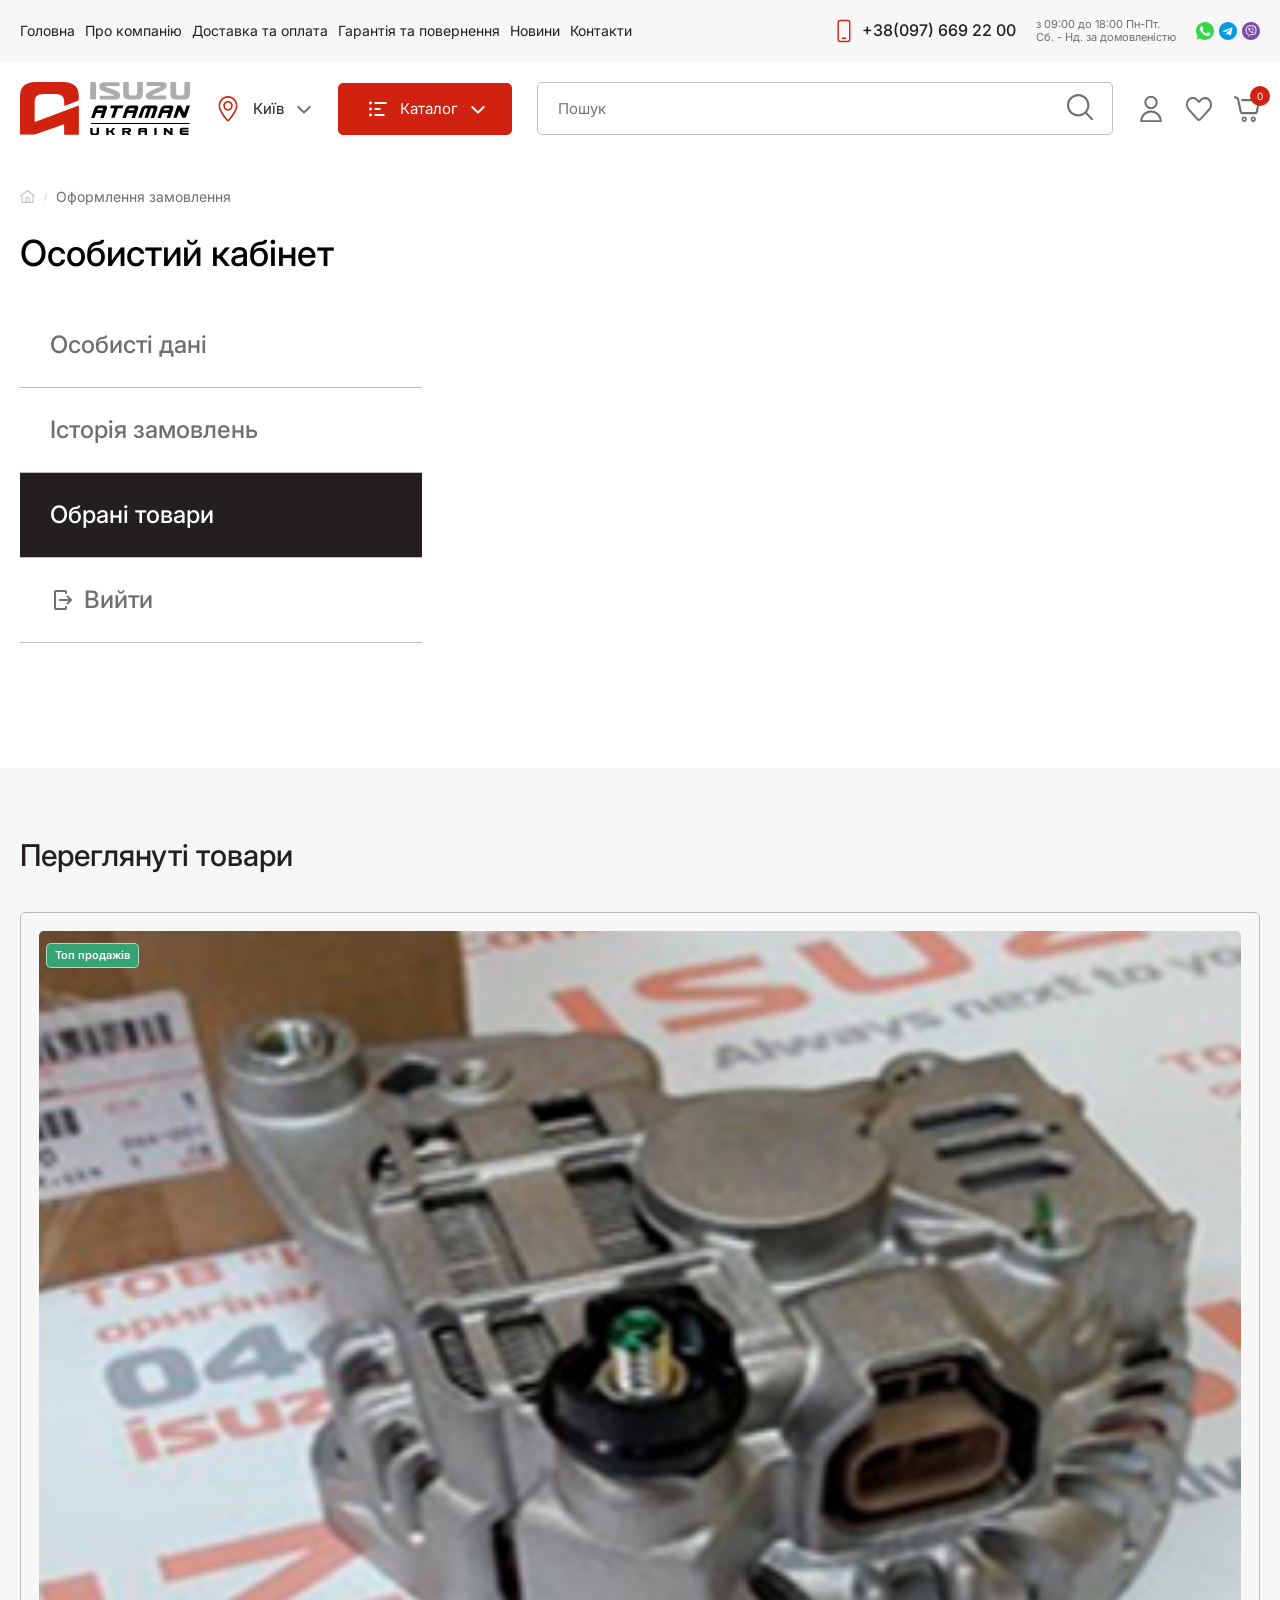
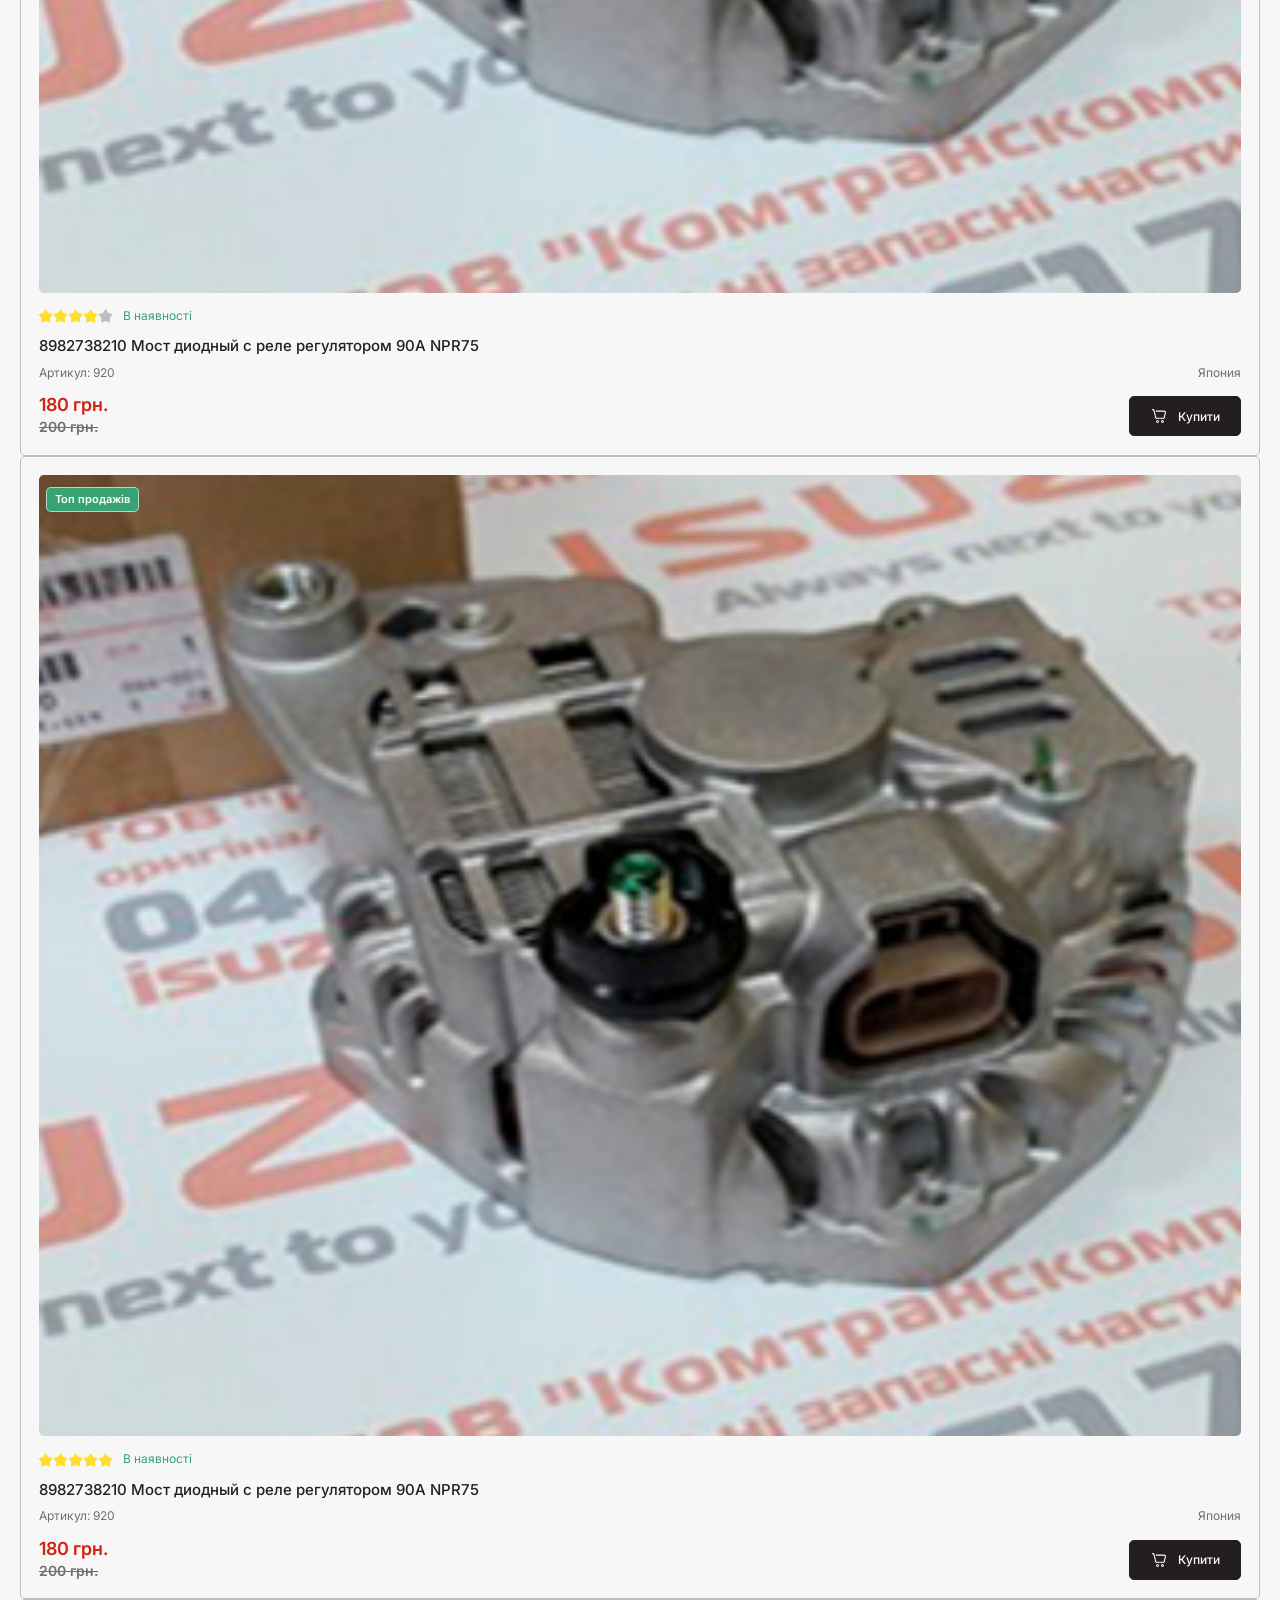
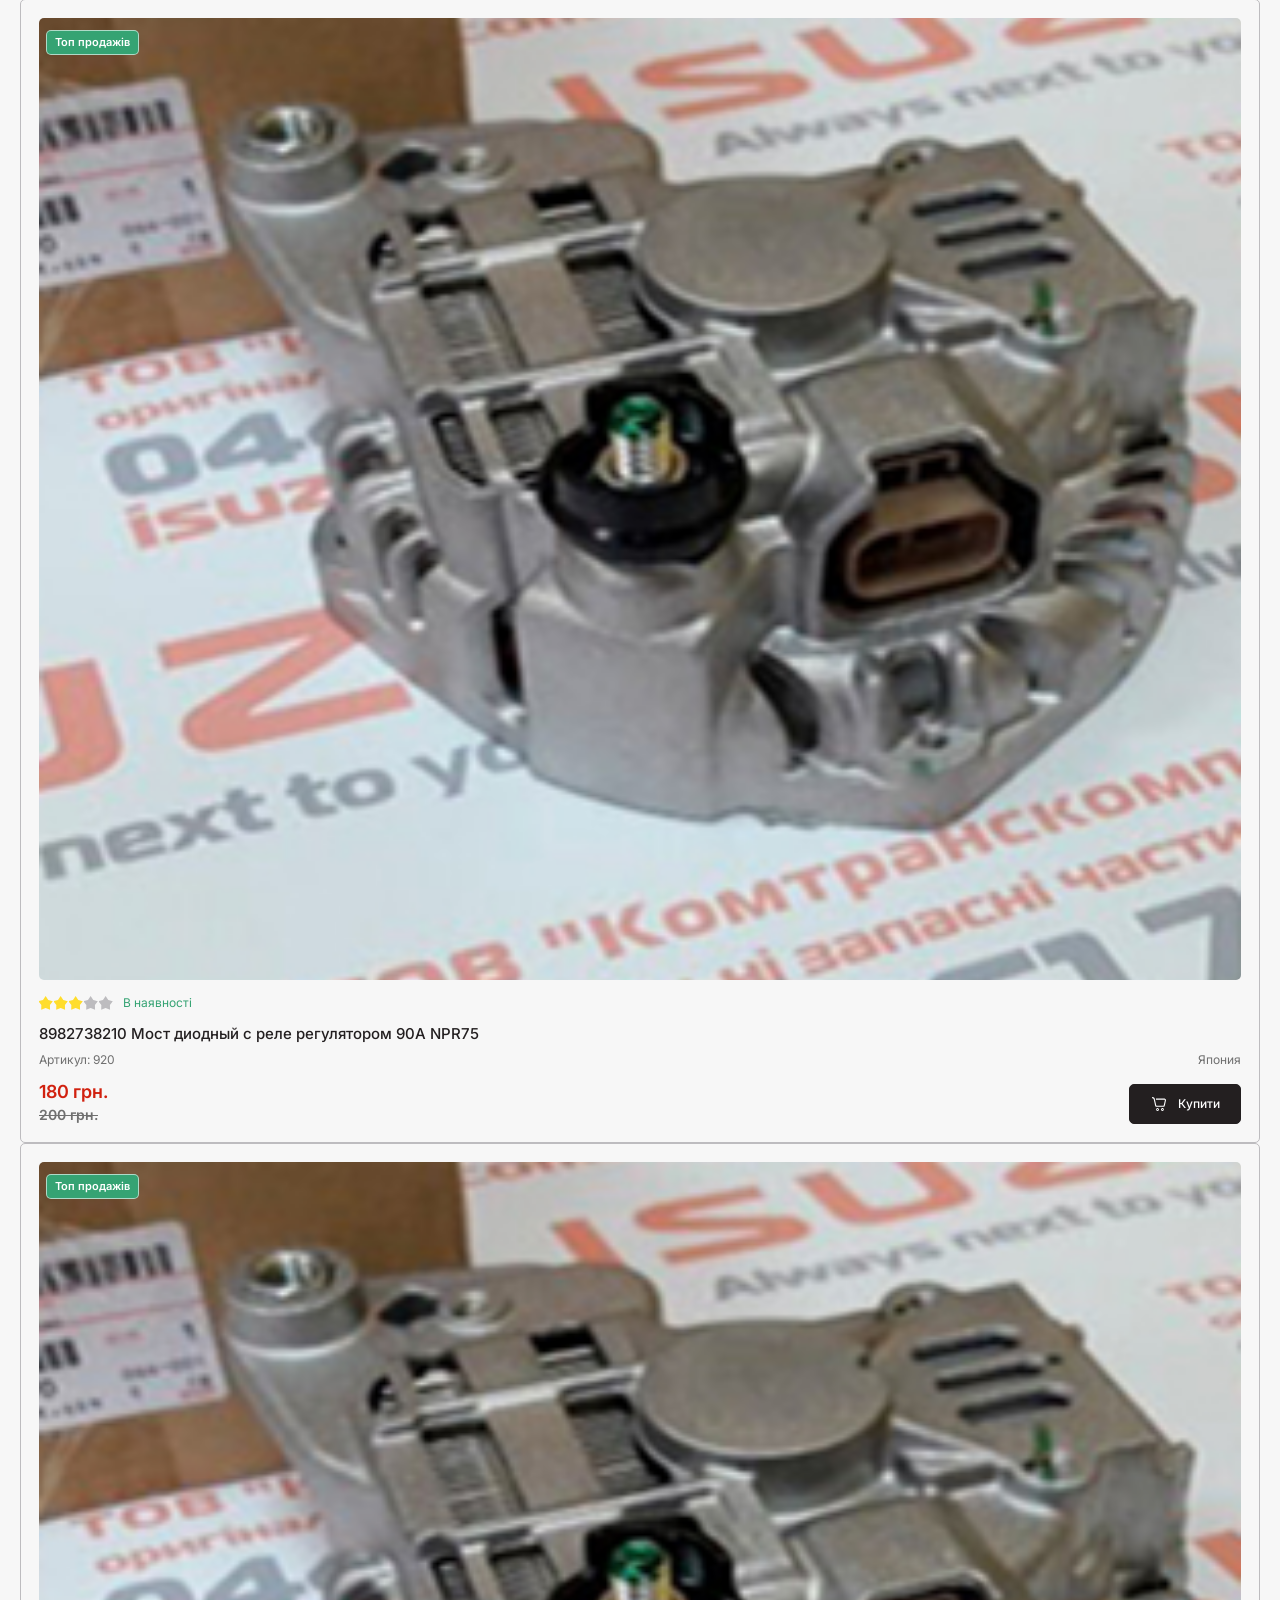
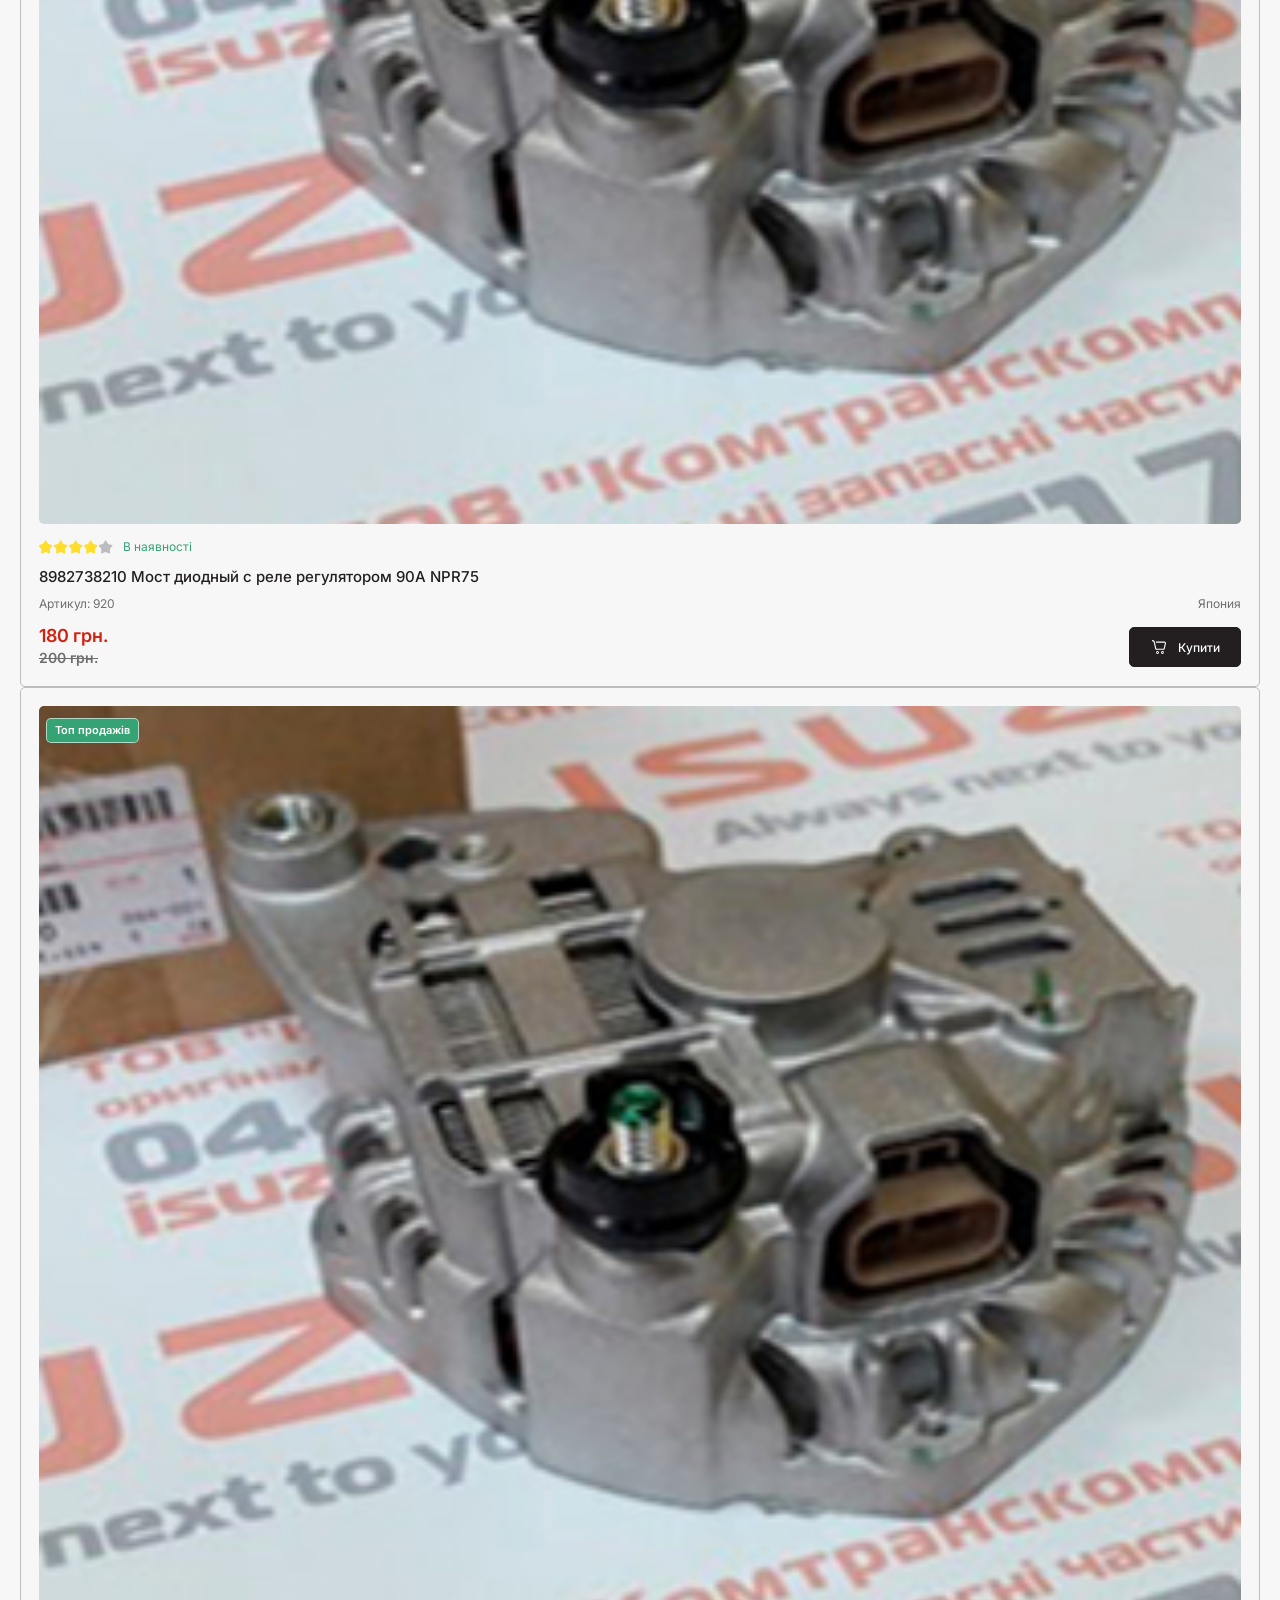
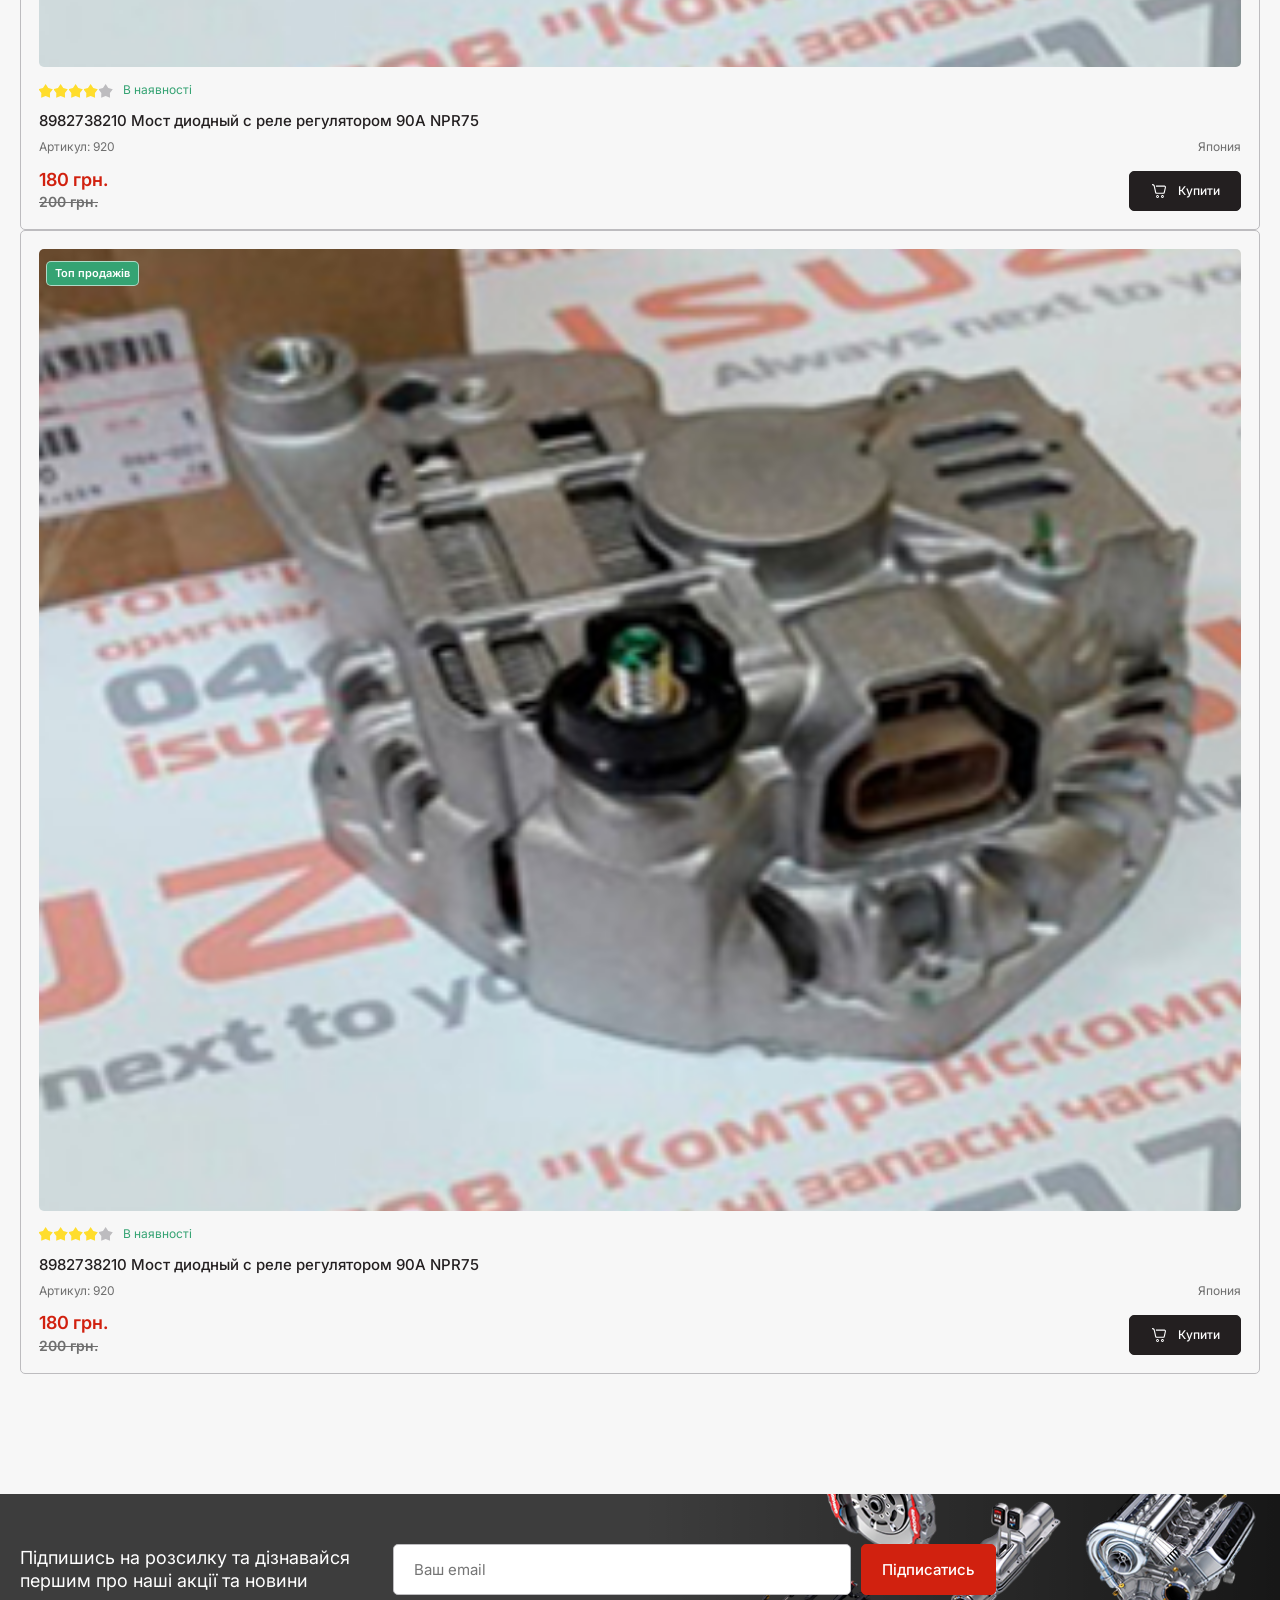
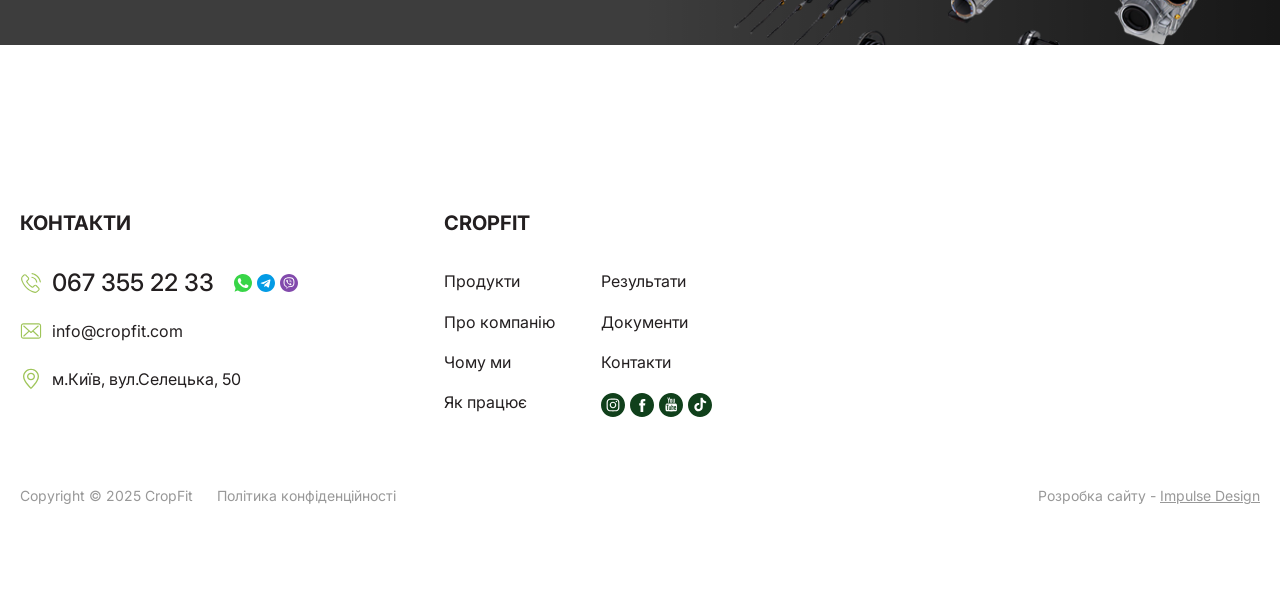
==== account.html @ 27a7417e "commit" ====
<!DOCTYPE html>
<html lang="uk">

<head>
    <meta charset="UTF-8" />
    <meta name="viewport" content="width=device-width, initial-scale=1.0" />
    <link rel="shortcut icon" href="./assets/favicon.png" type="image/png" />
    <link rel="preconnect" href="https://fonts.googleapis.com">
    <link rel="preconnect" href="https://fonts.gstatic.com" crossorigin>
    <link
        href="https://fonts.googleapis.com/css2?family=Inter:ital,opsz,wght@0,14..32,100..900;1,14..32,100..900&display=swap"
        rel="stylesheet">
    <link rel="stylesheet" href="https://cdn.jsdelivr.net/npm/swiper@12/swiper-bundle.min.css" />
    <link rel="stylesheet" href="./css/main.min.css" />

    <title>Isuzu</title>
</head>

<body class="home">
    <header class="header">
        <div class="header__wrapper">
            <div class="header__top">
                <div class="container">
                    <div class="header__top-wrapper">

                        <div class="header__menu">
                            <ul>
                                <li>
                                    <a href="./index.html">Головна</a>
                                </li>
                                <li>
                                    <a href="./about.html">Про компанію</a>
                                </li>
                                <li>
                                    <a href="./delivery.html">Доставка та оплата</a>
                                </li>
                                <li>
                                    <a href="./delivery.html">Гарантія та повернення</a>
                                </li>
                                <li>
                                    <a href="./blog.html">Новини</a>
                                </li>
                                <li>
                                    <a href="./contacts.html">Контакти</a>
                                </li>
                            </ul>

                            <div class="header__catalog _mob">
                                <div class="header__catalog-icon">
                                    <svg width="24" height="24" viewBox="0 0 24 24" fill="none"
                                        xmlns="http://www.w3.org/2000/svg">
                                        <path
                                            d="M10.4961 19H20.4961V17H10.4961V19ZM10.4961 13H16.4961V11H10.4961V13ZM10.4961 5V7H22.4961V5H10.4961ZM6.49609 4.5C6.29905 4.50007 6.10394 4.53894 5.92192 4.61441C5.73989 4.68988 5.57451 4.80046 5.43523 4.93984C5.29594 5.07922 5.18547 5.24467 5.11012 5.42675C5.03477 5.60882 4.99603 5.80395 4.99609 6.001C4.99616 6.19805 5.03504 6.39315 5.1105 6.57518C5.18597 6.7572 5.29655 6.92258 5.43593 7.06187C5.57531 7.20116 5.74077 7.31163 5.92284 7.38697C6.10491 7.46232 6.30005 7.50107 6.49709 7.501C6.89505 7.50087 7.27666 7.34265 7.55796 7.06116C7.83927 6.77967 7.99723 6.39796 7.99709 6C7.99696 5.60204 7.83875 5.22044 7.55725 4.93913C7.27576 4.65783 6.89405 4.49987 6.49609 4.5ZM6.49609 10.5C6.29905 10.5001 6.10394 10.5389 5.92192 10.6144C5.73989 10.6899 5.57451 10.8005 5.43523 10.9398C5.29594 11.0792 5.18547 11.2447 5.11012 11.4267C5.03477 11.6088 4.99603 11.804 4.99609 12.001C4.99616 12.198 5.03504 12.3932 5.1105 12.5752C5.18597 12.7572 5.29655 12.9226 5.43593 13.0619C5.57531 13.2012 5.74077 13.3116 5.92284 13.387C6.10491 13.4623 6.30005 13.5011 6.49709 13.501C6.89505 13.5009 7.27666 13.3427 7.55796 13.0612C7.83927 12.7797 7.99723 12.398 7.99709 12C7.99696 11.602 7.83875 11.2204 7.55725 10.9391C7.27576 10.6578 6.89405 10.4999 6.49609 10.5ZM6.49609 16.5C6.29905 16.5001 6.10394 16.5389 5.92192 16.6144C5.73989 16.6899 5.57451 16.8005 5.43523 16.9398C5.29594 17.0792 5.18547 17.2447 5.11012 17.4267C5.03477 17.6088 4.99603 17.804 4.99609 18.001C4.99616 18.198 5.03504 18.3932 5.1105 18.5752C5.18597 18.7572 5.29655 18.9226 5.43593 19.0619C5.57531 19.2012 5.74077 19.3116 5.92284 19.387C6.10491 19.4623 6.30005 19.5011 6.49709 19.501C6.89505 19.5009 7.27666 19.3427 7.55796 19.0612C7.83927 18.7797 7.99723 18.398 7.99709 18C7.99696 17.602 7.83875 17.2204 7.55725 16.9391C7.27576 16.6578 6.89405 16.4999 6.49609 16.5Z"
                                            fill="white" />
                                    </svg>

                                </div>
                                <div class="header__catalog-text">Каталог</div>
                            </div>

                            <div class="header__menu-close">
                                <svg width="36px" height="36px" viewBox="0 0 24 24" fill="none"
                                    xmlns="http://www.w3.org/2000/svg">
                                    <g id="SVGRepo_bgCarrier" stroke-width="0"></g>
                                    <g id="SVGRepo_tracerCarrier" stroke-linecap="round" stroke-linejoin="round">
                                    </g>
                                    <g id="SVGRepo_iconCarrier">
                                        <path
                                            d="M20.7457 3.32851C20.3552 2.93798 19.722 2.93798 19.3315 3.32851L12.0371 10.6229L4.74275 3.32851C4.35223 2.93798 3.71906 2.93798 3.32854 3.32851C2.93801 3.71903 2.93801 4.3522 3.32854 4.74272L10.6229 12.0371L3.32856 19.3314C2.93803 19.722 2.93803 20.3551 3.32856 20.7457C3.71908 21.1362 4.35225 21.1362 4.74277 20.7457L12.0371 13.4513L19.3315 20.7457C19.722 21.1362 20.3552 21.1362 20.7457 20.7457C21.1362 20.3551 21.1362 19.722 20.7457 19.3315L13.4513 12.0371L20.7457 4.74272C21.1362 4.3522 21.1362 3.71903 20.7457 3.32851Z"
                                            fill="#231F20"></path>
                                    </g>
                                </svg>
                            </div>
                        </div>

                        <div class="header__contacts">
                            <a href="tel:+38(097) 669 22 00" class="header__phone">
                                <svg width="26" height="26" viewBox="0 0 26 26" fill="none"
                                    xmlns="http://www.w3.org/2000/svg">
                                    <path
                                        d="M9.05357 1.85714C8.37632 1.85714 7.72681 2.12618 7.24792 2.60507C6.76904 3.08395 6.5 3.73346 6.5 4.41071V21.5893C6.5 22.2665 6.76904 22.916 7.24792 23.3949C7.72681 23.8738 8.37632 24.1429 9.05357 24.1429H16.9464C17.6237 24.1429 18.2732 23.8738 18.7521 23.3949C19.231 22.916 19.5 22.2665 19.5 21.5893V4.41071C19.5 3.73346 19.231 3.08395 18.7521 2.60507C18.2732 2.12618 17.6237 1.85714 16.9464 1.85714H9.05357ZM7.89286 4.41071C7.89286 3.77 8.41286 3.25 9.05357 3.25H16.9464C17.5871 3.25 18.1071 3.77 18.1071 4.41071V21.5893C18.1071 22.23 17.5871 22.75 16.9464 22.75H9.05357C8.41286 22.75 7.89286 22.23 7.89286 21.5893V4.41071ZM11.375 19.5C11.1903 19.5 11.0132 19.5734 10.8826 19.704C10.7519 19.8346 10.6786 20.0117 10.6786 20.1964C10.6786 20.3811 10.7519 20.5583 10.8826 20.6889C11.0132 20.8195 11.1903 20.8929 11.375 20.8929H14.625C14.8097 20.8929 14.9868 20.8195 15.1174 20.6889C15.2481 20.5583 15.3214 20.3811 15.3214 20.1964C15.3214 20.0117 15.2481 19.8346 15.1174 19.704C14.9868 19.5734 14.8097 19.5 14.625 19.5H11.375Z"
                                        fill="#D1210F" />
                                </svg>
                                <span>+38(097) 669 22 00</span>
                            </a>

                            <div class="header__schedule">
                                з 09:00 до 18:00 Пн-Пт. <br />
                                Сб. - Нд. за домовленістю
                            </div>

                            <div class="header__messengers">
                                <a href="whatsapp://send?phone=380976692200" rel="nofollow">
                                    <svg width="18" height="18" viewBox="0 0 18 18" fill="none"
                                        xmlns="http://www.w3.org/2000/svg">
                                        <g clip-path="url(#clip0_2018_1492)">
                                            <path
                                                d="M0.593601 17.6273C0.85557 16.8479 1.04379 16.1354 1.33315 15.4671C1.66887 14.6926 1.5888 14.0807 1.14914 13.3167C-1.81539 8.17047 1.24255 1.43867 7.05152 0.206264C12.0331 -0.850987 16.7893 2.26309 17.8224 7.25812C18.8324 12.142 15.4345 17.0766 10.5259 17.8714C8.30096 18.2316 6.22698 17.8405 4.30471 16.6651C4.11297 16.5476 3.95425 16.5413 3.75198 16.6081C2.7336 16.9436 1.71101 17.2686 0.594303 17.628L0.593601 17.6273ZM3.7899 6.6581C3.80044 6.79597 3.79973 7.00419 3.84117 7.21381C4.03642 8.1972 4.58072 8.99629 5.15663 9.78202C6.58026 11.7256 8.36488 13.1669 10.7254 13.8127C11.2564 13.9583 11.7887 14.1172 12.3436 13.9934C13.7967 13.6699 14.4007 12.9137 14.4084 11.6967C14.4098 11.5096 14.3424 11.3858 14.1752 11.3056C13.5017 10.9835 12.8296 10.6585 12.156 10.3356C11.8547 10.1914 11.6153 10.273 11.4221 10.5361C11.2423 10.7816 11.0625 11.0271 10.875 11.2663C10.6074 11.6081 10.4283 11.6595 10.0231 11.497C8.51026 10.8899 7.39636 9.82563 6.55848 8.44762C6.43768 8.24925 6.45313 8.0748 6.60414 7.90387C6.79025 7.69354 6.9841 7.48885 7.15476 7.26656C7.29523 7.08297 7.43991 6.89164 7.32824 6.62715C7.02272 5.90684 6.72423 5.18372 6.42223 4.462C6.36605 4.32835 6.28668 4.18837 6.142 4.16867C5.58927 4.092 5.04637 4.06738 4.60882 4.52601C4.05679 5.10493 3.78007 5.78796 3.7892 6.6588L3.7899 6.6581Z"
                                                fill="#38D547" />
                                        </g>
                                        <defs>
                                            <clipPath id="clip0_2018_1492">
                                                <rect width="18" height="18" fill="white" />
                                            </clipPath>
                                        </defs>
                                    </svg>
                                </a>
                                <a href="#" rel="nofollow">
                                    <svg width="18" height="18" viewBox="0 0 18 18" fill="none"
                                        xmlns="http://www.w3.org/2000/svg">
                                        <g clip-path="url(#clip0_2018_1494)">
                                            <path
                                                d="M9.00211 18C4.02859 18 0 13.9735 0 9.00141C0 4.01172 4.02859 -0.0028108 9.03304 1.47665e-06C13.9904 0.00281376 18.0028 4.04476 18 9.03305C17.9972 13.9756 13.9588 18 9.00211 18ZM11.7364 6.93438C11.7033 7.05461 11.6154 7.11577 11.5395 7.18397C10.2697 8.33068 9.00211 9.47879 7.72674 10.6185C7.57558 10.7535 7.48981 10.8927 7.47926 11.0937C7.44903 11.6548 7.40755 12.2158 7.37732 12.7769C7.37239 12.8739 7.3042 13.0047 7.4188 13.0652C7.53972 13.1284 7.64378 13.0321 7.72744 12.9527C8.05086 12.6468 8.37638 12.3424 8.68503 12.0218C8.82986 11.8706 8.92969 11.8713 9.09492 11.9972C9.71854 12.4732 10.3527 12.9351 10.9862 13.3977C11.5135 13.783 11.8179 13.6691 11.9536 13.0377C12.1772 11.9979 12.3972 10.9573 12.6194 9.91751C12.8831 8.68292 13.1502 7.44973 13.4061 6.21374C13.4554 5.9761 13.5004 5.71385 13.2831 5.52262C13.0546 5.32154 12.8219 5.45372 12.5934 5.5416C11.787 5.85236 10.9791 6.16101 10.172 6.47176C8.16616 7.24514 6.1596 8.01781 4.15514 8.79471C3.95196 8.87345 3.67846 8.94587 3.68268 9.20319C3.6869 9.47457 3.97586 9.49637 4.18186 9.56246C4.76049 9.74877 5.34404 9.91821 5.91774 10.1172C6.15257 10.198 6.32763 10.1608 6.53293 10.0293C8.10218 9.02953 9.67776 8.04031 11.254 7.0518C11.3918 6.96532 11.5268 6.82541 11.7356 6.93368L11.7364 6.93438Z"
                                                fill="#039BE5" />
                                        </g>
                                        <defs>
                                            <clipPath id="clip0_2018_1494">
                                                <rect width="18" height="18" fill="white" />
                                            </clipPath>
                                        </defs>
                                    </svg>
                                </a>
                                <a href="viber://chat?number=%2B380976692200" rel="nofollow">
                                    <svg width="18" height="18" viewBox="0 0 18 18" fill="none"
                                        xmlns="http://www.w3.org/2000/svg">
                                        <g clip-path="url(#clip0_2018_1496)">
                                            <path
                                                d="M8.98313 18C4.02086 17.9986 -0.000702978 13.9616 9.21717e-08 8.98172C0.000703162 4.00539 4.04054 -0.0028108 9.05273 1.47898e-06C13.9827 0.00281376 18.0042 4.05601 17.9993 9.01617C17.9951 13.9827 13.9623 18.0007 8.98242 17.9993L8.98313 18ZM14.4228 8.34123C14.446 7.6944 14.3757 7.05531 14.266 6.41903C14.0389 5.10359 12.8795 3.87603 11.5782 3.62081C9.8711 3.28615 8.14647 3.251 6.44997 3.62784C5.05297 3.9386 4.1214 4.84205 3.78181 6.26084C3.50129 7.43497 3.53715 8.62738 3.66651 9.82259C3.79517 11.0122 4.38716 11.8967 5.35669 12.5639C5.62245 12.7467 6.05203 12.7586 6.16452 13.0469C6.27982 13.3422 6.19475 13.7162 6.19475 14.0558C6.19475 14.3004 6.28334 14.491 6.51957 14.5866C6.75299 14.6808 6.92383 14.5669 7.07851 14.4059C7.40333 14.0684 7.73447 13.7366 8.05437 13.3942C8.16686 13.274 8.28006 13.2163 8.4502 13.2248C9.36489 13.2697 10.2733 13.2058 11.1809 13.0806C12.7199 12.8683 14.0023 11.697 14.2618 10.2269C14.3722 9.60324 14.4439 8.9761 14.4214 8.34123H14.4228Z"
                                                fill="#824AAC" />
                                            <path
                                                d="M13.4725 8.27513C13.4577 8.95922 13.4085 9.60112 13.2728 10.2325C13.0935 11.0691 12.1331 11.9466 11.2585 12.0886C10.4711 12.2165 9.67871 12.2883 8.88143 12.2805C8.67332 12.2784 8.53411 12.3494 8.39491 12.4957C7.90205 13.0131 7.39866 13.52 6.89666 14.0284C6.83479 14.0909 6.78066 14.2013 6.67098 14.157C6.55989 14.112 6.59997 13.9946 6.59997 13.9074C6.59645 13.3801 6.59856 12.8535 6.59786 12.3262C6.59786 12.199 6.61122 12.0837 6.44248 12.0183C5.24093 11.5528 4.67004 10.6417 4.57934 9.38106C4.51326 8.46637 4.50271 7.55589 4.67988 6.65245C4.90065 5.52965 5.69512 4.72674 6.82495 4.52918C8.2782 4.27537 9.73988 4.27607 11.1931 4.5334C12.3426 4.73729 13.1589 5.60628 13.3466 6.77619C13.4282 7.28591 13.4549 7.79986 13.4718 8.27584L13.4725 8.27513ZM9.31241 9.70869C9.3321 9.71151 9.27023 9.71221 9.2168 9.69182C8.44201 9.40075 7.94635 8.8404 7.67496 8.07195C7.60747 7.88141 7.69113 7.73025 7.85003 7.61706C7.96533 7.5348 8.07149 7.44551 8.1193 7.30349C8.22125 7.00047 7.46264 5.86501 7.13993 5.8397C6.64918 5.80103 6.07126 6.58566 6.24281 7.05742C6.92619 8.94164 8.18258 10.2796 10.0387 11.0502C10.6722 11.3131 11.1235 11.1437 11.4399 10.5221C11.5517 10.3021 11.5404 10.1165 11.3373 9.96531C11.0659 9.76213 10.791 9.56386 10.5147 9.3663C10.2355 9.16663 9.99088 9.20389 9.78839 9.48301C9.68855 9.62081 9.58239 9.74103 9.31241 9.7094V9.70869ZM11.6797 8.19428C11.6564 7.53058 11.4512 6.93438 11.0019 6.43661C10.4844 5.8636 9.83761 5.55285 9.06001 5.53597C8.95314 5.53386 8.79636 5.4973 8.79425 5.67377C8.79214 5.83829 8.93979 5.82423 9.05368 5.83478C9.10009 5.839 9.14719 5.83829 9.19359 5.84321C10.3305 5.95992 11.1538 6.72908 11.3429 7.85751C11.3738 8.04101 11.3766 8.22873 11.4005 8.41364C11.4111 8.49941 11.4547 8.57042 11.5566 8.57042C11.6691 8.57042 11.6846 8.48746 11.6881 8.40309C11.6909 8.33349 11.6825 8.26318 11.6789 8.19287L11.6797 8.19428ZM10.9843 8.00445C10.959 7.07991 10.2573 6.32622 9.36303 6.25521C9.23859 6.24537 9.04173 6.16381 9.02556 6.37684C9.0122 6.55261 9.19641 6.52379 9.31874 6.54347C10.1547 6.67987 10.611 7.17413 10.6883 8.02484C10.6989 8.13944 10.6806 8.29271 10.8458 8.28498C11.0448 8.27654 10.9646 8.09937 10.9843 8.00445ZM10.2995 7.82025C10.3115 7.40192 9.87487 6.94563 9.42772 6.9611C9.32718 6.96461 9.23367 6.97867 9.22242 7.09749C9.21258 7.19944 9.28921 7.23881 9.3771 7.24865C9.77222 7.29505 9.9733 7.51722 10.007 7.91165C10.0148 8.00305 10.0752 8.09726 10.1948 8.06984C10.2918 8.04804 10.2974 7.95735 10.2988 7.82025H10.2995Z"
                                                fill="#824AAC" />
                                        </g>
                                        <defs>
                                            <clipPath id="clip0_2018_1496">
                                                <rect width="18" height="18" fill="white" />
                                            </clipPath>
                                        </defs>
                                    </svg>
                                </a>
                            </div>
                        </div>

                    </div>
                </div>
            </div>
            <div class="header__bottom">
                <div class="container">
                    <div class="header__bottom-wrapper">
                        <div class="header__logo">
                            <a href="./index.html">
                                <img src="./assets/logo.svg" alt="">
                            </a>
                        </div>

                        <div class="header__location">
                            <div class="header__location-icon">
                                <svg width="26" height="26" viewBox="0 0 26 26" fill="none"
                                    xmlns="http://www.w3.org/2000/svg">
                                    <g clip-path="url(#clip0_2011_2686)">
                                        <path
                                            d="M6.48097 14.5275C7.30094 16.2533 8.41196 17.9725 9.54801 19.5163C10.6257 20.9716 11.778 22.3657 13 23.6925C14.222 22.3657 15.3743 20.9717 16.452 19.5163C17.5881 17.9725 18.6991 16.2533 19.519 14.5275C20.3484 12.7839 20.8241 11.1508 20.8241 9.75C20.8241 7.59512 19.9998 5.52849 18.5325 4.00476C17.0652 2.48102 15.0751 1.625 13 1.625C10.9249 1.625 8.93484 2.48102 7.46754 4.00476C6.00023 5.52849 5.17591 7.59512 5.17591 9.75C5.17591 11.1508 5.65318 12.7839 6.48097 14.5275ZM13 26C13 26 3.61109 16.7603 3.61109 9.75C3.61109 7.16414 4.60028 4.68419 6.36104 2.85571C8.12181 1.02723 10.5099 0 13 0C15.4901 0 17.8782 1.02723 19.639 2.85571C21.3997 4.68419 22.3889 7.16414 22.3889 9.75C22.3889 16.7603 13 26 13 26Z"
                                            fill="#D1210F" />
                                        <path
                                            d="M13.0004 13.0006C13.8304 13.0006 14.6264 12.6581 15.2134 12.0487C15.8003 11.4392 16.13 10.6125 16.13 9.75056C16.13 8.8886 15.8003 8.06195 15.2134 7.45246C14.6264 6.84297 13.8304 6.50056 13.0004 6.50056C12.1703 6.50056 11.3743 6.84297 10.7874 7.45246C10.2005 8.06195 9.87073 8.8886 9.87073 9.75056C9.87073 10.6125 10.2005 11.4392 10.7874 12.0487C11.3743 12.6581 12.1703 13.0006 13.0004 13.0006ZM13.0004 14.6256C11.7553 14.6256 10.5613 14.1119 9.68089 13.1977C8.80051 12.2835 8.30591 11.0435 8.30591 9.75056C8.30591 8.45763 8.80051 7.21765 9.68089 6.30341C10.5613 5.38917 11.7553 4.87556 13.0004 4.87556C14.2454 4.87556 15.4395 5.38917 16.3198 6.30341C17.2002 7.21765 17.6948 8.45763 17.6948 9.75056C17.6948 11.0435 17.2002 12.2835 16.3198 13.1977C15.4395 14.1119 14.2454 14.6256 13.0004 14.6256Z"
                                            fill="#D1210F" />
                                    </g>
                                    <defs>
                                        <clipPath id="clip0_2011_2686">
                                            <rect width="26" height="26" fill="white" />
                                        </clipPath>
                                    </defs>
                                </svg>
                            </div>
                            <div class="header__location-city">Київ</div>
                            <div class="header__location-arrow">
                                <svg width="16" height="16" viewBox="0 0 16 16" fill="none"
                                    xmlns="http://www.w3.org/2000/svg">
                                    <path
                                        d="M1.63556 5.293C1.82309 5.10553 2.0774 5.00021 2.34256 5.00021C2.60772 5.00021 2.86203 5.10553 3.04956 5.293L7.99956 10.243L12.9496 5.293C13.1382 5.11084 13.3908 5.01005 13.653 5.01233C13.9152 5.0146 14.166 5.11977 14.3514 5.30518C14.5368 5.49059 14.642 5.7414 14.6442 6.0036C14.6465 6.2658 14.5457 6.5184 14.3636 6.707L8.70656 12.364C8.51903 12.5515 8.26472 12.6568 7.99956 12.6568C7.7344 12.6568 7.48009 12.5515 7.29256 12.364L1.63556 6.707C1.44809 6.51947 1.34277 6.26516 1.34277 6C1.34277 5.73484 1.44809 5.48053 1.63556 5.293Z"
                                        fill="#6F6F6F" />
                                </svg>

                            </div>
                            <div class="header__location-list">
                                <div class="header__location-item">Львів</div>
                                <div class="header__location-item">Дніпро</div>
                                <div class="header__location-item">Одеса</li>
                                </div>
                            </div>
                        </div>

                        <div class="header__catalog _desk">
                            <div class="header__catalog-icon">
                                <svg width="24" height="24" viewBox="0 0 24 24" fill="white"
                                    xmlns="http://www.w3.org/2000/svg">
                                    <path
                                        d="M10.4961 19H20.4961V17H10.4961V19ZM10.4961 13H16.4961V11H10.4961V13ZM10.4961 5V7H22.4961V5H10.4961ZM6.49609 4.5C6.29905 4.50007 6.10394 4.53894 5.92192 4.61441C5.73989 4.68988 5.57451 4.80046 5.43523 4.93984C5.29594 5.07922 5.18547 5.24467 5.11012 5.42675C5.03477 5.60882 4.99603 5.80395 4.99609 6.001C4.99616 6.19805 5.03504 6.39315 5.1105 6.57518C5.18597 6.7572 5.29655 6.92258 5.43593 7.06187C5.57531 7.20116 5.74077 7.31163 5.92284 7.38697C6.10491 7.46232 6.30005 7.50107 6.49709 7.501C6.89505 7.50087 7.27666 7.34265 7.55796 7.06116C7.83927 6.77967 7.99723 6.39796 7.99709 6C7.99696 5.60204 7.83875 5.22044 7.55725 4.93913C7.27576 4.65783 6.89405 4.49987 6.49609 4.5ZM6.49609 10.5C6.29905 10.5001 6.10394 10.5389 5.92192 10.6144C5.73989 10.6899 5.57451 10.8005 5.43523 10.9398C5.29594 11.0792 5.18547 11.2447 5.11012 11.4267C5.03477 11.6088 4.99603 11.804 4.99609 12.001C4.99616 12.198 5.03504 12.3932 5.1105 12.5752C5.18597 12.7572 5.29655 12.9226 5.43593 13.0619C5.57531 13.2012 5.74077 13.3116 5.92284 13.387C6.10491 13.4623 6.30005 13.5011 6.49709 13.501C6.89505 13.5009 7.27666 13.3427 7.55796 13.0612C7.83927 12.7797 7.99723 12.398 7.99709 12C7.99696 11.602 7.83875 11.2204 7.55725 10.9391C7.27576 10.6578 6.89405 10.4999 6.49609 10.5ZM6.49609 16.5C6.29905 16.5001 6.10394 16.5389 5.92192 16.6144C5.73989 16.6899 5.57451 16.8005 5.43523 16.9398C5.29594 17.0792 5.18547 17.2447 5.11012 17.4267C5.03477 17.6088 4.99603 17.804 4.99609 18.001C4.99616 18.198 5.03504 18.3932 5.1105 18.5752C5.18597 18.7572 5.29655 18.9226 5.43593 19.0619C5.57531 19.2012 5.74077 19.3116 5.92284 19.387C6.10491 19.4623 6.30005 19.5011 6.49709 19.501C6.89505 19.5009 7.27666 19.3427 7.55796 19.0612C7.83927 18.7797 7.99723 18.398 7.99709 18C7.99696 17.602 7.83875 17.2204 7.55725 16.9391C7.27576 16.6578 6.89405 16.4999 6.49609 16.5Z"
                                        fill="inherit" />
                                </svg>

                            </div>
                            <div class="header__catalog-text">Каталог</div>
                            <div class="header__catalog-arrow">
                                <svg width="16" height="16" viewBox="0 0 16 16" fill="white"
                                    xmlns="http://www.w3.org/2000/svg">
                                    <path
                                        d="M1.63556 5.293C1.82309 5.10553 2.0774 5.00021 2.34256 5.00021C2.60772 5.00021 2.86203 5.10553 3.04956 5.293L7.99956 10.243L12.9496 5.293C13.1382 5.11084 13.3908 5.01005 13.653 5.01233C13.9152 5.0146 14.166 5.11977 14.3514 5.30518C14.5368 5.49059 14.642 5.7414 14.6442 6.0036C14.6465 6.2658 14.5457 6.5184 14.3636 6.707L8.70656 12.364C8.51903 12.5515 8.26472 12.6568 7.99956 12.6568C7.7344 12.6568 7.48009 12.5515 7.29256 12.364L1.63556 6.707C1.44809 6.51947 1.34277 6.26516 1.34277 6C1.34277 5.73484 1.44809 5.48053 1.63556 5.293Z"
                                        fill="inherit" />
                                </svg>
                            </div>
                        </div>

                        <div class="header__search">
                            <input type="text" placeholder="Пошук">
                            <svg width="26" height="26" viewBox="0 0 26 26" fill="#6F6F6F"
                                xmlns="http://www.w3.org/2000/svg">
                                <g clip-path="url(#clip0_2011_2705)">
                                    <path
                                        d="M25.675 24.1583L19.8467 18.33C21.45 16.38 22.4467 13.9317 22.4467 11.2233C22.4683 5.04834 17.42 7.62939e-06 11.2233 7.62939e-06C5.02667 7.62939e-06 0 5.04834 0 11.2233C0 17.3983 5.04833 22.4467 11.2233 22.4467C13.9317 22.4467 16.38 21.45 18.33 19.8467L24.1583 25.675C24.375 25.8917 24.6567 26 24.9167 26C25.1767 26 25.48 25.8917 25.675 25.675C26.1083 25.2633 26.1083 24.57 25.675 24.1583ZM2.16667 11.2233C2.16667 6.24001 6.24 2.16667 11.2233 2.16667C16.2067 2.16667 20.28 6.24001 20.28 11.2233C20.28 16.2067 16.2067 20.28 11.2233 20.28C6.24 20.28 2.16667 16.2283 2.16667 11.2233Z"
                                        fill="inherit" />
                                </g>
                                <defs>
                                    <clipPath id="clip0_2011_2705">
                                        <rect width="26" height="26" fill="white" />
                                    </clipPath>
                                </defs>
                            </svg>
                        </div>

                        <div class="header__buttons">
                            <a href="./cabinet.html" class="header__buttons-item cabinet">
                                <svg width="26" height="26" viewBox="0 0 26 26" fill="none" stroke="#6F6F6F"
                                    xmlns="http://www.w3.org/2000/svg">
                                    <g clip-path="url(#clip0_2011_2660)">
                                        <path
                                            d="M13 12.1875C16.1411 12.1875 18.6875 9.64112 18.6875 6.5C18.6875 3.35888 16.1411 0.8125 13 0.8125C9.85888 0.8125 7.3125 3.35888 7.3125 6.5C7.3125 9.64112 9.85888 12.1875 13 12.1875Z"
                                            stroke="inherit" stroke-width="2" stroke-linecap="round"
                                            stroke-linejoin="round" />
                                        <path
                                            d="M22.75 25.1875C22.75 22.6016 21.7228 20.1217 19.8943 18.2932C18.0658 16.4647 15.5859 15.4375 13 15.4375C10.4141 15.4375 7.93419 16.4647 6.10571 18.2932C4.27723 20.1217 3.25 22.6016 3.25 25.1875H22.75Z"
                                            stroke="inherit" stroke-width="2" stroke-linecap="round"
                                            stroke-linejoin="round" />
                                    </g>
                                    <defs>
                                        <clipPath id="clip0_2011_2660">
                                            <rect width="26" height="26" fill="white" />
                                        </clipPath>
                                    </defs>
                                </svg>
                            </a>
                            <a href="./cabinet.html" class="header__buttons-item favorite">
                                <svg width="26" height="26" viewBox="0 0 26 26" fill="#6F6F6F"
                                    xmlns="http://www.w3.org/2000/svg">
                                    <path fill-rule="evenodd" clip-rule="evenodd"
                                        d="M5.61145 1.07024C4.16758 1.37302 2.88449 2.12808 1.90584 3.25088C1.14465 4.12415 0.655899 5.01342 0.333815 6.11097C-0.218288 7.99228 -0.0790657 10.2302 0.703402 12.0511C1.25562 13.3362 1.26888 13.3524 6.37068 19.0089C8.97364 21.8948 11.2414 24.3579 11.4101 24.4823C12.2863 25.1288 13.4616 25.1739 14.339 24.5946C14.5885 24.4299 15.9419 22.9747 19.4806 19.0664C22.1222 16.1488 24.4318 13.546 24.613 13.2823C26.1791 11.0035 26.4445 7.79674 25.2789 5.23682C23.534 1.40489 19.3831 -0.045234 15.8074 1.92801C15.0445 2.34899 14.5045 2.79516 13.681 3.68462L12.9149 4.51204L12.1018 3.60345C10.892 2.25151 9.91263 1.58545 8.55494 1.19131C8.08003 1.05347 7.83462 1.02383 7.0103 1.00489C6.33949 0.989525 5.89814 1.01012 5.61145 1.07024ZM8.03616 3.2067C8.61241 3.36972 9.18308 3.63769 9.60859 3.94506C9.79658 4.08086 10.5081 4.80002 11.1898 5.54316C12.9961 7.51227 12.8519 7.50678 14.5335 5.66927C15.1835 4.95903 15.832 4.29106 15.9747 4.18491C16.5821 3.73313 17.4315 3.35066 18.1327 3.21333C18.6366 3.11464 19.6625 3.13172 20.1711 3.24731C21.9739 3.65707 23.4365 5.21431 23.9383 7.25858C24.117 7.98642 24.117 9.336 23.9383 10.0638C23.7819 10.7011 23.4853 11.3994 23.1516 11.9167C22.8542 12.3776 13.701 22.5837 13.4015 22.7885C13.1357 22.9702 12.7061 22.9727 12.4469 22.7941C12.3421 22.7219 10.1927 20.3732 7.67043 17.5747C4.22292 13.7496 3.01633 12.3719 2.81 12.0245C2.44566 11.4114 2.21409 10.8331 2.03809 10.0964C1.8396 9.266 1.83003 7.90341 2.01722 7.13107C2.409 5.51454 3.37133 4.23151 4.69426 3.56176C5.76116 3.02168 6.93939 2.89653 8.03616 3.2067Z"
                                        fill="inherit" />
                                </svg>

                            </a>
                            <a href="#" class="header__buttons-item open-cart">
                                <svg width="26" height="26" viewBox="0 0 26 26" fill="#6F6F6F"
                                    xmlns="http://www.w3.org/2000/svg">
                                    <g clip-path="url(#clip0_2011_2673)">
                                        <path fill-rule="evenodd" clip-rule="evenodd"
                                            d="M0.695943 0.0561662C0.301662 0.21209 0 0.664817 0 1.10047C0 1.37063 0.14182 1.70913 0.336887 1.9045C0.417883 1.98558 1.01404 2.31373 1.6617 2.63362C2.30937 2.95351 2.89021 3.26875 2.95242 3.33413C3.04755 3.43403 3.28562 4.47954 4.44425 9.88551C5.39577 14.3252 5.86388 16.41 5.95532 16.6149C6.25161 17.2788 6.78873 17.808 7.46067 18.0981L7.75434 18.2248L14.6406 18.2417C19.7214 18.2542 21.6006 18.242 21.8084 18.1952C22.2681 18.0916 22.7064 17.8363 23.0925 17.447C23.704 16.8306 23.6573 16.9896 24.8829 11.3586C25.4757 8.63544 25.9743 6.24247 25.9909 6.04097C26.1012 4.70172 25.1982 3.38561 23.9539 3.07223C23.669 3.00045 22.5995 2.98951 15.8037 2.9888C7.23001 2.98792 7.78916 2.9667 7.45539 3.30546C7.2379 3.52622 7.14968 3.74763 7.14585 4.08218C7.14113 4.49114 7.31147 4.81519 7.6479 5.03737L7.89985 5.20374L15.7543 5.2311L23.6087 5.25845L23.7581 5.43714C23.8671 5.56746 23.9075 5.67151 23.9075 5.82169C23.9075 6.11855 21.8323 15.6062 21.7314 15.7709C21.544 16.0764 21.8426 16.0637 14.8198 16.0637C7.8894 16.0637 8.14268 16.0734 7.91388 15.799C7.84332 15.7144 7.4492 13.9647 6.44545 9.28036C5.52756 4.99666 5.02919 2.77417 4.9398 2.56551C4.75041 2.12345 4.44604 1.72434 4.10536 1.47136C3.7013 1.17132 1.39306 0.0396437 1.11511 0.00528567C0.985779 -0.0106897 0.811498 0.0104832 0.695943 0.0561662ZM9.75109 20.4498C8.72287 20.6579 7.84046 21.6479 7.66991 22.785C7.51442 23.822 7.97245 24.9266 8.80391 25.5199C9.59585 26.085 10.5819 26.1504 11.4406 25.6946C12.8397 24.9522 13.3061 23.0447 12.4309 21.6442C11.8499 20.7144 10.7864 20.2404 9.75109 20.4498ZM18.8132 20.4498C18.3881 20.5358 17.839 20.8525 17.5157 21.1979C17.0481 21.6976 16.821 22.1832 16.7438 22.8478C16.5722 24.3262 17.4733 25.6455 18.8608 25.947C20.5697 26.3184 22.1777 24.6799 21.9273 22.8225C21.7133 21.2349 20.2906 20.151 18.8132 20.4498ZM10.6875 22.2949C10.9222 22.4229 11.0299 22.5471 11.1315 22.807C11.2356 23.0734 11.2294 23.3725 11.1139 23.6411C11.0021 23.9014 10.8879 24.018 10.6341 24.1314C10.3017 24.2798 9.86623 24.2044 9.60671 23.9536C9.23239 23.5918 9.23137 22.8072 9.60486 22.458C9.90264 22.1794 10.3518 22.1118 10.6875 22.2949ZM19.9004 22.3901C20.1872 22.6349 20.2814 22.864 20.2603 23.2652C20.2386 23.6793 20.063 23.9567 19.7199 24.1188C18.8445 24.5326 18.023 23.4818 18.553 22.626C18.838 22.1658 19.5017 22.0496 19.9004 22.3901Z"
                                            fill="inherit" />
                                    </g>
                                    <defs>
                                        <clipPath id="clip0_2011_2673">
                                            <rect width="26" height="26" fill="white" />
                                        </clipPath>
                                    </defs>
                                </svg>
                                <span>0</span>
                            </a>
                        </div>

                        <div class="header__burger">
                            <svg width="36px" height="36px" viewBox="0 0 15 15" fill="none"
                                xmlns="http://www.w3.org/2000/svg">
                                <g id="SVGRepo_bgCarrier" stroke-width="0"></g>
                                <g id="SVGRepo_tracerCarrier" stroke-linecap="round" stroke-linejoin="round"></g>
                                <g id="SVGRepo_iconCarrier">
                                    <path fill-rule="evenodd" clip-rule="evenodd"
                                        d="M1.5 3C1.22386 3 1 3.22386 1 3.5C1 3.77614 1.22386 4 1.5 4H13.5C13.7761 4 14 3.77614 14 3.5C14 3.22386 13.7761 3 13.5 3H1.5ZM1 7.5C1 7.22386 1.22386 7 1.5 7H13.5C13.7761 7 14 7.22386 14 7.5C14 7.77614 13.7761 8 13.5 8H1.5C1.22386 8 1 7.77614 1 7.5ZM1 11.5C1 11.2239 1.22386 11 1.5 11H13.5C13.7761 11 14 11.2239 14 11.5C14 11.7761 13.7761 12 13.5 12H1.5C1.22386 12 1 11.7761 1 11.5Z"
                                        fill="#231F20"></path>
                                </g>
                            </svg>
                        </div>
                    </div>
                </div>

                <div class="header__catalog-list">
                    <div class="header__catalog-list--wrapper">
                        <a href="./category.html" class="header__catalog-item categoryCard">
                            <img src="./assets/category.png" alt="">
                            <span>Назва підкатегорії 1</span>
                        </a>
                        <a href="./category.html" class="header__catalog-item categoryCard">
                            <img src="./assets/category.png" alt="">
                            <span>Назва підкатегорії 2</span>
                        </a>
                        <a href="./category.html" class="header__catalog-item categoryCard">
                            <img src="./assets/category.png" alt="">
                            <span>Назва підкатегорії 3</span>
                        </a>
                        <a href="./category.html" class="header__catalog-item categoryCard">
                            <img src="./assets/category.png" alt="">
                            <span>Назва підкатегорії 4</span>
                        </a>
                        <a href="./category.html" class="header__catalog-item categoryCard">
                            <img src="./assets/category.png" alt="">
                            <span>Назва підкатегорії 5</span>
                        </a>

                    </div>
                </div>
            </div>
        </div>
    </header>



    <section class="account">

        <div class="container">
            <nav class="catalog-breadcrumbs">

                <ol class="catalog-breadcrumbs__list">

                    <li class="catalog-breadcrumbs__item">

                        <a href="/" class="catalog-breadcrumbs__link">

                            <img src="./assets/home-icon.svg" alt="home icon" class="catalog-breadcrumbs__icon">

                        </a>

                    </li>
                    <li class="catalog-breadcrumbs__item">

                        <span class="catalog-breadcrumbs__current">
                            Оформлення замовлення
                        </span>

                    </li>

                </ol>

            </nav>

            <h1 class="account__title">Особистий кабінет</h1>

            <div class="account__inner">
                <!-- sidebar -->
                <aside class="account-sidebar">

                    <nav class="account-sidebar__nav">

                        <button class="account-sidebar__link " type="button">
                            Особисті дані
                        </button>

                        <button class="account-sidebar__link " type="button">
                            Історія замовлень
                        </button>

                        <button class="account-sidebar__link active" type="button">
                            Обрані товари
                        </button>

                        <button class="account-sidebar__logout" type="button">
                            Вийти
                        </button>

                    </nav>

                </aside>

                <!-- content -->
                <div class="account-content">
                    <!-- personal data -->
                    <div class="account-panel">

                        <div class="account-grid">
                            <label class="account-field account-field--full">
                                <span class="account-field__label">
                                    ПІБ <span>*</span>
                                </span>

                                <input type="text" class="account-field__input" placeholder="Ваше ім’я">
                            </label>

                            <label class="account-field ">
                                <span class="account-field__label">
                                    Телефон <span>*</span>
                                </span>

                                <input type="tel" class="account-field__input" placeholder="Номер телефону">
                            </label>

                            <label class="account-field">
                                <span class="account-field__label">
                                    Email
                                </span>

                                <input type="email" class="account-field__input" placeholder="Електронна пошта">
                            </label>

                            <label class="account-field account-field--full">
                                <span class="account-field__label">
                                    Адреса <span>*</span>
                                </span>

                                <input type="text" class="account-field__input" placeholder="Ваша адреса">
                            </label>

                            <button class="account-save-btn" type="submit">Зберегти</button>
                        </div>

                    </div>

                    <div class="account-panel ">



                        <div class="orders">

                            <div class="orders__table">

                                <div class="orders__head">
                                    <span>№ замовлення</span>
                                    <span>Дата</span>
                                    <span class="orders__head-center">Товари</span>
                                    <span>Сума</span>
                                    <span>Статус</span>
                                </div>

                                <div class="orders__row" data-order="1">
                                    <div class="orders__summary">
                                        <span class="orders__num">125488741</span>
                                        <span class="orders__date">15.02.2026</span>
                                        <div class="orders__thumbs">
                                            <img src="./assets/product.jpg" alt="" class="orders__thumb">
                                            <img src="./assets/product.jpg" alt="" class="orders__thumb">
                                            <img src="./assets/product.jpg" alt="" class="orders__thumb">
                                            <span class="orders__thumbs-extra">+ 2</span>
                                        </div>
                                        <span class="orders__total">1 500 грн</span>
                                        <div class="orders__status-col">
                                            <span class="orders__status orders__status--sent">Відправлено</span>
                                            <button class="orders__toggle" type="button" aria-expanded="false"
                                                aria-label="Розгорнути замовлення">
                                                <svg width="16" height="16" viewBox="0 0 16 16" fill="none">
                                                    <path d="M3 6l5 5 5-5" stroke="currentColor" stroke-width="1.5"
                                                        stroke-linecap="round" stroke-linejoin="round" />
                                                </svg>
                                            </button>
                                        </div>
                                    </div>
                                    <div class="orders__details"></div>
                                </div>

                                <div class="orders__row active" data-order="2">
                                    <div class="orders__summary">
                                        <span class="orders__num">125488741</span>
                                        <span class="orders__date">15.02.2026</span>
                                        <div class="orders__thumbs">
                                            <img src="./assets/product.jpg" alt="" class="orders__thumb">
                                            <img src="./assets/product.jpg" alt="" class="orders__thumb">
                                        </div>
                                        <span class="orders__total">12 457 грн</span>
                                        <div class="orders__status-col">
                                            <span class="orders__status orders__status--processing">Обробляється</span>
                                            <button class="orders__toggle" type="button" aria-expanded="true"
                                                aria-label="Згорнути замовлення">
                                                <svg width="16" height="16" viewBox="0 0 16 16" fill="none">
                                                    <path d="M13 10l-5-5-5 5" stroke="currentColor" stroke-width="1.5"
                                                        stroke-linecap="round" stroke-linejoin="round" />
                                                </svg>
                                            </button>
                                        </div>
                                    </div>

                                    <div class="orders__details">
                                        <div class="orders__details-inner">

                                            <div class="orders__left">

                                                <div class="orders__items">

                                                    <div class="orders__item">
                                                        <img src="./assets/product.jpg" alt=""
                                                            class="orders__item-img">
                                                        <div class="orders__item-desc">
                                                            <span class="orders__item-code">8982738210</span>
                                                            <span class="orders__item-name">Міст діодний з реле
                                                                регулятором 90A NPR75</span>
                                                            <span class="orders__item-qty">5 954 грн x 1 шт.</span>
                                                        </div>
                                                        <span class="orders__item-price">5 954 грн</span>
                                                    </div>

                                                    <div class="orders__item">
                                                        <img src="./assets/product.jpg" alt=""
                                                            class="orders__item-img">
                                                        <div class="orders__item-desc">
                                                            <span class="orders__item-code">8982738210</span>
                                                            <span class="orders__item-name">Міст діодний з реле
                                                                регулятором 90A NPR75</span>
                                                            <span class="orders__item-qty">5 954 грн x 1 шт.</span>
                                                        </div>
                                                        <span class="orders__item-price">5 954 грн</span>
                                                    </div>

                                                </div>

                                                <div class="orders__payment">
                                                    <div class="orders__payment-row">
                                                        <span>Спосіб оплати</span>
                                                        <span>Накладеним платежем</span>
                                                    </div>
                                                    <div class="orders__payment-row">
                                                        <span>Доставка</span>
                                                        <span>35 грн.</span>
                                                    </div>
                                                    <div class="orders__payment-row orders__payment-row--total">
                                                        <span>Всього:</span>
                                                        <span>12 457 грн.</span>
                                                    </div>
                                                </div>

                                            </div>

                                            <div class="orders__right">

                                                <div class="orders__actions">
                                                    <button class="orders__btn orders__btn--primary"
                                                        type="button">Відстежити замовлення</button>
                                                    <button class="orders__btn orders__btn--secondary"
                                                        type="button">Повторити замовлення</button>
                                                </div>

                                                <div class="orders__meta">
                                                    <p class="orders__meta-label">Адреса доставки:</p>
                                                    <p class="orders__meta-bold">Нова пошта</p>
                                                    <p class="orders__meta-text">Відділення №6: вул. Шевченко, 100</p>
                                                </div>

                                                <div class="orders__meta">
                                                    <p class="orders__meta-label">Отримувач замовлення:</p>
                                                    <p class="orders__meta-bold">Михайло Іванов</p>
                                                    <p class="orders__meta-text">+38 (067) 233-45-56</p>
                                                    <p class="orders__meta-text">ivanov@gmail.com</p>
                                                </div>

                                            </div>

                                        </div>
                                    </div>
                                </div>

                                <div class="orders__row" data-order="3">
                                    <div class="orders__summary">
                                        <span class="orders__num">125488741</span>
                                        <span class="orders__date">15.02.2026</span>
                                        <div class="orders__thumbs">
                                            <img src="./assets/product.jpg" alt="" class="orders__thumb">
                                            <img src="./assets/product.jpg" alt="" class="orders__thumb">
                                            <img src="./assets/product.jpg" alt="" class="orders__thumb">
                                        </div>
                                        <span class="orders__total">1 500 грн</span>
                                        <div class="orders__status-col">
                                            <span class="orders__status orders__status--delivered">Доставлено</span>
                                            <button class="orders__toggle" type="button" aria-expanded="false"
                                                aria-label="Розгорнути замовлення">
                                                <svg width="16" height="16" viewBox="0 0 16 16" fill="none">
                                                    <path d="M3 6l5 5 5-5" stroke="currentColor" stroke-width="1.5"
                                                        stroke-linecap="round" stroke-linejoin="round" />
                                                </svg>
                                            </button>
                                        </div>
                                    </div>
                                    <div class="orders__details"></div>
                                </div>

                                <div class="orders__row" data-order="4">
                                    <div class="orders__summary">
                                        <span class="orders__num">125488741</span>
                                        <span class="orders__date">15.02.2026</span>
                                        <div class="orders__thumbs">
                                            <img src="./assets/product.jpg" alt="" class="orders__thumb">
                                            <img src="./assets/product.jpg" alt="" class="orders__thumb">
                                        </div>
                                        <span class="orders__total">1 500 грн</span>
                                        <div class="orders__status-col">
                                            <span class="orders__status orders__status--delivered">Доставлено</span>
                                            <button class="orders__toggle" type="button" aria-expanded="false"
                                                aria-label="Розгорнути замовлення">
                                                <svg width="16" height="16" viewBox="0 0 16 16" fill="none">
                                                    <path d="M3 6l5 5 5-5" stroke="currentColor" stroke-width="1.5"
                                                        stroke-linecap="round" stroke-linejoin="round" />
                                                </svg>
                                            </button>
                                        </div>
                                    </div>
                                    <div class="orders__details"></div>
                                </div>

                                <div class="orders__row" data-order="5">
                                    <div class="orders__summary">
                                        <span class="orders__num">125488741</span>
                                        <span class="orders__date">15.02.2026</span>
                                        <div class="orders__thumbs">
                                            <img src="./assets/product.jpg" alt="" class="orders__thumb">
                                            <img src="./assets/product.jpg" alt="" class="orders__thumb">
                                        </div>
                                        <span class="orders__total">1 500 грн</span>
                                        <div class="orders__status-col">
                                            <span class="orders__status orders__status--delivered">Доставлено</span>
                                            <button class="orders__toggle" type="button" aria-expanded="false"
                                                aria-label="Розгорнути замовлення">
                                                <svg width="16" height="16" viewBox="0 0 16 16" fill="none">
                                                    <path d="M3 6l5 5 5-5" stroke="currentColor" stroke-width="1.5"
                                                        stroke-linecap="round" stroke-linejoin="round" />
                                                </svg>
                                            </button>
                                        </div>
                                    </div>
                                    <div class="orders__details"></div>
                                </div>

                            </div>

                            <button class="orders__load-more" type="button">
                                <svg width="18" height="18" viewBox="0 0 18 18" fill="none" aria-hidden="true">
                                    <path d="M9 3.75v10.5M4.5 12l4.5 4.5 4.5-4.5" stroke="currentColor"
                                        stroke-width="1.5" stroke-linecap="round" stroke-linejoin="round" />
                                </svg>
                                Завантажити ще
                            </button>

                        </div>
                    </div>

                    <div class="account-panel active">

                        

                    </div>

                </div>

            </div>

        </div>

    </section>


    <section class="related grey-bg">
        <div class="container">
            <div class="related__wrapper">
                <h2 class="related__title h2">Переглянуті товари</h3>
                    <div class="related__slider active">
                        <div class="swiper">
                            <div class="swiper-wrapper">
                                <div class="swiper-slide related__item productCard">
                                    <div class="productCard__labels">
                                        <div class="productCard__labels-item green">Топ продажів</div>
                                    </div>
                                    <a href="./product.html" class="productCard__image">
                                        <img src="./assets/product.jpg" alt="">
                                    </a>
                                    <div class="productCard__rating">
                                        <div class="productCard__rating-stars rating-stars" data-rating="4">
                                            <span></span>
                                            <span></span>
                                            <span></span>
                                            <span></span>
                                            <span></span>
                                        </div>
                                        <div class="productCard__status in-stock">В наявності</div>
                                        <!-- <div class="productCard__status out-of-stock">Не в наявності</div> -->
                                    </div>
                                    <a href="./product.html" class="productCard__title">8982738210 Мост диодный с реле
                                        регулятором 90А NPR75</a>
                                    <div class="productCard__details">
                                        <span>Артикул: 920</span>
                                        <span>Япония</span>
                                    </div>
                                    <div class="productCard__bottom">
                                        <div class="productCard__price">
                                            180 грн.
                                            <span>200 грн.</span>
                                        </div>
                                        <div class="productCard__btn btn btn-3">
                                            <div class="productCard__btn-cart"></div>
                                            <span>Купити</span>
                                        </div>
                                    </div>
                                </div>
                                <div class="swiper-slide related__item productCard">
                                    <div class="productCard__labels">
                                        <div class="productCard__labels-item green">Топ продажів</div>
                                    </div>
                                    <a href="./product.html" class="productCard__image">
                                        <img src="./assets/product.jpg" alt="">
                                    </a>
                                    <div class="productCard__rating">
                                        <div class="productCard__rating-stars rating-stars" data-rating="5">
                                            <span></span>
                                            <span></span>
                                            <span></span>
                                            <span></span>
                                            <span></span>
                                        </div>
                                        <div class="productCard__status in-stock">В наявності</div>
                                        <!-- <div class="productCard__status out-of-stock">Не в наявності</div> -->
                                    </div>
                                    <a href="./product.html" class="productCard__title">8982738210 Мост диодный с реле
                                        регулятором 90А NPR75</a>
                                    <div class="productCard__details">
                                        <span>Артикул: 920</span>
                                        <span>Япония</span>
                                    </div>
                                    <div class="productCard__bottom">
                                        <div class="productCard__price">
                                            180 грн.
                                            <span>200 грн.</span>
                                        </div>
                                        <div class="productCard__btn btn btn-3">
                                            <div class="productCard__btn-cart"></div>
                                            <span>Купити</span>
                                        </div>
                                    </div>
                                </div>
                                <div class="swiper-slide related__item productCard">
                                    <div class="productCard__labels">
                                        <div class="productCard__labels-item green">Топ продажів</div>
                                    </div>
                                    <a href="./product.html" class="productCard__image">
                                        <img src="./assets/product.jpg" alt="">
                                    </a>
                                    <div class="productCard__rating">
                                        <div class="productCard__rating-stars rating-stars" data-rating="3">
                                            <span></span>
                                            <span></span>
                                            <span></span>
                                            <span></span>
                                            <span></span>
                                        </div>
                                        <div class="productCard__status in-stock">В наявності</div>
                                        <!-- <div class="productCard__status out-of-stock">Не в наявності</div> -->
                                    </div>
                                    <a href="./product.html" class="productCard__title">8982738210 Мост диодный с реле
                                        регулятором 90А NPR75</a>
                                    <div class="productCard__details">
                                        <span>Артикул: 920</span>
                                        <span>Япония</span>
                                    </div>
                                    <div class="productCard__bottom">
                                        <div class="productCard__price">
                                            180 грн.
                                            <span>200 грн.</span>
                                        </div>
                                        <div class="productCard__btn btn btn-3">
                                            <div class="productCard__btn-cart"></div>
                                            <span>Купити</span>
                                        </div>
                                    </div>
                                </div>
                                <div class="swiper-slide related__item productCard">
                                    <div class="productCard__labels">
                                        <div class="productCard__labels-item green">Топ продажів</div>
                                    </div>
                                    <a href="./product.html" class="productCard__image">
                                        <img src="./assets/product.jpg" alt="">
                                    </a>
                                    <div class="productCard__rating">
                                        <div class="productCard__rating-stars rating-stars" data-rating="4">
                                            <span></span>
                                            <span></span>
                                            <span></span>
                                            <span></span>
                                            <span></span>
                                        </div>
                                        <div class="productCard__status in-stock">В наявності</div>
                                        <!-- <div class="productCard__status out-of-stock">Не в наявності</div> -->
                                    </div>
                                    <a href="./product.html" class="productCard__title">8982738210 Мост диодный с реле
                                        регулятором 90А NPR75</a>
                                    <div class="productCard__details">
                                        <span>Артикул: 920</span>
                                        <span>Япония</span>
                                    </div>
                                    <div class="productCard__bottom">
                                        <div class="productCard__price">
                                            180 грн.
                                            <span>200 грн.</span>
                                        </div>
                                        <div class="productCard__btn btn btn-3">
                                            <div class="productCard__btn-cart"></div>
                                            <span>Купити</span>
                                        </div>
                                    </div>
                                </div>
                                <div class="swiper-slide related__item productCard">
                                    <div class="productCard__labels">
                                        <div class="productCard__labels-item green">Топ продажів</div>
                                    </div>
                                    <a href="./product.html" class="productCard__image">
                                        <img src="./assets/product.jpg" alt="">
                                    </a>
                                    <div class="productCard__rating">
                                        <div class="productCard__rating-stars rating-stars" data-rating="4">
                                            <span></span>
                                            <span></span>
                                            <span></span>
                                            <span></span>
                                            <span></span>
                                        </div>
                                        <div class="productCard__status in-stock">В наявності</div>
                                        <!-- <div class="productCard__status out-of-stock">Не в наявності</div> -->
                                    </div>
                                    <a href="./product.html" class="productCard__title">8982738210 Мост диодный с реле
                                        регулятором 90А NPR75</a>
                                    <div class="productCard__details">
                                        <span>Артикул: 920</span>
                                        <span>Япония</span>
                                    </div>
                                    <div class="productCard__bottom">
                                        <div class="productCard__price">
                                            180 грн.
                                            <span>200 грн.</span>
                                        </div>
                                        <div class="productCard__btn btn btn-3">
                                            <div class="productCard__btn-cart"></div>
                                            <span>Купити</span>
                                        </div>
                                    </div>
                                </div>
                                <div class="swiper-slide related__item productCard">
                                    <div class="productCard__labels">
                                        <div class="productCard__labels-item green">Топ продажів</div>
                                    </div>
                                    <a href="./product.html" class="productCard__image">
                                        <img src="./assets/product.jpg" alt="">
                                    </a>
                                    <div class="productCard__rating">
                                        <div class="productCard__rating-stars rating-stars" data-rating="4">
                                            <span></span>
                                            <span></span>
                                            <span></span>
                                            <span></span>
                                            <span></span>
                                        </div>
                                        <div class="productCard__status in-stock">В наявності</div>
                                        <!-- <div class="productCard__status out-of-stock">Не в наявності</div> -->
                                    </div>
                                    <a href="./product.html" class="productCard__title">8982738210 Мост диодный с реле
                                        регулятором 90А NPR75</a>
                                    <div class="productCard__details">
                                        <span>Артикул: 920</span>
                                        <span>Япония</span>
                                    </div>
                                    <div class="productCard__bottom">
                                        <div class="productCard__price">
                                            180 грн.
                                            <span>200 грн.</span>
                                        </div>
                                        <div class="productCard__btn btn btn-3">
                                            <div class="productCard__btn-cart"></div>
                                            <span>Купити</span>
                                        </div>
                                    </div>
                                </div>
                            </div>
                            <div class="swiper-bottom">
                                <div class="swiper-pagination"></div>
                                <div class="swiper-buttons">
                                    <div class="swiper-button-prev"></div>
                                    <div class="swiper-pagination-pages"></div>
                                    <div class="swiper-button-next"></div>
                                </div>
                            </div>
                        </div>
                    </div>
            </div>
        </div>
    </section>



    <div class="subscribe" style="margin-top: 0;">
        <img src="./assets/subscribe.png" alt="" class="subscribe__bg">
        <div class="container">
            <div class="subscribe__wrapper">
                <div class="subscribe__text">Підпишись на розсилку та дізнавайся першим про наші акції та новини</div>
                <div class="subscribe__form">
                    <form action="">
                        <div class="subscribe__form-wrapper">
                            <input type="email" placeholder="Ваш email">
                            <input type="submit" value="Підписатись" class="btn">
                        </div>
                    </form>
                </div>
            </div>
        </div>
    </div>

    <footer class="footer">
        <div class="container">
            <div class="footer__wrapper">
                <div class="footer__logo">
                    <a href="./index.html">
                        <img loading="lazy" src="./assets/logo.png" alt="">
                    </a>
                </div>

                <div class="footer__box">
                    <div class="footer__contacts">
                        <div class="footer__box-title">Контакти</div>
                        <div class="footer__phone">
                            <svg width="22" height="22" viewBox="0 0 22 22" fill="none"
                                xmlns="http://www.w3.org/2000/svg">
                                <path
                                    d="M16.7554 13.3651C16.3495 12.943 15.8599 12.7174 15.341 12.7174C14.8262 12.7174 14.3324 12.9389 13.9098 13.3609L12.5874 14.6773C12.4786 14.6188 12.3698 14.5644 12.2651 14.5101C12.1145 14.4349 11.9722 14.3638 11.8508 14.2886C10.6121 13.503 9.48643 12.4792 8.40675 11.1545C7.88365 10.4942 7.53213 9.93842 7.27686 9.37427C7.62001 9.06086 7.93806 8.73491 8.24773 8.42149C8.3649 8.30448 8.48208 8.1833 8.59925 8.06629C9.47806 7.18872 9.47806 6.05207 8.59925 5.17451L7.4568 4.03367C7.32707 3.90413 7.19316 3.77041 7.06762 3.63668C6.81653 3.37759 6.55289 3.11014 6.28087 2.85941C5.87495 2.45824 5.38951 2.24512 4.87897 2.24512C4.36842 2.24512 3.87461 2.45824 3.45613 2.85941C3.45195 2.86359 3.45195 2.86359 3.44776 2.86777L2.02493 4.30112C1.48928 4.83602 1.18379 5.48792 1.11683 6.2443C1.01639 7.46453 1.37629 8.60118 1.65248 9.34502C2.33042 11.1712 3.34314 12.8636 4.85386 14.6773C6.6868 16.8628 8.89219 18.5887 11.4114 19.8047C12.3739 20.2602 13.6587 20.7993 15.0941 20.8912C15.1819 20.8954 15.274 20.8996 15.3577 20.8996C16.3244 20.8996 17.1362 20.5528 17.7723 19.8632C17.7765 19.8549 17.7849 19.8507 17.7891 19.8424C18.0067 19.5791 18.2578 19.3409 18.5214 19.086C18.7014 18.9146 18.8855 18.735 19.0654 18.5469C19.4797 18.1165 19.6973 17.615 19.6973 17.101C19.6973 16.5828 19.4756 16.0855 19.0529 15.6677L16.7554 13.3651ZM18.2536 17.7655C18.2494 17.7655 18.2494 17.7696 18.2536 17.7655C18.0904 17.941 17.923 18.0998 17.743 18.2753C17.471 18.5344 17.1948 18.806 16.9354 19.111C16.5127 19.5624 16.0147 19.7755 15.3619 19.7755C15.2991 19.7755 15.2322 19.7755 15.1694 19.7713C13.9265 19.6919 12.7715 19.2072 11.9052 18.7935C9.53665 17.6484 7.4568 16.0229 5.72848 13.9627C4.30146 12.2452 3.34733 10.6572 2.71542 8.95221C2.32624 7.91167 2.18395 7.10097 2.24673 6.33623C2.28857 5.84731 2.47689 5.44196 2.82423 5.09511L4.25125 3.67011C4.4563 3.47788 4.67391 3.37341 4.88734 3.37341C5.15098 3.37341 5.3644 3.53221 5.49832 3.66593C5.5025 3.67011 5.50669 3.67429 5.51087 3.67847C5.76614 3.91667 6.00886 4.16322 6.26413 4.42649C6.39386 4.56021 6.52778 4.69394 6.66169 4.83184L7.80414 5.97267C8.24773 6.41563 8.24773 6.82516 7.80414 7.26812C7.68278 7.38931 7.56561 7.5105 7.44425 7.62751C7.09273 7.98689 6.75794 8.3212 6.39386 8.64715C6.38549 8.65551 6.37712 8.65969 6.37294 8.66805C6.01305 9.02743 6.08 9.37845 6.15533 9.61665C6.15951 9.62919 6.1637 9.64172 6.16788 9.65426C6.46501 10.373 6.88349 11.05 7.51958 11.8565L7.52376 11.8607C8.67877 13.2815 9.89654 14.3889 11.2399 15.2372C11.4114 15.3459 11.5872 15.4336 11.7546 15.5172C11.9052 15.5924 12.0475 15.6635 12.1689 15.7387C12.1856 15.7471 12.2024 15.7596 12.2191 15.768C12.3614 15.839 12.4953 15.8724 12.6334 15.8724C12.9807 15.8724 13.1983 15.6551 13.2695 15.5841L14.7007 14.1549C14.843 14.0128 15.069 13.8415 15.3326 13.8415C15.5921 13.8415 15.8055 14.0045 15.9352 14.1465C15.9394 14.1507 15.9394 14.1507 15.9436 14.1549L18.2494 16.4575C18.6804 16.8837 18.6804 17.3225 18.2536 17.7655Z"
                                    fill="#9FC55A" />
                                <path
                                    d="M11.8029 5.80956C12.8993 5.99343 13.8953 6.51161 14.6904 7.3056C15.4856 8.09958 16.0003 9.09416 16.1886 10.189C16.2346 10.4648 16.4732 10.6571 16.7452 10.6571C16.7787 10.6571 16.808 10.6529 16.8414 10.6487C17.1511 10.5985 17.3562 10.306 17.306 9.99679C17.08 8.67209 16.4523 7.4644 15.4939 6.50743C14.5356 5.55047 13.3262 4.92364 11.9996 4.69798C11.6899 4.64784 11.4012 4.8526 11.3468 5.15766C11.2924 5.46272 11.4932 5.75942 11.8029 5.80956Z"
                                    fill="#9FC55A" />
                                <path
                                    d="M20.8911 9.8337C20.5187 7.65233 19.4892 5.66736 17.9074 4.08775C16.3255 2.50813 14.3377 1.48013 12.1533 1.10821C11.8478 1.05388 11.559 1.26283 11.5046 1.56789C11.4544 1.87712 11.6595 2.16547 11.9691 2.21979C13.9193 2.54992 15.6978 3.47345 17.1123 4.88173C18.5267 6.29419 19.4474 8.07022 19.778 10.0176C19.824 10.2934 20.0625 10.4856 20.3346 10.4856C20.368 10.4856 20.3973 10.4814 20.4308 10.4772C20.7363 10.4313 20.9455 10.1388 20.8911 9.8337Z"
                                    fill="#9FC55A" />
                            </svg>
                            <a href="tel:067 355 22 33">067 355 22 33</a>
                            <div class="footer__phone-list">
                                <a href="#" rel="nofollow">
                                    <svg width="18" height="18" viewBox="0 0 18 18" fill="none"
                                        xmlns="http://www.w3.org/2000/svg">
                                        <g clip-path="url(#clip0_52_884)">
                                            <path
                                                d="M0.593357 17.6273C0.855326 16.8479 1.04355 16.1354 1.33291 15.4671C1.66862 14.6926 1.58856 14.0807 1.1489 13.3167C-1.81563 8.17047 1.24231 1.43867 7.05128 0.206265C12.0329 -0.850986 16.7891 2.26309 17.8222 7.25812C18.8321 12.142 15.4343 17.0766 10.5257 17.8714C8.30072 18.2316 6.22674 17.8405 4.30447 16.6651C4.11273 16.5476 3.954 16.5413 3.75173 16.6081C2.73335 16.9436 1.71076 17.2686 0.594059 17.628L0.593357 17.6273ZM3.78966 6.6581C3.80019 6.79597 3.79949 7.00419 3.84093 7.21381C4.03618 8.1972 4.58048 8.99629 5.15639 9.78202C6.58001 11.7256 8.36463 13.1669 10.7252 13.8127C11.2561 13.9583 11.7885 14.1172 12.3433 13.9934C13.7964 13.6699 14.4004 12.9137 14.4082 11.6967C14.4096 11.5096 14.3422 11.3858 14.175 11.3056C13.5015 10.9835 12.8293 10.6585 12.1558 10.3356C11.8545 10.1914 11.615 10.273 11.4219 10.5361C11.2421 10.7816 11.0623 11.0271 10.8748 11.2663C10.6072 11.6081 10.4281 11.6595 10.0228 11.497C8.51001 10.8899 7.39612 9.82563 6.55824 8.44762C6.43744 8.24925 6.45289 8.0748 6.60389 7.90387C6.79001 7.69355 6.98385 7.48885 7.15452 7.26657C7.29498 7.08297 7.43966 6.89164 7.32799 6.62715C7.02248 5.90684 6.72399 5.18372 6.42199 4.462C6.3658 4.32835 6.28644 4.18837 6.14176 4.16867C5.58903 4.092 5.04612 4.06738 4.60857 4.52601C4.05654 5.10493 3.77983 5.78796 3.78896 6.6588L3.78966 6.6581Z"
                                                fill="#38D547" />
                                        </g>
                                        <defs>
                                            <clipPath id="clip0_52_884">
                                                <rect width="18" height="18" fill="white" />
                                            </clipPath>
                                        </defs>
                                    </svg>
                                </a>
                                <a href="#" rel="nofollow">
                                    <svg width="18" height="18" viewBox="0 0 18 18" fill="none"
                                        xmlns="http://www.w3.org/2000/svg">
                                        <g clip-path="url(#clip0_52_886)">
                                            <path
                                                d="M9.00211 18C4.02859 18 0 13.9735 0 9.00141C0 4.01172 4.02859 -0.0028108 9.03304 1.47665e-06C13.9904 0.00281376 18.0028 4.04476 18 9.03305C17.9972 13.9756 13.9588 18 9.00211 18ZM11.7364 6.93438C11.7033 7.05461 11.6154 7.11577 11.5395 7.18397C10.2697 8.33068 9.00211 9.47879 7.72674 10.6185C7.57558 10.7535 7.48981 10.8927 7.47926 11.0937C7.44903 11.6548 7.40755 12.2158 7.37732 12.7769C7.37239 12.8739 7.3042 13.0047 7.4188 13.0652C7.53972 13.1284 7.64378 13.0321 7.72744 12.9527C8.05086 12.6468 8.37638 12.3424 8.68503 12.0218C8.82986 11.8706 8.92969 11.8713 9.09492 11.9972C9.71854 12.4732 10.3527 12.9351 10.9862 13.3977C11.5135 13.783 11.8179 13.6691 11.9536 13.0377C12.1772 11.9979 12.3972 10.9573 12.6194 9.91751C12.8831 8.68292 13.1502 7.44973 13.4061 6.21374C13.4554 5.9761 13.5004 5.71385 13.2831 5.52262C13.0546 5.32154 12.8219 5.45372 12.5934 5.5416C11.787 5.85236 10.9791 6.16101 10.172 6.47176C8.16616 7.24514 6.1596 8.01781 4.15514 8.79471C3.95196 8.87345 3.67846 8.94587 3.68268 9.20319C3.6869 9.47457 3.97586 9.49637 4.18186 9.56246C4.76049 9.74877 5.34404 9.91821 5.91774 10.1172C6.15257 10.198 6.32763 10.1608 6.53293 10.0293C8.10218 9.02953 9.67776 8.04031 11.254 7.0518C11.3918 6.96532 11.5268 6.82541 11.7356 6.93368L11.7364 6.93438Z"
                                                fill="#039BE5" />
                                        </g>
                                        <defs>
                                            <clipPath id="clip0_52_886">
                                                <rect width="18" height="18" fill="white" />
                                            </clipPath>
                                        </defs>
                                    </svg>
                                </a>
                                <a href="#" rel="nofollow">
                                    <svg width="18" height="18" viewBox="0 0 18 18" fill="none"
                                        xmlns="http://www.w3.org/2000/svg">
                                        <g clip-path="url(#clip0_52_888)">
                                            <path
                                                d="M8.98313 18C4.02086 17.9986 -0.000702978 13.9616 9.21717e-08 8.98172C0.000703162 4.00539 4.04054 -0.0028108 9.05273 1.47898e-06C13.9827 0.00281376 18.0042 4.05601 17.9993 9.01617C17.9951 13.9827 13.9623 18.0007 8.98242 17.9993L8.98313 18ZM14.4228 8.34123C14.446 7.6944 14.3757 7.05531 14.266 6.41903C14.0389 5.10359 12.8795 3.87603 11.5782 3.62081C9.8711 3.28615 8.14647 3.251 6.44997 3.62784C5.05297 3.9386 4.1214 4.84205 3.78181 6.26084C3.50129 7.43497 3.53715 8.62738 3.66651 9.82259C3.79517 11.0122 4.38716 11.8967 5.35669 12.5639C5.62245 12.7467 6.05203 12.7586 6.16452 13.0469C6.27982 13.3422 6.19475 13.7162 6.19475 14.0558C6.19475 14.3004 6.28334 14.491 6.51957 14.5866C6.75299 14.6808 6.92383 14.5669 7.07851 14.4059C7.40333 14.0684 7.73447 13.7366 8.05437 13.3942C8.16686 13.274 8.28006 13.2163 8.4502 13.2248C9.36489 13.2697 10.2733 13.2058 11.1809 13.0806C12.7199 12.8683 14.0023 11.697 14.2618 10.2269C14.3722 9.60324 14.4439 8.9761 14.4214 8.34123H14.4228Z"
                                                fill="#824AAC" />
                                            <path
                                                d="M13.4725 8.27513C13.4577 8.95922 13.4085 9.60112 13.2728 10.2325C13.0935 11.0691 12.1331 11.9466 11.2585 12.0886C10.4711 12.2165 9.67871 12.2883 8.88143 12.2805C8.67332 12.2784 8.53411 12.3494 8.39491 12.4957C7.90205 13.0131 7.39866 13.52 6.89666 14.0284C6.83479 14.0909 6.78066 14.2013 6.67098 14.157C6.55989 14.112 6.59997 13.9946 6.59997 13.9074C6.59645 13.3801 6.59856 12.8535 6.59786 12.3262C6.59786 12.199 6.61122 12.0837 6.44248 12.0183C5.24093 11.5528 4.67004 10.6417 4.57934 9.38106C4.51326 8.46637 4.50271 7.55589 4.67988 6.65245C4.90065 5.52965 5.69512 4.72674 6.82495 4.52918C8.2782 4.27537 9.73988 4.27607 11.1931 4.5334C12.3426 4.73729 13.1589 5.60628 13.3466 6.77619C13.4282 7.28591 13.4549 7.79986 13.4718 8.27584L13.4725 8.27513ZM9.31241 9.70869C9.3321 9.71151 9.27023 9.71221 9.2168 9.69182C8.44201 9.40075 7.94635 8.8404 7.67496 8.07195C7.60747 7.88141 7.69113 7.73025 7.85003 7.61706C7.96533 7.5348 8.07149 7.44551 8.1193 7.30349C8.22125 7.00047 7.46264 5.86501 7.13993 5.8397C6.64918 5.80103 6.07126 6.58566 6.24281 7.05742C6.92619 8.94164 8.18258 10.2796 10.0387 11.0502C10.6722 11.3131 11.1235 11.1437 11.4399 10.5221C11.5517 10.3021 11.5404 10.1165 11.3373 9.96531C11.0659 9.76213 10.791 9.56386 10.5147 9.3663C10.2355 9.16663 9.99088 9.20389 9.78839 9.48301C9.68855 9.62081 9.58239 9.74103 9.31241 9.7094V9.70869ZM11.6797 8.19428C11.6564 7.53058 11.4512 6.93438 11.0019 6.43661C10.4844 5.8636 9.83761 5.55285 9.06001 5.53597C8.95314 5.53386 8.79636 5.4973 8.79425 5.67377C8.79214 5.83829 8.93979 5.82423 9.05368 5.83478C9.10009 5.839 9.14719 5.83829 9.19359 5.84321C10.3305 5.95992 11.1538 6.72908 11.3429 7.85751C11.3738 8.04101 11.3766 8.22873 11.4005 8.41364C11.4111 8.49941 11.4547 8.57042 11.5566 8.57042C11.6691 8.57042 11.6846 8.48746 11.6881 8.40309C11.6909 8.33349 11.6825 8.26318 11.6789 8.19287L11.6797 8.19428ZM10.9843 8.00445C10.959 7.07991 10.2573 6.32622 9.36303 6.25521C9.23859 6.24537 9.04173 6.16381 9.02556 6.37684C9.0122 6.55261 9.19641 6.52379 9.31874 6.54347C10.1547 6.67987 10.611 7.17413 10.6883 8.02484C10.6989 8.13944 10.6806 8.29271 10.8458 8.28498C11.0448 8.27654 10.9646 8.09937 10.9843 8.00445ZM10.2995 7.82025C10.3115 7.40192 9.87487 6.94563 9.42772 6.9611C9.32718 6.96461 9.23367 6.97867 9.22242 7.09749C9.21258 7.19944 9.28921 7.23881 9.3771 7.24865C9.77222 7.29505 9.9733 7.51722 10.007 7.91165C10.0148 8.00305 10.0752 8.09726 10.1948 8.06984C10.2918 8.04804 10.2974 7.95735 10.2988 7.82025H10.2995Z"
                                                fill="#824AAC" />
                                        </g>
                                        <defs>
                                            <clipPath id="clip0_52_888">
                                                <rect width="18" height="18" fill="white" />
                                            </clipPath>
                                        </defs>
                                    </svg>
                                </a>
                            </div>
                        </div>

                        <div class="footer__email">
                            <svg width="22" height="22" viewBox="0 0 22 22" fill="none"
                                xmlns="http://www.w3.org/2000/svg">
                                <path
                                    d="M18.6471 3.2998H3.35633C1.99138 3.2998 0.881836 4.40935 0.881836 5.7743V16.2249C0.881836 17.5899 1.99138 18.6994 3.35633 18.6994H18.6429C20.0078 18.6994 21.1174 17.5899 21.1174 16.2249V5.77848C21.1216 4.41353 20.012 3.2998 18.6471 3.2998ZM19.9911 16.2249C19.9911 16.966 19.3882 17.569 18.6471 17.569H3.35633C2.61524 17.569 2.01231 16.966 2.01231 16.2249V5.77848C2.01231 5.03739 2.61524 4.43447 3.35633 4.43447H18.6429C19.384 4.43447 19.9869 5.03739 19.9869 5.77848V16.2249H19.9911Z"
                                    fill="#9FC55A" />
                                <path
                                    d="M13.6463 10.8697L18.5952 6.43152C18.8255 6.22217 18.8465 5.86628 18.6371 5.63181C18.4278 5.40153 18.0719 5.3806 17.8374 5.58994L11.0127 11.7155L9.68122 10.5264C9.67703 10.5222 9.67284 10.518 9.67284 10.5138C9.64353 10.4845 9.61422 10.4594 9.58073 10.4343L4.16281 5.58576C3.92834 5.37641 3.57245 5.39734 3.3631 5.63181C3.15375 5.86628 3.17469 6.22217 3.40916 6.43152L8.41675 10.9074L3.43009 15.5758C3.204 15.7894 3.19144 16.1453 3.40497 16.3755C3.51802 16.4928 3.66875 16.5556 3.81948 16.5556C3.95765 16.5556 4.09582 16.5053 4.20468 16.4048L9.26671 11.6694L10.64 12.8962C10.7489 12.9925 10.8829 13.0385 11.0169 13.0385C11.1508 13.0385 11.289 12.9883 11.3937 12.892L12.8047 11.6275L17.8374 16.409C17.9463 16.5137 18.0886 16.564 18.2268 16.564C18.3775 16.564 18.5241 16.5053 18.6371 16.3881C18.8506 16.162 18.8423 15.8019 18.6162 15.5884L13.6463 10.8697Z"
                                    fill="#9FC55A" />
                            </svg>

                            <a href="mailto:info@cropfit.com">info@cropfit.com</a>
                        </div>

                        <div class="footer__address">
                            <svg width="22" height="22" viewBox="0 0 22 22" fill="none"
                                xmlns="http://www.w3.org/2000/svg">
                                <path
                                    d="M16.5534 12.1963C15.8548 13.5492 14.9082 14.897 13.9403 16.1072C13.0221 17.2481 12.0403 18.341 10.9992 19.3811C9.95811 18.341 8.97634 17.2481 8.05818 16.1072C7.09027 14.897 6.1437 13.5492 5.4451 12.1963C4.7385 10.8294 4.3332 9.54913 4.3332 8.45103C4.3332 6.76173 5.03552 5.14162 6.28564 3.9471C7.53576 2.75259 9.23129 2.08152 10.9992 2.08152C12.7672 2.08152 14.4627 2.75259 15.7128 3.9471C16.9629 5.14162 17.6653 6.76173 17.6653 8.45103C17.6653 9.54913 17.2586 10.8294 16.5534 12.1963ZM10.9992 21.19C10.9992 21.19 18.9985 13.9466 18.9985 8.45103C18.9985 6.42387 18.1557 4.47974 16.6555 3.04632C15.1554 1.6129 13.1208 0.807617 10.9992 0.807617C8.8777 0.807617 6.84307 1.6129 5.34292 3.04632C3.84277 4.47974 3 6.42387 3 8.45103C3 13.9466 10.9992 21.19 10.9992 21.19Z"
                                    fill="#9FC55A" />
                                <path
                                    d="M10.9996 10.9989C10.2924 10.9989 9.61423 10.7305 9.11418 10.2528C8.61413 9.77498 8.3332 9.12699 8.3332 8.45131C8.3332 7.77564 8.61413 7.12765 9.11418 6.64987C9.61423 6.1721 10.2924 5.90369 10.9996 5.90369C11.7068 5.90369 12.385 6.1721 12.8851 6.64987C13.3851 7.12765 13.666 7.77564 13.666 8.45131C13.666 9.12699 13.3851 9.77498 12.8851 10.2528C12.385 10.7305 11.7068 10.9989 10.9996 10.9989ZM10.9996 12.2727C12.0604 12.2727 13.0777 11.8701 13.8278 11.1535C14.5778 10.4368 14.9992 9.46482 14.9992 8.45131C14.9992 7.43781 14.5778 6.46581 13.8278 5.74915C13.0777 5.0325 12.0604 4.62988 10.9996 4.62988C9.93885 4.62988 8.92153 5.0325 8.17146 5.74915C7.42139 6.46581 7 7.43781 7 8.45131C7 9.46482 7.42139 10.4368 8.17146 11.1535C8.92153 11.8701 9.93885 12.2727 10.9996 12.2727Z"
                                    fill="#9FC55A" />
                            </svg>

                            <a href="#" target="_blank" rel="noopener noreferrer">м.Київ, вул.Селецька, 50</a>
                        </div>
                    </div>
                    <div class="footer__menu">
                        <div class="footer__box-title">CropFit</div>
                        <ul class="footer__menu-list">
                            <li><a href="">Продукти</a></li>
                            <li><a href="">Результати</a></li>
                            <li><a href="">Про компанію</a></li>
                            <li><a href="">Документи</a></li>
                            <li><a href="">Чому ми</a></li>
                            <li><a href="">Контакти</a></li>
                            <li><a href="">Як працює</a></li>
                            <li class="footer__menu-socials">
                                <a href="#" target="_blank" rel="noopener noreferrer">
                                    <svg width="24" height="24" viewBox="0 0 24 24" fill="none"
                                        xmlns="http://www.w3.org/2000/svg">
                                        <path
                                            d="M12 0C18.6274 0 24 5.37258 24 12C24 18.6274 18.6274 24 12 24C5.37258 24 0 18.6274 0 12C0 5.37258 5.37258 0 12 0ZM11.999 5.59961C10.262 5.59961 10.0438 5.60761 9.36133 5.63867C8.67999 5.66987 8.21455 5.77728 7.80762 5.93555C7.38678 6.09901 7.0295 6.31802 6.67383 6.67383C6.31798 7.02948 6.09951 7.38692 5.93555 7.80762C5.77696 8.21457 5.66837 8.67957 5.6377 9.36035C5.60716 10.043 5.59961 10.2618 5.59961 12C5.59961 13.7376 5.60775 13.9553 5.63867 14.6377C5.67001 15.319 5.77741 15.7845 5.93555 16.1914C6.09915 16.6123 6.31797 16.9695 6.67383 17.3252C7.02926 17.681 7.38622 17.9 7.80664 18.0635C8.21377 18.2217 8.67934 18.3301 9.36035 18.3613C10.043 18.3924 10.2614 18.3994 11.999 18.3994C13.7372 18.3994 13.9551 18.3924 14.6377 18.3613C15.319 18.3301 15.7852 18.2217 16.1924 18.0635C16.613 17.9 16.9697 17.6811 17.3252 17.3252C17.6812 16.9695 17.8995 16.6122 18.0635 16.1914C18.2208 15.7843 18.3293 15.3188 18.3613 14.6377C18.392 13.9554 18.3994 13.7375 18.3994 12C18.3994 10.2618 18.392 10.043 18.3613 9.36035C18.3293 8.6793 18.2207 8.21444 18.0635 7.80762C17.8995 7.38677 17.6811 7.02949 17.3252 6.67383C16.9692 6.31782 16.6127 6.09888 16.1914 5.93555C15.7834 5.77732 15.318 5.66987 14.6367 5.63867C13.9543 5.60762 13.7368 5.59961 11.999 5.59961Z"
                                            fill="#10401B" />
                                        <path
                                            d="M11.4268 6.7537C11.5971 6.75343 11.7875 6.7537 12.001 6.7537C13.7095 6.7537 13.9122 6.75917 14.5869 6.78983C15.2108 6.81837 15.5498 6.92294 15.7754 7.01054C16.0739 7.12652 16.2869 7.26512 16.5107 7.48905C16.7347 7.71305 16.873 7.92672 16.9893 8.22538C17.0768 8.45067 17.1815 8.78915 17.21 9.41288C17.2406 10.0876 17.2471 10.2908 17.2471 11.9988C17.2471 13.7065 17.2406 13.9093 17.21 14.5838C17.1814 15.2078 17.0769 15.5469 16.9893 15.7723C16.8733 16.0708 16.7347 16.2838 16.5107 16.5076C16.2868 16.7315 16.074 16.8702 15.7754 16.9861C15.5501 17.0741 15.2109 17.1783 14.5869 17.2068C13.9123 17.2375 13.7095 17.2439 12.001 17.2439C10.292 17.2439 10.0887 17.2375 9.41406 17.2068C8.7903 17.178 8.45128 17.0737 8.22559 16.9861C7.92706 16.8701 7.71417 16.7306 7.49023 16.5066C7.2663 16.2827 7.12699 16.07 7.01074 15.7713C6.92318 15.546 6.81943 15.2073 6.79102 14.5838C6.76035 13.9091 6.75391 13.7059 6.75391 11.9969C6.75391 10.2881 6.76036 10.0864 6.79102 9.4119C6.81954 8.78806 6.92316 8.44903 7.01074 8.22343C7.12674 7.92476 7.26623 7.7111 7.49023 7.4871C7.71404 7.26334 7.92726 7.12478 8.22559 7.00858C8.45114 6.9206 8.79032 6.81657 9.41406 6.78788C10.0045 6.76121 10.2339 6.75308 11.4268 6.75175V6.7537ZM12 8.71366C10.1852 8.71397 8.71387 10.1859 8.71387 12.0008C8.71409 13.8157 10.186 15.2859 12.001 15.2859C13.8157 15.2857 15.2869 13.8155 15.2871 12.0008C15.2871 10.1857 13.8151 8.71366 12 8.71366ZM15.416 7.8162C14.9924 7.81643 14.6487 8.15998 14.6484 8.58378C14.6484 9.00764 14.9922 9.3521 15.416 9.35233C15.84 9.35233 16.1846 9.00778 16.1846 8.58378C16.1843 8.15997 15.8399 7.8162 15.416 7.8162Z"
                                            fill="#10401B" />
                                        <path
                                            d="M12.0005 9.86719C13.1787 9.86719 14.1339 10.8223 14.1339 12.0005C14.1339 13.1787 13.1787 14.1339 12.0005 14.1339C10.8223 14.1339 9.86719 13.1787 9.86719 12.0005C9.86719 10.8223 10.8223 9.86719 12.0005 9.86719Z"
                                            fill="#10401B" />
                                    </svg>
                                </a>
                                <a href="#" target="_blank" rel="noopener noreferrer">
                                    <svg width="24" height="24" viewBox="0 0 24 24" fill="none"
                                        xmlns="http://www.w3.org/2000/svg">
                                        <path
                                            d="M12 0C18.6274 0 24 5.37258 24 12C24 18.6274 18.6274 24 12 24C5.37258 24 0 18.6274 0 12C0 5.37258 5.37258 0 12 0ZM13.4766 6C11.3116 6.00001 10.5498 7.0914 10.5498 8.92676V10.2773H9.2002V12.5273H10.5498V19.0557H13.251V12.5273H15.0527L15.292 10.2773H13.251L13.2539 9.15137C13.2539 8.56459 13.3096 8.25001 14.1523 8.25H15.2793V6H13.4766Z"
                                            fill="#10401B" />
                                    </svg>

                                </a>
                                <a href="#" target="_blank" rel="noopener noreferrer">
                                    <svg width="24" height="24" viewBox="0 0 24 24" fill="none"
                                        xmlns="http://www.w3.org/2000/svg">
                                        <path
                                            d="M12 0C18.6274 0 24 5.37258 24 12C24 18.6274 18.6274 24 12 24C5.37258 24 0 18.6274 0 12C0 5.37258 5.37258 0 12 0ZM12.2461 10.4658C10.3138 10.4658 8.87109 10.5179 7.91797 10.6221C7.6107 10.6585 7.34243 10.7809 7.11328 10.9893C6.88424 11.1976 6.73305 11.4555 6.66016 11.7627C6.5248 12.3669 6.45703 13.2786 6.45703 14.4971C6.45705 15.7364 6.52476 16.6482 6.66016 17.2314C6.72791 17.5385 6.87771 17.7966 7.10938 18.0049C7.34109 18.2131 7.60817 18.333 7.91016 18.3643C8.86849 18.4736 10.3138 18.5283 12.2461 18.5283C14.1784 18.5283 15.6237 18.4736 16.582 18.3643C16.884 18.333 17.1498 18.2131 17.3789 18.0049C17.608 17.7966 17.7591 17.5385 17.832 17.2314C17.9674 16.6274 18.0351 15.7156 18.0352 14.4971C18.0352 13.2578 17.9674 12.346 17.832 11.7627C17.7643 11.4555 17.6145 11.1976 17.3828 10.9893C17.1511 10.7809 16.8841 10.6585 16.582 10.6221C15.6237 10.5179 14.1784 10.4658 12.2461 10.4658ZM10.5586 13.1377V15.9814C10.5586 16.1478 10.5612 16.2393 10.5664 16.2549C10.5821 16.364 10.6368 16.4189 10.7305 16.4189C10.871 16.4189 11.0196 16.3094 11.1758 16.0908V13.1377H11.8711V16.9971H11.1758V16.5752C10.8946 16.8927 10.6288 17.0518 10.3789 17.0518C10.1395 17.0518 9.98836 16.9551 9.92578 16.7627C9.88414 16.6378 9.86331 16.4474 9.86328 16.1924V13.1377H10.5586ZM13.1758 11.8174V13.5127C13.3997 13.2314 13.6419 13.0908 13.9023 13.0908C14.1836 13.0908 14.3685 13.2367 14.457 13.5283C14.5038 13.6638 14.5273 13.9219 14.5273 14.3018V15.8408C14.5273 16.2208 14.5039 16.4815 14.457 16.6221C14.3684 16.9083 14.1835 17.0518 13.9023 17.0518C13.6524 17.0518 13.4101 16.9083 13.1758 16.6221V16.9971H12.4805V11.8174H13.1758ZM16.1289 13.0908C16.4779 13.0908 16.7539 13.2236 16.957 13.4893C17.0975 13.682 17.168 13.9843 17.168 14.3955V15.2002H15.7695V15.8799C15.7696 16.239 15.8894 16.4189 16.1289 16.4189C16.3006 16.4189 16.4049 16.3249 16.4414 16.1377C16.4518 16.0856 16.457 15.9265 16.457 15.6611H17.168V15.7627C17.168 16.0176 17.1628 16.169 17.1523 16.2158C17.1367 16.3563 17.0819 16.4972 16.9883 16.6377C16.8008 16.9135 16.5194 17.0518 16.1445 17.0518C15.7853 17.0518 15.5039 16.9188 15.3008 16.6533C15.1498 16.4607 15.0743 16.1583 15.0742 15.7471V14.3955C15.0742 13.9843 15.1473 13.682 15.293 13.4893C15.4961 13.2236 15.7747 13.0908 16.1289 13.0908ZM9.76172 11.8174V12.5518H8.92578V16.9971H8.14453V12.5518H7.32422V11.8174H9.76172ZM13.5273 13.7236C13.4076 13.7236 13.2904 13.7809 13.1758 13.8955V16.2471C13.2903 16.3615 13.4076 16.4189 13.5273 16.4189C13.7304 16.4189 13.8319 16.2442 13.832 15.8955V14.2471C13.832 13.8981 13.7305 13.7236 13.5273 13.7236ZM16.1211 13.7236C15.8867 13.7236 15.7695 13.9007 15.7695 14.2549V14.6143H16.4727V14.2549C16.4727 13.9007 16.3555 13.7236 16.1211 13.7236ZM12.082 5.81738C11.7331 5.81738 11.4596 5.9502 11.2617 6.21582C11.116 6.40854 11.043 6.71342 11.043 7.12988V8.49707C11.043 8.91351 11.1159 9.2211 11.2617 9.41895C11.4596 9.68438 11.7332 9.81738 12.082 9.81738C12.4361 9.81738 12.7123 9.68438 12.9102 9.41895C13.0559 9.22631 13.1289 8.91871 13.1289 8.49707V7.12988C13.1289 6.71342 13.0558 6.40854 12.9102 6.21582C12.7122 5.9502 12.4362 5.81738 12.082 5.81738ZM13.707 5.86426V8.94238C13.7071 9.20778 13.7279 9.40339 13.7695 9.52832C13.8373 9.72076 13.9911 9.81738 14.2305 9.81738C14.4908 9.81738 14.7592 9.65575 15.0352 9.33301V9.7627H15.7461V5.86426H15.0352V8.84082C14.879 9.06458 14.7304 9.17676 14.5898 9.17676C14.4962 9.17676 14.4415 9.11917 14.4258 9.00488C14.4206 8.99448 14.418 8.90303 14.418 8.73145V5.86426H13.707ZM8.32422 4.52832C8.47002 4.96572 8.63938 5.45297 8.83203 5.98926C9.07675 6.70781 9.23569 7.26016 9.30859 7.64551V9.7627H10.0898V7.64551L11.0352 4.52832H10.2383L9.70703 6.58301L9.15234 4.52832H8.32422ZM12.082 6.4502C12.306 6.4502 12.418 6.62988 12.418 6.98926V8.62988C12.4179 8.99417 12.3059 9.17676 12.082 9.17676C11.8582 9.17676 11.7462 8.99417 11.7461 8.62988V6.98926C11.7461 6.62988 11.8581 6.4502 12.082 6.4502Z"
                                            fill="#10401B" />
                                    </svg>

                                </a>
                                <a href="#" target="_blank" rel="noopener noreferrer">
                                    <svg width="24" height="24" viewBox="0 0 24 24" fill="none"
                                        xmlns="http://www.w3.org/2000/svg">
                                        <path
                                            d="M12 0C18.6274 0 24 5.37258 24 12C24 18.6274 18.6274 24 12 24C5.37258 24 0 18.6274 0 12C0 5.37258 5.37258 0 12 0ZM12.9092 4.79883C12.8605 4.79882 12.8115 4.8083 12.7666 4.82715C12.7219 4.84594 12.6814 4.87364 12.6475 4.9082C12.6134 4.94296 12.5863 4.98502 12.5684 5.03027C12.5505 5.07533 12.5421 5.12342 12.543 5.17188V14.0898C12.5404 14.3589 12.4827 14.6249 12.374 14.8711C12.2653 15.1172 12.1073 15.3384 11.9102 15.5215C11.7131 15.7045 11.4809 15.8453 11.2275 15.9355C10.974 16.0258 10.7041 16.0642 10.4355 16.0469C10.129 16.0297 9.83054 15.9415 9.56348 15.79C9.29629 15.6385 9.06761 15.4273 8.89551 15.1729C8.72343 14.9184 8.61251 14.6276 8.57129 14.3232C8.53008 14.0189 8.55997 13.709 8.6582 13.418C8.8077 12.9874 9.09881 12.62 9.48438 12.377C9.87001 12.1339 10.3273 12.0292 10.7803 12.0801C10.8303 12.0853 10.8809 12.0801 10.9287 12.0645C10.9765 12.0488 11.0203 12.0231 11.0576 11.9893C11.0949 11.9554 11.1252 11.9142 11.1455 11.8682C11.1657 11.8222 11.176 11.7719 11.1758 11.7217V9.97461C11.1758 9.97461 10.5411 9.9297 10.3242 9.92969C9.76882 9.9271 9.21933 10.0487 8.7168 10.2852C8.21437 10.5217 7.77088 10.8673 7.41895 11.2969C6.95118 11.8012 6.61815 12.4152 6.44922 13.082C6.25448 13.8686 6.2942 14.6948 6.56348 15.459C6.83284 16.2233 7.31992 16.8921 7.96484 17.3828C8.70262 17.9517 9.60839 18.2591 10.54 18.2568C10.753 18.2568 10.9647 18.2426 11.1748 18.2129C12.0619 18.0813 12.8841 17.67 13.5215 17.0391C13.9109 16.657 14.2209 16.2015 14.4336 15.6992C14.6463 15.1968 14.7574 14.6569 14.7607 14.1113V9.19727C15.623 9.86291 16.6626 10.2603 17.749 10.3398C17.7995 10.3429 17.85 10.3358 17.8975 10.3184C17.9449 10.3009 17.988 10.2733 18.0244 10.2383C18.0609 10.2032 18.09 10.161 18.1094 10.1143C18.1287 10.0675 18.1378 10.0173 18.1367 9.9668V8.51855L18.166 8.51758C18.1626 8.42423 18.1252 8.33498 18.0605 8.26758C17.9959 8.20027 17.9085 8.15959 17.8154 8.15234C17.1942 8.09551 16.6012 7.86466 16.1045 7.4873C15.7359 7.20782 15.4278 6.85662 15.1982 6.45508C14.9686 6.0535 14.8225 5.60983 14.7686 5.15039C14.761 5.05719 14.7188 4.97001 14.6514 4.90527C14.584 4.84066 14.4956 4.80259 14.4023 4.79883H12.9092Z"
                                            fill="#10401B" />
                                    </svg>
                                </a>
                            </li>
                        </ul>
                    </div>
                </div>

                <div class="footer__bottom">
                    <div class="footer__copyright">Copyright © 2025 CropFit</div>
                    <ul class="footer__bottom-menu">
                        <li><a href="#">Політика конфіденційності</a></li>
                    </ul>

                    <div class="footer__dev">
                        <p>Розробка сайту - <a href="https://impulse-design.com.ua/" target="_blank"
                                rel="dofollow">Impulse Design</a></p>
                    </div>
                </div>
                <div class="footer__bg">
                    <img loading="lazy" src="./assets/footer-bg.png" alt="">
                </div>
            </div>
        </div>
    </footer>
    <script src="https://cdn.jsdelivr.net/npm/swiper@12/swiper-bundle.min.js"></script>
    <script src="./js/script.js"></script>
</body>

</html>
---- css/main.min.css ----
:root{--color-black--rgb: 35, 31, 32;--color-black: #231F20;--color-white--rgb: 255, 255, 255;--color-white: #ffffff;--color-red--rgb: 209, 33, 15;--color-red: #D1210F;--color-grey-050--rgb: 61, 61, 61;--color-grey-050: #3D3D3D;--color-grey-100--rgb: 111, 111, 111;--color-grey-100: #6F6F6F;--color-grey-150--rgb: 189, 188, 191;--color-grey-150: #BDBCBF;--color-grey-200--rgb: 247, 247, 247;--color-grey-200: #F7F7F7;--color-green-100--rgb: 53, 163, 115;--color-green-100: #35A373}*{-webkit-tap-highlight-color:rgba(0,0,0,0)}*,*::before,*::after{box-sizing:border-box}*{-webkit-text-size-adjust:100%;-moz-text-size-adjust:100%;text-size-adjust:100%}@media(max-width: 899px){*{outline:none}}body,input,textarea,button,select{font-family:"Inter",sans-serif}body{--header: 0;--footer: 0}body._lock{overflow:hidden}a{text-decoration:none}p{margin:0}ol,ul{padding:0;margin:0;list-style:none}strong{font-weight:500}html,body{position:relative;color:var(--color-black);background-color:var(--color-white);font-family:"Inter",sans-serif;font-size:16px;line-height:115%;letter-spacing:0;margin:0;padding:0}.container{max-width:1450px;width:100%;padding:0 20px;margin:0 auto}section{padding:70px 0}@media(max-width: 999px){section{padding:50px 0}}@media(max-width: 479px){section{padding:40px 0}}section._grey{background-color:var(--color-grey-200)}h1,.h1{margin:0;font-family:"Inter",sans-serif;font-size:65px;line-height:115%;font-weight:600;color:var(--color-black)}@media(max-width: 1279px){h1,.h1{font-size:48px}}@media(max-width: 999px){h1,.h1{font-size:36px}}@media(max-width: 767px){h1,.h1{font-size:32px}}h1 strong,.h1 strong{color:var(--color-red)}h2,.h2{margin:0;font-family:"Inter",sans-serif;font-size:30px;font-weight:500;line-height:115%;color:var(--color-black)}@media(max-width: 1279px){h2,.h2{font-size:28px}}@media(max-width: 999px){h2,.h2{font-size:26px}}@media(max-width: 767px){h2,.h2{font-size:24px}}h3,.h3{font-family:"Inter",sans-serif;margin:0;font-weight:500;line-height:115%;color:var(--color-black);font-size:24px}@media(max-width: 1279px){h3,.h3{font-size:22px}}@media(max-width: 999px){h3,.h3{font-size:20px}}.btn{display:flex;flex-direction:row;justify-content:center;align-items:center;padding:16px 20px;gap:10px;width:-moz-fit-content;width:fit-content;background:var(--color-red);border:1px solid var(--color-red);border-radius:5px;transition:.2s ease;font-size:15px;font-weight:500;color:var(--color-white);text-align:center;line-height:115%;cursor:pointer;letter-spacing:0em}html:not(.v-mobile) .btn:hover{background:var(--color-white);color:var(--color-red)}html:not(.v-mobile) .btn:hover svg{stroke:var(--color-red)}html:not(.v-mobile) .btn:focus-visible{background:var(--color-white);color:var(--color-red)}html:not(.v-mobile) .btn:focus-visible svg{stroke:var(--color-red)}@media(max-width: 767px){.btn{font-size:14px;padding:12px 16px}}.btn.btn-1{background:rgba(0,0,0,0);color:var(--color-red)}html:not(.v-mobile) .btn.btn-1:hover{background:var(--color-red);color:var(--color-white)}html:not(.v-mobile) .btn.btn-1:hover svg{stroke:var(--color-white)}html:not(.v-mobile) .btn.btn-1:focus-visible{background:var(--color-red);color:var(--color-white)}html:not(.v-mobile) .btn.btn-1:focus-visible svg{stroke:var(--color-white)}.btn.btn-2{background:rgba(0,0,0,0);color:var(--color-black);border:1px solid var(--color-black)}html:not(.v-mobile) .btn.btn-2:hover{background:var(--color-black);color:var(--color-white)}html:not(.v-mobile) .btn.btn-2:hover svg{stroke:var(--color-white)}html:not(.v-mobile) .btn.btn-2:focus-visible{background:var(--color-black);color:var(--color-white)}html:not(.v-mobile) .btn.btn-2:focus-visible svg{stroke:var(--color-white)}.btn.btn-3{border:1px solid var(--color-black);background:var(--color-black);color:var(--color-white)}html:not(.v-mobile) .btn.btn-3:hover{background:rgba(0,0,0,0);color:var(--color-black)}html:not(.v-mobile) .btn.btn-3:hover svg{stroke:var(--color-white)}html:not(.v-mobile) .btn.btn-3:focus-visible{background:rgba(0,0,0,0);color:var(--color-black)}html:not(.v-mobile) .btn.btn-3:focus-visible svg{stroke:var(--color-white)}.btn svg{width:20px;height:auto;transition:.2s ease}.swiper{--swiper-navigation-size: 16px;--swiper-navigation-top-offset: 0;--swiper-navigation-sides-offset: 0;--swiper-pagination-color: var(--color-red);--swiper-pagination-progressbar-bg-color: var(--color-grey-150)}.swiper-bottom{position:relative;display:flex;align-items:center;gap:24px;margin-top:50px}@media(max-width: 767px){.swiper-bottom{margin-top:30px}}.swiper-pagination{position:relative;--swiper-pagination-bottom: 0;--swiper-pagination-left: 0;--swiper-pagination-right: 0;--swiper-pagination-top: 0}.swiper-pagination-pages{white-space:nowrap;font-size:14px}.swiper-pagination-lock+.swiper-buttons{display:none}.swiper-buttons{display:flex;align-items:center;gap:14px}.swiper-button-prev{position:relative;margin:0 !important}.swiper-button-prev:before{content:"";background-image:url("data:image/svg+xml,%3Csvg width='16' height='16' viewBox='0 0 16 16' fill='none' xmlns='http://www.w3.org/2000/svg'%3E%3Cpath d='M15.0711 8.0001H0.928932' stroke='%23231F20' stroke-linecap='round' stroke-linejoin='round'/%3E%3Cpath d='M6.67419 13.7454L0.928952 8.00012L6.67419 2.25488' stroke='%23231F20' stroke-linecap='round' stroke-linejoin='round'/%3E%3C/svg%3E%0A");background-position:center;background-repeat:no-repeat;background-size:cover;display:block;width:100%;height:100%}.swiper-button-prev svg{display:none}.swiper-button-next{position:relative;margin:0 !important}.swiper-button-next:before{content:"";background-image:url("data:image/svg+xml,%3Csvg width='16' height='16' viewBox='0 0 16 16' fill='none' xmlns='http://www.w3.org/2000/svg'%3E%3Cpath d='M0.928932 8.0001H15.0711' stroke='%23231F20' stroke-linecap='round' stroke-linejoin='round'/%3E%3Cpath d='M9.32581 13.7454L15.071 8.00012L9.32581 2.25488' stroke='%23231F20' stroke-linecap='round' stroke-linejoin='round'/%3E%3C/svg%3E%0A");background-position:center;background-repeat:no-repeat;background-size:cover;display:block;width:100%;height:100%}.swiper-button-next svg{display:none}.categoryCard{display:flex;flex-direction:column;justify-content:center;align-items:center;text-align:center;gap:12px;padding:30px;border:1px solid var(--color-grey-150);transition:.2s ease;border-radius:5px;max-width:195px;width:100%}.categoryCard span{font-size:18px;transition:.2s ease;color:var(--color-black);line-height:115%}.categoryCard img{width:auto;height:auto;max-width:100%;max-height:100%}html:not(.v-mobile) .categoryCard:hover{border:1px solid var(--color-red);box-shadow:0px 4px 15px 0px rgba(208,138,138,0.2509803922)}html:not(.v-mobile) .categoryCard:hover span{color:var(--color-red)}html:not(.v-mobile) .categoryCard:focus-visible{border:1px solid var(--color-red);box-shadow:0px 4px 15px 0px rgba(208,138,138,0.2509803922)}html:not(.v-mobile) .categoryCard:focus-visible span{color:var(--color-red)}.productCard{position:relative;border:1px solid var(--color-grey-150);transition:border .2s ease,box-shadow .2s ease;border-radius:5px;padding:18px;width:100%}html:not(.v-mobile) .productCard:hover{border:1px solid var(--color-red);box-shadow:0px 4px 15px 0px rgba(208,138,138,0.2509803922)}html:not(.v-mobile) .productCard:focus-visible{border:1px solid var(--color-red);box-shadow:0px 4px 15px 0px rgba(208,138,138,0.2509803922)}.productCard__labels{position:absolute;top:30px;left:0;margin:0 25px;display:flex;flex-wrap:wrap;align-items:center;gap:6px;z-index:2}.productCard__labels-item{display:flex;justify-content:center;align-items:center;text-align:center;padding:6px 8px;font-size:11px;line-height:100%;font-weight:600;color:var(--color-white);border:1px solid rgba(var(--color-white--rgb), 0.6);border-radius:5px;background-color:var(--color-green-100)}.productCard__labels-item.red{background-color:var(--color-red)}.productCard__image{position:relative;display:flex;width:100%;padding-top:80%;border-radius:5px;overflow:hidden}.productCard__image img{position:absolute;top:0;left:0;width:100%;height:100%;-o-object-fit:cover;object-fit:cover;transition:.2s ease}html:not(.v-mobile) .productCard__image:hover img{transform:scale(1.1)}html:not(.v-mobile) .productCard__image:focus-visible img{transform:scale(1.1)}.productCard__rating{margin-top:16px;display:flex;align-items:center;gap:10px}.productCard__status{font-size:12px;color:var(--color-green-100);line-height:121%}.productCard__status.out-of-stock{color:var(--color-red)}.productCard__title{margin-top:14px;display:flex;color:var(--color-black);font-weight:500;font-size:15px;transition:.2s ease}html:not(.v-mobile) .productCard__title:hover{color:var(--color-red)}html:not(.v-mobile) .productCard__title:focus-visible{color:var(--color-red)}.productCard__details{margin-top:8px;display:flex;justify-content:space-between;flex-wrap:wrap;align-items:center;gap:4px;font-size:12px;color:var(--color-grey-100)}.productCard__bottom{margin-top:14px;display:flex;justify-content:space-between;align-items:center;gap:4px}.productCard__price{display:flex;flex-direction:column;gap:4px;font-size:18px;font-weight:600;color:var(--color-red)}.productCard__price span{color:var(--color-grey-100);text-decoration:line-through;font-size:14px}.productCard__btn{padding:10px 20px;font-size:12px;font-weight:500}.productCard__btn-cart{background-image:url("data:image/svg+xml,%3Csvg width='18' height='18' viewBox='0 0 18 18' fill='none' xmlns='http://www.w3.org/2000/svg'%3E%3Cpath fill-rule='evenodd' clip-rule='evenodd' d='M2.37474 2.03024C2.16243 2.1142 2 2.35798 2 2.59256C2 2.73803 2.07636 2.9203 2.1814 3.0255C2.22501 3.06916 2.54602 3.24585 2.89476 3.4181C3.2435 3.59035 3.55627 3.7601 3.58977 3.7953C3.64099 3.84909 3.76918 4.41206 4.39306 7.32297C4.90542 9.71357 5.15748 10.8361 5.20671 10.9465C5.36625 11.304 5.65547 11.5889 6.01728 11.7451L6.17541 11.8133L9.88338 11.8224C12.6192 11.8292 13.6311 11.8226 13.743 11.7974C13.9905 11.7416 14.2265 11.6041 14.4344 11.3945C14.7637 11.0626 14.7385 11.1483 15.3985 8.11619C15.7177 6.64985 15.9862 5.36133 15.9951 5.25283C16.0545 4.5317 15.5683 3.82302 14.8983 3.65428C14.7448 3.61563 14.169 3.60974 10.5097 3.60935C5.89309 3.60888 6.19416 3.59745 6.01444 3.77986C5.89733 3.89873 5.84983 4.01795 5.84776 4.1981C5.84523 4.41831 5.93695 4.59279 6.1181 4.71243L6.25376 4.80201L10.4831 4.81674L14.7124 4.83147L14.7928 4.92769C14.8515 4.99786 14.8733 5.05389 14.8733 5.13476C14.8733 5.2946 13.7558 10.4034 13.7015 10.492C13.6006 10.6565 13.7614 10.6497 9.97987 10.6497C6.24814 10.6497 6.38452 10.6549 6.26132 10.5072C6.22333 10.4616 6.01111 9.51946 5.47063 6.99712C4.97638 4.69051 4.70803 3.49378 4.65989 3.38143C4.55792 3.14339 4.39402 2.92849 4.21058 2.79227C3.99301 2.63071 2.75011 2.02135 2.60044 2.00285C2.5308 1.99424 2.43696 2.00564 2.37474 2.03024ZM7.25059 13.0115C6.69693 13.1235 6.22178 13.6566 6.12995 14.2688C6.04623 14.8272 6.29286 15.422 6.74057 15.7415C7.167 16.0458 7.69794 16.081 8.16035 15.8356C8.91371 15.4358 9.16483 14.4087 8.69355 13.6546C8.3807 13.1539 7.80805 12.8987 7.25059 13.0115ZM12.1302 13.0115C11.9013 13.0578 11.6056 13.2282 11.4315 13.4143C11.1798 13.6833 11.0574 13.9448 11.0159 14.3027C10.9235 15.0987 11.4087 15.8091 12.1558 15.9715C13.076 16.1715 13.9418 15.2892 13.807 14.289C13.6918 13.4342 12.9257 12.8505 12.1302 13.0115ZM7.75481 14.0049C7.88116 14.0738 7.93916 14.1407 7.99389 14.2807C8.04996 14.4241 8.0466 14.5852 7.98443 14.7298C7.92419 14.87 7.86272 14.9328 7.72603 14.9938C7.54709 15.0737 7.31259 15.0331 7.17284 14.8981C6.97129 14.7033 6.97074 14.2808 7.17185 14.0928C7.33219 13.9428 7.57405 13.9063 7.75481 14.0049ZM12.7156 14.0562C12.87 14.188 12.9208 14.3114 12.9094 14.5274C12.8977 14.7504 12.8032 14.8997 12.6184 14.9871C12.147 15.2099 11.7047 14.644 11.9901 14.1832C12.1435 13.9354 12.5009 13.8729 12.7156 14.0562Z' fill='white'/%3E%3C/svg%3E%0A");background-position:center;background-size:cover;background-repeat:no-repeat;display:block;width:18px;height:18px;transition:.2s ease}html:not(.v-mobile) .productCard__btn:hover .productCard__btn-cart{background-image:url("data:image/svg+xml,%3Csvg width='18' height='18' viewBox='0 0 18 18' fill='none' xmlns='http://www.w3.org/2000/svg'%3E%3Cpath fill-rule='evenodd' clip-rule='evenodd' d='M2.37474 2.03024C2.16243 2.1142 2 2.35798 2 2.59256C2 2.73803 2.07636 2.9203 2.1814 3.0255C2.22501 3.06916 2.54602 3.24585 2.89476 3.4181C3.2435 3.59035 3.55627 3.7601 3.58977 3.7953C3.64099 3.84909 3.76918 4.41206 4.39306 7.32297C4.90542 9.71357 5.15748 10.8361 5.20671 10.9465C5.36625 11.304 5.65547 11.5889 6.01728 11.7451L6.17541 11.8133L9.88338 11.8224C12.6192 11.8292 13.6311 11.8226 13.743 11.7974C13.9905 11.7416 14.2265 11.6041 14.4344 11.3945C14.7637 11.0626 14.7385 11.1483 15.3985 8.11619C15.7177 6.64985 15.9862 5.36133 15.9951 5.25283C16.0545 4.5317 15.5683 3.82302 14.8983 3.65428C14.7448 3.61563 14.169 3.60974 10.5097 3.60935C5.89309 3.60888 6.19416 3.59745 6.01444 3.77986C5.89733 3.89873 5.84983 4.01795 5.84776 4.1981C5.84523 4.41831 5.93695 4.59279 6.1181 4.71243L6.25376 4.80201L10.4831 4.81674L14.7124 4.83147L14.7928 4.92769C14.8515 4.99786 14.8733 5.05389 14.8733 5.13476C14.8733 5.2946 13.7558 10.4034 13.7015 10.492C13.6006 10.6565 13.7614 10.6497 9.97987 10.6497C6.24814 10.6497 6.38452 10.6549 6.26132 10.5072C6.22333 10.4616 6.01111 9.51946 5.47063 6.99712C4.97638 4.69051 4.70803 3.49378 4.65989 3.38143C4.55792 3.14339 4.39402 2.92849 4.21058 2.79227C3.99301 2.63071 2.75011 2.02135 2.60044 2.00285C2.5308 1.99424 2.43696 2.00564 2.37474 2.03024ZM7.25059 13.0115C6.69693 13.1235 6.22178 13.6566 6.12995 14.2688C6.04623 14.8272 6.29286 15.422 6.74057 15.7415C7.167 16.0458 7.69794 16.081 8.16035 15.8356C8.91371 15.4358 9.16483 14.4087 8.69355 13.6546C8.3807 13.1539 7.80805 12.8987 7.25059 13.0115ZM12.1302 13.0115C11.9013 13.0578 11.6056 13.2282 11.4315 13.4143C11.1798 13.6833 11.0574 13.9448 11.0159 14.3027C10.9235 15.0987 11.4087 15.8091 12.1558 15.9715C13.076 16.1715 13.9418 15.2892 13.807 14.289C13.6918 13.4342 12.9257 12.8505 12.1302 13.0115ZM7.75481 14.0049C7.88116 14.0738 7.93916 14.1407 7.99389 14.2807C8.04996 14.4241 8.0466 14.5852 7.98443 14.7298C7.92419 14.87 7.86272 14.9328 7.72603 14.9938C7.54709 15.0737 7.31259 15.0331 7.17284 14.8981C6.97129 14.7033 6.97074 14.2808 7.17185 14.0928C7.33219 13.9428 7.57405 13.9063 7.75481 14.0049ZM12.7156 14.0562C12.87 14.188 12.9208 14.3114 12.9094 14.5274C12.8977 14.7504 12.8032 14.8997 12.6184 14.9871C12.147 15.2099 11.7047 14.644 11.9901 14.1832C12.1435 13.9354 12.5009 13.8729 12.7156 14.0562Z' fill='%23231F20'/%3E%3C/svg%3E%0A")}html:not(.v-mobile) .productCard__btn:focus-visible .productCard__btn-cart{background-image:url("data:image/svg+xml,%3Csvg width='18' height='18' viewBox='0 0 18 18' fill='none' xmlns='http://www.w3.org/2000/svg'%3E%3Cpath fill-rule='evenodd' clip-rule='evenodd' d='M2.37474 2.03024C2.16243 2.1142 2 2.35798 2 2.59256C2 2.73803 2.07636 2.9203 2.1814 3.0255C2.22501 3.06916 2.54602 3.24585 2.89476 3.4181C3.2435 3.59035 3.55627 3.7601 3.58977 3.7953C3.64099 3.84909 3.76918 4.41206 4.39306 7.32297C4.90542 9.71357 5.15748 10.8361 5.20671 10.9465C5.36625 11.304 5.65547 11.5889 6.01728 11.7451L6.17541 11.8133L9.88338 11.8224C12.6192 11.8292 13.6311 11.8226 13.743 11.7974C13.9905 11.7416 14.2265 11.6041 14.4344 11.3945C14.7637 11.0626 14.7385 11.1483 15.3985 8.11619C15.7177 6.64985 15.9862 5.36133 15.9951 5.25283C16.0545 4.5317 15.5683 3.82302 14.8983 3.65428C14.7448 3.61563 14.169 3.60974 10.5097 3.60935C5.89309 3.60888 6.19416 3.59745 6.01444 3.77986C5.89733 3.89873 5.84983 4.01795 5.84776 4.1981C5.84523 4.41831 5.93695 4.59279 6.1181 4.71243L6.25376 4.80201L10.4831 4.81674L14.7124 4.83147L14.7928 4.92769C14.8515 4.99786 14.8733 5.05389 14.8733 5.13476C14.8733 5.2946 13.7558 10.4034 13.7015 10.492C13.6006 10.6565 13.7614 10.6497 9.97987 10.6497C6.24814 10.6497 6.38452 10.6549 6.26132 10.5072C6.22333 10.4616 6.01111 9.51946 5.47063 6.99712C4.97638 4.69051 4.70803 3.49378 4.65989 3.38143C4.55792 3.14339 4.39402 2.92849 4.21058 2.79227C3.99301 2.63071 2.75011 2.02135 2.60044 2.00285C2.5308 1.99424 2.43696 2.00564 2.37474 2.03024ZM7.25059 13.0115C6.69693 13.1235 6.22178 13.6566 6.12995 14.2688C6.04623 14.8272 6.29286 15.422 6.74057 15.7415C7.167 16.0458 7.69794 16.081 8.16035 15.8356C8.91371 15.4358 9.16483 14.4087 8.69355 13.6546C8.3807 13.1539 7.80805 12.8987 7.25059 13.0115ZM12.1302 13.0115C11.9013 13.0578 11.6056 13.2282 11.4315 13.4143C11.1798 13.6833 11.0574 13.9448 11.0159 14.3027C10.9235 15.0987 11.4087 15.8091 12.1558 15.9715C13.076 16.1715 13.9418 15.2892 13.807 14.289C13.6918 13.4342 12.9257 12.8505 12.1302 13.0115ZM7.75481 14.0049C7.88116 14.0738 7.93916 14.1407 7.99389 14.2807C8.04996 14.4241 8.0466 14.5852 7.98443 14.7298C7.92419 14.87 7.86272 14.9328 7.72603 14.9938C7.54709 15.0737 7.31259 15.0331 7.17284 14.8981C6.97129 14.7033 6.97074 14.2808 7.17185 14.0928C7.33219 13.9428 7.57405 13.9063 7.75481 14.0049ZM12.7156 14.0562C12.87 14.188 12.9208 14.3114 12.9094 14.5274C12.8977 14.7504 12.8032 14.8997 12.6184 14.9871C12.147 15.2099 11.7047 14.644 11.9901 14.1832C12.1435 13.9354 12.5009 13.8729 12.7156 14.0562Z' fill='%23231F20'/%3E%3C/svg%3E%0A")}.rating-stars{display:flex;align-items:center;gap:1px}.rating-stars span{display:block;width:14px;height:14px;background-image:url("data:image/svg+xml,%3Csvg width='14' height='13' viewBox='0 0 14 13' fill='none' xmlns='http://www.w3.org/2000/svg'%3E%3Cpath d='M6.65747 0L9.12617 3.60213L13.3149 4.83688L10.6519 8.29787L10.772 12.6631L6.65747 11.2L2.54297 12.6631L2.66303 8.29787L7.48634e-05 4.83688L4.18877 3.60213L6.65747 0Z' fill='%23BDBCBF'/%3E%3C/svg%3E%0A");background-position:center;background-size:cover;background-repeat:no-repeat}.rating-stars[data-rating="1"] span:nth-child(-n+1),.rating-stars[data-rating="2"] span:nth-child(-n+2),.rating-stars[data-rating="3"] span:nth-child(-n+3),.rating-stars[data-rating="4"] span:nth-child(-n+4),.rating-stars[data-rating="5"] span:nth-child(-n+5){background-image:url("data:image/svg+xml,%3Csvg width='14' height='13' viewBox='0 0 14 13' fill='none' xmlns='http://www.w3.org/2000/svg'%3E%3Cpath d='M6.65747 0L9.12617 3.60213L13.3149 4.83688L10.6519 8.29787L10.772 12.6631L6.65747 11.2L2.54297 12.6631L2.66303 8.29787L7.48634e-05 4.83688L4.18877 3.60213L6.65747 0Z' fill='%23FFDD2C'/%3E%3C/svg%3E%0A")}.header{position:relative;z-index:2}.header__wrapper{display:flex;flex-direction:column}.header__top{background-color:var(--color-grey-200);padding-top:18px;padding-bottom:18px}@media(max-width: 767px){.header__top{padding-top:12px;padding-bottom:12px}}.header__top-wrapper{display:flex;align-items:center;justify-content:space-between;gap:25px}@media(max-width: 999px){.header__top-wrapper{justify-content:center}}@media(max-width: 999px){.header__menu{position:fixed;top:0;left:100%;transition:.2s ease;padding:var(--wrap);border-radius:0;width:100%;height:100%;z-index:10;background-color:var(--color-white);padding:40px 20px}}.header__menu._active{left:0}.header__menu>ul{display:flex;justify-content:space-between;align-items:center;gap:10px}@media(max-width: 999px){.header__menu>ul{flex-direction:column;align-items:flex-start;margin-top:20px;gap:30px}}.header__menu>ul li a{color:var(--color-black);transition:.2s ease;display:flex;align-items:center;gap:12px;text-align:center;font-size:14px}html:not(.v-mobile) .header__menu>ul li a:hover{color:var(--color-red)}html:not(.v-mobile) .header__menu>ul li a:focus-visible{color:var(--color-red)}@media(max-width: 1279px){.header__menu>ul li a{font-size:12px}}@media(max-width: 999px){.header__menu>ul li a{font-size:24px}}.header__menu-close{display:none;position:absolute;top:10px;right:10px}@media(max-width: 999px){.header__menu-close{display:flex}}.header__contacts{display:flex;align-items:center;gap:20px}.header__phone{display:flex;align-items:center;gap:5px}.header__phone span{color:var(--color-black);font-weight:500;font-size:16px;transition:.2s ease;line-height:120%}html:not(.v-mobile) .header__phone span:hover{color:var(--color-red)}html:not(.v-mobile) .header__phone span:focus-visible{color:var(--color-red)}@media(max-width: 1279px){.header__phone span{font-size:12px}}@media(max-width: 999px){.header__phone svg{width:30px;height:auto}}.header__schedule{color:var(--color-grey-100);font-size:11px;line-height:115%}.header__messengers{display:flex;align-items:center;gap:5px}@media(max-width: 479px){.header__messengers{display:none}}.header__messengers a{display:flex;align-items:center}.header__bottom{padding:20px 0}@media(max-width: 767px){.header__bottom{padding-top:12px;padding-bottom:12px}}.header__bottom-wrapper{position:relative;display:flex;align-items:center;justify-content:space-between;gap:20px}@media(max-width: 479px){.header__bottom-wrapper{gap:16px}}.header__logo{width:170px;min-width:120px}@media(max-width: 999px){.header__logo{width:130px}}.header__logo a{display:flex;align-items:center;width:100%}.header__logo img{width:100%;height:auto}.header__location{position:relative;display:flex;align-items:center;gap:12px;cursor:pointer}@media(max-width: 767px){.header__location{display:none}}.header__location-icon{display:flex}.header__location-city{font-size:15px;line-height:115%}.header__location-arrow{display:flex;margin-left:auto;transition:.2s ease}.header__location-list{position:absolute;top:100%;left:0;display:grid;gap:14px;width:131px;background-color:var(--color-white);padding:14px 36px;transition:.2s ease;opacity:0;visibility:hidden}.header__location-item{transition:.2s ease;font-size:15px;line-height:115%}.header__location-item:hover{color:var(--color-red)}.header__location-item:focus-visible{color:var(--color-red)}.header__location:hover .header__location-arrow{transform:rotate(180deg)}.header__location:hover .header__location-list{opacity:1;visibility:visible}.header__location:focus-visible .header__location-arrow{transform:rotate(180deg)}.header__location:focus-visible .header__location-list{opacity:1;visibility:visible}.header__catalog{display:flex;align-items:center;gap:12px;background-color:var(--color-red);border:1px solid var(--color-red);transition:.2s ease;padding:13px 25px;border-radius:5px;cursor:pointer}@media(max-width: 767px){.header__catalog._desk{display:none}}.header__catalog._mob{display:none;margin-top:50px;max-width:480px}@media(max-width: 767px){.header__catalog._mob{display:flex;justify-content:center}}html:not(.v-mobile) .header__catalog:hover{background-color:var(--color-white)}html:not(.v-mobile) .header__catalog:hover .header__catalog-text{color:var(--color-red)}html:not(.v-mobile) .header__catalog:hover svg{fill:var(--color-red)}html:not(.v-mobile) .header__catalog:focus-visible{background-color:var(--color-white)}html:not(.v-mobile) .header__catalog:focus-visible .header__catalog-text{color:var(--color-red)}html:not(.v-mobile) .header__catalog:focus-visible svg{fill:var(--color-red)}.header__catalog._active{background-color:var(--color-white)}.header__catalog-icon{display:flex}.header__catalog-icon svg{transition:.2s ease}.header__catalog._active .header__catalog-icon svg{fill:var(--color-red)}.header__catalog-text{font-size:15px;line-height:115%;color:var(--color-white);transition:.2s ease}.header__catalog._active .header__catalog-text{color:var(--color-red)}.header__catalog-arrow{display:flex;margin-left:auto;transition:.2s ease}.header__catalog-arrow svg{transition:.2s ease}.header__catalog._active .header__catalog-arrow svg{fill:var(--color-red)}.header__catalog-list{position:absolute;top:100%;left:0;display:flex;justify-content:center;width:100%;transition:.2s ease;opacity:0;visibility:hidden;padding-top:21px}.header__catalog-list._active{opacity:1;visibility:visible}.header__catalog-list--wrapper{display:flex;justify-content:center;flex-wrap:wrap;max-width:100%;width:-moz-fit-content;width:fit-content;gap:14px;padding:14px 36px;background-color:var(--color-grey-200);border-radius:5px}.header__catalog-item{transition:.2s ease;font-size:15px;line-height:115%}.header__catalog-item:hover{color:var(--color-red)}.header__catalog-item:focus-visible{color:var(--color-red)}.header__catalog._active .header__catalog-arrow{transform:rotate(180deg)}.header__search{position:relative;max-width:576px;width:100%}@media(max-width: 999px){.header__search{position:unset;width:-moz-fit-content;width:fit-content;display:flex;margin-left:auto}}.header__search input{width:100%;padding:16px 60px 16px 20px;border:1px solid var(--color-grey-150);border-radius:5px;font-size:15px;transition:.2s ease;outline:none}@media(max-width: 999px){.header__search input{position:absolute;top:0;left:0;opacity:0;visibility:hidden;z-index:10}}.header__search:hover input{opacity:1;visibility:visible}.header__search svg{position:absolute;top:12px;right:20px;cursor:pointer;transition:.2s ease}html:not(.v-mobile) .header__search svg:hover{fill:var(--color-red)}html:not(.v-mobile) .header__search svg:focus-visible{fill:var(--color-red)}@media(max-width: 999px){.header__search svg{position:relative;top:0;left:0}}.header__buttons{display:flex;align-items:center;gap:22px}@media(max-width: 999px){.header__buttons{gap:20px}}@media(max-width: 479px){.header__buttons{gap:16px}}.header__buttons-item{position:relative;display:flex}html:not(.v-mobile) .header__buttons-item:hover:first-child svg{stroke:var(--color-red)}html:not(.v-mobile) .header__buttons-item:hover:not(:first-child) svg{fill:var(--color-red)}html:not(.v-mobile) .header__buttons-item:focus-visible:first-child svg{stroke:var(--color-red)}html:not(.v-mobile) .header__buttons-item:focus-visible:not(:first-child) svg{fill:var(--color-red)}.header__buttons-item svg{transition:.2s ease}.header__buttons-item span{position:absolute;top:-10px;right:-10px;width:20px;height:20px;background-color:var(--color-red);color:var(--color-white);border-radius:100%;font-size:10px;display:flex;align-items:center;justify-content:center;text-align:center}@media(max-width: 479px){.header__buttons-item.favorite{display:none}}@media(min-width: 1000px){.header__burger{display:none}}.banner{position:relative}.banner__bg{position:absolute;top:0;left:0;width:100%;height:100%;-o-object-fit:cover;object-fit:cover;z-index:0}.banner__bg img{width:100%;height:100%;-o-object-fit:cover;object-fit:cover}.banner__wrapper{position:relative;padding-top:128px;padding-bottom:190px;color:var(--color-white)}@media(max-width: 767px){.banner__wrapper{padding-top:70px;padding-bottom:70px}}.banner__title{color:var(--color-white)}.banner__text{max-width:412px;margin-top:20px;font-size:22px;line-height:130%;color:var(--color-grey-150)}@media(max-width: 767px){.banner__text{font-size:18px;color:var(--color-white);margin-top:14px}}.banner__button{margin-top:30px}@media(max-width: 767px){.banner__button{margin-top:20px}}.benefits__wrapper{display:grid;grid-template-columns:repeat(4, 1fr);gap:50px;padding:35px 0}@media(max-width: 999px){.benefits__wrapper{gap:30px}}@media(max-width: 767px){.benefits__wrapper{grid-template-columns:repeat(2, 1fr)}}@media(max-width: 479px){.benefits__wrapper{gap:30px 16px}}.benefits__item{position:relative;display:flex;gap:12px}.benefits__item:not(:last-child):after{content:"";position:absolute;top:50%;right:-25px;transform:translateY(-50%);width:1px;height:54px;background-color:var(--color-grey-150)}@media(max-width: 999px){.benefits__item:not(:last-child):after{right:-15px}}@media(max-width: 767px){.benefits__item:not(:last-child):after{display:none}}.benefits__item-icon{display:flex;width:100%;min-width:42px;max-width:42px;height:42px}@media(max-width: 999px){.benefits__item-icon{min-width:30px;max-width:30px;height:30px}}.benefits__item-icon img,.benefits__item-icon svg{width:100%;height:auto}.benefits__item-text{display:flex;flex-direction:column;gap:10px;font-size:14px;color:var(--color-grey-100)}@media(max-width: 999px){.benefits__item-text{font-size:12px}}.benefits__item-text strong{font-size:18px;font-weight:500;color:var(--color-black)}@media(max-width: 999px){.benefits__item-text strong{font-size:16px}}.catalog{overflow:hidden}.catalog__top{display:flex;justify-content:space-between;align-items:center;gap:20px}.catalog__slider{margin-top:40px}@media(max-width: 767px){.catalog__slider{margin-top:20px}}.catalog__slider .swiper{overflow:visible}.catalog__item{position:relative;background-size:cover;background-repeat:no-repeat;background-position:center;padding:35px 27px 27px;border-radius:5px;overflow:hidden}html:not(.v-mobile) .catalog__item:hover:before{transform:scale(1.2)}html:not(.v-mobile) .catalog__item:hover .catalog__item-title{color:var(--color-red)}html:not(.v-mobile) .catalog__item:hover .catalog__item-btn{background:var(--color-black);color:var(--color-white)}html:not(.v-mobile) .catalog__item:hover .catalog__item-btn svg{stroke:var(--color-white)}html:not(.v-mobile) .catalog__item:focus-visible:before{transform:scale(1.2)}html:not(.v-mobile) .catalog__item:focus-visible .catalog__item-title{color:var(--color-red)}html:not(.v-mobile) .catalog__item:focus-visible .catalog__item-btn{background:var(--color-black);color:var(--color-white)}html:not(.v-mobile) .catalog__item:focus-visible .catalog__item-btn svg{stroke:var(--color-white)}.catalog__item:before{content:"";display:block;width:226px;height:196px;background:var(--color-white);border-radius:200px 0px 5px;position:absolute;bottom:0;right:0;z-index:0;transition:.2s ease}.catalog__item-title{position:relative;max-width:250px;transition:.2s ease}.catalog__item-image{position:absolute;bottom:20px;right:30px;max-width:188px;max-height:157px}@media(max-width: 479px){.catalog__item-image{right:0}}.catalog__item-image img{width:auto;height:100%;max-width:100%}.catalog__item-btn{position:relative;margin-top:100px;padding:8px 16px;font-size:12px}@media(max-width: 479px){.catalog__btn._desk{display:none}}.catalog__btn._mob{margin:30px auto 0}@media(min-width: 480px){.catalog__btn._mob{display:none}}.related__top{display:flex;align-items:center;gap:60px;flex-wrap:wrap}@media(max-width: 767px){.related__top{gap:30px}}.related__category{position:relative;font-size:18px;font-weight:500;color:var(--color-grey-100);transition:.2s ease;cursor:pointer}html:not(.v-mobile) .related__category:hover{color:var(--color-black)}html:not(.v-mobile) .related__category:focus-visible{color:var(--color-black)}.related__category.active{color:var(--color-black)}.related__category.active:before{left:0;width:100%}.related__category:before{content:"";position:absolute;top:calc(100% + 10px);left:50%;width:0px;height:3px;background-color:var(--color-red);transition:.2s ease}.related__category:not(:last-child):after{content:"";position:absolute;top:0;right:-30px;width:1px;height:100%;background-color:var(--color-grey-150)}@media(max-width: 767px){.related__category:not(:last-child):after{display:none}}.related__slider{margin-top:40px}.related__slider:not(.active){display:none}.cta__wrapper{display:grid;grid-template-columns:1fr 1fr;gap:30px}@media(max-width: 999px){.cta__wrapper{gap:10px}}@media(max-width: 767px){.cta__wrapper{grid-template-columns:1fr;gap:16px}}.cta__item{position:relative;border-radius:5px;padding:35px 40px;overflow:hidden}@media(max-width: 479px){.cta__item{padding:30px 20px}}.cta__item-bg{position:absolute;top:0;left:0;width:100%;height:100%;z-index:0}.cta__item-bg img{width:100%;height:100%;-o-object-fit:cover;object-fit:cover}.cta__item-image{position:absolute;bottom:0;right:0;width:100%;height:100%;z-index:0;text-align:right}@media(max-width: 767px){.cta__item-image{height:70%}}.cta__item-image img{position:relative;width:auto;height:100%;z-index:1}.cta__item-title{position:relative;color:var(--color-white);font-size:30px;max-width:280px;line-height:100%}.cta__item:last-child .cta__item-title{color:var(--color-black)}.cta__item-text{position:relative;color:var(--color-grey-150);font-size:20px;max-width:250px;line-height:115%;margin-top:10px;margin-bottom:22px}.cta__item:last-child .cta__item-text{color:var(--color-grey-100)}.cta__item-search{position:relative;margin-top:auto;height:50px;max-width:325px;width:100%;display:flex;align-items:center;gap:5px}.cta__item-search input{width:100%;padding:15px 20px;border:1px solid var(--color-grey-150);border-radius:5px;font-size:15px;transition:.2s ease;outline:none}.cta__item-search button{min-width:50px;width:50px;height:50px;border-radius:5px;background-color:var(--color-red);outline:none;border:none;transition:.2s ease;cursor:pointer}html:not(.v-mobile) .cta__item-search button:hover{background-color:var(--color-black)}html:not(.v-mobile) .cta__item-search button:focus-visible{background-color:var(--color-black)}.cta__item-btn{position:relative}.reviews__top{display:flex;justify-content:space-between;align-items:center;gap:20px}.reviews__slider{margin-top:32px}.reviews__item{padding:25px;background-color:var(--color-white);border-radius:5px;box-shadow:0px 4px 15px 0px rgba(210,210,210,0.5019607843)}.reviews__item-top{display:flex;gap:20px}.reviews__item-image{position:relative;display:block;max-width:98px;max-height:83px;border-radius:5px;overflow:hidden}.reviews__item-image img{width:100%;height:100%;-o-object-fit:cover;object-fit:cover;transition:.2s ease}html:not(.v-mobile) .reviews__item-image:hover img{transform:scale(1.1)}html:not(.v-mobile) .reviews__item-image:focus-visible img{transform:scale(1.1)}.reviews__item-box{display:flex;flex-direction:column;gap:8px}.reviews__item-title{font-size:15px;font-weight:500;color:var(--color-black);line-height:115%;transition:.2s ease}html:not(.v-mobile) .reviews__item-title:hover{color:var(--color-red)}html:not(.v-mobile) .reviews__item-title:focus-visible{color:var(--color-red)}.reviews__item-author{font-size:13px;color:var(--color-grey-100)}.reviews__item-text{margin-top:20px;font-size:14px;color:var(--color-grey-050);line-height:150%}@media(max-width: 479px){.reviews__btn._desk{display:none}}.reviews__btn._mob{margin:30px auto 0}@media(min-width: 480px){.reviews__btn._mob{display:none}}.seo__text{position:relative;color:var(--color-grey-050);line-height:150%}.seo__text:not(.active){max-height:300px;overflow:hidden}.seo__text:not(.active):before{content:"";position:absolute;left:0;right:0;top:0;bottom:0;background:linear-gradient(180deg, rgba(255, 255, 255, 0) 32.29%, rgba(255, 255, 255, 0.8) 100%);z-index:2}.seo__text>*+*{margin-top:25px}@media(max-width: 767px){.seo__text>*+*{margin-top:16px}}.seo__text strong{font-weight:600;color:var(--color-black)}.seo__text a{color:var(--color-red);text-decoration:underline}html:not(.v-mobile) .seo__text a:hover{text-decoration:none}html:not(.v-mobile) .seo__text a:focus-visible{text-decoration:none}.seo__text ul{list-style:disc;margin-left:22px}.seo__text ol{list-style:decimal;margin-left:22px}.seo__btn{margin-top:30px;display:flex;align-items:center;gap:5px;width:-moz-fit-content;width:fit-content;cursor:pointer}html:not(.v-mobile) .seo__btn:hover span{color:var(--color-red)}html:not(.v-mobile) .seo__btn:hover svg{stroke:var(--color-red)}html:not(.v-mobile) .seo__btn:focus-visible span{color:var(--color-red)}html:not(.v-mobile) .seo__btn:focus-visible svg{stroke:var(--color-red)}.seo__btn span{color:var(--color-black);transition:.2s ease}.seo__btn svg{transition:.2s ease}.subscribe{position:relative;background-color:#3d3d3d;background-image:linear-gradient(90.06deg, rgba(0, 0, 0, 0) 50.05%, rgba(0, 0, 0, 0.7) 105.87%);padding:50px 0;margin-top:20px}.subscribe__bg{position:absolute;top:0;left:0;width:100%;height:100%;-o-object-fit:cover;object-fit:cover;-o-object-position:center right;object-position:center right;z-index:0}@media(max-width: 767px){.subscribe__bg{display:none}}.subscribe__wrapper{position:relative;display:flex;align-items:center;gap:10px}@media(max-width: 767px){.subscribe__wrapper{flex-direction:column;align-items:flex-start}}.subscribe__text{max-width:363px;width:100%;font-size:18px;line-height:125%;color:var(--color-white)}.subscribe__form{width:100%}.subscribe__form-wrapper{display:flex;align-items:center;gap:10px}.subscribe__form-wrapper input[type=email]{max-width:458px;width:100%;width:100%;padding:15px 20px;border:1px solid var(--color-grey-150);border-radius:5px;font-size:15px;transition:.2s ease;outline:none}@media(max-width: 767px){.subscribe__form-wrapper input[type=email]{padding:10px 16px}}.footer{padding:90px 0}@media(max-width: 767px){.footer{padding:50px 0}}.footer__wrapper{position:relative}.footer__logo{width:225px;transform:translateX(-18px)}@media(max-width: 999px){.footer__logo{width:200px}}.footer__logo img{width:100%;height:auto}.footer__box{position:relative;display:flex;gap:146px;margin-top:60px;z-index:1}@media(max-width: 767px){.footer__box{flex-direction:column;gap:50px;margin-top:40px}}.footer__box-title{font-weight:700;font-size:20px;text-transform:uppercase;margin-bottom:14px}@media(max-width: 767px){.footer__box-title{margin-bottom:0}}.footer__contacts{display:flex;flex-direction:column;gap:26px}.footer__contacts a{color:var(--color-black);transition:.2s ease}html:not(.v-mobile) .footer__contacts a:hover{color:var(--color-black)}html:not(.v-mobile) .footer__contacts a:focus-visible{color:var(--color-black)}.footer__phone{display:flex;align-items:center;gap:10px}.footer__phone a{font-weight:500;font-size:24px}.footer__phone-list{display:flex;align-items:center;gap:5px;margin-left:10px}.footer__phone-list a{display:flex;align-items:center}.footer__email{display:flex;align-items:center;gap:10px}.footer__address{display:flex;align-items:center;gap:10px}.footer__menu-list{display:grid;grid-template-columns:1fr 1fr;gap:22px 46px;margin-top:40px}@media(max-width: 767px){.footer__menu-list{margin-top:26px;gap:22px}}.footer__menu-list a{color:var(--color-black);transition:.2s ease}html:not(.v-mobile) .footer__menu-list a:hover{color:var(--color-black)}html:not(.v-mobile) .footer__menu-list a:focus-visible{color:var(--color-black)}.footer__menu-socials{display:flex;align-items:center;gap:5px}.footer__menu-socials a{display:flex;align-items:center}.footer__menu-socials svg path{transition:.2s ease}html:not(.v-mobile) .footer__menu-socials svg:hover path{fill:var(--color-black)}html:not(.v-mobile) .footer__menu-socials svg:focus-visible path{fill:var(--color-black)}.footer__bottom{position:relative;display:flex;align-items:center;gap:24px;margin-top:70px;font-size:14px;color:#989898;z-index:1}@media(max-width: 767px){.footer__bottom{margin-top:50px;align-items:flex-start;flex-direction:column;gap:16px}}.footer__bottom a{color:#989898;transition:.2s ease}html:not(.v-mobile) .footer__bottom a:hover{text-decoration:underline}html:not(.v-mobile) .footer__bottom a:focus-visible{text-decoration:underline}@media(max-width: 767px){.footer__bottom-menu{order:1}}@media(max-width: 767px){.footer__copyright{order:3}}.footer__dev{margin-left:auto}@media(max-width: 767px){.footer__dev{margin-left:0;order:2}}.footer__dev a{text-decoration:underline}html:not(.v-mobile) .footer__dev a:hover{text-decoration:none}html:not(.v-mobile) .footer__dev a:focus-visible{text-decoration:none}.footer__bg{position:absolute;top:0;right:0;z-index:0}@media(max-width: 999px){.footer__bg{display:none}}.popup{position:fixed;top:0;left:0;width:100%;height:100%;z-index:10;display:none}.popup.active{display:flex}.popup__bg{position:absolute;top:0;left:0;width:100%;height:100%;background-color:rgba(0,0,0,.4);z-index:1}.popup__wrapper{position:relative;width:100%;height:100%;display:flex;justify-content:center;align-items:center;z-index:2}.popup__content{position:relative;width:100%;max-width:463px;padding:54px;background-color:var(--color-green);display:flex;flex-direction:column;align-items:center;z-index:2}.popup__close{position:absolute;top:17px;right:21px;cursor:pointer}.popup__title{font-family:"Inter",sans-serif;font-weight:700;font-size:36px;line-height:115%;text-align:center;letter-spacing:-0.03em;text-transform:uppercase;color:var(--color-black)}.popup__subtitle{font-family:"Inter",sans-serif;font-weight:300;font-size:18px;line-height:95%;text-align:center;letter-spacing:-0.03em;text-transform:uppercase;color:var(--color-black);margin-top:8px}.popup__form{margin-top:32px}.popup__form-wrapper{display:flex;flex-direction:column;align-items:center;gap:22px}.popup__form-wrapper input{font-size:16px;line-height:95%;letter-spacing:-0.03em;color:var(--color-black);border:none;border-bottom:1px solid var(--color-black);padding:4px 0;background:none;outline:none;width:100%}.popup__form-wrapper input::-moz-placeholder{color:var(--color-black)}.popup__form-wrapper input::placeholder{color:var(--color-black)}.popup__form-wrapper input[type=submit]{padding:10px;max-width:213px;font-size:16px}.popup__form-wrapper label{display:flex;flex-direction:column;gap:6px;width:100%}.popup__form-wrapper label span{font-size:16px;line-height:95%;letter-spacing:-0.03em;color:var(--color-black);font-weight:400}.popup__form-wrapper label.confirm{display:flex;flex-direction:row;align-items:center;gap:16px}.popup__form-wrapper label.confirm input{width:22px;height:22px;margin:0;accent-color:var(--color-green);border:1px solid var(--color-black)}.popup__form-wrapper label.confirm span{font-size:10px;line-height:115%;letter-spacing:-0.03em;color:var(--color-black);font-weight:400}.popup__form-wrapper label.confirm a{font-weight:400;text-decoration:underline;color:var(--color-black)}.popup__form-wrapper textarea{background-color:#b2d810;border:none;resize:none;height:81px;padding:10px;color:#46483c;font-size:12px;outline:none}.popup__form-wrapper p{width:100%;font-weight:300;font-size:12px;line-height:115%;color:var(--color-black)}.popup__form-wrapper p a{font-weight:600;text-decoration:underline;color:var(--color-black)}.catalog-layout__sidebar{display:flex;gap:30px}@media(max-width: 1100px){.catalog-layout__sidebar{flex-wrap:wrap;justify-content:center}}.catalog-sidebar{max-width:330px;width:100%;flex-shrink:0}@media(max-width: 1100px){.catalog-sidebar{max-width:690px}}.catalog-sidebar__filters{display:flex;flex-direction:column;gap:20px;margin-top:15px}.catalog-sidebar__inner{border-radius:5px;background:var(--color-grey-200);padding:29px 21px 37px 21px}.catalog-sidebar__actions{display:flex;flex-direction:column;align-items:center;padding:34px 0 0;gap:23px}.catalog-sidebar__apply{display:flex;align-items:center;gap:5px;border:none;border-radius:5px;padding:16px 24px;background:var(--color-red);font-weight:600;font-size:14px;line-height:1;color:var(--color-white);cursor:pointer}.catalog-sidebar__apply::after{content:"";width:20px;height:20px;flex-shrink:0;background:url(../assets/apply-filter.svg) no-repeat center}.catalog-sidebar__reset{display:flex;align-items:center;gap:5px;border:none;background:rgba(0,0,0,0);font-weight:500;font-size:14px;line-height:1;color:var(--color-red);cursor:pointer;padding:16px 50px}.catalog-sidebar__reset::after{content:"";width:20px;height:20px;flex-shrink:0;background:url(../assets/reset-icon.svg) center no-repeat}.filter-group .price-filter__range{margin-bottom:20px}.filter-group .price-filter__values{display:flex;align-items:center;justify-content:space-between;font-weight:400;font-size:15px;line-height:1;color:var(--color-grey-100)}.filter-group .price-filter__input{width:97px;border:1px solid #444;border-radius:6px;text-align:center;padding:8.5px 0;font-weight:400;font-size:15px;line-height:1;color:var(--color-black)}.filter-group .noUi-target{height:3px;border:none;background:#d2d2d2;box-shadow:none}.filter-group .noUi-connect{background:#d62d20}.filter-group .noUi-handle{width:15px !important;height:15px !important;top:-6px !important;right:-9px !important;background:url(../assets/price-filter-icon.svg) no-repeat center;border:none;border-radius:50%;cursor:pointer}.filter-group .noUi-handle::before,.filter-group .noUi-handle::after{display:none}.filter-group.filters{border-bottom:1px solid var(--color-grey-150)}.filter-group__body{display:none}.filter-group.active .filter-group__header{padding:0}.filter-group.active .filter-group__body{display:block;padding:20px 0 25px 0}.filter-group.active .filter-group__arrow{transform:rotate(180deg)}.filter-group__header{width:100%;display:flex;align-items:center;justify-content:space-between;padding:0 0 25px 0;background:rgba(0,0,0,0);border:none;cursor:pointer;transition:.2s linear}.filter-group__header:hover .filter-group__title{color:var(--color-red)}.filter-group__title{font-weight:600;font-size:16px;line-height:1.2;color:var(--color-black);transition:.2s linear}.filter-group__arrow{width:16px;height:16px;flex-shrink:0;background:url("../assets/arrow-grey-bottom.svg") center/contain no-repeat;transition:transform .2s linear}.category-list{display:flex;flex-direction:column}.category-list__item{border-bottom:1px solid var(--color-grey-150)}.category-list__item.active{background:var(--color-black)}.category-list__item.active .category-list__icon{background-image:url("../assets/arrow-red.svg")}.category-list__item.active .category-list__text{color:var(--color-white)}.category-list__link{display:flex;align-items:center;justify-content:space-between;padding:14px 16px;transition:background .2s linear,color .2s linear}.category-list__text{font-weight:400;font-size:14px;line-height:1.2;color:var(--color-black)}.category-list__icon{width:16px;height:16px;flex-shrink:0;background:url("../assets/arrow-grey.svg") center/contain no-repeat}.filter-checkboxes{display:flex;flex-direction:column;gap:14px}.filter-checkbox{display:flex;align-items:center;gap:10px;cursor:pointer}.filter-checkbox__input{position:absolute;opacity:0;pointer-events:none}.filter-checkbox__box{width:16px;height:16px;flex-shrink:0;border:1px solid var(--color-grey-150);border-radius:2px;transition:background .2s linear,border-color .2s linear}.filter-checkbox__text{font-weight:400;font-size:14px;line-height:1.2;color:var(--color-grey-100)}.filter-checkbox:hover .filter-checkbox__box{border-color:var(--color-red)}.filter-checkbox__input:checked+.filter-checkbox__box{background:var(--color-red);border-color:var(--color-red)}.catalog-breadcrumbs{margin:34px 0 10px}.catalog-breadcrumbs__list{display:flex;align-items:center}.catalog-breadcrumbs__item{display:flex;align-items:center;font-weight:400;font-size:14px;line-height:1}.catalog-breadcrumbs__item::after{content:"/";margin:0 9px;color:var(--color-grey-150);font-size:8px}.catalog-breadcrumbs__item:last-child::after{display:none}.catalog-breadcrumbs__item span{color:var(--color-grey-100)}.catalog-breadcrumbs__link{color:var(--color-grey-150)}.catalog-title{font-weight:500;font-size:30px;line-height:1.3;color:#010101;margin-bottom:25px}.catalog-layout__content{max-width:1050px;width:100%}@media(max-width: 950px){.catalog-layout__content{max-width:900px}}.catalog-layout__content .load-more-btn{display:flex;width:160px;gap:5px;padding:8px 19px;margin:39px auto 54px;align-items:center;cursor:pointer;border-radius:5px;border:1px solid #000;font-weight:500;font-size:12px;line-height:1.5;justify-content:center;color:var(--color-black);background:rgba(0,0,0,0)}.catalog-layout__content .load-more-btn::before{content:"";width:16px;height:16px;background:url(../assets/load-morebtn-icon.svg)}.catalog-subcategories{padding-bottom:30px}.catalog-subcategories__list{display:flex;gap:20px}@media(max-width: 1330px){.catalog-subcategories__list{flex-wrap:wrap}}.catalog-subcategories__item{max-width:194px;width:100%;min-width:170px}@media(max-width: 1100px){.catalog-subcategories__item{max-width:170px;width:100%}}.catalog-subcategories__name{font-weight:400;font-size:18px;line-height:1.2;color:#010101;text-align:center;width:120px}.catalog-subcategories__link{display:flex;flex-direction:column;align-items:center;border:1px solid var(--color-grey-150);border-radius:5px;padding:30px 0 14px;gap:12px;transition:.2s linear}.catalog-subcategories__link.active{border:1px solid var(--color-red);box-shadow:0 4px 15px 0 rgba(208,138,138,.25)}.catalog-subcategories__link:hover{border:1px solid var(--color-red);box-shadow:0 4px 15px 0 rgba(208,138,138,.25)}.catalog-subcategories__img{width:100px}.catalog-sorting{display:flex;align-items:center;border-radius:5px;background:var(--color-grey-200);padding:15px 0 15px 17px;margin-bottom:30px;gap:10px;font-weight:400;font-size:15px;line-height:1.2;color:var(--color-grey-100)}.catalog-sorting span{color:gray;padding-right:10px}.catalog-sorting select{border:none;background:rgba(0,0,0,0);appearance:none;-webkit-appearance:none;-moz-appearance:none;width:170px;outline:none;background:url(../assets/arrow-grey-bottom.svg) no-repeat right center;font-weight:400;font-size:15px;line-height:1.2;color:var(--color-black)}.catalog-grid{display:grid;grid-template-columns:repeat(3, 1fr);gap:30px}@media(max-width: 1150px){.catalog-grid{grid-template-columns:repeat(auto-fit, minmax(280px, 1fr));gap:30px}}@media(max-width: 480px){.catalog-grid{gap:20px}.product-card{padding:15px}.product-card__footer{flex-direction:column;align-items:stretch}.product-card__buy{width:100%}}.product-card{display:flex;flex-direction:column;border:1px solid var(--color-grey-150);border-radius:5px;padding:19px 17px;min-width:0}.product-card .rating-container{display:flex;gap:10px}.product-card .rating-container .rating{display:flex;align-items:center;transition:.2s linear}.product-card .rating-container .rating .star{background:url(../assets/grey_star.svg) no-repeat center;width:16px;height:16px;cursor:pointer;transition:.2s linear}.product-card .rating-container .rating .star:hover{transform:scale(1.1)}.product-card .rating-container .rating .star.active{background:url(../assets/yellow-star.svg) no-repeat center}.product-card .rating-container .in-stock{color:#24b76e;padding:15px 0 13px;font-weight:400;font-size:12px;line-height:1}.product-card__image-wrapper{position:relative;width:100%;height:auto;-o-object-fit:contain;object-fit:contain}.product-card__image-wrapper img{display:block;width:100%;max-width:100%;height:auto;-o-object-fit:contain;object-fit:contain}.product-card__image-wrapper .badge{border:1px solid hsla(0,0%,100%,.4);border-radius:5px;padding:6px 8px;background:var(--color-green-100);font-weight:600;font-size:11px;color:var(--color-white);position:absolute;top:9.5px;left:8px}.product-card__image-wrapper span:not(.badge){display:none}.product-card__title{font-size:15px;line-height:1.3;overflow-wrap:break-word}.product-card__meta{display:flex;justify-content:space-between;padding:8px 0 13px;gap:10px;flex-wrap:wrap;font-weight:400;font-size:12px;line-height:1.2;color:var(--color-grey-100)}.product-card__footer{display:flex;align-items:center;justify-content:space-between;gap:10px}.product-card__price{font-weight:600;font-size:18px;line-height:1;color:var(--color-red)}.product-card__buy{display:flex;align-items:center;gap:7px;padding:8.5px 17.5px;border-radius:5px;justify-content:center;flex-shrink:0;background:var(--color-black);font-weight:500;font-size:12px;line-height:1;color:var(--color-white)}.product-card__buy::before{content:"";display:block;width:14px;height:14px;background:url("../assets/cart.svg") center/contain no-repeat}.account{padding:0 0 125px}.account__title{margin:30px 0 32px;font-weight:500;font-size:36px;line-height:1;color:#010101}.account__inner{display:flex;align-items:flex-start;gap:77px}.account-sidebar{max-width:402px;width:100%}.account-sidebar__nav{display:flex;flex-direction:column}.account-sidebar__link,.account-sidebar__logout{display:flex;align-items:center;gap:10px;padding:30px 0 30px 30px;border:none;border-bottom:1px solid var(--color-grey-150);background:rgba(0,0,0,0);font-weight:500;font-size:24px;line-height:1;color:var(--color-grey-100);cursor:pointer;transition:.2s ease}.account-sidebar__link:hover,.account-sidebar__logout:hover{background:rgba(0,0,0,.02)}.account-sidebar__link.active{background:var(--color-black);color:var(--color-white);cursor:default}.account-sidebar__logout::before{content:"";width:24px;height:24px;background:url(../assets/log-out.svg) no-repeat center}.account-content{flex:1}.account-panel{display:none}.account-panel.active{display:block}.account-grid{display:grid;grid-template-columns:repeat(2, 1fr);gap:15px;max-width:930px;width:100%;padding:45px 48px 55px;border-radius:5px;background:var(--color-grey-200)}.account-field{display:flex;flex-direction:column;gap:9px}.account-field--full{grid-column:1/-1}.account-field__label{font-weight:500;font-size:14px;line-height:1;color:var(--color-black)}.account-field__label span{color:var(--color-red)}.account-field__input{width:100%;padding:14px 20px;border:1px solid var(--color-grey-150);border-radius:6px;background:var(--color-white);color:var(--color-black);outline:none;transition:.2s ease;font-weight:400;font-size:14px;line-height:1.2;color:var(--grey-stroke)}.account-field__input::-moz-placeholder{color:var(--color-grey-100)}.account-field__input::placeholder{color:var(--color-grey-100)}.account-field__input:focus{border-color:var(--color-red)}.account-save-btn{width:210px;padding:14px 72px;border:none;border-radius:5px;background:var(--color-red);color:var(--color-white);cursor:pointer;transition:.2s ease;font-weight:500;font-size:14px}.account-save-btn:hover{opacity:.9}.orders{display:flex;flex-direction:column;align-items:flex-start;gap:30px;max-width:931px;width:100%}.orders__table{width:100%}.orders__head{display:grid;grid-template-columns:165px 0px 1fr 140px 180px;align-items:center;gap:12px;padding:14px 24px;background:#3d3d3d;font-weight:500;font-size:14px;line-height:1;color:var(--color-white)}.orders__head-center{text-align:center}.orders__row{border:1px solid var(--color-grey-150);margin-top:6px;border-radius:5px}.orders__row:last-child{border-bottom:none}.orders__summary{display:grid;grid-template-columns:150px 110px 1fr 130px 200px;align-items:center;gap:12px;padding:16px 24px;cursor:pointer;transition:background .2s ease}.orders__summary:hover{background:rgba(0,0,0,.02)}.active .orders__summary{background:rgba(0,0,0,.02)}.orders__num{font-size:14px;color:var(--color-black)}.orders__date{font-size:14px;color:var(--color-grey-100)}.orders__thumbs{display:flex;align-items:center;gap:6px}.orders__thumb{width:44px;height:44px;-o-object-fit:contain;object-fit:contain;border:1px solid var(--color-grey-150);border-radius:4px;background:var(--color-white);flex-shrink:0}.orders__thumbs-extra{font-size:13px;color:var(--color-grey-100);white-space:nowrap;margin-left:2px}.orders__total{font-size:14px;font-weight:500;color:var(--color-black)}.orders__status-col{display:flex;align-items:center;justify-content:space-between;gap:8px}.orders__status{font-size:14px;font-weight:500}.orders__status--sent{color:var(--color-black)}.orders__status--processing{color:var(--color-red)}.orders__status--delivered{color:#27ae60}.orders__toggle{display:flex;align-items:center;justify-content:center;flex-shrink:0;width:28px;height:28px;border:none;border-radius:4px;background:rgba(0,0,0,0);color:var(--color-grey-100);cursor:pointer;transition:background .2s ease,color .2s ease}.orders__toggle:hover{background:var(--color-grey-150);color:var(--color-black)}.orders__toggle svg{display:block;transition:transform .25s ease}.orders__details{display:none;border-top:1px solid var(--color-grey-150)}.active .orders__details{display:block}.orders__details-inner{display:flex;align-items:flex-start;gap:0}.orders__left{flex:1;min-width:0;border-right:1px solid var(--color-grey-150)}.orders__items{display:flex;flex-direction:column}.orders__item{display:flex;align-items:center;gap:16px;padding:16px 24px;border-bottom:1px solid var(--color-grey-150)}.orders__item:last-child{border-bottom:none}.orders__item-img{width:72px;height:72px;-o-object-fit:contain;object-fit:contain;border:1px solid var(--color-grey-150);border-radius:4px;background:var(--color-white);flex-shrink:0}.orders__item-desc{display:flex;flex-direction:column;gap:5px;flex:1;min-width:0}.orders__item-code{font-size:12px;color:var(--color-grey-100)}.orders__item-name{font-size:14px;font-weight:500;color:var(--color-black);line-height:1.35}.orders__item-qty{font-size:13px;color:var(--color-grey-100)}.orders__item-price{font-size:14px;font-weight:500;color:var(--color-black);white-space:nowrap;flex-shrink:0}.orders__payment{display:flex;flex-direction:column;gap:10px;padding:18px 24px;border-top:1px solid var(--color-grey-150)}.orders__payment-row{display:flex;justify-content:space-between;align-items:center;gap:16px;font-size:13px;color:var(--color-grey-100)}.orders__payment-row--total{font-size:14px;font-weight:700;color:var(--color-black);padding-top:8px;border-top:1px solid var(--color-grey-150)}.orders__right{width:220px;flex-shrink:0;display:flex;flex-direction:column;gap:20px;padding:20px 18px}.orders__actions{display:flex;flex-direction:column;gap:10px}.orders__btn{width:100%;padding:13px 10px;border-radius:5px;font-weight:500;font-size:13px;line-height:1;text-align:center;cursor:pointer;transition:opacity .2s ease,background .2s ease}.orders__btn--primary{background:var(--color-red);color:var(--color-white);border:1px solid var(--color-red)}.orders__btn--primary:hover{opacity:.88}.orders__btn--secondary{background:var(--color-white);color:var(--color-black);border:1px solid var(--color-grey-150)}.orders__btn--secondary:hover{background:var(--color-grey-200)}.orders__meta{display:flex;flex-direction:column;gap:3px}.orders__meta-label{font-size:12px;color:var(--color-grey-100);margin-bottom:2px}.orders__meta-bold{font-size:13px;font-weight:600;color:var(--color-black);line-height:1.4}.orders__meta-text{font-size:13px;color:var(--color-black);line-height:1.4}.orders__load-more{display:flex;align-items:center;gap:8px;align-self:center;padding:12px 28px;border:1px solid var(--color-grey-150);border-radius:5px;background:rgba(0,0,0,0);font-weight:500;font-size:14px;color:var(--color-black);cursor:pointer;transition:background .2s ease,border-color .2s ease}.orders__load-more svg{flex-shrink:0}.orders__load-more:hover{background:var(--color-grey-200);border-color:var(--color-grey-100)}.grey-bg{background:var(--color-grey-200)}/*# sourceMappingURL=main.min.css.map */
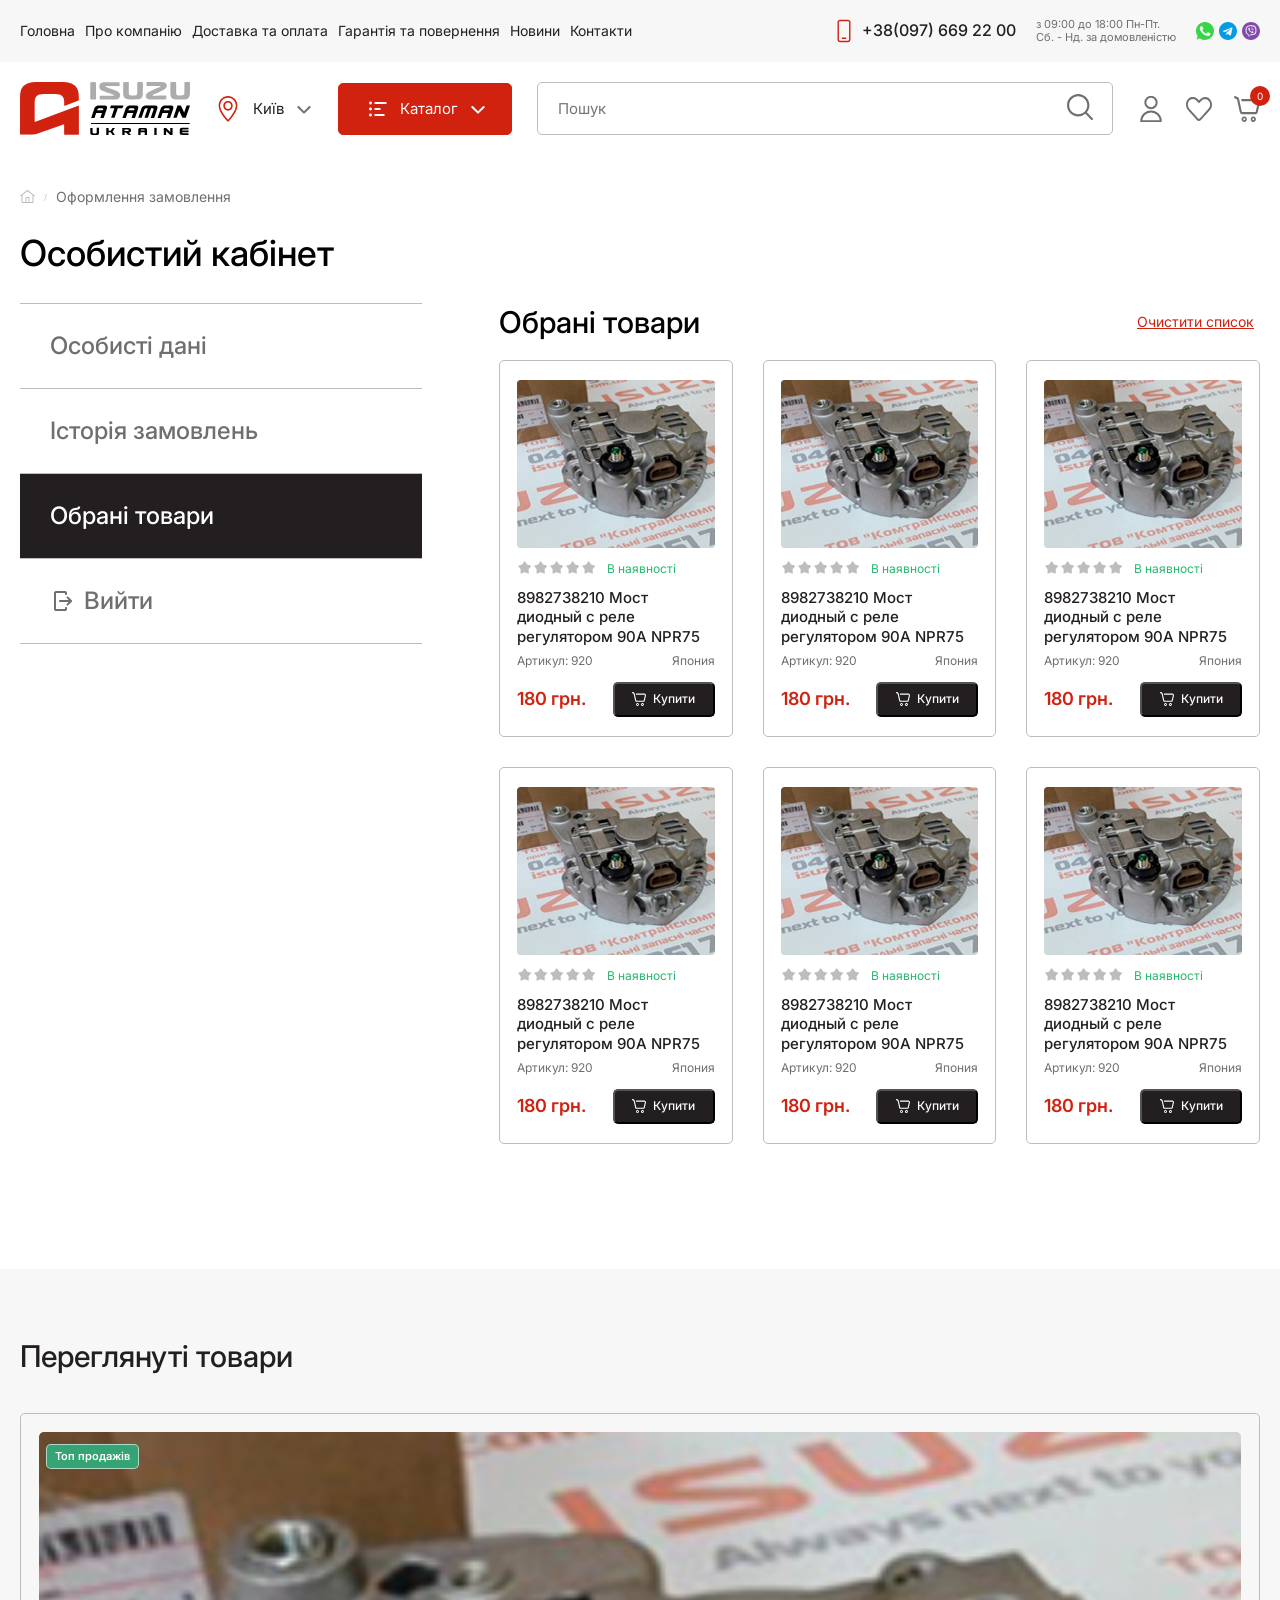
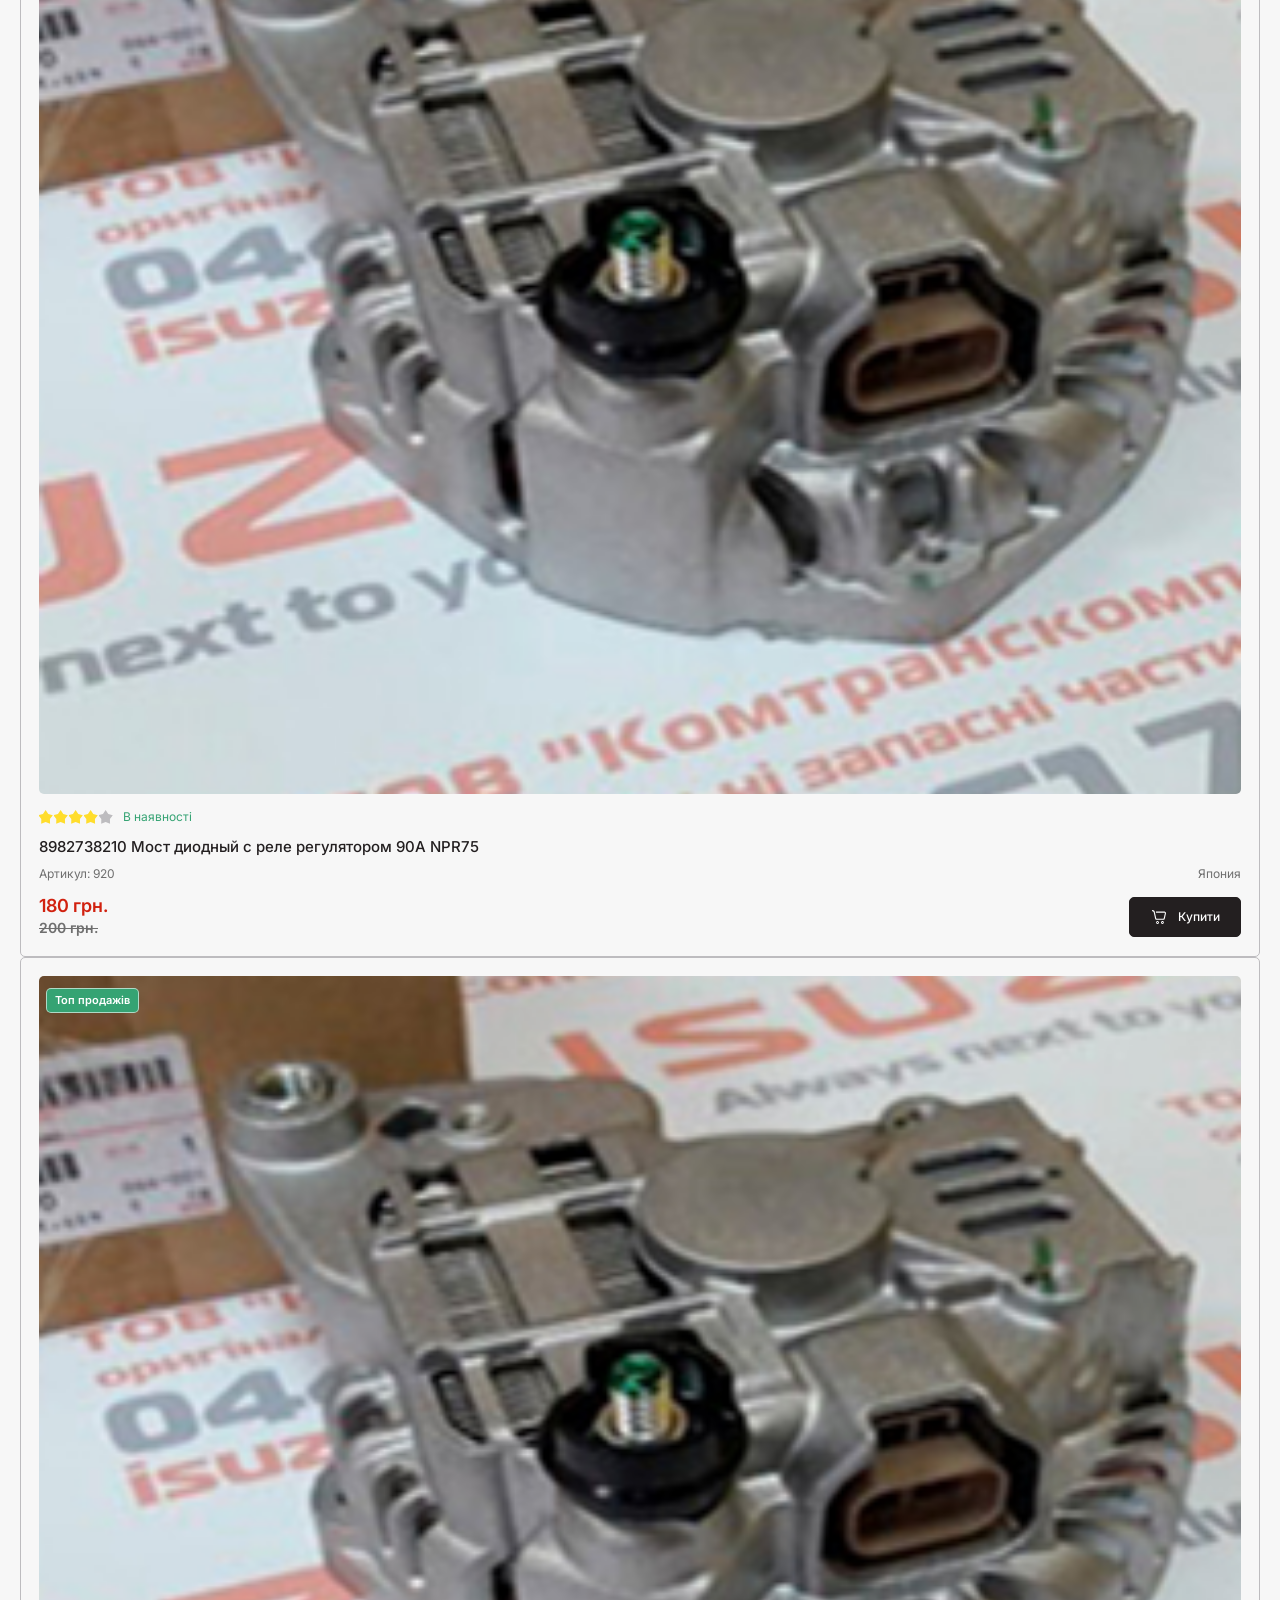
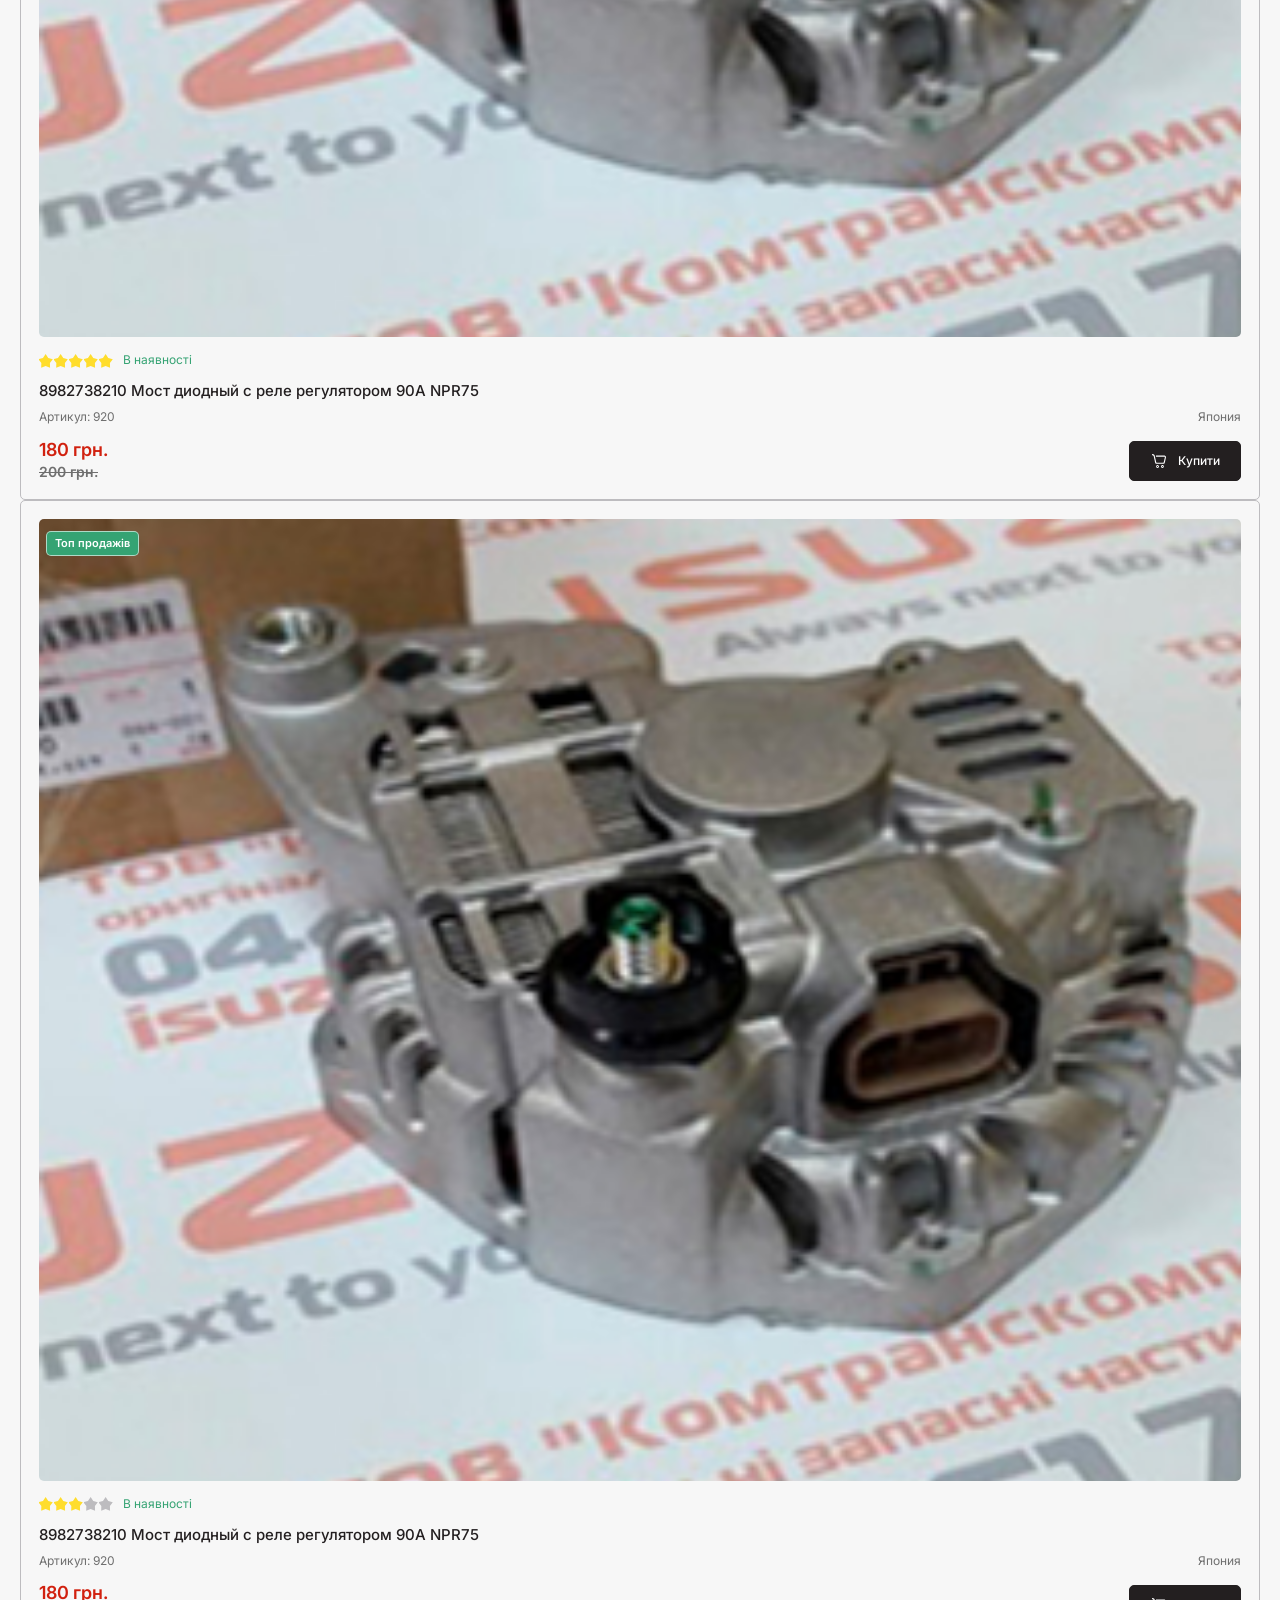
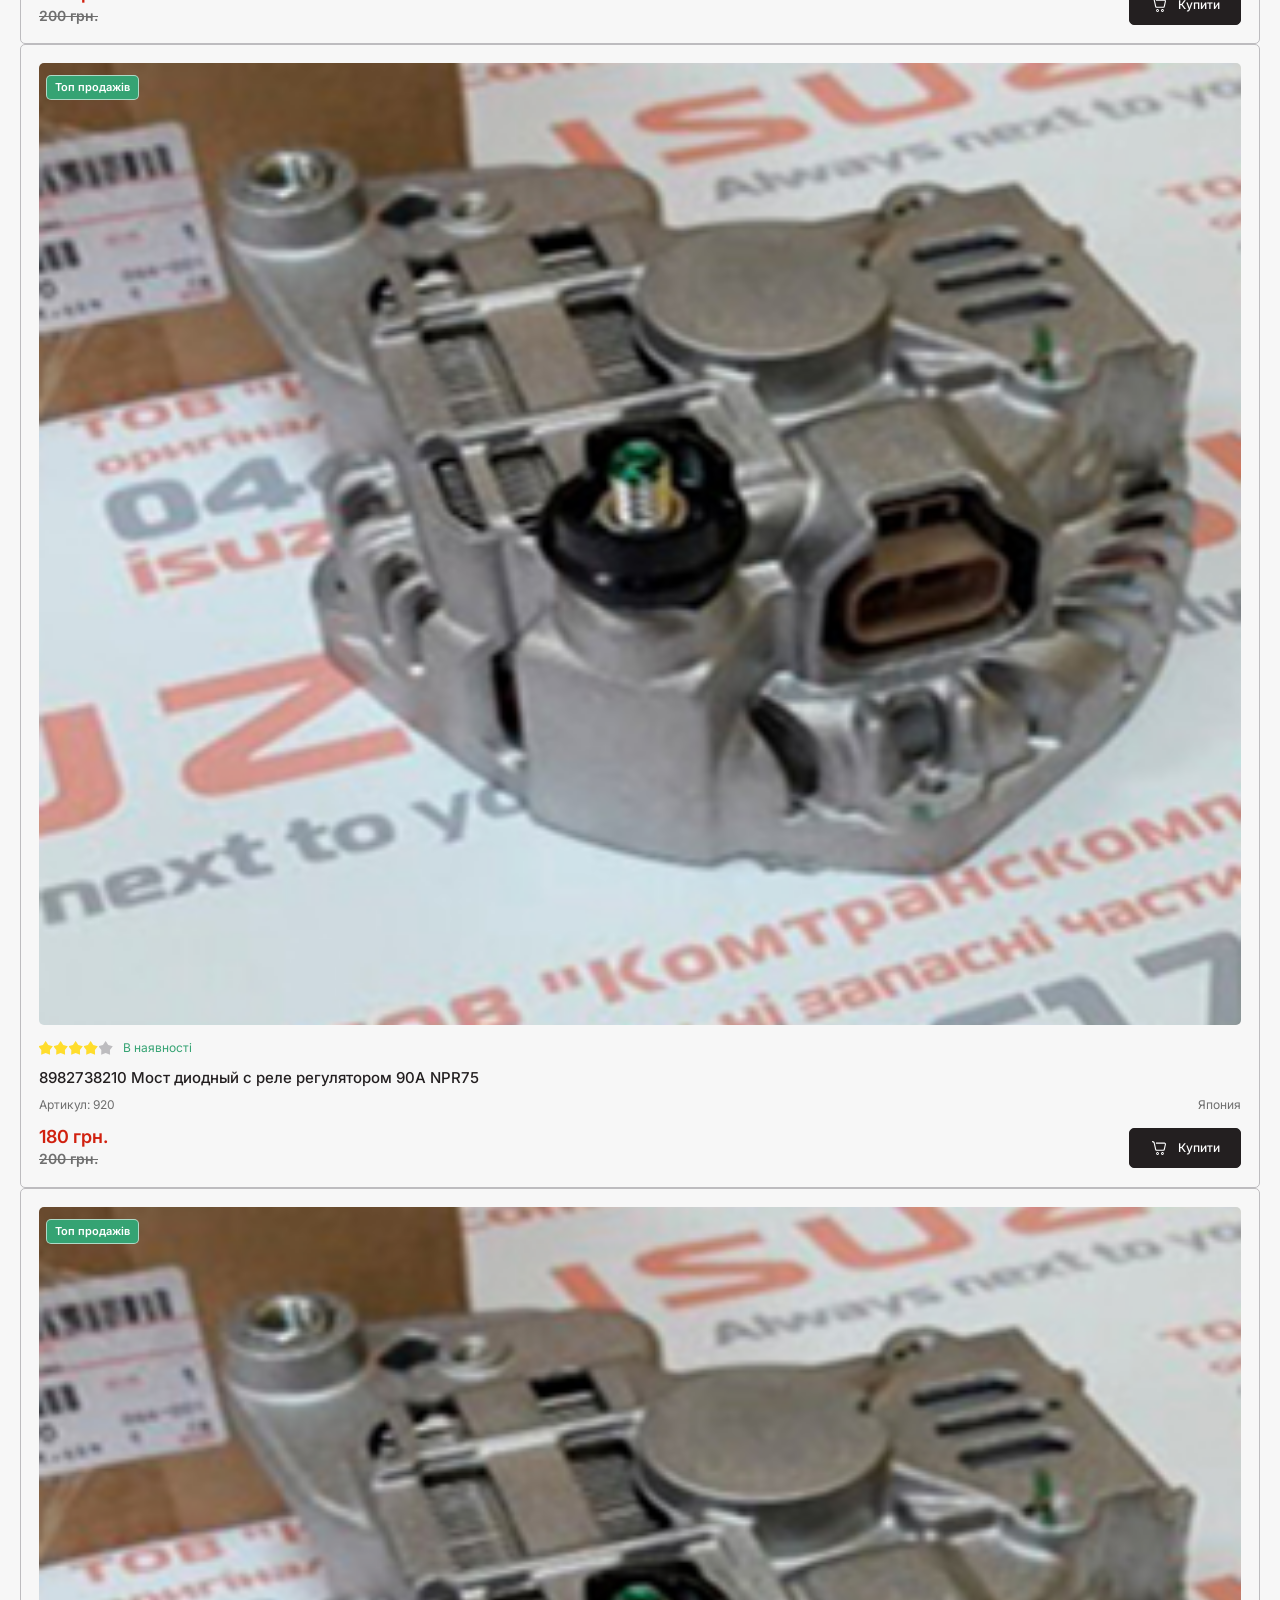
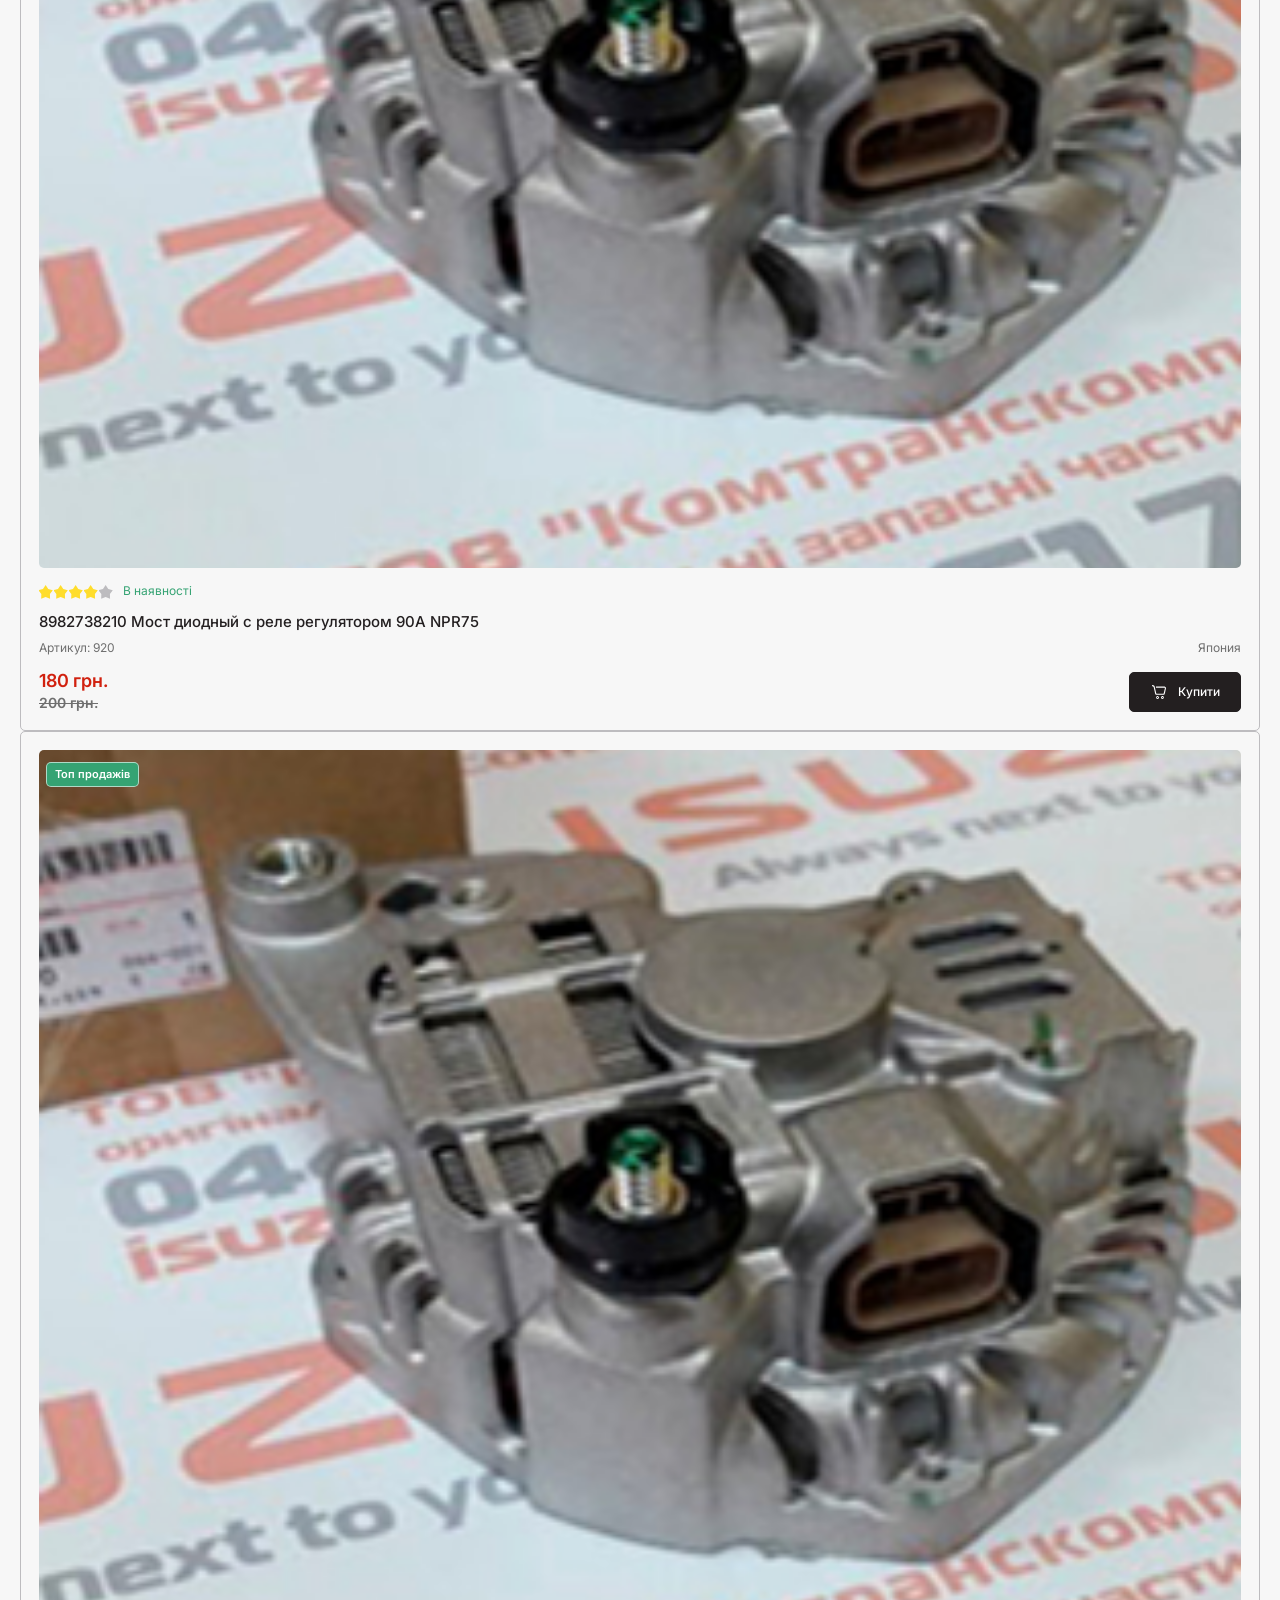
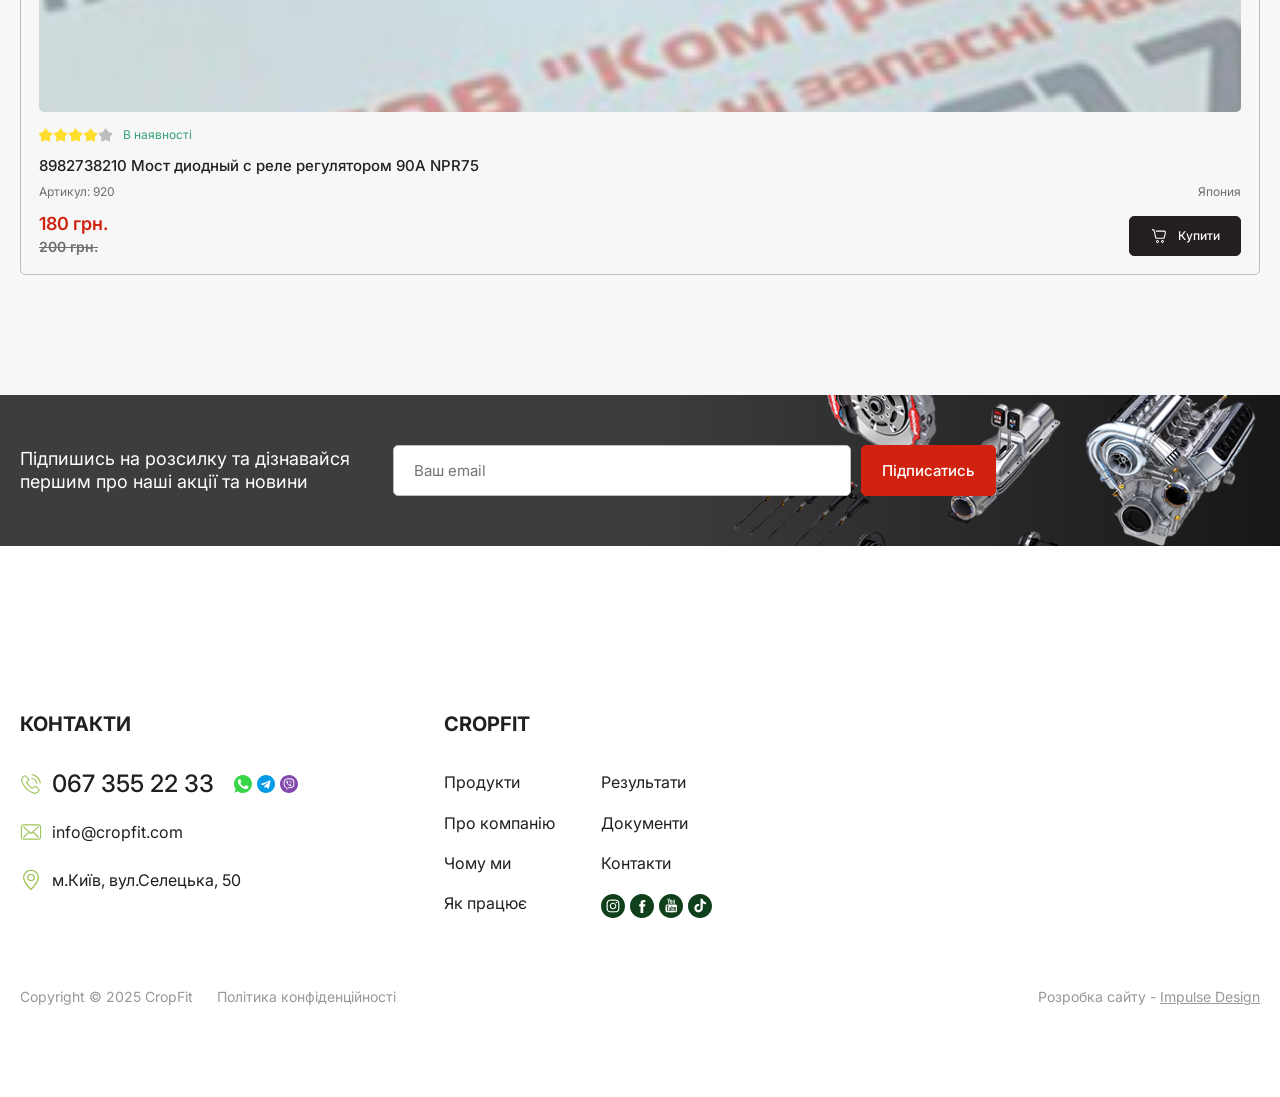
==== commit 389fb173: "commit" ====
--- a/account.html
+++ b/account.html
@@ -491,8 +491,7 @@
                                                 <div class="orders__items">
 
                                                     <div class="orders__item">
-                                                        <img src="./assets/product.jpg" alt=""
-                                                            class="orders__item-img">
+                                                        <img src="./assets/product.jpg" alt="" class="orders__item-img">
                                                         <div class="orders__item-desc">
                                                             <span class="orders__item-code">8982738210</span>
                                                             <span class="orders__item-name">Міст діодний з реле
@@ -503,8 +502,7 @@
                                                     </div>
 
                                                     <div class="orders__item">
-                                                        <img src="./assets/product.jpg" alt=""
-                                                            class="orders__item-img">
+                                                        <img src="./assets/product.jpg" alt="" class="orders__item-img">
                                                         <div class="orders__item-desc">
                                                             <span class="orders__item-code">8982738210</span>
                                                             <span class="orders__item-name">Міст діодний з реле
@@ -646,7 +644,182 @@
 
                     <div class="account-panel active">
 
-                        
+                        <div class="account-selected">
+                            <div class="account-selected__title">Обрані товари</div>
+                            <button class="account-selected__btn">Очистити список</button>
+                        </div>
+
+                        <div class="catalog-grid">
+                            <article class="product-card">
+                                <div class="product-card__image-wrapper">
+                                    <img src="./assets/product.jpg" alt="product" class="img">
+                                    <span class="">Топ продажів</span>
+                                </div>
+                                <div class="rating-container">
+                                    <div class="rating">
+                                        <span class="star "></span>
+                                        <span class="star "></span>
+                                        <span class="star "></span>
+                                        <span class="star "></span>
+                                        <span class="star"></span>
+                                    </div>
+                                    <span class="in-stock">В наявності</span>
+                                </div>
+                                <div class="product-card__content">
+                                    <h3 class="product-card__title">8982738210 Мост диодный с реле регулятором 90А NPR75
+                                    </h3>
+                                    <div class="product-card__meta">
+                                        <p class="product-card__info">Артикул: 920</p>
+                                        <span>Япония</span>
+                                    </div>
+                                    <div class="product-card__footer">
+                                        <span class="product-card__price">180 грн.</span>
+                                        <button class="product-card__buy">Купити</button>
+                                    </div>
+                                </div>
+                            </article>
+                            <article class="product-card">
+                                <div class="product-card__image-wrapper">
+                                    <img src="./assets/product.jpg" alt="product" class="img">
+                                    <span class="">Топ продажів</span>
+                                </div>
+                                <div class="rating-container">
+                                    <div class="rating">
+                                        <span class="star "></span>
+                                        <span class="star "></span>
+                                        <span class="star "></span>
+                                        <span class="star "></span>
+                                        <span class="star"></span>
+                                    </div>
+                                    <span class="in-stock">В наявності</span>
+                                </div>
+                                <div class="product-card__content">
+                                    <h3 class="product-card__title">8982738210 Мост диодный с реле регулятором 90А NPR75
+                                    </h3>
+                                    <div class="product-card__meta">
+                                        <p class="product-card__info">Артикул: 920</p>
+                                        <span>Япония</span>
+                                    </div>
+                                    <div class="product-card__footer">
+                                        <span class="product-card__price">180 грн.</span>
+                                        <button class="product-card__buy">Купити</button>
+                                    </div>
+                                </div>
+                            </article>
+                            <article class="product-card">
+                                <div class="product-card__image-wrapper">
+                                    <img src="./assets/product.jpg" alt="product" class="img">
+                                    <span class="">Топ продажів</span>
+                                </div>
+                                <div class="rating-container">
+                                    <div class="rating">
+                                        <span class="star "></span>
+                                        <span class="star "></span>
+                                        <span class="star "></span>
+                                        <span class="star "></span>
+                                        <span class="star"></span>
+                                    </div>
+                                    <span class="in-stock">В наявності</span>
+                                </div>
+                                <div class="product-card__content">
+                                    <h3 class="product-card__title">8982738210 Мост диодный с реле регулятором 90А NPR75
+                                    </h3>
+                                    <div class="product-card__meta">
+                                        <p class="product-card__info">Артикул: 920</p>
+                                        <span>Япония</span>
+                                    </div>
+                                    <div class="product-card__footer">
+                                        <span class="product-card__price">180 грн.</span>
+                                        <button class="product-card__buy">Купити</button>
+                                    </div>
+                                </div>
+                            </article>
+                            <article class="product-card">
+                                <div class="product-card__image-wrapper">
+                                    <img src="./assets/product.jpg" alt="product" class="img">
+                                    <span class="">Топ продажів</span>
+                                </div>
+                                <div class="rating-container">
+                                    <div class="rating">
+                                        <span class="star "></span>
+                                        <span class="star "></span>
+                                        <span class="star "></span>
+                                        <span class="star "></span>
+                                        <span class="star"></span>
+                                    </div>
+                                    <span class="in-stock">В наявності</span>
+                                </div>
+                                <div class="product-card__content">
+                                    <h3 class="product-card__title">8982738210 Мост диодный с реле регулятором 90А NPR75
+                                    </h3>
+                                    <div class="product-card__meta">
+                                        <p class="product-card__info">Артикул: 920</p>
+                                        <span>Япония</span>
+                                    </div>
+                                    <div class="product-card__footer">
+                                        <span class="product-card__price">180 грн.</span>
+                                        <button class="product-card__buy">Купити</button>
+                                    </div>
+                                </div>
+                            </article>
+                            <article class="product-card">
+                                <div class="product-card__image-wrapper">
+                                    <img src="./assets/product.jpg" alt="product" class="img">
+                                    <span class="">Топ продажів</span>
+                                </div>
+                                <div class="rating-container">
+                                    <div class="rating">
+                                        <span class="star "></span>
+                                        <span class="star "></span>
+                                        <span class="star "></span>
+                                        <span class="star "></span>
+                                        <span class="star"></span>
+                                    </div>
+                                    <span class="in-stock">В наявності</span>
+                                </div>
+                                <div class="product-card__content">
+                                    <h3 class="product-card__title">8982738210 Мост диодный с реле регулятором 90А NPR75
+                                    </h3>
+                                    <div class="product-card__meta">
+                                        <p class="product-card__info">Артикул: 920</p>
+                                        <span>Япония</span>
+                                    </div>
+                                    <div class="product-card__footer">
+                                        <span class="product-card__price">180 грн.</span>
+                                        <button class="product-card__buy">Купити</button>
+                                    </div>
+                                </div>
+                            </article>
+                            <article class="product-card">
+                                <div class="product-card__image-wrapper">
+                                    <img src="./assets/product.jpg" alt="product" class="img">
+                                    <span class="">Топ продажів</span>
+                                </div>
+                                <div class="rating-container">
+                                    <div class="rating">
+                                        <span class="star "></span>
+                                        <span class="star "></span>
+                                        <span class="star "></span>
+                                        <span class="star "></span>
+                                        <span class="star"></span>
+                                    </div>
+                                    <span class="in-stock">В наявності</span>
+                                </div>
+                                <div class="product-card__content">
+                                    <h3 class="product-card__title">8982738210 Мост диодный с реле регулятором 90А NPR75
+                                    </h3>
+                                    <div class="product-card__meta">
+                                        <p class="product-card__info">Артикул: 920</p>
+                                        <span>Япония</span>
+                                    </div>
+                                    <div class="product-card__footer">
+                                        <span class="product-card__price">180 грн.</span>
+                                        <button class="product-card__buy">Купити</button>
+                                    </div>
+                                </div>
+                            </article>
+                        </div>
+
 
                     </div>
 
--- a/css/main.min.css
+++ b/css/main.min.css
@@ -1 +1 @@
-:root{--color-black--rgb: 35, 31, 32;--color-black: #231F20;--color-white--rgb: 255, 255, 255;--color-white: #ffffff;--color-red--rgb: 209, 33, 15;--color-red: #D1210F;--color-grey-050--rgb: 61, 61, 61;--color-grey-050: #3D3D3D;--color-grey-100--rgb: 111, 111, 111;--color-grey-100: #6F6F6F;--color-grey-150--rgb: 189, 188, 191;--color-grey-150: #BDBCBF;--color-grey-200--rgb: 247, 247, 247;--color-grey-200: #F7F7F7;--color-green-100--rgb: 53, 163, 115;--color-green-100: #35A373}*{-webkit-tap-highlight-color:rgba(0,0,0,0)}*,*::before,*::after{box-sizing:border-box}*{-webkit-text-size-adjust:100%;-moz-text-size-adjust:100%;text-size-adjust:100%}@media(max-width: 899px){*{outline:none}}body,input,textarea,button,select{font-family:"Inter",sans-serif}body{--header: 0;--footer: 0}body._lock{overflow:hidden}a{text-decoration:none}p{margin:0}ol,ul{padding:0;margin:0;list-style:none}strong{font-weight:500}html,body{position:relative;color:var(--color-black);background-color:var(--color-white);font-family:"Inter",sans-serif;font-size:16px;line-height:115%;letter-spacing:0;margin:0;padding:0}.container{max-width:1450px;width:100%;padding:0 20px;margin:0 auto}section{padding:70px 0}@media(max-width: 999px){section{padding:50px 0}}@media(max-width: 479px){section{padding:40px 0}}section._grey{background-color:var(--color-grey-200)}h1,.h1{margin:0;font-family:"Inter",sans-serif;font-size:65px;line-height:115%;font-weight:600;color:var(--color-black)}@media(max-width: 1279px){h1,.h1{font-size:48px}}@media(max-width: 999px){h1,.h1{font-size:36px}}@media(max-width: 767px){h1,.h1{font-size:32px}}h1 strong,.h1 strong{color:var(--color-red)}h2,.h2{margin:0;font-family:"Inter",sans-serif;font-size:30px;font-weight:500;line-height:115%;color:var(--color-black)}@media(max-width: 1279px){h2,.h2{font-size:28px}}@media(max-width: 999px){h2,.h2{font-size:26px}}@media(max-width: 767px){h2,.h2{font-size:24px}}h3,.h3{font-family:"Inter",sans-serif;margin:0;font-weight:500;line-height:115%;color:var(--color-black);font-size:24px}@media(max-width: 1279px){h3,.h3{font-size:22px}}@media(max-width: 999px){h3,.h3{font-size:20px}}.btn{display:flex;flex-direction:row;justify-content:center;align-items:center;padding:16px 20px;gap:10px;width:-moz-fit-content;width:fit-content;background:var(--color-red);border:1px solid var(--color-red);border-radius:5px;transition:.2s ease;font-size:15px;font-weight:500;color:var(--color-white);text-align:center;line-height:115%;cursor:pointer;letter-spacing:0em}html:not(.v-mobile) .btn:hover{background:var(--color-white);color:var(--color-red)}html:not(.v-mobile) .btn:hover svg{stroke:var(--color-red)}html:not(.v-mobile) .btn:focus-visible{background:var(--color-white);color:var(--color-red)}html:not(.v-mobile) .btn:focus-visible svg{stroke:var(--color-red)}@media(max-width: 767px){.btn{font-size:14px;padding:12px 16px}}.btn.btn-1{background:rgba(0,0,0,0);color:var(--color-red)}html:not(.v-mobile) .btn.btn-1:hover{background:var(--color-red);color:var(--color-white)}html:not(.v-mobile) .btn.btn-1:hover svg{stroke:var(--color-white)}html:not(.v-mobile) .btn.btn-1:focus-visible{background:var(--color-red);color:var(--color-white)}html:not(.v-mobile) .btn.btn-1:focus-visible svg{stroke:var(--color-white)}.btn.btn-2{background:rgba(0,0,0,0);color:var(--color-black);border:1px solid var(--color-black)}html:not(.v-mobile) .btn.btn-2:hover{background:var(--color-black);color:var(--color-white)}html:not(.v-mobile) .btn.btn-2:hover svg{stroke:var(--color-white)}html:not(.v-mobile) .btn.btn-2:focus-visible{background:var(--color-black);color:var(--color-white)}html:not(.v-mobile) .btn.btn-2:focus-visible svg{stroke:var(--color-white)}.btn.btn-3{border:1px solid var(--color-black);background:var(--color-black);color:var(--color-white)}html:not(.v-mobile) .btn.btn-3:hover{background:rgba(0,0,0,0);color:var(--color-black)}html:not(.v-mobile) .btn.btn-3:hover svg{stroke:var(--color-white)}html:not(.v-mobile) .btn.btn-3:focus-visible{background:rgba(0,0,0,0);color:var(--color-black)}html:not(.v-mobile) .btn.btn-3:focus-visible svg{stroke:var(--color-white)}.btn svg{width:20px;height:auto;transition:.2s ease}.swiper{--swiper-navigation-size: 16px;--swiper-navigation-top-offset: 0;--swiper-navigation-sides-offset: 0;--swiper-pagination-color: var(--color-red);--swiper-pagination-progressbar-bg-color: var(--color-grey-150)}.swiper-bottom{position:relative;display:flex;align-items:center;gap:24px;margin-top:50px}@media(max-width: 767px){.swiper-bottom{margin-top:30px}}.swiper-pagination{position:relative;--swiper-pagination-bottom: 0;--swiper-pagination-left: 0;--swiper-pagination-right: 0;--swiper-pagination-top: 0}.swiper-pagination-pages{white-space:nowrap;font-size:14px}.swiper-pagination-lock+.swiper-buttons{display:none}.swiper-buttons{display:flex;align-items:center;gap:14px}.swiper-button-prev{position:relative;margin:0 !important}.swiper-button-prev:before{content:"";background-image:url("data:image/svg+xml,%3Csvg width='16' height='16' viewBox='0 0 16 16' fill='none' xmlns='http://www.w3.org/2000/svg'%3E%3Cpath d='M15.0711 8.0001H0.928932' stroke='%23231F20' stroke-linecap='round' stroke-linejoin='round'/%3E%3Cpath d='M6.67419 13.7454L0.928952 8.00012L6.67419 2.25488' stroke='%23231F20' stroke-linecap='round' stroke-linejoin='round'/%3E%3C/svg%3E%0A");background-position:center;background-repeat:no-repeat;background-size:cover;display:block;width:100%;height:100%}.swiper-button-prev svg{display:none}.swiper-button-next{position:relative;margin:0 !important}.swiper-button-next:before{content:"";background-image:url("data:image/svg+xml,%3Csvg width='16' height='16' viewBox='0 0 16 16' fill='none' xmlns='http://www.w3.org/2000/svg'%3E%3Cpath d='M0.928932 8.0001H15.0711' stroke='%23231F20' stroke-linecap='round' stroke-linejoin='round'/%3E%3Cpath d='M9.32581 13.7454L15.071 8.00012L9.32581 2.25488' stroke='%23231F20' stroke-linecap='round' stroke-linejoin='round'/%3E%3C/svg%3E%0A");background-position:center;background-repeat:no-repeat;background-size:cover;display:block;width:100%;height:100%}.swiper-button-next svg{display:none}.categoryCard{display:flex;flex-direction:column;justify-content:center;align-items:center;text-align:center;gap:12px;padding:30px;border:1px solid var(--color-grey-150);transition:.2s ease;border-radius:5px;max-width:195px;width:100%}.categoryCard span{font-size:18px;transition:.2s ease;color:var(--color-black);line-height:115%}.categoryCard img{width:auto;height:auto;max-width:100%;max-height:100%}html:not(.v-mobile) .categoryCard:hover{border:1px solid var(--color-red);box-shadow:0px 4px 15px 0px rgba(208,138,138,0.2509803922)}html:not(.v-mobile) .categoryCard:hover span{color:var(--color-red)}html:not(.v-mobile) .categoryCard:focus-visible{border:1px solid var(--color-red);box-shadow:0px 4px 15px 0px rgba(208,138,138,0.2509803922)}html:not(.v-mobile) .categoryCard:focus-visible span{color:var(--color-red)}.productCard{position:relative;border:1px solid var(--color-grey-150);transition:border .2s ease,box-shadow .2s ease;border-radius:5px;padding:18px;width:100%}html:not(.v-mobile) .productCard:hover{border:1px solid var(--color-red);box-shadow:0px 4px 15px 0px rgba(208,138,138,0.2509803922)}html:not(.v-mobile) .productCard:focus-visible{border:1px solid var(--color-red);box-shadow:0px 4px 15px 0px rgba(208,138,138,0.2509803922)}.productCard__labels{position:absolute;top:30px;left:0;margin:0 25px;display:flex;flex-wrap:wrap;align-items:center;gap:6px;z-index:2}.productCard__labels-item{display:flex;justify-content:center;align-items:center;text-align:center;padding:6px 8px;font-size:11px;line-height:100%;font-weight:600;color:var(--color-white);border:1px solid rgba(var(--color-white--rgb), 0.6);border-radius:5px;background-color:var(--color-green-100)}.productCard__labels-item.red{background-color:var(--color-red)}.productCard__image{position:relative;display:flex;width:100%;padding-top:80%;border-radius:5px;overflow:hidden}.productCard__image img{position:absolute;top:0;left:0;width:100%;height:100%;-o-object-fit:cover;object-fit:cover;transition:.2s ease}html:not(.v-mobile) .productCard__image:hover img{transform:scale(1.1)}html:not(.v-mobile) .productCard__image:focus-visible img{transform:scale(1.1)}.productCard__rating{margin-top:16px;display:flex;align-items:center;gap:10px}.productCard__status{font-size:12px;color:var(--color-green-100);line-height:121%}.productCard__status.out-of-stock{color:var(--color-red)}.productCard__title{margin-top:14px;display:flex;color:var(--color-black);font-weight:500;font-size:15px;transition:.2s ease}html:not(.v-mobile) .productCard__title:hover{color:var(--color-red)}html:not(.v-mobile) .productCard__title:focus-visible{color:var(--color-red)}.productCard__details{margin-top:8px;display:flex;justify-content:space-between;flex-wrap:wrap;align-items:center;gap:4px;font-size:12px;color:var(--color-grey-100)}.productCard__bottom{margin-top:14px;display:flex;justify-content:space-between;align-items:center;gap:4px}.productCard__price{display:flex;flex-direction:column;gap:4px;font-size:18px;font-weight:600;color:var(--color-red)}.productCard__price span{color:var(--color-grey-100);text-decoration:line-through;font-size:14px}.productCard__btn{padding:10px 20px;font-size:12px;font-weight:500}.productCard__btn-cart{background-image:url("data:image/svg+xml,%3Csvg width='18' height='18' viewBox='0 0 18 18' fill='none' xmlns='http://www.w3.org/2000/svg'%3E%3Cpath fill-rule='evenodd' clip-rule='evenodd' d='M2.37474 2.03024C2.16243 2.1142 2 2.35798 2 2.59256C2 2.73803 2.07636 2.9203 2.1814 3.0255C2.22501 3.06916 2.54602 3.24585 2.89476 3.4181C3.2435 3.59035 3.55627 3.7601 3.58977 3.7953C3.64099 3.84909 3.76918 4.41206 4.39306 7.32297C4.90542 9.71357 5.15748 10.8361 5.20671 10.9465C5.36625 11.304 5.65547 11.5889 6.01728 11.7451L6.17541 11.8133L9.88338 11.8224C12.6192 11.8292 13.6311 11.8226 13.743 11.7974C13.9905 11.7416 14.2265 11.6041 14.4344 11.3945C14.7637 11.0626 14.7385 11.1483 15.3985 8.11619C15.7177 6.64985 15.9862 5.36133 15.9951 5.25283C16.0545 4.5317 15.5683 3.82302 14.8983 3.65428C14.7448 3.61563 14.169 3.60974 10.5097 3.60935C5.89309 3.60888 6.19416 3.59745 6.01444 3.77986C5.89733 3.89873 5.84983 4.01795 5.84776 4.1981C5.84523 4.41831 5.93695 4.59279 6.1181 4.71243L6.25376 4.80201L10.4831 4.81674L14.7124 4.83147L14.7928 4.92769C14.8515 4.99786 14.8733 5.05389 14.8733 5.13476C14.8733 5.2946 13.7558 10.4034 13.7015 10.492C13.6006 10.6565 13.7614 10.6497 9.97987 10.6497C6.24814 10.6497 6.38452 10.6549 6.26132 10.5072C6.22333 10.4616 6.01111 9.51946 5.47063 6.99712C4.97638 4.69051 4.70803 3.49378 4.65989 3.38143C4.55792 3.14339 4.39402 2.92849 4.21058 2.79227C3.99301 2.63071 2.75011 2.02135 2.60044 2.00285C2.5308 1.99424 2.43696 2.00564 2.37474 2.03024ZM7.25059 13.0115C6.69693 13.1235 6.22178 13.6566 6.12995 14.2688C6.04623 14.8272 6.29286 15.422 6.74057 15.7415C7.167 16.0458 7.69794 16.081 8.16035 15.8356C8.91371 15.4358 9.16483 14.4087 8.69355 13.6546C8.3807 13.1539 7.80805 12.8987 7.25059 13.0115ZM12.1302 13.0115C11.9013 13.0578 11.6056 13.2282 11.4315 13.4143C11.1798 13.6833 11.0574 13.9448 11.0159 14.3027C10.9235 15.0987 11.4087 15.8091 12.1558 15.9715C13.076 16.1715 13.9418 15.2892 13.807 14.289C13.6918 13.4342 12.9257 12.8505 12.1302 13.0115ZM7.75481 14.0049C7.88116 14.0738 7.93916 14.1407 7.99389 14.2807C8.04996 14.4241 8.0466 14.5852 7.98443 14.7298C7.92419 14.87 7.86272 14.9328 7.72603 14.9938C7.54709 15.0737 7.31259 15.0331 7.17284 14.8981C6.97129 14.7033 6.97074 14.2808 7.17185 14.0928C7.33219 13.9428 7.57405 13.9063 7.75481 14.0049ZM12.7156 14.0562C12.87 14.188 12.9208 14.3114 12.9094 14.5274C12.8977 14.7504 12.8032 14.8997 12.6184 14.9871C12.147 15.2099 11.7047 14.644 11.9901 14.1832C12.1435 13.9354 12.5009 13.8729 12.7156 14.0562Z' fill='white'/%3E%3C/svg%3E%0A");background-position:center;background-size:cover;background-repeat:no-repeat;display:block;width:18px;height:18px;transition:.2s ease}html:not(.v-mobile) .productCard__btn:hover .productCard__btn-cart{background-image:url("data:image/svg+xml,%3Csvg width='18' height='18' viewBox='0 0 18 18' fill='none' xmlns='http://www.w3.org/2000/svg'%3E%3Cpath fill-rule='evenodd' clip-rule='evenodd' d='M2.37474 2.03024C2.16243 2.1142 2 2.35798 2 2.59256C2 2.73803 2.07636 2.9203 2.1814 3.0255C2.22501 3.06916 2.54602 3.24585 2.89476 3.4181C3.2435 3.59035 3.55627 3.7601 3.58977 3.7953C3.64099 3.84909 3.76918 4.41206 4.39306 7.32297C4.90542 9.71357 5.15748 10.8361 5.20671 10.9465C5.36625 11.304 5.65547 11.5889 6.01728 11.7451L6.17541 11.8133L9.88338 11.8224C12.6192 11.8292 13.6311 11.8226 13.743 11.7974C13.9905 11.7416 14.2265 11.6041 14.4344 11.3945C14.7637 11.0626 14.7385 11.1483 15.3985 8.11619C15.7177 6.64985 15.9862 5.36133 15.9951 5.25283C16.0545 4.5317 15.5683 3.82302 14.8983 3.65428C14.7448 3.61563 14.169 3.60974 10.5097 3.60935C5.89309 3.60888 6.19416 3.59745 6.01444 3.77986C5.89733 3.89873 5.84983 4.01795 5.84776 4.1981C5.84523 4.41831 5.93695 4.59279 6.1181 4.71243L6.25376 4.80201L10.4831 4.81674L14.7124 4.83147L14.7928 4.92769C14.8515 4.99786 14.8733 5.05389 14.8733 5.13476C14.8733 5.2946 13.7558 10.4034 13.7015 10.492C13.6006 10.6565 13.7614 10.6497 9.97987 10.6497C6.24814 10.6497 6.38452 10.6549 6.26132 10.5072C6.22333 10.4616 6.01111 9.51946 5.47063 6.99712C4.97638 4.69051 4.70803 3.49378 4.65989 3.38143C4.55792 3.14339 4.39402 2.92849 4.21058 2.79227C3.99301 2.63071 2.75011 2.02135 2.60044 2.00285C2.5308 1.99424 2.43696 2.00564 2.37474 2.03024ZM7.25059 13.0115C6.69693 13.1235 6.22178 13.6566 6.12995 14.2688C6.04623 14.8272 6.29286 15.422 6.74057 15.7415C7.167 16.0458 7.69794 16.081 8.16035 15.8356C8.91371 15.4358 9.16483 14.4087 8.69355 13.6546C8.3807 13.1539 7.80805 12.8987 7.25059 13.0115ZM12.1302 13.0115C11.9013 13.0578 11.6056 13.2282 11.4315 13.4143C11.1798 13.6833 11.0574 13.9448 11.0159 14.3027C10.9235 15.0987 11.4087 15.8091 12.1558 15.9715C13.076 16.1715 13.9418 15.2892 13.807 14.289C13.6918 13.4342 12.9257 12.8505 12.1302 13.0115ZM7.75481 14.0049C7.88116 14.0738 7.93916 14.1407 7.99389 14.2807C8.04996 14.4241 8.0466 14.5852 7.98443 14.7298C7.92419 14.87 7.86272 14.9328 7.72603 14.9938C7.54709 15.0737 7.31259 15.0331 7.17284 14.8981C6.97129 14.7033 6.97074 14.2808 7.17185 14.0928C7.33219 13.9428 7.57405 13.9063 7.75481 14.0049ZM12.7156 14.0562C12.87 14.188 12.9208 14.3114 12.9094 14.5274C12.8977 14.7504 12.8032 14.8997 12.6184 14.9871C12.147 15.2099 11.7047 14.644 11.9901 14.1832C12.1435 13.9354 12.5009 13.8729 12.7156 14.0562Z' fill='%23231F20'/%3E%3C/svg%3E%0A")}html:not(.v-mobile) .productCard__btn:focus-visible .productCard__btn-cart{background-image:url("data:image/svg+xml,%3Csvg width='18' height='18' viewBox='0 0 18 18' fill='none' xmlns='http://www.w3.org/2000/svg'%3E%3Cpath fill-rule='evenodd' clip-rule='evenodd' d='M2.37474 2.03024C2.16243 2.1142 2 2.35798 2 2.59256C2 2.73803 2.07636 2.9203 2.1814 3.0255C2.22501 3.06916 2.54602 3.24585 2.89476 3.4181C3.2435 3.59035 3.55627 3.7601 3.58977 3.7953C3.64099 3.84909 3.76918 4.41206 4.39306 7.32297C4.90542 9.71357 5.15748 10.8361 5.20671 10.9465C5.36625 11.304 5.65547 11.5889 6.01728 11.7451L6.17541 11.8133L9.88338 11.8224C12.6192 11.8292 13.6311 11.8226 13.743 11.7974C13.9905 11.7416 14.2265 11.6041 14.4344 11.3945C14.7637 11.0626 14.7385 11.1483 15.3985 8.11619C15.7177 6.64985 15.9862 5.36133 15.9951 5.25283C16.0545 4.5317 15.5683 3.82302 14.8983 3.65428C14.7448 3.61563 14.169 3.60974 10.5097 3.60935C5.89309 3.60888 6.19416 3.59745 6.01444 3.77986C5.89733 3.89873 5.84983 4.01795 5.84776 4.1981C5.84523 4.41831 5.93695 4.59279 6.1181 4.71243L6.25376 4.80201L10.4831 4.81674L14.7124 4.83147L14.7928 4.92769C14.8515 4.99786 14.8733 5.05389 14.8733 5.13476C14.8733 5.2946 13.7558 10.4034 13.7015 10.492C13.6006 10.6565 13.7614 10.6497 9.97987 10.6497C6.24814 10.6497 6.38452 10.6549 6.26132 10.5072C6.22333 10.4616 6.01111 9.51946 5.47063 6.99712C4.97638 4.69051 4.70803 3.49378 4.65989 3.38143C4.55792 3.14339 4.39402 2.92849 4.21058 2.79227C3.99301 2.63071 2.75011 2.02135 2.60044 2.00285C2.5308 1.99424 2.43696 2.00564 2.37474 2.03024ZM7.25059 13.0115C6.69693 13.1235 6.22178 13.6566 6.12995 14.2688C6.04623 14.8272 6.29286 15.422 6.74057 15.7415C7.167 16.0458 7.69794 16.081 8.16035 15.8356C8.91371 15.4358 9.16483 14.4087 8.69355 13.6546C8.3807 13.1539 7.80805 12.8987 7.25059 13.0115ZM12.1302 13.0115C11.9013 13.0578 11.6056 13.2282 11.4315 13.4143C11.1798 13.6833 11.0574 13.9448 11.0159 14.3027C10.9235 15.0987 11.4087 15.8091 12.1558 15.9715C13.076 16.1715 13.9418 15.2892 13.807 14.289C13.6918 13.4342 12.9257 12.8505 12.1302 13.0115ZM7.75481 14.0049C7.88116 14.0738 7.93916 14.1407 7.99389 14.2807C8.04996 14.4241 8.0466 14.5852 7.98443 14.7298C7.92419 14.87 7.86272 14.9328 7.72603 14.9938C7.54709 15.0737 7.31259 15.0331 7.17284 14.8981C6.97129 14.7033 6.97074 14.2808 7.17185 14.0928C7.33219 13.9428 7.57405 13.9063 7.75481 14.0049ZM12.7156 14.0562C12.87 14.188 12.9208 14.3114 12.9094 14.5274C12.8977 14.7504 12.8032 14.8997 12.6184 14.9871C12.147 15.2099 11.7047 14.644 11.9901 14.1832C12.1435 13.9354 12.5009 13.8729 12.7156 14.0562Z' fill='%23231F20'/%3E%3C/svg%3E%0A")}.rating-stars{display:flex;align-items:center;gap:1px}.rating-stars span{display:block;width:14px;height:14px;background-image:url("data:image/svg+xml,%3Csvg width='14' height='13' viewBox='0 0 14 13' fill='none' xmlns='http://www.w3.org/2000/svg'%3E%3Cpath d='M6.65747 0L9.12617 3.60213L13.3149 4.83688L10.6519 8.29787L10.772 12.6631L6.65747 11.2L2.54297 12.6631L2.66303 8.29787L7.48634e-05 4.83688L4.18877 3.60213L6.65747 0Z' fill='%23BDBCBF'/%3E%3C/svg%3E%0A");background-position:center;background-size:cover;background-repeat:no-repeat}.rating-stars[data-rating="1"] span:nth-child(-n+1),.rating-stars[data-rating="2"] span:nth-child(-n+2),.rating-stars[data-rating="3"] span:nth-child(-n+3),.rating-stars[data-rating="4"] span:nth-child(-n+4),.rating-stars[data-rating="5"] span:nth-child(-n+5){background-image:url("data:image/svg+xml,%3Csvg width='14' height='13' viewBox='0 0 14 13' fill='none' xmlns='http://www.w3.org/2000/svg'%3E%3Cpath d='M6.65747 0L9.12617 3.60213L13.3149 4.83688L10.6519 8.29787L10.772 12.6631L6.65747 11.2L2.54297 12.6631L2.66303 8.29787L7.48634e-05 4.83688L4.18877 3.60213L6.65747 0Z' fill='%23FFDD2C'/%3E%3C/svg%3E%0A")}.header{position:relative;z-index:2}.header__wrapper{display:flex;flex-direction:column}.header__top{background-color:var(--color-grey-200);padding-top:18px;padding-bottom:18px}@media(max-width: 767px){.header__top{padding-top:12px;padding-bottom:12px}}.header__top-wrapper{display:flex;align-items:center;justify-content:space-between;gap:25px}@media(max-width: 999px){.header__top-wrapper{justify-content:center}}@media(max-width: 999px){.header__menu{position:fixed;top:0;left:100%;transition:.2s ease;padding:var(--wrap);border-radius:0;width:100%;height:100%;z-index:10;background-color:var(--color-white);padding:40px 20px}}.header__menu._active{left:0}.header__menu>ul{display:flex;justify-content:space-between;align-items:center;gap:10px}@media(max-width: 999px){.header__menu>ul{flex-direction:column;align-items:flex-start;margin-top:20px;gap:30px}}.header__menu>ul li a{color:var(--color-black);transition:.2s ease;display:flex;align-items:center;gap:12px;text-align:center;font-size:14px}html:not(.v-mobile) .header__menu>ul li a:hover{color:var(--color-red)}html:not(.v-mobile) .header__menu>ul li a:focus-visible{color:var(--color-red)}@media(max-width: 1279px){.header__menu>ul li a{font-size:12px}}@media(max-width: 999px){.header__menu>ul li a{font-size:24px}}.header__menu-close{display:none;position:absolute;top:10px;right:10px}@media(max-width: 999px){.header__menu-close{display:flex}}.header__contacts{display:flex;align-items:center;gap:20px}.header__phone{display:flex;align-items:center;gap:5px}.header__phone span{color:var(--color-black);font-weight:500;font-size:16px;transition:.2s ease;line-height:120%}html:not(.v-mobile) .header__phone span:hover{color:var(--color-red)}html:not(.v-mobile) .header__phone span:focus-visible{color:var(--color-red)}@media(max-width: 1279px){.header__phone span{font-size:12px}}@media(max-width: 999px){.header__phone svg{width:30px;height:auto}}.header__schedule{color:var(--color-grey-100);font-size:11px;line-height:115%}.header__messengers{display:flex;align-items:center;gap:5px}@media(max-width: 479px){.header__messengers{display:none}}.header__messengers a{display:flex;align-items:center}.header__bottom{padding:20px 0}@media(max-width: 767px){.header__bottom{padding-top:12px;padding-bottom:12px}}.header__bottom-wrapper{position:relative;display:flex;align-items:center;justify-content:space-between;gap:20px}@media(max-width: 479px){.header__bottom-wrapper{gap:16px}}.header__logo{width:170px;min-width:120px}@media(max-width: 999px){.header__logo{width:130px}}.header__logo a{display:flex;align-items:center;width:100%}.header__logo img{width:100%;height:auto}.header__location{position:relative;display:flex;align-items:center;gap:12px;cursor:pointer}@media(max-width: 767px){.header__location{display:none}}.header__location-icon{display:flex}.header__location-city{font-size:15px;line-height:115%}.header__location-arrow{display:flex;margin-left:auto;transition:.2s ease}.header__location-list{position:absolute;top:100%;left:0;display:grid;gap:14px;width:131px;background-color:var(--color-white);padding:14px 36px;transition:.2s ease;opacity:0;visibility:hidden}.header__location-item{transition:.2s ease;font-size:15px;line-height:115%}.header__location-item:hover{color:var(--color-red)}.header__location-item:focus-visible{color:var(--color-red)}.header__location:hover .header__location-arrow{transform:rotate(180deg)}.header__location:hover .header__location-list{opacity:1;visibility:visible}.header__location:focus-visible .header__location-arrow{transform:rotate(180deg)}.header__location:focus-visible .header__location-list{opacity:1;visibility:visible}.header__catalog{display:flex;align-items:center;gap:12px;background-color:var(--color-red);border:1px solid var(--color-red);transition:.2s ease;padding:13px 25px;border-radius:5px;cursor:pointer}@media(max-width: 767px){.header__catalog._desk{display:none}}.header__catalog._mob{display:none;margin-top:50px;max-width:480px}@media(max-width: 767px){.header__catalog._mob{display:flex;justify-content:center}}html:not(.v-mobile) .header__catalog:hover{background-color:var(--color-white)}html:not(.v-mobile) .header__catalog:hover .header__catalog-text{color:var(--color-red)}html:not(.v-mobile) .header__catalog:hover svg{fill:var(--color-red)}html:not(.v-mobile) .header__catalog:focus-visible{background-color:var(--color-white)}html:not(.v-mobile) .header__catalog:focus-visible .header__catalog-text{color:var(--color-red)}html:not(.v-mobile) .header__catalog:focus-visible svg{fill:var(--color-red)}.header__catalog._active{background-color:var(--color-white)}.header__catalog-icon{display:flex}.header__catalog-icon svg{transition:.2s ease}.header__catalog._active .header__catalog-icon svg{fill:var(--color-red)}.header__catalog-text{font-size:15px;line-height:115%;color:var(--color-white);transition:.2s ease}.header__catalog._active .header__catalog-text{color:var(--color-red)}.header__catalog-arrow{display:flex;margin-left:auto;transition:.2s ease}.header__catalog-arrow svg{transition:.2s ease}.header__catalog._active .header__catalog-arrow svg{fill:var(--color-red)}.header__catalog-list{position:absolute;top:100%;left:0;display:flex;justify-content:center;width:100%;transition:.2s ease;opacity:0;visibility:hidden;padding-top:21px}.header__catalog-list._active{opacity:1;visibility:visible}.header__catalog-list--wrapper{display:flex;justify-content:center;flex-wrap:wrap;max-width:100%;width:-moz-fit-content;width:fit-content;gap:14px;padding:14px 36px;background-color:var(--color-grey-200);border-radius:5px}.header__catalog-item{transition:.2s ease;font-size:15px;line-height:115%}.header__catalog-item:hover{color:var(--color-red)}.header__catalog-item:focus-visible{color:var(--color-red)}.header__catalog._active .header__catalog-arrow{transform:rotate(180deg)}.header__search{position:relative;max-width:576px;width:100%}@media(max-width: 999px){.header__search{position:unset;width:-moz-fit-content;width:fit-content;display:flex;margin-left:auto}}.header__search input{width:100%;padding:16px 60px 16px 20px;border:1px solid var(--color-grey-150);border-radius:5px;font-size:15px;transition:.2s ease;outline:none}@media(max-width: 999px){.header__search input{position:absolute;top:0;left:0;opacity:0;visibility:hidden;z-index:10}}.header__search:hover input{opacity:1;visibility:visible}.header__search svg{position:absolute;top:12px;right:20px;cursor:pointer;transition:.2s ease}html:not(.v-mobile) .header__search svg:hover{fill:var(--color-red)}html:not(.v-mobile) .header__search svg:focus-visible{fill:var(--color-red)}@media(max-width: 999px){.header__search svg{position:relative;top:0;left:0}}.header__buttons{display:flex;align-items:center;gap:22px}@media(max-width: 999px){.header__buttons{gap:20px}}@media(max-width: 479px){.header__buttons{gap:16px}}.header__buttons-item{position:relative;display:flex}html:not(.v-mobile) .header__buttons-item:hover:first-child svg{stroke:var(--color-red)}html:not(.v-mobile) .header__buttons-item:hover:not(:first-child) svg{fill:var(--color-red)}html:not(.v-mobile) .header__buttons-item:focus-visible:first-child svg{stroke:var(--color-red)}html:not(.v-mobile) .header__buttons-item:focus-visible:not(:first-child) svg{fill:var(--color-red)}.header__buttons-item svg{transition:.2s ease}.header__buttons-item span{position:absolute;top:-10px;right:-10px;width:20px;height:20px;background-color:var(--color-red);color:var(--color-white);border-radius:100%;font-size:10px;display:flex;align-items:center;justify-content:center;text-align:center}@media(max-width: 479px){.header__buttons-item.favorite{display:none}}@media(min-width: 1000px){.header__burger{display:none}}.banner{position:relative}.banner__bg{position:absolute;top:0;left:0;width:100%;height:100%;-o-object-fit:cover;object-fit:cover;z-index:0}.banner__bg img{width:100%;height:100%;-o-object-fit:cover;object-fit:cover}.banner__wrapper{position:relative;padding-top:128px;padding-bottom:190px;color:var(--color-white)}@media(max-width: 767px){.banner__wrapper{padding-top:70px;padding-bottom:70px}}.banner__title{color:var(--color-white)}.banner__text{max-width:412px;margin-top:20px;font-size:22px;line-height:130%;color:var(--color-grey-150)}@media(max-width: 767px){.banner__text{font-size:18px;color:var(--color-white);margin-top:14px}}.banner__button{margin-top:30px}@media(max-width: 767px){.banner__button{margin-top:20px}}.benefits__wrapper{display:grid;grid-template-columns:repeat(4, 1fr);gap:50px;padding:35px 0}@media(max-width: 999px){.benefits__wrapper{gap:30px}}@media(max-width: 767px){.benefits__wrapper{grid-template-columns:repeat(2, 1fr)}}@media(max-width: 479px){.benefits__wrapper{gap:30px 16px}}.benefits__item{position:relative;display:flex;gap:12px}.benefits__item:not(:last-child):after{content:"";position:absolute;top:50%;right:-25px;transform:translateY(-50%);width:1px;height:54px;background-color:var(--color-grey-150)}@media(max-width: 999px){.benefits__item:not(:last-child):after{right:-15px}}@media(max-width: 767px){.benefits__item:not(:last-child):after{display:none}}.benefits__item-icon{display:flex;width:100%;min-width:42px;max-width:42px;height:42px}@media(max-width: 999px){.benefits__item-icon{min-width:30px;max-width:30px;height:30px}}.benefits__item-icon img,.benefits__item-icon svg{width:100%;height:auto}.benefits__item-text{display:flex;flex-direction:column;gap:10px;font-size:14px;color:var(--color-grey-100)}@media(max-width: 999px){.benefits__item-text{font-size:12px}}.benefits__item-text strong{font-size:18px;font-weight:500;color:var(--color-black)}@media(max-width: 999px){.benefits__item-text strong{font-size:16px}}.catalog{overflow:hidden}.catalog__top{display:flex;justify-content:space-between;align-items:center;gap:20px}.catalog__slider{margin-top:40px}@media(max-width: 767px){.catalog__slider{margin-top:20px}}.catalog__slider .swiper{overflow:visible}.catalog__item{position:relative;background-size:cover;background-repeat:no-repeat;background-position:center;padding:35px 27px 27px;border-radius:5px;overflow:hidden}html:not(.v-mobile) .catalog__item:hover:before{transform:scale(1.2)}html:not(.v-mobile) .catalog__item:hover .catalog__item-title{color:var(--color-red)}html:not(.v-mobile) .catalog__item:hover .catalog__item-btn{background:var(--color-black);color:var(--color-white)}html:not(.v-mobile) .catalog__item:hover .catalog__item-btn svg{stroke:var(--color-white)}html:not(.v-mobile) .catalog__item:focus-visible:before{transform:scale(1.2)}html:not(.v-mobile) .catalog__item:focus-visible .catalog__item-title{color:var(--color-red)}html:not(.v-mobile) .catalog__item:focus-visible .catalog__item-btn{background:var(--color-black);color:var(--color-white)}html:not(.v-mobile) .catalog__item:focus-visible .catalog__item-btn svg{stroke:var(--color-white)}.catalog__item:before{content:"";display:block;width:226px;height:196px;background:var(--color-white);border-radius:200px 0px 5px;position:absolute;bottom:0;right:0;z-index:0;transition:.2s ease}.catalog__item-title{position:relative;max-width:250px;transition:.2s ease}.catalog__item-image{position:absolute;bottom:20px;right:30px;max-width:188px;max-height:157px}@media(max-width: 479px){.catalog__item-image{right:0}}.catalog__item-image img{width:auto;height:100%;max-width:100%}.catalog__item-btn{position:relative;margin-top:100px;padding:8px 16px;font-size:12px}@media(max-width: 479px){.catalog__btn._desk{display:none}}.catalog__btn._mob{margin:30px auto 0}@media(min-width: 480px){.catalog__btn._mob{display:none}}.related__top{display:flex;align-items:center;gap:60px;flex-wrap:wrap}@media(max-width: 767px){.related__top{gap:30px}}.related__category{position:relative;font-size:18px;font-weight:500;color:var(--color-grey-100);transition:.2s ease;cursor:pointer}html:not(.v-mobile) .related__category:hover{color:var(--color-black)}html:not(.v-mobile) .related__category:focus-visible{color:var(--color-black)}.related__category.active{color:var(--color-black)}.related__category.active:before{left:0;width:100%}.related__category:before{content:"";position:absolute;top:calc(100% + 10px);left:50%;width:0px;height:3px;background-color:var(--color-red);transition:.2s ease}.related__category:not(:last-child):after{content:"";position:absolute;top:0;right:-30px;width:1px;height:100%;background-color:var(--color-grey-150)}@media(max-width: 767px){.related__category:not(:last-child):after{display:none}}.related__slider{margin-top:40px}.related__slider:not(.active){display:none}.cta__wrapper{display:grid;grid-template-columns:1fr 1fr;gap:30px}@media(max-width: 999px){.cta__wrapper{gap:10px}}@media(max-width: 767px){.cta__wrapper{grid-template-columns:1fr;gap:16px}}.cta__item{position:relative;border-radius:5px;padding:35px 40px;overflow:hidden}@media(max-width: 479px){.cta__item{padding:30px 20px}}.cta__item-bg{position:absolute;top:0;left:0;width:100%;height:100%;z-index:0}.cta__item-bg img{width:100%;height:100%;-o-object-fit:cover;object-fit:cover}.cta__item-image{position:absolute;bottom:0;right:0;width:100%;height:100%;z-index:0;text-align:right}@media(max-width: 767px){.cta__item-image{height:70%}}.cta__item-image img{position:relative;width:auto;height:100%;z-index:1}.cta__item-title{position:relative;color:var(--color-white);font-size:30px;max-width:280px;line-height:100%}.cta__item:last-child .cta__item-title{color:var(--color-black)}.cta__item-text{position:relative;color:var(--color-grey-150);font-size:20px;max-width:250px;line-height:115%;margin-top:10px;margin-bottom:22px}.cta__item:last-child .cta__item-text{color:var(--color-grey-100)}.cta__item-search{position:relative;margin-top:auto;height:50px;max-width:325px;width:100%;display:flex;align-items:center;gap:5px}.cta__item-search input{width:100%;padding:15px 20px;border:1px solid var(--color-grey-150);border-radius:5px;font-size:15px;transition:.2s ease;outline:none}.cta__item-search button{min-width:50px;width:50px;height:50px;border-radius:5px;background-color:var(--color-red);outline:none;border:none;transition:.2s ease;cursor:pointer}html:not(.v-mobile) .cta__item-search button:hover{background-color:var(--color-black)}html:not(.v-mobile) .cta__item-search button:focus-visible{background-color:var(--color-black)}.cta__item-btn{position:relative}.reviews__top{display:flex;justify-content:space-between;align-items:center;gap:20px}.reviews__slider{margin-top:32px}.reviews__item{padding:25px;background-color:var(--color-white);border-radius:5px;box-shadow:0px 4px 15px 0px rgba(210,210,210,0.5019607843)}.reviews__item-top{display:flex;gap:20px}.reviews__item-image{position:relative;display:block;max-width:98px;max-height:83px;border-radius:5px;overflow:hidden}.reviews__item-image img{width:100%;height:100%;-o-object-fit:cover;object-fit:cover;transition:.2s ease}html:not(.v-mobile) .reviews__item-image:hover img{transform:scale(1.1)}html:not(.v-mobile) .reviews__item-image:focus-visible img{transform:scale(1.1)}.reviews__item-box{display:flex;flex-direction:column;gap:8px}.reviews__item-title{font-size:15px;font-weight:500;color:var(--color-black);line-height:115%;transition:.2s ease}html:not(.v-mobile) .reviews__item-title:hover{color:var(--color-red)}html:not(.v-mobile) .reviews__item-title:focus-visible{color:var(--color-red)}.reviews__item-author{font-size:13px;color:var(--color-grey-100)}.reviews__item-text{margin-top:20px;font-size:14px;color:var(--color-grey-050);line-height:150%}@media(max-width: 479px){.reviews__btn._desk{display:none}}.reviews__btn._mob{margin:30px auto 0}@media(min-width: 480px){.reviews__btn._mob{display:none}}.seo__text{position:relative;color:var(--color-grey-050);line-height:150%}.seo__text:not(.active){max-height:300px;overflow:hidden}.seo__text:not(.active):before{content:"";position:absolute;left:0;right:0;top:0;bottom:0;background:linear-gradient(180deg, rgba(255, 255, 255, 0) 32.29%, rgba(255, 255, 255, 0.8) 100%);z-index:2}.seo__text>*+*{margin-top:25px}@media(max-width: 767px){.seo__text>*+*{margin-top:16px}}.seo__text strong{font-weight:600;color:var(--color-black)}.seo__text a{color:var(--color-red);text-decoration:underline}html:not(.v-mobile) .seo__text a:hover{text-decoration:none}html:not(.v-mobile) .seo__text a:focus-visible{text-decoration:none}.seo__text ul{list-style:disc;margin-left:22px}.seo__text ol{list-style:decimal;margin-left:22px}.seo__btn{margin-top:30px;display:flex;align-items:center;gap:5px;width:-moz-fit-content;width:fit-content;cursor:pointer}html:not(.v-mobile) .seo__btn:hover span{color:var(--color-red)}html:not(.v-mobile) .seo__btn:hover svg{stroke:var(--color-red)}html:not(.v-mobile) .seo__btn:focus-visible span{color:var(--color-red)}html:not(.v-mobile) .seo__btn:focus-visible svg{stroke:var(--color-red)}.seo__btn span{color:var(--color-black);transition:.2s ease}.seo__btn svg{transition:.2s ease}.subscribe{position:relative;background-color:#3d3d3d;background-image:linear-gradient(90.06deg, rgba(0, 0, 0, 0) 50.05%, rgba(0, 0, 0, 0.7) 105.87%);padding:50px 0;margin-top:20px}.subscribe__bg{position:absolute;top:0;left:0;width:100%;height:100%;-o-object-fit:cover;object-fit:cover;-o-object-position:center right;object-position:center right;z-index:0}@media(max-width: 767px){.subscribe__bg{display:none}}.subscribe__wrapper{position:relative;display:flex;align-items:center;gap:10px}@media(max-width: 767px){.subscribe__wrapper{flex-direction:column;align-items:flex-start}}.subscribe__text{max-width:363px;width:100%;font-size:18px;line-height:125%;color:var(--color-white)}.subscribe__form{width:100%}.subscribe__form-wrapper{display:flex;align-items:center;gap:10px}.subscribe__form-wrapper input[type=email]{max-width:458px;width:100%;width:100%;padding:15px 20px;border:1px solid var(--color-grey-150);border-radius:5px;font-size:15px;transition:.2s ease;outline:none}@media(max-width: 767px){.subscribe__form-wrapper input[type=email]{padding:10px 16px}}.footer{padding:90px 0}@media(max-width: 767px){.footer{padding:50px 0}}.footer__wrapper{position:relative}.footer__logo{width:225px;transform:translateX(-18px)}@media(max-width: 999px){.footer__logo{width:200px}}.footer__logo img{width:100%;height:auto}.footer__box{position:relative;display:flex;gap:146px;margin-top:60px;z-index:1}@media(max-width: 767px){.footer__box{flex-direction:column;gap:50px;margin-top:40px}}.footer__box-title{font-weight:700;font-size:20px;text-transform:uppercase;margin-bottom:14px}@media(max-width: 767px){.footer__box-title{margin-bottom:0}}.footer__contacts{display:flex;flex-direction:column;gap:26px}.footer__contacts a{color:var(--color-black);transition:.2s ease}html:not(.v-mobile) .footer__contacts a:hover{color:var(--color-black)}html:not(.v-mobile) .footer__contacts a:focus-visible{color:var(--color-black)}.footer__phone{display:flex;align-items:center;gap:10px}.footer__phone a{font-weight:500;font-size:24px}.footer__phone-list{display:flex;align-items:center;gap:5px;margin-left:10px}.footer__phone-list a{display:flex;align-items:center}.footer__email{display:flex;align-items:center;gap:10px}.footer__address{display:flex;align-items:center;gap:10px}.footer__menu-list{display:grid;grid-template-columns:1fr 1fr;gap:22px 46px;margin-top:40px}@media(max-width: 767px){.footer__menu-list{margin-top:26px;gap:22px}}.footer__menu-list a{color:var(--color-black);transition:.2s ease}html:not(.v-mobile) .footer__menu-list a:hover{color:var(--color-black)}html:not(.v-mobile) .footer__menu-list a:focus-visible{color:var(--color-black)}.footer__menu-socials{display:flex;align-items:center;gap:5px}.footer__menu-socials a{display:flex;align-items:center}.footer__menu-socials svg path{transition:.2s ease}html:not(.v-mobile) .footer__menu-socials svg:hover path{fill:var(--color-black)}html:not(.v-mobile) .footer__menu-socials svg:focus-visible path{fill:var(--color-black)}.footer__bottom{position:relative;display:flex;align-items:center;gap:24px;margin-top:70px;font-size:14px;color:#989898;z-index:1}@media(max-width: 767px){.footer__bottom{margin-top:50px;align-items:flex-start;flex-direction:column;gap:16px}}.footer__bottom a{color:#989898;transition:.2s ease}html:not(.v-mobile) .footer__bottom a:hover{text-decoration:underline}html:not(.v-mobile) .footer__bottom a:focus-visible{text-decoration:underline}@media(max-width: 767px){.footer__bottom-menu{order:1}}@media(max-width: 767px){.footer__copyright{order:3}}.footer__dev{margin-left:auto}@media(max-width: 767px){.footer__dev{margin-left:0;order:2}}.footer__dev a{text-decoration:underline}html:not(.v-mobile) .footer__dev a:hover{text-decoration:none}html:not(.v-mobile) .footer__dev a:focus-visible{text-decoration:none}.footer__bg{position:absolute;top:0;right:0;z-index:0}@media(max-width: 999px){.footer__bg{display:none}}.popup{position:fixed;top:0;left:0;width:100%;height:100%;z-index:10;display:none}.popup.active{display:flex}.popup__bg{position:absolute;top:0;left:0;width:100%;height:100%;background-color:rgba(0,0,0,.4);z-index:1}.popup__wrapper{position:relative;width:100%;height:100%;display:flex;justify-content:center;align-items:center;z-index:2}.popup__content{position:relative;width:100%;max-width:463px;padding:54px;background-color:var(--color-green);display:flex;flex-direction:column;align-items:center;z-index:2}.popup__close{position:absolute;top:17px;right:21px;cursor:pointer}.popup__title{font-family:"Inter",sans-serif;font-weight:700;font-size:36px;line-height:115%;text-align:center;letter-spacing:-0.03em;text-transform:uppercase;color:var(--color-black)}.popup__subtitle{font-family:"Inter",sans-serif;font-weight:300;font-size:18px;line-height:95%;text-align:center;letter-spacing:-0.03em;text-transform:uppercase;color:var(--color-black);margin-top:8px}.popup__form{margin-top:32px}.popup__form-wrapper{display:flex;flex-direction:column;align-items:center;gap:22px}.popup__form-wrapper input{font-size:16px;line-height:95%;letter-spacing:-0.03em;color:var(--color-black);border:none;border-bottom:1px solid var(--color-black);padding:4px 0;background:none;outline:none;width:100%}.popup__form-wrapper input::-moz-placeholder{color:var(--color-black)}.popup__form-wrapper input::placeholder{color:var(--color-black)}.popup__form-wrapper input[type=submit]{padding:10px;max-width:213px;font-size:16px}.popup__form-wrapper label{display:flex;flex-direction:column;gap:6px;width:100%}.popup__form-wrapper label span{font-size:16px;line-height:95%;letter-spacing:-0.03em;color:var(--color-black);font-weight:400}.popup__form-wrapper label.confirm{display:flex;flex-direction:row;align-items:center;gap:16px}.popup__form-wrapper label.confirm input{width:22px;height:22px;margin:0;accent-color:var(--color-green);border:1px solid var(--color-black)}.popup__form-wrapper label.confirm span{font-size:10px;line-height:115%;letter-spacing:-0.03em;color:var(--color-black);font-weight:400}.popup__form-wrapper label.confirm a{font-weight:400;text-decoration:underline;color:var(--color-black)}.popup__form-wrapper textarea{background-color:#b2d810;border:none;resize:none;height:81px;padding:10px;color:#46483c;font-size:12px;outline:none}.popup__form-wrapper p{width:100%;font-weight:300;font-size:12px;line-height:115%;color:var(--color-black)}.popup__form-wrapper p a{font-weight:600;text-decoration:underline;color:var(--color-black)}.catalog-layout__sidebar{display:flex;gap:30px}@media(max-width: 1100px){.catalog-layout__sidebar{flex-wrap:wrap;justify-content:center}}.catalog-sidebar{max-width:330px;width:100%;flex-shrink:0}@media(max-width: 1100px){.catalog-sidebar{max-width:690px}}.catalog-sidebar__filters{display:flex;flex-direction:column;gap:20px;margin-top:15px}.catalog-sidebar__inner{border-radius:5px;background:var(--color-grey-200);padding:29px 21px 37px 21px}.catalog-sidebar__actions{display:flex;flex-direction:column;align-items:center;padding:34px 0 0;gap:23px}.catalog-sidebar__apply{display:flex;align-items:center;gap:5px;border:none;border-radius:5px;padding:16px 24px;background:var(--color-red);font-weight:600;font-size:14px;line-height:1;color:var(--color-white);cursor:pointer}.catalog-sidebar__apply::after{content:"";width:20px;height:20px;flex-shrink:0;background:url(../assets/apply-filter.svg) no-repeat center}.catalog-sidebar__reset{display:flex;align-items:center;gap:5px;border:none;background:rgba(0,0,0,0);font-weight:500;font-size:14px;line-height:1;color:var(--color-red);cursor:pointer;padding:16px 50px}.catalog-sidebar__reset::after{content:"";width:20px;height:20px;flex-shrink:0;background:url(../assets/reset-icon.svg) center no-repeat}.filter-group .price-filter__range{margin-bottom:20px}.filter-group .price-filter__values{display:flex;align-items:center;justify-content:space-between;font-weight:400;font-size:15px;line-height:1;color:var(--color-grey-100)}.filter-group .price-filter__input{width:97px;border:1px solid #444;border-radius:6px;text-align:center;padding:8.5px 0;font-weight:400;font-size:15px;line-height:1;color:var(--color-black)}.filter-group .noUi-target{height:3px;border:none;background:#d2d2d2;box-shadow:none}.filter-group .noUi-connect{background:#d62d20}.filter-group .noUi-handle{width:15px !important;height:15px !important;top:-6px !important;right:-9px !important;background:url(../assets/price-filter-icon.svg) no-repeat center;border:none;border-radius:50%;cursor:pointer}.filter-group .noUi-handle::before,.filter-group .noUi-handle::after{display:none}.filter-group.filters{border-bottom:1px solid var(--color-grey-150)}.filter-group__body{display:none}.filter-group.active .filter-group__header{padding:0}.filter-group.active .filter-group__body{display:block;padding:20px 0 25px 0}.filter-group.active .filter-group__arrow{transform:rotate(180deg)}.filter-group__header{width:100%;display:flex;align-items:center;justify-content:space-between;padding:0 0 25px 0;background:rgba(0,0,0,0);border:none;cursor:pointer;transition:.2s linear}.filter-group__header:hover .filter-group__title{color:var(--color-red)}.filter-group__title{font-weight:600;font-size:16px;line-height:1.2;color:var(--color-black);transition:.2s linear}.filter-group__arrow{width:16px;height:16px;flex-shrink:0;background:url("../assets/arrow-grey-bottom.svg") center/contain no-repeat;transition:transform .2s linear}.category-list{display:flex;flex-direction:column}.category-list__item{border-bottom:1px solid var(--color-grey-150)}.category-list__item.active{background:var(--color-black)}.category-list__item.active .category-list__icon{background-image:url("../assets/arrow-red.svg")}.category-list__item.active .category-list__text{color:var(--color-white)}.category-list__link{display:flex;align-items:center;justify-content:space-between;padding:14px 16px;transition:background .2s linear,color .2s linear}.category-list__text{font-weight:400;font-size:14px;line-height:1.2;color:var(--color-black)}.category-list__icon{width:16px;height:16px;flex-shrink:0;background:url("../assets/arrow-grey.svg") center/contain no-repeat}.filter-checkboxes{display:flex;flex-direction:column;gap:14px}.filter-checkbox{display:flex;align-items:center;gap:10px;cursor:pointer}.filter-checkbox__input{position:absolute;opacity:0;pointer-events:none}.filter-checkbox__box{width:16px;height:16px;flex-shrink:0;border:1px solid var(--color-grey-150);border-radius:2px;transition:background .2s linear,border-color .2s linear}.filter-checkbox__text{font-weight:400;font-size:14px;line-height:1.2;color:var(--color-grey-100)}.filter-checkbox:hover .filter-checkbox__box{border-color:var(--color-red)}.filter-checkbox__input:checked+.filter-checkbox__box{background:var(--color-red);border-color:var(--color-red)}.catalog-breadcrumbs{margin:34px 0 10px}.catalog-breadcrumbs__list{display:flex;align-items:center}.catalog-breadcrumbs__item{display:flex;align-items:center;font-weight:400;font-size:14px;line-height:1}.catalog-breadcrumbs__item::after{content:"/";margin:0 9px;color:var(--color-grey-150);font-size:8px}.catalog-breadcrumbs__item:last-child::after{display:none}.catalog-breadcrumbs__item span{color:var(--color-grey-100)}.catalog-breadcrumbs__link{color:var(--color-grey-150)}.catalog-title{font-weight:500;font-size:30px;line-height:1.3;color:#010101;margin-bottom:25px}.catalog-layout__content{max-width:1050px;width:100%}@media(max-width: 950px){.catalog-layout__content{max-width:900px}}.catalog-layout__content .load-more-btn{display:flex;width:160px;gap:5px;padding:8px 19px;margin:39px auto 54px;align-items:center;cursor:pointer;border-radius:5px;border:1px solid #000;font-weight:500;font-size:12px;line-height:1.5;justify-content:center;color:var(--color-black);background:rgba(0,0,0,0)}.catalog-layout__content .load-more-btn::before{content:"";width:16px;height:16px;background:url(../assets/load-morebtn-icon.svg)}.catalog-subcategories{padding-bottom:30px}.catalog-subcategories__list{display:flex;gap:20px}@media(max-width: 1330px){.catalog-subcategories__list{flex-wrap:wrap}}.catalog-subcategories__item{max-width:194px;width:100%;min-width:170px}@media(max-width: 1100px){.catalog-subcategories__item{max-width:170px;width:100%}}.catalog-subcategories__name{font-weight:400;font-size:18px;line-height:1.2;color:#010101;text-align:center;width:120px}.catalog-subcategories__link{display:flex;flex-direction:column;align-items:center;border:1px solid var(--color-grey-150);border-radius:5px;padding:30px 0 14px;gap:12px;transition:.2s linear}.catalog-subcategories__link.active{border:1px solid var(--color-red);box-shadow:0 4px 15px 0 rgba(208,138,138,.25)}.catalog-subcategories__link:hover{border:1px solid var(--color-red);box-shadow:0 4px 15px 0 rgba(208,138,138,.25)}.catalog-subcategories__img{width:100px}.catalog-sorting{display:flex;align-items:center;border-radius:5px;background:var(--color-grey-200);padding:15px 0 15px 17px;margin-bottom:30px;gap:10px;font-weight:400;font-size:15px;line-height:1.2;color:var(--color-grey-100)}.catalog-sorting span{color:gray;padding-right:10px}.catalog-sorting select{border:none;background:rgba(0,0,0,0);appearance:none;-webkit-appearance:none;-moz-appearance:none;width:170px;outline:none;background:url(../assets/arrow-grey-bottom.svg) no-repeat right center;font-weight:400;font-size:15px;line-height:1.2;color:var(--color-black)}.catalog-grid{display:grid;grid-template-columns:repeat(3, 1fr);gap:30px}@media(max-width: 1150px){.catalog-grid{grid-template-columns:repeat(auto-fit, minmax(280px, 1fr));gap:30px}}@media(max-width: 480px){.catalog-grid{gap:20px}.product-card{padding:15px}.product-card__footer{flex-direction:column;align-items:stretch}.product-card__buy{width:100%}}.product-card{display:flex;flex-direction:column;border:1px solid var(--color-grey-150);border-radius:5px;padding:19px 17px;min-width:0}.product-card .rating-container{display:flex;gap:10px}.product-card .rating-container .rating{display:flex;align-items:center;transition:.2s linear}.product-card .rating-container .rating .star{background:url(../assets/grey_star.svg) no-repeat center;width:16px;height:16px;cursor:pointer;transition:.2s linear}.product-card .rating-container .rating .star:hover{transform:scale(1.1)}.product-card .rating-container .rating .star.active{background:url(../assets/yellow-star.svg) no-repeat center}.product-card .rating-container .in-stock{color:#24b76e;padding:15px 0 13px;font-weight:400;font-size:12px;line-height:1}.product-card__image-wrapper{position:relative;width:100%;height:auto;-o-object-fit:contain;object-fit:contain}.product-card__image-wrapper img{display:block;width:100%;max-width:100%;height:auto;-o-object-fit:contain;object-fit:contain}.product-card__image-wrapper .badge{border:1px solid hsla(0,0%,100%,.4);border-radius:5px;padding:6px 8px;background:var(--color-green-100);font-weight:600;font-size:11px;color:var(--color-white);position:absolute;top:9.5px;left:8px}.product-card__image-wrapper span:not(.badge){display:none}.product-card__title{font-size:15px;line-height:1.3;overflow-wrap:break-word}.product-card__meta{display:flex;justify-content:space-between;padding:8px 0 13px;gap:10px;flex-wrap:wrap;font-weight:400;font-size:12px;line-height:1.2;color:var(--color-grey-100)}.product-card__footer{display:flex;align-items:center;justify-content:space-between;gap:10px}.product-card__price{font-weight:600;font-size:18px;line-height:1;color:var(--color-red)}.product-card__buy{display:flex;align-items:center;gap:7px;padding:8.5px 17.5px;border-radius:5px;justify-content:center;flex-shrink:0;background:var(--color-black);font-weight:500;font-size:12px;line-height:1;color:var(--color-white)}.product-card__buy::before{content:"";display:block;width:14px;height:14px;background:url("../assets/cart.svg") center/contain no-repeat}.account{padding:0 0 125px}.account__title{margin:30px 0 32px;font-weight:500;font-size:36px;line-height:1;color:#010101}.account__inner{display:flex;align-items:flex-start;gap:77px}.account-sidebar{max-width:402px;width:100%}.account-sidebar__nav{display:flex;flex-direction:column}.account-sidebar__link,.account-sidebar__logout{display:flex;align-items:center;gap:10px;padding:30px 0 30px 30px;border:none;border-bottom:1px solid var(--color-grey-150);background:rgba(0,0,0,0);font-weight:500;font-size:24px;line-height:1;color:var(--color-grey-100);cursor:pointer;transition:.2s ease}.account-sidebar__link:hover,.account-sidebar__logout:hover{background:rgba(0,0,0,.02)}.account-sidebar__link.active{background:var(--color-black);color:var(--color-white);cursor:default}.account-sidebar__logout::before{content:"";width:24px;height:24px;background:url(../assets/log-out.svg) no-repeat center}.account-content{flex:1}.account-panel{display:none}.account-panel.active{display:block}.account-grid{display:grid;grid-template-columns:repeat(2, 1fr);gap:15px;max-width:930px;width:100%;padding:45px 48px 55px;border-radius:5px;background:var(--color-grey-200)}.account-field{display:flex;flex-direction:column;gap:9px}.account-field--full{grid-column:1/-1}.account-field__label{font-weight:500;font-size:14px;line-height:1;color:var(--color-black)}.account-field__label span{color:var(--color-red)}.account-field__input{width:100%;padding:14px 20px;border:1px solid var(--color-grey-150);border-radius:6px;background:var(--color-white);color:var(--color-black);outline:none;transition:.2s ease;font-weight:400;font-size:14px;line-height:1.2;color:var(--grey-stroke)}.account-field__input::-moz-placeholder{color:var(--color-grey-100)}.account-field__input::placeholder{color:var(--color-grey-100)}.account-field__input:focus{border-color:var(--color-red)}.account-save-btn{width:210px;padding:14px 72px;border:none;border-radius:5px;background:var(--color-red);color:var(--color-white);cursor:pointer;transition:.2s ease;font-weight:500;font-size:14px}.account-save-btn:hover{opacity:.9}.orders{display:flex;flex-direction:column;align-items:flex-start;gap:30px;max-width:931px;width:100%}.orders__table{width:100%}.orders__head{display:grid;grid-template-columns:165px 0px 1fr 140px 180px;align-items:center;gap:12px;padding:14px 24px;background:#3d3d3d;font-weight:500;font-size:14px;line-height:1;color:var(--color-white)}.orders__head-center{text-align:center}.orders__row{border:1px solid var(--color-grey-150);margin-top:6px;border-radius:5px}.orders__row:last-child{border-bottom:none}.orders__summary{display:grid;grid-template-columns:150px 110px 1fr 130px 200px;align-items:center;gap:12px;padding:16px 24px;cursor:pointer;transition:background .2s ease}.orders__summary:hover{background:rgba(0,0,0,.02)}.active .orders__summary{background:rgba(0,0,0,.02)}.orders__num{font-size:14px;color:var(--color-black)}.orders__date{font-size:14px;color:var(--color-grey-100)}.orders__thumbs{display:flex;align-items:center;gap:6px}.orders__thumb{width:44px;height:44px;-o-object-fit:contain;object-fit:contain;border:1px solid var(--color-grey-150);border-radius:4px;background:var(--color-white);flex-shrink:0}.orders__thumbs-extra{font-size:13px;color:var(--color-grey-100);white-space:nowrap;margin-left:2px}.orders__total{font-size:14px;font-weight:500;color:var(--color-black)}.orders__status-col{display:flex;align-items:center;justify-content:space-between;gap:8px}.orders__status{font-size:14px;font-weight:500}.orders__status--sent{color:var(--color-black)}.orders__status--processing{color:var(--color-red)}.orders__status--delivered{color:#27ae60}.orders__toggle{display:flex;align-items:center;justify-content:center;flex-shrink:0;width:28px;height:28px;border:none;border-radius:4px;background:rgba(0,0,0,0);color:var(--color-grey-100);cursor:pointer;transition:background .2s ease,color .2s ease}.orders__toggle:hover{background:var(--color-grey-150);color:var(--color-black)}.orders__toggle svg{display:block;transition:transform .25s ease}.orders__details{display:none;border-top:1px solid var(--color-grey-150)}.active .orders__details{display:block}.orders__details-inner{display:flex;align-items:flex-start;gap:0}.orders__left{flex:1;min-width:0;border-right:1px solid var(--color-grey-150)}.orders__items{display:flex;flex-direction:column}.orders__item{display:flex;align-items:center;gap:16px;padding:16px 24px;border-bottom:1px solid var(--color-grey-150)}.orders__item:last-child{border-bottom:none}.orders__item-img{width:72px;height:72px;-o-object-fit:contain;object-fit:contain;border:1px solid var(--color-grey-150);border-radius:4px;background:var(--color-white);flex-shrink:0}.orders__item-desc{display:flex;flex-direction:column;gap:5px;flex:1;min-width:0}.orders__item-code{font-size:12px;color:var(--color-grey-100)}.orders__item-name{font-size:14px;font-weight:500;color:var(--color-black);line-height:1.35}.orders__item-qty{font-size:13px;color:var(--color-grey-100)}.orders__item-price{font-size:14px;font-weight:500;color:var(--color-black);white-space:nowrap;flex-shrink:0}.orders__payment{display:flex;flex-direction:column;gap:10px;padding:18px 24px;border-top:1px solid var(--color-grey-150)}.orders__payment-row{display:flex;justify-content:space-between;align-items:center;gap:16px;font-size:13px;color:var(--color-grey-100)}.orders__payment-row--total{font-size:14px;font-weight:700;color:var(--color-black);padding-top:8px;border-top:1px solid var(--color-grey-150)}.orders__right{width:220px;flex-shrink:0;display:flex;flex-direction:column;gap:20px;padding:20px 18px}.orders__actions{display:flex;flex-direction:column;gap:10px}.orders__btn{width:100%;padding:13px 10px;border-radius:5px;font-weight:500;font-size:13px;line-height:1;text-align:center;cursor:pointer;transition:opacity .2s ease,background .2s ease}.orders__btn--primary{background:var(--color-red);color:var(--color-white);border:1px solid var(--color-red)}.orders__btn--primary:hover{opacity:.88}.orders__btn--secondary{background:var(--color-white);color:var(--color-black);border:1px solid var(--color-grey-150)}.orders__btn--secondary:hover{background:var(--color-grey-200)}.orders__meta{display:flex;flex-direction:column;gap:3px}.orders__meta-label{font-size:12px;color:var(--color-grey-100);margin-bottom:2px}.orders__meta-bold{font-size:13px;font-weight:600;color:var(--color-black);line-height:1.4}.orders__meta-text{font-size:13px;color:var(--color-black);line-height:1.4}.orders__load-more{display:flex;align-items:center;gap:8px;align-self:center;padding:12px 28px;border:1px solid var(--color-grey-150);border-radius:5px;background:rgba(0,0,0,0);font-weight:500;font-size:14px;color:var(--color-black);cursor:pointer;transition:background .2s ease,border-color .2s ease}.orders__load-more svg{flex-shrink:0}.orders__load-more:hover{background:var(--color-grey-200);border-color:var(--color-grey-100)}.grey-bg{background:var(--color-grey-200)}/*# sourceMappingURL=main.min.css.map */+:root{--color-black--rgb: 35, 31, 32;--color-black: #231F20;--color-white--rgb: 255, 255, 255;--color-white: #ffffff;--color-red--rgb: 209, 33, 15;--color-red: #D1210F;--color-grey-050--rgb: 61, 61, 61;--color-grey-050: #3D3D3D;--color-grey-100--rgb: 111, 111, 111;--color-grey-100: #6F6F6F;--color-grey-150--rgb: 189, 188, 191;--color-grey-150: #BDBCBF;--color-grey-200--rgb: 247, 247, 247;--color-grey-200: #F7F7F7;--color-green-100--rgb: 53, 163, 115;--color-green-100: #35A373}*{-webkit-tap-highlight-color:rgba(0,0,0,0)}*,*::before,*::after{box-sizing:border-box}*{-webkit-text-size-adjust:100%;-moz-text-size-adjust:100%;text-size-adjust:100%}@media(max-width: 899px){*{outline:none}}body,input,textarea,button,select{font-family:"Inter",sans-serif}body{--header: 0;--footer: 0}body._lock{overflow:hidden}a{text-decoration:none}p{margin:0}ol,ul{padding:0;margin:0;list-style:none}strong{font-weight:500}html,body{position:relative;color:var(--color-black);background-color:var(--color-white);font-family:"Inter",sans-serif;font-size:16px;line-height:115%;letter-spacing:0;margin:0;padding:0}.container{max-width:1450px;width:100%;padding:0 20px;margin:0 auto}section{padding:70px 0}@media(max-width: 999px){section{padding:50px 0}}@media(max-width: 479px){section{padding:40px 0}}section._grey{background-color:var(--color-grey-200)}h1,.h1{margin:0;font-family:"Inter",sans-serif;font-size:65px;line-height:115%;font-weight:600;color:var(--color-black)}@media(max-width: 1279px){h1,.h1{font-size:48px}}@media(max-width: 999px){h1,.h1{font-size:36px}}@media(max-width: 767px){h1,.h1{font-size:32px}}h1 strong,.h1 strong{color:var(--color-red)}h2,.h2{margin:0;font-family:"Inter",sans-serif;font-size:30px;font-weight:500;line-height:115%;color:var(--color-black)}@media(max-width: 1279px){h2,.h2{font-size:28px}}@media(max-width: 999px){h2,.h2{font-size:26px}}@media(max-width: 767px){h2,.h2{font-size:24px}}h3,.h3{font-family:"Inter",sans-serif;margin:0;font-weight:500;line-height:115%;color:var(--color-black);font-size:24px}@media(max-width: 1279px){h3,.h3{font-size:22px}}@media(max-width: 999px){h3,.h3{font-size:20px}}.btn{display:flex;flex-direction:row;justify-content:center;align-items:center;padding:16px 20px;gap:10px;width:-moz-fit-content;width:fit-content;background:var(--color-red);border:1px solid var(--color-red);border-radius:5px;transition:.2s ease;font-size:15px;font-weight:500;color:var(--color-white);text-align:center;line-height:115%;cursor:pointer;letter-spacing:0em}html:not(.v-mobile) .btn:hover{background:var(--color-white);color:var(--color-red)}html:not(.v-mobile) .btn:hover svg{stroke:var(--color-red)}html:not(.v-mobile) .btn:focus-visible{background:var(--color-white);color:var(--color-red)}html:not(.v-mobile) .btn:focus-visible svg{stroke:var(--color-red)}@media(max-width: 767px){.btn{font-size:14px;padding:12px 16px}}.btn.btn-1{background:rgba(0,0,0,0);color:var(--color-red)}html:not(.v-mobile) .btn.btn-1:hover{background:var(--color-red);color:var(--color-white)}html:not(.v-mobile) .btn.btn-1:hover svg{stroke:var(--color-white)}html:not(.v-mobile) .btn.btn-1:focus-visible{background:var(--color-red);color:var(--color-white)}html:not(.v-mobile) .btn.btn-1:focus-visible svg{stroke:var(--color-white)}.btn.btn-2{background:rgba(0,0,0,0);color:var(--color-black);border:1px solid var(--color-black)}html:not(.v-mobile) .btn.btn-2:hover{background:var(--color-black);color:var(--color-white)}html:not(.v-mobile) .btn.btn-2:hover svg{stroke:var(--color-white)}html:not(.v-mobile) .btn.btn-2:focus-visible{background:var(--color-black);color:var(--color-white)}html:not(.v-mobile) .btn.btn-2:focus-visible svg{stroke:var(--color-white)}.btn.btn-3{border:1px solid var(--color-black);background:var(--color-black);color:var(--color-white)}html:not(.v-mobile) .btn.btn-3:hover{background:rgba(0,0,0,0);color:var(--color-black)}html:not(.v-mobile) .btn.btn-3:hover svg{stroke:var(--color-white)}html:not(.v-mobile) .btn.btn-3:focus-visible{background:rgba(0,0,0,0);color:var(--color-black)}html:not(.v-mobile) .btn.btn-3:focus-visible svg{stroke:var(--color-white)}.btn svg{width:20px;height:auto;transition:.2s ease}.swiper{--swiper-navigation-size: 16px;--swiper-navigation-top-offset: 0;--swiper-navigation-sides-offset: 0;--swiper-pagination-color: var(--color-red);--swiper-pagination-progressbar-bg-color: var(--color-grey-150)}.swiper-bottom{position:relative;display:flex;align-items:center;gap:24px;margin-top:50px}@media(max-width: 767px){.swiper-bottom{margin-top:30px}}.swiper-pagination{position:relative;--swiper-pagination-bottom: 0;--swiper-pagination-left: 0;--swiper-pagination-right: 0;--swiper-pagination-top: 0}.swiper-pagination-pages{white-space:nowrap;font-size:14px}.swiper-pagination-lock+.swiper-buttons{display:none}.swiper-buttons{display:flex;align-items:center;gap:14px}.swiper-button-prev{position:relative;margin:0 !important}.swiper-button-prev:before{content:"";background-image:url("data:image/svg+xml,%3Csvg width='16' height='16' viewBox='0 0 16 16' fill='none' xmlns='http://www.w3.org/2000/svg'%3E%3Cpath d='M15.0711 8.0001H0.928932' stroke='%23231F20' stroke-linecap='round' stroke-linejoin='round'/%3E%3Cpath d='M6.67419 13.7454L0.928952 8.00012L6.67419 2.25488' stroke='%23231F20' stroke-linecap='round' stroke-linejoin='round'/%3E%3C/svg%3E%0A");background-position:center;background-repeat:no-repeat;background-size:cover;display:block;width:100%;height:100%}.swiper-button-prev svg{display:none}.swiper-button-next{position:relative;margin:0 !important}.swiper-button-next:before{content:"";background-image:url("data:image/svg+xml,%3Csvg width='16' height='16' viewBox='0 0 16 16' fill='none' xmlns='http://www.w3.org/2000/svg'%3E%3Cpath d='M0.928932 8.0001H15.0711' stroke='%23231F20' stroke-linecap='round' stroke-linejoin='round'/%3E%3Cpath d='M9.32581 13.7454L15.071 8.00012L9.32581 2.25488' stroke='%23231F20' stroke-linecap='round' stroke-linejoin='round'/%3E%3C/svg%3E%0A");background-position:center;background-repeat:no-repeat;background-size:cover;display:block;width:100%;height:100%}.swiper-button-next svg{display:none}.categoryCard{display:flex;flex-direction:column;justify-content:center;align-items:center;text-align:center;gap:12px;padding:30px;border:1px solid var(--color-grey-150);transition:.2s ease;border-radius:5px;max-width:195px;width:100%}.categoryCard span{font-size:18px;transition:.2s ease;color:var(--color-black);line-height:115%}.categoryCard img{width:auto;height:auto;max-width:100%;max-height:100%}html:not(.v-mobile) .categoryCard:hover{border:1px solid var(--color-red);box-shadow:0px 4px 15px 0px rgba(208,138,138,0.2509803922)}html:not(.v-mobile) .categoryCard:hover span{color:var(--color-red)}html:not(.v-mobile) .categoryCard:focus-visible{border:1px solid var(--color-red);box-shadow:0px 4px 15px 0px rgba(208,138,138,0.2509803922)}html:not(.v-mobile) .categoryCard:focus-visible span{color:var(--color-red)}.productCard{position:relative;border:1px solid var(--color-grey-150);transition:border .2s ease,box-shadow .2s ease;border-radius:5px;padding:18px;width:100%}html:not(.v-mobile) .productCard:hover{border:1px solid var(--color-red);box-shadow:0px 4px 15px 0px rgba(208,138,138,0.2509803922)}html:not(.v-mobile) .productCard:focus-visible{border:1px solid var(--color-red);box-shadow:0px 4px 15px 0px rgba(208,138,138,0.2509803922)}.productCard__labels{position:absolute;top:30px;left:0;margin:0 25px;display:flex;flex-wrap:wrap;align-items:center;gap:6px;z-index:2}.productCard__labels-item{display:flex;justify-content:center;align-items:center;text-align:center;padding:6px 8px;font-size:11px;line-height:100%;font-weight:600;color:var(--color-white);border:1px solid rgba(var(--color-white--rgb), 0.6);border-radius:5px;background-color:var(--color-green-100)}.productCard__labels-item.red{background-color:var(--color-red)}.productCard__image{position:relative;display:flex;width:100%;padding-top:80%;border-radius:5px;overflow:hidden}.productCard__image img{position:absolute;top:0;left:0;width:100%;height:100%;-o-object-fit:cover;object-fit:cover;transition:.2s ease}html:not(.v-mobile) .productCard__image:hover img{transform:scale(1.1)}html:not(.v-mobile) .productCard__image:focus-visible img{transform:scale(1.1)}.productCard__rating{margin-top:16px;display:flex;align-items:center;gap:10px}.productCard__status{font-size:12px;color:var(--color-green-100);line-height:121%}.productCard__status.out-of-stock{color:var(--color-red)}.productCard__title{margin-top:14px;display:flex;color:var(--color-black);font-weight:500;font-size:15px;transition:.2s ease}html:not(.v-mobile) .productCard__title:hover{color:var(--color-red)}html:not(.v-mobile) .productCard__title:focus-visible{color:var(--color-red)}.productCard__details{margin-top:8px;display:flex;justify-content:space-between;flex-wrap:wrap;align-items:center;gap:4px;font-size:12px;color:var(--color-grey-100)}.productCard__bottom{margin-top:14px;display:flex;justify-content:space-between;align-items:center;gap:4px}.productCard__price{display:flex;flex-direction:column;gap:4px;font-size:18px;font-weight:600;color:var(--color-red)}.productCard__price span{color:var(--color-grey-100);text-decoration:line-through;font-size:14px}.productCard__btn{padding:10px 20px;font-size:12px;font-weight:500}.productCard__btn-cart{background-image:url("data:image/svg+xml,%3Csvg width='18' height='18' viewBox='0 0 18 18' fill='none' xmlns='http://www.w3.org/2000/svg'%3E%3Cpath fill-rule='evenodd' clip-rule='evenodd' d='M2.37474 2.03024C2.16243 2.1142 2 2.35798 2 2.59256C2 2.73803 2.07636 2.9203 2.1814 3.0255C2.22501 3.06916 2.54602 3.24585 2.89476 3.4181C3.2435 3.59035 3.55627 3.7601 3.58977 3.7953C3.64099 3.84909 3.76918 4.41206 4.39306 7.32297C4.90542 9.71357 5.15748 10.8361 5.20671 10.9465C5.36625 11.304 5.65547 11.5889 6.01728 11.7451L6.17541 11.8133L9.88338 11.8224C12.6192 11.8292 13.6311 11.8226 13.743 11.7974C13.9905 11.7416 14.2265 11.6041 14.4344 11.3945C14.7637 11.0626 14.7385 11.1483 15.3985 8.11619C15.7177 6.64985 15.9862 5.36133 15.9951 5.25283C16.0545 4.5317 15.5683 3.82302 14.8983 3.65428C14.7448 3.61563 14.169 3.60974 10.5097 3.60935C5.89309 3.60888 6.19416 3.59745 6.01444 3.77986C5.89733 3.89873 5.84983 4.01795 5.84776 4.1981C5.84523 4.41831 5.93695 4.59279 6.1181 4.71243L6.25376 4.80201L10.4831 4.81674L14.7124 4.83147L14.7928 4.92769C14.8515 4.99786 14.8733 5.05389 14.8733 5.13476C14.8733 5.2946 13.7558 10.4034 13.7015 10.492C13.6006 10.6565 13.7614 10.6497 9.97987 10.6497C6.24814 10.6497 6.38452 10.6549 6.26132 10.5072C6.22333 10.4616 6.01111 9.51946 5.47063 6.99712C4.97638 4.69051 4.70803 3.49378 4.65989 3.38143C4.55792 3.14339 4.39402 2.92849 4.21058 2.79227C3.99301 2.63071 2.75011 2.02135 2.60044 2.00285C2.5308 1.99424 2.43696 2.00564 2.37474 2.03024ZM7.25059 13.0115C6.69693 13.1235 6.22178 13.6566 6.12995 14.2688C6.04623 14.8272 6.29286 15.422 6.74057 15.7415C7.167 16.0458 7.69794 16.081 8.16035 15.8356C8.91371 15.4358 9.16483 14.4087 8.69355 13.6546C8.3807 13.1539 7.80805 12.8987 7.25059 13.0115ZM12.1302 13.0115C11.9013 13.0578 11.6056 13.2282 11.4315 13.4143C11.1798 13.6833 11.0574 13.9448 11.0159 14.3027C10.9235 15.0987 11.4087 15.8091 12.1558 15.9715C13.076 16.1715 13.9418 15.2892 13.807 14.289C13.6918 13.4342 12.9257 12.8505 12.1302 13.0115ZM7.75481 14.0049C7.88116 14.0738 7.93916 14.1407 7.99389 14.2807C8.04996 14.4241 8.0466 14.5852 7.98443 14.7298C7.92419 14.87 7.86272 14.9328 7.72603 14.9938C7.54709 15.0737 7.31259 15.0331 7.17284 14.8981C6.97129 14.7033 6.97074 14.2808 7.17185 14.0928C7.33219 13.9428 7.57405 13.9063 7.75481 14.0049ZM12.7156 14.0562C12.87 14.188 12.9208 14.3114 12.9094 14.5274C12.8977 14.7504 12.8032 14.8997 12.6184 14.9871C12.147 15.2099 11.7047 14.644 11.9901 14.1832C12.1435 13.9354 12.5009 13.8729 12.7156 14.0562Z' fill='white'/%3E%3C/svg%3E%0A");background-position:center;background-size:cover;background-repeat:no-repeat;display:block;width:18px;height:18px;transition:.2s ease}html:not(.v-mobile) .productCard__btn:hover .productCard__btn-cart{background-image:url("data:image/svg+xml,%3Csvg width='18' height='18' viewBox='0 0 18 18' fill='none' xmlns='http://www.w3.org/2000/svg'%3E%3Cpath fill-rule='evenodd' clip-rule='evenodd' d='M2.37474 2.03024C2.16243 2.1142 2 2.35798 2 2.59256C2 2.73803 2.07636 2.9203 2.1814 3.0255C2.22501 3.06916 2.54602 3.24585 2.89476 3.4181C3.2435 3.59035 3.55627 3.7601 3.58977 3.7953C3.64099 3.84909 3.76918 4.41206 4.39306 7.32297C4.90542 9.71357 5.15748 10.8361 5.20671 10.9465C5.36625 11.304 5.65547 11.5889 6.01728 11.7451L6.17541 11.8133L9.88338 11.8224C12.6192 11.8292 13.6311 11.8226 13.743 11.7974C13.9905 11.7416 14.2265 11.6041 14.4344 11.3945C14.7637 11.0626 14.7385 11.1483 15.3985 8.11619C15.7177 6.64985 15.9862 5.36133 15.9951 5.25283C16.0545 4.5317 15.5683 3.82302 14.8983 3.65428C14.7448 3.61563 14.169 3.60974 10.5097 3.60935C5.89309 3.60888 6.19416 3.59745 6.01444 3.77986C5.89733 3.89873 5.84983 4.01795 5.84776 4.1981C5.84523 4.41831 5.93695 4.59279 6.1181 4.71243L6.25376 4.80201L10.4831 4.81674L14.7124 4.83147L14.7928 4.92769C14.8515 4.99786 14.8733 5.05389 14.8733 5.13476C14.8733 5.2946 13.7558 10.4034 13.7015 10.492C13.6006 10.6565 13.7614 10.6497 9.97987 10.6497C6.24814 10.6497 6.38452 10.6549 6.26132 10.5072C6.22333 10.4616 6.01111 9.51946 5.47063 6.99712C4.97638 4.69051 4.70803 3.49378 4.65989 3.38143C4.55792 3.14339 4.39402 2.92849 4.21058 2.79227C3.99301 2.63071 2.75011 2.02135 2.60044 2.00285C2.5308 1.99424 2.43696 2.00564 2.37474 2.03024ZM7.25059 13.0115C6.69693 13.1235 6.22178 13.6566 6.12995 14.2688C6.04623 14.8272 6.29286 15.422 6.74057 15.7415C7.167 16.0458 7.69794 16.081 8.16035 15.8356C8.91371 15.4358 9.16483 14.4087 8.69355 13.6546C8.3807 13.1539 7.80805 12.8987 7.25059 13.0115ZM12.1302 13.0115C11.9013 13.0578 11.6056 13.2282 11.4315 13.4143C11.1798 13.6833 11.0574 13.9448 11.0159 14.3027C10.9235 15.0987 11.4087 15.8091 12.1558 15.9715C13.076 16.1715 13.9418 15.2892 13.807 14.289C13.6918 13.4342 12.9257 12.8505 12.1302 13.0115ZM7.75481 14.0049C7.88116 14.0738 7.93916 14.1407 7.99389 14.2807C8.04996 14.4241 8.0466 14.5852 7.98443 14.7298C7.92419 14.87 7.86272 14.9328 7.72603 14.9938C7.54709 15.0737 7.31259 15.0331 7.17284 14.8981C6.97129 14.7033 6.97074 14.2808 7.17185 14.0928C7.33219 13.9428 7.57405 13.9063 7.75481 14.0049ZM12.7156 14.0562C12.87 14.188 12.9208 14.3114 12.9094 14.5274C12.8977 14.7504 12.8032 14.8997 12.6184 14.9871C12.147 15.2099 11.7047 14.644 11.9901 14.1832C12.1435 13.9354 12.5009 13.8729 12.7156 14.0562Z' fill='%23231F20'/%3E%3C/svg%3E%0A")}html:not(.v-mobile) .productCard__btn:focus-visible .productCard__btn-cart{background-image:url("data:image/svg+xml,%3Csvg width='18' height='18' viewBox='0 0 18 18' fill='none' xmlns='http://www.w3.org/2000/svg'%3E%3Cpath fill-rule='evenodd' clip-rule='evenodd' d='M2.37474 2.03024C2.16243 2.1142 2 2.35798 2 2.59256C2 2.73803 2.07636 2.9203 2.1814 3.0255C2.22501 3.06916 2.54602 3.24585 2.89476 3.4181C3.2435 3.59035 3.55627 3.7601 3.58977 3.7953C3.64099 3.84909 3.76918 4.41206 4.39306 7.32297C4.90542 9.71357 5.15748 10.8361 5.20671 10.9465C5.36625 11.304 5.65547 11.5889 6.01728 11.7451L6.17541 11.8133L9.88338 11.8224C12.6192 11.8292 13.6311 11.8226 13.743 11.7974C13.9905 11.7416 14.2265 11.6041 14.4344 11.3945C14.7637 11.0626 14.7385 11.1483 15.3985 8.11619C15.7177 6.64985 15.9862 5.36133 15.9951 5.25283C16.0545 4.5317 15.5683 3.82302 14.8983 3.65428C14.7448 3.61563 14.169 3.60974 10.5097 3.60935C5.89309 3.60888 6.19416 3.59745 6.01444 3.77986C5.89733 3.89873 5.84983 4.01795 5.84776 4.1981C5.84523 4.41831 5.93695 4.59279 6.1181 4.71243L6.25376 4.80201L10.4831 4.81674L14.7124 4.83147L14.7928 4.92769C14.8515 4.99786 14.8733 5.05389 14.8733 5.13476C14.8733 5.2946 13.7558 10.4034 13.7015 10.492C13.6006 10.6565 13.7614 10.6497 9.97987 10.6497C6.24814 10.6497 6.38452 10.6549 6.26132 10.5072C6.22333 10.4616 6.01111 9.51946 5.47063 6.99712C4.97638 4.69051 4.70803 3.49378 4.65989 3.38143C4.55792 3.14339 4.39402 2.92849 4.21058 2.79227C3.99301 2.63071 2.75011 2.02135 2.60044 2.00285C2.5308 1.99424 2.43696 2.00564 2.37474 2.03024ZM7.25059 13.0115C6.69693 13.1235 6.22178 13.6566 6.12995 14.2688C6.04623 14.8272 6.29286 15.422 6.74057 15.7415C7.167 16.0458 7.69794 16.081 8.16035 15.8356C8.91371 15.4358 9.16483 14.4087 8.69355 13.6546C8.3807 13.1539 7.80805 12.8987 7.25059 13.0115ZM12.1302 13.0115C11.9013 13.0578 11.6056 13.2282 11.4315 13.4143C11.1798 13.6833 11.0574 13.9448 11.0159 14.3027C10.9235 15.0987 11.4087 15.8091 12.1558 15.9715C13.076 16.1715 13.9418 15.2892 13.807 14.289C13.6918 13.4342 12.9257 12.8505 12.1302 13.0115ZM7.75481 14.0049C7.88116 14.0738 7.93916 14.1407 7.99389 14.2807C8.04996 14.4241 8.0466 14.5852 7.98443 14.7298C7.92419 14.87 7.86272 14.9328 7.72603 14.9938C7.54709 15.0737 7.31259 15.0331 7.17284 14.8981C6.97129 14.7033 6.97074 14.2808 7.17185 14.0928C7.33219 13.9428 7.57405 13.9063 7.75481 14.0049ZM12.7156 14.0562C12.87 14.188 12.9208 14.3114 12.9094 14.5274C12.8977 14.7504 12.8032 14.8997 12.6184 14.9871C12.147 15.2099 11.7047 14.644 11.9901 14.1832C12.1435 13.9354 12.5009 13.8729 12.7156 14.0562Z' fill='%23231F20'/%3E%3C/svg%3E%0A")}.rating-stars{display:flex;align-items:center;gap:1px}.rating-stars span{display:block;width:14px;height:14px;background-image:url("data:image/svg+xml,%3Csvg width='14' height='13' viewBox='0 0 14 13' fill='none' xmlns='http://www.w3.org/2000/svg'%3E%3Cpath d='M6.65747 0L9.12617 3.60213L13.3149 4.83688L10.6519 8.29787L10.772 12.6631L6.65747 11.2L2.54297 12.6631L2.66303 8.29787L7.48634e-05 4.83688L4.18877 3.60213L6.65747 0Z' fill='%23BDBCBF'/%3E%3C/svg%3E%0A");background-position:center;background-size:cover;background-repeat:no-repeat}.rating-stars[data-rating="1"] span:nth-child(-n+1),.rating-stars[data-rating="2"] span:nth-child(-n+2),.rating-stars[data-rating="3"] span:nth-child(-n+3),.rating-stars[data-rating="4"] span:nth-child(-n+4),.rating-stars[data-rating="5"] span:nth-child(-n+5){background-image:url("data:image/svg+xml,%3Csvg width='14' height='13' viewBox='0 0 14 13' fill='none' xmlns='http://www.w3.org/2000/svg'%3E%3Cpath d='M6.65747 0L9.12617 3.60213L13.3149 4.83688L10.6519 8.29787L10.772 12.6631L6.65747 11.2L2.54297 12.6631L2.66303 8.29787L7.48634e-05 4.83688L4.18877 3.60213L6.65747 0Z' fill='%23FFDD2C'/%3E%3C/svg%3E%0A")}.header{position:relative;z-index:2}.header__wrapper{display:flex;flex-direction:column}.header__top{background-color:var(--color-grey-200);padding-top:18px;padding-bottom:18px}@media(max-width: 767px){.header__top{padding-top:12px;padding-bottom:12px}}.header__top-wrapper{display:flex;align-items:center;justify-content:space-between;gap:25px}@media(max-width: 999px){.header__top-wrapper{justify-content:center}}@media(max-width: 999px){.header__menu{position:fixed;top:0;left:100%;transition:.2s ease;padding:var(--wrap);border-radius:0;width:100%;height:100%;z-index:10;background-color:var(--color-white);padding:40px 20px}}.header__menu._active{left:0}.header__menu>ul{display:flex;justify-content:space-between;align-items:center;gap:10px}@media(max-width: 999px){.header__menu>ul{flex-direction:column;align-items:flex-start;margin-top:20px;gap:30px}}.header__menu>ul li a{color:var(--color-black);transition:.2s ease;display:flex;align-items:center;gap:12px;text-align:center;font-size:14px}html:not(.v-mobile) .header__menu>ul li a:hover{color:var(--color-red)}html:not(.v-mobile) .header__menu>ul li a:focus-visible{color:var(--color-red)}@media(max-width: 1279px){.header__menu>ul li a{font-size:12px}}@media(max-width: 999px){.header__menu>ul li a{font-size:24px}}.header__menu-close{display:none;position:absolute;top:10px;right:10px}@media(max-width: 999px){.header__menu-close{display:flex}}.header__contacts{display:flex;align-items:center;gap:20px}.header__phone{display:flex;align-items:center;gap:5px}.header__phone span{color:var(--color-black);font-weight:500;font-size:16px;transition:.2s ease;line-height:120%}html:not(.v-mobile) .header__phone span:hover{color:var(--color-red)}html:not(.v-mobile) .header__phone span:focus-visible{color:var(--color-red)}@media(max-width: 1279px){.header__phone span{font-size:12px}}@media(max-width: 999px){.header__phone svg{width:30px;height:auto}}.header__schedule{color:var(--color-grey-100);font-size:11px;line-height:115%}.header__messengers{display:flex;align-items:center;gap:5px}@media(max-width: 479px){.header__messengers{display:none}}.header__messengers a{display:flex;align-items:center}.header__bottom{padding:20px 0}@media(max-width: 767px){.header__bottom{padding-top:12px;padding-bottom:12px}}.header__bottom-wrapper{position:relative;display:flex;align-items:center;justify-content:space-between;gap:20px}@media(max-width: 479px){.header__bottom-wrapper{gap:16px}}.header__logo{width:170px;min-width:120px}@media(max-width: 999px){.header__logo{width:130px}}.header__logo a{display:flex;align-items:center;width:100%}.header__logo img{width:100%;height:auto}.header__location{position:relative;display:flex;align-items:center;gap:12px;cursor:pointer}@media(max-width: 767px){.header__location{display:none}}.header__location-icon{display:flex}.header__location-city{font-size:15px;line-height:115%}.header__location-arrow{display:flex;margin-left:auto;transition:.2s ease}.header__location-list{position:absolute;top:100%;left:0;display:grid;gap:14px;width:131px;background-color:var(--color-white);padding:14px 36px;transition:.2s ease;opacity:0;visibility:hidden}.header__location-item{transition:.2s ease;font-size:15px;line-height:115%}.header__location-item:hover{color:var(--color-red)}.header__location-item:focus-visible{color:var(--color-red)}.header__location:hover .header__location-arrow{transform:rotate(180deg)}.header__location:hover .header__location-list{opacity:1;visibility:visible}.header__location:focus-visible .header__location-arrow{transform:rotate(180deg)}.header__location:focus-visible .header__location-list{opacity:1;visibility:visible}.header__catalog{display:flex;align-items:center;gap:12px;background-color:var(--color-red);border:1px solid var(--color-red);transition:.2s ease;padding:13px 25px;border-radius:5px;cursor:pointer}@media(max-width: 767px){.header__catalog._desk{display:none}}.header__catalog._mob{display:none;margin-top:50px;max-width:480px}@media(max-width: 767px){.header__catalog._mob{display:flex;justify-content:center}}html:not(.v-mobile) .header__catalog:hover{background-color:var(--color-white)}html:not(.v-mobile) .header__catalog:hover .header__catalog-text{color:var(--color-red)}html:not(.v-mobile) .header__catalog:hover svg{fill:var(--color-red)}html:not(.v-mobile) .header__catalog:focus-visible{background-color:var(--color-white)}html:not(.v-mobile) .header__catalog:focus-visible .header__catalog-text{color:var(--color-red)}html:not(.v-mobile) .header__catalog:focus-visible svg{fill:var(--color-red)}.header__catalog._active{background-color:var(--color-white)}.header__catalog-icon{display:flex}.header__catalog-icon svg{transition:.2s ease}.header__catalog._active .header__catalog-icon svg{fill:var(--color-red)}.header__catalog-text{font-size:15px;line-height:115%;color:var(--color-white);transition:.2s ease}.header__catalog._active .header__catalog-text{color:var(--color-red)}.header__catalog-arrow{display:flex;margin-left:auto;transition:.2s ease}.header__catalog-arrow svg{transition:.2s ease}.header__catalog._active .header__catalog-arrow svg{fill:var(--color-red)}.header__catalog-list{position:absolute;top:100%;left:0;display:flex;justify-content:center;width:100%;transition:.2s ease;opacity:0;visibility:hidden;padding-top:21px}.header__catalog-list._active{opacity:1;visibility:visible}.header__catalog-list--wrapper{display:flex;justify-content:center;flex-wrap:wrap;max-width:100%;width:-moz-fit-content;width:fit-content;gap:14px;padding:14px 36px;background-color:var(--color-grey-200);border-radius:5px}.header__catalog-item{transition:.2s ease;font-size:15px;line-height:115%}.header__catalog-item:hover{color:var(--color-red)}.header__catalog-item:focus-visible{color:var(--color-red)}.header__catalog._active .header__catalog-arrow{transform:rotate(180deg)}.header__search{position:relative;max-width:576px;width:100%}@media(max-width: 999px){.header__search{position:unset;width:-moz-fit-content;width:fit-content;display:flex;margin-left:auto}}.header__search input{width:100%;padding:16px 60px 16px 20px;border:1px solid var(--color-grey-150);border-radius:5px;font-size:15px;transition:.2s ease;outline:none}@media(max-width: 999px){.header__search input{position:absolute;top:0;left:0;opacity:0;visibility:hidden;z-index:10}}.header__search:hover input{opacity:1;visibility:visible}.header__search svg{position:absolute;top:12px;right:20px;cursor:pointer;transition:.2s ease}html:not(.v-mobile) .header__search svg:hover{fill:var(--color-red)}html:not(.v-mobile) .header__search svg:focus-visible{fill:var(--color-red)}@media(max-width: 999px){.header__search svg{position:relative;top:0;left:0}}.header__buttons{display:flex;align-items:center;gap:22px}@media(max-width: 999px){.header__buttons{gap:20px}}@media(max-width: 479px){.header__buttons{gap:16px}}.header__buttons-item{position:relative;display:flex}html:not(.v-mobile) .header__buttons-item:hover:first-child svg{stroke:var(--color-red)}html:not(.v-mobile) .header__buttons-item:hover:not(:first-child) svg{fill:var(--color-red)}html:not(.v-mobile) .header__buttons-item:focus-visible:first-child svg{stroke:var(--color-red)}html:not(.v-mobile) .header__buttons-item:focus-visible:not(:first-child) svg{fill:var(--color-red)}.header__buttons-item svg{transition:.2s ease}.header__buttons-item span{position:absolute;top:-10px;right:-10px;width:20px;height:20px;background-color:var(--color-red);color:var(--color-white);border-radius:100%;font-size:10px;display:flex;align-items:center;justify-content:center;text-align:center}@media(max-width: 479px){.header__buttons-item.favorite{display:none}}@media(min-width: 1000px){.header__burger{display:none}}.banner{position:relative}.banner__bg{position:absolute;top:0;left:0;width:100%;height:100%;-o-object-fit:cover;object-fit:cover;z-index:0}.banner__bg img{width:100%;height:100%;-o-object-fit:cover;object-fit:cover}.banner__wrapper{position:relative;padding-top:128px;padding-bottom:190px;color:var(--color-white)}@media(max-width: 767px){.banner__wrapper{padding-top:70px;padding-bottom:70px}}.banner__title{color:var(--color-white)}.banner__text{max-width:412px;margin-top:20px;font-size:22px;line-height:130%;color:var(--color-grey-150)}@media(max-width: 767px){.banner__text{font-size:18px;color:var(--color-white);margin-top:14px}}.banner__button{margin-top:30px}@media(max-width: 767px){.banner__button{margin-top:20px}}.benefits__wrapper{display:grid;grid-template-columns:repeat(4, 1fr);gap:50px;padding:35px 0}@media(max-width: 999px){.benefits__wrapper{gap:30px}}@media(max-width: 767px){.benefits__wrapper{grid-template-columns:repeat(2, 1fr)}}@media(max-width: 479px){.benefits__wrapper{gap:30px 16px}}.benefits__item{position:relative;display:flex;gap:12px}.benefits__item:not(:last-child):after{content:"";position:absolute;top:50%;right:-25px;transform:translateY(-50%);width:1px;height:54px;background-color:var(--color-grey-150)}@media(max-width: 999px){.benefits__item:not(:last-child):after{right:-15px}}@media(max-width: 767px){.benefits__item:not(:last-child):after{display:none}}.benefits__item-icon{display:flex;width:100%;min-width:42px;max-width:42px;height:42px}@media(max-width: 999px){.benefits__item-icon{min-width:30px;max-width:30px;height:30px}}.benefits__item-icon img,.benefits__item-icon svg{width:100%;height:auto}.benefits__item-text{display:flex;flex-direction:column;gap:10px;font-size:14px;color:var(--color-grey-100)}@media(max-width: 999px){.benefits__item-text{font-size:12px}}.benefits__item-text strong{font-size:18px;font-weight:500;color:var(--color-black)}@media(max-width: 999px){.benefits__item-text strong{font-size:16px}}.catalog{overflow:hidden}.catalog__top{display:flex;justify-content:space-between;align-items:center;gap:20px}.catalog__slider{margin-top:40px}@media(max-width: 767px){.catalog__slider{margin-top:20px}}.catalog__slider .swiper{overflow:visible}.catalog__item{position:relative;background-size:cover;background-repeat:no-repeat;background-position:center;padding:35px 27px 27px;border-radius:5px;overflow:hidden}html:not(.v-mobile) .catalog__item:hover:before{transform:scale(1.2)}html:not(.v-mobile) .catalog__item:hover .catalog__item-title{color:var(--color-red)}html:not(.v-mobile) .catalog__item:hover .catalog__item-btn{background:var(--color-black);color:var(--color-white)}html:not(.v-mobile) .catalog__item:hover .catalog__item-btn svg{stroke:var(--color-white)}html:not(.v-mobile) .catalog__item:focus-visible:before{transform:scale(1.2)}html:not(.v-mobile) .catalog__item:focus-visible .catalog__item-title{color:var(--color-red)}html:not(.v-mobile) .catalog__item:focus-visible .catalog__item-btn{background:var(--color-black);color:var(--color-white)}html:not(.v-mobile) .catalog__item:focus-visible .catalog__item-btn svg{stroke:var(--color-white)}.catalog__item:before{content:"";display:block;width:226px;height:196px;background:var(--color-white);border-radius:200px 0px 5px;position:absolute;bottom:0;right:0;z-index:0;transition:.2s ease}.catalog__item-title{position:relative;max-width:250px;transition:.2s ease}.catalog__item-image{position:absolute;bottom:20px;right:30px;max-width:188px;max-height:157px}@media(max-width: 479px){.catalog__item-image{right:0}}.catalog__item-image img{width:auto;height:100%;max-width:100%}.catalog__item-btn{position:relative;margin-top:100px;padding:8px 16px;font-size:12px}@media(max-width: 479px){.catalog__btn._desk{display:none}}.catalog__btn._mob{margin:30px auto 0}@media(min-width: 480px){.catalog__btn._mob{display:none}}.related__top{display:flex;align-items:center;gap:60px;flex-wrap:wrap}@media(max-width: 767px){.related__top{gap:30px}}.related__category{position:relative;font-size:18px;font-weight:500;color:var(--color-grey-100);transition:.2s ease;cursor:pointer}html:not(.v-mobile) .related__category:hover{color:var(--color-black)}html:not(.v-mobile) .related__category:focus-visible{color:var(--color-black)}.related__category.active{color:var(--color-black)}.related__category.active:before{left:0;width:100%}.related__category:before{content:"";position:absolute;top:calc(100% + 10px);left:50%;width:0px;height:3px;background-color:var(--color-red);transition:.2s ease}.related__category:not(:last-child):after{content:"";position:absolute;top:0;right:-30px;width:1px;height:100%;background-color:var(--color-grey-150)}@media(max-width: 767px){.related__category:not(:last-child):after{display:none}}.related__slider{margin-top:40px}.related__slider:not(.active){display:none}.cta__wrapper{display:grid;grid-template-columns:1fr 1fr;gap:30px}@media(max-width: 999px){.cta__wrapper{gap:10px}}@media(max-width: 767px){.cta__wrapper{grid-template-columns:1fr;gap:16px}}.cta__item{position:relative;border-radius:5px;padding:35px 40px;overflow:hidden}@media(max-width: 479px){.cta__item{padding:30px 20px}}.cta__item-bg{position:absolute;top:0;left:0;width:100%;height:100%;z-index:0}.cta__item-bg img{width:100%;height:100%;-o-object-fit:cover;object-fit:cover}.cta__item-image{position:absolute;bottom:0;right:0;width:100%;height:100%;z-index:0;text-align:right}@media(max-width: 767px){.cta__item-image{height:70%}}.cta__item-image img{position:relative;width:auto;height:100%;z-index:1}.cta__item-title{position:relative;color:var(--color-white);font-size:30px;max-width:280px;line-height:100%}.cta__item:last-child .cta__item-title{color:var(--color-black)}.cta__item-text{position:relative;color:var(--color-grey-150);font-size:20px;max-width:250px;line-height:115%;margin-top:10px;margin-bottom:22px}.cta__item:last-child .cta__item-text{color:var(--color-grey-100)}.cta__item-search{position:relative;margin-top:auto;height:50px;max-width:325px;width:100%;display:flex;align-items:center;gap:5px}.cta__item-search input{width:100%;padding:15px 20px;border:1px solid var(--color-grey-150);border-radius:5px;font-size:15px;transition:.2s ease;outline:none}.cta__item-search button{min-width:50px;width:50px;height:50px;border-radius:5px;background-color:var(--color-red);outline:none;border:none;transition:.2s ease;cursor:pointer}html:not(.v-mobile) .cta__item-search button:hover{background-color:var(--color-black)}html:not(.v-mobile) .cta__item-search button:focus-visible{background-color:var(--color-black)}.cta__item-btn{position:relative}.reviews__top{display:flex;justify-content:space-between;align-items:center;gap:20px}.reviews__slider{margin-top:32px}.reviews__item{padding:25px;background-color:var(--color-white);border-radius:5px;box-shadow:0px 4px 15px 0px rgba(210,210,210,0.5019607843)}.reviews__item-top{display:flex;gap:20px}.reviews__item-image{position:relative;display:block;max-width:98px;max-height:83px;border-radius:5px;overflow:hidden}.reviews__item-image img{width:100%;height:100%;-o-object-fit:cover;object-fit:cover;transition:.2s ease}html:not(.v-mobile) .reviews__item-image:hover img{transform:scale(1.1)}html:not(.v-mobile) .reviews__item-image:focus-visible img{transform:scale(1.1)}.reviews__item-box{display:flex;flex-direction:column;gap:8px}.reviews__item-title{font-size:15px;font-weight:500;color:var(--color-black);line-height:115%;transition:.2s ease}html:not(.v-mobile) .reviews__item-title:hover{color:var(--color-red)}html:not(.v-mobile) .reviews__item-title:focus-visible{color:var(--color-red)}.reviews__item-author{font-size:13px;color:var(--color-grey-100)}.reviews__item-text{margin-top:20px;font-size:14px;color:var(--color-grey-050);line-height:150%}@media(max-width: 479px){.reviews__btn._desk{display:none}}.reviews__btn._mob{margin:30px auto 0}@media(min-width: 480px){.reviews__btn._mob{display:none}}.seo__text{position:relative;color:var(--color-grey-050);line-height:150%}.seo__text:not(.active){max-height:300px;overflow:hidden}.seo__text:not(.active):before{content:"";position:absolute;left:0;right:0;top:0;bottom:0;background:linear-gradient(180deg, rgba(255, 255, 255, 0) 32.29%, rgba(255, 255, 255, 0.8) 100%);z-index:2}.seo__text>*+*{margin-top:25px}@media(max-width: 767px){.seo__text>*+*{margin-top:16px}}.seo__text strong{font-weight:600;color:var(--color-black)}.seo__text a{color:var(--color-red);text-decoration:underline}html:not(.v-mobile) .seo__text a:hover{text-decoration:none}html:not(.v-mobile) .seo__text a:focus-visible{text-decoration:none}.seo__text ul{list-style:disc;margin-left:22px}.seo__text ol{list-style:decimal;margin-left:22px}.seo__btn{margin-top:30px;display:flex;align-items:center;gap:5px;width:-moz-fit-content;width:fit-content;cursor:pointer}html:not(.v-mobile) .seo__btn:hover span{color:var(--color-red)}html:not(.v-mobile) .seo__btn:hover svg{stroke:var(--color-red)}html:not(.v-mobile) .seo__btn:focus-visible span{color:var(--color-red)}html:not(.v-mobile) .seo__btn:focus-visible svg{stroke:var(--color-red)}.seo__btn span{color:var(--color-black);transition:.2s ease}.seo__btn svg{transition:.2s ease}.subscribe{position:relative;background-color:#3d3d3d;background-image:linear-gradient(90.06deg, rgba(0, 0, 0, 0) 50.05%, rgba(0, 0, 0, 0.7) 105.87%);padding:50px 0;margin-top:20px}.subscribe__bg{position:absolute;top:0;left:0;width:100%;height:100%;-o-object-fit:cover;object-fit:cover;-o-object-position:center right;object-position:center right;z-index:0}@media(max-width: 767px){.subscribe__bg{display:none}}.subscribe__wrapper{position:relative;display:flex;align-items:center;gap:10px}@media(max-width: 767px){.subscribe__wrapper{flex-direction:column;align-items:flex-start}}.subscribe__text{max-width:363px;width:100%;font-size:18px;line-height:125%;color:var(--color-white)}.subscribe__form{width:100%}.subscribe__form-wrapper{display:flex;align-items:center;gap:10px}.subscribe__form-wrapper input[type=email]{max-width:458px;width:100%;width:100%;padding:15px 20px;border:1px solid var(--color-grey-150);border-radius:5px;font-size:15px;transition:.2s ease;outline:none}@media(max-width: 767px){.subscribe__form-wrapper input[type=email]{padding:10px 16px}}.footer{padding:90px 0}@media(max-width: 767px){.footer{padding:50px 0}}.footer__wrapper{position:relative}.footer__logo{width:225px;transform:translateX(-18px)}@media(max-width: 999px){.footer__logo{width:200px}}.footer__logo img{width:100%;height:auto}.footer__box{position:relative;display:flex;gap:146px;margin-top:60px;z-index:1}@media(max-width: 767px){.footer__box{flex-direction:column;gap:50px;margin-top:40px}}.footer__box-title{font-weight:700;font-size:20px;text-transform:uppercase;margin-bottom:14px}@media(max-width: 767px){.footer__box-title{margin-bottom:0}}.footer__contacts{display:flex;flex-direction:column;gap:26px}.footer__contacts a{color:var(--color-black);transition:.2s ease}html:not(.v-mobile) .footer__contacts a:hover{color:var(--color-black)}html:not(.v-mobile) .footer__contacts a:focus-visible{color:var(--color-black)}.footer__phone{display:flex;align-items:center;gap:10px}.footer__phone a{font-weight:500;font-size:24px}.footer__phone-list{display:flex;align-items:center;gap:5px;margin-left:10px}.footer__phone-list a{display:flex;align-items:center}.footer__email{display:flex;align-items:center;gap:10px}.footer__address{display:flex;align-items:center;gap:10px}.footer__menu-list{display:grid;grid-template-columns:1fr 1fr;gap:22px 46px;margin-top:40px}@media(max-width: 767px){.footer__menu-list{margin-top:26px;gap:22px}}.footer__menu-list a{color:var(--color-black);transition:.2s ease}html:not(.v-mobile) .footer__menu-list a:hover{color:var(--color-black)}html:not(.v-mobile) .footer__menu-list a:focus-visible{color:var(--color-black)}.footer__menu-socials{display:flex;align-items:center;gap:5px}.footer__menu-socials a{display:flex;align-items:center}.footer__menu-socials svg path{transition:.2s ease}html:not(.v-mobile) .footer__menu-socials svg:hover path{fill:var(--color-black)}html:not(.v-mobile) .footer__menu-socials svg:focus-visible path{fill:var(--color-black)}.footer__bottom{position:relative;display:flex;align-items:center;gap:24px;margin-top:70px;font-size:14px;color:#989898;z-index:1}@media(max-width: 767px){.footer__bottom{margin-top:50px;align-items:flex-start;flex-direction:column;gap:16px}}.footer__bottom a{color:#989898;transition:.2s ease}html:not(.v-mobile) .footer__bottom a:hover{text-decoration:underline}html:not(.v-mobile) .footer__bottom a:focus-visible{text-decoration:underline}@media(max-width: 767px){.footer__bottom-menu{order:1}}@media(max-width: 767px){.footer__copyright{order:3}}.footer__dev{margin-left:auto}@media(max-width: 767px){.footer__dev{margin-left:0;order:2}}.footer__dev a{text-decoration:underline}html:not(.v-mobile) .footer__dev a:hover{text-decoration:none}html:not(.v-mobile) .footer__dev a:focus-visible{text-decoration:none}.footer__bg{position:absolute;top:0;right:0;z-index:0}@media(max-width: 999px){.footer__bg{display:none}}.popup{position:fixed;top:0;left:0;width:100%;height:100%;z-index:10;display:none}.popup.active{display:flex}.popup__bg{position:absolute;top:0;left:0;width:100%;height:100%;background-color:rgba(0,0,0,.4);z-index:1}.popup__wrapper{position:relative;width:100%;height:100%;display:flex;justify-content:center;align-items:center;z-index:2}.popup__content{position:relative;width:100%;max-width:463px;padding:54px;background-color:var(--color-green);display:flex;flex-direction:column;align-items:center;z-index:2}.popup__close{position:absolute;top:17px;right:21px;cursor:pointer}.popup__title{font-family:"Inter",sans-serif;font-weight:700;font-size:36px;line-height:115%;text-align:center;letter-spacing:-0.03em;text-transform:uppercase;color:var(--color-black)}.popup__subtitle{font-family:"Inter",sans-serif;font-weight:300;font-size:18px;line-height:95%;text-align:center;letter-spacing:-0.03em;text-transform:uppercase;color:var(--color-black);margin-top:8px}.popup__form{margin-top:32px}.popup__form-wrapper{display:flex;flex-direction:column;align-items:center;gap:22px}.popup__form-wrapper input{font-size:16px;line-height:95%;letter-spacing:-0.03em;color:var(--color-black);border:none;border-bottom:1px solid var(--color-black);padding:4px 0;background:none;outline:none;width:100%}.popup__form-wrapper input::-moz-placeholder{color:var(--color-black)}.popup__form-wrapper input::placeholder{color:var(--color-black)}.popup__form-wrapper input[type=submit]{padding:10px;max-width:213px;font-size:16px}.popup__form-wrapper label{display:flex;flex-direction:column;gap:6px;width:100%}.popup__form-wrapper label span{font-size:16px;line-height:95%;letter-spacing:-0.03em;color:var(--color-black);font-weight:400}.popup__form-wrapper label.confirm{display:flex;flex-direction:row;align-items:center;gap:16px}.popup__form-wrapper label.confirm input{width:22px;height:22px;margin:0;accent-color:var(--color-green);border:1px solid var(--color-black)}.popup__form-wrapper label.confirm span{font-size:10px;line-height:115%;letter-spacing:-0.03em;color:var(--color-black);font-weight:400}.popup__form-wrapper label.confirm a{font-weight:400;text-decoration:underline;color:var(--color-black)}.popup__form-wrapper textarea{background-color:#b2d810;border:none;resize:none;height:81px;padding:10px;color:#46483c;font-size:12px;outline:none}.popup__form-wrapper p{width:100%;font-weight:300;font-size:12px;line-height:115%;color:var(--color-black)}.popup__form-wrapper p a{font-weight:600;text-decoration:underline;color:var(--color-black)}.catalog-layout__sidebar{display:flex;gap:30px}@media(max-width: 1100px){.catalog-layout__sidebar{flex-wrap:wrap;justify-content:center}}.catalog-sidebar{max-width:330px;width:100%;flex-shrink:0}@media(max-width: 1100px){.catalog-sidebar{max-width:690px}}.catalog-sidebar__filters{display:flex;flex-direction:column;gap:20px;margin-top:15px}.catalog-sidebar__inner{border-radius:5px;background:var(--color-grey-200);padding:29px 21px 37px 21px}.catalog-sidebar__actions{display:flex;flex-direction:column;align-items:center;padding:34px 0 0;gap:23px}.catalog-sidebar__apply{display:flex;align-items:center;gap:5px;border:none;border-radius:5px;padding:16px 24px;background:var(--color-red);font-weight:600;font-size:14px;line-height:1;color:var(--color-white);cursor:pointer}.catalog-sidebar__apply::after{content:"";width:20px;height:20px;flex-shrink:0;background:url(../assets/apply-filter.svg) no-repeat center}.catalog-sidebar__reset{display:flex;align-items:center;gap:5px;border:none;background:rgba(0,0,0,0);font-weight:500;font-size:14px;line-height:1;color:var(--color-red);cursor:pointer;padding:16px 50px}.catalog-sidebar__reset::after{content:"";width:20px;height:20px;flex-shrink:0;background:url(../assets/reset-icon.svg) center no-repeat}.filter-group .price-filter__range{margin-bottom:20px}.filter-group .price-filter__values{display:flex;align-items:center;justify-content:space-between;font-weight:400;font-size:15px;line-height:1;color:var(--color-grey-100)}.filter-group .price-filter__input{width:97px;border:1px solid #444;border-radius:6px;text-align:center;padding:8.5px 0;font-weight:400;font-size:15px;line-height:1;color:var(--color-black)}.filter-group .noUi-target{height:3px;border:none;background:#d2d2d2;box-shadow:none}.filter-group .noUi-connect{background:#d62d20}.filter-group .noUi-handle{width:15px !important;height:15px !important;top:-6px !important;right:-9px !important;background:url(../assets/price-filter-icon.svg) no-repeat center;border:none;border-radius:50%;cursor:pointer}.filter-group .noUi-handle::before,.filter-group .noUi-handle::after{display:none}.filter-group.filters{border-bottom:1px solid var(--color-grey-150)}.filter-group__body{display:none}.filter-group.active .filter-group__header{padding:0}.filter-group.active .filter-group__body{display:block;padding:20px 0 25px 0}.filter-group.active .filter-group__arrow{transform:rotate(180deg)}.filter-group__header{width:100%;display:flex;align-items:center;justify-content:space-between;padding:0 0 25px 0;background:rgba(0,0,0,0);border:none;cursor:pointer;transition:.2s linear}.filter-group__header:hover .filter-group__title{color:var(--color-red)}.filter-group__title{font-weight:600;font-size:16px;line-height:1.2;color:var(--color-black);transition:.2s linear}.filter-group__arrow{width:16px;height:16px;flex-shrink:0;background:url("../assets/arrow-grey-bottom.svg") center/contain no-repeat;transition:transform .2s linear}.category-list{display:flex;flex-direction:column}.category-list__item{border-bottom:1px solid var(--color-grey-150)}.category-list__item.active{background:var(--color-black)}.category-list__item.active .category-list__icon{background-image:url("../assets/arrow-red.svg")}.category-list__item.active .category-list__text{color:var(--color-white)}.category-list__link{display:flex;align-items:center;justify-content:space-between;padding:14px 16px;transition:background .2s linear,color .2s linear}.category-list__text{font-weight:400;font-size:14px;line-height:1.2;color:var(--color-black)}.category-list__icon{width:16px;height:16px;flex-shrink:0;background:url("../assets/arrow-grey.svg") center/contain no-repeat}.filter-checkboxes{display:flex;flex-direction:column;gap:14px}.filter-checkbox{display:flex;align-items:center;gap:10px;cursor:pointer}.filter-checkbox__input{position:absolute;opacity:0;pointer-events:none}.filter-checkbox__box{width:16px;height:16px;flex-shrink:0;border:1px solid var(--color-grey-150);border-radius:2px;transition:background .2s linear,border-color .2s linear}.filter-checkbox__text{font-weight:400;font-size:14px;line-height:1.2;color:var(--color-grey-100)}.filter-checkbox:hover .filter-checkbox__box{border-color:var(--color-red)}.filter-checkbox__input:checked+.filter-checkbox__box{background:var(--color-red);border-color:var(--color-red)}.catalog-breadcrumbs{margin:34px 0 10px}.catalog-breadcrumbs__list{display:flex;align-items:center}.catalog-breadcrumbs__item{display:flex;align-items:center;font-weight:400;font-size:14px;line-height:1}.catalog-breadcrumbs__item::after{content:"/";margin:0 9px;color:var(--color-grey-150);font-size:8px}.catalog-breadcrumbs__item:last-child::after{display:none}.catalog-breadcrumbs__item span{color:var(--color-grey-100)}.catalog-breadcrumbs__link{color:var(--color-grey-150)}.catalog-title{font-weight:500;font-size:30px;line-height:1.3;color:#010101;margin-bottom:25px}.catalog-layout__content{max-width:1050px;width:100%}@media(max-width: 950px){.catalog-layout__content{max-width:900px}}.catalog-layout__content .load-more-btn{display:flex;width:160px;gap:5px;padding:8px 19px;margin:39px auto 54px;align-items:center;cursor:pointer;border-radius:5px;border:1px solid #000;font-weight:500;font-size:12px;line-height:1.5;justify-content:center;color:var(--color-black);background:rgba(0,0,0,0)}.catalog-layout__content .load-more-btn::before{content:"";width:16px;height:16px;background:url(../assets/load-morebtn-icon.svg)}.catalog-subcategories{padding-bottom:30px}.catalog-subcategories__list{display:flex;gap:20px}@media(max-width: 1330px){.catalog-subcategories__list{flex-wrap:wrap}}.catalog-subcategories__item{max-width:194px;width:100%;min-width:170px}@media(max-width: 1100px){.catalog-subcategories__item{max-width:170px;width:100%}}.catalog-subcategories__name{font-weight:400;font-size:18px;line-height:1.2;color:#010101;text-align:center;width:120px}.catalog-subcategories__link{display:flex;flex-direction:column;align-items:center;border:1px solid var(--color-grey-150);border-radius:5px;padding:30px 0 14px;gap:12px;transition:.2s linear}.catalog-subcategories__link.active{border:1px solid var(--color-red);box-shadow:0 4px 15px 0 rgba(208,138,138,.25)}.catalog-subcategories__link:hover{border:1px solid var(--color-red);box-shadow:0 4px 15px 0 rgba(208,138,138,.25)}.catalog-subcategories__img{width:100px}.catalog-sorting{display:flex;align-items:center;border-radius:5px;background:var(--color-grey-200);padding:15px 0 15px 17px;margin-bottom:30px;gap:10px;font-weight:400;font-size:15px;line-height:1.2;color:var(--color-grey-100)}.catalog-sorting span{color:gray;padding-right:10px}.catalog-sorting select{border:none;background:rgba(0,0,0,0);appearance:none;-webkit-appearance:none;-moz-appearance:none;width:170px;outline:none;background:url(../assets/arrow-grey-bottom.svg) no-repeat right center;font-weight:400;font-size:15px;line-height:1.2;color:var(--color-black)}.catalog-grid{display:grid;grid-template-columns:repeat(3, 1fr);gap:30px}@media(max-width: 1150px){.catalog-grid{grid-template-columns:repeat(auto-fit, minmax(280px, 1fr));gap:30px}}@media(max-width: 480px){.catalog-grid{gap:20px}.product-card{padding:15px}.product-card__footer{flex-direction:column;align-items:stretch}.product-card__buy{width:100%}}.product-card{display:flex;flex-direction:column;border:1px solid var(--color-grey-150);border-radius:5px;padding:19px 17px;min-width:0}.product-card .rating-container{display:flex;gap:10px}.product-card .rating-container .rating{display:flex;align-items:center;transition:.2s linear}.product-card .rating-container .rating .star{background:url(../assets/grey_star.svg) no-repeat center;width:16px;height:16px;cursor:pointer;transition:.2s linear}.product-card .rating-container .rating .star:hover{transform:scale(1.1)}.product-card .rating-container .rating .star.active{background:url(../assets/yellow-star.svg) no-repeat center}.product-card .rating-container .in-stock{color:#24b76e;padding:15px 0 13px;font-weight:400;font-size:12px;line-height:1}.product-card__image-wrapper{position:relative;width:100%;height:auto;-o-object-fit:contain;object-fit:contain}.product-card__image-wrapper img{display:block;width:100%;max-width:100%;height:auto;-o-object-fit:contain;object-fit:contain}.product-card__image-wrapper .badge{border:1px solid hsla(0,0%,100%,.4);border-radius:5px;padding:6px 8px;background:var(--color-green-100);font-weight:600;font-size:11px;color:var(--color-white);position:absolute;top:9.5px;left:8px}.product-card__image-wrapper span:not(.badge){display:none}.product-card__title{font-size:15px;line-height:1.3;overflow-wrap:break-word}.product-card__meta{display:flex;justify-content:space-between;padding:8px 0 13px;gap:10px;flex-wrap:wrap;font-weight:400;font-size:12px;line-height:1.2;color:var(--color-grey-100)}.product-card__footer{display:flex;align-items:center;justify-content:space-between;gap:10px}.product-card__price{font-weight:600;font-size:18px;line-height:1;color:var(--color-red)}.product-card__buy{display:flex;align-items:center;gap:7px;padding:8.5px 17.5px;border-radius:5px;justify-content:center;flex-shrink:0;background:var(--color-black);font-weight:500;font-size:12px;line-height:1;color:var(--color-white)}.product-card__buy::before{content:"";display:block;width:14px;height:14px;background:url("../assets/cart.svg") center/contain no-repeat}.account{padding:0 0 125px}.account__title{margin:30px 0 32px;font-weight:500;font-size:36px;line-height:1;color:#010101}.account__inner{display:flex;align-items:flex-start;gap:77px}.account-sidebar{max-width:402px;width:100%}.account-sidebar__nav{display:flex;flex-direction:column}.account-sidebar__link,.account-sidebar__logout{display:flex;align-items:center;gap:10px;padding:30px 0 30px 30px;border:none;border-bottom:1px solid var(--color-grey-150);background:rgba(0,0,0,0);font-weight:500;font-size:24px;line-height:1;color:var(--color-grey-100);cursor:pointer;transition:.2s ease}.account-sidebar__link:hover,.account-sidebar__logout:hover{background:rgba(0,0,0,.02)}.account-sidebar__link:first-child,.account-sidebar__logout:first-child{border-top:1px solid var(--color-grey-150)}.account-sidebar__link.active{background:var(--color-black);color:var(--color-white);cursor:default}.account-sidebar__logout::before{content:"";width:24px;height:24px;background:url(../assets/log-out.svg) no-repeat center}.account-content{flex:1}.account-panel{display:none}.account-panel.active{display:block}.account-grid{display:grid;grid-template-columns:repeat(2, 1fr);gap:15px;max-width:930px;width:100%;padding:45px 48px 55px;border-radius:5px;background:var(--color-grey-200)}.account-field{display:flex;flex-direction:column;gap:9px}.account-field--full{grid-column:1/-1}.account-field__label{font-weight:500;font-size:14px;line-height:1;color:var(--color-black)}.account-field__label span{color:var(--color-red)}.account-field__input{width:100%;padding:14px 20px;border:1px solid var(--color-grey-150);border-radius:6px;background:var(--color-white);color:var(--color-black);outline:none;transition:.2s ease;font-weight:400;font-size:14px;line-height:1.2;color:var(--grey-stroke)}.account-field__input::-moz-placeholder{color:var(--color-grey-100)}.account-field__input::placeholder{color:var(--color-grey-100)}.account-field__input:focus{border-color:var(--color-red)}.account-save-btn{width:210px;padding:14px 72px;border:none;border-radius:5px;background:var(--color-red);color:var(--color-white);cursor:pointer;transition:.2s ease;font-weight:500;font-size:14px}.account-save-btn:hover{opacity:.9}.account-selected{display:flex;justify-content:space-between;align-items:center;margin-bottom:18px}.account-selected__title{font-weight:500;font-size:30px;line-height:1.3;color:#010101}.account-selected__btn{border:none;background:none;color:var(--color-red);text-decoration:underline;font-weight:400;font-size:14px;line-height:1}.orders{display:flex;flex-direction:column;align-items:flex-start;gap:30px;max-width:931px;width:100%}.orders__table{width:100%}.orders__head{display:grid;grid-template-columns:165px 0px 1fr 140px 180px;align-items:center;gap:12px;padding:14px 24px;background:#3d3d3d;font-weight:500;font-size:14px;line-height:1;color:var(--color-white)}.orders__head-center{text-align:center}.orders__row{border:1px solid var(--color-grey-150);margin-top:6px;border-radius:5px}.orders__row:last-child{border-bottom:none}.orders__summary{display:grid;grid-template-columns:150px 110px 1fr 130px 200px;align-items:center;gap:12px;padding:16px 24px;cursor:pointer;transition:background .2s ease}.orders__summary:hover{background:rgba(0,0,0,.02)}.active .orders__summary{background:rgba(0,0,0,.02)}.orders__num{font-size:14px;color:var(--color-black)}.orders__date{font-size:14px;color:var(--color-grey-100)}.orders__thumbs{display:flex;align-items:center;gap:6px}.orders__thumb{width:44px;height:44px;-o-object-fit:contain;object-fit:contain;border:1px solid var(--color-grey-150);border-radius:4px;background:var(--color-white);flex-shrink:0}.orders__thumbs-extra{font-size:13px;color:var(--color-grey-100);white-space:nowrap;margin-left:2px}.orders__total{font-size:14px;font-weight:500;color:var(--color-black)}.orders__status-col{display:flex;align-items:center;justify-content:space-between;gap:8px}.orders__status{font-size:14px;font-weight:500}.orders__status--sent{color:var(--color-black)}.orders__status--processing{color:var(--color-red)}.orders__status--delivered{color:#27ae60}.orders__toggle{display:flex;align-items:center;justify-content:center;flex-shrink:0;width:28px;height:28px;border:none;border-radius:4px;background:rgba(0,0,0,0);color:var(--color-grey-100);cursor:pointer;transition:background .2s ease,color .2s ease}.orders__toggle:hover{background:var(--color-grey-150);color:var(--color-black)}.orders__toggle svg{display:block;transition:transform .25s ease}.orders__details{display:none;border-top:1px solid var(--color-grey-150)}.active .orders__details{display:block}.orders__details-inner{display:flex;align-items:flex-start;gap:0}.orders__left{flex:1;min-width:0;border-right:1px solid var(--color-grey-150)}.orders__items{display:flex;flex-direction:column}.orders__item{display:flex;align-items:center;gap:16px;padding:16px 24px;border-bottom:1px solid var(--color-grey-150)}.orders__item:last-child{border-bottom:none}.orders__item-img{width:72px;height:72px;-o-object-fit:contain;object-fit:contain;border:1px solid var(--color-grey-150);border-radius:4px;background:var(--color-white);flex-shrink:0}.orders__item-desc{display:flex;flex-direction:column;gap:5px;flex:1;min-width:0}.orders__item-code{font-size:12px;color:var(--color-grey-100)}.orders__item-name{font-size:14px;font-weight:500;color:var(--color-black);line-height:1.35}.orders__item-qty{font-size:13px;color:var(--color-grey-100)}.orders__item-price{font-size:14px;font-weight:500;color:var(--color-black);white-space:nowrap;flex-shrink:0}.orders__payment{display:flex;flex-direction:column;gap:10px;padding:18px 24px;border-top:1px solid var(--color-grey-150)}.orders__payment-row{display:flex;justify-content:space-between;align-items:center;gap:16px;font-size:13px;color:var(--color-grey-100)}.orders__payment-row--total{font-size:14px;font-weight:700;color:var(--color-black);padding-top:8px;border-top:1px solid var(--color-grey-150)}.orders__right{width:220px;flex-shrink:0;display:flex;flex-direction:column;gap:20px;padding:20px 18px}.orders__actions{display:flex;flex-direction:column;gap:10px}.orders__btn{width:100%;padding:13px 10px;border-radius:5px;font-weight:500;font-size:13px;line-height:1;text-align:center;cursor:pointer;transition:opacity .2s ease,background .2s ease}.orders__btn--primary{background:var(--color-red);color:var(--color-white);border:1px solid var(--color-red)}.orders__btn--primary:hover{opacity:.88}.orders__btn--secondary{background:var(--color-white);color:var(--color-black);border:1px solid var(--color-grey-150)}.orders__btn--secondary:hover{background:var(--color-grey-200)}.orders__meta{display:flex;flex-direction:column;gap:3px}.orders__meta-label{font-size:12px;color:var(--color-grey-100);margin-bottom:2px}.orders__meta-bold{font-size:13px;font-weight:600;color:var(--color-black);line-height:1.4}.orders__meta-text{font-size:13px;color:var(--color-black);line-height:1.4}.orders__load-more{display:flex;align-items:center;gap:8px;align-self:center;padding:12px 28px;border:1px solid var(--color-grey-150);border-radius:5px;background:rgba(0,0,0,0);font-weight:500;font-size:14px;color:var(--color-black);cursor:pointer;transition:background .2s ease,border-color .2s ease}.orders__load-more svg{flex-shrink:0}.orders__load-more:hover{background:var(--color-grey-200);border-color:var(--color-grey-100)}.grey-bg{background:var(--color-grey-200)}/*# sourceMappingURL=main.min.css.map */
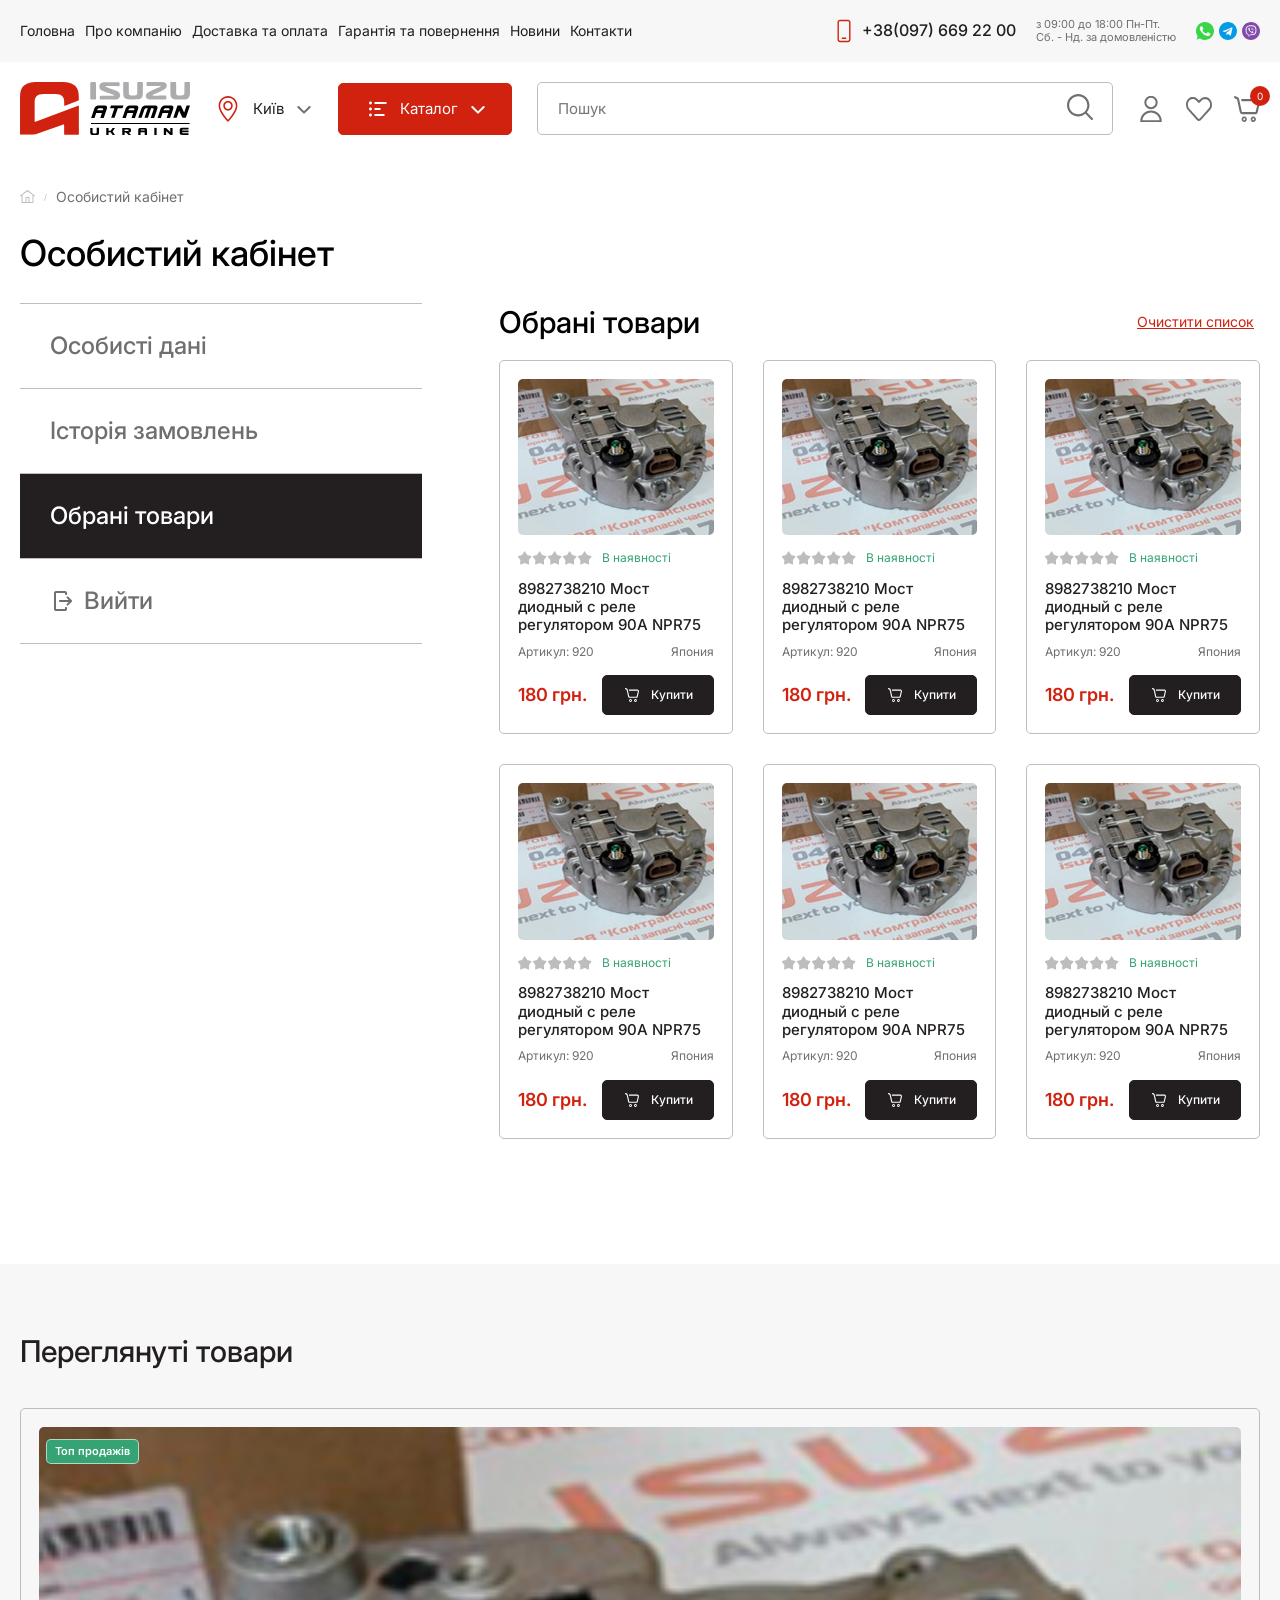
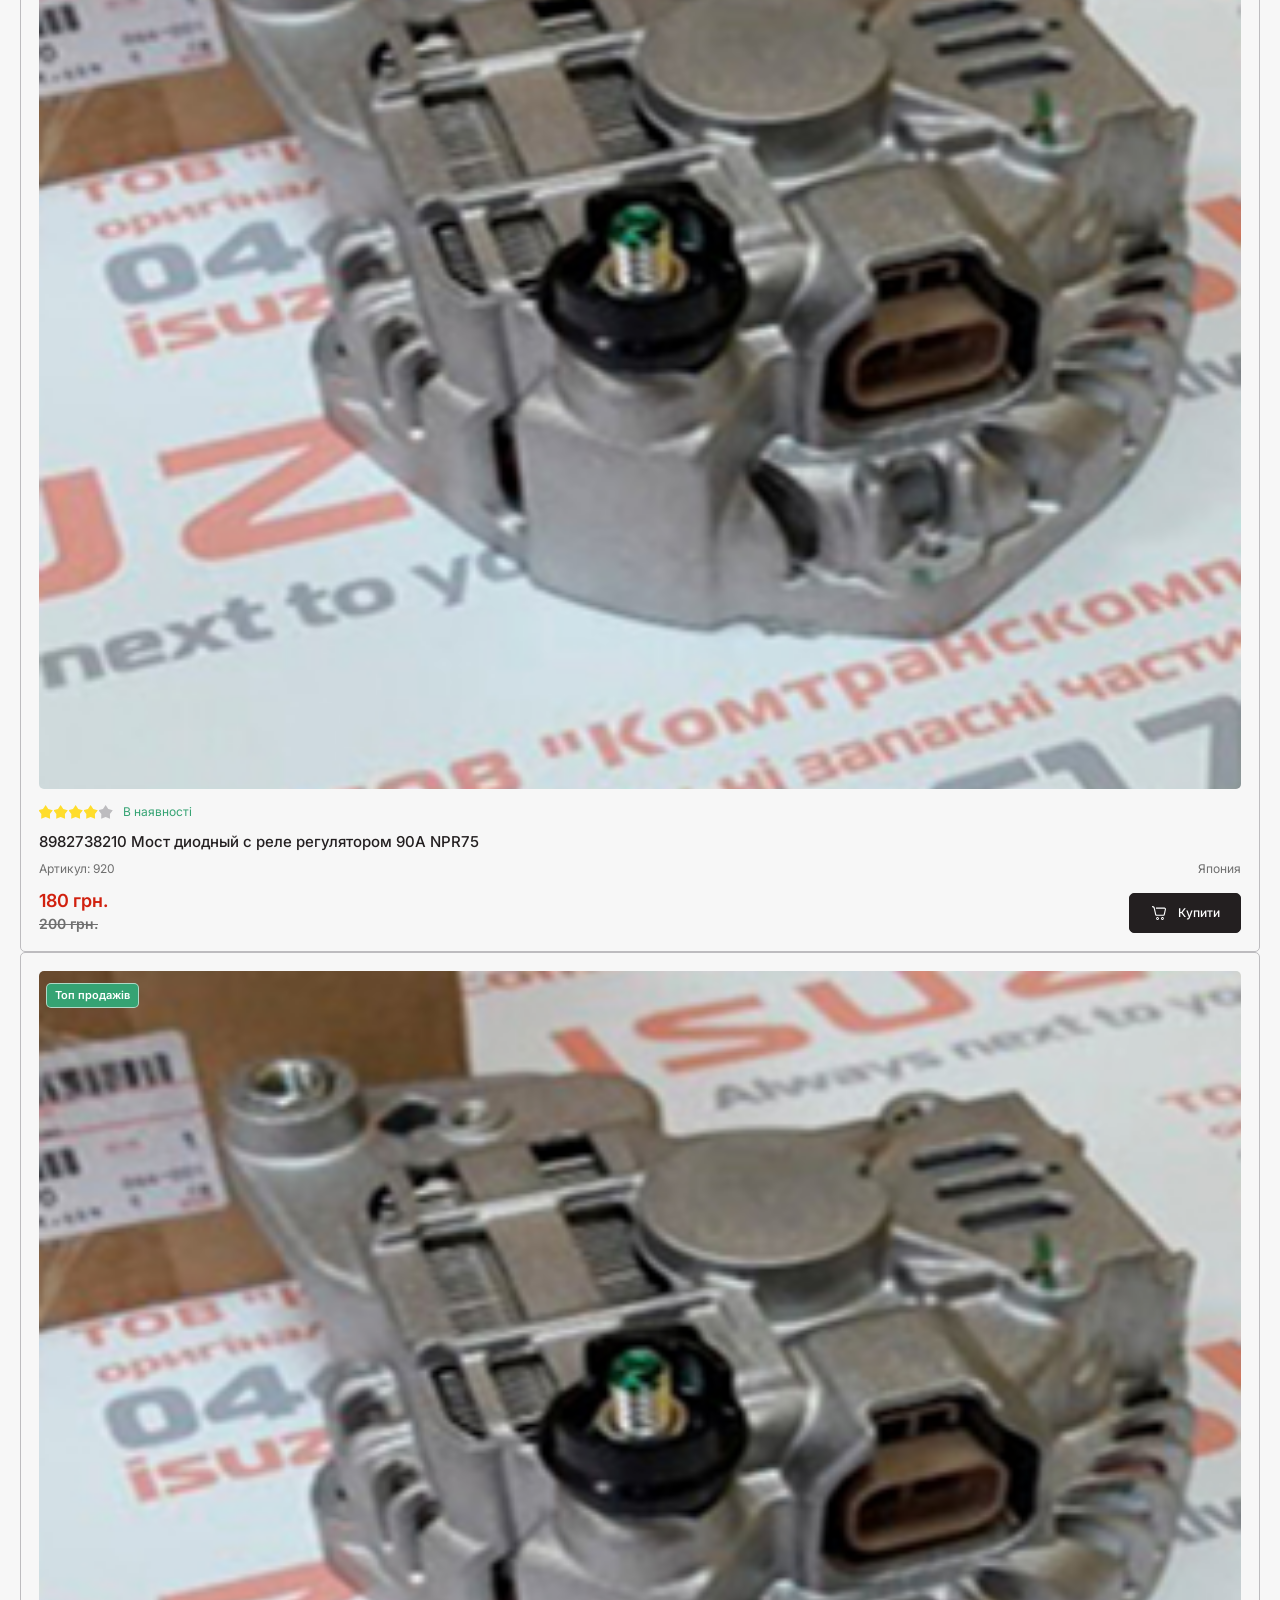
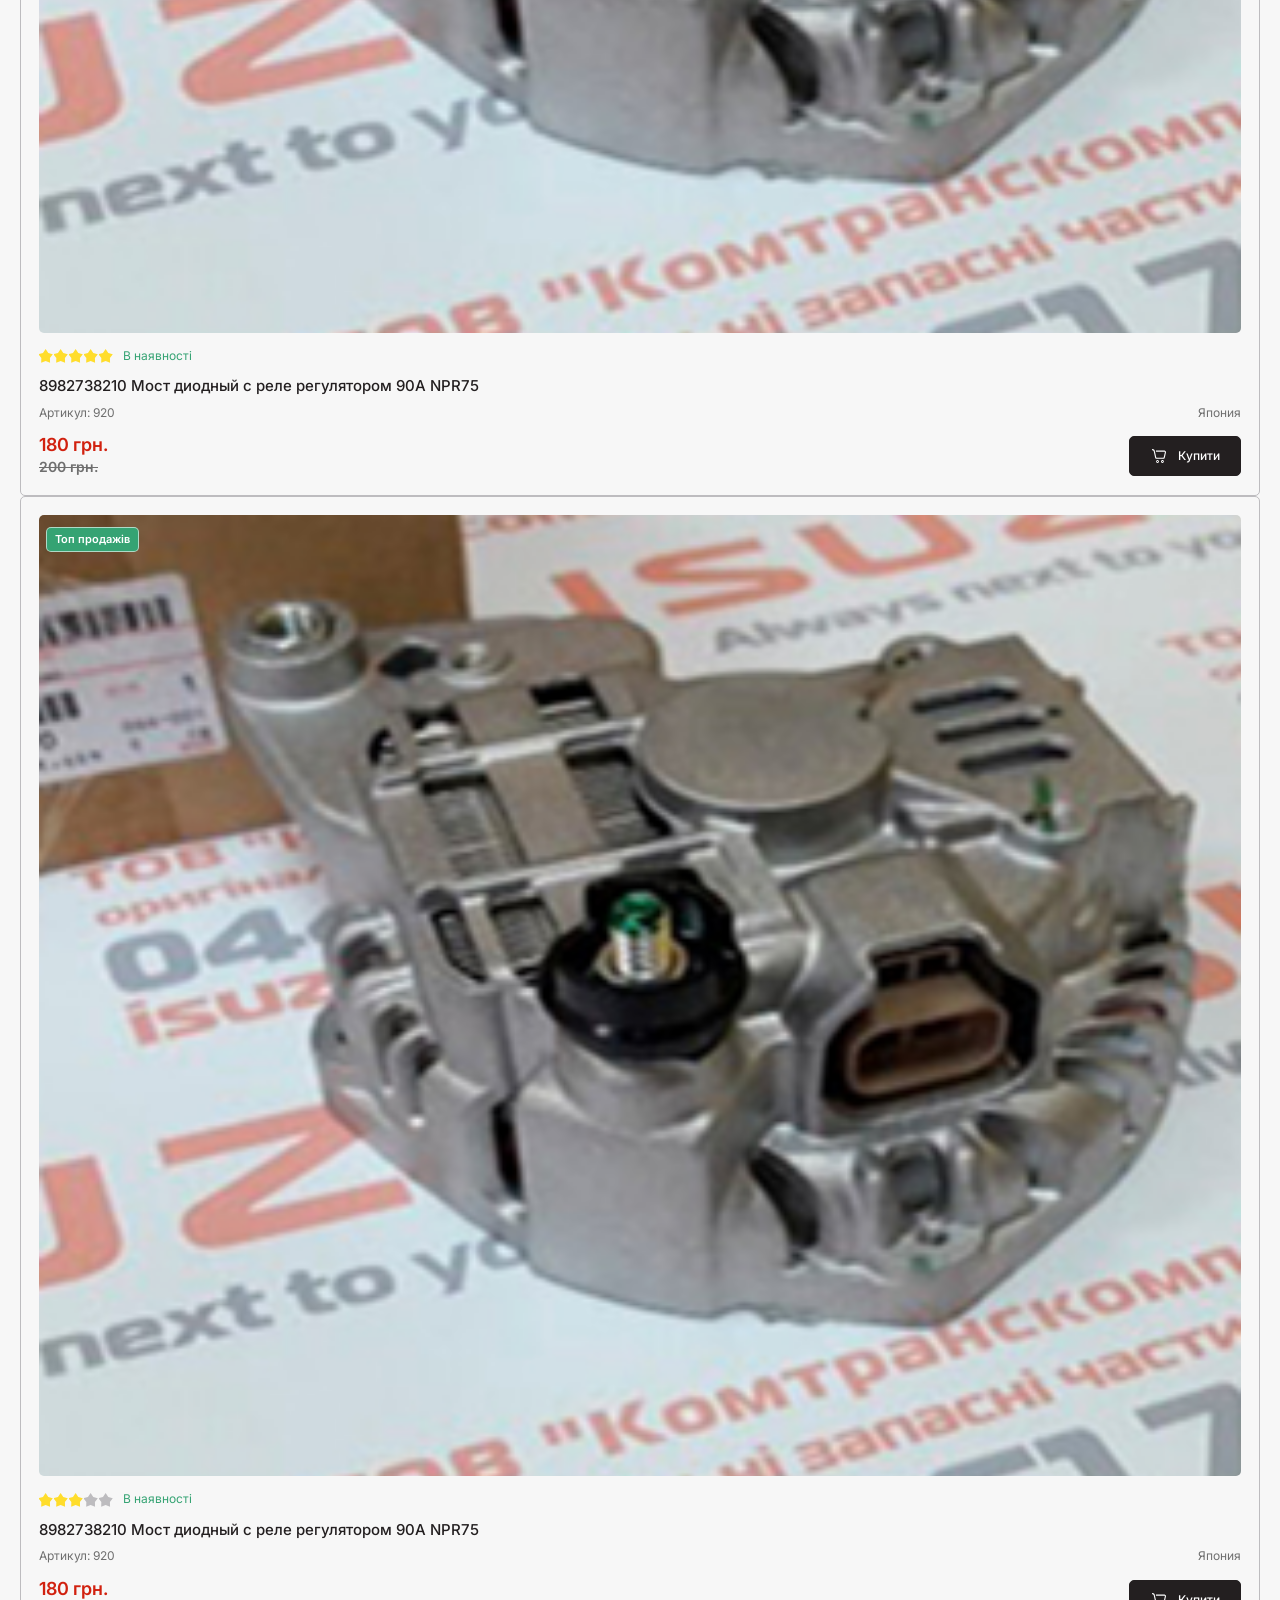
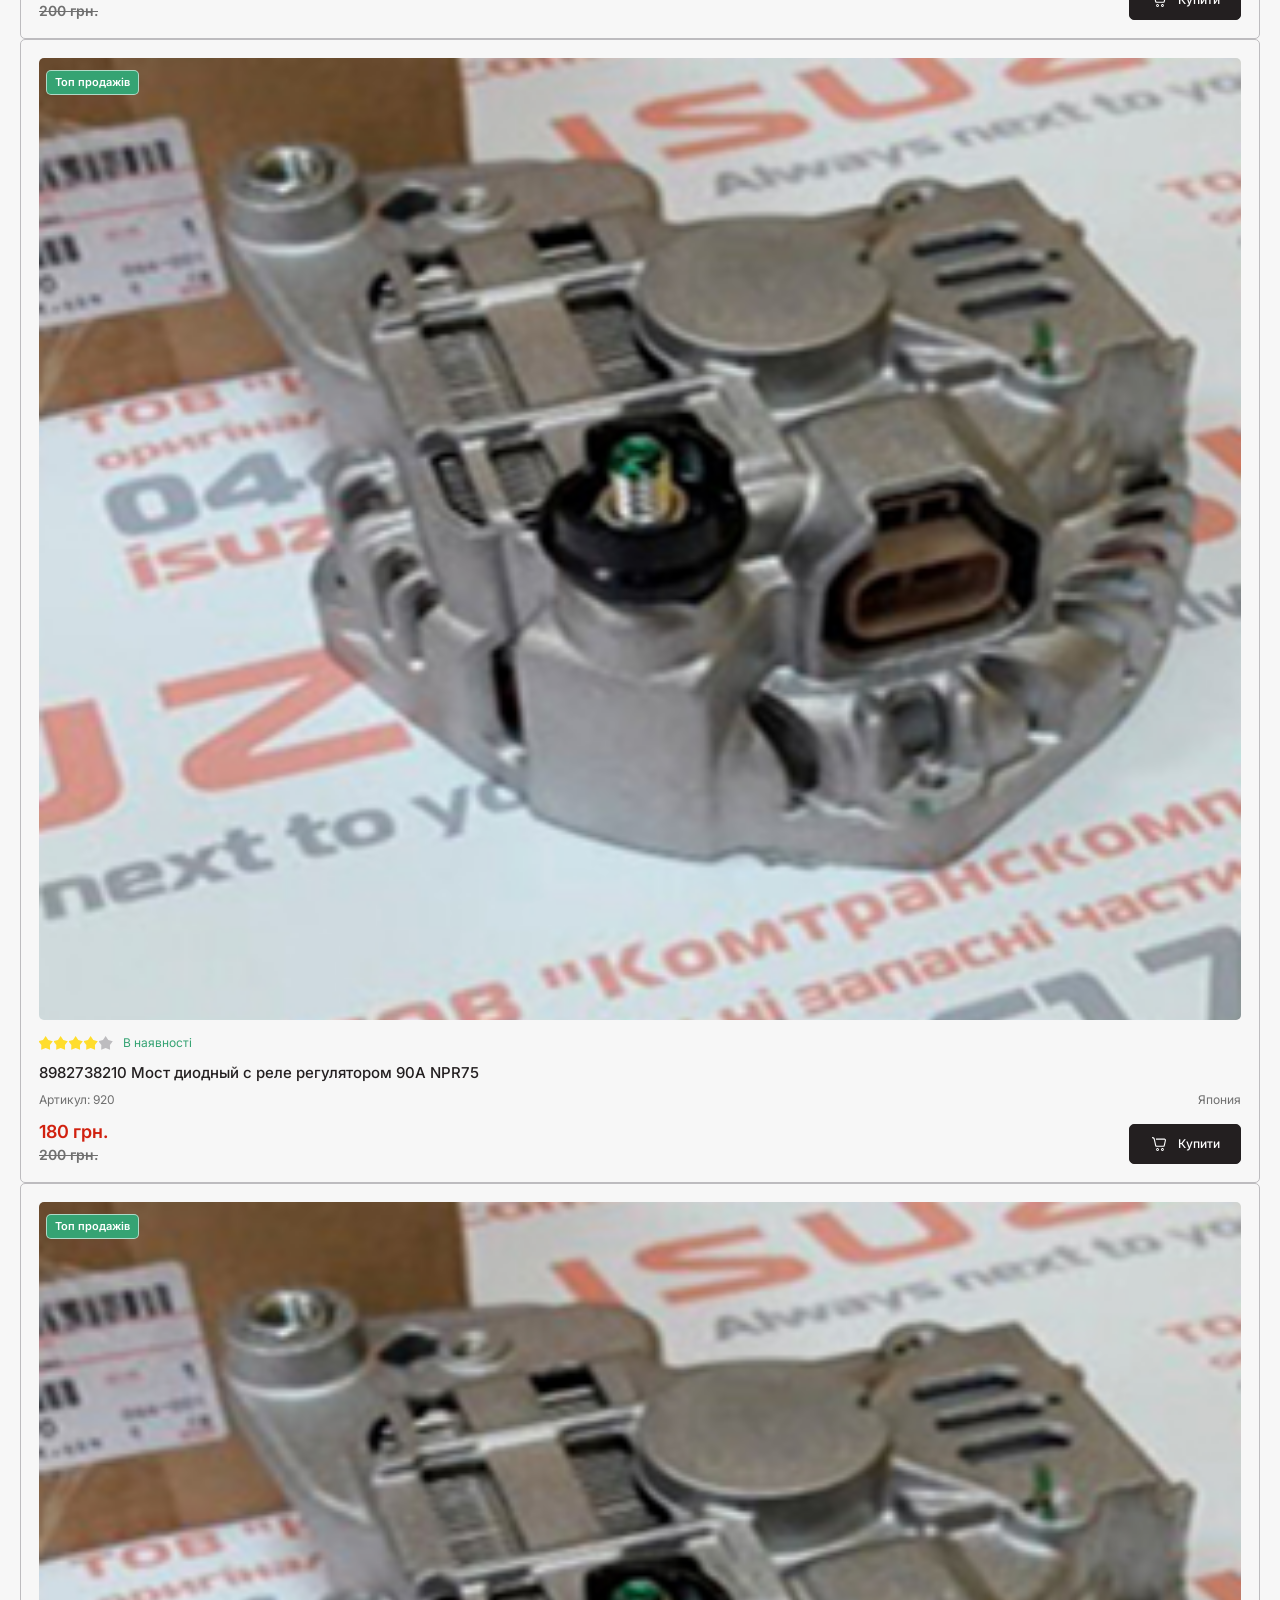
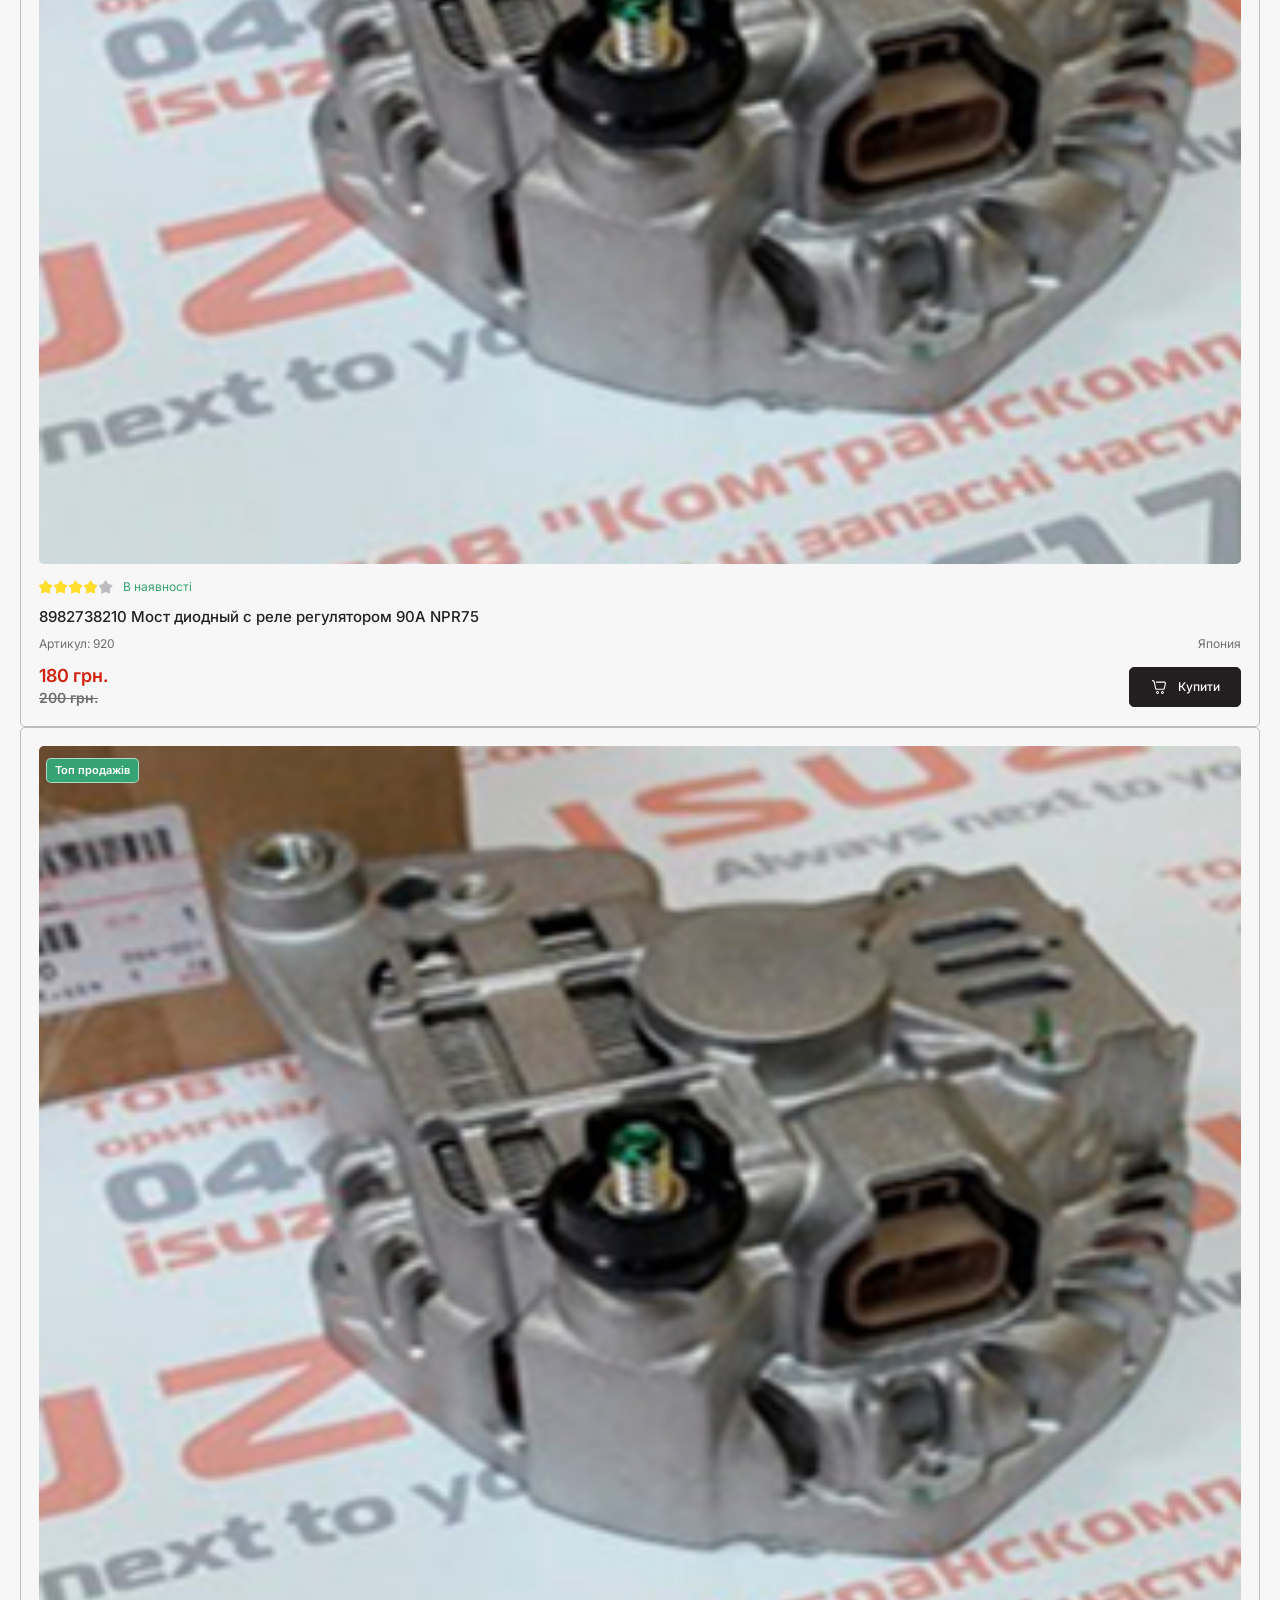
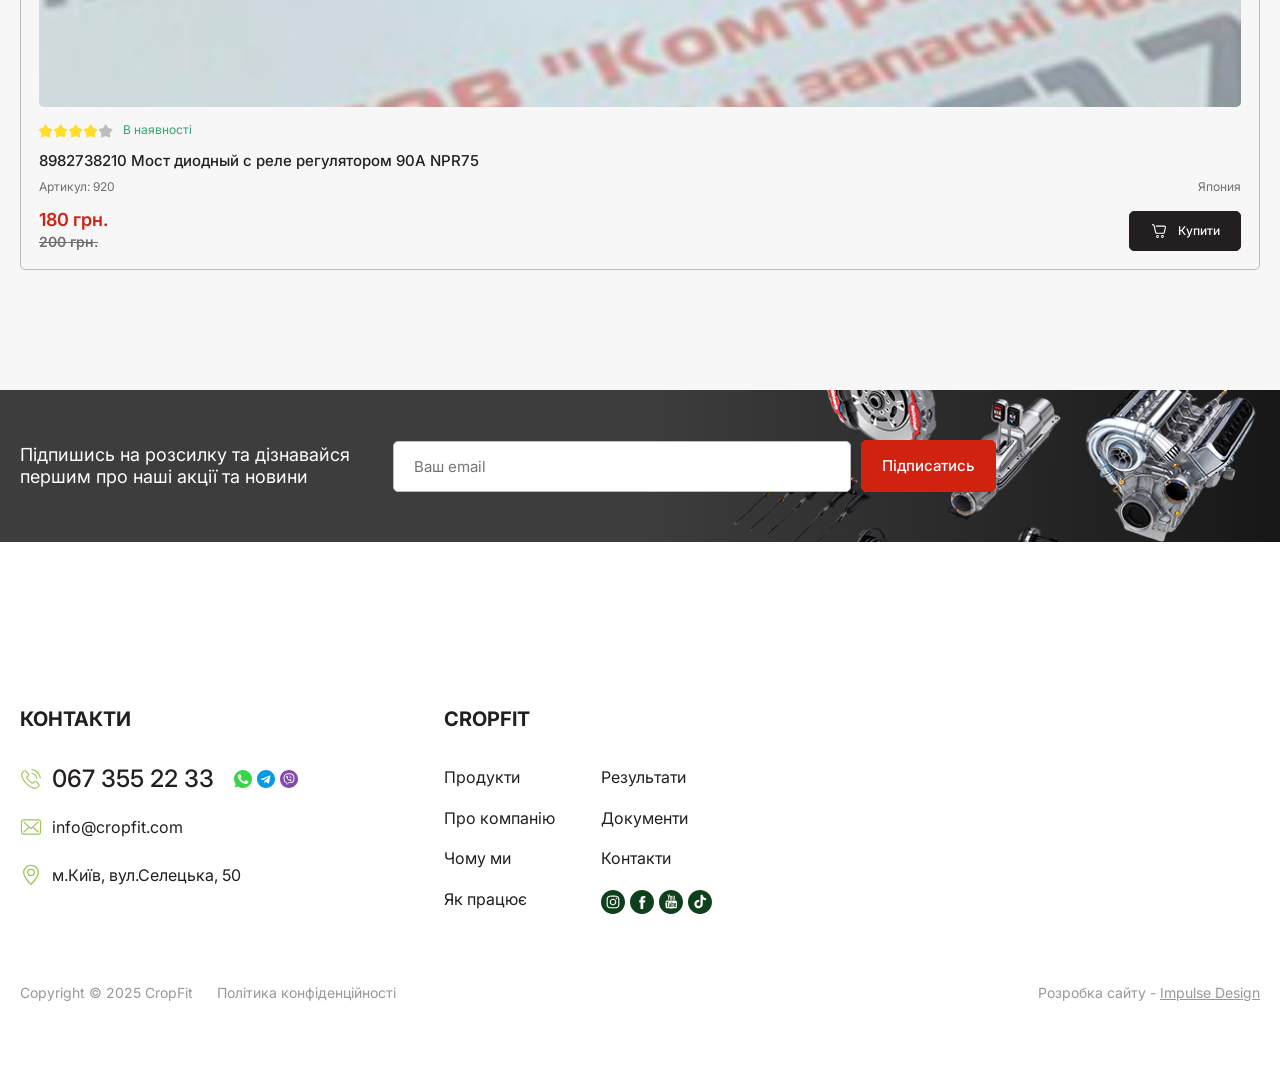
==== commit d11832fc: "commit" ====
--- a/account.html
+++ b/account.html
@@ -341,7 +341,7 @@
                     <li class="catalog-breadcrumbs__item">
 
                         <span class="catalog-breadcrumbs__current">
-                            Оформлення замовлення
+                            Особистий кабінет
                         </span>
 
                     </li>
@@ -650,175 +650,212 @@
                         </div>
 
                         <div class="catalog-grid">
-                            <article class="product-card">
-                                <div class="product-card__image-wrapper">
-                                    <img src="./assets/product.jpg" alt="product" class="img">
-                                    <span class="">Топ продажів</span>
-                                </div>
-                                <div class="rating-container">
-                                    <div class="rating">
-                                        <span class="star "></span>
-                                        <span class="star "></span>
-                                        <span class="star "></span>
-                                        <span class="star "></span>
-                                        <span class="star"></span>
-                                    </div>
-                                    <span class="in-stock">В наявності</span>
-                                </div>
-                                <div class="product-card__content">
-                                    <h3 class="product-card__title">8982738210 Мост диодный с реле регулятором 90А NPR75
-                                    </h3>
-                                    <div class="product-card__meta">
-                                        <p class="product-card__info">Артикул: 920</p>
-                                        <span>Япония</span>
-                                    </div>
-                                    <div class="product-card__footer">
-                                        <span class="product-card__price">180 грн.</span>
-                                        <button class="product-card__buy">Купити</button>
-                                    </div>
-                                </div>
-                            </article>
-                            <article class="product-card">
-                                <div class="product-card__image-wrapper">
-                                    <img src="./assets/product.jpg" alt="product" class="img">
-                                    <span class="">Топ продажів</span>
-                                </div>
-                                <div class="rating-container">
-                                    <div class="rating">
-                                        <span class="star "></span>
-                                        <span class="star "></span>
-                                        <span class="star "></span>
-                                        <span class="star "></span>
-                                        <span class="star"></span>
-                                    </div>
-                                    <span class="in-stock">В наявності</span>
-                                </div>
-                                <div class="product-card__content">
-                                    <h3 class="product-card__title">8982738210 Мост диодный с реле регулятором 90А NPR75
-                                    </h3>
-                                    <div class="product-card__meta">
-                                        <p class="product-card__info">Артикул: 920</p>
-                                        <span>Япония</span>
-                                    </div>
-                                    <div class="product-card__footer">
-                                        <span class="product-card__price">180 грн.</span>
-                                        <button class="product-card__buy">Купити</button>
-                                    </div>
-                                </div>
-                            </article>
-                            <article class="product-card">
-                                <div class="product-card__image-wrapper">
-                                    <img src="./assets/product.jpg" alt="product" class="img">
-                                    <span class="">Топ продажів</span>
-                                </div>
-                                <div class="rating-container">
-                                    <div class="rating">
-                                        <span class="star "></span>
-                                        <span class="star "></span>
-                                        <span class="star "></span>
-                                        <span class="star "></span>
-                                        <span class="star"></span>
-                                    </div>
-                                    <span class="in-stock">В наявності</span>
-                                </div>
-                                <div class="product-card__content">
-                                    <h3 class="product-card__title">8982738210 Мост диодный с реле регулятором 90А NPR75
-                                    </h3>
-                                    <div class="product-card__meta">
-                                        <p class="product-card__info">Артикул: 920</p>
-                                        <span>Япония</span>
-                                    </div>
-                                    <div class="product-card__footer">
-                                        <span class="product-card__price">180 грн.</span>
-                                        <button class="product-card__buy">Купити</button>
-                                    </div>
-                                </div>
-                            </article>
-                            <article class="product-card">
-                                <div class="product-card__image-wrapper">
-                                    <img src="./assets/product.jpg" alt="product" class="img">
-                                    <span class="">Топ продажів</span>
-                                </div>
-                                <div class="rating-container">
-                                    <div class="rating">
-                                        <span class="star "></span>
-                                        <span class="star "></span>
-                                        <span class="star "></span>
-                                        <span class="star "></span>
-                                        <span class="star"></span>
-                                    </div>
-                                    <span class="in-stock">В наявності</span>
-                                </div>
-                                <div class="product-card__content">
-                                    <h3 class="product-card__title">8982738210 Мост диодный с реле регулятором 90А NPR75
-                                    </h3>
-                                    <div class="product-card__meta">
-                                        <p class="product-card__info">Артикул: 920</p>
-                                        <span>Япония</span>
-                                    </div>
-                                    <div class="product-card__footer">
-                                        <span class="product-card__price">180 грн.</span>
-                                        <button class="product-card__buy">Купити</button>
-                                    </div>
-                                </div>
-                            </article>
-                            <article class="product-card">
-                                <div class="product-card__image-wrapper">
-                                    <img src="./assets/product.jpg" alt="product" class="img">
-                                    <span class="">Топ продажів</span>
-                                </div>
-                                <div class="rating-container">
-                                    <div class="rating">
-                                        <span class="star "></span>
-                                        <span class="star "></span>
-                                        <span class="star "></span>
-                                        <span class="star "></span>
-                                        <span class="star"></span>
-                                    </div>
-                                    <span class="in-stock">В наявності</span>
-                                </div>
-                                <div class="product-card__content">
-                                    <h3 class="product-card__title">8982738210 Мост диодный с реле регулятором 90А NPR75
-                                    </h3>
-                                    <div class="product-card__meta">
-                                        <p class="product-card__info">Артикул: 920</p>
-                                        <span>Япония</span>
-                                    </div>
-                                    <div class="product-card__footer">
-                                        <span class="product-card__price">180 грн.</span>
-                                        <button class="product-card__buy">Купити</button>
-                                    </div>
-                                </div>
-                            </article>
-                            <article class="product-card">
-                                <div class="product-card__image-wrapper">
-                                    <img src="./assets/product.jpg" alt="product" class="img">
-                                    <span class="">Топ продажів</span>
-                                </div>
-                                <div class="rating-container">
-                                    <div class="rating">
-                                        <span class="star "></span>
-                                        <span class="star "></span>
-                                        <span class="star "></span>
-                                        <span class="star "></span>
-                                        <span class="star"></span>
-                                    </div>
-                                    <span class="in-stock">В наявності</span>
-                                </div>
-                                <div class="product-card__content">
-                                    <h3 class="product-card__title">8982738210 Мост диодный с реле регулятором 90А NPR75
-                                    </h3>
-                                    <div class="product-card__meta">
-                                        <p class="product-card__info">Артикул: 920</p>
-                                        <span>Япония</span>
-                                    </div>
-                                    <div class="product-card__footer">
-                                        <span class="product-card__price">180 грн.</span>
-                                        <button class="product-card__buy">Купити</button>
-                                    </div>
-                                </div>
-                            </article>
-                        </div>
+                            <div class="productCard">
+                                <div class="productCard__labels">
+                                    <!-- <div class="productCard__labels-item green">Топ продажів</div> -->
+                                </div>
+                                <a href="./product.html" class="productCard__image">
+                                    <img src="./assets/product.jpg" alt="">
+                                </a>
+                                <div class="productCard__rating">
+                                    <div class="productCard__rating-stars rating-stars" data-rating="0">
+                                        <span></span>
+                                        <span></span>
+                                        <span></span>
+                                        <span></span>
+                                        <span></span>
+                                    </div>
+                                    <div class="productCard__status in-stock">В наявності</div>
+                                    <!-- <div class="productCard__status out-of-stock">Не в наявності</div> -->
+                                </div>
+                                <a href="./product.html" class="productCard__title">8982738210 Мост диодный с реле
+                                    регулятором 90А NPR75</a>
+                                <div class="productCard__details">
+                                    <span>Артикул: 920</span>
+                                    <span>Япония</span>
+                                </div>
+                                <div class="productCard__bottom">
+                                    <div class="productCard__price">
+                                        180 грн.
+                                    </div>
+                                    <div class="productCard__btn btn btn-3">
+                                        <div class="productCard__btn-cart"></div>
+                                        <span>Купити</span>
+                                    </div>
+                                </div>
+                            </div>
+                            <div class="productCard">
+                                <div class="productCard__labels">
+                                    <!-- <div class="productCard__labels-item green">Топ продажів</div> -->
+                                </div>
+                                <a href="./product.html" class="productCard__image">
+                                    <img src="./assets/product.jpg" alt="">
+                                </a>
+                                <div class="productCard__rating">
+                                    <div class="productCard__rating-stars rating-stars" data-rating="0">
+                                        <span></span>
+                                        <span></span>
+                                        <span></span>
+                                        <span></span>
+                                        <span></span>
+                                    </div>
+                                    <div class="productCard__status in-stock">В наявності</div>
+                                    <!-- <div class="productCard__status out-of-stock">Не в наявності</div> -->
+                                </div>
+                                <a href="./product.html" class="productCard__title">8982738210 Мост диодный с реле
+                                    регулятором 90А NPR75</a>
+                                <div class="productCard__details">
+                                    <span>Артикул: 920</span>
+                                    <span>Япония</span>
+                                </div>
+                                <div class="productCard__bottom">
+                                    <div class="productCard__price">
+                                        180 грн.
+                                    </div>
+                                    <div class="productCard__btn btn btn-3">
+                                        <div class="productCard__btn-cart"></div>
+                                        <span>Купити</span>
+                                    </div>
+                                </div>
+                            </div>
+                            <div class="productCard">
+                                <div class="productCard__labels">
+                                    <!-- <div class="productCard__labels-item green">Топ продажів</div> -->
+                                </div>
+                                <a href="./product.html" class="productCard__image">
+                                    <img src="./assets/product.jpg" alt="">
+                                </a>
+                                <div class="productCard__rating">
+                                    <div class="productCard__rating-stars rating-stars" data-rating="0">
+                                        <span></span>
+                                        <span></span>
+                                        <span></span>
+                                        <span></span>
+                                        <span></span>
+                                    </div>
+                                    <div class="productCard__status in-stock">В наявності</div>
+                                    <!-- <div class="productCard__status out-of-stock">Не в наявності</div> -->
+                                </div>
+                                <a href="./product.html" class="productCard__title">8982738210 Мост диодный с реле
+                                    регулятором 90А NPR75</a>
+                                <div class="productCard__details">
+                                    <span>Артикул: 920</span>
+                                    <span>Япония</span>
+                                </div>
+                                <div class="productCard__bottom">
+                                    <div class="productCard__price">
+                                        180 грн.
+                                    </div>
+                                    <div class="productCard__btn btn btn-3">
+                                        <div class="productCard__btn-cart"></div>
+                                        <span>Купити</span>
+                                    </div>
+                                </div>
+                            </div>
+                            <div class="productCard">
+                                <div class="productCard__labels">
+                                    <!-- <div class="productCard__labels-item green">Топ продажів</div> -->
+                                </div>
+                                <a href="./product.html" class="productCard__image">
+                                    <img src="./assets/product.jpg" alt="">
+                                </a>
+                                <div class="productCard__rating">
+                                    <div class="productCard__rating-stars rating-stars" data-rating="0">
+                                        <span></span>
+                                        <span></span>
+                                        <span></span>
+                                        <span></span>
+                                        <span></span>
+                                    </div>
+                                    <div class="productCard__status in-stock">В наявності</div>
+                                    <!-- <div class="productCard__status out-of-stock">Не в наявності</div> -->
+                                </div>
+                                <a href="./product.html" class="productCard__title">8982738210 Мост диодный с реле
+                                    регулятором 90А NPR75</a>
+                                <div class="productCard__details">
+                                    <span>Артикул: 920</span>
+                                    <span>Япония</span>
+                                </div>
+                                <div class="productCard__bottom">
+                                    <div class="productCard__price">
+                                        180 грн.
+                                    </div>
+                                    <div class="productCard__btn btn btn-3">
+                                        <div class="productCard__btn-cart"></div>
+                                        <span>Купити</span>
+                                    </div>
+                                </div>
+                            </div>
+                            <div class="productCard">
+                                <div class="productCard__labels">
+                                    <!-- <div class="productCard__labels-item green">Топ продажів</div> -->
+                                </div>
+                                <a href="./product.html" class="productCard__image">
+                                    <img src="./assets/product.jpg" alt="">
+                                </a>
+                                <div class="productCard__rating">
+                                    <div class="productCard__rating-stars rating-stars" data-rating="0">
+                                        <span></span>
+                                        <span></span>
+                                        <span></span>
+                                        <span></span>
+                                        <span></span>
+                                    </div>
+                                    <div class="productCard__status in-stock">В наявності</div>
+                                    <!-- <div class="productCard__status out-of-stock">Не в наявності</div> -->
+                                </div>
+                                <a href="./product.html" class="productCard__title">8982738210 Мост диодный с реле
+                                    регулятором 90А NPR75</a>
+                                <div class="productCard__details">
+                                    <span>Артикул: 920</span>
+                                    <span>Япония</span>
+                                </div>
+                                <div class="productCard__bottom">
+                                    <div class="productCard__price">
+                                        180 грн.
+                                    </div>
+                                    <div class="productCard__btn btn btn-3">
+                                        <div class="productCard__btn-cart"></div>
+                                        <span>Купити</span>
+                                    </div>
+                                </div>
+                            </div>
+                            <div class="productCard">
+                                <div class="productCard__labels">
+                                    <!-- <div class="productCard__labels-item green">Топ продажів</div> -->
+                                </div>
+                                <a href="./product.html" class="productCard__image">
+                                    <img src="./assets/product.jpg" alt="">
+                                </a>
+                                <div class="productCard__rating">
+                                    <div class="productCard__rating-stars rating-stars" data-rating="0">
+                                        <span></span>
+                                        <span></span>
+                                        <span></span>
+                                        <span></span>
+                                        <span></span>
+                                    </div>
+                                    <div class="productCard__status in-stock">В наявності</div>
+                                    <!-- <div class="productCard__status out-of-stock">Не в наявності</div> -->
+                                </div>
+                                <a href="./product.html" class="productCard__title">8982738210 Мост диодный с реле
+                                    регулятором 90А NPR75</a>
+                                <div class="productCard__details">
+                                    <span>Артикул: 920</span>
+                                    <span>Япония</span>
+                                </div>
+                                <div class="productCard__bottom">
+                                    <div class="productCard__price">
+                                        180 грн.
+                                    </div>
+                                    <div class="productCard__btn btn btn-3">
+                                        <div class="productCard__btn-cart"></div>
+                                        <span>Купити</span>
+                                    </div>
+                                </div>
+                            </div>
+
+                    </div>
 
 
                     </div>
--- a/css/main.min.css
+++ b/css/main.min.css
@@ -1 +1 @@
-:root{--color-black--rgb: 35, 31, 32;--color-black: #231F20;--color-white--rgb: 255, 255, 255;--color-white: #ffffff;--color-red--rgb: 209, 33, 15;--color-red: #D1210F;--color-grey-050--rgb: 61, 61, 61;--color-grey-050: #3D3D3D;--color-grey-100--rgb: 111, 111, 111;--color-grey-100: #6F6F6F;--color-grey-150--rgb: 189, 188, 191;--color-grey-150: #BDBCBF;--color-grey-200--rgb: 247, 247, 247;--color-grey-200: #F7F7F7;--color-green-100--rgb: 53, 163, 115;--color-green-100: #35A373}*{-webkit-tap-highlight-color:rgba(0,0,0,0)}*,*::before,*::after{box-sizing:border-box}*{-webkit-text-size-adjust:100%;-moz-text-size-adjust:100%;text-size-adjust:100%}@media(max-width: 899px){*{outline:none}}body,input,textarea,button,select{font-family:"Inter",sans-serif}body{--header: 0;--footer: 0}body._lock{overflow:hidden}a{text-decoration:none}p{margin:0}ol,ul{padding:0;margin:0;list-style:none}strong{font-weight:500}html,body{position:relative;color:var(--color-black);background-color:var(--color-white);font-family:"Inter",sans-serif;font-size:16px;line-height:115%;letter-spacing:0;margin:0;padding:0}.container{max-width:1450px;width:100%;padding:0 20px;margin:0 auto}section{padding:70px 0}@media(max-width: 999px){section{padding:50px 0}}@media(max-width: 479px){section{padding:40px 0}}section._grey{background-color:var(--color-grey-200)}h1,.h1{margin:0;font-family:"Inter",sans-serif;font-size:65px;line-height:115%;font-weight:600;color:var(--color-black)}@media(max-width: 1279px){h1,.h1{font-size:48px}}@media(max-width: 999px){h1,.h1{font-size:36px}}@media(max-width: 767px){h1,.h1{font-size:32px}}h1 strong,.h1 strong{color:var(--color-red)}h2,.h2{margin:0;font-family:"Inter",sans-serif;font-size:30px;font-weight:500;line-height:115%;color:var(--color-black)}@media(max-width: 1279px){h2,.h2{font-size:28px}}@media(max-width: 999px){h2,.h2{font-size:26px}}@media(max-width: 767px){h2,.h2{font-size:24px}}h3,.h3{font-family:"Inter",sans-serif;margin:0;font-weight:500;line-height:115%;color:var(--color-black);font-size:24px}@media(max-width: 1279px){h3,.h3{font-size:22px}}@media(max-width: 999px){h3,.h3{font-size:20px}}.btn{display:flex;flex-direction:row;justify-content:center;align-items:center;padding:16px 20px;gap:10px;width:-moz-fit-content;width:fit-content;background:var(--color-red);border:1px solid var(--color-red);border-radius:5px;transition:.2s ease;font-size:15px;font-weight:500;color:var(--color-white);text-align:center;line-height:115%;cursor:pointer;letter-spacing:0em}html:not(.v-mobile) .btn:hover{background:var(--color-white);color:var(--color-red)}html:not(.v-mobile) .btn:hover svg{stroke:var(--color-red)}html:not(.v-mobile) .btn:focus-visible{background:var(--color-white);color:var(--color-red)}html:not(.v-mobile) .btn:focus-visible svg{stroke:var(--color-red)}@media(max-width: 767px){.btn{font-size:14px;padding:12px 16px}}.btn.btn-1{background:rgba(0,0,0,0);color:var(--color-red)}html:not(.v-mobile) .btn.btn-1:hover{background:var(--color-red);color:var(--color-white)}html:not(.v-mobile) .btn.btn-1:hover svg{stroke:var(--color-white)}html:not(.v-mobile) .btn.btn-1:focus-visible{background:var(--color-red);color:var(--color-white)}html:not(.v-mobile) .btn.btn-1:focus-visible svg{stroke:var(--color-white)}.btn.btn-2{background:rgba(0,0,0,0);color:var(--color-black);border:1px solid var(--color-black)}html:not(.v-mobile) .btn.btn-2:hover{background:var(--color-black);color:var(--color-white)}html:not(.v-mobile) .btn.btn-2:hover svg{stroke:var(--color-white)}html:not(.v-mobile) .btn.btn-2:focus-visible{background:var(--color-black);color:var(--color-white)}html:not(.v-mobile) .btn.btn-2:focus-visible svg{stroke:var(--color-white)}.btn.btn-3{border:1px solid var(--color-black);background:var(--color-black);color:var(--color-white)}html:not(.v-mobile) .btn.btn-3:hover{background:rgba(0,0,0,0);color:var(--color-black)}html:not(.v-mobile) .btn.btn-3:hover svg{stroke:var(--color-white)}html:not(.v-mobile) .btn.btn-3:focus-visible{background:rgba(0,0,0,0);color:var(--color-black)}html:not(.v-mobile) .btn.btn-3:focus-visible svg{stroke:var(--color-white)}.btn svg{width:20px;height:auto;transition:.2s ease}.swiper{--swiper-navigation-size: 16px;--swiper-navigation-top-offset: 0;--swiper-navigation-sides-offset: 0;--swiper-pagination-color: var(--color-red);--swiper-pagination-progressbar-bg-color: var(--color-grey-150)}.swiper-bottom{position:relative;display:flex;align-items:center;gap:24px;margin-top:50px}@media(max-width: 767px){.swiper-bottom{margin-top:30px}}.swiper-pagination{position:relative;--swiper-pagination-bottom: 0;--swiper-pagination-left: 0;--swiper-pagination-right: 0;--swiper-pagination-top: 0}.swiper-pagination-pages{white-space:nowrap;font-size:14px}.swiper-pagination-lock+.swiper-buttons{display:none}.swiper-buttons{display:flex;align-items:center;gap:14px}.swiper-button-prev{position:relative;margin:0 !important}.swiper-button-prev:before{content:"";background-image:url("data:image/svg+xml,%3Csvg width='16' height='16' viewBox='0 0 16 16' fill='none' xmlns='http://www.w3.org/2000/svg'%3E%3Cpath d='M15.0711 8.0001H0.928932' stroke='%23231F20' stroke-linecap='round' stroke-linejoin='round'/%3E%3Cpath d='M6.67419 13.7454L0.928952 8.00012L6.67419 2.25488' stroke='%23231F20' stroke-linecap='round' stroke-linejoin='round'/%3E%3C/svg%3E%0A");background-position:center;background-repeat:no-repeat;background-size:cover;display:block;width:100%;height:100%}.swiper-button-prev svg{display:none}.swiper-button-next{position:relative;margin:0 !important}.swiper-button-next:before{content:"";background-image:url("data:image/svg+xml,%3Csvg width='16' height='16' viewBox='0 0 16 16' fill='none' xmlns='http://www.w3.org/2000/svg'%3E%3Cpath d='M0.928932 8.0001H15.0711' stroke='%23231F20' stroke-linecap='round' stroke-linejoin='round'/%3E%3Cpath d='M9.32581 13.7454L15.071 8.00012L9.32581 2.25488' stroke='%23231F20' stroke-linecap='round' stroke-linejoin='round'/%3E%3C/svg%3E%0A");background-position:center;background-repeat:no-repeat;background-size:cover;display:block;width:100%;height:100%}.swiper-button-next svg{display:none}.categoryCard{display:flex;flex-direction:column;justify-content:center;align-items:center;text-align:center;gap:12px;padding:30px;border:1px solid var(--color-grey-150);transition:.2s ease;border-radius:5px;max-width:195px;width:100%}.categoryCard span{font-size:18px;transition:.2s ease;color:var(--color-black);line-height:115%}.categoryCard img{width:auto;height:auto;max-width:100%;max-height:100%}html:not(.v-mobile) .categoryCard:hover{border:1px solid var(--color-red);box-shadow:0px 4px 15px 0px rgba(208,138,138,0.2509803922)}html:not(.v-mobile) .categoryCard:hover span{color:var(--color-red)}html:not(.v-mobile) .categoryCard:focus-visible{border:1px solid var(--color-red);box-shadow:0px 4px 15px 0px rgba(208,138,138,0.2509803922)}html:not(.v-mobile) .categoryCard:focus-visible span{color:var(--color-red)}.productCard{position:relative;border:1px solid var(--color-grey-150);transition:border .2s ease,box-shadow .2s ease;border-radius:5px;padding:18px;width:100%}html:not(.v-mobile) .productCard:hover{border:1px solid var(--color-red);box-shadow:0px 4px 15px 0px rgba(208,138,138,0.2509803922)}html:not(.v-mobile) .productCard:focus-visible{border:1px solid var(--color-red);box-shadow:0px 4px 15px 0px rgba(208,138,138,0.2509803922)}.productCard__labels{position:absolute;top:30px;left:0;margin:0 25px;display:flex;flex-wrap:wrap;align-items:center;gap:6px;z-index:2}.productCard__labels-item{display:flex;justify-content:center;align-items:center;text-align:center;padding:6px 8px;font-size:11px;line-height:100%;font-weight:600;color:var(--color-white);border:1px solid rgba(var(--color-white--rgb), 0.6);border-radius:5px;background-color:var(--color-green-100)}.productCard__labels-item.red{background-color:var(--color-red)}.productCard__image{position:relative;display:flex;width:100%;padding-top:80%;border-radius:5px;overflow:hidden}.productCard__image img{position:absolute;top:0;left:0;width:100%;height:100%;-o-object-fit:cover;object-fit:cover;transition:.2s ease}html:not(.v-mobile) .productCard__image:hover img{transform:scale(1.1)}html:not(.v-mobile) .productCard__image:focus-visible img{transform:scale(1.1)}.productCard__rating{margin-top:16px;display:flex;align-items:center;gap:10px}.productCard__status{font-size:12px;color:var(--color-green-100);line-height:121%}.productCard__status.out-of-stock{color:var(--color-red)}.productCard__title{margin-top:14px;display:flex;color:var(--color-black);font-weight:500;font-size:15px;transition:.2s ease}html:not(.v-mobile) .productCard__title:hover{color:var(--color-red)}html:not(.v-mobile) .productCard__title:focus-visible{color:var(--color-red)}.productCard__details{margin-top:8px;display:flex;justify-content:space-between;flex-wrap:wrap;align-items:center;gap:4px;font-size:12px;color:var(--color-grey-100)}.productCard__bottom{margin-top:14px;display:flex;justify-content:space-between;align-items:center;gap:4px}.productCard__price{display:flex;flex-direction:column;gap:4px;font-size:18px;font-weight:600;color:var(--color-red)}.productCard__price span{color:var(--color-grey-100);text-decoration:line-through;font-size:14px}.productCard__btn{padding:10px 20px;font-size:12px;font-weight:500}.productCard__btn-cart{background-image:url("data:image/svg+xml,%3Csvg width='18' height='18' viewBox='0 0 18 18' fill='none' xmlns='http://www.w3.org/2000/svg'%3E%3Cpath fill-rule='evenodd' clip-rule='evenodd' d='M2.37474 2.03024C2.16243 2.1142 2 2.35798 2 2.59256C2 2.73803 2.07636 2.9203 2.1814 3.0255C2.22501 3.06916 2.54602 3.24585 2.89476 3.4181C3.2435 3.59035 3.55627 3.7601 3.58977 3.7953C3.64099 3.84909 3.76918 4.41206 4.39306 7.32297C4.90542 9.71357 5.15748 10.8361 5.20671 10.9465C5.36625 11.304 5.65547 11.5889 6.01728 11.7451L6.17541 11.8133L9.88338 11.8224C12.6192 11.8292 13.6311 11.8226 13.743 11.7974C13.9905 11.7416 14.2265 11.6041 14.4344 11.3945C14.7637 11.0626 14.7385 11.1483 15.3985 8.11619C15.7177 6.64985 15.9862 5.36133 15.9951 5.25283C16.0545 4.5317 15.5683 3.82302 14.8983 3.65428C14.7448 3.61563 14.169 3.60974 10.5097 3.60935C5.89309 3.60888 6.19416 3.59745 6.01444 3.77986C5.89733 3.89873 5.84983 4.01795 5.84776 4.1981C5.84523 4.41831 5.93695 4.59279 6.1181 4.71243L6.25376 4.80201L10.4831 4.81674L14.7124 4.83147L14.7928 4.92769C14.8515 4.99786 14.8733 5.05389 14.8733 5.13476C14.8733 5.2946 13.7558 10.4034 13.7015 10.492C13.6006 10.6565 13.7614 10.6497 9.97987 10.6497C6.24814 10.6497 6.38452 10.6549 6.26132 10.5072C6.22333 10.4616 6.01111 9.51946 5.47063 6.99712C4.97638 4.69051 4.70803 3.49378 4.65989 3.38143C4.55792 3.14339 4.39402 2.92849 4.21058 2.79227C3.99301 2.63071 2.75011 2.02135 2.60044 2.00285C2.5308 1.99424 2.43696 2.00564 2.37474 2.03024ZM7.25059 13.0115C6.69693 13.1235 6.22178 13.6566 6.12995 14.2688C6.04623 14.8272 6.29286 15.422 6.74057 15.7415C7.167 16.0458 7.69794 16.081 8.16035 15.8356C8.91371 15.4358 9.16483 14.4087 8.69355 13.6546C8.3807 13.1539 7.80805 12.8987 7.25059 13.0115ZM12.1302 13.0115C11.9013 13.0578 11.6056 13.2282 11.4315 13.4143C11.1798 13.6833 11.0574 13.9448 11.0159 14.3027C10.9235 15.0987 11.4087 15.8091 12.1558 15.9715C13.076 16.1715 13.9418 15.2892 13.807 14.289C13.6918 13.4342 12.9257 12.8505 12.1302 13.0115ZM7.75481 14.0049C7.88116 14.0738 7.93916 14.1407 7.99389 14.2807C8.04996 14.4241 8.0466 14.5852 7.98443 14.7298C7.92419 14.87 7.86272 14.9328 7.72603 14.9938C7.54709 15.0737 7.31259 15.0331 7.17284 14.8981C6.97129 14.7033 6.97074 14.2808 7.17185 14.0928C7.33219 13.9428 7.57405 13.9063 7.75481 14.0049ZM12.7156 14.0562C12.87 14.188 12.9208 14.3114 12.9094 14.5274C12.8977 14.7504 12.8032 14.8997 12.6184 14.9871C12.147 15.2099 11.7047 14.644 11.9901 14.1832C12.1435 13.9354 12.5009 13.8729 12.7156 14.0562Z' fill='white'/%3E%3C/svg%3E%0A");background-position:center;background-size:cover;background-repeat:no-repeat;display:block;width:18px;height:18px;transition:.2s ease}html:not(.v-mobile) .productCard__btn:hover .productCard__btn-cart{background-image:url("data:image/svg+xml,%3Csvg width='18' height='18' viewBox='0 0 18 18' fill='none' xmlns='http://www.w3.org/2000/svg'%3E%3Cpath fill-rule='evenodd' clip-rule='evenodd' d='M2.37474 2.03024C2.16243 2.1142 2 2.35798 2 2.59256C2 2.73803 2.07636 2.9203 2.1814 3.0255C2.22501 3.06916 2.54602 3.24585 2.89476 3.4181C3.2435 3.59035 3.55627 3.7601 3.58977 3.7953C3.64099 3.84909 3.76918 4.41206 4.39306 7.32297C4.90542 9.71357 5.15748 10.8361 5.20671 10.9465C5.36625 11.304 5.65547 11.5889 6.01728 11.7451L6.17541 11.8133L9.88338 11.8224C12.6192 11.8292 13.6311 11.8226 13.743 11.7974C13.9905 11.7416 14.2265 11.6041 14.4344 11.3945C14.7637 11.0626 14.7385 11.1483 15.3985 8.11619C15.7177 6.64985 15.9862 5.36133 15.9951 5.25283C16.0545 4.5317 15.5683 3.82302 14.8983 3.65428C14.7448 3.61563 14.169 3.60974 10.5097 3.60935C5.89309 3.60888 6.19416 3.59745 6.01444 3.77986C5.89733 3.89873 5.84983 4.01795 5.84776 4.1981C5.84523 4.41831 5.93695 4.59279 6.1181 4.71243L6.25376 4.80201L10.4831 4.81674L14.7124 4.83147L14.7928 4.92769C14.8515 4.99786 14.8733 5.05389 14.8733 5.13476C14.8733 5.2946 13.7558 10.4034 13.7015 10.492C13.6006 10.6565 13.7614 10.6497 9.97987 10.6497C6.24814 10.6497 6.38452 10.6549 6.26132 10.5072C6.22333 10.4616 6.01111 9.51946 5.47063 6.99712C4.97638 4.69051 4.70803 3.49378 4.65989 3.38143C4.55792 3.14339 4.39402 2.92849 4.21058 2.79227C3.99301 2.63071 2.75011 2.02135 2.60044 2.00285C2.5308 1.99424 2.43696 2.00564 2.37474 2.03024ZM7.25059 13.0115C6.69693 13.1235 6.22178 13.6566 6.12995 14.2688C6.04623 14.8272 6.29286 15.422 6.74057 15.7415C7.167 16.0458 7.69794 16.081 8.16035 15.8356C8.91371 15.4358 9.16483 14.4087 8.69355 13.6546C8.3807 13.1539 7.80805 12.8987 7.25059 13.0115ZM12.1302 13.0115C11.9013 13.0578 11.6056 13.2282 11.4315 13.4143C11.1798 13.6833 11.0574 13.9448 11.0159 14.3027C10.9235 15.0987 11.4087 15.8091 12.1558 15.9715C13.076 16.1715 13.9418 15.2892 13.807 14.289C13.6918 13.4342 12.9257 12.8505 12.1302 13.0115ZM7.75481 14.0049C7.88116 14.0738 7.93916 14.1407 7.99389 14.2807C8.04996 14.4241 8.0466 14.5852 7.98443 14.7298C7.92419 14.87 7.86272 14.9328 7.72603 14.9938C7.54709 15.0737 7.31259 15.0331 7.17284 14.8981C6.97129 14.7033 6.97074 14.2808 7.17185 14.0928C7.33219 13.9428 7.57405 13.9063 7.75481 14.0049ZM12.7156 14.0562C12.87 14.188 12.9208 14.3114 12.9094 14.5274C12.8977 14.7504 12.8032 14.8997 12.6184 14.9871C12.147 15.2099 11.7047 14.644 11.9901 14.1832C12.1435 13.9354 12.5009 13.8729 12.7156 14.0562Z' fill='%23231F20'/%3E%3C/svg%3E%0A")}html:not(.v-mobile) .productCard__btn:focus-visible .productCard__btn-cart{background-image:url("data:image/svg+xml,%3Csvg width='18' height='18' viewBox='0 0 18 18' fill='none' xmlns='http://www.w3.org/2000/svg'%3E%3Cpath fill-rule='evenodd' clip-rule='evenodd' d='M2.37474 2.03024C2.16243 2.1142 2 2.35798 2 2.59256C2 2.73803 2.07636 2.9203 2.1814 3.0255C2.22501 3.06916 2.54602 3.24585 2.89476 3.4181C3.2435 3.59035 3.55627 3.7601 3.58977 3.7953C3.64099 3.84909 3.76918 4.41206 4.39306 7.32297C4.90542 9.71357 5.15748 10.8361 5.20671 10.9465C5.36625 11.304 5.65547 11.5889 6.01728 11.7451L6.17541 11.8133L9.88338 11.8224C12.6192 11.8292 13.6311 11.8226 13.743 11.7974C13.9905 11.7416 14.2265 11.6041 14.4344 11.3945C14.7637 11.0626 14.7385 11.1483 15.3985 8.11619C15.7177 6.64985 15.9862 5.36133 15.9951 5.25283C16.0545 4.5317 15.5683 3.82302 14.8983 3.65428C14.7448 3.61563 14.169 3.60974 10.5097 3.60935C5.89309 3.60888 6.19416 3.59745 6.01444 3.77986C5.89733 3.89873 5.84983 4.01795 5.84776 4.1981C5.84523 4.41831 5.93695 4.59279 6.1181 4.71243L6.25376 4.80201L10.4831 4.81674L14.7124 4.83147L14.7928 4.92769C14.8515 4.99786 14.8733 5.05389 14.8733 5.13476C14.8733 5.2946 13.7558 10.4034 13.7015 10.492C13.6006 10.6565 13.7614 10.6497 9.97987 10.6497C6.24814 10.6497 6.38452 10.6549 6.26132 10.5072C6.22333 10.4616 6.01111 9.51946 5.47063 6.99712C4.97638 4.69051 4.70803 3.49378 4.65989 3.38143C4.55792 3.14339 4.39402 2.92849 4.21058 2.79227C3.99301 2.63071 2.75011 2.02135 2.60044 2.00285C2.5308 1.99424 2.43696 2.00564 2.37474 2.03024ZM7.25059 13.0115C6.69693 13.1235 6.22178 13.6566 6.12995 14.2688C6.04623 14.8272 6.29286 15.422 6.74057 15.7415C7.167 16.0458 7.69794 16.081 8.16035 15.8356C8.91371 15.4358 9.16483 14.4087 8.69355 13.6546C8.3807 13.1539 7.80805 12.8987 7.25059 13.0115ZM12.1302 13.0115C11.9013 13.0578 11.6056 13.2282 11.4315 13.4143C11.1798 13.6833 11.0574 13.9448 11.0159 14.3027C10.9235 15.0987 11.4087 15.8091 12.1558 15.9715C13.076 16.1715 13.9418 15.2892 13.807 14.289C13.6918 13.4342 12.9257 12.8505 12.1302 13.0115ZM7.75481 14.0049C7.88116 14.0738 7.93916 14.1407 7.99389 14.2807C8.04996 14.4241 8.0466 14.5852 7.98443 14.7298C7.92419 14.87 7.86272 14.9328 7.72603 14.9938C7.54709 15.0737 7.31259 15.0331 7.17284 14.8981C6.97129 14.7033 6.97074 14.2808 7.17185 14.0928C7.33219 13.9428 7.57405 13.9063 7.75481 14.0049ZM12.7156 14.0562C12.87 14.188 12.9208 14.3114 12.9094 14.5274C12.8977 14.7504 12.8032 14.8997 12.6184 14.9871C12.147 15.2099 11.7047 14.644 11.9901 14.1832C12.1435 13.9354 12.5009 13.8729 12.7156 14.0562Z' fill='%23231F20'/%3E%3C/svg%3E%0A")}.rating-stars{display:flex;align-items:center;gap:1px}.rating-stars span{display:block;width:14px;height:14px;background-image:url("data:image/svg+xml,%3Csvg width='14' height='13' viewBox='0 0 14 13' fill='none' xmlns='http://www.w3.org/2000/svg'%3E%3Cpath d='M6.65747 0L9.12617 3.60213L13.3149 4.83688L10.6519 8.29787L10.772 12.6631L6.65747 11.2L2.54297 12.6631L2.66303 8.29787L7.48634e-05 4.83688L4.18877 3.60213L6.65747 0Z' fill='%23BDBCBF'/%3E%3C/svg%3E%0A");background-position:center;background-size:cover;background-repeat:no-repeat}.rating-stars[data-rating="1"] span:nth-child(-n+1),.rating-stars[data-rating="2"] span:nth-child(-n+2),.rating-stars[data-rating="3"] span:nth-child(-n+3),.rating-stars[data-rating="4"] span:nth-child(-n+4),.rating-stars[data-rating="5"] span:nth-child(-n+5){background-image:url("data:image/svg+xml,%3Csvg width='14' height='13' viewBox='0 0 14 13' fill='none' xmlns='http://www.w3.org/2000/svg'%3E%3Cpath d='M6.65747 0L9.12617 3.60213L13.3149 4.83688L10.6519 8.29787L10.772 12.6631L6.65747 11.2L2.54297 12.6631L2.66303 8.29787L7.48634e-05 4.83688L4.18877 3.60213L6.65747 0Z' fill='%23FFDD2C'/%3E%3C/svg%3E%0A")}.header{position:relative;z-index:2}.header__wrapper{display:flex;flex-direction:column}.header__top{background-color:var(--color-grey-200);padding-top:18px;padding-bottom:18px}@media(max-width: 767px){.header__top{padding-top:12px;padding-bottom:12px}}.header__top-wrapper{display:flex;align-items:center;justify-content:space-between;gap:25px}@media(max-width: 999px){.header__top-wrapper{justify-content:center}}@media(max-width: 999px){.header__menu{position:fixed;top:0;left:100%;transition:.2s ease;padding:var(--wrap);border-radius:0;width:100%;height:100%;z-index:10;background-color:var(--color-white);padding:40px 20px}}.header__menu._active{left:0}.header__menu>ul{display:flex;justify-content:space-between;align-items:center;gap:10px}@media(max-width: 999px){.header__menu>ul{flex-direction:column;align-items:flex-start;margin-top:20px;gap:30px}}.header__menu>ul li a{color:var(--color-black);transition:.2s ease;display:flex;align-items:center;gap:12px;text-align:center;font-size:14px}html:not(.v-mobile) .header__menu>ul li a:hover{color:var(--color-red)}html:not(.v-mobile) .header__menu>ul li a:focus-visible{color:var(--color-red)}@media(max-width: 1279px){.header__menu>ul li a{font-size:12px}}@media(max-width: 999px){.header__menu>ul li a{font-size:24px}}.header__menu-close{display:none;position:absolute;top:10px;right:10px}@media(max-width: 999px){.header__menu-close{display:flex}}.header__contacts{display:flex;align-items:center;gap:20px}.header__phone{display:flex;align-items:center;gap:5px}.header__phone span{color:var(--color-black);font-weight:500;font-size:16px;transition:.2s ease;line-height:120%}html:not(.v-mobile) .header__phone span:hover{color:var(--color-red)}html:not(.v-mobile) .header__phone span:focus-visible{color:var(--color-red)}@media(max-width: 1279px){.header__phone span{font-size:12px}}@media(max-width: 999px){.header__phone svg{width:30px;height:auto}}.header__schedule{color:var(--color-grey-100);font-size:11px;line-height:115%}.header__messengers{display:flex;align-items:center;gap:5px}@media(max-width: 479px){.header__messengers{display:none}}.header__messengers a{display:flex;align-items:center}.header__bottom{padding:20px 0}@media(max-width: 767px){.header__bottom{padding-top:12px;padding-bottom:12px}}.header__bottom-wrapper{position:relative;display:flex;align-items:center;justify-content:space-between;gap:20px}@media(max-width: 479px){.header__bottom-wrapper{gap:16px}}.header__logo{width:170px;min-width:120px}@media(max-width: 999px){.header__logo{width:130px}}.header__logo a{display:flex;align-items:center;width:100%}.header__logo img{width:100%;height:auto}.header__location{position:relative;display:flex;align-items:center;gap:12px;cursor:pointer}@media(max-width: 767px){.header__location{display:none}}.header__location-icon{display:flex}.header__location-city{font-size:15px;line-height:115%}.header__location-arrow{display:flex;margin-left:auto;transition:.2s ease}.header__location-list{position:absolute;top:100%;left:0;display:grid;gap:14px;width:131px;background-color:var(--color-white);padding:14px 36px;transition:.2s ease;opacity:0;visibility:hidden}.header__location-item{transition:.2s ease;font-size:15px;line-height:115%}.header__location-item:hover{color:var(--color-red)}.header__location-item:focus-visible{color:var(--color-red)}.header__location:hover .header__location-arrow{transform:rotate(180deg)}.header__location:hover .header__location-list{opacity:1;visibility:visible}.header__location:focus-visible .header__location-arrow{transform:rotate(180deg)}.header__location:focus-visible .header__location-list{opacity:1;visibility:visible}.header__catalog{display:flex;align-items:center;gap:12px;background-color:var(--color-red);border:1px solid var(--color-red);transition:.2s ease;padding:13px 25px;border-radius:5px;cursor:pointer}@media(max-width: 767px){.header__catalog._desk{display:none}}.header__catalog._mob{display:none;margin-top:50px;max-width:480px}@media(max-width: 767px){.header__catalog._mob{display:flex;justify-content:center}}html:not(.v-mobile) .header__catalog:hover{background-color:var(--color-white)}html:not(.v-mobile) .header__catalog:hover .header__catalog-text{color:var(--color-red)}html:not(.v-mobile) .header__catalog:hover svg{fill:var(--color-red)}html:not(.v-mobile) .header__catalog:focus-visible{background-color:var(--color-white)}html:not(.v-mobile) .header__catalog:focus-visible .header__catalog-text{color:var(--color-red)}html:not(.v-mobile) .header__catalog:focus-visible svg{fill:var(--color-red)}.header__catalog._active{background-color:var(--color-white)}.header__catalog-icon{display:flex}.header__catalog-icon svg{transition:.2s ease}.header__catalog._active .header__catalog-icon svg{fill:var(--color-red)}.header__catalog-text{font-size:15px;line-height:115%;color:var(--color-white);transition:.2s ease}.header__catalog._active .header__catalog-text{color:var(--color-red)}.header__catalog-arrow{display:flex;margin-left:auto;transition:.2s ease}.header__catalog-arrow svg{transition:.2s ease}.header__catalog._active .header__catalog-arrow svg{fill:var(--color-red)}.header__catalog-list{position:absolute;top:100%;left:0;display:flex;justify-content:center;width:100%;transition:.2s ease;opacity:0;visibility:hidden;padding-top:21px}.header__catalog-list._active{opacity:1;visibility:visible}.header__catalog-list--wrapper{display:flex;justify-content:center;flex-wrap:wrap;max-width:100%;width:-moz-fit-content;width:fit-content;gap:14px;padding:14px 36px;background-color:var(--color-grey-200);border-radius:5px}.header__catalog-item{transition:.2s ease;font-size:15px;line-height:115%}.header__catalog-item:hover{color:var(--color-red)}.header__catalog-item:focus-visible{color:var(--color-red)}.header__catalog._active .header__catalog-arrow{transform:rotate(180deg)}.header__search{position:relative;max-width:576px;width:100%}@media(max-width: 999px){.header__search{position:unset;width:-moz-fit-content;width:fit-content;display:flex;margin-left:auto}}.header__search input{width:100%;padding:16px 60px 16px 20px;border:1px solid var(--color-grey-150);border-radius:5px;font-size:15px;transition:.2s ease;outline:none}@media(max-width: 999px){.header__search input{position:absolute;top:0;left:0;opacity:0;visibility:hidden;z-index:10}}.header__search:hover input{opacity:1;visibility:visible}.header__search svg{position:absolute;top:12px;right:20px;cursor:pointer;transition:.2s ease}html:not(.v-mobile) .header__search svg:hover{fill:var(--color-red)}html:not(.v-mobile) .header__search svg:focus-visible{fill:var(--color-red)}@media(max-width: 999px){.header__search svg{position:relative;top:0;left:0}}.header__buttons{display:flex;align-items:center;gap:22px}@media(max-width: 999px){.header__buttons{gap:20px}}@media(max-width: 479px){.header__buttons{gap:16px}}.header__buttons-item{position:relative;display:flex}html:not(.v-mobile) .header__buttons-item:hover:first-child svg{stroke:var(--color-red)}html:not(.v-mobile) .header__buttons-item:hover:not(:first-child) svg{fill:var(--color-red)}html:not(.v-mobile) .header__buttons-item:focus-visible:first-child svg{stroke:var(--color-red)}html:not(.v-mobile) .header__buttons-item:focus-visible:not(:first-child) svg{fill:var(--color-red)}.header__buttons-item svg{transition:.2s ease}.header__buttons-item span{position:absolute;top:-10px;right:-10px;width:20px;height:20px;background-color:var(--color-red);color:var(--color-white);border-radius:100%;font-size:10px;display:flex;align-items:center;justify-content:center;text-align:center}@media(max-width: 479px){.header__buttons-item.favorite{display:none}}@media(min-width: 1000px){.header__burger{display:none}}.banner{position:relative}.banner__bg{position:absolute;top:0;left:0;width:100%;height:100%;-o-object-fit:cover;object-fit:cover;z-index:0}.banner__bg img{width:100%;height:100%;-o-object-fit:cover;object-fit:cover}.banner__wrapper{position:relative;padding-top:128px;padding-bottom:190px;color:var(--color-white)}@media(max-width: 767px){.banner__wrapper{padding-top:70px;padding-bottom:70px}}.banner__title{color:var(--color-white)}.banner__text{max-width:412px;margin-top:20px;font-size:22px;line-height:130%;color:var(--color-grey-150)}@media(max-width: 767px){.banner__text{font-size:18px;color:var(--color-white);margin-top:14px}}.banner__button{margin-top:30px}@media(max-width: 767px){.banner__button{margin-top:20px}}.benefits__wrapper{display:grid;grid-template-columns:repeat(4, 1fr);gap:50px;padding:35px 0}@media(max-width: 999px){.benefits__wrapper{gap:30px}}@media(max-width: 767px){.benefits__wrapper{grid-template-columns:repeat(2, 1fr)}}@media(max-width: 479px){.benefits__wrapper{gap:30px 16px}}.benefits__item{position:relative;display:flex;gap:12px}.benefits__item:not(:last-child):after{content:"";position:absolute;top:50%;right:-25px;transform:translateY(-50%);width:1px;height:54px;background-color:var(--color-grey-150)}@media(max-width: 999px){.benefits__item:not(:last-child):after{right:-15px}}@media(max-width: 767px){.benefits__item:not(:last-child):after{display:none}}.benefits__item-icon{display:flex;width:100%;min-width:42px;max-width:42px;height:42px}@media(max-width: 999px){.benefits__item-icon{min-width:30px;max-width:30px;height:30px}}.benefits__item-icon img,.benefits__item-icon svg{width:100%;height:auto}.benefits__item-text{display:flex;flex-direction:column;gap:10px;font-size:14px;color:var(--color-grey-100)}@media(max-width: 999px){.benefits__item-text{font-size:12px}}.benefits__item-text strong{font-size:18px;font-weight:500;color:var(--color-black)}@media(max-width: 999px){.benefits__item-text strong{font-size:16px}}.catalog{overflow:hidden}.catalog__top{display:flex;justify-content:space-between;align-items:center;gap:20px}.catalog__slider{margin-top:40px}@media(max-width: 767px){.catalog__slider{margin-top:20px}}.catalog__slider .swiper{overflow:visible}.catalog__item{position:relative;background-size:cover;background-repeat:no-repeat;background-position:center;padding:35px 27px 27px;border-radius:5px;overflow:hidden}html:not(.v-mobile) .catalog__item:hover:before{transform:scale(1.2)}html:not(.v-mobile) .catalog__item:hover .catalog__item-title{color:var(--color-red)}html:not(.v-mobile) .catalog__item:hover .catalog__item-btn{background:var(--color-black);color:var(--color-white)}html:not(.v-mobile) .catalog__item:hover .catalog__item-btn svg{stroke:var(--color-white)}html:not(.v-mobile) .catalog__item:focus-visible:before{transform:scale(1.2)}html:not(.v-mobile) .catalog__item:focus-visible .catalog__item-title{color:var(--color-red)}html:not(.v-mobile) .catalog__item:focus-visible .catalog__item-btn{background:var(--color-black);color:var(--color-white)}html:not(.v-mobile) .catalog__item:focus-visible .catalog__item-btn svg{stroke:var(--color-white)}.catalog__item:before{content:"";display:block;width:226px;height:196px;background:var(--color-white);border-radius:200px 0px 5px;position:absolute;bottom:0;right:0;z-index:0;transition:.2s ease}.catalog__item-title{position:relative;max-width:250px;transition:.2s ease}.catalog__item-image{position:absolute;bottom:20px;right:30px;max-width:188px;max-height:157px}@media(max-width: 479px){.catalog__item-image{right:0}}.catalog__item-image img{width:auto;height:100%;max-width:100%}.catalog__item-btn{position:relative;margin-top:100px;padding:8px 16px;font-size:12px}@media(max-width: 479px){.catalog__btn._desk{display:none}}.catalog__btn._mob{margin:30px auto 0}@media(min-width: 480px){.catalog__btn._mob{display:none}}.related__top{display:flex;align-items:center;gap:60px;flex-wrap:wrap}@media(max-width: 767px){.related__top{gap:30px}}.related__category{position:relative;font-size:18px;font-weight:500;color:var(--color-grey-100);transition:.2s ease;cursor:pointer}html:not(.v-mobile) .related__category:hover{color:var(--color-black)}html:not(.v-mobile) .related__category:focus-visible{color:var(--color-black)}.related__category.active{color:var(--color-black)}.related__category.active:before{left:0;width:100%}.related__category:before{content:"";position:absolute;top:calc(100% + 10px);left:50%;width:0px;height:3px;background-color:var(--color-red);transition:.2s ease}.related__category:not(:last-child):after{content:"";position:absolute;top:0;right:-30px;width:1px;height:100%;background-color:var(--color-grey-150)}@media(max-width: 767px){.related__category:not(:last-child):after{display:none}}.related__slider{margin-top:40px}.related__slider:not(.active){display:none}.cta__wrapper{display:grid;grid-template-columns:1fr 1fr;gap:30px}@media(max-width: 999px){.cta__wrapper{gap:10px}}@media(max-width: 767px){.cta__wrapper{grid-template-columns:1fr;gap:16px}}.cta__item{position:relative;border-radius:5px;padding:35px 40px;overflow:hidden}@media(max-width: 479px){.cta__item{padding:30px 20px}}.cta__item-bg{position:absolute;top:0;left:0;width:100%;height:100%;z-index:0}.cta__item-bg img{width:100%;height:100%;-o-object-fit:cover;object-fit:cover}.cta__item-image{position:absolute;bottom:0;right:0;width:100%;height:100%;z-index:0;text-align:right}@media(max-width: 767px){.cta__item-image{height:70%}}.cta__item-image img{position:relative;width:auto;height:100%;z-index:1}.cta__item-title{position:relative;color:var(--color-white);font-size:30px;max-width:280px;line-height:100%}.cta__item:last-child .cta__item-title{color:var(--color-black)}.cta__item-text{position:relative;color:var(--color-grey-150);font-size:20px;max-width:250px;line-height:115%;margin-top:10px;margin-bottom:22px}.cta__item:last-child .cta__item-text{color:var(--color-grey-100)}.cta__item-search{position:relative;margin-top:auto;height:50px;max-width:325px;width:100%;display:flex;align-items:center;gap:5px}.cta__item-search input{width:100%;padding:15px 20px;border:1px solid var(--color-grey-150);border-radius:5px;font-size:15px;transition:.2s ease;outline:none}.cta__item-search button{min-width:50px;width:50px;height:50px;border-radius:5px;background-color:var(--color-red);outline:none;border:none;transition:.2s ease;cursor:pointer}html:not(.v-mobile) .cta__item-search button:hover{background-color:var(--color-black)}html:not(.v-mobile) .cta__item-search button:focus-visible{background-color:var(--color-black)}.cta__item-btn{position:relative}.reviews__top{display:flex;justify-content:space-between;align-items:center;gap:20px}.reviews__slider{margin-top:32px}.reviews__item{padding:25px;background-color:var(--color-white);border-radius:5px;box-shadow:0px 4px 15px 0px rgba(210,210,210,0.5019607843)}.reviews__item-top{display:flex;gap:20px}.reviews__item-image{position:relative;display:block;max-width:98px;max-height:83px;border-radius:5px;overflow:hidden}.reviews__item-image img{width:100%;height:100%;-o-object-fit:cover;object-fit:cover;transition:.2s ease}html:not(.v-mobile) .reviews__item-image:hover img{transform:scale(1.1)}html:not(.v-mobile) .reviews__item-image:focus-visible img{transform:scale(1.1)}.reviews__item-box{display:flex;flex-direction:column;gap:8px}.reviews__item-title{font-size:15px;font-weight:500;color:var(--color-black);line-height:115%;transition:.2s ease}html:not(.v-mobile) .reviews__item-title:hover{color:var(--color-red)}html:not(.v-mobile) .reviews__item-title:focus-visible{color:var(--color-red)}.reviews__item-author{font-size:13px;color:var(--color-grey-100)}.reviews__item-text{margin-top:20px;font-size:14px;color:var(--color-grey-050);line-height:150%}@media(max-width: 479px){.reviews__btn._desk{display:none}}.reviews__btn._mob{margin:30px auto 0}@media(min-width: 480px){.reviews__btn._mob{display:none}}.seo__text{position:relative;color:var(--color-grey-050);line-height:150%}.seo__text:not(.active){max-height:300px;overflow:hidden}.seo__text:not(.active):before{content:"";position:absolute;left:0;right:0;top:0;bottom:0;background:linear-gradient(180deg, rgba(255, 255, 255, 0) 32.29%, rgba(255, 255, 255, 0.8) 100%);z-index:2}.seo__text>*+*{margin-top:25px}@media(max-width: 767px){.seo__text>*+*{margin-top:16px}}.seo__text strong{font-weight:600;color:var(--color-black)}.seo__text a{color:var(--color-red);text-decoration:underline}html:not(.v-mobile) .seo__text a:hover{text-decoration:none}html:not(.v-mobile) .seo__text a:focus-visible{text-decoration:none}.seo__text ul{list-style:disc;margin-left:22px}.seo__text ol{list-style:decimal;margin-left:22px}.seo__btn{margin-top:30px;display:flex;align-items:center;gap:5px;width:-moz-fit-content;width:fit-content;cursor:pointer}html:not(.v-mobile) .seo__btn:hover span{color:var(--color-red)}html:not(.v-mobile) .seo__btn:hover svg{stroke:var(--color-red)}html:not(.v-mobile) .seo__btn:focus-visible span{color:var(--color-red)}html:not(.v-mobile) .seo__btn:focus-visible svg{stroke:var(--color-red)}.seo__btn span{color:var(--color-black);transition:.2s ease}.seo__btn svg{transition:.2s ease}.subscribe{position:relative;background-color:#3d3d3d;background-image:linear-gradient(90.06deg, rgba(0, 0, 0, 0) 50.05%, rgba(0, 0, 0, 0.7) 105.87%);padding:50px 0;margin-top:20px}.subscribe__bg{position:absolute;top:0;left:0;width:100%;height:100%;-o-object-fit:cover;object-fit:cover;-o-object-position:center right;object-position:center right;z-index:0}@media(max-width: 767px){.subscribe__bg{display:none}}.subscribe__wrapper{position:relative;display:flex;align-items:center;gap:10px}@media(max-width: 767px){.subscribe__wrapper{flex-direction:column;align-items:flex-start}}.subscribe__text{max-width:363px;width:100%;font-size:18px;line-height:125%;color:var(--color-white)}.subscribe__form{width:100%}.subscribe__form-wrapper{display:flex;align-items:center;gap:10px}.subscribe__form-wrapper input[type=email]{max-width:458px;width:100%;width:100%;padding:15px 20px;border:1px solid var(--color-grey-150);border-radius:5px;font-size:15px;transition:.2s ease;outline:none}@media(max-width: 767px){.subscribe__form-wrapper input[type=email]{padding:10px 16px}}.footer{padding:90px 0}@media(max-width: 767px){.footer{padding:50px 0}}.footer__wrapper{position:relative}.footer__logo{width:225px;transform:translateX(-18px)}@media(max-width: 999px){.footer__logo{width:200px}}.footer__logo img{width:100%;height:auto}.footer__box{position:relative;display:flex;gap:146px;margin-top:60px;z-index:1}@media(max-width: 767px){.footer__box{flex-direction:column;gap:50px;margin-top:40px}}.footer__box-title{font-weight:700;font-size:20px;text-transform:uppercase;margin-bottom:14px}@media(max-width: 767px){.footer__box-title{margin-bottom:0}}.footer__contacts{display:flex;flex-direction:column;gap:26px}.footer__contacts a{color:var(--color-black);transition:.2s ease}html:not(.v-mobile) .footer__contacts a:hover{color:var(--color-black)}html:not(.v-mobile) .footer__contacts a:focus-visible{color:var(--color-black)}.footer__phone{display:flex;align-items:center;gap:10px}.footer__phone a{font-weight:500;font-size:24px}.footer__phone-list{display:flex;align-items:center;gap:5px;margin-left:10px}.footer__phone-list a{display:flex;align-items:center}.footer__email{display:flex;align-items:center;gap:10px}.footer__address{display:flex;align-items:center;gap:10px}.footer__menu-list{display:grid;grid-template-columns:1fr 1fr;gap:22px 46px;margin-top:40px}@media(max-width: 767px){.footer__menu-list{margin-top:26px;gap:22px}}.footer__menu-list a{color:var(--color-black);transition:.2s ease}html:not(.v-mobile) .footer__menu-list a:hover{color:var(--color-black)}html:not(.v-mobile) .footer__menu-list a:focus-visible{color:var(--color-black)}.footer__menu-socials{display:flex;align-items:center;gap:5px}.footer__menu-socials a{display:flex;align-items:center}.footer__menu-socials svg path{transition:.2s ease}html:not(.v-mobile) .footer__menu-socials svg:hover path{fill:var(--color-black)}html:not(.v-mobile) .footer__menu-socials svg:focus-visible path{fill:var(--color-black)}.footer__bottom{position:relative;display:flex;align-items:center;gap:24px;margin-top:70px;font-size:14px;color:#989898;z-index:1}@media(max-width: 767px){.footer__bottom{margin-top:50px;align-items:flex-start;flex-direction:column;gap:16px}}.footer__bottom a{color:#989898;transition:.2s ease}html:not(.v-mobile) .footer__bottom a:hover{text-decoration:underline}html:not(.v-mobile) .footer__bottom a:focus-visible{text-decoration:underline}@media(max-width: 767px){.footer__bottom-menu{order:1}}@media(max-width: 767px){.footer__copyright{order:3}}.footer__dev{margin-left:auto}@media(max-width: 767px){.footer__dev{margin-left:0;order:2}}.footer__dev a{text-decoration:underline}html:not(.v-mobile) .footer__dev a:hover{text-decoration:none}html:not(.v-mobile) .footer__dev a:focus-visible{text-decoration:none}.footer__bg{position:absolute;top:0;right:0;z-index:0}@media(max-width: 999px){.footer__bg{display:none}}.popup{position:fixed;top:0;left:0;width:100%;height:100%;z-index:10;display:none}.popup.active{display:flex}.popup__bg{position:absolute;top:0;left:0;width:100%;height:100%;background-color:rgba(0,0,0,.4);z-index:1}.popup__wrapper{position:relative;width:100%;height:100%;display:flex;justify-content:center;align-items:center;z-index:2}.popup__content{position:relative;width:100%;max-width:463px;padding:54px;background-color:var(--color-green);display:flex;flex-direction:column;align-items:center;z-index:2}.popup__close{position:absolute;top:17px;right:21px;cursor:pointer}.popup__title{font-family:"Inter",sans-serif;font-weight:700;font-size:36px;line-height:115%;text-align:center;letter-spacing:-0.03em;text-transform:uppercase;color:var(--color-black)}.popup__subtitle{font-family:"Inter",sans-serif;font-weight:300;font-size:18px;line-height:95%;text-align:center;letter-spacing:-0.03em;text-transform:uppercase;color:var(--color-black);margin-top:8px}.popup__form{margin-top:32px}.popup__form-wrapper{display:flex;flex-direction:column;align-items:center;gap:22px}.popup__form-wrapper input{font-size:16px;line-height:95%;letter-spacing:-0.03em;color:var(--color-black);border:none;border-bottom:1px solid var(--color-black);padding:4px 0;background:none;outline:none;width:100%}.popup__form-wrapper input::-moz-placeholder{color:var(--color-black)}.popup__form-wrapper input::placeholder{color:var(--color-black)}.popup__form-wrapper input[type=submit]{padding:10px;max-width:213px;font-size:16px}.popup__form-wrapper label{display:flex;flex-direction:column;gap:6px;width:100%}.popup__form-wrapper label span{font-size:16px;line-height:95%;letter-spacing:-0.03em;color:var(--color-black);font-weight:400}.popup__form-wrapper label.confirm{display:flex;flex-direction:row;align-items:center;gap:16px}.popup__form-wrapper label.confirm input{width:22px;height:22px;margin:0;accent-color:var(--color-green);border:1px solid var(--color-black)}.popup__form-wrapper label.confirm span{font-size:10px;line-height:115%;letter-spacing:-0.03em;color:var(--color-black);font-weight:400}.popup__form-wrapper label.confirm a{font-weight:400;text-decoration:underline;color:var(--color-black)}.popup__form-wrapper textarea{background-color:#b2d810;border:none;resize:none;height:81px;padding:10px;color:#46483c;font-size:12px;outline:none}.popup__form-wrapper p{width:100%;font-weight:300;font-size:12px;line-height:115%;color:var(--color-black)}.popup__form-wrapper p a{font-weight:600;text-decoration:underline;color:var(--color-black)}.catalog-layout__sidebar{display:flex;gap:30px}@media(max-width: 1100px){.catalog-layout__sidebar{flex-wrap:wrap;justify-content:center}}.catalog-sidebar{max-width:330px;width:100%;flex-shrink:0}@media(max-width: 1100px){.catalog-sidebar{max-width:690px}}.catalog-sidebar__filters{display:flex;flex-direction:column;gap:20px;margin-top:15px}.catalog-sidebar__inner{border-radius:5px;background:var(--color-grey-200);padding:29px 21px 37px 21px}.catalog-sidebar__actions{display:flex;flex-direction:column;align-items:center;padding:34px 0 0;gap:23px}.catalog-sidebar__apply{display:flex;align-items:center;gap:5px;border:none;border-radius:5px;padding:16px 24px;background:var(--color-red);font-weight:600;font-size:14px;line-height:1;color:var(--color-white);cursor:pointer}.catalog-sidebar__apply::after{content:"";width:20px;height:20px;flex-shrink:0;background:url(../assets/apply-filter.svg) no-repeat center}.catalog-sidebar__reset{display:flex;align-items:center;gap:5px;border:none;background:rgba(0,0,0,0);font-weight:500;font-size:14px;line-height:1;color:var(--color-red);cursor:pointer;padding:16px 50px}.catalog-sidebar__reset::after{content:"";width:20px;height:20px;flex-shrink:0;background:url(../assets/reset-icon.svg) center no-repeat}.filter-group .price-filter__range{margin-bottom:20px}.filter-group .price-filter__values{display:flex;align-items:center;justify-content:space-between;font-weight:400;font-size:15px;line-height:1;color:var(--color-grey-100)}.filter-group .price-filter__input{width:97px;border:1px solid #444;border-radius:6px;text-align:center;padding:8.5px 0;font-weight:400;font-size:15px;line-height:1;color:var(--color-black)}.filter-group .noUi-target{height:3px;border:none;background:#d2d2d2;box-shadow:none}.filter-group .noUi-connect{background:#d62d20}.filter-group .noUi-handle{width:15px !important;height:15px !important;top:-6px !important;right:-9px !important;background:url(../assets/price-filter-icon.svg) no-repeat center;border:none;border-radius:50%;cursor:pointer}.filter-group .noUi-handle::before,.filter-group .noUi-handle::after{display:none}.filter-group.filters{border-bottom:1px solid var(--color-grey-150)}.filter-group__body{display:none}.filter-group.active .filter-group__header{padding:0}.filter-group.active .filter-group__body{display:block;padding:20px 0 25px 0}.filter-group.active .filter-group__arrow{transform:rotate(180deg)}.filter-group__header{width:100%;display:flex;align-items:center;justify-content:space-between;padding:0 0 25px 0;background:rgba(0,0,0,0);border:none;cursor:pointer;transition:.2s linear}.filter-group__header:hover .filter-group__title{color:var(--color-red)}.filter-group__title{font-weight:600;font-size:16px;line-height:1.2;color:var(--color-black);transition:.2s linear}.filter-group__arrow{width:16px;height:16px;flex-shrink:0;background:url("../assets/arrow-grey-bottom.svg") center/contain no-repeat;transition:transform .2s linear}.category-list{display:flex;flex-direction:column}.category-list__item{border-bottom:1px solid var(--color-grey-150)}.category-list__item.active{background:var(--color-black)}.category-list__item.active .category-list__icon{background-image:url("../assets/arrow-red.svg")}.category-list__item.active .category-list__text{color:var(--color-white)}.category-list__link{display:flex;align-items:center;justify-content:space-between;padding:14px 16px;transition:background .2s linear,color .2s linear}.category-list__text{font-weight:400;font-size:14px;line-height:1.2;color:var(--color-black)}.category-list__icon{width:16px;height:16px;flex-shrink:0;background:url("../assets/arrow-grey.svg") center/contain no-repeat}.filter-checkboxes{display:flex;flex-direction:column;gap:14px}.filter-checkbox{display:flex;align-items:center;gap:10px;cursor:pointer}.filter-checkbox__input{position:absolute;opacity:0;pointer-events:none}.filter-checkbox__box{width:16px;height:16px;flex-shrink:0;border:1px solid var(--color-grey-150);border-radius:2px;transition:background .2s linear,border-color .2s linear}.filter-checkbox__text{font-weight:400;font-size:14px;line-height:1.2;color:var(--color-grey-100)}.filter-checkbox:hover .filter-checkbox__box{border-color:var(--color-red)}.filter-checkbox__input:checked+.filter-checkbox__box{background:var(--color-red);border-color:var(--color-red)}.catalog-breadcrumbs{margin:34px 0 10px}.catalog-breadcrumbs__list{display:flex;align-items:center}.catalog-breadcrumbs__item{display:flex;align-items:center;font-weight:400;font-size:14px;line-height:1}.catalog-breadcrumbs__item::after{content:"/";margin:0 9px;color:var(--color-grey-150);font-size:8px}.catalog-breadcrumbs__item:last-child::after{display:none}.catalog-breadcrumbs__item span{color:var(--color-grey-100)}.catalog-breadcrumbs__link{color:var(--color-grey-150)}.catalog-title{font-weight:500;font-size:30px;line-height:1.3;color:#010101;margin-bottom:25px}.catalog-layout__content{max-width:1050px;width:100%}@media(max-width: 950px){.catalog-layout__content{max-width:900px}}.catalog-layout__content .load-more-btn{display:flex;width:160px;gap:5px;padding:8px 19px;margin:39px auto 54px;align-items:center;cursor:pointer;border-radius:5px;border:1px solid #000;font-weight:500;font-size:12px;line-height:1.5;justify-content:center;color:var(--color-black);background:rgba(0,0,0,0)}.catalog-layout__content .load-more-btn::before{content:"";width:16px;height:16px;background:url(../assets/load-morebtn-icon.svg)}.catalog-subcategories{padding-bottom:30px}.catalog-subcategories__list{display:flex;gap:20px}@media(max-width: 1330px){.catalog-subcategories__list{flex-wrap:wrap}}.catalog-subcategories__item{max-width:194px;width:100%;min-width:170px}@media(max-width: 1100px){.catalog-subcategories__item{max-width:170px;width:100%}}.catalog-subcategories__name{font-weight:400;font-size:18px;line-height:1.2;color:#010101;text-align:center;width:120px}.catalog-subcategories__link{display:flex;flex-direction:column;align-items:center;border:1px solid var(--color-grey-150);border-radius:5px;padding:30px 0 14px;gap:12px;transition:.2s linear}.catalog-subcategories__link.active{border:1px solid var(--color-red);box-shadow:0 4px 15px 0 rgba(208,138,138,.25)}.catalog-subcategories__link:hover{border:1px solid var(--color-red);box-shadow:0 4px 15px 0 rgba(208,138,138,.25)}.catalog-subcategories__img{width:100px}.catalog-sorting{display:flex;align-items:center;border-radius:5px;background:var(--color-grey-200);padding:15px 0 15px 17px;margin-bottom:30px;gap:10px;font-weight:400;font-size:15px;line-height:1.2;color:var(--color-grey-100)}.catalog-sorting span{color:gray;padding-right:10px}.catalog-sorting select{border:none;background:rgba(0,0,0,0);appearance:none;-webkit-appearance:none;-moz-appearance:none;width:170px;outline:none;background:url(../assets/arrow-grey-bottom.svg) no-repeat right center;font-weight:400;font-size:15px;line-height:1.2;color:var(--color-black)}.catalog-grid{display:grid;grid-template-columns:repeat(3, 1fr);gap:30px}@media(max-width: 1150px){.catalog-grid{grid-template-columns:repeat(auto-fit, minmax(280px, 1fr));gap:30px}}@media(max-width: 480px){.catalog-grid{gap:20px}.product-card{padding:15px}.product-card__footer{flex-direction:column;align-items:stretch}.product-card__buy{width:100%}}.product-card{display:flex;flex-direction:column;border:1px solid var(--color-grey-150);border-radius:5px;padding:19px 17px;min-width:0}.product-card .rating-container{display:flex;gap:10px}.product-card .rating-container .rating{display:flex;align-items:center;transition:.2s linear}.product-card .rating-container .rating .star{background:url(../assets/grey_star.svg) no-repeat center;width:16px;height:16px;cursor:pointer;transition:.2s linear}.product-card .rating-container .rating .star:hover{transform:scale(1.1)}.product-card .rating-container .rating .star.active{background:url(../assets/yellow-star.svg) no-repeat center}.product-card .rating-container .in-stock{color:#24b76e;padding:15px 0 13px;font-weight:400;font-size:12px;line-height:1}.product-card__image-wrapper{position:relative;width:100%;height:auto;-o-object-fit:contain;object-fit:contain}.product-card__image-wrapper img{display:block;width:100%;max-width:100%;height:auto;-o-object-fit:contain;object-fit:contain}.product-card__image-wrapper .badge{border:1px solid hsla(0,0%,100%,.4);border-radius:5px;padding:6px 8px;background:var(--color-green-100);font-weight:600;font-size:11px;color:var(--color-white);position:absolute;top:9.5px;left:8px}.product-card__image-wrapper span:not(.badge){display:none}.product-card__title{font-size:15px;line-height:1.3;overflow-wrap:break-word}.product-card__meta{display:flex;justify-content:space-between;padding:8px 0 13px;gap:10px;flex-wrap:wrap;font-weight:400;font-size:12px;line-height:1.2;color:var(--color-grey-100)}.product-card__footer{display:flex;align-items:center;justify-content:space-between;gap:10px}.product-card__price{font-weight:600;font-size:18px;line-height:1;color:var(--color-red)}.product-card__buy{display:flex;align-items:center;gap:7px;padding:8.5px 17.5px;border-radius:5px;justify-content:center;flex-shrink:0;background:var(--color-black);font-weight:500;font-size:12px;line-height:1;color:var(--color-white)}.product-card__buy::before{content:"";display:block;width:14px;height:14px;background:url("../assets/cart.svg") center/contain no-repeat}.account{padding:0 0 125px}.account__title{margin:30px 0 32px;font-weight:500;font-size:36px;line-height:1;color:#010101}.account__inner{display:flex;align-items:flex-start;gap:77px}.account-sidebar{max-width:402px;width:100%}.account-sidebar__nav{display:flex;flex-direction:column}.account-sidebar__link,.account-sidebar__logout{display:flex;align-items:center;gap:10px;padding:30px 0 30px 30px;border:none;border-bottom:1px solid var(--color-grey-150);background:rgba(0,0,0,0);font-weight:500;font-size:24px;line-height:1;color:var(--color-grey-100);cursor:pointer;transition:.2s ease}.account-sidebar__link:hover,.account-sidebar__logout:hover{background:rgba(0,0,0,.02)}.account-sidebar__link:first-child,.account-sidebar__logout:first-child{border-top:1px solid var(--color-grey-150)}.account-sidebar__link.active{background:var(--color-black);color:var(--color-white);cursor:default}.account-sidebar__logout::before{content:"";width:24px;height:24px;background:url(../assets/log-out.svg) no-repeat center}.account-content{flex:1}.account-panel{display:none}.account-panel.active{display:block}.account-grid{display:grid;grid-template-columns:repeat(2, 1fr);gap:15px;max-width:930px;width:100%;padding:45px 48px 55px;border-radius:5px;background:var(--color-grey-200)}.account-field{display:flex;flex-direction:column;gap:9px}.account-field--full{grid-column:1/-1}.account-field__label{font-weight:500;font-size:14px;line-height:1;color:var(--color-black)}.account-field__label span{color:var(--color-red)}.account-field__input{width:100%;padding:14px 20px;border:1px solid var(--color-grey-150);border-radius:6px;background:var(--color-white);color:var(--color-black);outline:none;transition:.2s ease;font-weight:400;font-size:14px;line-height:1.2;color:var(--grey-stroke)}.account-field__input::-moz-placeholder{color:var(--color-grey-100)}.account-field__input::placeholder{color:var(--color-grey-100)}.account-field__input:focus{border-color:var(--color-red)}.account-save-btn{width:210px;padding:14px 72px;border:none;border-radius:5px;background:var(--color-red);color:var(--color-white);cursor:pointer;transition:.2s ease;font-weight:500;font-size:14px}.account-save-btn:hover{opacity:.9}.account-selected{display:flex;justify-content:space-between;align-items:center;margin-bottom:18px}.account-selected__title{font-weight:500;font-size:30px;line-height:1.3;color:#010101}.account-selected__btn{border:none;background:none;color:var(--color-red);text-decoration:underline;font-weight:400;font-size:14px;line-height:1}.orders{display:flex;flex-direction:column;align-items:flex-start;gap:30px;max-width:931px;width:100%}.orders__table{width:100%}.orders__head{display:grid;grid-template-columns:165px 0px 1fr 140px 180px;align-items:center;gap:12px;padding:14px 24px;background:#3d3d3d;font-weight:500;font-size:14px;line-height:1;color:var(--color-white)}.orders__head-center{text-align:center}.orders__row{border:1px solid var(--color-grey-150);margin-top:6px;border-radius:5px}.orders__row:last-child{border-bottom:none}.orders__summary{display:grid;grid-template-columns:150px 110px 1fr 130px 200px;align-items:center;gap:12px;padding:16px 24px;cursor:pointer;transition:background .2s ease}.orders__summary:hover{background:rgba(0,0,0,.02)}.active .orders__summary{background:rgba(0,0,0,.02)}.orders__num{font-size:14px;color:var(--color-black)}.orders__date{font-size:14px;color:var(--color-grey-100)}.orders__thumbs{display:flex;align-items:center;gap:6px}.orders__thumb{width:44px;height:44px;-o-object-fit:contain;object-fit:contain;border:1px solid var(--color-grey-150);border-radius:4px;background:var(--color-white);flex-shrink:0}.orders__thumbs-extra{font-size:13px;color:var(--color-grey-100);white-space:nowrap;margin-left:2px}.orders__total{font-size:14px;font-weight:500;color:var(--color-black)}.orders__status-col{display:flex;align-items:center;justify-content:space-between;gap:8px}.orders__status{font-size:14px;font-weight:500}.orders__status--sent{color:var(--color-black)}.orders__status--processing{color:var(--color-red)}.orders__status--delivered{color:#27ae60}.orders__toggle{display:flex;align-items:center;justify-content:center;flex-shrink:0;width:28px;height:28px;border:none;border-radius:4px;background:rgba(0,0,0,0);color:var(--color-grey-100);cursor:pointer;transition:background .2s ease,color .2s ease}.orders__toggle:hover{background:var(--color-grey-150);color:var(--color-black)}.orders__toggle svg{display:block;transition:transform .25s ease}.orders__details{display:none;border-top:1px solid var(--color-grey-150)}.active .orders__details{display:block}.orders__details-inner{display:flex;align-items:flex-start;gap:0}.orders__left{flex:1;min-width:0;border-right:1px solid var(--color-grey-150)}.orders__items{display:flex;flex-direction:column}.orders__item{display:flex;align-items:center;gap:16px;padding:16px 24px;border-bottom:1px solid var(--color-grey-150)}.orders__item:last-child{border-bottom:none}.orders__item-img{width:72px;height:72px;-o-object-fit:contain;object-fit:contain;border:1px solid var(--color-grey-150);border-radius:4px;background:var(--color-white);flex-shrink:0}.orders__item-desc{display:flex;flex-direction:column;gap:5px;flex:1;min-width:0}.orders__item-code{font-size:12px;color:var(--color-grey-100)}.orders__item-name{font-size:14px;font-weight:500;color:var(--color-black);line-height:1.35}.orders__item-qty{font-size:13px;color:var(--color-grey-100)}.orders__item-price{font-size:14px;font-weight:500;color:var(--color-black);white-space:nowrap;flex-shrink:0}.orders__payment{display:flex;flex-direction:column;gap:10px;padding:18px 24px;border-top:1px solid var(--color-grey-150)}.orders__payment-row{display:flex;justify-content:space-between;align-items:center;gap:16px;font-size:13px;color:var(--color-grey-100)}.orders__payment-row--total{font-size:14px;font-weight:700;color:var(--color-black);padding-top:8px;border-top:1px solid var(--color-grey-150)}.orders__right{width:220px;flex-shrink:0;display:flex;flex-direction:column;gap:20px;padding:20px 18px}.orders__actions{display:flex;flex-direction:column;gap:10px}.orders__btn{width:100%;padding:13px 10px;border-radius:5px;font-weight:500;font-size:13px;line-height:1;text-align:center;cursor:pointer;transition:opacity .2s ease,background .2s ease}.orders__btn--primary{background:var(--color-red);color:var(--color-white);border:1px solid var(--color-red)}.orders__btn--primary:hover{opacity:.88}.orders__btn--secondary{background:var(--color-white);color:var(--color-black);border:1px solid var(--color-grey-150)}.orders__btn--secondary:hover{background:var(--color-grey-200)}.orders__meta{display:flex;flex-direction:column;gap:3px}.orders__meta-label{font-size:12px;color:var(--color-grey-100);margin-bottom:2px}.orders__meta-bold{font-size:13px;font-weight:600;color:var(--color-black);line-height:1.4}.orders__meta-text{font-size:13px;color:var(--color-black);line-height:1.4}.orders__load-more{display:flex;align-items:center;gap:8px;align-self:center;padding:12px 28px;border:1px solid var(--color-grey-150);border-radius:5px;background:rgba(0,0,0,0);font-weight:500;font-size:14px;color:var(--color-black);cursor:pointer;transition:background .2s ease,border-color .2s ease}.orders__load-more svg{flex-shrink:0}.orders__load-more:hover{background:var(--color-grey-200);border-color:var(--color-grey-100)}.grey-bg{background:var(--color-grey-200)}/*# sourceMappingURL=main.min.css.map */+:root{--color-black--rgb: 35, 31, 32;--color-black: #231F20;--color-white--rgb: 255, 255, 255;--color-white: #ffffff;--color-red--rgb: 209, 33, 15;--color-red: #D1210F;--color-grey-050--rgb: 61, 61, 61;--color-grey-050: #3D3D3D;--color-grey-100--rgb: 111, 111, 111;--color-grey-100: #6F6F6F;--color-grey-150--rgb: 189, 188, 191;--color-grey-150: #BDBCBF;--color-grey-200--rgb: 247, 247, 247;--color-grey-200: #F7F7F7;--color-green-100--rgb: 53, 163, 115;--color-green-100: #35A373}*{-webkit-tap-highlight-color:rgba(0,0,0,0)}*,*::before,*::after{box-sizing:border-box}*{-webkit-text-size-adjust:100%;-moz-text-size-adjust:100%;text-size-adjust:100%}@media(max-width: 899px){*{outline:none}}body,input,textarea,button,select{font-family:"Inter",sans-serif}body{--header: 0;--footer: 0}body._lock{overflow:hidden}a{text-decoration:none}p{margin:0}ol,ul{padding:0;margin:0;list-style:none}strong{font-weight:500}html,body{position:relative;color:var(--color-black);background-color:var(--color-white);font-family:"Inter",sans-serif;font-size:16px;line-height:115%;letter-spacing:0;margin:0;padding:0}.container{max-width:1450px;width:100%;padding:0 20px;margin:0 auto}section{padding:70px 0}@media(max-width: 999px){section{padding:50px 0}}@media(max-width: 479px){section{padding:40px 0}}section._grey{background-color:var(--color-grey-200)}h1,.h1{margin:0;font-family:"Inter",sans-serif;font-size:65px;line-height:115%;font-weight:600;color:var(--color-black)}@media(max-width: 1279px){h1,.h1{font-size:48px}}@media(max-width: 999px){h1,.h1{font-size:36px}}@media(max-width: 767px){h1,.h1{font-size:32px}}h1 strong,.h1 strong{color:var(--color-red)}h2,.h2{margin:0;font-family:"Inter",sans-serif;font-size:30px;font-weight:500;line-height:115%;color:var(--color-black)}@media(max-width: 1279px){h2,.h2{font-size:28px}}@media(max-width: 999px){h2,.h2{font-size:26px}}@media(max-width: 767px){h2,.h2{font-size:24px}}h3,.h3{font-family:"Inter",sans-serif;margin:0;font-weight:500;line-height:115%;color:var(--color-black);font-size:24px}@media(max-width: 1279px){h3,.h3{font-size:22px}}@media(max-width: 999px){h3,.h3{font-size:20px}}.btn{display:flex;flex-direction:row;justify-content:center;align-items:center;padding:16px 20px;gap:10px;width:-moz-fit-content;width:fit-content;background:var(--color-red);border:1px solid var(--color-red);border-radius:5px;transition:.2s ease;font-size:15px;font-weight:500;color:var(--color-white);text-align:center;line-height:115%;cursor:pointer;letter-spacing:0em}html:not(.v-mobile) .btn:hover{background:var(--color-white);color:var(--color-red)}html:not(.v-mobile) .btn:hover svg{stroke:var(--color-red)}html:not(.v-mobile) .btn:focus-visible{background:var(--color-white);color:var(--color-red)}html:not(.v-mobile) .btn:focus-visible svg{stroke:var(--color-red)}@media(max-width: 767px){.btn{font-size:14px;padding:12px 16px}}.btn.btn-1{background:rgba(0,0,0,0);color:var(--color-red)}html:not(.v-mobile) .btn.btn-1:hover{background:var(--color-red);color:var(--color-white)}html:not(.v-mobile) .btn.btn-1:hover svg{stroke:var(--color-white)}html:not(.v-mobile) .btn.btn-1:focus-visible{background:var(--color-red);color:var(--color-white)}html:not(.v-mobile) .btn.btn-1:focus-visible svg{stroke:var(--color-white)}.btn.btn-2{background:rgba(0,0,0,0);color:var(--color-black);border:1px solid var(--color-black)}html:not(.v-mobile) .btn.btn-2:hover{background:var(--color-black);color:var(--color-white)}html:not(.v-mobile) .btn.btn-2:hover svg{stroke:var(--color-white)}html:not(.v-mobile) .btn.btn-2:focus-visible{background:var(--color-black);color:var(--color-white)}html:not(.v-mobile) .btn.btn-2:focus-visible svg{stroke:var(--color-white)}.btn.btn-3{border:1px solid var(--color-black);background:var(--color-black);color:var(--color-white)}html:not(.v-mobile) .btn.btn-3:hover{background:rgba(0,0,0,0);color:var(--color-black)}html:not(.v-mobile) .btn.btn-3:hover svg{stroke:var(--color-white)}html:not(.v-mobile) .btn.btn-3:focus-visible{background:rgba(0,0,0,0);color:var(--color-black)}html:not(.v-mobile) .btn.btn-3:focus-visible svg{stroke:var(--color-white)}.btn svg{width:20px;height:auto;transition:.2s ease}.swiper{--swiper-navigation-size: 16px;--swiper-navigation-top-offset: 0;--swiper-navigation-sides-offset: 0;--swiper-pagination-color: var(--color-red);--swiper-pagination-progressbar-bg-color: var(--color-grey-150)}.swiper-bottom{position:relative;display:flex;align-items:center;gap:24px;margin-top:50px}@media(max-width: 767px){.swiper-bottom{margin-top:30px}}.swiper-pagination{position:relative;--swiper-pagination-bottom: 0;--swiper-pagination-left: 0;--swiper-pagination-right: 0;--swiper-pagination-top: 0}.swiper-pagination-pages{white-space:nowrap;font-size:14px}.swiper-pagination-lock+.swiper-buttons{display:none}.swiper-buttons{display:flex;align-items:center;gap:14px}.swiper-button-prev{position:relative;margin:0 !important}.swiper-button-prev:before{content:"";background-image:url("data:image/svg+xml,%3Csvg width='16' height='16' viewBox='0 0 16 16' fill='none' xmlns='http://www.w3.org/2000/svg'%3E%3Cpath d='M15.0711 8.0001H0.928932' stroke='%23231F20' stroke-linecap='round' stroke-linejoin='round'/%3E%3Cpath d='M6.67419 13.7454L0.928952 8.00012L6.67419 2.25488' stroke='%23231F20' stroke-linecap='round' stroke-linejoin='round'/%3E%3C/svg%3E%0A");background-position:center;background-repeat:no-repeat;background-size:cover;display:block;width:100%;height:100%}.swiper-button-prev svg{display:none}.swiper-button-next{position:relative;margin:0 !important}.swiper-button-next:before{content:"";background-image:url("data:image/svg+xml,%3Csvg width='16' height='16' viewBox='0 0 16 16' fill='none' xmlns='http://www.w3.org/2000/svg'%3E%3Cpath d='M0.928932 8.0001H15.0711' stroke='%23231F20' stroke-linecap='round' stroke-linejoin='round'/%3E%3Cpath d='M9.32581 13.7454L15.071 8.00012L9.32581 2.25488' stroke='%23231F20' stroke-linecap='round' stroke-linejoin='round'/%3E%3C/svg%3E%0A");background-position:center;background-repeat:no-repeat;background-size:cover;display:block;width:100%;height:100%}.swiper-button-next svg{display:none}.categoryCard{display:flex;flex-direction:column;justify-content:center;align-items:center;text-align:center;gap:12px;padding:30px;border:1px solid var(--color-grey-150);transition:.2s ease;border-radius:5px;max-width:195px;width:100%}.categoryCard span{font-size:18px;transition:.2s ease;color:var(--color-black);line-height:115%}.categoryCard img{width:auto;height:auto;max-width:100%;max-height:100%}html:not(.v-mobile) .categoryCard:hover{border:1px solid var(--color-red);box-shadow:0px 4px 15px 0px rgba(208,138,138,0.2509803922)}html:not(.v-mobile) .categoryCard:hover span{color:var(--color-red)}html:not(.v-mobile) .categoryCard:focus-visible{border:1px solid var(--color-red);box-shadow:0px 4px 15px 0px rgba(208,138,138,0.2509803922)}html:not(.v-mobile) .categoryCard:focus-visible span{color:var(--color-red)}.productCard{position:relative;border:1px solid var(--color-grey-150);transition:border .2s ease,box-shadow .2s ease;border-radius:5px;padding:18px;width:100%}html:not(.v-mobile) .productCard:hover{border:1px solid var(--color-red);box-shadow:0px 4px 15px 0px rgba(208,138,138,0.2509803922)}html:not(.v-mobile) .productCard:focus-visible{border:1px solid var(--color-red);box-shadow:0px 4px 15px 0px rgba(208,138,138,0.2509803922)}.productCard__labels{position:absolute;top:30px;left:0;margin:0 25px;display:flex;flex-wrap:wrap;align-items:center;gap:6px;z-index:2}.productCard__labels-item{display:flex;justify-content:center;align-items:center;text-align:center;padding:6px 8px;font-size:11px;line-height:100%;font-weight:600;color:var(--color-white);border:1px solid rgba(var(--color-white--rgb), 0.6);border-radius:5px;background-color:var(--color-green-100)}.productCard__labels-item.red{background-color:var(--color-red)}.productCard__image{position:relative;display:flex;width:100%;padding-top:80%;border-radius:5px;overflow:hidden}.productCard__image img{position:absolute;top:0;left:0;width:100%;height:100%;-o-object-fit:cover;object-fit:cover;transition:.2s ease}html:not(.v-mobile) .productCard__image:hover img{transform:scale(1.1)}html:not(.v-mobile) .productCard__image:focus-visible img{transform:scale(1.1)}.productCard__rating{margin-top:16px;display:flex;align-items:center;gap:10px}.productCard__status{font-size:12px;color:var(--color-green-100);line-height:121%}.productCard__status.out-of-stock{color:var(--color-red)}.productCard__title{margin-top:14px;display:flex;color:var(--color-black);font-weight:500;font-size:15px;transition:.2s ease}html:not(.v-mobile) .productCard__title:hover{color:var(--color-red)}html:not(.v-mobile) .productCard__title:focus-visible{color:var(--color-red)}.productCard__details{margin-top:8px;display:flex;justify-content:space-between;flex-wrap:wrap;align-items:center;gap:4px;font-size:12px;color:var(--color-grey-100)}.productCard__bottom{margin-top:14px;display:flex;justify-content:space-between;align-items:center;gap:4px}.productCard__price{display:flex;flex-direction:column;gap:4px;font-size:18px;font-weight:600;color:var(--color-red)}.productCard__price span{color:var(--color-grey-100);text-decoration:line-through;font-size:14px}.productCard__btn{padding:10px 20px;font-size:12px;font-weight:500}.productCard__btn-cart{background-image:url("data:image/svg+xml,%3Csvg width='18' height='18' viewBox='0 0 18 18' fill='none' xmlns='http://www.w3.org/2000/svg'%3E%3Cpath fill-rule='evenodd' clip-rule='evenodd' d='M2.37474 2.03024C2.16243 2.1142 2 2.35798 2 2.59256C2 2.73803 2.07636 2.9203 2.1814 3.0255C2.22501 3.06916 2.54602 3.24585 2.89476 3.4181C3.2435 3.59035 3.55627 3.7601 3.58977 3.7953C3.64099 3.84909 3.76918 4.41206 4.39306 7.32297C4.90542 9.71357 5.15748 10.8361 5.20671 10.9465C5.36625 11.304 5.65547 11.5889 6.01728 11.7451L6.17541 11.8133L9.88338 11.8224C12.6192 11.8292 13.6311 11.8226 13.743 11.7974C13.9905 11.7416 14.2265 11.6041 14.4344 11.3945C14.7637 11.0626 14.7385 11.1483 15.3985 8.11619C15.7177 6.64985 15.9862 5.36133 15.9951 5.25283C16.0545 4.5317 15.5683 3.82302 14.8983 3.65428C14.7448 3.61563 14.169 3.60974 10.5097 3.60935C5.89309 3.60888 6.19416 3.59745 6.01444 3.77986C5.89733 3.89873 5.84983 4.01795 5.84776 4.1981C5.84523 4.41831 5.93695 4.59279 6.1181 4.71243L6.25376 4.80201L10.4831 4.81674L14.7124 4.83147L14.7928 4.92769C14.8515 4.99786 14.8733 5.05389 14.8733 5.13476C14.8733 5.2946 13.7558 10.4034 13.7015 10.492C13.6006 10.6565 13.7614 10.6497 9.97987 10.6497C6.24814 10.6497 6.38452 10.6549 6.26132 10.5072C6.22333 10.4616 6.01111 9.51946 5.47063 6.99712C4.97638 4.69051 4.70803 3.49378 4.65989 3.38143C4.55792 3.14339 4.39402 2.92849 4.21058 2.79227C3.99301 2.63071 2.75011 2.02135 2.60044 2.00285C2.5308 1.99424 2.43696 2.00564 2.37474 2.03024ZM7.25059 13.0115C6.69693 13.1235 6.22178 13.6566 6.12995 14.2688C6.04623 14.8272 6.29286 15.422 6.74057 15.7415C7.167 16.0458 7.69794 16.081 8.16035 15.8356C8.91371 15.4358 9.16483 14.4087 8.69355 13.6546C8.3807 13.1539 7.80805 12.8987 7.25059 13.0115ZM12.1302 13.0115C11.9013 13.0578 11.6056 13.2282 11.4315 13.4143C11.1798 13.6833 11.0574 13.9448 11.0159 14.3027C10.9235 15.0987 11.4087 15.8091 12.1558 15.9715C13.076 16.1715 13.9418 15.2892 13.807 14.289C13.6918 13.4342 12.9257 12.8505 12.1302 13.0115ZM7.75481 14.0049C7.88116 14.0738 7.93916 14.1407 7.99389 14.2807C8.04996 14.4241 8.0466 14.5852 7.98443 14.7298C7.92419 14.87 7.86272 14.9328 7.72603 14.9938C7.54709 15.0737 7.31259 15.0331 7.17284 14.8981C6.97129 14.7033 6.97074 14.2808 7.17185 14.0928C7.33219 13.9428 7.57405 13.9063 7.75481 14.0049ZM12.7156 14.0562C12.87 14.188 12.9208 14.3114 12.9094 14.5274C12.8977 14.7504 12.8032 14.8997 12.6184 14.9871C12.147 15.2099 11.7047 14.644 11.9901 14.1832C12.1435 13.9354 12.5009 13.8729 12.7156 14.0562Z' fill='white'/%3E%3C/svg%3E%0A");background-position:center;background-size:cover;background-repeat:no-repeat;display:block;width:18px;height:18px;transition:.2s ease}html:not(.v-mobile) .productCard__btn:hover .productCard__btn-cart{background-image:url("data:image/svg+xml,%3Csvg width='18' height='18' viewBox='0 0 18 18' fill='none' xmlns='http://www.w3.org/2000/svg'%3E%3Cpath fill-rule='evenodd' clip-rule='evenodd' d='M2.37474 2.03024C2.16243 2.1142 2 2.35798 2 2.59256C2 2.73803 2.07636 2.9203 2.1814 3.0255C2.22501 3.06916 2.54602 3.24585 2.89476 3.4181C3.2435 3.59035 3.55627 3.7601 3.58977 3.7953C3.64099 3.84909 3.76918 4.41206 4.39306 7.32297C4.90542 9.71357 5.15748 10.8361 5.20671 10.9465C5.36625 11.304 5.65547 11.5889 6.01728 11.7451L6.17541 11.8133L9.88338 11.8224C12.6192 11.8292 13.6311 11.8226 13.743 11.7974C13.9905 11.7416 14.2265 11.6041 14.4344 11.3945C14.7637 11.0626 14.7385 11.1483 15.3985 8.11619C15.7177 6.64985 15.9862 5.36133 15.9951 5.25283C16.0545 4.5317 15.5683 3.82302 14.8983 3.65428C14.7448 3.61563 14.169 3.60974 10.5097 3.60935C5.89309 3.60888 6.19416 3.59745 6.01444 3.77986C5.89733 3.89873 5.84983 4.01795 5.84776 4.1981C5.84523 4.41831 5.93695 4.59279 6.1181 4.71243L6.25376 4.80201L10.4831 4.81674L14.7124 4.83147L14.7928 4.92769C14.8515 4.99786 14.8733 5.05389 14.8733 5.13476C14.8733 5.2946 13.7558 10.4034 13.7015 10.492C13.6006 10.6565 13.7614 10.6497 9.97987 10.6497C6.24814 10.6497 6.38452 10.6549 6.26132 10.5072C6.22333 10.4616 6.01111 9.51946 5.47063 6.99712C4.97638 4.69051 4.70803 3.49378 4.65989 3.38143C4.55792 3.14339 4.39402 2.92849 4.21058 2.79227C3.99301 2.63071 2.75011 2.02135 2.60044 2.00285C2.5308 1.99424 2.43696 2.00564 2.37474 2.03024ZM7.25059 13.0115C6.69693 13.1235 6.22178 13.6566 6.12995 14.2688C6.04623 14.8272 6.29286 15.422 6.74057 15.7415C7.167 16.0458 7.69794 16.081 8.16035 15.8356C8.91371 15.4358 9.16483 14.4087 8.69355 13.6546C8.3807 13.1539 7.80805 12.8987 7.25059 13.0115ZM12.1302 13.0115C11.9013 13.0578 11.6056 13.2282 11.4315 13.4143C11.1798 13.6833 11.0574 13.9448 11.0159 14.3027C10.9235 15.0987 11.4087 15.8091 12.1558 15.9715C13.076 16.1715 13.9418 15.2892 13.807 14.289C13.6918 13.4342 12.9257 12.8505 12.1302 13.0115ZM7.75481 14.0049C7.88116 14.0738 7.93916 14.1407 7.99389 14.2807C8.04996 14.4241 8.0466 14.5852 7.98443 14.7298C7.92419 14.87 7.86272 14.9328 7.72603 14.9938C7.54709 15.0737 7.31259 15.0331 7.17284 14.8981C6.97129 14.7033 6.97074 14.2808 7.17185 14.0928C7.33219 13.9428 7.57405 13.9063 7.75481 14.0049ZM12.7156 14.0562C12.87 14.188 12.9208 14.3114 12.9094 14.5274C12.8977 14.7504 12.8032 14.8997 12.6184 14.9871C12.147 15.2099 11.7047 14.644 11.9901 14.1832C12.1435 13.9354 12.5009 13.8729 12.7156 14.0562Z' fill='%23231F20'/%3E%3C/svg%3E%0A")}html:not(.v-mobile) .productCard__btn:focus-visible .productCard__btn-cart{background-image:url("data:image/svg+xml,%3Csvg width='18' height='18' viewBox='0 0 18 18' fill='none' xmlns='http://www.w3.org/2000/svg'%3E%3Cpath fill-rule='evenodd' clip-rule='evenodd' d='M2.37474 2.03024C2.16243 2.1142 2 2.35798 2 2.59256C2 2.73803 2.07636 2.9203 2.1814 3.0255C2.22501 3.06916 2.54602 3.24585 2.89476 3.4181C3.2435 3.59035 3.55627 3.7601 3.58977 3.7953C3.64099 3.84909 3.76918 4.41206 4.39306 7.32297C4.90542 9.71357 5.15748 10.8361 5.20671 10.9465C5.36625 11.304 5.65547 11.5889 6.01728 11.7451L6.17541 11.8133L9.88338 11.8224C12.6192 11.8292 13.6311 11.8226 13.743 11.7974C13.9905 11.7416 14.2265 11.6041 14.4344 11.3945C14.7637 11.0626 14.7385 11.1483 15.3985 8.11619C15.7177 6.64985 15.9862 5.36133 15.9951 5.25283C16.0545 4.5317 15.5683 3.82302 14.8983 3.65428C14.7448 3.61563 14.169 3.60974 10.5097 3.60935C5.89309 3.60888 6.19416 3.59745 6.01444 3.77986C5.89733 3.89873 5.84983 4.01795 5.84776 4.1981C5.84523 4.41831 5.93695 4.59279 6.1181 4.71243L6.25376 4.80201L10.4831 4.81674L14.7124 4.83147L14.7928 4.92769C14.8515 4.99786 14.8733 5.05389 14.8733 5.13476C14.8733 5.2946 13.7558 10.4034 13.7015 10.492C13.6006 10.6565 13.7614 10.6497 9.97987 10.6497C6.24814 10.6497 6.38452 10.6549 6.26132 10.5072C6.22333 10.4616 6.01111 9.51946 5.47063 6.99712C4.97638 4.69051 4.70803 3.49378 4.65989 3.38143C4.55792 3.14339 4.39402 2.92849 4.21058 2.79227C3.99301 2.63071 2.75011 2.02135 2.60044 2.00285C2.5308 1.99424 2.43696 2.00564 2.37474 2.03024ZM7.25059 13.0115C6.69693 13.1235 6.22178 13.6566 6.12995 14.2688C6.04623 14.8272 6.29286 15.422 6.74057 15.7415C7.167 16.0458 7.69794 16.081 8.16035 15.8356C8.91371 15.4358 9.16483 14.4087 8.69355 13.6546C8.3807 13.1539 7.80805 12.8987 7.25059 13.0115ZM12.1302 13.0115C11.9013 13.0578 11.6056 13.2282 11.4315 13.4143C11.1798 13.6833 11.0574 13.9448 11.0159 14.3027C10.9235 15.0987 11.4087 15.8091 12.1558 15.9715C13.076 16.1715 13.9418 15.2892 13.807 14.289C13.6918 13.4342 12.9257 12.8505 12.1302 13.0115ZM7.75481 14.0049C7.88116 14.0738 7.93916 14.1407 7.99389 14.2807C8.04996 14.4241 8.0466 14.5852 7.98443 14.7298C7.92419 14.87 7.86272 14.9328 7.72603 14.9938C7.54709 15.0737 7.31259 15.0331 7.17284 14.8981C6.97129 14.7033 6.97074 14.2808 7.17185 14.0928C7.33219 13.9428 7.57405 13.9063 7.75481 14.0049ZM12.7156 14.0562C12.87 14.188 12.9208 14.3114 12.9094 14.5274C12.8977 14.7504 12.8032 14.8997 12.6184 14.9871C12.147 15.2099 11.7047 14.644 11.9901 14.1832C12.1435 13.9354 12.5009 13.8729 12.7156 14.0562Z' fill='%23231F20'/%3E%3C/svg%3E%0A")}.rating-stars{display:flex;align-items:center;gap:1px}.rating-stars span{display:block;width:14px;height:14px;background-image:url("data:image/svg+xml,%3Csvg width='14' height='13' viewBox='0 0 14 13' fill='none' xmlns='http://www.w3.org/2000/svg'%3E%3Cpath d='M6.65747 0L9.12617 3.60213L13.3149 4.83688L10.6519 8.29787L10.772 12.6631L6.65747 11.2L2.54297 12.6631L2.66303 8.29787L7.48634e-05 4.83688L4.18877 3.60213L6.65747 0Z' fill='%23BDBCBF'/%3E%3C/svg%3E%0A");background-position:center;background-size:cover;background-repeat:no-repeat}.rating-stars[data-rating="1"] span:nth-child(-n+1),.rating-stars[data-rating="2"] span:nth-child(-n+2),.rating-stars[data-rating="3"] span:nth-child(-n+3),.rating-stars[data-rating="4"] span:nth-child(-n+4),.rating-stars[data-rating="5"] span:nth-child(-n+5){background-image:url("data:image/svg+xml,%3Csvg width='14' height='13' viewBox='0 0 14 13' fill='none' xmlns='http://www.w3.org/2000/svg'%3E%3Cpath d='M6.65747 0L9.12617 3.60213L13.3149 4.83688L10.6519 8.29787L10.772 12.6631L6.65747 11.2L2.54297 12.6631L2.66303 8.29787L7.48634e-05 4.83688L4.18877 3.60213L6.65747 0Z' fill='%23FFDD2C'/%3E%3C/svg%3E%0A")}.header{position:relative;z-index:2}.header__wrapper{display:flex;flex-direction:column}.header__top{background-color:var(--color-grey-200);padding-top:18px;padding-bottom:18px}@media(max-width: 767px){.header__top{padding-top:12px;padding-bottom:12px}}.header__top-wrapper{display:flex;align-items:center;justify-content:space-between;gap:25px}@media(max-width: 999px){.header__top-wrapper{justify-content:center}}@media(max-width: 999px){.header__menu{position:fixed;top:0;left:100%;transition:.2s ease;padding:var(--wrap);border-radius:0;width:100%;height:100%;z-index:10;background-color:var(--color-white);padding:40px 20px}}.header__menu._active{left:0}.header__menu>ul{display:flex;justify-content:space-between;align-items:center;gap:10px}@media(max-width: 999px){.header__menu>ul{flex-direction:column;align-items:flex-start;margin-top:20px;gap:30px}}.header__menu>ul li a{color:var(--color-black);transition:.2s ease;display:flex;align-items:center;gap:12px;text-align:center;font-size:14px}html:not(.v-mobile) .header__menu>ul li a:hover{color:var(--color-red)}html:not(.v-mobile) .header__menu>ul li a:focus-visible{color:var(--color-red)}@media(max-width: 1279px){.header__menu>ul li a{font-size:12px}}@media(max-width: 999px){.header__menu>ul li a{font-size:24px}}.header__menu-close{display:none;position:absolute;top:10px;right:10px}@media(max-width: 999px){.header__menu-close{display:flex}}.header__contacts{display:flex;align-items:center;gap:20px}.header__phone{display:flex;align-items:center;gap:5px}.header__phone span{color:var(--color-black);font-weight:500;font-size:16px;transition:.2s ease;line-height:120%}html:not(.v-mobile) .header__phone span:hover{color:var(--color-red)}html:not(.v-mobile) .header__phone span:focus-visible{color:var(--color-red)}@media(max-width: 1279px){.header__phone span{font-size:12px}}@media(max-width: 999px){.header__phone svg{width:30px;height:auto}}.header__schedule{color:var(--color-grey-100);font-size:11px;line-height:115%}.header__messengers{display:flex;align-items:center;gap:5px}@media(max-width: 479px){.header__messengers{display:none}}.header__messengers a{display:flex;align-items:center}.header__bottom{padding:20px 0}@media(max-width: 767px){.header__bottom{padding-top:12px;padding-bottom:12px}}.header__bottom-wrapper{position:relative;display:flex;align-items:center;justify-content:space-between;gap:20px}@media(max-width: 479px){.header__bottom-wrapper{gap:16px}}.header__logo{width:170px;min-width:120px}@media(max-width: 999px){.header__logo{width:130px}}.header__logo a{display:flex;align-items:center;width:100%}.header__logo img{width:100%;height:auto}.header__location{position:relative;display:flex;align-items:center;gap:12px;cursor:pointer}@media(max-width: 767px){.header__location{display:none}}.header__location-icon{display:flex}.header__location-city{font-size:15px;line-height:115%}.header__location-arrow{display:flex;margin-left:auto;transition:.2s ease}.header__location-list{position:absolute;top:100%;left:0;display:grid;gap:14px;width:131px;background-color:var(--color-white);padding:14px 36px;transition:.2s ease;opacity:0;visibility:hidden}.header__location-item{transition:.2s ease;font-size:15px;line-height:115%}.header__location-item:hover{color:var(--color-red)}.header__location-item:focus-visible{color:var(--color-red)}.header__location:hover .header__location-arrow{transform:rotate(180deg)}.header__location:hover .header__location-list{opacity:1;visibility:visible}.header__location:focus-visible .header__location-arrow{transform:rotate(180deg)}.header__location:focus-visible .header__location-list{opacity:1;visibility:visible}.header__catalog{display:flex;align-items:center;gap:12px;background-color:var(--color-red);border:1px solid var(--color-red);transition:.2s ease;padding:13px 25px;border-radius:5px;cursor:pointer}@media(max-width: 767px){.header__catalog._desk{display:none}}.header__catalog._mob{display:none;margin-top:50px;max-width:480px}@media(max-width: 767px){.header__catalog._mob{display:flex;justify-content:center}}html:not(.v-mobile) .header__catalog:hover{background-color:var(--color-white)}html:not(.v-mobile) .header__catalog:hover .header__catalog-text{color:var(--color-red)}html:not(.v-mobile) .header__catalog:hover svg{fill:var(--color-red)}html:not(.v-mobile) .header__catalog:focus-visible{background-color:var(--color-white)}html:not(.v-mobile) .header__catalog:focus-visible .header__catalog-text{color:var(--color-red)}html:not(.v-mobile) .header__catalog:focus-visible svg{fill:var(--color-red)}.header__catalog._active{background-color:var(--color-white)}.header__catalog-icon{display:flex}.header__catalog-icon svg{transition:.2s ease}.header__catalog._active .header__catalog-icon svg{fill:var(--color-red)}.header__catalog-text{font-size:15px;line-height:115%;color:var(--color-white);transition:.2s ease}.header__catalog._active .header__catalog-text{color:var(--color-red)}.header__catalog-arrow{display:flex;margin-left:auto;transition:.2s ease}.header__catalog-arrow svg{transition:.2s ease}.header__catalog._active .header__catalog-arrow svg{fill:var(--color-red)}.header__catalog-list{position:absolute;top:100%;left:0;display:flex;justify-content:center;width:100%;transition:.2s ease;opacity:0;visibility:hidden;padding-top:21px}.header__catalog-list._active{opacity:1;visibility:visible}.header__catalog-list--wrapper{display:flex;justify-content:center;flex-wrap:wrap;max-width:100%;width:-moz-fit-content;width:fit-content;gap:14px;padding:14px 36px;background-color:var(--color-grey-200);border-radius:5px}.header__catalog-item{transition:.2s ease;font-size:15px;line-height:115%}.header__catalog-item:hover{color:var(--color-red)}.header__catalog-item:focus-visible{color:var(--color-red)}.header__catalog._active .header__catalog-arrow{transform:rotate(180deg)}.header__search{position:relative;max-width:576px;width:100%}@media(max-width: 999px){.header__search{position:unset;width:-moz-fit-content;width:fit-content;display:flex;margin-left:auto}}.header__search input{width:100%;padding:16px 60px 16px 20px;border:1px solid var(--color-grey-150);border-radius:5px;font-size:15px;transition:.2s ease;outline:none}@media(max-width: 999px){.header__search input{position:absolute;top:0;left:0;opacity:0;visibility:hidden;z-index:10}}.header__search:hover input{opacity:1;visibility:visible}.header__search svg{position:absolute;top:12px;right:20px;cursor:pointer;transition:.2s ease}html:not(.v-mobile) .header__search svg:hover{fill:var(--color-red)}html:not(.v-mobile) .header__search svg:focus-visible{fill:var(--color-red)}@media(max-width: 999px){.header__search svg{position:relative;top:0;left:0}}.header__buttons{display:flex;align-items:center;gap:22px}@media(max-width: 999px){.header__buttons{gap:20px}}@media(max-width: 479px){.header__buttons{gap:16px}}.header__buttons-item{position:relative;display:flex}html:not(.v-mobile) .header__buttons-item:hover:first-child svg{stroke:var(--color-red)}html:not(.v-mobile) .header__buttons-item:hover:not(:first-child) svg{fill:var(--color-red)}html:not(.v-mobile) .header__buttons-item:focus-visible:first-child svg{stroke:var(--color-red)}html:not(.v-mobile) .header__buttons-item:focus-visible:not(:first-child) svg{fill:var(--color-red)}.header__buttons-item svg{transition:.2s ease}.header__buttons-item span{position:absolute;top:-10px;right:-10px;width:20px;height:20px;background-color:var(--color-red);color:var(--color-white);border-radius:100%;font-size:10px;display:flex;align-items:center;justify-content:center;text-align:center}@media(max-width: 479px){.header__buttons-item.favorite{display:none}}@media(min-width: 1000px){.header__burger{display:none}}.banner{position:relative}.banner__bg{position:absolute;top:0;left:0;width:100%;height:100%;-o-object-fit:cover;object-fit:cover;z-index:0}.banner__bg img{width:100%;height:100%;-o-object-fit:cover;object-fit:cover}.banner__wrapper{position:relative;padding-top:128px;padding-bottom:190px;color:var(--color-white)}@media(max-width: 767px){.banner__wrapper{padding-top:70px;padding-bottom:70px}}.banner__title{color:var(--color-white)}.banner__text{max-width:412px;margin-top:20px;font-size:22px;line-height:130%;color:var(--color-grey-150)}@media(max-width: 767px){.banner__text{font-size:18px;color:var(--color-white);margin-top:14px}}.banner__button{margin-top:30px}@media(max-width: 767px){.banner__button{margin-top:20px}}.benefits__wrapper{display:grid;grid-template-columns:repeat(4, 1fr);gap:50px;padding:35px 0}@media(max-width: 999px){.benefits__wrapper{gap:30px}}@media(max-width: 767px){.benefits__wrapper{grid-template-columns:repeat(2, 1fr)}}@media(max-width: 479px){.benefits__wrapper{gap:30px 16px}}.benefits__item{position:relative;display:flex;gap:12px}.benefits__item:not(:last-child):after{content:"";position:absolute;top:50%;right:-25px;transform:translateY(-50%);width:1px;height:54px;background-color:var(--color-grey-150)}@media(max-width: 999px){.benefits__item:not(:last-child):after{right:-15px}}@media(max-width: 767px){.benefits__item:not(:last-child):after{display:none}}.benefits__item-icon{display:flex;width:100%;min-width:42px;max-width:42px;height:42px}@media(max-width: 999px){.benefits__item-icon{min-width:30px;max-width:30px;height:30px}}.benefits__item-icon img,.benefits__item-icon svg{width:100%;height:auto}.benefits__item-text{display:flex;flex-direction:column;gap:10px;font-size:14px;color:var(--color-grey-100)}@media(max-width: 999px){.benefits__item-text{font-size:12px}}.benefits__item-text strong{font-size:18px;font-weight:500;color:var(--color-black)}@media(max-width: 999px){.benefits__item-text strong{font-size:16px}}.catalog{overflow:hidden}.catalog__top{display:flex;justify-content:space-between;align-items:center;gap:20px}.catalog__slider{margin-top:40px}@media(max-width: 767px){.catalog__slider{margin-top:20px}}.catalog__slider .swiper{overflow:visible}.catalog__item{position:relative;background-size:cover;background-repeat:no-repeat;background-position:center;padding:35px 27px 27px;border-radius:5px;overflow:hidden}html:not(.v-mobile) .catalog__item:hover:before{transform:scale(1.2)}html:not(.v-mobile) .catalog__item:hover .catalog__item-title{color:var(--color-red)}html:not(.v-mobile) .catalog__item:hover .catalog__item-btn{background:var(--color-black);color:var(--color-white)}html:not(.v-mobile) .catalog__item:hover .catalog__item-btn svg{stroke:var(--color-white)}html:not(.v-mobile) .catalog__item:focus-visible:before{transform:scale(1.2)}html:not(.v-mobile) .catalog__item:focus-visible .catalog__item-title{color:var(--color-red)}html:not(.v-mobile) .catalog__item:focus-visible .catalog__item-btn{background:var(--color-black);color:var(--color-white)}html:not(.v-mobile) .catalog__item:focus-visible .catalog__item-btn svg{stroke:var(--color-white)}.catalog__item:before{content:"";display:block;width:226px;height:196px;background:var(--color-white);border-radius:200px 0px 5px;position:absolute;bottom:0;right:0;z-index:0;transition:.2s ease}.catalog__item-title{position:relative;max-width:250px;transition:.2s ease}.catalog__item-image{position:absolute;bottom:20px;right:30px;max-width:188px;max-height:157px}@media(max-width: 479px){.catalog__item-image{right:0}}.catalog__item-image img{width:auto;height:100%;max-width:100%}.catalog__item-btn{position:relative;margin-top:100px;padding:8px 16px;font-size:12px}@media(max-width: 479px){.catalog__btn._desk{display:none}}.catalog__btn._mob{margin:30px auto 0}@media(min-width: 480px){.catalog__btn._mob{display:none}}.related__top{display:flex;align-items:center;gap:60px;flex-wrap:wrap}@media(max-width: 767px){.related__top{gap:30px}}.related__category{position:relative;font-size:18px;font-weight:500;color:var(--color-grey-100);transition:.2s ease;cursor:pointer}html:not(.v-mobile) .related__category:hover{color:var(--color-black)}html:not(.v-mobile) .related__category:focus-visible{color:var(--color-black)}.related__category.active{color:var(--color-black)}.related__category.active:before{left:0;width:100%}.related__category:before{content:"";position:absolute;top:calc(100% + 10px);left:50%;width:0px;height:3px;background-color:var(--color-red);transition:.2s ease}.related__category:not(:last-child):after{content:"";position:absolute;top:0;right:-30px;width:1px;height:100%;background-color:var(--color-grey-150)}@media(max-width: 767px){.related__category:not(:last-child):after{display:none}}.related__slider{margin-top:40px}.related__slider:not(.active){display:none}.cta__wrapper{display:grid;grid-template-columns:1fr 1fr;gap:30px}@media(max-width: 999px){.cta__wrapper{gap:10px}}@media(max-width: 767px){.cta__wrapper{grid-template-columns:1fr;gap:16px}}.cta__item{position:relative;border-radius:5px;padding:35px 40px;overflow:hidden}@media(max-width: 479px){.cta__item{padding:30px 20px}}.cta__item-bg{position:absolute;top:0;left:0;width:100%;height:100%;z-index:0}.cta__item-bg img{width:100%;height:100%;-o-object-fit:cover;object-fit:cover}.cta__item-image{position:absolute;bottom:0;right:0;width:100%;height:100%;z-index:0;text-align:right}@media(max-width: 767px){.cta__item-image{height:70%}}.cta__item-image img{position:relative;width:auto;height:100%;z-index:1}.cta__item-title{position:relative;color:var(--color-white);font-size:30px;max-width:280px;line-height:100%}.cta__item:last-child .cta__item-title{color:var(--color-black)}.cta__item-text{position:relative;color:var(--color-grey-150);font-size:20px;max-width:250px;line-height:115%;margin-top:10px;margin-bottom:22px}.cta__item:last-child .cta__item-text{color:var(--color-grey-100)}.cta__item-search{position:relative;margin-top:auto;height:50px;max-width:325px;width:100%;display:flex;align-items:center;gap:5px}.cta__item-search input{width:100%;padding:15px 20px;border:1px solid var(--color-grey-150);border-radius:5px;font-size:15px;transition:.2s ease;outline:none}.cta__item-search button{min-width:50px;width:50px;height:50px;border-radius:5px;background-color:var(--color-red);outline:none;border:none;transition:.2s ease;cursor:pointer}html:not(.v-mobile) .cta__item-search button:hover{background-color:var(--color-black)}html:not(.v-mobile) .cta__item-search button:focus-visible{background-color:var(--color-black)}.cta__item-btn{position:relative}.reviews__top{display:flex;justify-content:space-between;align-items:center;gap:20px}.reviews__slider{margin-top:32px}.reviews__item{padding:25px;background-color:var(--color-white);border-radius:5px;box-shadow:0px 4px 15px 0px rgba(210,210,210,0.5019607843)}.reviews__item-top{display:flex;gap:20px}.reviews__item-image{position:relative;display:block;max-width:98px;max-height:83px;border-radius:5px;overflow:hidden}.reviews__item-image img{width:100%;height:100%;-o-object-fit:cover;object-fit:cover;transition:.2s ease}html:not(.v-mobile) .reviews__item-image:hover img{transform:scale(1.1)}html:not(.v-mobile) .reviews__item-image:focus-visible img{transform:scale(1.1)}.reviews__item-box{display:flex;flex-direction:column;gap:8px}.reviews__item-title{font-size:15px;font-weight:500;color:var(--color-black);line-height:115%;transition:.2s ease}html:not(.v-mobile) .reviews__item-title:hover{color:var(--color-red)}html:not(.v-mobile) .reviews__item-title:focus-visible{color:var(--color-red)}.reviews__item-author{font-size:13px;color:var(--color-grey-100)}.reviews__item-text{margin-top:20px;font-size:14px;color:var(--color-grey-050);line-height:150%}@media(max-width: 479px){.reviews__btn._desk{display:none}}.reviews__btn._mob{margin:30px auto 0}@media(min-width: 480px){.reviews__btn._mob{display:none}}.seo__text{position:relative;color:var(--color-grey-050);line-height:150%}.seo__text:not(.active){max-height:300px;overflow:hidden}.seo__text:not(.active):before{content:"";position:absolute;left:0;right:0;top:0;bottom:0;background:linear-gradient(180deg, rgba(255, 255, 255, 0) 32.29%, rgba(255, 255, 255, 0.8) 100%);z-index:2}.seo__text>*+*{margin-top:25px}@media(max-width: 767px){.seo__text>*+*{margin-top:16px}}.seo__text strong{font-weight:600;color:var(--color-black)}.seo__text a{color:var(--color-red);text-decoration:underline}html:not(.v-mobile) .seo__text a:hover{text-decoration:none}html:not(.v-mobile) .seo__text a:focus-visible{text-decoration:none}.seo__text ul{list-style:disc;margin-left:22px}.seo__text ol{list-style:decimal;margin-left:22px}.seo__btn{margin-top:30px;display:flex;align-items:center;gap:5px;width:-moz-fit-content;width:fit-content;cursor:pointer}html:not(.v-mobile) .seo__btn:hover span{color:var(--color-red)}html:not(.v-mobile) .seo__btn:hover svg{stroke:var(--color-red)}html:not(.v-mobile) .seo__btn:focus-visible span{color:var(--color-red)}html:not(.v-mobile) .seo__btn:focus-visible svg{stroke:var(--color-red)}.seo__btn span{color:var(--color-black);transition:.2s ease}.seo__btn svg{transition:.2s ease}.subscribe{position:relative;background-color:#3d3d3d;background-image:linear-gradient(90.06deg, rgba(0, 0, 0, 0) 50.05%, rgba(0, 0, 0, 0.7) 105.87%);padding:50px 0;margin-top:20px}.subscribe__bg{position:absolute;top:0;left:0;width:100%;height:100%;-o-object-fit:cover;object-fit:cover;-o-object-position:center right;object-position:center right;z-index:0}@media(max-width: 767px){.subscribe__bg{display:none}}.subscribe__wrapper{position:relative;display:flex;align-items:center;gap:10px}@media(max-width: 767px){.subscribe__wrapper{flex-direction:column;align-items:flex-start}}.subscribe__text{max-width:363px;width:100%;font-size:18px;line-height:125%;color:var(--color-white)}.subscribe__form{width:100%}.subscribe__form-wrapper{display:flex;align-items:center;gap:10px}.subscribe__form-wrapper input[type=email]{max-width:458px;width:100%;width:100%;padding:15px 20px;border:1px solid var(--color-grey-150);border-radius:5px;font-size:15px;transition:.2s ease;outline:none}@media(max-width: 767px){.subscribe__form-wrapper input[type=email]{padding:10px 16px}}.footer{padding:90px 0}@media(max-width: 767px){.footer{padding:50px 0}}.footer__wrapper{position:relative}.footer__logo{width:225px;transform:translateX(-18px)}@media(max-width: 999px){.footer__logo{width:200px}}.footer__logo img{width:100%;height:auto}.footer__box{position:relative;display:flex;gap:146px;margin-top:60px;z-index:1}@media(max-width: 767px){.footer__box{flex-direction:column;gap:50px;margin-top:40px}}.footer__box-title{font-weight:700;font-size:20px;text-transform:uppercase;margin-bottom:14px}@media(max-width: 767px){.footer__box-title{margin-bottom:0}}.footer__contacts{display:flex;flex-direction:column;gap:26px}.footer__contacts a{color:var(--color-black);transition:.2s ease}html:not(.v-mobile) .footer__contacts a:hover{color:var(--color-black)}html:not(.v-mobile) .footer__contacts a:focus-visible{color:var(--color-black)}.footer__phone{display:flex;align-items:center;gap:10px}.footer__phone a{font-weight:500;font-size:24px}.footer__phone-list{display:flex;align-items:center;gap:5px;margin-left:10px}.footer__phone-list a{display:flex;align-items:center}.footer__email{display:flex;align-items:center;gap:10px}.footer__address{display:flex;align-items:center;gap:10px}.footer__menu-list{display:grid;grid-template-columns:1fr 1fr;gap:22px 46px;margin-top:40px}@media(max-width: 767px){.footer__menu-list{margin-top:26px;gap:22px}}.footer__menu-list a{color:var(--color-black);transition:.2s ease}html:not(.v-mobile) .footer__menu-list a:hover{color:var(--color-black)}html:not(.v-mobile) .footer__menu-list a:focus-visible{color:var(--color-black)}.footer__menu-socials{display:flex;align-items:center;gap:5px}.footer__menu-socials a{display:flex;align-items:center}.footer__menu-socials svg path{transition:.2s ease}html:not(.v-mobile) .footer__menu-socials svg:hover path{fill:var(--color-black)}html:not(.v-mobile) .footer__menu-socials svg:focus-visible path{fill:var(--color-black)}.footer__bottom{position:relative;display:flex;align-items:center;gap:24px;margin-top:70px;font-size:14px;color:#989898;z-index:1}@media(max-width: 767px){.footer__bottom{margin-top:50px;align-items:flex-start;flex-direction:column;gap:16px}}.footer__bottom a{color:#989898;transition:.2s ease}html:not(.v-mobile) .footer__bottom a:hover{text-decoration:underline}html:not(.v-mobile) .footer__bottom a:focus-visible{text-decoration:underline}@media(max-width: 767px){.footer__bottom-menu{order:1}}@media(max-width: 767px){.footer__copyright{order:3}}.footer__dev{margin-left:auto}@media(max-width: 767px){.footer__dev{margin-left:0;order:2}}.footer__dev a{text-decoration:underline}html:not(.v-mobile) .footer__dev a:hover{text-decoration:none}html:not(.v-mobile) .footer__dev a:focus-visible{text-decoration:none}.footer__bg{position:absolute;top:0;right:0;z-index:0}@media(max-width: 999px){.footer__bg{display:none}}.popup{position:fixed;top:0;left:0;width:100%;height:100%;z-index:10;display:none}.popup.active{display:flex}.popup__bg{position:absolute;top:0;left:0;width:100%;height:100%;background-color:rgba(0,0,0,.4);z-index:1}.popup__wrapper{position:relative;width:100%;height:100%;display:flex;justify-content:center;align-items:center;z-index:2}.popup__content{position:relative;width:100%;max-width:463px;padding:54px;background-color:var(--color-green);display:flex;flex-direction:column;align-items:center;z-index:2}.popup__close{position:absolute;top:17px;right:21px;cursor:pointer}.popup__title{font-family:"Inter",sans-serif;font-weight:700;font-size:36px;line-height:115%;text-align:center;letter-spacing:-0.03em;text-transform:uppercase;color:var(--color-black)}.popup__subtitle{font-family:"Inter",sans-serif;font-weight:300;font-size:18px;line-height:95%;text-align:center;letter-spacing:-0.03em;text-transform:uppercase;color:var(--color-black);margin-top:8px}.popup__form{margin-top:32px}.popup__form-wrapper{display:flex;flex-direction:column;align-items:center;gap:22px}.popup__form-wrapper input{font-size:16px;line-height:95%;letter-spacing:-0.03em;color:var(--color-black);border:none;border-bottom:1px solid var(--color-black);padding:4px 0;background:none;outline:none;width:100%}.popup__form-wrapper input::-moz-placeholder{color:var(--color-black)}.popup__form-wrapper input::placeholder{color:var(--color-black)}.popup__form-wrapper input[type=submit]{padding:10px;max-width:213px;font-size:16px}.popup__form-wrapper label{display:flex;flex-direction:column;gap:6px;width:100%}.popup__form-wrapper label span{font-size:16px;line-height:95%;letter-spacing:-0.03em;color:var(--color-black);font-weight:400}.popup__form-wrapper label.confirm{display:flex;flex-direction:row;align-items:center;gap:16px}.popup__form-wrapper label.confirm input{width:22px;height:22px;margin:0;accent-color:var(--color-green);border:1px solid var(--color-black)}.popup__form-wrapper label.confirm span{font-size:10px;line-height:115%;letter-spacing:-0.03em;color:var(--color-black);font-weight:400}.popup__form-wrapper label.confirm a{font-weight:400;text-decoration:underline;color:var(--color-black)}.popup__form-wrapper textarea{background-color:#b2d810;border:none;resize:none;height:81px;padding:10px;color:#46483c;font-size:12px;outline:none}.popup__form-wrapper p{width:100%;font-weight:300;font-size:12px;line-height:115%;color:var(--color-black)}.popup__form-wrapper p a{font-weight:600;text-decoration:underline;color:var(--color-black)}.catalog-layout__sidebar{display:flex;gap:30px}@media(max-width: 1100px){.catalog-layout__sidebar{flex-wrap:wrap;justify-content:center}}.catalog-sidebar{max-width:330px;width:100%;flex-shrink:0}@media(max-width: 1100px){.catalog-sidebar{max-width:690px}}.catalog-sidebar__filters{display:flex;flex-direction:column;gap:20px;margin-top:15px}.catalog-sidebar__inner{border-radius:5px;background:var(--color-grey-200);padding:29px 21px 37px 21px}.catalog-sidebar__actions{display:flex;flex-direction:column;align-items:center;padding:34px 0 0;gap:23px}.catalog-sidebar__apply{display:flex;align-items:center;gap:5px;border:none;border-radius:5px;padding:16px 24px;background:var(--color-red);font-weight:600;font-size:14px;line-height:1;color:var(--color-white);cursor:pointer}.catalog-sidebar__apply::after{content:"";width:20px;height:20px;flex-shrink:0;background:url(../assets/apply-filter.svg) no-repeat center}.catalog-sidebar__reset{display:flex;align-items:center;gap:5px;border:none;background:rgba(0,0,0,0);font-weight:500;font-size:14px;line-height:1;color:var(--color-red);cursor:pointer;padding:16px 50px}.catalog-sidebar__reset::after{content:"";width:20px;height:20px;flex-shrink:0;background:url(../assets/reset-icon.svg) center no-repeat}.filter-group .price-filter__range{margin-bottom:20px}.filter-group .price-filter__values{display:flex;align-items:center;justify-content:space-between;font-weight:400;font-size:15px;line-height:1;color:var(--color-grey-100)}.filter-group .price-filter__input{width:97px;border:1px solid #444;border-radius:6px;text-align:center;padding:8.5px 0;font-weight:400;font-size:15px;line-height:1;color:var(--color-black)}.filter-group .noUi-target{height:3px;border:none;background:#d2d2d2;box-shadow:none}.filter-group .noUi-connect{background:#d62d20}.filter-group .noUi-handle{width:15px !important;height:15px !important;top:-6px !important;right:-9px !important;background:url(../assets/price-filter-icon.svg) no-repeat center;border:none;border-radius:50%;cursor:pointer}.filter-group .noUi-handle::before,.filter-group .noUi-handle::after{display:none}.filter-group.filters{border-bottom:1px solid var(--color-grey-150)}.filter-group__body{display:none}.filter-group.active .filter-group__header{padding:0}.filter-group.active .filter-group__body{display:block;padding:20px 0 25px 0}.filter-group.active .filter-group__arrow{transform:rotate(180deg)}.filter-group__header{width:100%;display:flex;align-items:center;justify-content:space-between;padding:0 0 25px 0;background:rgba(0,0,0,0);border:none;cursor:pointer;transition:.2s linear}.filter-group__header:hover .filter-group__title{color:var(--color-red)}.filter-group__title{font-weight:600;font-size:16px;line-height:1.2;color:var(--color-black);transition:.2s linear}.filter-group__arrow{width:16px;height:16px;flex-shrink:0;background:url("../assets/arrow-grey-bottom.svg") center/contain no-repeat;transition:transform .2s linear}.category-list{display:flex;flex-direction:column}.category-list__item{border-bottom:1px solid var(--color-grey-150)}.category-list__item.active{background:var(--color-black)}.category-list__item.active .category-list__icon{background-image:url("../assets/arrow-red.svg")}.category-list__item.active .category-list__text{color:var(--color-white)}.category-list__link{display:flex;align-items:center;justify-content:space-between;padding:14px 16px;transition:background .2s linear,color .2s linear}.category-list__text{font-weight:400;font-size:14px;line-height:1.2;color:var(--color-black)}.category-list__icon{width:16px;height:16px;flex-shrink:0;background:url("../assets/arrow-grey.svg") center/contain no-repeat}.filter-checkboxes{display:flex;flex-direction:column;gap:14px}.filter-checkbox{display:flex;align-items:center;gap:10px;cursor:pointer}.filter-checkbox__input{position:absolute;opacity:0;pointer-events:none}.filter-checkbox__box{width:16px;height:16px;flex-shrink:0;border:1px solid var(--color-grey-150);border-radius:2px;transition:background .2s linear,border-color .2s linear}.filter-checkbox__text{font-weight:400;font-size:14px;line-height:1.2;color:var(--color-grey-100)}.filter-checkbox:hover .filter-checkbox__box{border-color:var(--color-red)}.filter-checkbox__input:checked+.filter-checkbox__box{background:var(--color-red);border-color:var(--color-red)}.catalog-breadcrumbs{margin:34px 0 10px}.catalog-breadcrumbs__list{display:flex;align-items:center}.catalog-breadcrumbs__item{display:flex;align-items:center;font-weight:400;font-size:14px;line-height:1}.catalog-breadcrumbs__item::after{content:"/";margin:0 9px;color:var(--color-grey-150);font-size:8px}.catalog-breadcrumbs__item:last-child::after{display:none}.catalog-breadcrumbs__item span{color:var(--color-grey-100)}.catalog-breadcrumbs__link{color:var(--color-grey-150)}.catalog-title{font-weight:500;font-size:30px;line-height:1.3;color:#010101;margin-bottom:25px}.catalog-layout__content{max-width:1050px;width:100%}@media(max-width: 950px){.catalog-layout__content{max-width:900px}}.catalog-layout__content .load-more-btn{display:flex;width:160px;gap:5px;padding:8px 19px;margin:39px auto 54px;align-items:center;cursor:pointer;border-radius:5px;border:1px solid #000;font-weight:500;font-size:12px;line-height:1.5;justify-content:center;color:var(--color-black);background:rgba(0,0,0,0)}.catalog-layout__content .load-more-btn::before{content:"";width:16px;height:16px;background:url(../assets/load-morebtn-icon.svg)}.catalog-subcategories{padding-bottom:30px}.catalog-subcategories__list{display:flex;gap:20px}@media(max-width: 1330px){.catalog-subcategories__list{flex-wrap:wrap}}.catalog-subcategories__item{max-width:194px;width:100%;min-width:170px}@media(max-width: 1100px){.catalog-subcategories__item{max-width:170px;width:100%}}.catalog-subcategories__name{font-weight:400;font-size:18px;line-height:1.2;color:#010101;text-align:center;width:120px}.catalog-subcategories__link{display:flex;flex-direction:column;align-items:center;border:1px solid var(--color-grey-150);border-radius:5px;padding:30px 0 14px;gap:12px;transition:.2s linear}.catalog-subcategories__link.active{border:1px solid var(--color-red);box-shadow:0 4px 15px 0 rgba(208,138,138,.25)}.catalog-subcategories__link:hover{border:1px solid var(--color-red);box-shadow:0 4px 15px 0 rgba(208,138,138,.25)}.catalog-subcategories__img{width:100px}.catalog-sorting{display:flex;align-items:center;border-radius:5px;background:var(--color-grey-200);padding:15px 0 15px 17px;margin-bottom:30px;gap:10px;font-weight:400;font-size:15px;line-height:1.2;color:var(--color-grey-100)}.catalog-sorting span{color:gray;padding-right:10px}.catalog-sorting select{border:none;background:rgba(0,0,0,0);appearance:none;-webkit-appearance:none;-moz-appearance:none;width:170px;outline:none;background:url(../assets/arrow-grey-bottom.svg) no-repeat right center;font-weight:400;font-size:15px;line-height:1.2;color:var(--color-black)}.catalog-grid{display:grid;grid-template-columns:repeat(3, 1fr);gap:30px}@media(max-width: 1150px){.catalog-grid{grid-template-columns:repeat(auto-fit, minmax(280px, 1fr));gap:30px}}@media(max-width: 480px){.catalog-grid{gap:20px}.product-card{padding:15px}.product-card__footer{flex-direction:column;align-items:stretch}.product-card__buy{width:100%}}.product-card{display:flex;flex-direction:column;border:1px solid var(--color-grey-150);border-radius:5px;padding:19px 17px;min-width:0}.product-card .rating-container{display:flex;gap:10px}.product-card .rating-container .rating{display:flex;align-items:center;transition:.2s linear}.product-card .rating-container .rating .star{background:url(../assets/grey_star.svg) no-repeat center;width:16px;height:16px;cursor:pointer;transition:.2s linear}.product-card .rating-container .rating .star:hover{transform:scale(1.1)}.product-card .rating-container .rating .star.active{background:url(../assets/yellow-star.svg) no-repeat center}.product-card .rating-container .in-stock{color:#24b76e;padding:15px 0 13px;font-weight:400;font-size:12px;line-height:1}.product-card__image-wrapper{position:relative;width:100%;height:auto;-o-object-fit:contain;object-fit:contain}.product-card__image-wrapper img{display:block;width:100%;max-width:100%;height:auto;-o-object-fit:contain;object-fit:contain}.product-card__image-wrapper .badge{border:1px solid hsla(0,0%,100%,.4);border-radius:5px;padding:6px 8px;background:var(--color-green-100);font-weight:600;font-size:11px;color:var(--color-white);position:absolute;top:9.5px;left:8px}.product-card__image-wrapper span:not(.badge){display:none}.product-card__title{font-size:15px;line-height:1.3;overflow-wrap:break-word}.product-card__meta{display:flex;justify-content:space-between;padding:8px 0 13px;gap:10px;flex-wrap:wrap;font-weight:400;font-size:12px;line-height:1.2;color:var(--color-grey-100)}.product-card__footer{display:flex;align-items:center;justify-content:space-between;gap:10px}.product-card__price{font-weight:600;font-size:18px;line-height:1;color:var(--color-red)}.product-card__buy{display:flex;align-items:center;gap:7px;padding:8.5px 17.5px;border-radius:5px;justify-content:center;flex-shrink:0;background:var(--color-black);font-weight:500;font-size:12px;line-height:1;color:var(--color-white)}.product-card__buy::before{content:"";display:block;width:14px;height:14px;background:url("../assets/cart.svg") center/contain no-repeat}.account{padding:0 0 125px}.account__title{margin:30px 0 32px;font-weight:500;font-size:36px;line-height:1;color:#010101}.account__inner{display:flex;align-items:flex-start;gap:77px}.account-sidebar{max-width:402px;width:100%}.account-sidebar__nav{display:flex;flex-direction:column}.account-sidebar__link,.account-sidebar__logout{display:flex;align-items:center;gap:10px;padding:30px 0 30px 30px;border:none;border-bottom:1px solid var(--color-grey-150);background:rgba(0,0,0,0);font-weight:500;font-size:24px;line-height:1;color:var(--color-grey-100);cursor:pointer;transition:.2s ease}.account-sidebar__link:hover,.account-sidebar__logout:hover{background:rgba(0,0,0,.02)}.account-sidebar__link:first-child,.account-sidebar__logout:first-child{border-top:1px solid var(--color-grey-150)}.account-sidebar__link.active{background:var(--color-black);color:var(--color-white);cursor:default}.account-sidebar__logout::before{content:"";width:24px;height:24px;background:url(../assets/log-out.svg) no-repeat center}.account-content{flex:1}.account-panel{display:none}.account-panel.active{display:block}.account-grid{display:grid;grid-template-columns:repeat(2, 1fr);gap:15px;max-width:930px;width:100%;padding:45px 48px 55px;border-radius:5px;background:var(--color-grey-200)}.account-field{display:flex;flex-direction:column;gap:9px}.account-field--full{grid-column:1/-1}.account-field__label{font-weight:500;font-size:14px;line-height:1;color:var(--color-black)}.account-field__label span{color:var(--color-red)}.account-field__input{width:100%;padding:14px 20px;border:1px solid var(--color-grey-150);border-radius:6px;background:var(--color-white);color:var(--color-black);outline:none;transition:.2s ease;font-weight:400;font-size:14px;line-height:1.2;color:var(--grey-stroke)}.account-field__input::-moz-placeholder{color:var(--color-grey-100)}.account-field__input::placeholder{color:var(--color-grey-100)}.account-field__input:focus{border-color:var(--color-red)}.account-save-btn{width:210px;padding:14px 72px;border:none;border-radius:5px;background:var(--color-red);color:var(--color-white);cursor:pointer;transition:.2s ease;font-weight:500;font-size:14px}.account-save-btn:hover{opacity:.9}.account-selected{display:flex;justify-content:space-between;align-items:center;margin-bottom:18px}.account-selected__title{font-weight:500;font-size:30px;line-height:1.3;color:#010101}.account-selected__btn{border:none;background:none;color:var(--color-red);text-decoration:underline;font-weight:400;font-size:14px;line-height:1;cursor:pointer}.orders{display:flex;flex-direction:column;align-items:flex-start;gap:30px;max-width:931px;width:100%}.orders__table{width:100%}.orders__head{display:grid;grid-template-columns:165px 0px 1fr 140px 180px;align-items:center;gap:12px;padding:14px 24px;background:#3d3d3d;font-weight:500;font-size:14px;line-height:1;color:var(--color-white)}.orders__head-center{text-align:center}.orders__row{border:1px solid var(--color-grey-150);margin-top:6px;border-radius:5px}.orders__row:last-child{border-bottom:none}.orders__summary{display:grid;grid-template-columns:150px 110px 1fr 130px 200px;align-items:center;gap:12px;padding:16px 24px;cursor:pointer;transition:background .2s ease}.orders__summary:hover{background:rgba(0,0,0,.02)}.active .orders__summary{background:rgba(0,0,0,.02)}.orders__num{font-size:14px;color:var(--color-black)}.orders__date{font-size:14px;color:var(--color-grey-100)}.orders__thumbs{display:flex;align-items:center;gap:6px}.orders__thumb{width:44px;height:44px;-o-object-fit:contain;object-fit:contain;border:1px solid var(--color-grey-150);border-radius:4px;background:var(--color-white);flex-shrink:0}.orders__thumbs-extra{font-size:13px;color:var(--color-grey-100);white-space:nowrap;margin-left:2px}.orders__total{font-size:14px;font-weight:500;color:var(--color-black)}.orders__status-col{display:flex;align-items:center;justify-content:space-between;gap:8px}.orders__status{font-size:14px;font-weight:500}.orders__status--sent{color:var(--color-black)}.orders__status--processing{color:var(--color-red)}.orders__status--delivered{color:#27ae60}.orders__toggle{display:flex;align-items:center;justify-content:center;flex-shrink:0;width:28px;height:28px;border:none;border-radius:4px;background:rgba(0,0,0,0);color:var(--color-grey-100);cursor:pointer;transition:background .2s ease,color .2s ease}.orders__toggle:hover{background:var(--color-grey-150);color:var(--color-black)}.orders__toggle svg{display:block;transition:transform .25s ease}.orders__details{display:none;border-top:1px solid var(--color-grey-150)}.active .orders__details{display:block}.orders__details-inner{display:flex;align-items:flex-start;gap:0}.orders__left{flex:1;min-width:0;border-right:1px solid var(--color-grey-150)}.orders__items{display:flex;flex-direction:column}.orders__item{display:flex;align-items:center;gap:16px;padding:16px 24px;border-bottom:1px solid var(--color-grey-150)}.orders__item:last-child{border-bottom:none}.orders__item-img{width:72px;height:72px;-o-object-fit:contain;object-fit:contain;border:1px solid var(--color-grey-150);border-radius:4px;background:var(--color-white);flex-shrink:0}.orders__item-desc{display:flex;flex-direction:column;gap:5px;flex:1;min-width:0}.orders__item-code{font-size:12px;color:var(--color-grey-100)}.orders__item-name{font-size:14px;font-weight:500;color:var(--color-black);line-height:1.35}.orders__item-qty{font-size:13px;color:var(--color-grey-100)}.orders__item-price{font-size:14px;font-weight:500;color:var(--color-black);white-space:nowrap;flex-shrink:0}.orders__payment{display:flex;flex-direction:column;gap:10px;padding:18px 24px;border-top:1px solid var(--color-grey-150)}.orders__payment-row{display:flex;justify-content:space-between;align-items:center;gap:16px;font-size:13px;color:var(--color-grey-100)}.orders__payment-row--total{font-size:14px;font-weight:700;color:var(--color-black);padding-top:8px;border-top:1px solid var(--color-grey-150)}.orders__right{width:220px;flex-shrink:0;display:flex;flex-direction:column;gap:20px;padding:20px 18px}.orders__actions{display:flex;flex-direction:column;gap:10px}.orders__btn{width:100%;padding:13px 10px;border-radius:5px;font-weight:500;font-size:13px;line-height:1;text-align:center;cursor:pointer;transition:opacity .2s ease,background .2s ease}.orders__btn--primary{background:var(--color-red);color:var(--color-white);border:1px solid var(--color-red)}.orders__btn--primary:hover{opacity:.88}.orders__btn--secondary{background:var(--color-white);color:var(--color-black);border:1px solid var(--color-grey-150)}.orders__btn--secondary:hover{background:var(--color-grey-200)}.orders__meta{display:flex;flex-direction:column;gap:3px}.orders__meta-label{font-size:12px;color:var(--color-grey-100);margin-bottom:2px}.orders__meta-bold{font-size:13px;font-weight:600;color:var(--color-black);line-height:1.4}.orders__meta-text{font-size:13px;color:var(--color-black);line-height:1.4}.orders__load-more{display:flex;align-items:center;gap:8px;align-self:center;padding:12px 28px;border:1px solid var(--color-grey-150);border-radius:5px;background:rgba(0,0,0,0);font-weight:500;font-size:14px;color:var(--color-black);cursor:pointer;transition:background .2s ease,border-color .2s ease}.orders__load-more svg{flex-shrink:0}.orders__load-more:hover{background:var(--color-grey-200);border-color:var(--color-grey-100)}.grey-bg{background:var(--color-grey-200)}/*# sourceMappingURL=main.min.css.map */
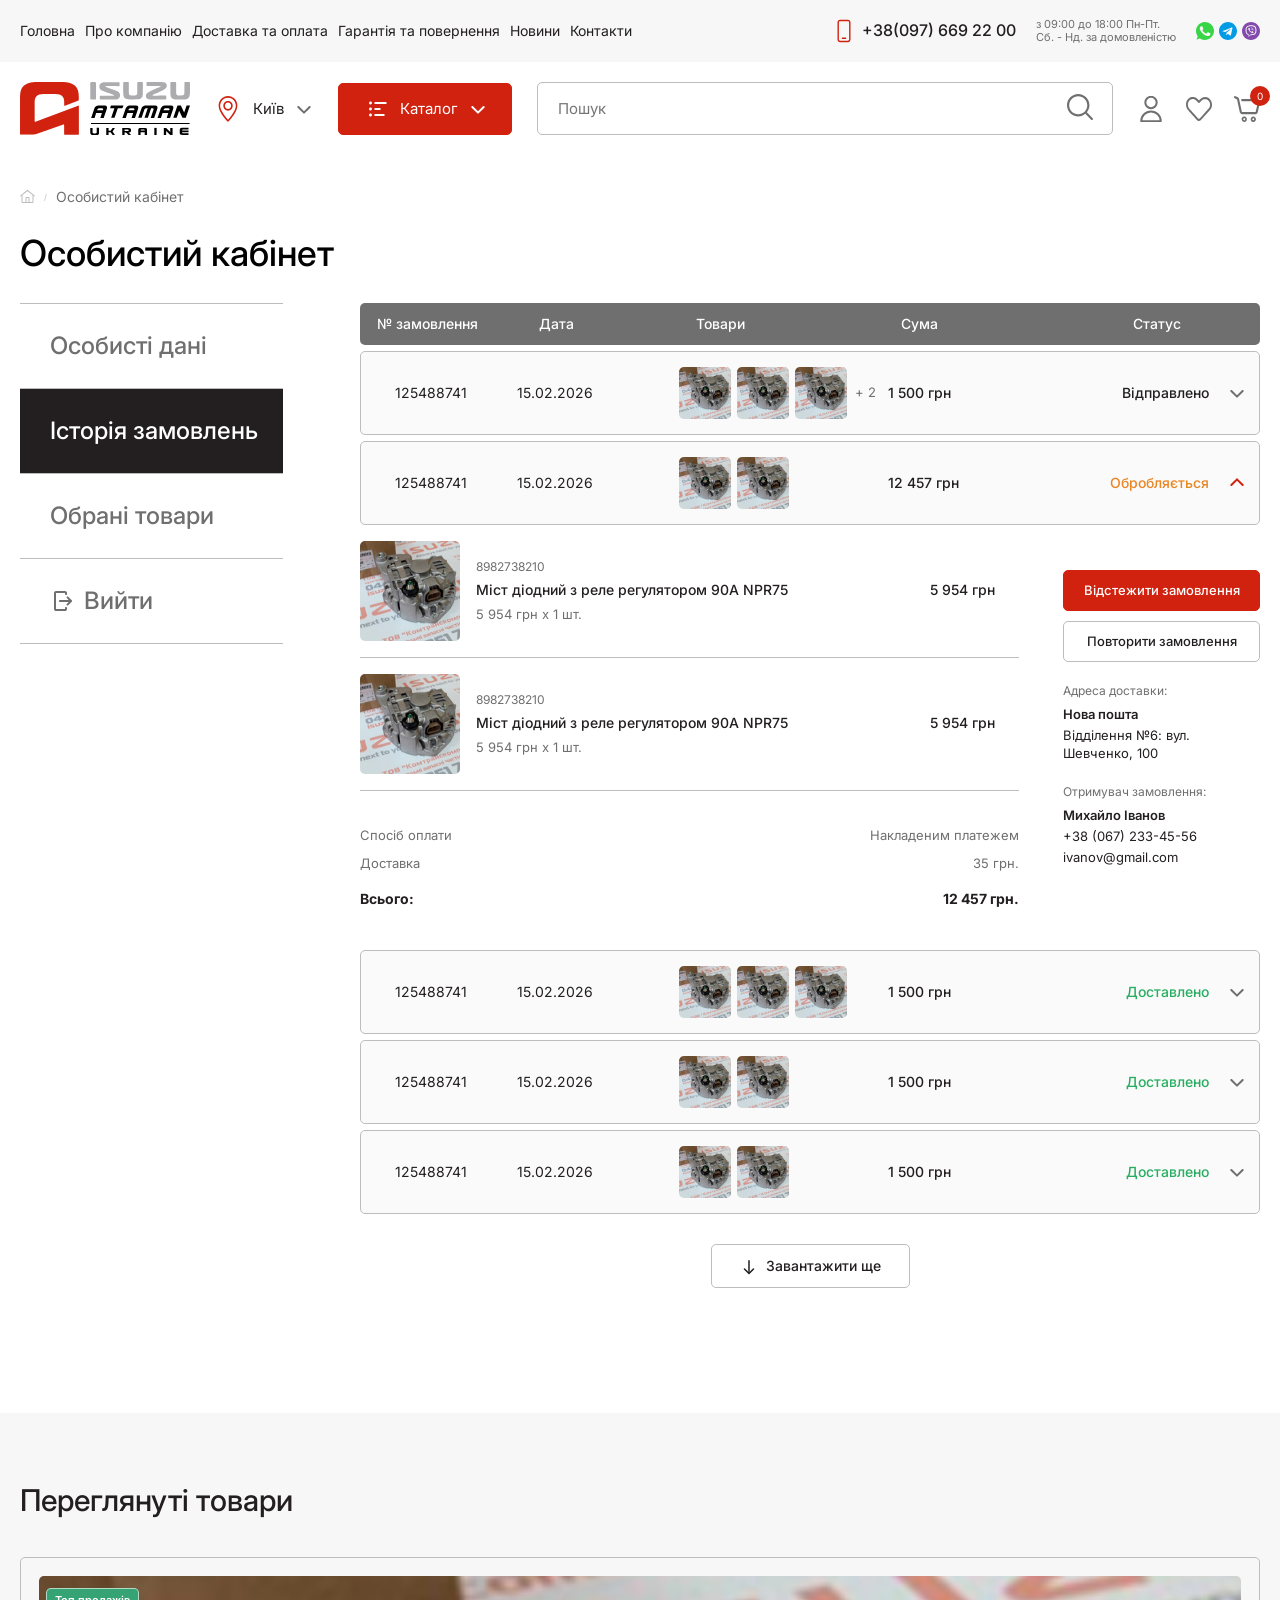
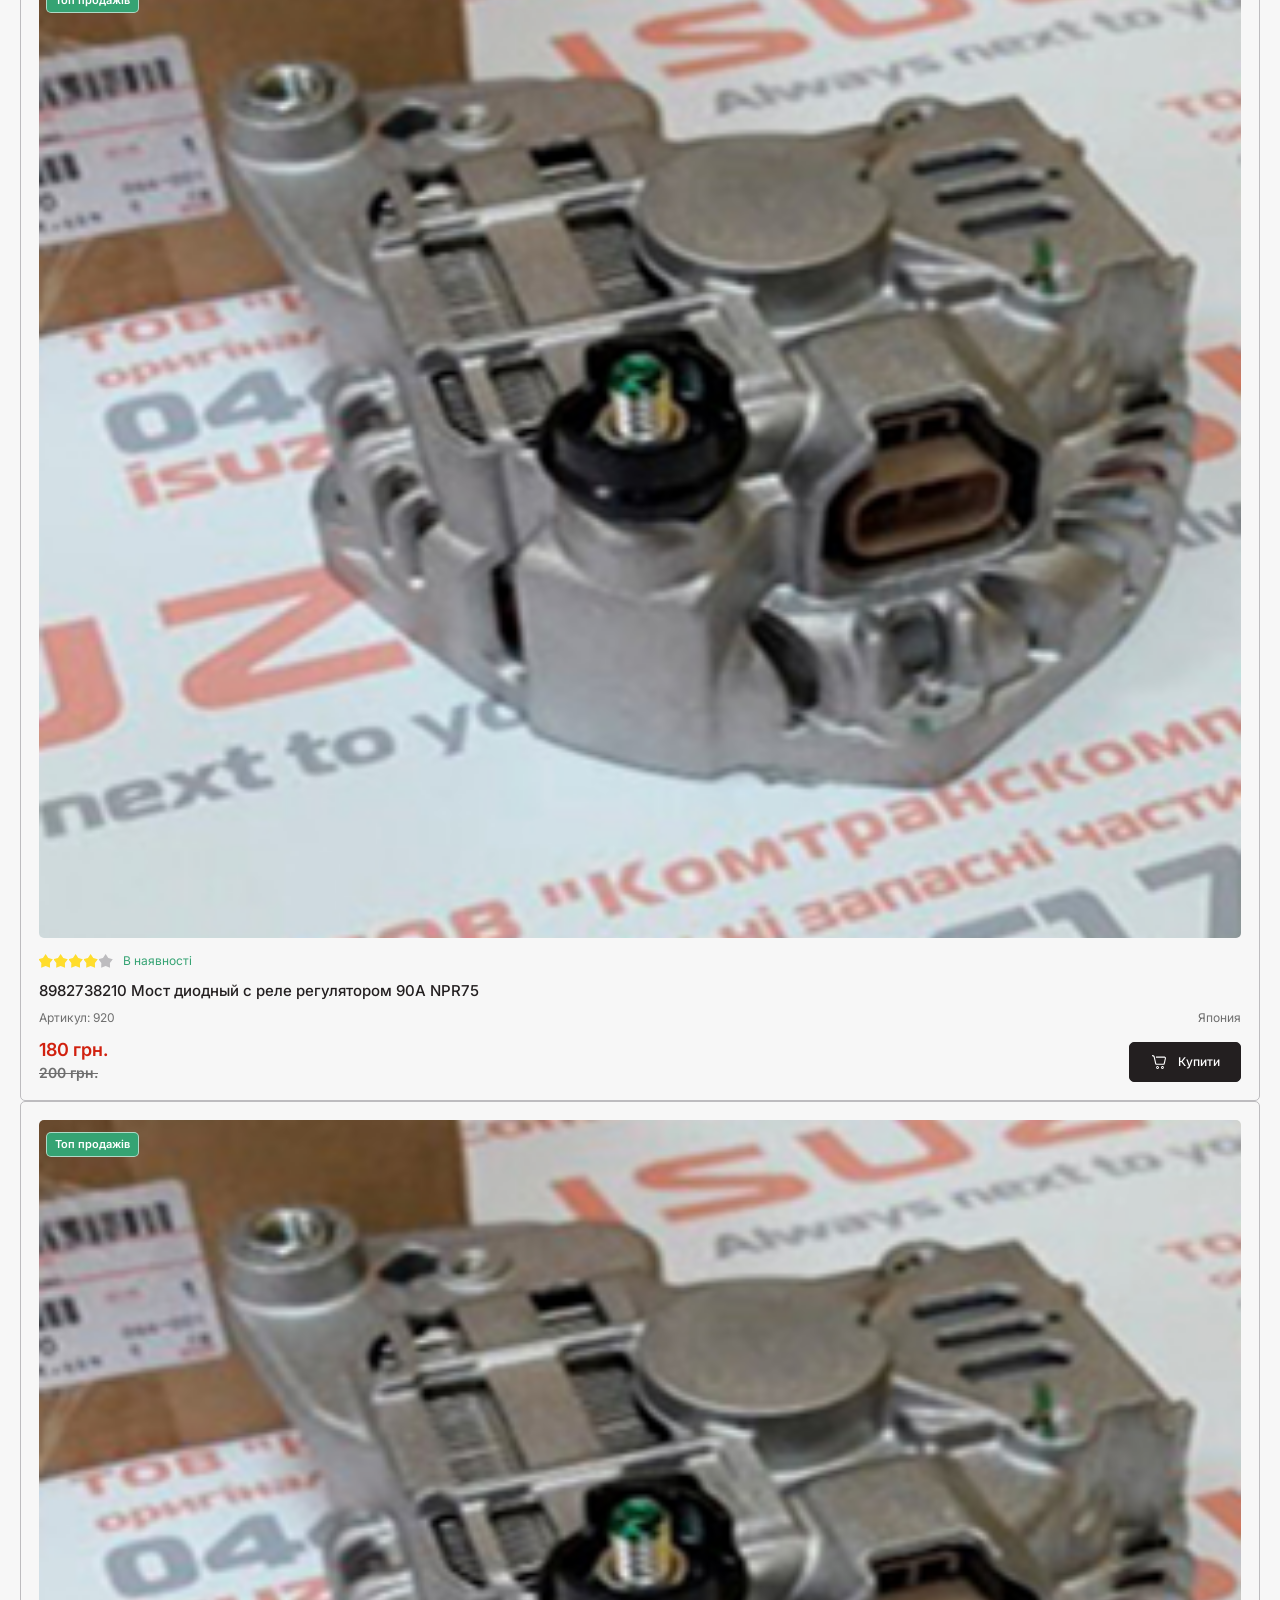
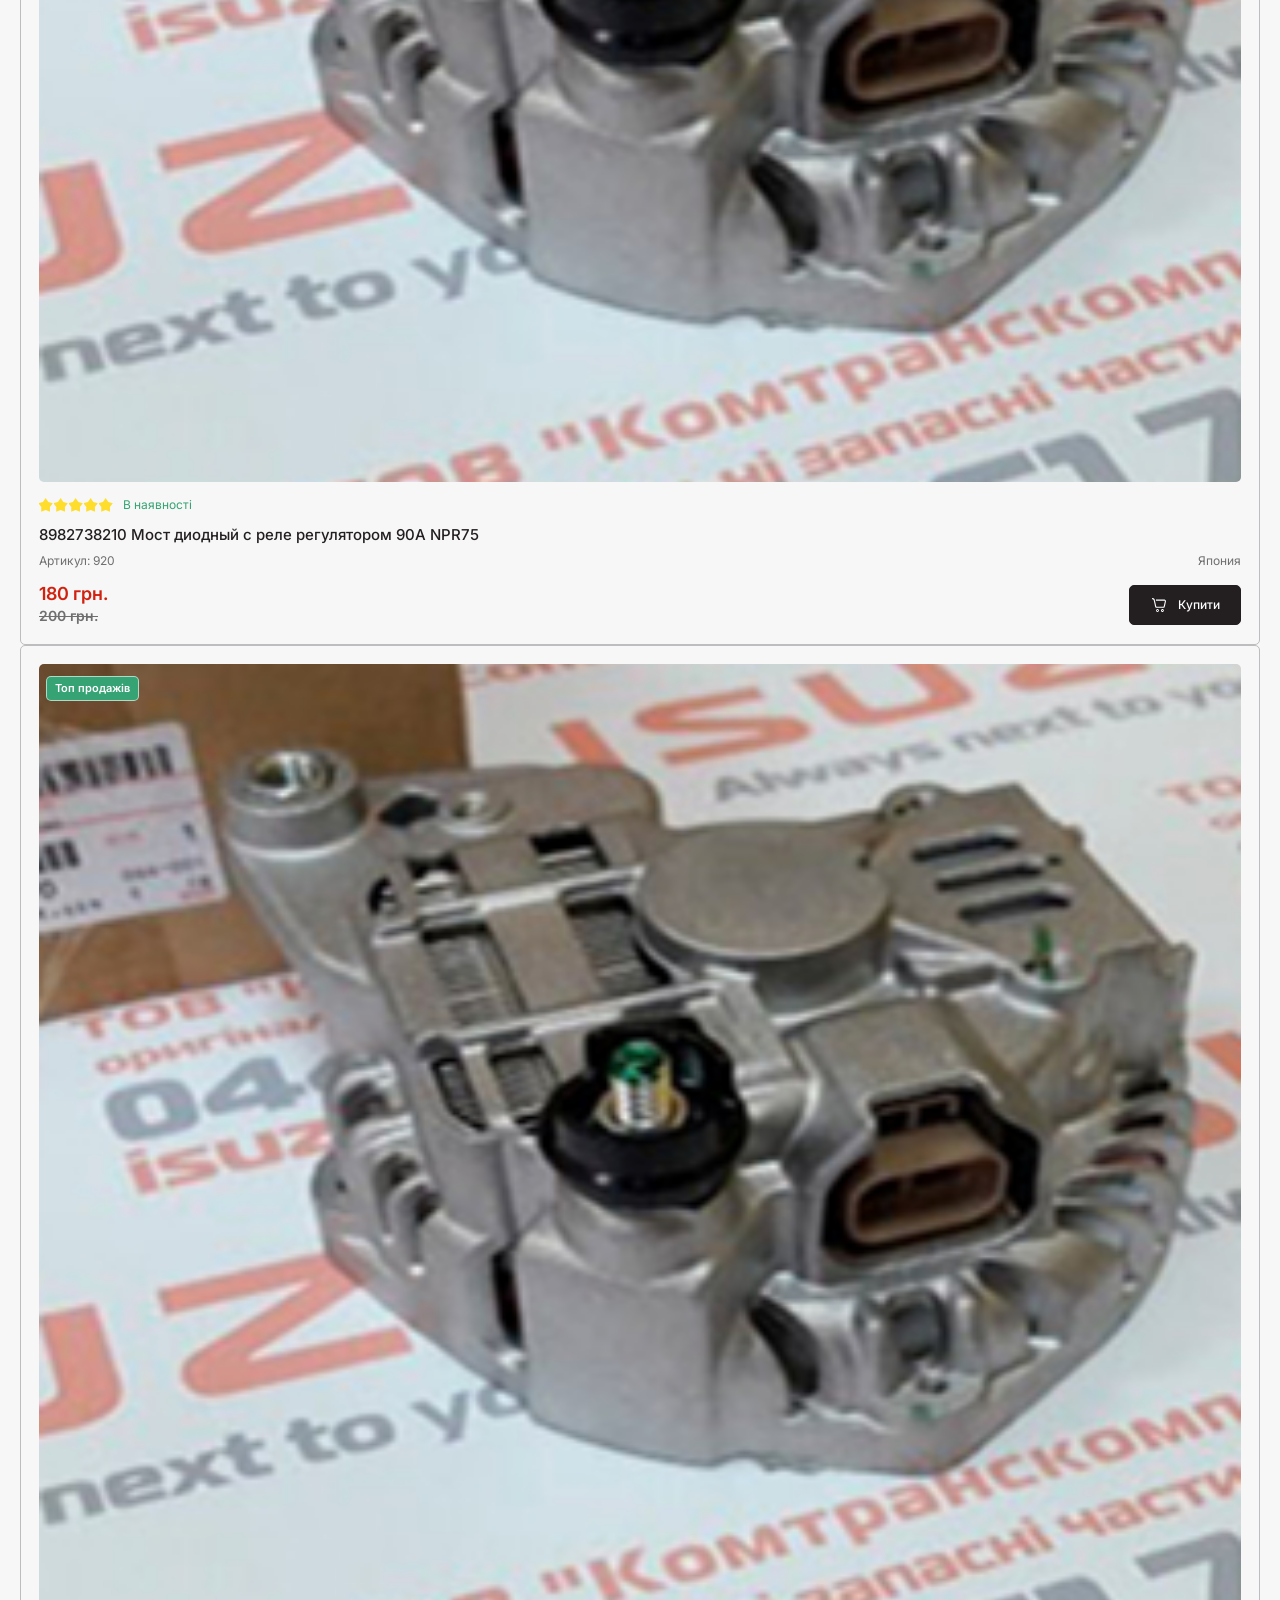
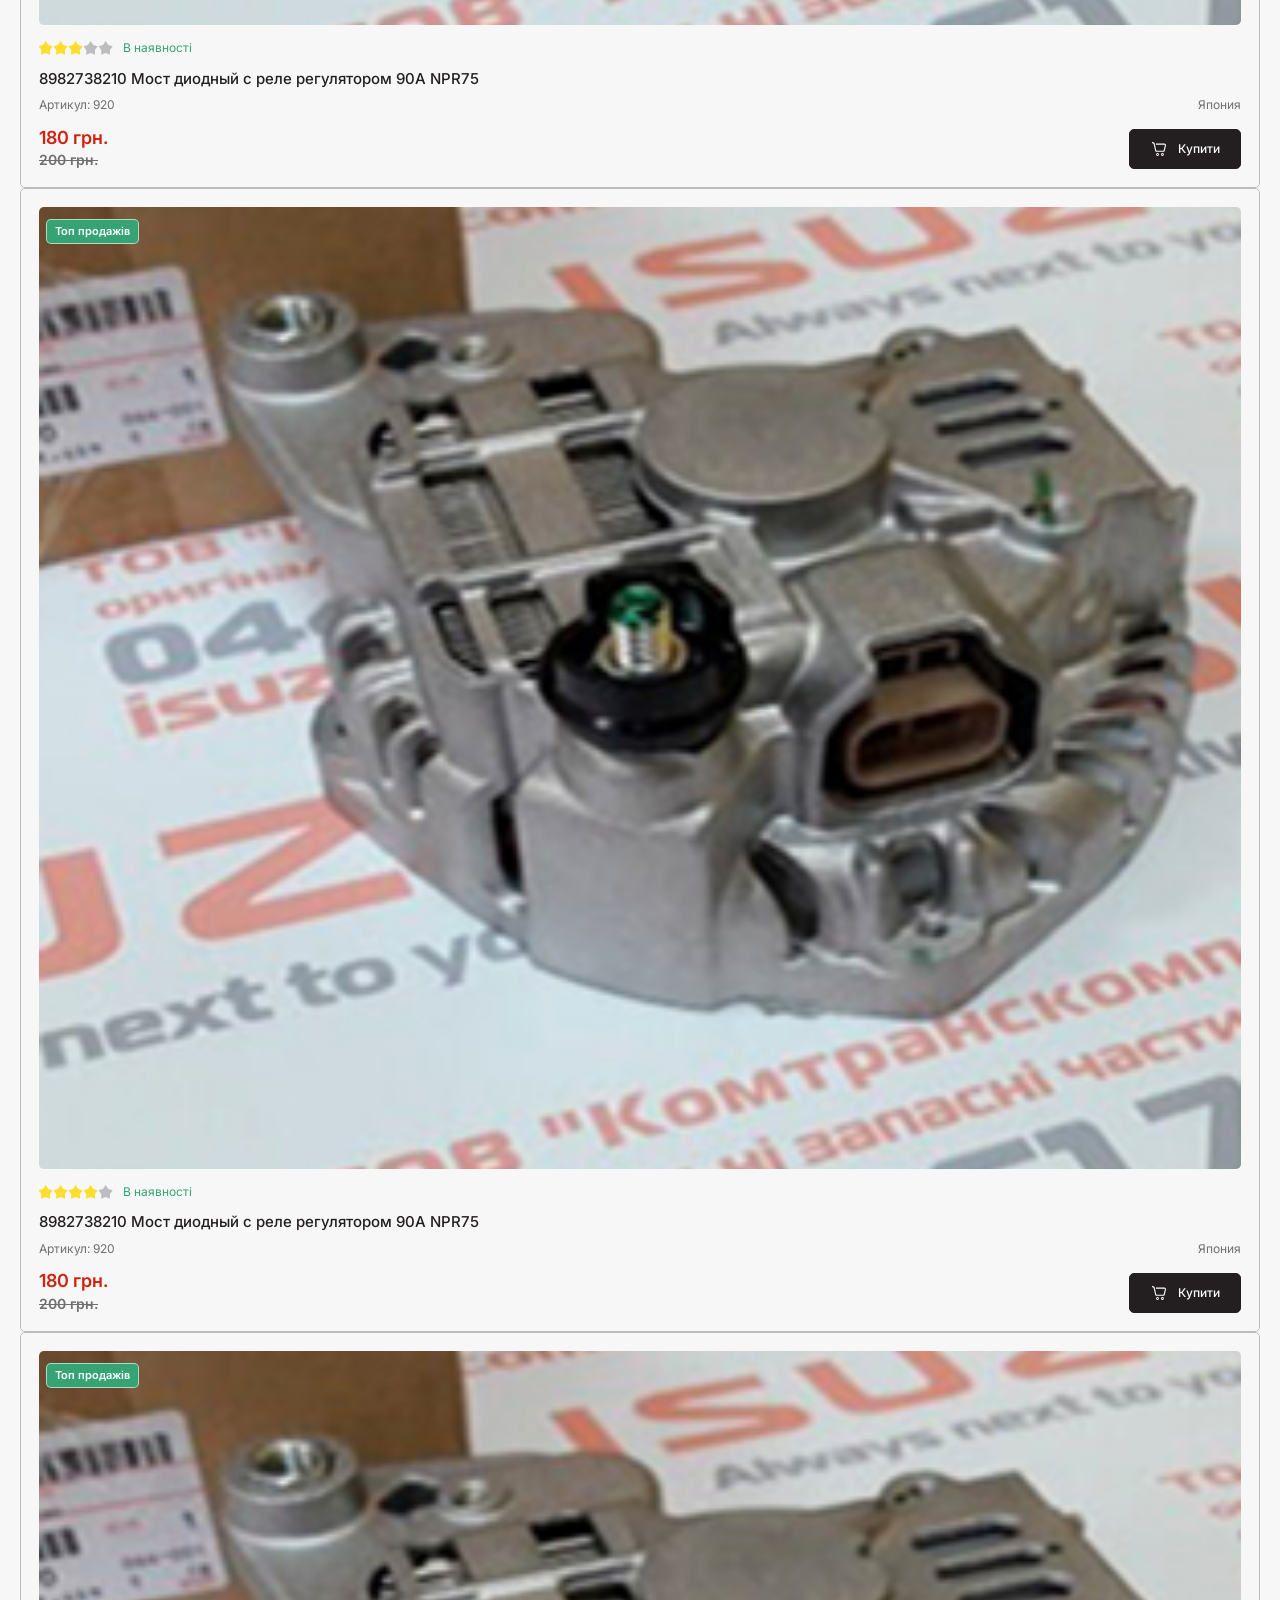
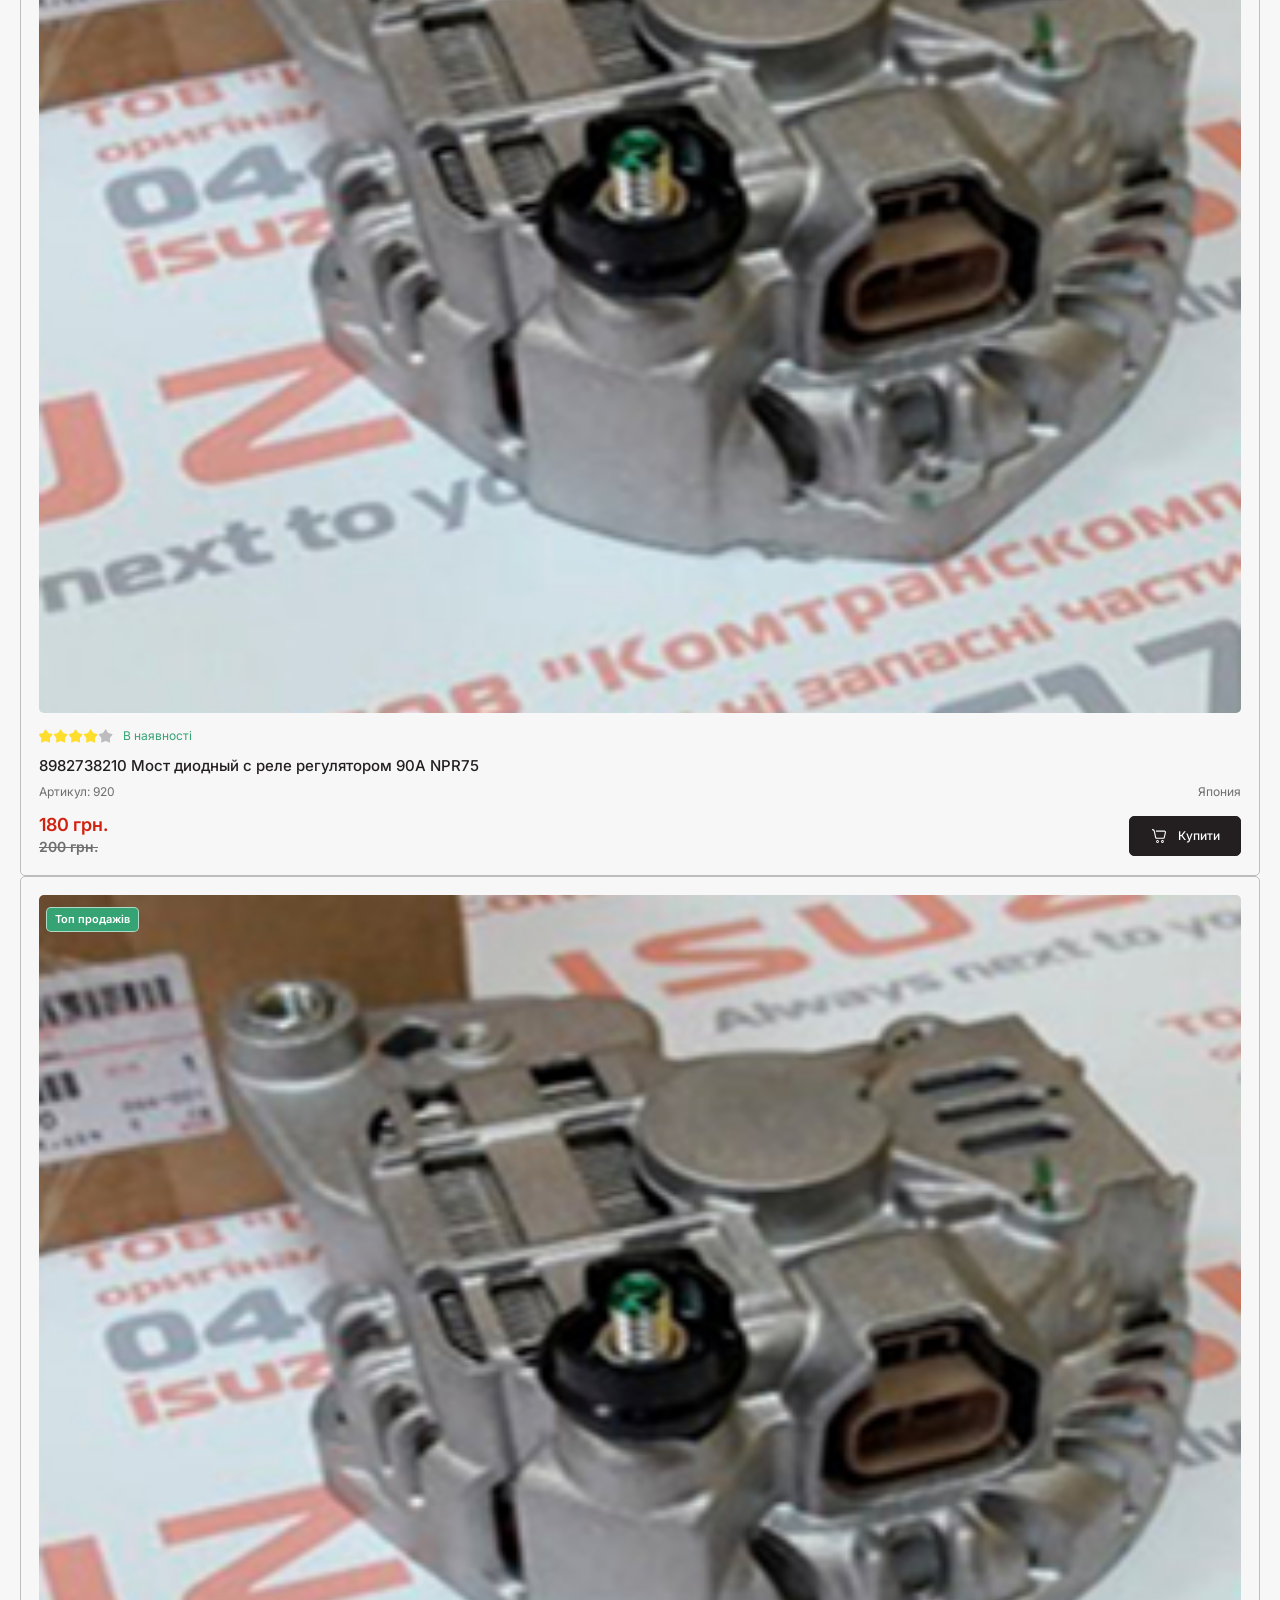
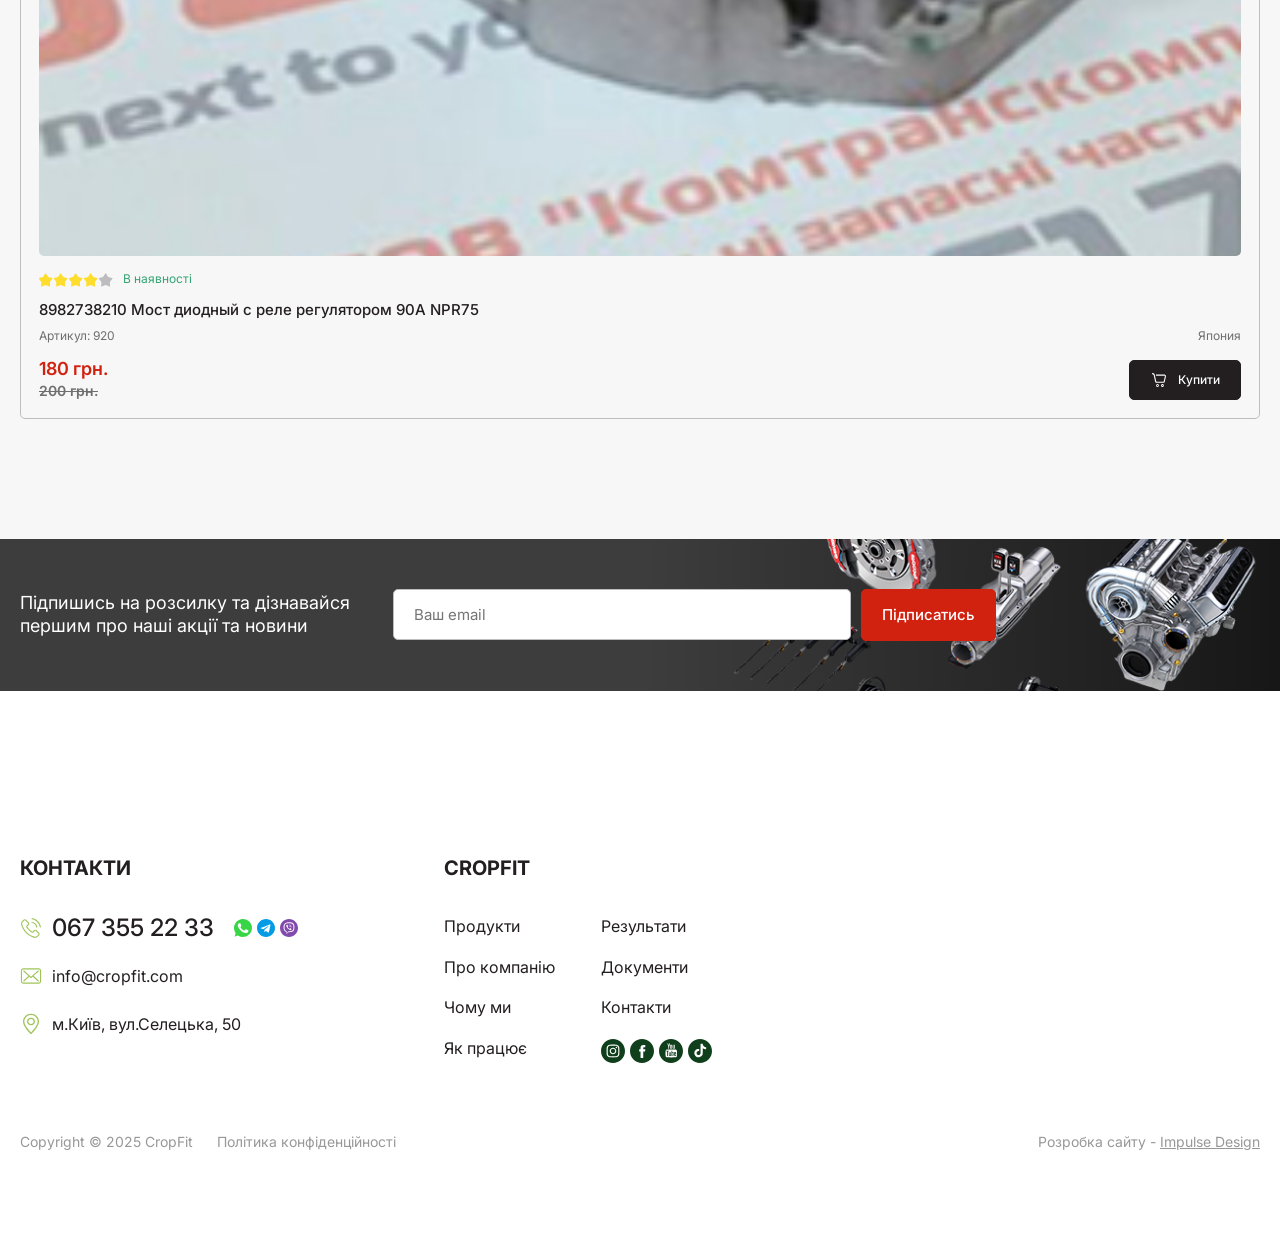
==== commit 3fcdd77a: "commit" ====
--- a/account.html
+++ b/account.html
@@ -362,11 +362,11 @@
                             Особисті дані
                         </button>
 
-                        <button class="account-sidebar__link " type="button">
+                        <button class="account-sidebar__link active" type="button">
                             Історія замовлень
                         </button>
 
-                        <button class="account-sidebar__link active" type="button">
+                        <button class="account-sidebar__link " type="button">
                             Обрані товари
                         </button>
 
@@ -421,7 +421,7 @@
 
                     </div>
 
-                    <div class="account-panel ">
+                    <div class="account-panel active">
 
 
 
@@ -450,12 +450,7 @@
                                         <span class="orders__total">1 500 грн</span>
                                         <div class="orders__status-col">
                                             <span class="orders__status orders__status--sent">Відправлено</span>
-                                            <button class="orders__toggle" type="button" aria-expanded="false"
-                                                aria-label="Розгорнути замовлення">
-                                                <svg width="16" height="16" viewBox="0 0 16 16" fill="none">
-                                                    <path d="M3 6l5 5 5-5" stroke="currentColor" stroke-width="1.5"
-                                                        stroke-linecap="round" stroke-linejoin="round" />
-                                                </svg>
+                                            <button class="orders__toggle" type="button">
                                             </button>
                                         </div>
                                     </div>
@@ -473,12 +468,7 @@
                                         <span class="orders__total">12 457 грн</span>
                                         <div class="orders__status-col">
                                             <span class="orders__status orders__status--processing">Обробляється</span>
-                                            <button class="orders__toggle" type="button" aria-expanded="true"
-                                                aria-label="Згорнути замовлення">
-                                                <svg width="16" height="16" viewBox="0 0 16 16" fill="none">
-                                                    <path d="M13 10l-5-5-5 5" stroke="currentColor" stroke-width="1.5"
-                                                        stroke-linecap="round" stroke-linejoin="round" />
-                                                </svg>
+                                            <button class="orders__toggle active" type="button">
                                             </button>
                                         </div>
                                     </div>
@@ -571,12 +561,7 @@
                                         <span class="orders__total">1 500 грн</span>
                                         <div class="orders__status-col">
                                             <span class="orders__status orders__status--delivered">Доставлено</span>
-                                            <button class="orders__toggle" type="button" aria-expanded="false"
-                                                aria-label="Розгорнути замовлення">
-                                                <svg width="16" height="16" viewBox="0 0 16 16" fill="none">
-                                                    <path d="M3 6l5 5 5-5" stroke="currentColor" stroke-width="1.5"
-                                                        stroke-linecap="round" stroke-linejoin="round" />
-                                                </svg>
+                                            <button class="orders__toggle" type="button">
                                             </button>
                                         </div>
                                     </div>
@@ -594,12 +579,7 @@
                                         <span class="orders__total">1 500 грн</span>
                                         <div class="orders__status-col">
                                             <span class="orders__status orders__status--delivered">Доставлено</span>
-                                            <button class="orders__toggle" type="button" aria-expanded="false"
-                                                aria-label="Розгорнути замовлення">
-                                                <svg width="16" height="16" viewBox="0 0 16 16" fill="none">
-                                                    <path d="M3 6l5 5 5-5" stroke="currentColor" stroke-width="1.5"
-                                                        stroke-linecap="round" stroke-linejoin="round" />
-                                                </svg>
+                                            <button class="orders__toggle" type="button">
                                             </button>
                                         </div>
                                     </div>
@@ -617,12 +597,7 @@
                                         <span class="orders__total">1 500 грн</span>
                                         <div class="orders__status-col">
                                             <span class="orders__status orders__status--delivered">Доставлено</span>
-                                            <button class="orders__toggle" type="button" aria-expanded="false"
-                                                aria-label="Розгорнути замовлення">
-                                                <svg width="16" height="16" viewBox="0 0 16 16" fill="none">
-                                                    <path d="M3 6l5 5 5-5" stroke="currentColor" stroke-width="1.5"
-                                                        stroke-linecap="round" stroke-linejoin="round" />
-                                                </svg>
+                                            <button class="orders__toggle" type="button">
                                             </button>
                                         </div>
                                     </div>
@@ -642,7 +617,7 @@
                         </div>
                     </div>
 
-                    <div class="account-panel active">
+                    <div class="account-panel ">
 
                         <div class="account-selected">
                             <div class="account-selected__title">Обрані товари</div>
--- a/css/main.min.css
+++ b/css/main.min.css
@@ -1 +1 @@
-:root{--color-black--rgb: 35, 31, 32;--color-black: #231F20;--color-white--rgb: 255, 255, 255;--color-white: #ffffff;--color-red--rgb: 209, 33, 15;--color-red: #D1210F;--color-grey-050--rgb: 61, 61, 61;--color-grey-050: #3D3D3D;--color-grey-100--rgb: 111, 111, 111;--color-grey-100: #6F6F6F;--color-grey-150--rgb: 189, 188, 191;--color-grey-150: #BDBCBF;--color-grey-200--rgb: 247, 247, 247;--color-grey-200: #F7F7F7;--color-green-100--rgb: 53, 163, 115;--color-green-100: #35A373}*{-webkit-tap-highlight-color:rgba(0,0,0,0)}*,*::before,*::after{box-sizing:border-box}*{-webkit-text-size-adjust:100%;-moz-text-size-adjust:100%;text-size-adjust:100%}@media(max-width: 899px){*{outline:none}}body,input,textarea,button,select{font-family:"Inter",sans-serif}body{--header: 0;--footer: 0}body._lock{overflow:hidden}a{text-decoration:none}p{margin:0}ol,ul{padding:0;margin:0;list-style:none}strong{font-weight:500}html,body{position:relative;color:var(--color-black);background-color:var(--color-white);font-family:"Inter",sans-serif;font-size:16px;line-height:115%;letter-spacing:0;margin:0;padding:0}.container{max-width:1450px;width:100%;padding:0 20px;margin:0 auto}section{padding:70px 0}@media(max-width: 999px){section{padding:50px 0}}@media(max-width: 479px){section{padding:40px 0}}section._grey{background-color:var(--color-grey-200)}h1,.h1{margin:0;font-family:"Inter",sans-serif;font-size:65px;line-height:115%;font-weight:600;color:var(--color-black)}@media(max-width: 1279px){h1,.h1{font-size:48px}}@media(max-width: 999px){h1,.h1{font-size:36px}}@media(max-width: 767px){h1,.h1{font-size:32px}}h1 strong,.h1 strong{color:var(--color-red)}h2,.h2{margin:0;font-family:"Inter",sans-serif;font-size:30px;font-weight:500;line-height:115%;color:var(--color-black)}@media(max-width: 1279px){h2,.h2{font-size:28px}}@media(max-width: 999px){h2,.h2{font-size:26px}}@media(max-width: 767px){h2,.h2{font-size:24px}}h3,.h3{font-family:"Inter",sans-serif;margin:0;font-weight:500;line-height:115%;color:var(--color-black);font-size:24px}@media(max-width: 1279px){h3,.h3{font-size:22px}}@media(max-width: 999px){h3,.h3{font-size:20px}}.btn{display:flex;flex-direction:row;justify-content:center;align-items:center;padding:16px 20px;gap:10px;width:-moz-fit-content;width:fit-content;background:var(--color-red);border:1px solid var(--color-red);border-radius:5px;transition:.2s ease;font-size:15px;font-weight:500;color:var(--color-white);text-align:center;line-height:115%;cursor:pointer;letter-spacing:0em}html:not(.v-mobile) .btn:hover{background:var(--color-white);color:var(--color-red)}html:not(.v-mobile) .btn:hover svg{stroke:var(--color-red)}html:not(.v-mobile) .btn:focus-visible{background:var(--color-white);color:var(--color-red)}html:not(.v-mobile) .btn:focus-visible svg{stroke:var(--color-red)}@media(max-width: 767px){.btn{font-size:14px;padding:12px 16px}}.btn.btn-1{background:rgba(0,0,0,0);color:var(--color-red)}html:not(.v-mobile) .btn.btn-1:hover{background:var(--color-red);color:var(--color-white)}html:not(.v-mobile) .btn.btn-1:hover svg{stroke:var(--color-white)}html:not(.v-mobile) .btn.btn-1:focus-visible{background:var(--color-red);color:var(--color-white)}html:not(.v-mobile) .btn.btn-1:focus-visible svg{stroke:var(--color-white)}.btn.btn-2{background:rgba(0,0,0,0);color:var(--color-black);border:1px solid var(--color-black)}html:not(.v-mobile) .btn.btn-2:hover{background:var(--color-black);color:var(--color-white)}html:not(.v-mobile) .btn.btn-2:hover svg{stroke:var(--color-white)}html:not(.v-mobile) .btn.btn-2:focus-visible{background:var(--color-black);color:var(--color-white)}html:not(.v-mobile) .btn.btn-2:focus-visible svg{stroke:var(--color-white)}.btn.btn-3{border:1px solid var(--color-black);background:var(--color-black);color:var(--color-white)}html:not(.v-mobile) .btn.btn-3:hover{background:rgba(0,0,0,0);color:var(--color-black)}html:not(.v-mobile) .btn.btn-3:hover svg{stroke:var(--color-white)}html:not(.v-mobile) .btn.btn-3:focus-visible{background:rgba(0,0,0,0);color:var(--color-black)}html:not(.v-mobile) .btn.btn-3:focus-visible svg{stroke:var(--color-white)}.btn svg{width:20px;height:auto;transition:.2s ease}.swiper{--swiper-navigation-size: 16px;--swiper-navigation-top-offset: 0;--swiper-navigation-sides-offset: 0;--swiper-pagination-color: var(--color-red);--swiper-pagination-progressbar-bg-color: var(--color-grey-150)}.swiper-bottom{position:relative;display:flex;align-items:center;gap:24px;margin-top:50px}@media(max-width: 767px){.swiper-bottom{margin-top:30px}}.swiper-pagination{position:relative;--swiper-pagination-bottom: 0;--swiper-pagination-left: 0;--swiper-pagination-right: 0;--swiper-pagination-top: 0}.swiper-pagination-pages{white-space:nowrap;font-size:14px}.swiper-pagination-lock+.swiper-buttons{display:none}.swiper-buttons{display:flex;align-items:center;gap:14px}.swiper-button-prev{position:relative;margin:0 !important}.swiper-button-prev:before{content:"";background-image:url("data:image/svg+xml,%3Csvg width='16' height='16' viewBox='0 0 16 16' fill='none' xmlns='http://www.w3.org/2000/svg'%3E%3Cpath d='M15.0711 8.0001H0.928932' stroke='%23231F20' stroke-linecap='round' stroke-linejoin='round'/%3E%3Cpath d='M6.67419 13.7454L0.928952 8.00012L6.67419 2.25488' stroke='%23231F20' stroke-linecap='round' stroke-linejoin='round'/%3E%3C/svg%3E%0A");background-position:center;background-repeat:no-repeat;background-size:cover;display:block;width:100%;height:100%}.swiper-button-prev svg{display:none}.swiper-button-next{position:relative;margin:0 !important}.swiper-button-next:before{content:"";background-image:url("data:image/svg+xml,%3Csvg width='16' height='16' viewBox='0 0 16 16' fill='none' xmlns='http://www.w3.org/2000/svg'%3E%3Cpath d='M0.928932 8.0001H15.0711' stroke='%23231F20' stroke-linecap='round' stroke-linejoin='round'/%3E%3Cpath d='M9.32581 13.7454L15.071 8.00012L9.32581 2.25488' stroke='%23231F20' stroke-linecap='round' stroke-linejoin='round'/%3E%3C/svg%3E%0A");background-position:center;background-repeat:no-repeat;background-size:cover;display:block;width:100%;height:100%}.swiper-button-next svg{display:none}.categoryCard{display:flex;flex-direction:column;justify-content:center;align-items:center;text-align:center;gap:12px;padding:30px;border:1px solid var(--color-grey-150);transition:.2s ease;border-radius:5px;max-width:195px;width:100%}.categoryCard span{font-size:18px;transition:.2s ease;color:var(--color-black);line-height:115%}.categoryCard img{width:auto;height:auto;max-width:100%;max-height:100%}html:not(.v-mobile) .categoryCard:hover{border:1px solid var(--color-red);box-shadow:0px 4px 15px 0px rgba(208,138,138,0.2509803922)}html:not(.v-mobile) .categoryCard:hover span{color:var(--color-red)}html:not(.v-mobile) .categoryCard:focus-visible{border:1px solid var(--color-red);box-shadow:0px 4px 15px 0px rgba(208,138,138,0.2509803922)}html:not(.v-mobile) .categoryCard:focus-visible span{color:var(--color-red)}.productCard{position:relative;border:1px solid var(--color-grey-150);transition:border .2s ease,box-shadow .2s ease;border-radius:5px;padding:18px;width:100%}html:not(.v-mobile) .productCard:hover{border:1px solid var(--color-red);box-shadow:0px 4px 15px 0px rgba(208,138,138,0.2509803922)}html:not(.v-mobile) .productCard:focus-visible{border:1px solid var(--color-red);box-shadow:0px 4px 15px 0px rgba(208,138,138,0.2509803922)}.productCard__labels{position:absolute;top:30px;left:0;margin:0 25px;display:flex;flex-wrap:wrap;align-items:center;gap:6px;z-index:2}.productCard__labels-item{display:flex;justify-content:center;align-items:center;text-align:center;padding:6px 8px;font-size:11px;line-height:100%;font-weight:600;color:var(--color-white);border:1px solid rgba(var(--color-white--rgb), 0.6);border-radius:5px;background-color:var(--color-green-100)}.productCard__labels-item.red{background-color:var(--color-red)}.productCard__image{position:relative;display:flex;width:100%;padding-top:80%;border-radius:5px;overflow:hidden}.productCard__image img{position:absolute;top:0;left:0;width:100%;height:100%;-o-object-fit:cover;object-fit:cover;transition:.2s ease}html:not(.v-mobile) .productCard__image:hover img{transform:scale(1.1)}html:not(.v-mobile) .productCard__image:focus-visible img{transform:scale(1.1)}.productCard__rating{margin-top:16px;display:flex;align-items:center;gap:10px}.productCard__status{font-size:12px;color:var(--color-green-100);line-height:121%}.productCard__status.out-of-stock{color:var(--color-red)}.productCard__title{margin-top:14px;display:flex;color:var(--color-black);font-weight:500;font-size:15px;transition:.2s ease}html:not(.v-mobile) .productCard__title:hover{color:var(--color-red)}html:not(.v-mobile) .productCard__title:focus-visible{color:var(--color-red)}.productCard__details{margin-top:8px;display:flex;justify-content:space-between;flex-wrap:wrap;align-items:center;gap:4px;font-size:12px;color:var(--color-grey-100)}.productCard__bottom{margin-top:14px;display:flex;justify-content:space-between;align-items:center;gap:4px}.productCard__price{display:flex;flex-direction:column;gap:4px;font-size:18px;font-weight:600;color:var(--color-red)}.productCard__price span{color:var(--color-grey-100);text-decoration:line-through;font-size:14px}.productCard__btn{padding:10px 20px;font-size:12px;font-weight:500}.productCard__btn-cart{background-image:url("data:image/svg+xml,%3Csvg width='18' height='18' viewBox='0 0 18 18' fill='none' xmlns='http://www.w3.org/2000/svg'%3E%3Cpath fill-rule='evenodd' clip-rule='evenodd' d='M2.37474 2.03024C2.16243 2.1142 2 2.35798 2 2.59256C2 2.73803 2.07636 2.9203 2.1814 3.0255C2.22501 3.06916 2.54602 3.24585 2.89476 3.4181C3.2435 3.59035 3.55627 3.7601 3.58977 3.7953C3.64099 3.84909 3.76918 4.41206 4.39306 7.32297C4.90542 9.71357 5.15748 10.8361 5.20671 10.9465C5.36625 11.304 5.65547 11.5889 6.01728 11.7451L6.17541 11.8133L9.88338 11.8224C12.6192 11.8292 13.6311 11.8226 13.743 11.7974C13.9905 11.7416 14.2265 11.6041 14.4344 11.3945C14.7637 11.0626 14.7385 11.1483 15.3985 8.11619C15.7177 6.64985 15.9862 5.36133 15.9951 5.25283C16.0545 4.5317 15.5683 3.82302 14.8983 3.65428C14.7448 3.61563 14.169 3.60974 10.5097 3.60935C5.89309 3.60888 6.19416 3.59745 6.01444 3.77986C5.89733 3.89873 5.84983 4.01795 5.84776 4.1981C5.84523 4.41831 5.93695 4.59279 6.1181 4.71243L6.25376 4.80201L10.4831 4.81674L14.7124 4.83147L14.7928 4.92769C14.8515 4.99786 14.8733 5.05389 14.8733 5.13476C14.8733 5.2946 13.7558 10.4034 13.7015 10.492C13.6006 10.6565 13.7614 10.6497 9.97987 10.6497C6.24814 10.6497 6.38452 10.6549 6.26132 10.5072C6.22333 10.4616 6.01111 9.51946 5.47063 6.99712C4.97638 4.69051 4.70803 3.49378 4.65989 3.38143C4.55792 3.14339 4.39402 2.92849 4.21058 2.79227C3.99301 2.63071 2.75011 2.02135 2.60044 2.00285C2.5308 1.99424 2.43696 2.00564 2.37474 2.03024ZM7.25059 13.0115C6.69693 13.1235 6.22178 13.6566 6.12995 14.2688C6.04623 14.8272 6.29286 15.422 6.74057 15.7415C7.167 16.0458 7.69794 16.081 8.16035 15.8356C8.91371 15.4358 9.16483 14.4087 8.69355 13.6546C8.3807 13.1539 7.80805 12.8987 7.25059 13.0115ZM12.1302 13.0115C11.9013 13.0578 11.6056 13.2282 11.4315 13.4143C11.1798 13.6833 11.0574 13.9448 11.0159 14.3027C10.9235 15.0987 11.4087 15.8091 12.1558 15.9715C13.076 16.1715 13.9418 15.2892 13.807 14.289C13.6918 13.4342 12.9257 12.8505 12.1302 13.0115ZM7.75481 14.0049C7.88116 14.0738 7.93916 14.1407 7.99389 14.2807C8.04996 14.4241 8.0466 14.5852 7.98443 14.7298C7.92419 14.87 7.86272 14.9328 7.72603 14.9938C7.54709 15.0737 7.31259 15.0331 7.17284 14.8981C6.97129 14.7033 6.97074 14.2808 7.17185 14.0928C7.33219 13.9428 7.57405 13.9063 7.75481 14.0049ZM12.7156 14.0562C12.87 14.188 12.9208 14.3114 12.9094 14.5274C12.8977 14.7504 12.8032 14.8997 12.6184 14.9871C12.147 15.2099 11.7047 14.644 11.9901 14.1832C12.1435 13.9354 12.5009 13.8729 12.7156 14.0562Z' fill='white'/%3E%3C/svg%3E%0A");background-position:center;background-size:cover;background-repeat:no-repeat;display:block;width:18px;height:18px;transition:.2s ease}html:not(.v-mobile) .productCard__btn:hover .productCard__btn-cart{background-image:url("data:image/svg+xml,%3Csvg width='18' height='18' viewBox='0 0 18 18' fill='none' xmlns='http://www.w3.org/2000/svg'%3E%3Cpath fill-rule='evenodd' clip-rule='evenodd' d='M2.37474 2.03024C2.16243 2.1142 2 2.35798 2 2.59256C2 2.73803 2.07636 2.9203 2.1814 3.0255C2.22501 3.06916 2.54602 3.24585 2.89476 3.4181C3.2435 3.59035 3.55627 3.7601 3.58977 3.7953C3.64099 3.84909 3.76918 4.41206 4.39306 7.32297C4.90542 9.71357 5.15748 10.8361 5.20671 10.9465C5.36625 11.304 5.65547 11.5889 6.01728 11.7451L6.17541 11.8133L9.88338 11.8224C12.6192 11.8292 13.6311 11.8226 13.743 11.7974C13.9905 11.7416 14.2265 11.6041 14.4344 11.3945C14.7637 11.0626 14.7385 11.1483 15.3985 8.11619C15.7177 6.64985 15.9862 5.36133 15.9951 5.25283C16.0545 4.5317 15.5683 3.82302 14.8983 3.65428C14.7448 3.61563 14.169 3.60974 10.5097 3.60935C5.89309 3.60888 6.19416 3.59745 6.01444 3.77986C5.89733 3.89873 5.84983 4.01795 5.84776 4.1981C5.84523 4.41831 5.93695 4.59279 6.1181 4.71243L6.25376 4.80201L10.4831 4.81674L14.7124 4.83147L14.7928 4.92769C14.8515 4.99786 14.8733 5.05389 14.8733 5.13476C14.8733 5.2946 13.7558 10.4034 13.7015 10.492C13.6006 10.6565 13.7614 10.6497 9.97987 10.6497C6.24814 10.6497 6.38452 10.6549 6.26132 10.5072C6.22333 10.4616 6.01111 9.51946 5.47063 6.99712C4.97638 4.69051 4.70803 3.49378 4.65989 3.38143C4.55792 3.14339 4.39402 2.92849 4.21058 2.79227C3.99301 2.63071 2.75011 2.02135 2.60044 2.00285C2.5308 1.99424 2.43696 2.00564 2.37474 2.03024ZM7.25059 13.0115C6.69693 13.1235 6.22178 13.6566 6.12995 14.2688C6.04623 14.8272 6.29286 15.422 6.74057 15.7415C7.167 16.0458 7.69794 16.081 8.16035 15.8356C8.91371 15.4358 9.16483 14.4087 8.69355 13.6546C8.3807 13.1539 7.80805 12.8987 7.25059 13.0115ZM12.1302 13.0115C11.9013 13.0578 11.6056 13.2282 11.4315 13.4143C11.1798 13.6833 11.0574 13.9448 11.0159 14.3027C10.9235 15.0987 11.4087 15.8091 12.1558 15.9715C13.076 16.1715 13.9418 15.2892 13.807 14.289C13.6918 13.4342 12.9257 12.8505 12.1302 13.0115ZM7.75481 14.0049C7.88116 14.0738 7.93916 14.1407 7.99389 14.2807C8.04996 14.4241 8.0466 14.5852 7.98443 14.7298C7.92419 14.87 7.86272 14.9328 7.72603 14.9938C7.54709 15.0737 7.31259 15.0331 7.17284 14.8981C6.97129 14.7033 6.97074 14.2808 7.17185 14.0928C7.33219 13.9428 7.57405 13.9063 7.75481 14.0049ZM12.7156 14.0562C12.87 14.188 12.9208 14.3114 12.9094 14.5274C12.8977 14.7504 12.8032 14.8997 12.6184 14.9871C12.147 15.2099 11.7047 14.644 11.9901 14.1832C12.1435 13.9354 12.5009 13.8729 12.7156 14.0562Z' fill='%23231F20'/%3E%3C/svg%3E%0A")}html:not(.v-mobile) .productCard__btn:focus-visible .productCard__btn-cart{background-image:url("data:image/svg+xml,%3Csvg width='18' height='18' viewBox='0 0 18 18' fill='none' xmlns='http://www.w3.org/2000/svg'%3E%3Cpath fill-rule='evenodd' clip-rule='evenodd' d='M2.37474 2.03024C2.16243 2.1142 2 2.35798 2 2.59256C2 2.73803 2.07636 2.9203 2.1814 3.0255C2.22501 3.06916 2.54602 3.24585 2.89476 3.4181C3.2435 3.59035 3.55627 3.7601 3.58977 3.7953C3.64099 3.84909 3.76918 4.41206 4.39306 7.32297C4.90542 9.71357 5.15748 10.8361 5.20671 10.9465C5.36625 11.304 5.65547 11.5889 6.01728 11.7451L6.17541 11.8133L9.88338 11.8224C12.6192 11.8292 13.6311 11.8226 13.743 11.7974C13.9905 11.7416 14.2265 11.6041 14.4344 11.3945C14.7637 11.0626 14.7385 11.1483 15.3985 8.11619C15.7177 6.64985 15.9862 5.36133 15.9951 5.25283C16.0545 4.5317 15.5683 3.82302 14.8983 3.65428C14.7448 3.61563 14.169 3.60974 10.5097 3.60935C5.89309 3.60888 6.19416 3.59745 6.01444 3.77986C5.89733 3.89873 5.84983 4.01795 5.84776 4.1981C5.84523 4.41831 5.93695 4.59279 6.1181 4.71243L6.25376 4.80201L10.4831 4.81674L14.7124 4.83147L14.7928 4.92769C14.8515 4.99786 14.8733 5.05389 14.8733 5.13476C14.8733 5.2946 13.7558 10.4034 13.7015 10.492C13.6006 10.6565 13.7614 10.6497 9.97987 10.6497C6.24814 10.6497 6.38452 10.6549 6.26132 10.5072C6.22333 10.4616 6.01111 9.51946 5.47063 6.99712C4.97638 4.69051 4.70803 3.49378 4.65989 3.38143C4.55792 3.14339 4.39402 2.92849 4.21058 2.79227C3.99301 2.63071 2.75011 2.02135 2.60044 2.00285C2.5308 1.99424 2.43696 2.00564 2.37474 2.03024ZM7.25059 13.0115C6.69693 13.1235 6.22178 13.6566 6.12995 14.2688C6.04623 14.8272 6.29286 15.422 6.74057 15.7415C7.167 16.0458 7.69794 16.081 8.16035 15.8356C8.91371 15.4358 9.16483 14.4087 8.69355 13.6546C8.3807 13.1539 7.80805 12.8987 7.25059 13.0115ZM12.1302 13.0115C11.9013 13.0578 11.6056 13.2282 11.4315 13.4143C11.1798 13.6833 11.0574 13.9448 11.0159 14.3027C10.9235 15.0987 11.4087 15.8091 12.1558 15.9715C13.076 16.1715 13.9418 15.2892 13.807 14.289C13.6918 13.4342 12.9257 12.8505 12.1302 13.0115ZM7.75481 14.0049C7.88116 14.0738 7.93916 14.1407 7.99389 14.2807C8.04996 14.4241 8.0466 14.5852 7.98443 14.7298C7.92419 14.87 7.86272 14.9328 7.72603 14.9938C7.54709 15.0737 7.31259 15.0331 7.17284 14.8981C6.97129 14.7033 6.97074 14.2808 7.17185 14.0928C7.33219 13.9428 7.57405 13.9063 7.75481 14.0049ZM12.7156 14.0562C12.87 14.188 12.9208 14.3114 12.9094 14.5274C12.8977 14.7504 12.8032 14.8997 12.6184 14.9871C12.147 15.2099 11.7047 14.644 11.9901 14.1832C12.1435 13.9354 12.5009 13.8729 12.7156 14.0562Z' fill='%23231F20'/%3E%3C/svg%3E%0A")}.rating-stars{display:flex;align-items:center;gap:1px}.rating-stars span{display:block;width:14px;height:14px;background-image:url("data:image/svg+xml,%3Csvg width='14' height='13' viewBox='0 0 14 13' fill='none' xmlns='http://www.w3.org/2000/svg'%3E%3Cpath d='M6.65747 0L9.12617 3.60213L13.3149 4.83688L10.6519 8.29787L10.772 12.6631L6.65747 11.2L2.54297 12.6631L2.66303 8.29787L7.48634e-05 4.83688L4.18877 3.60213L6.65747 0Z' fill='%23BDBCBF'/%3E%3C/svg%3E%0A");background-position:center;background-size:cover;background-repeat:no-repeat}.rating-stars[data-rating="1"] span:nth-child(-n+1),.rating-stars[data-rating="2"] span:nth-child(-n+2),.rating-stars[data-rating="3"] span:nth-child(-n+3),.rating-stars[data-rating="4"] span:nth-child(-n+4),.rating-stars[data-rating="5"] span:nth-child(-n+5){background-image:url("data:image/svg+xml,%3Csvg width='14' height='13' viewBox='0 0 14 13' fill='none' xmlns='http://www.w3.org/2000/svg'%3E%3Cpath d='M6.65747 0L9.12617 3.60213L13.3149 4.83688L10.6519 8.29787L10.772 12.6631L6.65747 11.2L2.54297 12.6631L2.66303 8.29787L7.48634e-05 4.83688L4.18877 3.60213L6.65747 0Z' fill='%23FFDD2C'/%3E%3C/svg%3E%0A")}.header{position:relative;z-index:2}.header__wrapper{display:flex;flex-direction:column}.header__top{background-color:var(--color-grey-200);padding-top:18px;padding-bottom:18px}@media(max-width: 767px){.header__top{padding-top:12px;padding-bottom:12px}}.header__top-wrapper{display:flex;align-items:center;justify-content:space-between;gap:25px}@media(max-width: 999px){.header__top-wrapper{justify-content:center}}@media(max-width: 999px){.header__menu{position:fixed;top:0;left:100%;transition:.2s ease;padding:var(--wrap);border-radius:0;width:100%;height:100%;z-index:10;background-color:var(--color-white);padding:40px 20px}}.header__menu._active{left:0}.header__menu>ul{display:flex;justify-content:space-between;align-items:center;gap:10px}@media(max-width: 999px){.header__menu>ul{flex-direction:column;align-items:flex-start;margin-top:20px;gap:30px}}.header__menu>ul li a{color:var(--color-black);transition:.2s ease;display:flex;align-items:center;gap:12px;text-align:center;font-size:14px}html:not(.v-mobile) .header__menu>ul li a:hover{color:var(--color-red)}html:not(.v-mobile) .header__menu>ul li a:focus-visible{color:var(--color-red)}@media(max-width: 1279px){.header__menu>ul li a{font-size:12px}}@media(max-width: 999px){.header__menu>ul li a{font-size:24px}}.header__menu-close{display:none;position:absolute;top:10px;right:10px}@media(max-width: 999px){.header__menu-close{display:flex}}.header__contacts{display:flex;align-items:center;gap:20px}.header__phone{display:flex;align-items:center;gap:5px}.header__phone span{color:var(--color-black);font-weight:500;font-size:16px;transition:.2s ease;line-height:120%}html:not(.v-mobile) .header__phone span:hover{color:var(--color-red)}html:not(.v-mobile) .header__phone span:focus-visible{color:var(--color-red)}@media(max-width: 1279px){.header__phone span{font-size:12px}}@media(max-width: 999px){.header__phone svg{width:30px;height:auto}}.header__schedule{color:var(--color-grey-100);font-size:11px;line-height:115%}.header__messengers{display:flex;align-items:center;gap:5px}@media(max-width: 479px){.header__messengers{display:none}}.header__messengers a{display:flex;align-items:center}.header__bottom{padding:20px 0}@media(max-width: 767px){.header__bottom{padding-top:12px;padding-bottom:12px}}.header__bottom-wrapper{position:relative;display:flex;align-items:center;justify-content:space-between;gap:20px}@media(max-width: 479px){.header__bottom-wrapper{gap:16px}}.header__logo{width:170px;min-width:120px}@media(max-width: 999px){.header__logo{width:130px}}.header__logo a{display:flex;align-items:center;width:100%}.header__logo img{width:100%;height:auto}.header__location{position:relative;display:flex;align-items:center;gap:12px;cursor:pointer}@media(max-width: 767px){.header__location{display:none}}.header__location-icon{display:flex}.header__location-city{font-size:15px;line-height:115%}.header__location-arrow{display:flex;margin-left:auto;transition:.2s ease}.header__location-list{position:absolute;top:100%;left:0;display:grid;gap:14px;width:131px;background-color:var(--color-white);padding:14px 36px;transition:.2s ease;opacity:0;visibility:hidden}.header__location-item{transition:.2s ease;font-size:15px;line-height:115%}.header__location-item:hover{color:var(--color-red)}.header__location-item:focus-visible{color:var(--color-red)}.header__location:hover .header__location-arrow{transform:rotate(180deg)}.header__location:hover .header__location-list{opacity:1;visibility:visible}.header__location:focus-visible .header__location-arrow{transform:rotate(180deg)}.header__location:focus-visible .header__location-list{opacity:1;visibility:visible}.header__catalog{display:flex;align-items:center;gap:12px;background-color:var(--color-red);border:1px solid var(--color-red);transition:.2s ease;padding:13px 25px;border-radius:5px;cursor:pointer}@media(max-width: 767px){.header__catalog._desk{display:none}}.header__catalog._mob{display:none;margin-top:50px;max-width:480px}@media(max-width: 767px){.header__catalog._mob{display:flex;justify-content:center}}html:not(.v-mobile) .header__catalog:hover{background-color:var(--color-white)}html:not(.v-mobile) .header__catalog:hover .header__catalog-text{color:var(--color-red)}html:not(.v-mobile) .header__catalog:hover svg{fill:var(--color-red)}html:not(.v-mobile) .header__catalog:focus-visible{background-color:var(--color-white)}html:not(.v-mobile) .header__catalog:focus-visible .header__catalog-text{color:var(--color-red)}html:not(.v-mobile) .header__catalog:focus-visible svg{fill:var(--color-red)}.header__catalog._active{background-color:var(--color-white)}.header__catalog-icon{display:flex}.header__catalog-icon svg{transition:.2s ease}.header__catalog._active .header__catalog-icon svg{fill:var(--color-red)}.header__catalog-text{font-size:15px;line-height:115%;color:var(--color-white);transition:.2s ease}.header__catalog._active .header__catalog-text{color:var(--color-red)}.header__catalog-arrow{display:flex;margin-left:auto;transition:.2s ease}.header__catalog-arrow svg{transition:.2s ease}.header__catalog._active .header__catalog-arrow svg{fill:var(--color-red)}.header__catalog-list{position:absolute;top:100%;left:0;display:flex;justify-content:center;width:100%;transition:.2s ease;opacity:0;visibility:hidden;padding-top:21px}.header__catalog-list._active{opacity:1;visibility:visible}.header__catalog-list--wrapper{display:flex;justify-content:center;flex-wrap:wrap;max-width:100%;width:-moz-fit-content;width:fit-content;gap:14px;padding:14px 36px;background-color:var(--color-grey-200);border-radius:5px}.header__catalog-item{transition:.2s ease;font-size:15px;line-height:115%}.header__catalog-item:hover{color:var(--color-red)}.header__catalog-item:focus-visible{color:var(--color-red)}.header__catalog._active .header__catalog-arrow{transform:rotate(180deg)}.header__search{position:relative;max-width:576px;width:100%}@media(max-width: 999px){.header__search{position:unset;width:-moz-fit-content;width:fit-content;display:flex;margin-left:auto}}.header__search input{width:100%;padding:16px 60px 16px 20px;border:1px solid var(--color-grey-150);border-radius:5px;font-size:15px;transition:.2s ease;outline:none}@media(max-width: 999px){.header__search input{position:absolute;top:0;left:0;opacity:0;visibility:hidden;z-index:10}}.header__search:hover input{opacity:1;visibility:visible}.header__search svg{position:absolute;top:12px;right:20px;cursor:pointer;transition:.2s ease}html:not(.v-mobile) .header__search svg:hover{fill:var(--color-red)}html:not(.v-mobile) .header__search svg:focus-visible{fill:var(--color-red)}@media(max-width: 999px){.header__search svg{position:relative;top:0;left:0}}.header__buttons{display:flex;align-items:center;gap:22px}@media(max-width: 999px){.header__buttons{gap:20px}}@media(max-width: 479px){.header__buttons{gap:16px}}.header__buttons-item{position:relative;display:flex}html:not(.v-mobile) .header__buttons-item:hover:first-child svg{stroke:var(--color-red)}html:not(.v-mobile) .header__buttons-item:hover:not(:first-child) svg{fill:var(--color-red)}html:not(.v-mobile) .header__buttons-item:focus-visible:first-child svg{stroke:var(--color-red)}html:not(.v-mobile) .header__buttons-item:focus-visible:not(:first-child) svg{fill:var(--color-red)}.header__buttons-item svg{transition:.2s ease}.header__buttons-item span{position:absolute;top:-10px;right:-10px;width:20px;height:20px;background-color:var(--color-red);color:var(--color-white);border-radius:100%;font-size:10px;display:flex;align-items:center;justify-content:center;text-align:center}@media(max-width: 479px){.header__buttons-item.favorite{display:none}}@media(min-width: 1000px){.header__burger{display:none}}.banner{position:relative}.banner__bg{position:absolute;top:0;left:0;width:100%;height:100%;-o-object-fit:cover;object-fit:cover;z-index:0}.banner__bg img{width:100%;height:100%;-o-object-fit:cover;object-fit:cover}.banner__wrapper{position:relative;padding-top:128px;padding-bottom:190px;color:var(--color-white)}@media(max-width: 767px){.banner__wrapper{padding-top:70px;padding-bottom:70px}}.banner__title{color:var(--color-white)}.banner__text{max-width:412px;margin-top:20px;font-size:22px;line-height:130%;color:var(--color-grey-150)}@media(max-width: 767px){.banner__text{font-size:18px;color:var(--color-white);margin-top:14px}}.banner__button{margin-top:30px}@media(max-width: 767px){.banner__button{margin-top:20px}}.benefits__wrapper{display:grid;grid-template-columns:repeat(4, 1fr);gap:50px;padding:35px 0}@media(max-width: 999px){.benefits__wrapper{gap:30px}}@media(max-width: 767px){.benefits__wrapper{grid-template-columns:repeat(2, 1fr)}}@media(max-width: 479px){.benefits__wrapper{gap:30px 16px}}.benefits__item{position:relative;display:flex;gap:12px}.benefits__item:not(:last-child):after{content:"";position:absolute;top:50%;right:-25px;transform:translateY(-50%);width:1px;height:54px;background-color:var(--color-grey-150)}@media(max-width: 999px){.benefits__item:not(:last-child):after{right:-15px}}@media(max-width: 767px){.benefits__item:not(:last-child):after{display:none}}.benefits__item-icon{display:flex;width:100%;min-width:42px;max-width:42px;height:42px}@media(max-width: 999px){.benefits__item-icon{min-width:30px;max-width:30px;height:30px}}.benefits__item-icon img,.benefits__item-icon svg{width:100%;height:auto}.benefits__item-text{display:flex;flex-direction:column;gap:10px;font-size:14px;color:var(--color-grey-100)}@media(max-width: 999px){.benefits__item-text{font-size:12px}}.benefits__item-text strong{font-size:18px;font-weight:500;color:var(--color-black)}@media(max-width: 999px){.benefits__item-text strong{font-size:16px}}.catalog{overflow:hidden}.catalog__top{display:flex;justify-content:space-between;align-items:center;gap:20px}.catalog__slider{margin-top:40px}@media(max-width: 767px){.catalog__slider{margin-top:20px}}.catalog__slider .swiper{overflow:visible}.catalog__item{position:relative;background-size:cover;background-repeat:no-repeat;background-position:center;padding:35px 27px 27px;border-radius:5px;overflow:hidden}html:not(.v-mobile) .catalog__item:hover:before{transform:scale(1.2)}html:not(.v-mobile) .catalog__item:hover .catalog__item-title{color:var(--color-red)}html:not(.v-mobile) .catalog__item:hover .catalog__item-btn{background:var(--color-black);color:var(--color-white)}html:not(.v-mobile) .catalog__item:hover .catalog__item-btn svg{stroke:var(--color-white)}html:not(.v-mobile) .catalog__item:focus-visible:before{transform:scale(1.2)}html:not(.v-mobile) .catalog__item:focus-visible .catalog__item-title{color:var(--color-red)}html:not(.v-mobile) .catalog__item:focus-visible .catalog__item-btn{background:var(--color-black);color:var(--color-white)}html:not(.v-mobile) .catalog__item:focus-visible .catalog__item-btn svg{stroke:var(--color-white)}.catalog__item:before{content:"";display:block;width:226px;height:196px;background:var(--color-white);border-radius:200px 0px 5px;position:absolute;bottom:0;right:0;z-index:0;transition:.2s ease}.catalog__item-title{position:relative;max-width:250px;transition:.2s ease}.catalog__item-image{position:absolute;bottom:20px;right:30px;max-width:188px;max-height:157px}@media(max-width: 479px){.catalog__item-image{right:0}}.catalog__item-image img{width:auto;height:100%;max-width:100%}.catalog__item-btn{position:relative;margin-top:100px;padding:8px 16px;font-size:12px}@media(max-width: 479px){.catalog__btn._desk{display:none}}.catalog__btn._mob{margin:30px auto 0}@media(min-width: 480px){.catalog__btn._mob{display:none}}.related__top{display:flex;align-items:center;gap:60px;flex-wrap:wrap}@media(max-width: 767px){.related__top{gap:30px}}.related__category{position:relative;font-size:18px;font-weight:500;color:var(--color-grey-100);transition:.2s ease;cursor:pointer}html:not(.v-mobile) .related__category:hover{color:var(--color-black)}html:not(.v-mobile) .related__category:focus-visible{color:var(--color-black)}.related__category.active{color:var(--color-black)}.related__category.active:before{left:0;width:100%}.related__category:before{content:"";position:absolute;top:calc(100% + 10px);left:50%;width:0px;height:3px;background-color:var(--color-red);transition:.2s ease}.related__category:not(:last-child):after{content:"";position:absolute;top:0;right:-30px;width:1px;height:100%;background-color:var(--color-grey-150)}@media(max-width: 767px){.related__category:not(:last-child):after{display:none}}.related__slider{margin-top:40px}.related__slider:not(.active){display:none}.cta__wrapper{display:grid;grid-template-columns:1fr 1fr;gap:30px}@media(max-width: 999px){.cta__wrapper{gap:10px}}@media(max-width: 767px){.cta__wrapper{grid-template-columns:1fr;gap:16px}}.cta__item{position:relative;border-radius:5px;padding:35px 40px;overflow:hidden}@media(max-width: 479px){.cta__item{padding:30px 20px}}.cta__item-bg{position:absolute;top:0;left:0;width:100%;height:100%;z-index:0}.cta__item-bg img{width:100%;height:100%;-o-object-fit:cover;object-fit:cover}.cta__item-image{position:absolute;bottom:0;right:0;width:100%;height:100%;z-index:0;text-align:right}@media(max-width: 767px){.cta__item-image{height:70%}}.cta__item-image img{position:relative;width:auto;height:100%;z-index:1}.cta__item-title{position:relative;color:var(--color-white);font-size:30px;max-width:280px;line-height:100%}.cta__item:last-child .cta__item-title{color:var(--color-black)}.cta__item-text{position:relative;color:var(--color-grey-150);font-size:20px;max-width:250px;line-height:115%;margin-top:10px;margin-bottom:22px}.cta__item:last-child .cta__item-text{color:var(--color-grey-100)}.cta__item-search{position:relative;margin-top:auto;height:50px;max-width:325px;width:100%;display:flex;align-items:center;gap:5px}.cta__item-search input{width:100%;padding:15px 20px;border:1px solid var(--color-grey-150);border-radius:5px;font-size:15px;transition:.2s ease;outline:none}.cta__item-search button{min-width:50px;width:50px;height:50px;border-radius:5px;background-color:var(--color-red);outline:none;border:none;transition:.2s ease;cursor:pointer}html:not(.v-mobile) .cta__item-search button:hover{background-color:var(--color-black)}html:not(.v-mobile) .cta__item-search button:focus-visible{background-color:var(--color-black)}.cta__item-btn{position:relative}.reviews__top{display:flex;justify-content:space-between;align-items:center;gap:20px}.reviews__slider{margin-top:32px}.reviews__item{padding:25px;background-color:var(--color-white);border-radius:5px;box-shadow:0px 4px 15px 0px rgba(210,210,210,0.5019607843)}.reviews__item-top{display:flex;gap:20px}.reviews__item-image{position:relative;display:block;max-width:98px;max-height:83px;border-radius:5px;overflow:hidden}.reviews__item-image img{width:100%;height:100%;-o-object-fit:cover;object-fit:cover;transition:.2s ease}html:not(.v-mobile) .reviews__item-image:hover img{transform:scale(1.1)}html:not(.v-mobile) .reviews__item-image:focus-visible img{transform:scale(1.1)}.reviews__item-box{display:flex;flex-direction:column;gap:8px}.reviews__item-title{font-size:15px;font-weight:500;color:var(--color-black);line-height:115%;transition:.2s ease}html:not(.v-mobile) .reviews__item-title:hover{color:var(--color-red)}html:not(.v-mobile) .reviews__item-title:focus-visible{color:var(--color-red)}.reviews__item-author{font-size:13px;color:var(--color-grey-100)}.reviews__item-text{margin-top:20px;font-size:14px;color:var(--color-grey-050);line-height:150%}@media(max-width: 479px){.reviews__btn._desk{display:none}}.reviews__btn._mob{margin:30px auto 0}@media(min-width: 480px){.reviews__btn._mob{display:none}}.seo__text{position:relative;color:var(--color-grey-050);line-height:150%}.seo__text:not(.active){max-height:300px;overflow:hidden}.seo__text:not(.active):before{content:"";position:absolute;left:0;right:0;top:0;bottom:0;background:linear-gradient(180deg, rgba(255, 255, 255, 0) 32.29%, rgba(255, 255, 255, 0.8) 100%);z-index:2}.seo__text>*+*{margin-top:25px}@media(max-width: 767px){.seo__text>*+*{margin-top:16px}}.seo__text strong{font-weight:600;color:var(--color-black)}.seo__text a{color:var(--color-red);text-decoration:underline}html:not(.v-mobile) .seo__text a:hover{text-decoration:none}html:not(.v-mobile) .seo__text a:focus-visible{text-decoration:none}.seo__text ul{list-style:disc;margin-left:22px}.seo__text ol{list-style:decimal;margin-left:22px}.seo__btn{margin-top:30px;display:flex;align-items:center;gap:5px;width:-moz-fit-content;width:fit-content;cursor:pointer}html:not(.v-mobile) .seo__btn:hover span{color:var(--color-red)}html:not(.v-mobile) .seo__btn:hover svg{stroke:var(--color-red)}html:not(.v-mobile) .seo__btn:focus-visible span{color:var(--color-red)}html:not(.v-mobile) .seo__btn:focus-visible svg{stroke:var(--color-red)}.seo__btn span{color:var(--color-black);transition:.2s ease}.seo__btn svg{transition:.2s ease}.subscribe{position:relative;background-color:#3d3d3d;background-image:linear-gradient(90.06deg, rgba(0, 0, 0, 0) 50.05%, rgba(0, 0, 0, 0.7) 105.87%);padding:50px 0;margin-top:20px}.subscribe__bg{position:absolute;top:0;left:0;width:100%;height:100%;-o-object-fit:cover;object-fit:cover;-o-object-position:center right;object-position:center right;z-index:0}@media(max-width: 767px){.subscribe__bg{display:none}}.subscribe__wrapper{position:relative;display:flex;align-items:center;gap:10px}@media(max-width: 767px){.subscribe__wrapper{flex-direction:column;align-items:flex-start}}.subscribe__text{max-width:363px;width:100%;font-size:18px;line-height:125%;color:var(--color-white)}.subscribe__form{width:100%}.subscribe__form-wrapper{display:flex;align-items:center;gap:10px}.subscribe__form-wrapper input[type=email]{max-width:458px;width:100%;width:100%;padding:15px 20px;border:1px solid var(--color-grey-150);border-radius:5px;font-size:15px;transition:.2s ease;outline:none}@media(max-width: 767px){.subscribe__form-wrapper input[type=email]{padding:10px 16px}}.footer{padding:90px 0}@media(max-width: 767px){.footer{padding:50px 0}}.footer__wrapper{position:relative}.footer__logo{width:225px;transform:translateX(-18px)}@media(max-width: 999px){.footer__logo{width:200px}}.footer__logo img{width:100%;height:auto}.footer__box{position:relative;display:flex;gap:146px;margin-top:60px;z-index:1}@media(max-width: 767px){.footer__box{flex-direction:column;gap:50px;margin-top:40px}}.footer__box-title{font-weight:700;font-size:20px;text-transform:uppercase;margin-bottom:14px}@media(max-width: 767px){.footer__box-title{margin-bottom:0}}.footer__contacts{display:flex;flex-direction:column;gap:26px}.footer__contacts a{color:var(--color-black);transition:.2s ease}html:not(.v-mobile) .footer__contacts a:hover{color:var(--color-black)}html:not(.v-mobile) .footer__contacts a:focus-visible{color:var(--color-black)}.footer__phone{display:flex;align-items:center;gap:10px}.footer__phone a{font-weight:500;font-size:24px}.footer__phone-list{display:flex;align-items:center;gap:5px;margin-left:10px}.footer__phone-list a{display:flex;align-items:center}.footer__email{display:flex;align-items:center;gap:10px}.footer__address{display:flex;align-items:center;gap:10px}.footer__menu-list{display:grid;grid-template-columns:1fr 1fr;gap:22px 46px;margin-top:40px}@media(max-width: 767px){.footer__menu-list{margin-top:26px;gap:22px}}.footer__menu-list a{color:var(--color-black);transition:.2s ease}html:not(.v-mobile) .footer__menu-list a:hover{color:var(--color-black)}html:not(.v-mobile) .footer__menu-list a:focus-visible{color:var(--color-black)}.footer__menu-socials{display:flex;align-items:center;gap:5px}.footer__menu-socials a{display:flex;align-items:center}.footer__menu-socials svg path{transition:.2s ease}html:not(.v-mobile) .footer__menu-socials svg:hover path{fill:var(--color-black)}html:not(.v-mobile) .footer__menu-socials svg:focus-visible path{fill:var(--color-black)}.footer__bottom{position:relative;display:flex;align-items:center;gap:24px;margin-top:70px;font-size:14px;color:#989898;z-index:1}@media(max-width: 767px){.footer__bottom{margin-top:50px;align-items:flex-start;flex-direction:column;gap:16px}}.footer__bottom a{color:#989898;transition:.2s ease}html:not(.v-mobile) .footer__bottom a:hover{text-decoration:underline}html:not(.v-mobile) .footer__bottom a:focus-visible{text-decoration:underline}@media(max-width: 767px){.footer__bottom-menu{order:1}}@media(max-width: 767px){.footer__copyright{order:3}}.footer__dev{margin-left:auto}@media(max-width: 767px){.footer__dev{margin-left:0;order:2}}.footer__dev a{text-decoration:underline}html:not(.v-mobile) .footer__dev a:hover{text-decoration:none}html:not(.v-mobile) .footer__dev a:focus-visible{text-decoration:none}.footer__bg{position:absolute;top:0;right:0;z-index:0}@media(max-width: 999px){.footer__bg{display:none}}.popup{position:fixed;top:0;left:0;width:100%;height:100%;z-index:10;display:none}.popup.active{display:flex}.popup__bg{position:absolute;top:0;left:0;width:100%;height:100%;background-color:rgba(0,0,0,.4);z-index:1}.popup__wrapper{position:relative;width:100%;height:100%;display:flex;justify-content:center;align-items:center;z-index:2}.popup__content{position:relative;width:100%;max-width:463px;padding:54px;background-color:var(--color-green);display:flex;flex-direction:column;align-items:center;z-index:2}.popup__close{position:absolute;top:17px;right:21px;cursor:pointer}.popup__title{font-family:"Inter",sans-serif;font-weight:700;font-size:36px;line-height:115%;text-align:center;letter-spacing:-0.03em;text-transform:uppercase;color:var(--color-black)}.popup__subtitle{font-family:"Inter",sans-serif;font-weight:300;font-size:18px;line-height:95%;text-align:center;letter-spacing:-0.03em;text-transform:uppercase;color:var(--color-black);margin-top:8px}.popup__form{margin-top:32px}.popup__form-wrapper{display:flex;flex-direction:column;align-items:center;gap:22px}.popup__form-wrapper input{font-size:16px;line-height:95%;letter-spacing:-0.03em;color:var(--color-black);border:none;border-bottom:1px solid var(--color-black);padding:4px 0;background:none;outline:none;width:100%}.popup__form-wrapper input::-moz-placeholder{color:var(--color-black)}.popup__form-wrapper input::placeholder{color:var(--color-black)}.popup__form-wrapper input[type=submit]{padding:10px;max-width:213px;font-size:16px}.popup__form-wrapper label{display:flex;flex-direction:column;gap:6px;width:100%}.popup__form-wrapper label span{font-size:16px;line-height:95%;letter-spacing:-0.03em;color:var(--color-black);font-weight:400}.popup__form-wrapper label.confirm{display:flex;flex-direction:row;align-items:center;gap:16px}.popup__form-wrapper label.confirm input{width:22px;height:22px;margin:0;accent-color:var(--color-green);border:1px solid var(--color-black)}.popup__form-wrapper label.confirm span{font-size:10px;line-height:115%;letter-spacing:-0.03em;color:var(--color-black);font-weight:400}.popup__form-wrapper label.confirm a{font-weight:400;text-decoration:underline;color:var(--color-black)}.popup__form-wrapper textarea{background-color:#b2d810;border:none;resize:none;height:81px;padding:10px;color:#46483c;font-size:12px;outline:none}.popup__form-wrapper p{width:100%;font-weight:300;font-size:12px;line-height:115%;color:var(--color-black)}.popup__form-wrapper p a{font-weight:600;text-decoration:underline;color:var(--color-black)}.catalog-layout__sidebar{display:flex;gap:30px}@media(max-width: 1100px){.catalog-layout__sidebar{flex-wrap:wrap;justify-content:center}}.catalog-sidebar{max-width:330px;width:100%;flex-shrink:0}@media(max-width: 1100px){.catalog-sidebar{max-width:690px}}.catalog-sidebar__filters{display:flex;flex-direction:column;gap:20px;margin-top:15px}.catalog-sidebar__inner{border-radius:5px;background:var(--color-grey-200);padding:29px 21px 37px 21px}.catalog-sidebar__actions{display:flex;flex-direction:column;align-items:center;padding:34px 0 0;gap:23px}.catalog-sidebar__apply{display:flex;align-items:center;gap:5px;border:none;border-radius:5px;padding:16px 24px;background:var(--color-red);font-weight:600;font-size:14px;line-height:1;color:var(--color-white);cursor:pointer}.catalog-sidebar__apply::after{content:"";width:20px;height:20px;flex-shrink:0;background:url(../assets/apply-filter.svg) no-repeat center}.catalog-sidebar__reset{display:flex;align-items:center;gap:5px;border:none;background:rgba(0,0,0,0);font-weight:500;font-size:14px;line-height:1;color:var(--color-red);cursor:pointer;padding:16px 50px}.catalog-sidebar__reset::after{content:"";width:20px;height:20px;flex-shrink:0;background:url(../assets/reset-icon.svg) center no-repeat}.filter-group .price-filter__range{margin-bottom:20px}.filter-group .price-filter__values{display:flex;align-items:center;justify-content:space-between;font-weight:400;font-size:15px;line-height:1;color:var(--color-grey-100)}.filter-group .price-filter__input{width:97px;border:1px solid #444;border-radius:6px;text-align:center;padding:8.5px 0;font-weight:400;font-size:15px;line-height:1;color:var(--color-black)}.filter-group .noUi-target{height:3px;border:none;background:#d2d2d2;box-shadow:none}.filter-group .noUi-connect{background:#d62d20}.filter-group .noUi-handle{width:15px !important;height:15px !important;top:-6px !important;right:-9px !important;background:url(../assets/price-filter-icon.svg) no-repeat center;border:none;border-radius:50%;cursor:pointer}.filter-group .noUi-handle::before,.filter-group .noUi-handle::after{display:none}.filter-group.filters{border-bottom:1px solid var(--color-grey-150)}.filter-group__body{display:none}.filter-group.active .filter-group__header{padding:0}.filter-group.active .filter-group__body{display:block;padding:20px 0 25px 0}.filter-group.active .filter-group__arrow{transform:rotate(180deg)}.filter-group__header{width:100%;display:flex;align-items:center;justify-content:space-between;padding:0 0 25px 0;background:rgba(0,0,0,0);border:none;cursor:pointer;transition:.2s linear}.filter-group__header:hover .filter-group__title{color:var(--color-red)}.filter-group__title{font-weight:600;font-size:16px;line-height:1.2;color:var(--color-black);transition:.2s linear}.filter-group__arrow{width:16px;height:16px;flex-shrink:0;background:url("../assets/arrow-grey-bottom.svg") center/contain no-repeat;transition:transform .2s linear}.category-list{display:flex;flex-direction:column}.category-list__item{border-bottom:1px solid var(--color-grey-150)}.category-list__item.active{background:var(--color-black)}.category-list__item.active .category-list__icon{background-image:url("../assets/arrow-red.svg")}.category-list__item.active .category-list__text{color:var(--color-white)}.category-list__link{display:flex;align-items:center;justify-content:space-between;padding:14px 16px;transition:background .2s linear,color .2s linear}.category-list__text{font-weight:400;font-size:14px;line-height:1.2;color:var(--color-black)}.category-list__icon{width:16px;height:16px;flex-shrink:0;background:url("../assets/arrow-grey.svg") center/contain no-repeat}.filter-checkboxes{display:flex;flex-direction:column;gap:14px}.filter-checkbox{display:flex;align-items:center;gap:10px;cursor:pointer}.filter-checkbox__input{position:absolute;opacity:0;pointer-events:none}.filter-checkbox__box{width:16px;height:16px;flex-shrink:0;border:1px solid var(--color-grey-150);border-radius:2px;transition:background .2s linear,border-color .2s linear}.filter-checkbox__text{font-weight:400;font-size:14px;line-height:1.2;color:var(--color-grey-100)}.filter-checkbox:hover .filter-checkbox__box{border-color:var(--color-red)}.filter-checkbox__input:checked+.filter-checkbox__box{background:var(--color-red);border-color:var(--color-red)}.catalog-breadcrumbs{margin:34px 0 10px}.catalog-breadcrumbs__list{display:flex;align-items:center}.catalog-breadcrumbs__item{display:flex;align-items:center;font-weight:400;font-size:14px;line-height:1}.catalog-breadcrumbs__item::after{content:"/";margin:0 9px;color:var(--color-grey-150);font-size:8px}.catalog-breadcrumbs__item:last-child::after{display:none}.catalog-breadcrumbs__item span{color:var(--color-grey-100)}.catalog-breadcrumbs__link{color:var(--color-grey-150)}.catalog-title{font-weight:500;font-size:30px;line-height:1.3;color:#010101;margin-bottom:25px}.catalog-layout__content{max-width:1050px;width:100%}@media(max-width: 950px){.catalog-layout__content{max-width:900px}}.catalog-layout__content .load-more-btn{display:flex;width:160px;gap:5px;padding:8px 19px;margin:39px auto 54px;align-items:center;cursor:pointer;border-radius:5px;border:1px solid #000;font-weight:500;font-size:12px;line-height:1.5;justify-content:center;color:var(--color-black);background:rgba(0,0,0,0)}.catalog-layout__content .load-more-btn::before{content:"";width:16px;height:16px;background:url(../assets/load-morebtn-icon.svg)}.catalog-subcategories{padding-bottom:30px}.catalog-subcategories__list{display:flex;gap:20px}@media(max-width: 1330px){.catalog-subcategories__list{flex-wrap:wrap}}.catalog-subcategories__item{max-width:194px;width:100%;min-width:170px}@media(max-width: 1100px){.catalog-subcategories__item{max-width:170px;width:100%}}.catalog-subcategories__name{font-weight:400;font-size:18px;line-height:1.2;color:#010101;text-align:center;width:120px}.catalog-subcategories__link{display:flex;flex-direction:column;align-items:center;border:1px solid var(--color-grey-150);border-radius:5px;padding:30px 0 14px;gap:12px;transition:.2s linear}.catalog-subcategories__link.active{border:1px solid var(--color-red);box-shadow:0 4px 15px 0 rgba(208,138,138,.25)}.catalog-subcategories__link:hover{border:1px solid var(--color-red);box-shadow:0 4px 15px 0 rgba(208,138,138,.25)}.catalog-subcategories__img{width:100px}.catalog-sorting{display:flex;align-items:center;border-radius:5px;background:var(--color-grey-200);padding:15px 0 15px 17px;margin-bottom:30px;gap:10px;font-weight:400;font-size:15px;line-height:1.2;color:var(--color-grey-100)}.catalog-sorting span{color:gray;padding-right:10px}.catalog-sorting select{border:none;background:rgba(0,0,0,0);appearance:none;-webkit-appearance:none;-moz-appearance:none;width:170px;outline:none;background:url(../assets/arrow-grey-bottom.svg) no-repeat right center;font-weight:400;font-size:15px;line-height:1.2;color:var(--color-black)}.catalog-grid{display:grid;grid-template-columns:repeat(3, 1fr);gap:30px}@media(max-width: 1150px){.catalog-grid{grid-template-columns:repeat(auto-fit, minmax(280px, 1fr));gap:30px}}@media(max-width: 480px){.catalog-grid{gap:20px}.product-card{padding:15px}.product-card__footer{flex-direction:column;align-items:stretch}.product-card__buy{width:100%}}.product-card{display:flex;flex-direction:column;border:1px solid var(--color-grey-150);border-radius:5px;padding:19px 17px;min-width:0}.product-card .rating-container{display:flex;gap:10px}.product-card .rating-container .rating{display:flex;align-items:center;transition:.2s linear}.product-card .rating-container .rating .star{background:url(../assets/grey_star.svg) no-repeat center;width:16px;height:16px;cursor:pointer;transition:.2s linear}.product-card .rating-container .rating .star:hover{transform:scale(1.1)}.product-card .rating-container .rating .star.active{background:url(../assets/yellow-star.svg) no-repeat center}.product-card .rating-container .in-stock{color:#24b76e;padding:15px 0 13px;font-weight:400;font-size:12px;line-height:1}.product-card__image-wrapper{position:relative;width:100%;height:auto;-o-object-fit:contain;object-fit:contain}.product-card__image-wrapper img{display:block;width:100%;max-width:100%;height:auto;-o-object-fit:contain;object-fit:contain}.product-card__image-wrapper .badge{border:1px solid hsla(0,0%,100%,.4);border-radius:5px;padding:6px 8px;background:var(--color-green-100);font-weight:600;font-size:11px;color:var(--color-white);position:absolute;top:9.5px;left:8px}.product-card__image-wrapper span:not(.badge){display:none}.product-card__title{font-size:15px;line-height:1.3;overflow-wrap:break-word}.product-card__meta{display:flex;justify-content:space-between;padding:8px 0 13px;gap:10px;flex-wrap:wrap;font-weight:400;font-size:12px;line-height:1.2;color:var(--color-grey-100)}.product-card__footer{display:flex;align-items:center;justify-content:space-between;gap:10px}.product-card__price{font-weight:600;font-size:18px;line-height:1;color:var(--color-red)}.product-card__buy{display:flex;align-items:center;gap:7px;padding:8.5px 17.5px;border-radius:5px;justify-content:center;flex-shrink:0;background:var(--color-black);font-weight:500;font-size:12px;line-height:1;color:var(--color-white)}.product-card__buy::before{content:"";display:block;width:14px;height:14px;background:url("../assets/cart.svg") center/contain no-repeat}.account{padding:0 0 125px}.account__title{margin:30px 0 32px;font-weight:500;font-size:36px;line-height:1;color:#010101}.account__inner{display:flex;align-items:flex-start;gap:77px}.account-sidebar{max-width:402px;width:100%}.account-sidebar__nav{display:flex;flex-direction:column}.account-sidebar__link,.account-sidebar__logout{display:flex;align-items:center;gap:10px;padding:30px 0 30px 30px;border:none;border-bottom:1px solid var(--color-grey-150);background:rgba(0,0,0,0);font-weight:500;font-size:24px;line-height:1;color:var(--color-grey-100);cursor:pointer;transition:.2s ease}.account-sidebar__link:hover,.account-sidebar__logout:hover{background:rgba(0,0,0,.02)}.account-sidebar__link:first-child,.account-sidebar__logout:first-child{border-top:1px solid var(--color-grey-150)}.account-sidebar__link.active{background:var(--color-black);color:var(--color-white);cursor:default}.account-sidebar__logout::before{content:"";width:24px;height:24px;background:url(../assets/log-out.svg) no-repeat center}.account-content{flex:1}.account-panel{display:none}.account-panel.active{display:block}.account-grid{display:grid;grid-template-columns:repeat(2, 1fr);gap:15px;max-width:930px;width:100%;padding:45px 48px 55px;border-radius:5px;background:var(--color-grey-200)}.account-field{display:flex;flex-direction:column;gap:9px}.account-field--full{grid-column:1/-1}.account-field__label{font-weight:500;font-size:14px;line-height:1;color:var(--color-black)}.account-field__label span{color:var(--color-red)}.account-field__input{width:100%;padding:14px 20px;border:1px solid var(--color-grey-150);border-radius:6px;background:var(--color-white);color:var(--color-black);outline:none;transition:.2s ease;font-weight:400;font-size:14px;line-height:1.2;color:var(--grey-stroke)}.account-field__input::-moz-placeholder{color:var(--color-grey-100)}.account-field__input::placeholder{color:var(--color-grey-100)}.account-field__input:focus{border-color:var(--color-red)}.account-save-btn{width:210px;padding:14px 72px;border:none;border-radius:5px;background:var(--color-red);color:var(--color-white);cursor:pointer;transition:.2s ease;font-weight:500;font-size:14px}.account-save-btn:hover{opacity:.9}.account-selected{display:flex;justify-content:space-between;align-items:center;margin-bottom:18px}.account-selected__title{font-weight:500;font-size:30px;line-height:1.3;color:#010101}.account-selected__btn{border:none;background:none;color:var(--color-red);text-decoration:underline;font-weight:400;font-size:14px;line-height:1;cursor:pointer}.orders{display:flex;flex-direction:column;align-items:flex-start;gap:30px;max-width:931px;width:100%}.orders__table{width:100%}.orders__head{display:grid;grid-template-columns:165px 0px 1fr 140px 180px;align-items:center;gap:12px;padding:14px 24px;background:#3d3d3d;font-weight:500;font-size:14px;line-height:1;color:var(--color-white)}.orders__head-center{text-align:center}.orders__row{border:1px solid var(--color-grey-150);margin-top:6px;border-radius:5px}.orders__row:last-child{border-bottom:none}.orders__summary{display:grid;grid-template-columns:150px 110px 1fr 130px 200px;align-items:center;gap:12px;padding:16px 24px;cursor:pointer;transition:background .2s ease}.orders__summary:hover{background:rgba(0,0,0,.02)}.active .orders__summary{background:rgba(0,0,0,.02)}.orders__num{font-size:14px;color:var(--color-black)}.orders__date{font-size:14px;color:var(--color-grey-100)}.orders__thumbs{display:flex;align-items:center;gap:6px}.orders__thumb{width:44px;height:44px;-o-object-fit:contain;object-fit:contain;border:1px solid var(--color-grey-150);border-radius:4px;background:var(--color-white);flex-shrink:0}.orders__thumbs-extra{font-size:13px;color:var(--color-grey-100);white-space:nowrap;margin-left:2px}.orders__total{font-size:14px;font-weight:500;color:var(--color-black)}.orders__status-col{display:flex;align-items:center;justify-content:space-between;gap:8px}.orders__status{font-size:14px;font-weight:500}.orders__status--sent{color:var(--color-black)}.orders__status--processing{color:var(--color-red)}.orders__status--delivered{color:#27ae60}.orders__toggle{display:flex;align-items:center;justify-content:center;flex-shrink:0;width:28px;height:28px;border:none;border-radius:4px;background:rgba(0,0,0,0);color:var(--color-grey-100);cursor:pointer;transition:background .2s ease,color .2s ease}.orders__toggle:hover{background:var(--color-grey-150);color:var(--color-black)}.orders__toggle svg{display:block;transition:transform .25s ease}.orders__details{display:none;border-top:1px solid var(--color-grey-150)}.active .orders__details{display:block}.orders__details-inner{display:flex;align-items:flex-start;gap:0}.orders__left{flex:1;min-width:0;border-right:1px solid var(--color-grey-150)}.orders__items{display:flex;flex-direction:column}.orders__item{display:flex;align-items:center;gap:16px;padding:16px 24px;border-bottom:1px solid var(--color-grey-150)}.orders__item:last-child{border-bottom:none}.orders__item-img{width:72px;height:72px;-o-object-fit:contain;object-fit:contain;border:1px solid var(--color-grey-150);border-radius:4px;background:var(--color-white);flex-shrink:0}.orders__item-desc{display:flex;flex-direction:column;gap:5px;flex:1;min-width:0}.orders__item-code{font-size:12px;color:var(--color-grey-100)}.orders__item-name{font-size:14px;font-weight:500;color:var(--color-black);line-height:1.35}.orders__item-qty{font-size:13px;color:var(--color-grey-100)}.orders__item-price{font-size:14px;font-weight:500;color:var(--color-black);white-space:nowrap;flex-shrink:0}.orders__payment{display:flex;flex-direction:column;gap:10px;padding:18px 24px;border-top:1px solid var(--color-grey-150)}.orders__payment-row{display:flex;justify-content:space-between;align-items:center;gap:16px;font-size:13px;color:var(--color-grey-100)}.orders__payment-row--total{font-size:14px;font-weight:700;color:var(--color-black);padding-top:8px;border-top:1px solid var(--color-grey-150)}.orders__right{width:220px;flex-shrink:0;display:flex;flex-direction:column;gap:20px;padding:20px 18px}.orders__actions{display:flex;flex-direction:column;gap:10px}.orders__btn{width:100%;padding:13px 10px;border-radius:5px;font-weight:500;font-size:13px;line-height:1;text-align:center;cursor:pointer;transition:opacity .2s ease,background .2s ease}.orders__btn--primary{background:var(--color-red);color:var(--color-white);border:1px solid var(--color-red)}.orders__btn--primary:hover{opacity:.88}.orders__btn--secondary{background:var(--color-white);color:var(--color-black);border:1px solid var(--color-grey-150)}.orders__btn--secondary:hover{background:var(--color-grey-200)}.orders__meta{display:flex;flex-direction:column;gap:3px}.orders__meta-label{font-size:12px;color:var(--color-grey-100);margin-bottom:2px}.orders__meta-bold{font-size:13px;font-weight:600;color:var(--color-black);line-height:1.4}.orders__meta-text{font-size:13px;color:var(--color-black);line-height:1.4}.orders__load-more{display:flex;align-items:center;gap:8px;align-self:center;padding:12px 28px;border:1px solid var(--color-grey-150);border-radius:5px;background:rgba(0,0,0,0);font-weight:500;font-size:14px;color:var(--color-black);cursor:pointer;transition:background .2s ease,border-color .2s ease}.orders__load-more svg{flex-shrink:0}.orders__load-more:hover{background:var(--color-grey-200);border-color:var(--color-grey-100)}.grey-bg{background:var(--color-grey-200)}/*# sourceMappingURL=main.min.css.map */+:root{--color-black--rgb: 35, 31, 32;--color-black: #231F20;--color-white--rgb: 255, 255, 255;--color-white: #ffffff;--color-red--rgb: 209, 33, 15;--color-red: #D1210F;--color-grey-050--rgb: 61, 61, 61;--color-grey-050: #3D3D3D;--color-grey-100--rgb: 111, 111, 111;--color-grey-100: #6F6F6F;--color-grey-150--rgb: 189, 188, 191;--color-grey-150: #BDBCBF;--color-grey-200--rgb: 247, 247, 247;--color-grey-200: #F7F7F7;--color-green-100--rgb: 53, 163, 115;--color-green-100: #35A373}*{-webkit-tap-highlight-color:rgba(0,0,0,0)}*,*::before,*::after{box-sizing:border-box}*{-webkit-text-size-adjust:100%;-moz-text-size-adjust:100%;text-size-adjust:100%}@media(max-width: 899px){*{outline:none}}body,input,textarea,button,select{font-family:"Inter",sans-serif}body{--header: 0;--footer: 0}body._lock{overflow:hidden}a{text-decoration:none}p{margin:0}ol,ul{padding:0;margin:0;list-style:none}strong{font-weight:500}html,body{position:relative;color:var(--color-black);background-color:var(--color-white);font-family:"Inter",sans-serif;font-size:16px;line-height:115%;letter-spacing:0;margin:0;padding:0}.container{max-width:1450px;width:100%;padding:0 20px;margin:0 auto}section{padding:70px 0}@media(max-width: 999px){section{padding:50px 0}}@media(max-width: 479px){section{padding:40px 0}}section._grey{background-color:var(--color-grey-200)}h1,.h1{margin:0;font-family:"Inter",sans-serif;font-size:65px;line-height:115%;font-weight:600;color:var(--color-black)}@media(max-width: 1279px){h1,.h1{font-size:48px}}@media(max-width: 999px){h1,.h1{font-size:36px}}@media(max-width: 767px){h1,.h1{font-size:32px}}h1 strong,.h1 strong{color:var(--color-red)}h2,.h2{margin:0;font-family:"Inter",sans-serif;font-size:30px;font-weight:500;line-height:115%;color:var(--color-black)}@media(max-width: 1279px){h2,.h2{font-size:28px}}@media(max-width: 999px){h2,.h2{font-size:26px}}@media(max-width: 767px){h2,.h2{font-size:24px}}h3,.h3{font-family:"Inter",sans-serif;margin:0;font-weight:500;line-height:115%;color:var(--color-black);font-size:24px}@media(max-width: 1279px){h3,.h3{font-size:22px}}@media(max-width: 999px){h3,.h3{font-size:20px}}.btn{display:flex;flex-direction:row;justify-content:center;align-items:center;padding:16px 20px;gap:10px;width:-moz-fit-content;width:fit-content;background:var(--color-red);border:1px solid var(--color-red);border-radius:5px;transition:.2s ease;font-size:15px;font-weight:500;color:var(--color-white);text-align:center;line-height:115%;cursor:pointer;letter-spacing:0em}html:not(.v-mobile) .btn:hover{background:var(--color-white);color:var(--color-red)}html:not(.v-mobile) .btn:hover svg{stroke:var(--color-red)}html:not(.v-mobile) .btn:focus-visible{background:var(--color-white);color:var(--color-red)}html:not(.v-mobile) .btn:focus-visible svg{stroke:var(--color-red)}@media(max-width: 767px){.btn{font-size:14px;padding:12px 16px}}.btn.btn-1{background:rgba(0,0,0,0);color:var(--color-red)}html:not(.v-mobile) .btn.btn-1:hover{background:var(--color-red);color:var(--color-white)}html:not(.v-mobile) .btn.btn-1:hover svg{stroke:var(--color-white)}html:not(.v-mobile) .btn.btn-1:focus-visible{background:var(--color-red);color:var(--color-white)}html:not(.v-mobile) .btn.btn-1:focus-visible svg{stroke:var(--color-white)}.btn.btn-2{background:rgba(0,0,0,0);color:var(--color-black);border:1px solid var(--color-black)}html:not(.v-mobile) .btn.btn-2:hover{background:var(--color-black);color:var(--color-white)}html:not(.v-mobile) .btn.btn-2:hover svg{stroke:var(--color-white)}html:not(.v-mobile) .btn.btn-2:focus-visible{background:var(--color-black);color:var(--color-white)}html:not(.v-mobile) .btn.btn-2:focus-visible svg{stroke:var(--color-white)}.btn.btn-3{border:1px solid var(--color-black);background:var(--color-black);color:var(--color-white)}html:not(.v-mobile) .btn.btn-3:hover{background:rgba(0,0,0,0);color:var(--color-black)}html:not(.v-mobile) .btn.btn-3:hover svg{stroke:var(--color-white)}html:not(.v-mobile) .btn.btn-3:focus-visible{background:rgba(0,0,0,0);color:var(--color-black)}html:not(.v-mobile) .btn.btn-3:focus-visible svg{stroke:var(--color-white)}.btn svg{width:20px;height:auto;transition:.2s ease}.swiper{--swiper-navigation-size: 16px;--swiper-navigation-top-offset: 0;--swiper-navigation-sides-offset: 0;--swiper-pagination-color: var(--color-red);--swiper-pagination-progressbar-bg-color: var(--color-grey-150)}.swiper-bottom{position:relative;display:flex;align-items:center;gap:24px;margin-top:50px}@media(max-width: 767px){.swiper-bottom{margin-top:30px}}.swiper-pagination{position:relative;--swiper-pagination-bottom: 0;--swiper-pagination-left: 0;--swiper-pagination-right: 0;--swiper-pagination-top: 0}.swiper-pagination-pages{white-space:nowrap;font-size:14px}.swiper-pagination-lock+.swiper-buttons{display:none}.swiper-buttons{display:flex;align-items:center;gap:14px}.swiper-button-prev{position:relative;margin:0 !important}.swiper-button-prev:before{content:"";background-image:url("data:image/svg+xml,%3Csvg width='16' height='16' viewBox='0 0 16 16' fill='none' xmlns='http://www.w3.org/2000/svg'%3E%3Cpath d='M15.0711 8.0001H0.928932' stroke='%23231F20' stroke-linecap='round' stroke-linejoin='round'/%3E%3Cpath d='M6.67419 13.7454L0.928952 8.00012L6.67419 2.25488' stroke='%23231F20' stroke-linecap='round' stroke-linejoin='round'/%3E%3C/svg%3E%0A");background-position:center;background-repeat:no-repeat;background-size:cover;display:block;width:100%;height:100%}.swiper-button-prev svg{display:none}.swiper-button-next{position:relative;margin:0 !important}.swiper-button-next:before{content:"";background-image:url("data:image/svg+xml,%3Csvg width='16' height='16' viewBox='0 0 16 16' fill='none' xmlns='http://www.w3.org/2000/svg'%3E%3Cpath d='M0.928932 8.0001H15.0711' stroke='%23231F20' stroke-linecap='round' stroke-linejoin='round'/%3E%3Cpath d='M9.32581 13.7454L15.071 8.00012L9.32581 2.25488' stroke='%23231F20' stroke-linecap='round' stroke-linejoin='round'/%3E%3C/svg%3E%0A");background-position:center;background-repeat:no-repeat;background-size:cover;display:block;width:100%;height:100%}.swiper-button-next svg{display:none}.categoryCard{display:flex;flex-direction:column;justify-content:center;align-items:center;text-align:center;gap:12px;padding:30px;border:1px solid var(--color-grey-150);transition:.2s ease;border-radius:5px;max-width:195px;width:100%}.categoryCard span{font-size:18px;transition:.2s ease;color:var(--color-black);line-height:115%}.categoryCard img{width:auto;height:auto;max-width:100%;max-height:100%}html:not(.v-mobile) .categoryCard:hover{border:1px solid var(--color-red);box-shadow:0px 4px 15px 0px rgba(208,138,138,0.2509803922)}html:not(.v-mobile) .categoryCard:hover span{color:var(--color-red)}html:not(.v-mobile) .categoryCard:focus-visible{border:1px solid var(--color-red);box-shadow:0px 4px 15px 0px rgba(208,138,138,0.2509803922)}html:not(.v-mobile) .categoryCard:focus-visible span{color:var(--color-red)}.productCard{position:relative;border:1px solid var(--color-grey-150);transition:border .2s ease,box-shadow .2s ease;border-radius:5px;padding:18px;width:100%}html:not(.v-mobile) .productCard:hover{border:1px solid var(--color-red);box-shadow:0px 4px 15px 0px rgba(208,138,138,0.2509803922)}html:not(.v-mobile) .productCard:focus-visible{border:1px solid var(--color-red);box-shadow:0px 4px 15px 0px rgba(208,138,138,0.2509803922)}.productCard__labels{position:absolute;top:30px;left:0;margin:0 25px;display:flex;flex-wrap:wrap;align-items:center;gap:6px;z-index:2}.productCard__labels-item{display:flex;justify-content:center;align-items:center;text-align:center;padding:6px 8px;font-size:11px;line-height:100%;font-weight:600;color:var(--color-white);border:1px solid rgba(var(--color-white--rgb), 0.6);border-radius:5px;background-color:var(--color-green-100)}.productCard__labels-item.red{background-color:var(--color-red)}.productCard__image{position:relative;display:flex;width:100%;padding-top:80%;border-radius:5px;overflow:hidden}.productCard__image img{position:absolute;top:0;left:0;width:100%;height:100%;-o-object-fit:cover;object-fit:cover;transition:.2s ease}html:not(.v-mobile) .productCard__image:hover img{transform:scale(1.1)}html:not(.v-mobile) .productCard__image:focus-visible img{transform:scale(1.1)}.productCard__rating{margin-top:16px;display:flex;align-items:center;gap:10px}.productCard__status{font-size:12px;color:var(--color-green-100);line-height:121%}.productCard__status.out-of-stock{color:var(--color-red)}.productCard__title{margin-top:14px;display:flex;color:var(--color-black);font-weight:500;font-size:15px;transition:.2s ease}html:not(.v-mobile) .productCard__title:hover{color:var(--color-red)}html:not(.v-mobile) .productCard__title:focus-visible{color:var(--color-red)}.productCard__details{margin-top:8px;display:flex;justify-content:space-between;flex-wrap:wrap;align-items:center;gap:4px;font-size:12px;color:var(--color-grey-100)}.productCard__bottom{margin-top:14px;display:flex;justify-content:space-between;align-items:center;gap:4px}.productCard__price{display:flex;flex-direction:column;gap:4px;font-size:18px;font-weight:600;color:var(--color-red)}.productCard__price span{color:var(--color-grey-100);text-decoration:line-through;font-size:14px}.productCard__btn{padding:10px 20px;font-size:12px;font-weight:500}.productCard__btn-cart{background-image:url("data:image/svg+xml,%3Csvg width='18' height='18' viewBox='0 0 18 18' fill='none' xmlns='http://www.w3.org/2000/svg'%3E%3Cpath fill-rule='evenodd' clip-rule='evenodd' d='M2.37474 2.03024C2.16243 2.1142 2 2.35798 2 2.59256C2 2.73803 2.07636 2.9203 2.1814 3.0255C2.22501 3.06916 2.54602 3.24585 2.89476 3.4181C3.2435 3.59035 3.55627 3.7601 3.58977 3.7953C3.64099 3.84909 3.76918 4.41206 4.39306 7.32297C4.90542 9.71357 5.15748 10.8361 5.20671 10.9465C5.36625 11.304 5.65547 11.5889 6.01728 11.7451L6.17541 11.8133L9.88338 11.8224C12.6192 11.8292 13.6311 11.8226 13.743 11.7974C13.9905 11.7416 14.2265 11.6041 14.4344 11.3945C14.7637 11.0626 14.7385 11.1483 15.3985 8.11619C15.7177 6.64985 15.9862 5.36133 15.9951 5.25283C16.0545 4.5317 15.5683 3.82302 14.8983 3.65428C14.7448 3.61563 14.169 3.60974 10.5097 3.60935C5.89309 3.60888 6.19416 3.59745 6.01444 3.77986C5.89733 3.89873 5.84983 4.01795 5.84776 4.1981C5.84523 4.41831 5.93695 4.59279 6.1181 4.71243L6.25376 4.80201L10.4831 4.81674L14.7124 4.83147L14.7928 4.92769C14.8515 4.99786 14.8733 5.05389 14.8733 5.13476C14.8733 5.2946 13.7558 10.4034 13.7015 10.492C13.6006 10.6565 13.7614 10.6497 9.97987 10.6497C6.24814 10.6497 6.38452 10.6549 6.26132 10.5072C6.22333 10.4616 6.01111 9.51946 5.47063 6.99712C4.97638 4.69051 4.70803 3.49378 4.65989 3.38143C4.55792 3.14339 4.39402 2.92849 4.21058 2.79227C3.99301 2.63071 2.75011 2.02135 2.60044 2.00285C2.5308 1.99424 2.43696 2.00564 2.37474 2.03024ZM7.25059 13.0115C6.69693 13.1235 6.22178 13.6566 6.12995 14.2688C6.04623 14.8272 6.29286 15.422 6.74057 15.7415C7.167 16.0458 7.69794 16.081 8.16035 15.8356C8.91371 15.4358 9.16483 14.4087 8.69355 13.6546C8.3807 13.1539 7.80805 12.8987 7.25059 13.0115ZM12.1302 13.0115C11.9013 13.0578 11.6056 13.2282 11.4315 13.4143C11.1798 13.6833 11.0574 13.9448 11.0159 14.3027C10.9235 15.0987 11.4087 15.8091 12.1558 15.9715C13.076 16.1715 13.9418 15.2892 13.807 14.289C13.6918 13.4342 12.9257 12.8505 12.1302 13.0115ZM7.75481 14.0049C7.88116 14.0738 7.93916 14.1407 7.99389 14.2807C8.04996 14.4241 8.0466 14.5852 7.98443 14.7298C7.92419 14.87 7.86272 14.9328 7.72603 14.9938C7.54709 15.0737 7.31259 15.0331 7.17284 14.8981C6.97129 14.7033 6.97074 14.2808 7.17185 14.0928C7.33219 13.9428 7.57405 13.9063 7.75481 14.0049ZM12.7156 14.0562C12.87 14.188 12.9208 14.3114 12.9094 14.5274C12.8977 14.7504 12.8032 14.8997 12.6184 14.9871C12.147 15.2099 11.7047 14.644 11.9901 14.1832C12.1435 13.9354 12.5009 13.8729 12.7156 14.0562Z' fill='white'/%3E%3C/svg%3E%0A");background-position:center;background-size:cover;background-repeat:no-repeat;display:block;width:18px;height:18px;transition:.2s ease}html:not(.v-mobile) .productCard__btn:hover .productCard__btn-cart{background-image:url("data:image/svg+xml,%3Csvg width='18' height='18' viewBox='0 0 18 18' fill='none' xmlns='http://www.w3.org/2000/svg'%3E%3Cpath fill-rule='evenodd' clip-rule='evenodd' d='M2.37474 2.03024C2.16243 2.1142 2 2.35798 2 2.59256C2 2.73803 2.07636 2.9203 2.1814 3.0255C2.22501 3.06916 2.54602 3.24585 2.89476 3.4181C3.2435 3.59035 3.55627 3.7601 3.58977 3.7953C3.64099 3.84909 3.76918 4.41206 4.39306 7.32297C4.90542 9.71357 5.15748 10.8361 5.20671 10.9465C5.36625 11.304 5.65547 11.5889 6.01728 11.7451L6.17541 11.8133L9.88338 11.8224C12.6192 11.8292 13.6311 11.8226 13.743 11.7974C13.9905 11.7416 14.2265 11.6041 14.4344 11.3945C14.7637 11.0626 14.7385 11.1483 15.3985 8.11619C15.7177 6.64985 15.9862 5.36133 15.9951 5.25283C16.0545 4.5317 15.5683 3.82302 14.8983 3.65428C14.7448 3.61563 14.169 3.60974 10.5097 3.60935C5.89309 3.60888 6.19416 3.59745 6.01444 3.77986C5.89733 3.89873 5.84983 4.01795 5.84776 4.1981C5.84523 4.41831 5.93695 4.59279 6.1181 4.71243L6.25376 4.80201L10.4831 4.81674L14.7124 4.83147L14.7928 4.92769C14.8515 4.99786 14.8733 5.05389 14.8733 5.13476C14.8733 5.2946 13.7558 10.4034 13.7015 10.492C13.6006 10.6565 13.7614 10.6497 9.97987 10.6497C6.24814 10.6497 6.38452 10.6549 6.26132 10.5072C6.22333 10.4616 6.01111 9.51946 5.47063 6.99712C4.97638 4.69051 4.70803 3.49378 4.65989 3.38143C4.55792 3.14339 4.39402 2.92849 4.21058 2.79227C3.99301 2.63071 2.75011 2.02135 2.60044 2.00285C2.5308 1.99424 2.43696 2.00564 2.37474 2.03024ZM7.25059 13.0115C6.69693 13.1235 6.22178 13.6566 6.12995 14.2688C6.04623 14.8272 6.29286 15.422 6.74057 15.7415C7.167 16.0458 7.69794 16.081 8.16035 15.8356C8.91371 15.4358 9.16483 14.4087 8.69355 13.6546C8.3807 13.1539 7.80805 12.8987 7.25059 13.0115ZM12.1302 13.0115C11.9013 13.0578 11.6056 13.2282 11.4315 13.4143C11.1798 13.6833 11.0574 13.9448 11.0159 14.3027C10.9235 15.0987 11.4087 15.8091 12.1558 15.9715C13.076 16.1715 13.9418 15.2892 13.807 14.289C13.6918 13.4342 12.9257 12.8505 12.1302 13.0115ZM7.75481 14.0049C7.88116 14.0738 7.93916 14.1407 7.99389 14.2807C8.04996 14.4241 8.0466 14.5852 7.98443 14.7298C7.92419 14.87 7.86272 14.9328 7.72603 14.9938C7.54709 15.0737 7.31259 15.0331 7.17284 14.8981C6.97129 14.7033 6.97074 14.2808 7.17185 14.0928C7.33219 13.9428 7.57405 13.9063 7.75481 14.0049ZM12.7156 14.0562C12.87 14.188 12.9208 14.3114 12.9094 14.5274C12.8977 14.7504 12.8032 14.8997 12.6184 14.9871C12.147 15.2099 11.7047 14.644 11.9901 14.1832C12.1435 13.9354 12.5009 13.8729 12.7156 14.0562Z' fill='%23231F20'/%3E%3C/svg%3E%0A")}html:not(.v-mobile) .productCard__btn:focus-visible .productCard__btn-cart{background-image:url("data:image/svg+xml,%3Csvg width='18' height='18' viewBox='0 0 18 18' fill='none' xmlns='http://www.w3.org/2000/svg'%3E%3Cpath fill-rule='evenodd' clip-rule='evenodd' d='M2.37474 2.03024C2.16243 2.1142 2 2.35798 2 2.59256C2 2.73803 2.07636 2.9203 2.1814 3.0255C2.22501 3.06916 2.54602 3.24585 2.89476 3.4181C3.2435 3.59035 3.55627 3.7601 3.58977 3.7953C3.64099 3.84909 3.76918 4.41206 4.39306 7.32297C4.90542 9.71357 5.15748 10.8361 5.20671 10.9465C5.36625 11.304 5.65547 11.5889 6.01728 11.7451L6.17541 11.8133L9.88338 11.8224C12.6192 11.8292 13.6311 11.8226 13.743 11.7974C13.9905 11.7416 14.2265 11.6041 14.4344 11.3945C14.7637 11.0626 14.7385 11.1483 15.3985 8.11619C15.7177 6.64985 15.9862 5.36133 15.9951 5.25283C16.0545 4.5317 15.5683 3.82302 14.8983 3.65428C14.7448 3.61563 14.169 3.60974 10.5097 3.60935C5.89309 3.60888 6.19416 3.59745 6.01444 3.77986C5.89733 3.89873 5.84983 4.01795 5.84776 4.1981C5.84523 4.41831 5.93695 4.59279 6.1181 4.71243L6.25376 4.80201L10.4831 4.81674L14.7124 4.83147L14.7928 4.92769C14.8515 4.99786 14.8733 5.05389 14.8733 5.13476C14.8733 5.2946 13.7558 10.4034 13.7015 10.492C13.6006 10.6565 13.7614 10.6497 9.97987 10.6497C6.24814 10.6497 6.38452 10.6549 6.26132 10.5072C6.22333 10.4616 6.01111 9.51946 5.47063 6.99712C4.97638 4.69051 4.70803 3.49378 4.65989 3.38143C4.55792 3.14339 4.39402 2.92849 4.21058 2.79227C3.99301 2.63071 2.75011 2.02135 2.60044 2.00285C2.5308 1.99424 2.43696 2.00564 2.37474 2.03024ZM7.25059 13.0115C6.69693 13.1235 6.22178 13.6566 6.12995 14.2688C6.04623 14.8272 6.29286 15.422 6.74057 15.7415C7.167 16.0458 7.69794 16.081 8.16035 15.8356C8.91371 15.4358 9.16483 14.4087 8.69355 13.6546C8.3807 13.1539 7.80805 12.8987 7.25059 13.0115ZM12.1302 13.0115C11.9013 13.0578 11.6056 13.2282 11.4315 13.4143C11.1798 13.6833 11.0574 13.9448 11.0159 14.3027C10.9235 15.0987 11.4087 15.8091 12.1558 15.9715C13.076 16.1715 13.9418 15.2892 13.807 14.289C13.6918 13.4342 12.9257 12.8505 12.1302 13.0115ZM7.75481 14.0049C7.88116 14.0738 7.93916 14.1407 7.99389 14.2807C8.04996 14.4241 8.0466 14.5852 7.98443 14.7298C7.92419 14.87 7.86272 14.9328 7.72603 14.9938C7.54709 15.0737 7.31259 15.0331 7.17284 14.8981C6.97129 14.7033 6.97074 14.2808 7.17185 14.0928C7.33219 13.9428 7.57405 13.9063 7.75481 14.0049ZM12.7156 14.0562C12.87 14.188 12.9208 14.3114 12.9094 14.5274C12.8977 14.7504 12.8032 14.8997 12.6184 14.9871C12.147 15.2099 11.7047 14.644 11.9901 14.1832C12.1435 13.9354 12.5009 13.8729 12.7156 14.0562Z' fill='%23231F20'/%3E%3C/svg%3E%0A")}.rating-stars{display:flex;align-items:center;gap:1px}.rating-stars span{display:block;width:14px;height:14px;background-image:url("data:image/svg+xml,%3Csvg width='14' height='13' viewBox='0 0 14 13' fill='none' xmlns='http://www.w3.org/2000/svg'%3E%3Cpath d='M6.65747 0L9.12617 3.60213L13.3149 4.83688L10.6519 8.29787L10.772 12.6631L6.65747 11.2L2.54297 12.6631L2.66303 8.29787L7.48634e-05 4.83688L4.18877 3.60213L6.65747 0Z' fill='%23BDBCBF'/%3E%3C/svg%3E%0A");background-position:center;background-size:cover;background-repeat:no-repeat}.rating-stars[data-rating="1"] span:nth-child(-n+1),.rating-stars[data-rating="2"] span:nth-child(-n+2),.rating-stars[data-rating="3"] span:nth-child(-n+3),.rating-stars[data-rating="4"] span:nth-child(-n+4),.rating-stars[data-rating="5"] span:nth-child(-n+5){background-image:url("data:image/svg+xml,%3Csvg width='14' height='13' viewBox='0 0 14 13' fill='none' xmlns='http://www.w3.org/2000/svg'%3E%3Cpath d='M6.65747 0L9.12617 3.60213L13.3149 4.83688L10.6519 8.29787L10.772 12.6631L6.65747 11.2L2.54297 12.6631L2.66303 8.29787L7.48634e-05 4.83688L4.18877 3.60213L6.65747 0Z' fill='%23FFDD2C'/%3E%3C/svg%3E%0A")}.header{position:relative;z-index:2}.header__wrapper{display:flex;flex-direction:column}.header__top{background-color:var(--color-grey-200);padding-top:18px;padding-bottom:18px}@media(max-width: 767px){.header__top{padding-top:12px;padding-bottom:12px}}.header__top-wrapper{display:flex;align-items:center;justify-content:space-between;gap:25px}@media(max-width: 999px){.header__top-wrapper{justify-content:center}}@media(max-width: 999px){.header__menu{position:fixed;top:0;left:100%;transition:.2s ease;padding:var(--wrap);border-radius:0;width:100%;height:100%;z-index:10;background-color:var(--color-white);padding:40px 20px}}.header__menu._active{left:0}.header__menu>ul{display:flex;justify-content:space-between;align-items:center;gap:10px}@media(max-width: 999px){.header__menu>ul{flex-direction:column;align-items:flex-start;margin-top:20px;gap:30px}}.header__menu>ul li a{color:var(--color-black);transition:.2s ease;display:flex;align-items:center;gap:12px;text-align:center;font-size:14px}html:not(.v-mobile) .header__menu>ul li a:hover{color:var(--color-red)}html:not(.v-mobile) .header__menu>ul li a:focus-visible{color:var(--color-red)}@media(max-width: 1279px){.header__menu>ul li a{font-size:12px}}@media(max-width: 999px){.header__menu>ul li a{font-size:24px}}.header__menu-close{display:none;position:absolute;top:10px;right:10px}@media(max-width: 999px){.header__menu-close{display:flex}}.header__contacts{display:flex;align-items:center;gap:20px}.header__phone{display:flex;align-items:center;gap:5px}.header__phone span{color:var(--color-black);font-weight:500;font-size:16px;transition:.2s ease;line-height:120%}html:not(.v-mobile) .header__phone span:hover{color:var(--color-red)}html:not(.v-mobile) .header__phone span:focus-visible{color:var(--color-red)}@media(max-width: 1279px){.header__phone span{font-size:12px}}@media(max-width: 999px){.header__phone svg{width:30px;height:auto}}.header__schedule{color:var(--color-grey-100);font-size:11px;line-height:115%}.header__messengers{display:flex;align-items:center;gap:5px}@media(max-width: 479px){.header__messengers{display:none}}.header__messengers a{display:flex;align-items:center}.header__bottom{padding:20px 0}@media(max-width: 767px){.header__bottom{padding-top:12px;padding-bottom:12px}}.header__bottom-wrapper{position:relative;display:flex;align-items:center;justify-content:space-between;gap:20px}@media(max-width: 479px){.header__bottom-wrapper{gap:16px}}.header__logo{width:170px;min-width:120px}@media(max-width: 999px){.header__logo{width:130px}}.header__logo a{display:flex;align-items:center;width:100%}.header__logo img{width:100%;height:auto}.header__location{position:relative;display:flex;align-items:center;gap:12px;cursor:pointer}@media(max-width: 767px){.header__location{display:none}}.header__location-icon{display:flex}.header__location-city{font-size:15px;line-height:115%}.header__location-arrow{display:flex;margin-left:auto;transition:.2s ease}.header__location-list{position:absolute;top:100%;left:0;display:grid;gap:14px;width:131px;background-color:var(--color-white);padding:14px 36px;transition:.2s ease;opacity:0;visibility:hidden}.header__location-item{transition:.2s ease;font-size:15px;line-height:115%}.header__location-item:hover{color:var(--color-red)}.header__location-item:focus-visible{color:var(--color-red)}.header__location:hover .header__location-arrow{transform:rotate(180deg)}.header__location:hover .header__location-list{opacity:1;visibility:visible}.header__location:focus-visible .header__location-arrow{transform:rotate(180deg)}.header__location:focus-visible .header__location-list{opacity:1;visibility:visible}.header__catalog{display:flex;align-items:center;gap:12px;background-color:var(--color-red);border:1px solid var(--color-red);transition:.2s ease;padding:13px 25px;border-radius:5px;cursor:pointer}@media(max-width: 767px){.header__catalog._desk{display:none}}.header__catalog._mob{display:none;margin-top:50px;max-width:480px}@media(max-width: 767px){.header__catalog._mob{display:flex;justify-content:center}}html:not(.v-mobile) .header__catalog:hover{background-color:var(--color-white)}html:not(.v-mobile) .header__catalog:hover .header__catalog-text{color:var(--color-red)}html:not(.v-mobile) .header__catalog:hover svg{fill:var(--color-red)}html:not(.v-mobile) .header__catalog:focus-visible{background-color:var(--color-white)}html:not(.v-mobile) .header__catalog:focus-visible .header__catalog-text{color:var(--color-red)}html:not(.v-mobile) .header__catalog:focus-visible svg{fill:var(--color-red)}.header__catalog._active{background-color:var(--color-white)}.header__catalog-icon{display:flex}.header__catalog-icon svg{transition:.2s ease}.header__catalog._active .header__catalog-icon svg{fill:var(--color-red)}.header__catalog-text{font-size:15px;line-height:115%;color:var(--color-white);transition:.2s ease}.header__catalog._active .header__catalog-text{color:var(--color-red)}.header__catalog-arrow{display:flex;margin-left:auto;transition:.2s ease}.header__catalog-arrow svg{transition:.2s ease}.header__catalog._active .header__catalog-arrow svg{fill:var(--color-red)}.header__catalog-list{position:absolute;top:100%;left:0;display:flex;justify-content:center;width:100%;transition:.2s ease;opacity:0;visibility:hidden;padding-top:21px}.header__catalog-list._active{opacity:1;visibility:visible}.header__catalog-list--wrapper{display:flex;justify-content:center;flex-wrap:wrap;max-width:100%;width:-moz-fit-content;width:fit-content;gap:14px;padding:14px 36px;background-color:var(--color-grey-200);border-radius:5px}.header__catalog-item{transition:.2s ease;font-size:15px;line-height:115%}.header__catalog-item:hover{color:var(--color-red)}.header__catalog-item:focus-visible{color:var(--color-red)}.header__catalog._active .header__catalog-arrow{transform:rotate(180deg)}.header__search{position:relative;max-width:576px;width:100%}@media(max-width: 999px){.header__search{position:unset;width:-moz-fit-content;width:fit-content;display:flex;margin-left:auto}}.header__search input{width:100%;padding:16px 60px 16px 20px;border:1px solid var(--color-grey-150);border-radius:5px;font-size:15px;transition:.2s ease;outline:none}@media(max-width: 999px){.header__search input{position:absolute;top:0;left:0;opacity:0;visibility:hidden;z-index:10}}.header__search:hover input{opacity:1;visibility:visible}.header__search svg{position:absolute;top:12px;right:20px;cursor:pointer;transition:.2s ease}html:not(.v-mobile) .header__search svg:hover{fill:var(--color-red)}html:not(.v-mobile) .header__search svg:focus-visible{fill:var(--color-red)}@media(max-width: 999px){.header__search svg{position:relative;top:0;left:0}}.header__buttons{display:flex;align-items:center;gap:22px}@media(max-width: 999px){.header__buttons{gap:20px}}@media(max-width: 479px){.header__buttons{gap:16px}}.header__buttons-item{position:relative;display:flex}html:not(.v-mobile) .header__buttons-item:hover:first-child svg{stroke:var(--color-red)}html:not(.v-mobile) .header__buttons-item:hover:not(:first-child) svg{fill:var(--color-red)}html:not(.v-mobile) .header__buttons-item:focus-visible:first-child svg{stroke:var(--color-red)}html:not(.v-mobile) .header__buttons-item:focus-visible:not(:first-child) svg{fill:var(--color-red)}.header__buttons-item svg{transition:.2s ease}.header__buttons-item span{position:absolute;top:-10px;right:-10px;width:20px;height:20px;background-color:var(--color-red);color:var(--color-white);border-radius:100%;font-size:10px;display:flex;align-items:center;justify-content:center;text-align:center}@media(max-width: 479px){.header__buttons-item.favorite{display:none}}@media(min-width: 1000px){.header__burger{display:none}}.banner{position:relative}.banner__bg{position:absolute;top:0;left:0;width:100%;height:100%;-o-object-fit:cover;object-fit:cover;z-index:0}.banner__bg img{width:100%;height:100%;-o-object-fit:cover;object-fit:cover}.banner__wrapper{position:relative;padding-top:128px;padding-bottom:190px;color:var(--color-white)}@media(max-width: 767px){.banner__wrapper{padding-top:70px;padding-bottom:70px}}.banner__title{color:var(--color-white)}.banner__text{max-width:412px;margin-top:20px;font-size:22px;line-height:130%;color:var(--color-grey-150)}@media(max-width: 767px){.banner__text{font-size:18px;color:var(--color-white);margin-top:14px}}.banner__button{margin-top:30px}@media(max-width: 767px){.banner__button{margin-top:20px}}.benefits__wrapper{display:grid;grid-template-columns:repeat(4, 1fr);gap:50px;padding:35px 0}@media(max-width: 999px){.benefits__wrapper{gap:30px}}@media(max-width: 767px){.benefits__wrapper{grid-template-columns:repeat(2, 1fr)}}@media(max-width: 479px){.benefits__wrapper{gap:30px 16px}}.benefits__item{position:relative;display:flex;gap:12px}.benefits__item:not(:last-child):after{content:"";position:absolute;top:50%;right:-25px;transform:translateY(-50%);width:1px;height:54px;background-color:var(--color-grey-150)}@media(max-width: 999px){.benefits__item:not(:last-child):after{right:-15px}}@media(max-width: 767px){.benefits__item:not(:last-child):after{display:none}}.benefits__item-icon{display:flex;width:100%;min-width:42px;max-width:42px;height:42px}@media(max-width: 999px){.benefits__item-icon{min-width:30px;max-width:30px;height:30px}}.benefits__item-icon img,.benefits__item-icon svg{width:100%;height:auto}.benefits__item-text{display:flex;flex-direction:column;gap:10px;font-size:14px;color:var(--color-grey-100)}@media(max-width: 999px){.benefits__item-text{font-size:12px}}.benefits__item-text strong{font-size:18px;font-weight:500;color:var(--color-black)}@media(max-width: 999px){.benefits__item-text strong{font-size:16px}}.catalog{overflow:hidden}.catalog__top{display:flex;justify-content:space-between;align-items:center;gap:20px}.catalog__slider{margin-top:40px}@media(max-width: 767px){.catalog__slider{margin-top:20px}}.catalog__slider .swiper{overflow:visible}.catalog__item{position:relative;background-size:cover;background-repeat:no-repeat;background-position:center;padding:35px 27px 27px;border-radius:5px;overflow:hidden}html:not(.v-mobile) .catalog__item:hover:before{transform:scale(1.2)}html:not(.v-mobile) .catalog__item:hover .catalog__item-title{color:var(--color-red)}html:not(.v-mobile) .catalog__item:hover .catalog__item-btn{background:var(--color-black);color:var(--color-white)}html:not(.v-mobile) .catalog__item:hover .catalog__item-btn svg{stroke:var(--color-white)}html:not(.v-mobile) .catalog__item:focus-visible:before{transform:scale(1.2)}html:not(.v-mobile) .catalog__item:focus-visible .catalog__item-title{color:var(--color-red)}html:not(.v-mobile) .catalog__item:focus-visible .catalog__item-btn{background:var(--color-black);color:var(--color-white)}html:not(.v-mobile) .catalog__item:focus-visible .catalog__item-btn svg{stroke:var(--color-white)}.catalog__item:before{content:"";display:block;width:226px;height:196px;background:var(--color-white);border-radius:200px 0px 5px;position:absolute;bottom:0;right:0;z-index:0;transition:.2s ease}.catalog__item-title{position:relative;max-width:250px;transition:.2s ease}.catalog__item-image{position:absolute;bottom:20px;right:30px;max-width:188px;max-height:157px}@media(max-width: 479px){.catalog__item-image{right:0}}.catalog__item-image img{width:auto;height:100%;max-width:100%}.catalog__item-btn{position:relative;margin-top:100px;padding:8px 16px;font-size:12px}@media(max-width: 479px){.catalog__btn._desk{display:none}}.catalog__btn._mob{margin:30px auto 0}@media(min-width: 480px){.catalog__btn._mob{display:none}}.related__top{display:flex;align-items:center;gap:60px;flex-wrap:wrap}@media(max-width: 767px){.related__top{gap:30px}}.related__category{position:relative;font-size:18px;font-weight:500;color:var(--color-grey-100);transition:.2s ease;cursor:pointer}html:not(.v-mobile) .related__category:hover{color:var(--color-black)}html:not(.v-mobile) .related__category:focus-visible{color:var(--color-black)}.related__category.active{color:var(--color-black)}.related__category.active:before{left:0;width:100%}.related__category:before{content:"";position:absolute;top:calc(100% + 10px);left:50%;width:0px;height:3px;background-color:var(--color-red);transition:.2s ease}.related__category:not(:last-child):after{content:"";position:absolute;top:0;right:-30px;width:1px;height:100%;background-color:var(--color-grey-150)}@media(max-width: 767px){.related__category:not(:last-child):after{display:none}}.related__slider{margin-top:40px}.related__slider:not(.active){display:none}.cta__wrapper{display:grid;grid-template-columns:1fr 1fr;gap:30px}@media(max-width: 999px){.cta__wrapper{gap:10px}}@media(max-width: 767px){.cta__wrapper{grid-template-columns:1fr;gap:16px}}.cta__item{position:relative;border-radius:5px;padding:35px 40px;overflow:hidden}@media(max-width: 479px){.cta__item{padding:30px 20px}}.cta__item-bg{position:absolute;top:0;left:0;width:100%;height:100%;z-index:0}.cta__item-bg img{width:100%;height:100%;-o-object-fit:cover;object-fit:cover}.cta__item-image{position:absolute;bottom:0;right:0;width:100%;height:100%;z-index:0;text-align:right}@media(max-width: 767px){.cta__item-image{height:70%}}.cta__item-image img{position:relative;width:auto;height:100%;z-index:1}.cta__item-title{position:relative;color:var(--color-white);font-size:30px;max-width:280px;line-height:100%}.cta__item:last-child .cta__item-title{color:var(--color-black)}.cta__item-text{position:relative;color:var(--color-grey-150);font-size:20px;max-width:250px;line-height:115%;margin-top:10px;margin-bottom:22px}.cta__item:last-child .cta__item-text{color:var(--color-grey-100)}.cta__item-search{position:relative;margin-top:auto;height:50px;max-width:325px;width:100%;display:flex;align-items:center;gap:5px}.cta__item-search input{width:100%;padding:15px 20px;border:1px solid var(--color-grey-150);border-radius:5px;font-size:15px;transition:.2s ease;outline:none}.cta__item-search button{min-width:50px;width:50px;height:50px;border-radius:5px;background-color:var(--color-red);outline:none;border:none;transition:.2s ease;cursor:pointer}html:not(.v-mobile) .cta__item-search button:hover{background-color:var(--color-black)}html:not(.v-mobile) .cta__item-search button:focus-visible{background-color:var(--color-black)}.cta__item-btn{position:relative}.reviews__top{display:flex;justify-content:space-between;align-items:center;gap:20px}.reviews__slider{margin-top:32px}.reviews__item{padding:25px;background-color:var(--color-white);border-radius:5px;box-shadow:0px 4px 15px 0px rgba(210,210,210,0.5019607843)}.reviews__item-top{display:flex;gap:20px}.reviews__item-image{position:relative;display:block;max-width:98px;max-height:83px;border-radius:5px;overflow:hidden}.reviews__item-image img{width:100%;height:100%;-o-object-fit:cover;object-fit:cover;transition:.2s ease}html:not(.v-mobile) .reviews__item-image:hover img{transform:scale(1.1)}html:not(.v-mobile) .reviews__item-image:focus-visible img{transform:scale(1.1)}.reviews__item-box{display:flex;flex-direction:column;gap:8px}.reviews__item-title{font-size:15px;font-weight:500;color:var(--color-black);line-height:115%;transition:.2s ease}html:not(.v-mobile) .reviews__item-title:hover{color:var(--color-red)}html:not(.v-mobile) .reviews__item-title:focus-visible{color:var(--color-red)}.reviews__item-author{font-size:13px;color:var(--color-grey-100)}.reviews__item-text{margin-top:20px;font-size:14px;color:var(--color-grey-050);line-height:150%}@media(max-width: 479px){.reviews__btn._desk{display:none}}.reviews__btn._mob{margin:30px auto 0}@media(min-width: 480px){.reviews__btn._mob{display:none}}.seo__text{position:relative;color:var(--color-grey-050);line-height:150%}.seo__text:not(.active){max-height:300px;overflow:hidden}.seo__text:not(.active):before{content:"";position:absolute;left:0;right:0;top:0;bottom:0;background:linear-gradient(180deg, rgba(255, 255, 255, 0) 32.29%, rgba(255, 255, 255, 0.8) 100%);z-index:2}.seo__text>*+*{margin-top:25px}@media(max-width: 767px){.seo__text>*+*{margin-top:16px}}.seo__text strong{font-weight:600;color:var(--color-black)}.seo__text a{color:var(--color-red);text-decoration:underline}html:not(.v-mobile) .seo__text a:hover{text-decoration:none}html:not(.v-mobile) .seo__text a:focus-visible{text-decoration:none}.seo__text ul{list-style:disc;margin-left:22px}.seo__text ol{list-style:decimal;margin-left:22px}.seo__btn{margin-top:30px;display:flex;align-items:center;gap:5px;width:-moz-fit-content;width:fit-content;cursor:pointer}html:not(.v-mobile) .seo__btn:hover span{color:var(--color-red)}html:not(.v-mobile) .seo__btn:hover svg{stroke:var(--color-red)}html:not(.v-mobile) .seo__btn:focus-visible span{color:var(--color-red)}html:not(.v-mobile) .seo__btn:focus-visible svg{stroke:var(--color-red)}.seo__btn span{color:var(--color-black);transition:.2s ease}.seo__btn svg{transition:.2s ease}.subscribe{position:relative;background-color:#3d3d3d;background-image:linear-gradient(90.06deg, rgba(0, 0, 0, 0) 50.05%, rgba(0, 0, 0, 0.7) 105.87%);padding:50px 0;margin-top:20px}.subscribe__bg{position:absolute;top:0;left:0;width:100%;height:100%;-o-object-fit:cover;object-fit:cover;-o-object-position:center right;object-position:center right;z-index:0}@media(max-width: 767px){.subscribe__bg{display:none}}.subscribe__wrapper{position:relative;display:flex;align-items:center;gap:10px}@media(max-width: 767px){.subscribe__wrapper{flex-direction:column;align-items:flex-start}}.subscribe__text{max-width:363px;width:100%;font-size:18px;line-height:125%;color:var(--color-white)}.subscribe__form{width:100%}.subscribe__form-wrapper{display:flex;align-items:center;gap:10px}.subscribe__form-wrapper input[type=email]{max-width:458px;width:100%;width:100%;padding:15px 20px;border:1px solid var(--color-grey-150);border-radius:5px;font-size:15px;transition:.2s ease;outline:none}@media(max-width: 767px){.subscribe__form-wrapper input[type=email]{padding:10px 16px}}.footer{padding:90px 0}@media(max-width: 767px){.footer{padding:50px 0}}.footer__wrapper{position:relative}.footer__logo{width:225px;transform:translateX(-18px)}@media(max-width: 999px){.footer__logo{width:200px}}.footer__logo img{width:100%;height:auto}.footer__box{position:relative;display:flex;gap:146px;margin-top:60px;z-index:1}@media(max-width: 767px){.footer__box{flex-direction:column;gap:50px;margin-top:40px}}.footer__box-title{font-weight:700;font-size:20px;text-transform:uppercase;margin-bottom:14px}@media(max-width: 767px){.footer__box-title{margin-bottom:0}}.footer__contacts{display:flex;flex-direction:column;gap:26px}.footer__contacts a{color:var(--color-black);transition:.2s ease}html:not(.v-mobile) .footer__contacts a:hover{color:var(--color-black)}html:not(.v-mobile) .footer__contacts a:focus-visible{color:var(--color-black)}.footer__phone{display:flex;align-items:center;gap:10px}.footer__phone a{font-weight:500;font-size:24px}.footer__phone-list{display:flex;align-items:center;gap:5px;margin-left:10px}.footer__phone-list a{display:flex;align-items:center}.footer__email{display:flex;align-items:center;gap:10px}.footer__address{display:flex;align-items:center;gap:10px}.footer__menu-list{display:grid;grid-template-columns:1fr 1fr;gap:22px 46px;margin-top:40px}@media(max-width: 767px){.footer__menu-list{margin-top:26px;gap:22px}}.footer__menu-list a{color:var(--color-black);transition:.2s ease}html:not(.v-mobile) .footer__menu-list a:hover{color:var(--color-black)}html:not(.v-mobile) .footer__menu-list a:focus-visible{color:var(--color-black)}.footer__menu-socials{display:flex;align-items:center;gap:5px}.footer__menu-socials a{display:flex;align-items:center}.footer__menu-socials svg path{transition:.2s ease}html:not(.v-mobile) .footer__menu-socials svg:hover path{fill:var(--color-black)}html:not(.v-mobile) .footer__menu-socials svg:focus-visible path{fill:var(--color-black)}.footer__bottom{position:relative;display:flex;align-items:center;gap:24px;margin-top:70px;font-size:14px;color:#989898;z-index:1}@media(max-width: 767px){.footer__bottom{margin-top:50px;align-items:flex-start;flex-direction:column;gap:16px}}.footer__bottom a{color:#989898;transition:.2s ease}html:not(.v-mobile) .footer__bottom a:hover{text-decoration:underline}html:not(.v-mobile) .footer__bottom a:focus-visible{text-decoration:underline}@media(max-width: 767px){.footer__bottom-menu{order:1}}@media(max-width: 767px){.footer__copyright{order:3}}.footer__dev{margin-left:auto}@media(max-width: 767px){.footer__dev{margin-left:0;order:2}}.footer__dev a{text-decoration:underline}html:not(.v-mobile) .footer__dev a:hover{text-decoration:none}html:not(.v-mobile) .footer__dev a:focus-visible{text-decoration:none}.footer__bg{position:absolute;top:0;right:0;z-index:0}@media(max-width: 999px){.footer__bg{display:none}}.popup{position:fixed;top:0;left:0;width:100%;height:100%;z-index:10;display:none}.popup.active{display:flex}.popup__bg{position:absolute;top:0;left:0;width:100%;height:100%;background-color:rgba(0,0,0,.4);z-index:1}.popup__wrapper{position:relative;width:100%;height:100%;display:flex;justify-content:center;align-items:center;z-index:2}.popup__content{position:relative;width:100%;max-width:463px;padding:54px;background-color:var(--color-green);display:flex;flex-direction:column;align-items:center;z-index:2}.popup__close{position:absolute;top:17px;right:21px;cursor:pointer}.popup__title{font-family:"Inter",sans-serif;font-weight:700;font-size:36px;line-height:115%;text-align:center;letter-spacing:-0.03em;text-transform:uppercase;color:var(--color-black)}.popup__subtitle{font-family:"Inter",sans-serif;font-weight:300;font-size:18px;line-height:95%;text-align:center;letter-spacing:-0.03em;text-transform:uppercase;color:var(--color-black);margin-top:8px}.popup__form{margin-top:32px}.popup__form-wrapper{display:flex;flex-direction:column;align-items:center;gap:22px}.popup__form-wrapper input{font-size:16px;line-height:95%;letter-spacing:-0.03em;color:var(--color-black);border:none;border-bottom:1px solid var(--color-black);padding:4px 0;background:none;outline:none;width:100%}.popup__form-wrapper input::-moz-placeholder{color:var(--color-black)}.popup__form-wrapper input::placeholder{color:var(--color-black)}.popup__form-wrapper input[type=submit]{padding:10px;max-width:213px;font-size:16px}.popup__form-wrapper label{display:flex;flex-direction:column;gap:6px;width:100%}.popup__form-wrapper label span{font-size:16px;line-height:95%;letter-spacing:-0.03em;color:var(--color-black);font-weight:400}.popup__form-wrapper label.confirm{display:flex;flex-direction:row;align-items:center;gap:16px}.popup__form-wrapper label.confirm input{width:22px;height:22px;margin:0;accent-color:var(--color-green);border:1px solid var(--color-black)}.popup__form-wrapper label.confirm span{font-size:10px;line-height:115%;letter-spacing:-0.03em;color:var(--color-black);font-weight:400}.popup__form-wrapper label.confirm a{font-weight:400;text-decoration:underline;color:var(--color-black)}.popup__form-wrapper textarea{background-color:#b2d810;border:none;resize:none;height:81px;padding:10px;color:#46483c;font-size:12px;outline:none}.popup__form-wrapper p{width:100%;font-weight:300;font-size:12px;line-height:115%;color:var(--color-black)}.popup__form-wrapper p a{font-weight:600;text-decoration:underline;color:var(--color-black)}.catalog-layout__sidebar{display:flex;gap:30px}@media(max-width: 1100px){.catalog-layout__sidebar{flex-wrap:wrap;justify-content:center}}.catalog-sidebar{max-width:330px;width:100%;flex-shrink:0}@media(max-width: 1100px){.catalog-sidebar{max-width:690px}}.catalog-sidebar__filters{display:flex;flex-direction:column;gap:20px;margin-top:15px}.catalog-sidebar__inner{border-radius:5px;background:var(--color-grey-200);padding:29px 21px 37px 21px}.catalog-sidebar__actions{display:flex;flex-direction:column;align-items:center;padding:34px 0 0;gap:23px}.catalog-sidebar__apply{display:flex;align-items:center;gap:5px;border:none;border-radius:5px;padding:16px 24px;background:var(--color-red);font-weight:600;font-size:14px;line-height:1;color:var(--color-white);cursor:pointer}.catalog-sidebar__apply::after{content:"";width:20px;height:20px;flex-shrink:0;background:url(../assets/apply-filter.svg) no-repeat center}.catalog-sidebar__reset{display:flex;align-items:center;gap:5px;border:none;background:rgba(0,0,0,0);font-weight:500;font-size:14px;line-height:1;color:var(--color-red);cursor:pointer;padding:16px 50px}.catalog-sidebar__reset::after{content:"";width:20px;height:20px;flex-shrink:0;background:url(../assets/reset-icon.svg) center no-repeat}.filter-group .price-filter__range{margin-bottom:20px}.filter-group .price-filter__values{display:flex;align-items:center;justify-content:space-between;font-weight:400;font-size:15px;line-height:1;color:var(--color-grey-100)}.filter-group .price-filter__input{width:97px;border:1px solid #444;border-radius:6px;text-align:center;padding:8.5px 0;font-weight:400;font-size:15px;line-height:1;color:var(--color-black)}.filter-group .noUi-target{height:3px;border:none;background:#d2d2d2;box-shadow:none}.filter-group .noUi-connect{background:#d62d20}.filter-group .noUi-handle{width:15px !important;height:15px !important;top:-6px !important;right:-9px !important;background:url(../assets/price-filter-icon.svg) no-repeat center;border:none;border-radius:50%;cursor:pointer}.filter-group .noUi-handle::before,.filter-group .noUi-handle::after{display:none}.filter-group.filters{border-bottom:1px solid var(--color-grey-150)}.filter-group__body{display:none}.filter-group.active .filter-group__header{padding:0}.filter-group.active .filter-group__body{display:block;padding:20px 0 25px 0}.filter-group.active .filter-group__arrow{transform:rotate(180deg)}.filter-group__header{width:100%;display:flex;align-items:center;justify-content:space-between;padding:0 0 25px 0;background:rgba(0,0,0,0);border:none;cursor:pointer;transition:.2s linear}.filter-group__header:hover .filter-group__title{color:var(--color-red)}.filter-group__title{font-weight:600;font-size:16px;line-height:1.2;color:var(--color-black);transition:.2s linear}.filter-group__arrow{width:16px;height:16px;flex-shrink:0;background:url("../assets/arrow-grey-bottom.svg") center/contain no-repeat;transition:transform .2s linear}.category-list{display:flex;flex-direction:column}.category-list__item{border-bottom:1px solid var(--color-grey-150)}.category-list__item.active{background:var(--color-black)}.category-list__item.active .category-list__icon{background-image:url("../assets/arrow-red.svg")}.category-list__item.active .category-list__text{color:var(--color-white)}.category-list__link{display:flex;align-items:center;justify-content:space-between;padding:14px 16px;transition:background .2s linear,color .2s linear}.category-list__text{font-weight:400;font-size:14px;line-height:1.2;color:var(--color-black)}.category-list__icon{width:16px;height:16px;flex-shrink:0;background:url("../assets/arrow-grey.svg") center/contain no-repeat}.filter-checkboxes{display:flex;flex-direction:column;gap:14px}.filter-checkbox{display:flex;align-items:center;gap:10px;cursor:pointer}.filter-checkbox__input{position:absolute;opacity:0;pointer-events:none}.filter-checkbox__box{width:16px;height:16px;flex-shrink:0;border:1px solid var(--color-grey-150);border-radius:2px;transition:background .2s linear,border-color .2s linear}.filter-checkbox__text{font-weight:400;font-size:14px;line-height:1.2;color:var(--color-grey-100)}.filter-checkbox:hover .filter-checkbox__box{border-color:var(--color-red)}.filter-checkbox__input:checked+.filter-checkbox__box{background:var(--color-red);border-color:var(--color-red)}.catalog-breadcrumbs{margin:34px 0 10px}.catalog-breadcrumbs__list{display:flex;align-items:center}.catalog-breadcrumbs__item{display:flex;align-items:center;font-weight:400;font-size:14px;line-height:1}.catalog-breadcrumbs__item::after{content:"/";margin:0 9px;color:var(--color-grey-150);font-size:8px}.catalog-breadcrumbs__item:last-child::after{display:none}.catalog-breadcrumbs__item span{color:var(--color-grey-100)}.catalog-breadcrumbs__link{color:var(--color-grey-150)}.catalog-title{font-weight:500;font-size:30px;line-height:1.3;color:#010101;margin-bottom:25px}.catalog-layout__content{max-width:1050px;width:100%}@media(max-width: 950px){.catalog-layout__content{max-width:900px}}.catalog-layout__content .load-more-btn{display:flex;width:160px;gap:5px;padding:8px 19px;margin:39px auto 54px;align-items:center;cursor:pointer;border-radius:5px;border:1px solid #000;font-weight:500;font-size:12px;line-height:1.5;justify-content:center;color:var(--color-black);background:rgba(0,0,0,0)}.catalog-layout__content .load-more-btn::before{content:"";width:16px;height:16px;background:url(../assets/load-morebtn-icon.svg)}.catalog-subcategories{padding-bottom:30px}.catalog-subcategories__list{display:flex;gap:20px}@media(max-width: 1330px){.catalog-subcategories__list{flex-wrap:wrap}}.catalog-subcategories__item{max-width:194px;width:100%;min-width:170px}@media(max-width: 1100px){.catalog-subcategories__item{max-width:170px;width:100%}}.catalog-subcategories__name{font-weight:400;font-size:18px;line-height:1.2;color:#010101;text-align:center;width:120px}.catalog-subcategories__link{display:flex;flex-direction:column;align-items:center;border:1px solid var(--color-grey-150);border-radius:5px;padding:30px 0 14px;gap:12px;transition:.2s linear}.catalog-subcategories__link.active{border:1px solid var(--color-red);box-shadow:0 4px 15px 0 rgba(208,138,138,.25)}.catalog-subcategories__link:hover{border:1px solid var(--color-red);box-shadow:0 4px 15px 0 rgba(208,138,138,.25)}.catalog-subcategories__img{width:100px}.catalog-sorting{display:flex;align-items:center;border-radius:5px;background:var(--color-grey-200);padding:15px 0 15px 17px;margin-bottom:30px;gap:10px;font-weight:400;font-size:15px;line-height:1.2;color:var(--color-grey-100)}.catalog-sorting span{color:gray;padding-right:10px}.catalog-sorting select{border:none;background:rgba(0,0,0,0);appearance:none;-webkit-appearance:none;-moz-appearance:none;width:170px;outline:none;background:url(../assets/arrow-grey-bottom.svg) no-repeat right center;font-weight:400;font-size:15px;line-height:1.2;color:var(--color-black)}.catalog-grid{display:grid;grid-template-columns:repeat(3, 1fr);gap:30px}@media(max-width: 1150px){.catalog-grid{grid-template-columns:repeat(auto-fit, minmax(280px, 1fr));gap:30px}}@media(max-width: 480px){.catalog-grid{gap:20px}.product-card{padding:15px}.product-card__footer{flex-direction:column;align-items:stretch}.product-card__buy{width:100%}}.product-card{display:flex;flex-direction:column;border:1px solid var(--color-grey-150);border-radius:5px;padding:19px 17px;min-width:0}.product-card .rating-container{display:flex;gap:10px}.product-card .rating-container .rating{display:flex;align-items:center;transition:.2s linear}.product-card .rating-container .rating .star{background:url(../assets/grey_star.svg) no-repeat center;width:16px;height:16px;cursor:pointer;transition:.2s linear}.product-card .rating-container .rating .star:hover{transform:scale(1.1)}.product-card .rating-container .rating .star.active{background:url(../assets/yellow-star.svg) no-repeat center}.product-card .rating-container .in-stock{color:#24b76e;padding:15px 0 13px;font-weight:400;font-size:12px;line-height:1}.product-card__image-wrapper{position:relative;width:100%;height:auto;-o-object-fit:contain;object-fit:contain}.product-card__image-wrapper img{display:block;width:100%;max-width:100%;height:auto;-o-object-fit:contain;object-fit:contain}.product-card__image-wrapper .badge{border:1px solid hsla(0,0%,100%,.4);border-radius:5px;padding:6px 8px;background:var(--color-green-100);font-weight:600;font-size:11px;color:var(--color-white);position:absolute;top:9.5px;left:8px}.product-card__image-wrapper span:not(.badge){display:none}.product-card__title{font-size:15px;line-height:1.3;overflow-wrap:break-word}.product-card__meta{display:flex;justify-content:space-between;padding:8px 0 13px;gap:10px;flex-wrap:wrap;font-weight:400;font-size:12px;line-height:1.2;color:var(--color-grey-100)}.product-card__footer{display:flex;align-items:center;justify-content:space-between;gap:10px}.product-card__price{font-weight:600;font-size:18px;line-height:1;color:var(--color-red)}.product-card__buy{display:flex;align-items:center;gap:7px;padding:8.5px 17.5px;border-radius:5px;justify-content:center;flex-shrink:0;background:var(--color-black);font-weight:500;font-size:12px;line-height:1;color:var(--color-white)}.product-card__buy::before{content:"";display:block;width:14px;height:14px;background:url("../assets/cart.svg") center/contain no-repeat}.account{padding:0 0 125px}.account__title{margin:30px 0 32px;font-weight:500;font-size:36px;line-height:1;color:#010101}.account__inner{display:flex;align-items:flex-start;gap:77px}.account-sidebar{max-width:402px;width:100%}.account-sidebar__nav{display:flex;flex-direction:column}.account-sidebar__link,.account-sidebar__logout{display:flex;align-items:center;gap:10px;padding:30px 0 30px 30px;border:none;border-bottom:1px solid var(--color-grey-150);background:rgba(0,0,0,0);font-weight:500;font-size:24px;line-height:1;color:var(--color-grey-100);cursor:pointer;transition:.2s ease}.account-sidebar__link:hover,.account-sidebar__logout:hover{background:rgba(0,0,0,.02)}.account-sidebar__link:first-child,.account-sidebar__logout:first-child{border-top:1px solid var(--color-grey-150)}.account-sidebar__link.active{background:var(--color-black);color:var(--color-white);cursor:default}.account-sidebar__logout::before{content:"";width:24px;height:24px;background:url(../assets/log-out.svg) no-repeat center}.account-content{flex:1}.account-panel{display:none}.account-panel.active{display:block}.account-grid{display:grid;grid-template-columns:repeat(2, 1fr);gap:15px;max-width:930px;width:100%;padding:45px 48px 55px;border-radius:5px;background:var(--color-grey-200)}.account-field{display:flex;flex-direction:column;gap:9px}.account-field--full{grid-column:1/-1}.account-field__label{font-weight:500;font-size:14px;line-height:1;color:var(--color-black)}.account-field__label span{color:var(--color-red)}.account-field__input{width:100%;padding:14px 20px;border:1px solid var(--color-grey-150);border-radius:6px;background:var(--color-white);color:var(--color-black);outline:none;transition:.2s ease;font-weight:400;font-size:14px;line-height:1.2;color:var(--grey-stroke)}.account-field__input::-moz-placeholder{color:var(--color-grey-100)}.account-field__input::placeholder{color:var(--color-grey-100)}.account-field__input:focus{border-color:var(--color-red)}.account-save-btn{width:210px;padding:14px 72px;border:none;border-radius:5px;background:var(--color-red);color:var(--color-white);cursor:pointer;transition:.2s ease;font-weight:500;font-size:14px}.account-save-btn:hover{opacity:.9}.account-selected{display:flex;justify-content:space-between;align-items:center;margin-bottom:18px}.account-selected__title{font-weight:500;font-size:30px;line-height:1.3;color:#010101}.account-selected__btn{border:none;background:none;color:var(--color-red);text-decoration:underline;font-weight:400;font-size:14px;line-height:1;cursor:pointer}.orders{display:flex;flex-direction:column;align-items:flex-start;gap:30px;max-width:931px;width:100%}.orders__table{width:100%}.orders__head{display:grid;grid-template-columns:150px 0px 1fr 220px 110px;align-items:center;gap:12px;padding:14px 17px;background:var(--color-grey-100);border-radius:5px;font-weight:500;font-size:14px;line-height:1;color:var(--color-white)}.orders__head-center{text-align:center}.orders__row{margin-top:6px}.orders__row:last-child{border-bottom:none}.orders__summary{display:grid;grid-template-columns:110px 150px 1fr 145px 200px;align-items:center;gap:12px;padding:15px 14px 15px 34px;border:1px solid var(--color-grey-150);border-radius:5px;cursor:pointer;transition:background .2s ease}.orders__summary:hover{background:rgba(0,0,0,.02)}.active .orders__summary{background:rgba(0,0,0,.02)}.orders__num{color:var(--color-black);font-weight:400;font-size:14px;line-height:1.1}.orders__date{color:var(--color-black);font-weight:400;font-size:14px;line-height:1.1}.orders__thumbs{display:flex;align-items:center;gap:6px}.orders__thumb{width:52px;height:52px;border-radius:5px;flex-shrink:0}.orders__thumbs-extra{font-size:13px;color:var(--color-grey-100);white-space:nowrap;margin-left:2px}.orders__total{font-size:14px;font-weight:500;color:var(--color-black);line-height:1}.orders__status-col{display:flex;align-items:center;justify-content:flex-end;gap:20px}.orders__status{font-size:14px;font-weight:500;line-height:1}.orders__status--sent{color:var(--color-black)}.orders__status--processing{color:#e98522}.orders__status--delivered{color:#27ae60}.orders__toggle{display:flex;align-items:center;justify-content:center;width:16px;height:16px;border:none;background:url(../assets/arrow-grey-bottom.svg) no-repeat center;cursor:pointer}.orders__toggle.active{transform:rotate(270deg);background:url(../assets/arrow-red.svg) no-repeat center}.orders__details{display:none}.active .orders__details{display:block}.orders__details-inner{display:flex;align-items:flex-start;gap:0}.orders__left{flex:1;min-width:0}.orders__items{display:flex;flex-direction:column}.orders__item{display:flex;align-items:center;gap:16px;padding:16px 24px 16px 0;border-bottom:1px solid var(--color-grey-150)}.orders__item:last-child{border-bottom:none}.orders__item-img{width:100px;height:100px;border-radius:5px}.orders__item-desc{display:flex;flex-direction:column;gap:5px;flex:1;min-width:0}.orders__item-code{font-size:12px;color:var(--color-grey-100)}.orders__item-name{font-size:14px;font-weight:500;color:var(--color-black);line-height:1.35}.orders__item-qty{font-size:13px;color:var(--color-grey-100)}.orders__item-price{font-size:14px;font-weight:500;color:var(--color-black);white-space:nowrap;flex-shrink:0}.orders__payment{display:flex;flex-direction:column;gap:10px;padding:35px 0;border-top:1px solid var(--color-grey-150)}.orders__payment-row{display:flex;justify-content:space-between;align-items:center;gap:16px;font-size:13px;color:var(--color-grey-100)}.orders__payment-row--total{font-size:14px;font-weight:700;color:var(--color-black);padding-top:8px}.orders__right{width:241px;display:flex;flex-direction:column;gap:20px;padding:45px 0 26px 44px}.orders__actions{display:flex;flex-direction:column;gap:10px}.orders__btn{width:100%;padding:13px 10px;border-radius:5px;font-weight:500;font-size:13px;line-height:1;text-align:center;cursor:pointer;transition:opacity .2s ease,background .2s ease}.orders__btn--primary{background:var(--color-red);color:var(--color-white);border:1px solid var(--color-red)}.orders__btn--primary:hover{opacity:.88}.orders__btn--secondary{background:var(--color-white);color:var(--color-black);border:1px solid var(--color-grey-150)}.orders__btn--secondary:hover{background:var(--color-grey-200)}.orders__meta{display:flex;flex-direction:column;gap:3px}.orders__meta-label{font-size:12px;color:var(--color-grey-100);margin-bottom:2px}.orders__meta-bold{font-size:13px;font-weight:600;color:var(--color-black);line-height:1.4}.orders__meta-text{font-size:13px;color:var(--color-black);line-height:1.4}.orders__load-more{display:flex;align-items:center;gap:8px;align-self:center;padding:12px 28px;border:1px solid var(--color-grey-150);border-radius:5px;background:rgba(0,0,0,0);font-weight:500;font-size:14px;color:var(--color-black);cursor:pointer;transition:background .2s ease,border-color .2s ease}.orders__load-more svg{flex-shrink:0}.orders__load-more:hover{background:var(--color-grey-200);border-color:var(--color-grey-100)}.grey-bg{background:var(--color-grey-200)}/*# sourceMappingURL=main.min.css.map */
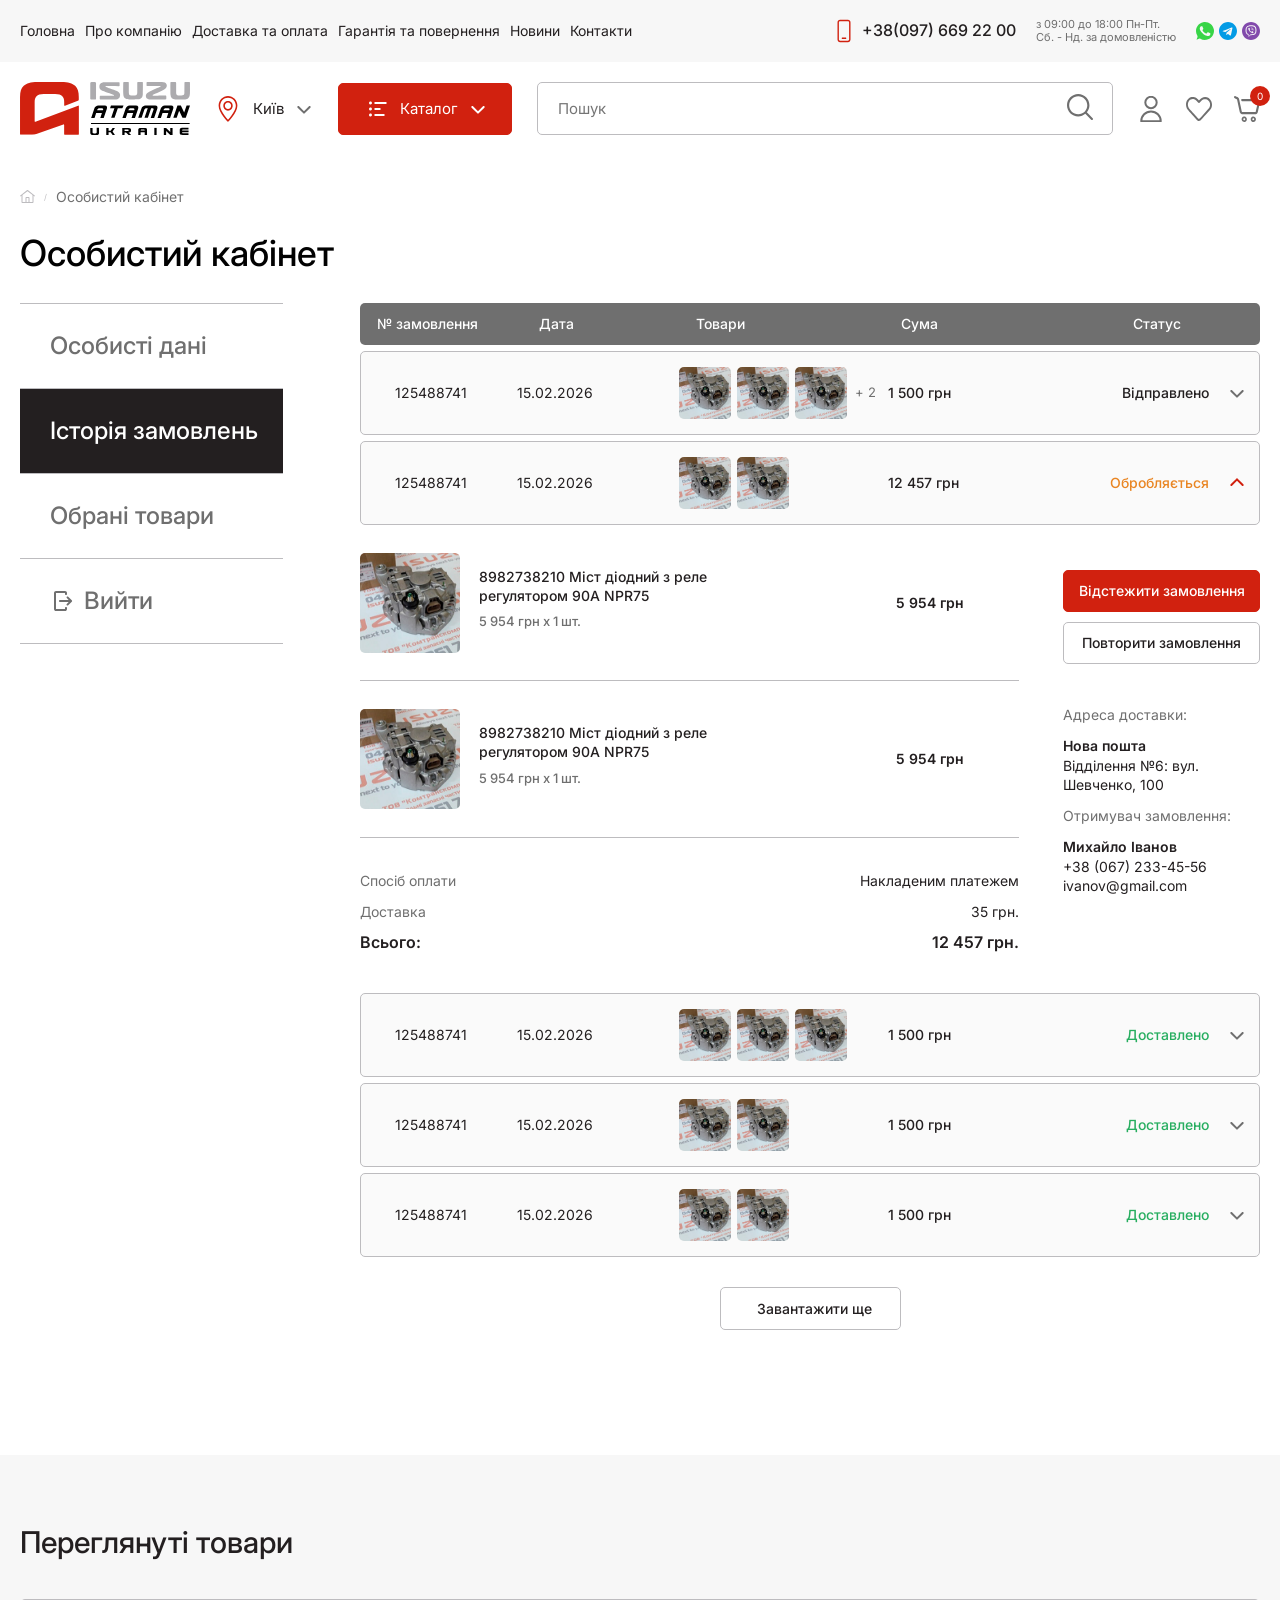
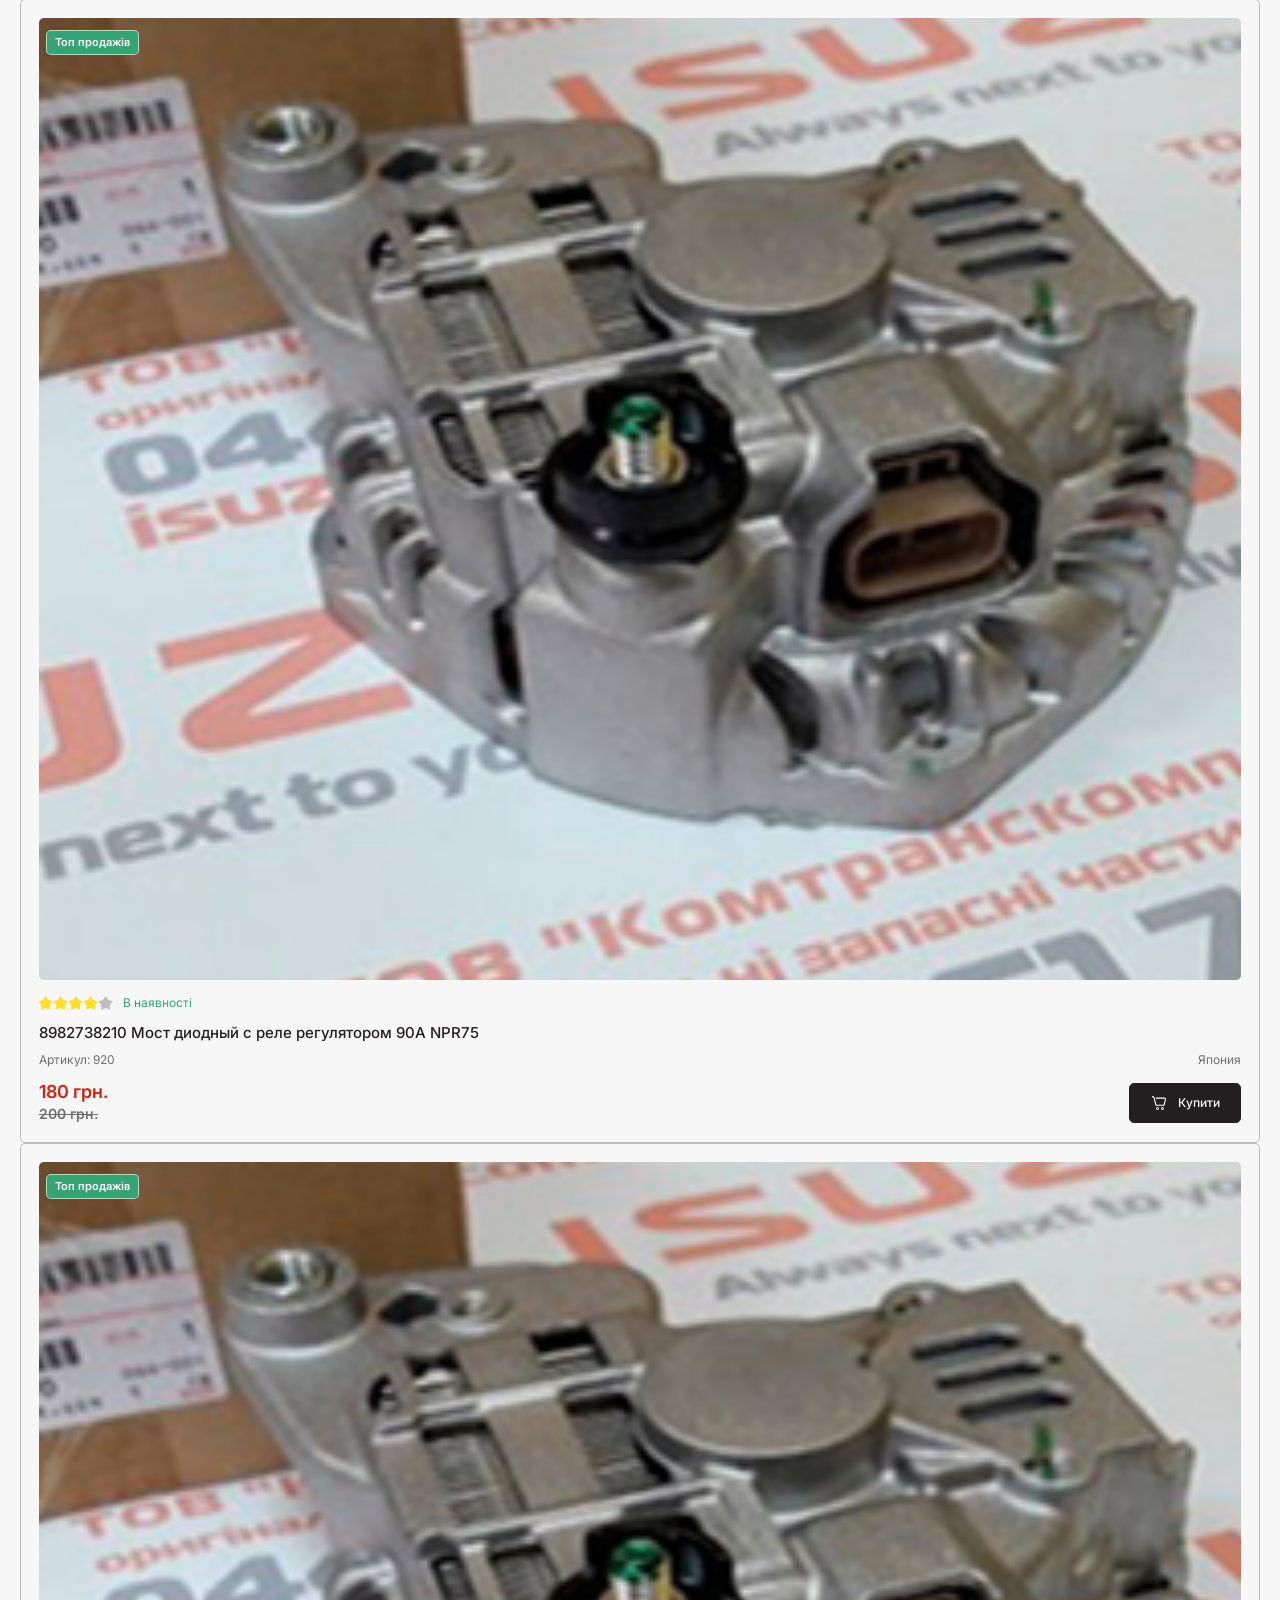
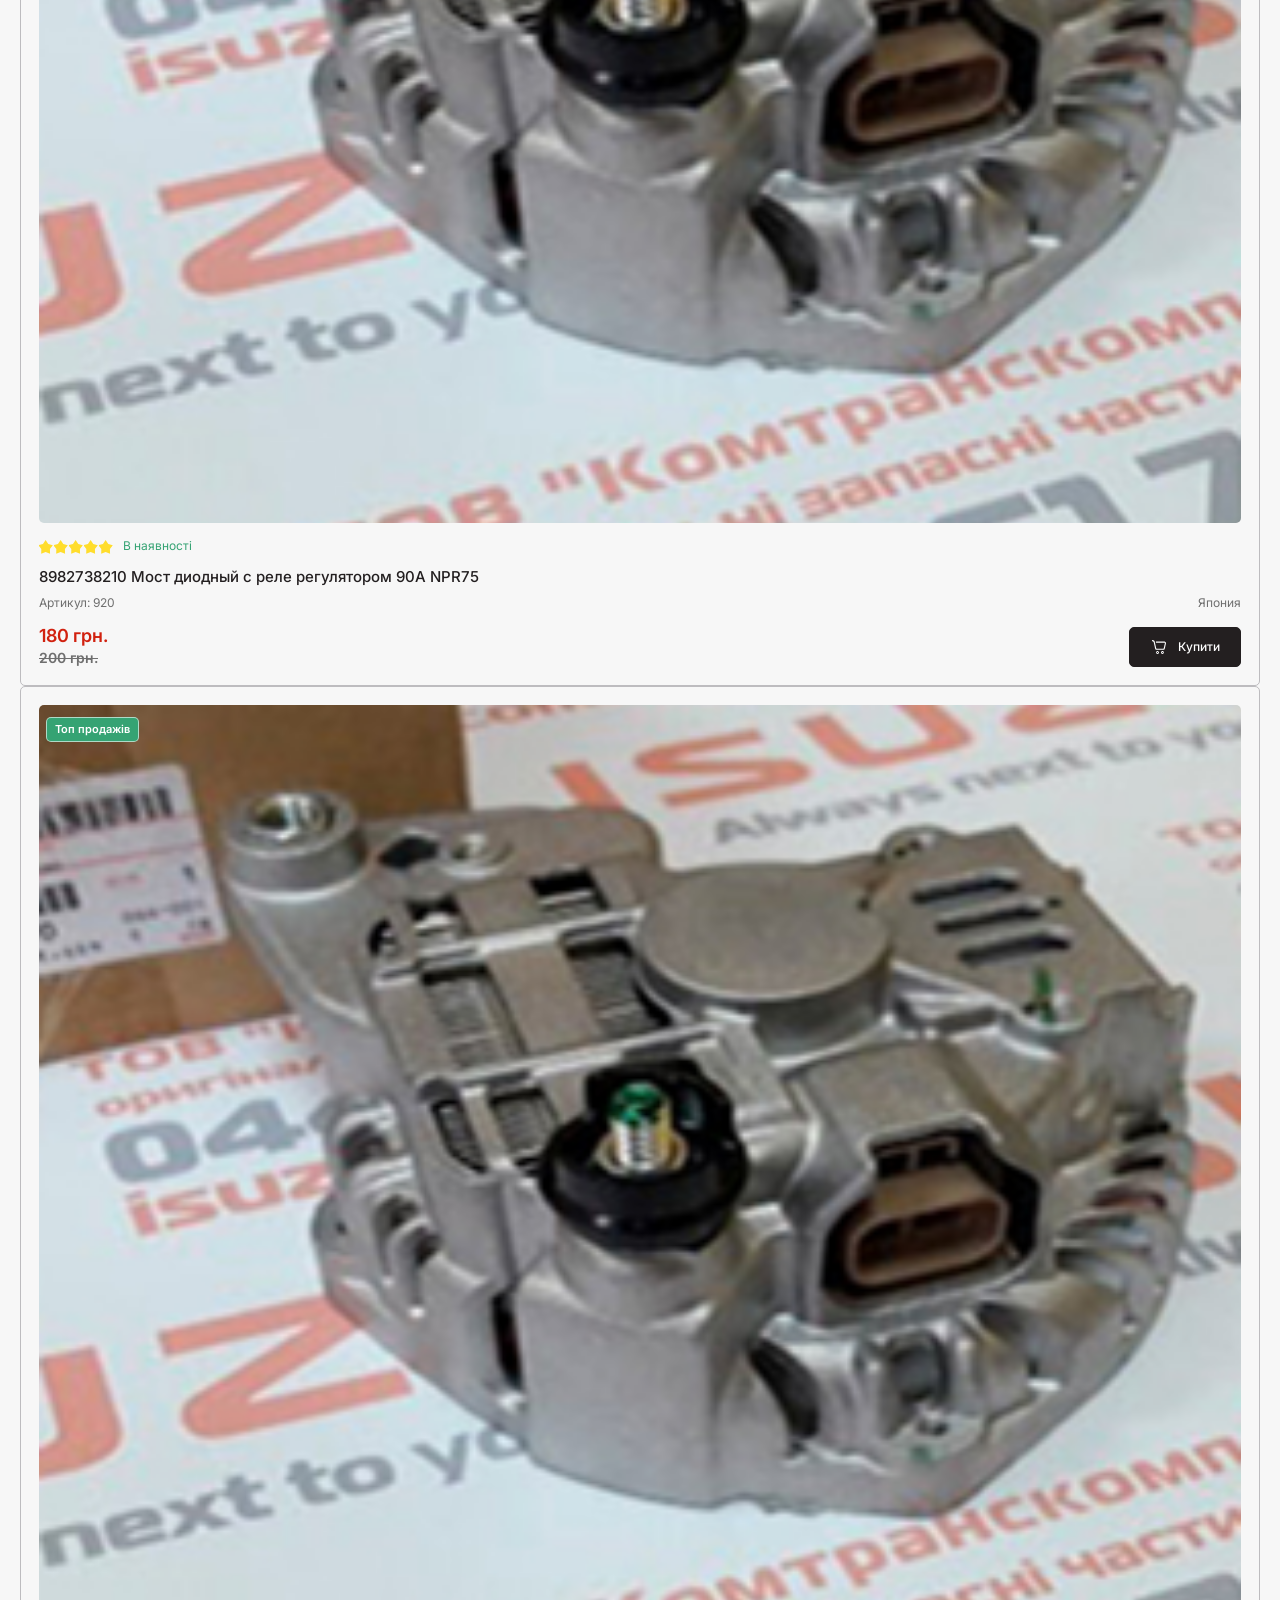
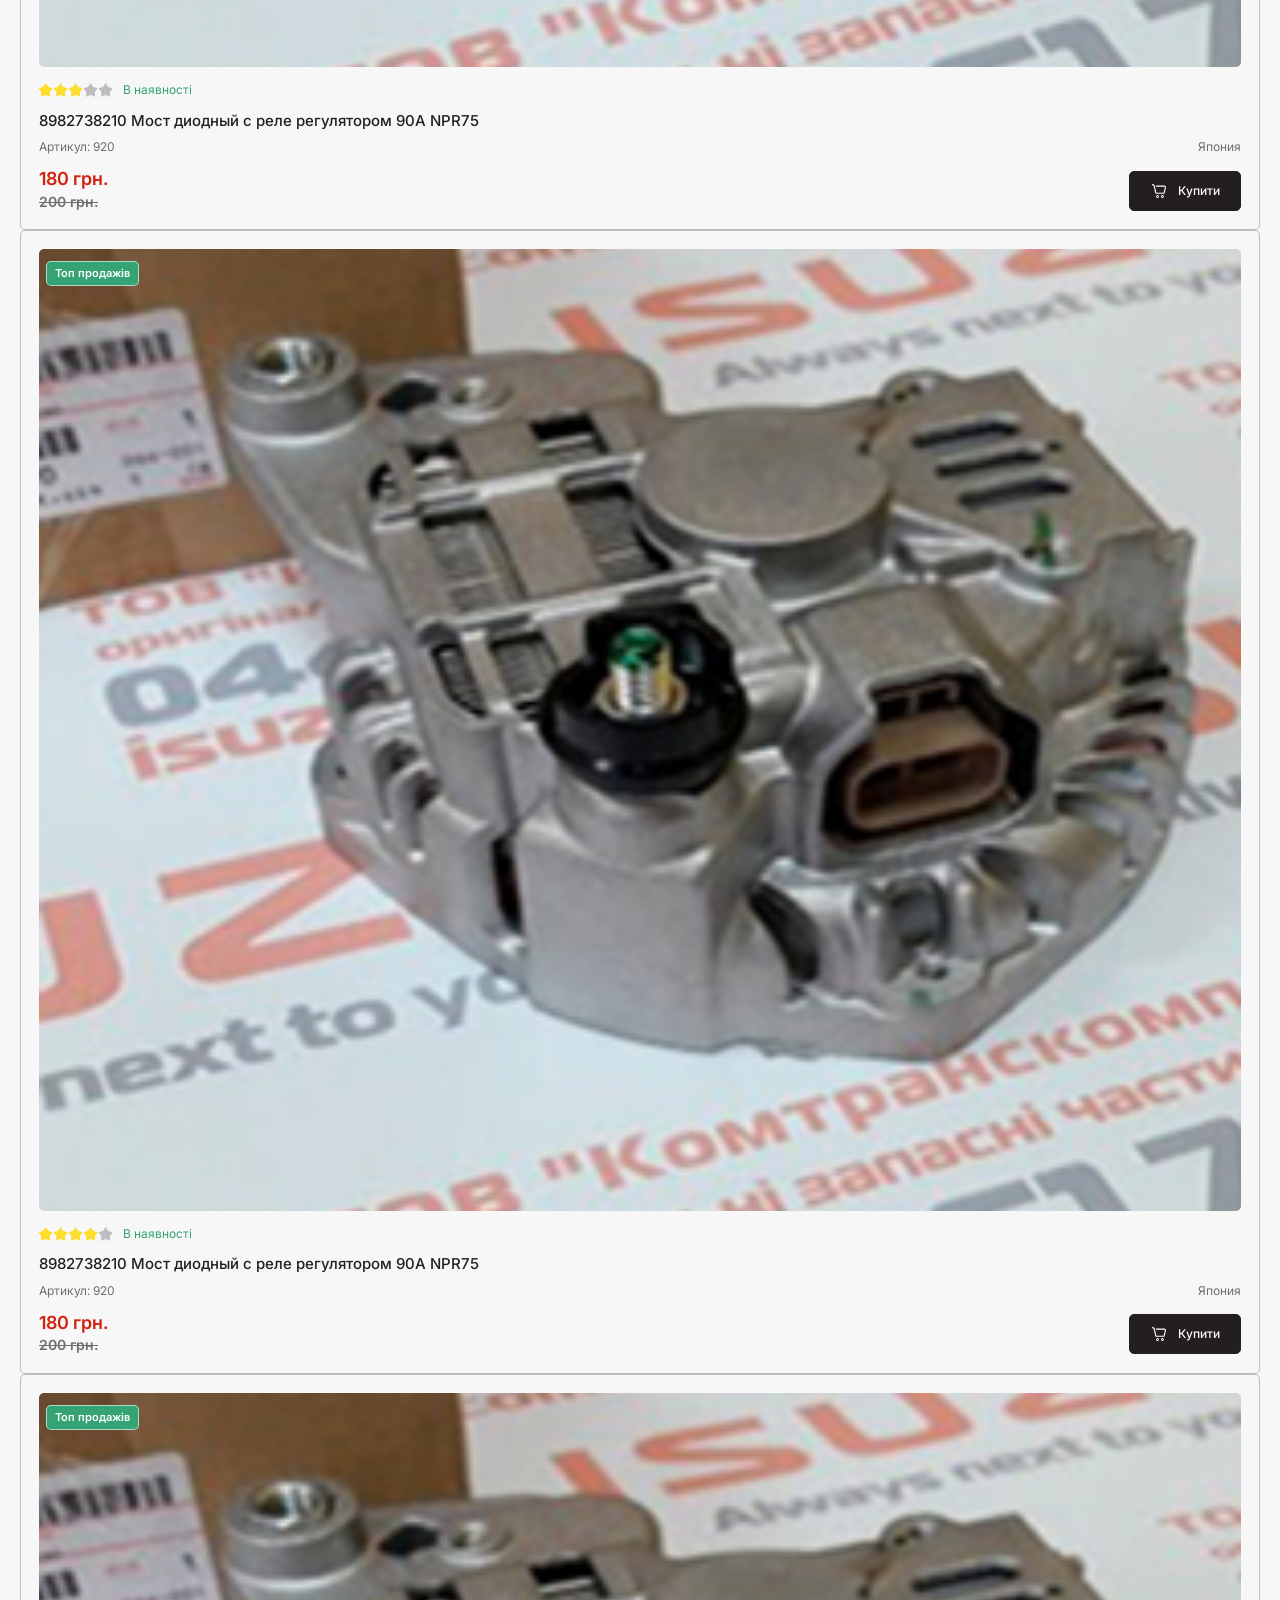
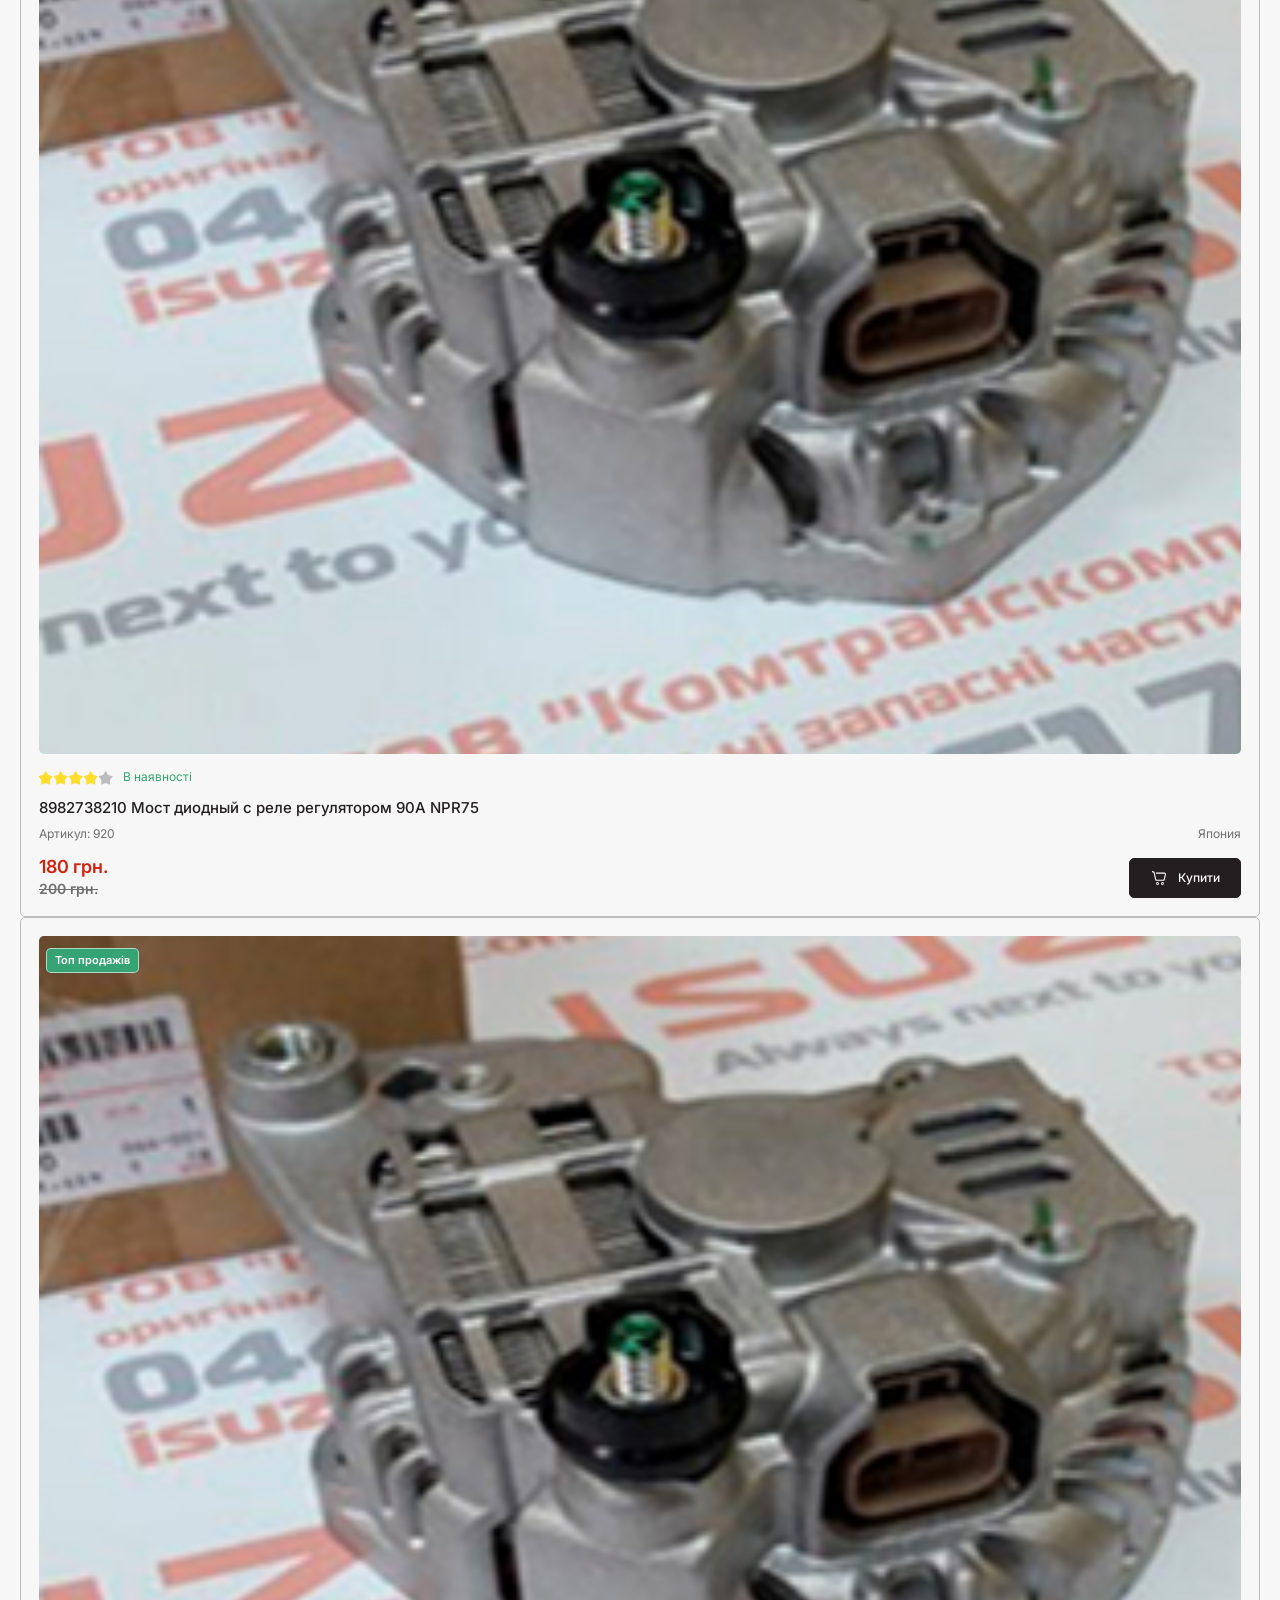
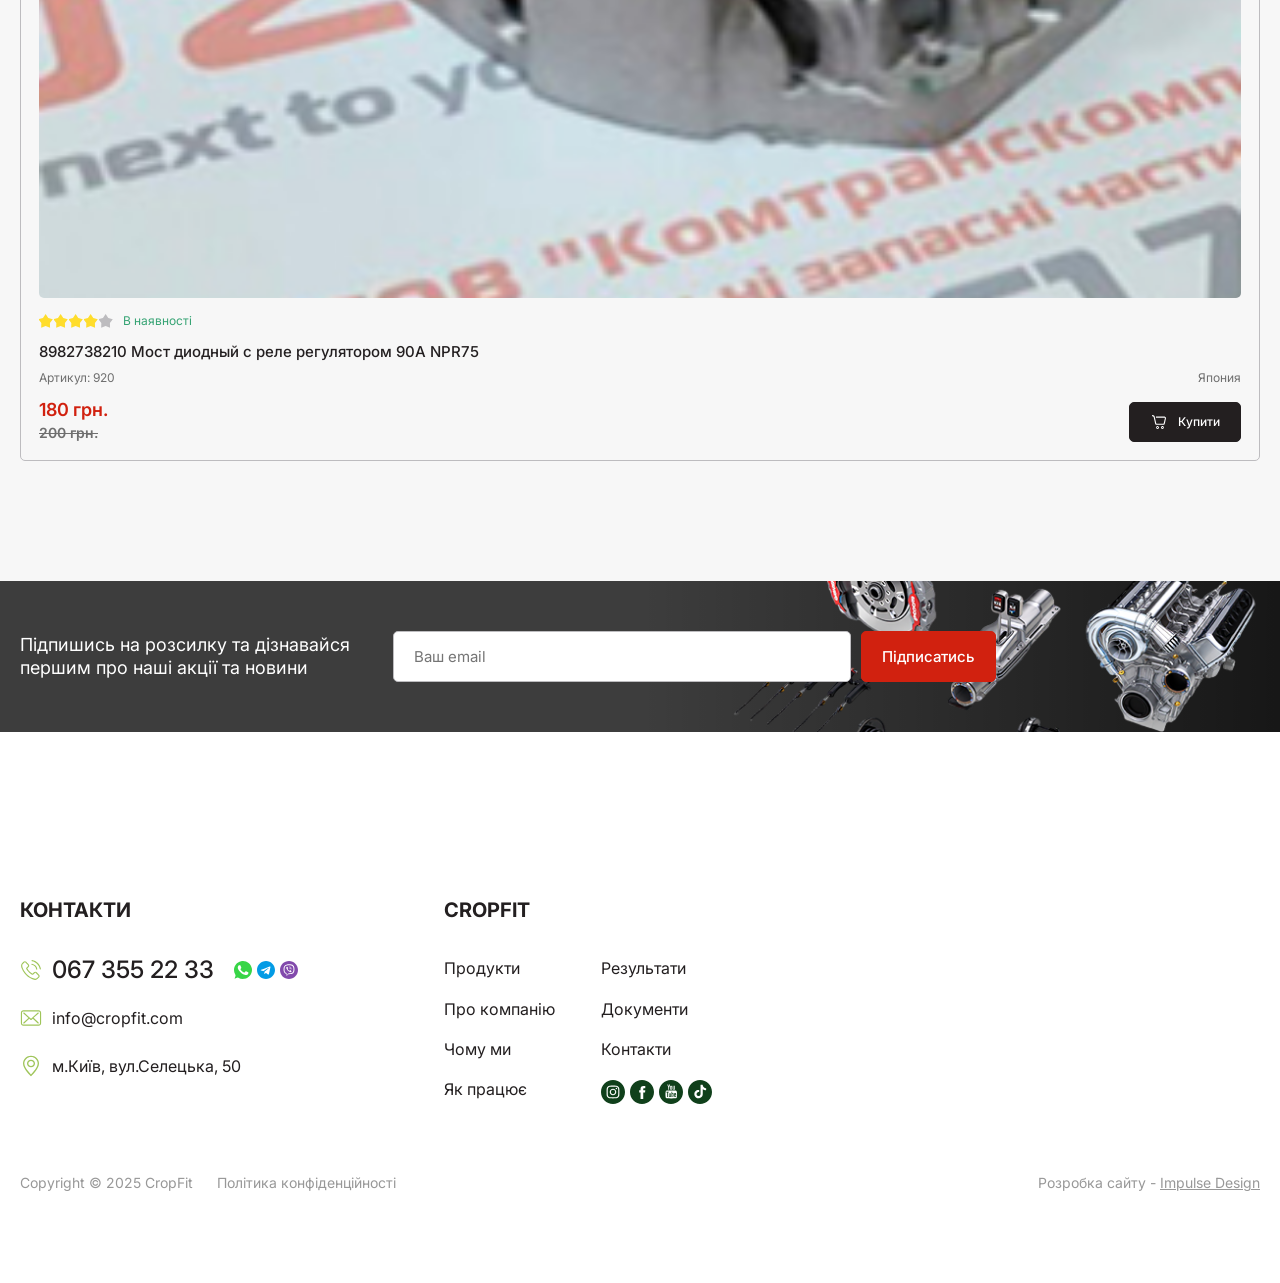
==== commit 0221a1e7: "commit" ====
--- a/account.html
+++ b/account.html
@@ -483,8 +483,7 @@
                                                     <div class="orders__item">
                                                         <img src="./assets/product.jpg" alt="" class="orders__item-img">
                                                         <div class="orders__item-desc">
-                                                            <span class="orders__item-code">8982738210</span>
-                                                            <span class="orders__item-name">Міст діодний з реле
+                                                            <span class="orders__item-name">8982738210 Міст діодний з реле
                                                                 регулятором 90A NPR75</span>
                                                             <span class="orders__item-qty">5 954 грн x 1 шт.</span>
                                                         </div>
@@ -494,8 +493,7 @@
                                                     <div class="orders__item">
                                                         <img src="./assets/product.jpg" alt="" class="orders__item-img">
                                                         <div class="orders__item-desc">
-                                                            <span class="orders__item-code">8982738210</span>
-                                                            <span class="orders__item-name">Міст діодний з реле
+                                                            <span class="orders__item-name">8982738210 Міст діодний з реле
                                                                 регулятором 90A NPR75</span>
                                                             <span class="orders__item-qty">5 954 грн x 1 шт.</span>
                                                         </div>
@@ -507,11 +505,11 @@
                                                 <div class="orders__payment">
                                                     <div class="orders__payment-row">
                                                         <span>Спосіб оплати</span>
-                                                        <span>Накладеним платежем</span>
+                                                        <span class="right">Накладеним платежем</span>
                                                     </div>
                                                     <div class="orders__payment-row">
                                                         <span>Доставка</span>
-                                                        <span>35 грн.</span>
+                                                        <span class="right">35 грн.</span>
                                                     </div>
                                                     <div class="orders__payment-row orders__payment-row--total">
                                                         <span>Всього:</span>
@@ -607,10 +605,6 @@
                             </div>
 
                             <button class="orders__load-more" type="button">
-                                <svg width="18" height="18" viewBox="0 0 18 18" fill="none" aria-hidden="true">
-                                    <path d="M9 3.75v10.5M4.5 12l4.5 4.5 4.5-4.5" stroke="currentColor"
-                                        stroke-width="1.5" stroke-linecap="round" stroke-linejoin="round" />
-                                </svg>
                                 Завантажити ще
                             </button>
 
--- a/css/main.min.css
+++ b/css/main.min.css
@@ -1 +1 @@
-:root{--color-black--rgb: 35, 31, 32;--color-black: #231F20;--color-white--rgb: 255, 255, 255;--color-white: #ffffff;--color-red--rgb: 209, 33, 15;--color-red: #D1210F;--color-grey-050--rgb: 61, 61, 61;--color-grey-050: #3D3D3D;--color-grey-100--rgb: 111, 111, 111;--color-grey-100: #6F6F6F;--color-grey-150--rgb: 189, 188, 191;--color-grey-150: #BDBCBF;--color-grey-200--rgb: 247, 247, 247;--color-grey-200: #F7F7F7;--color-green-100--rgb: 53, 163, 115;--color-green-100: #35A373}*{-webkit-tap-highlight-color:rgba(0,0,0,0)}*,*::before,*::after{box-sizing:border-box}*{-webkit-text-size-adjust:100%;-moz-text-size-adjust:100%;text-size-adjust:100%}@media(max-width: 899px){*{outline:none}}body,input,textarea,button,select{font-family:"Inter",sans-serif}body{--header: 0;--footer: 0}body._lock{overflow:hidden}a{text-decoration:none}p{margin:0}ol,ul{padding:0;margin:0;list-style:none}strong{font-weight:500}html,body{position:relative;color:var(--color-black);background-color:var(--color-white);font-family:"Inter",sans-serif;font-size:16px;line-height:115%;letter-spacing:0;margin:0;padding:0}.container{max-width:1450px;width:100%;padding:0 20px;margin:0 auto}section{padding:70px 0}@media(max-width: 999px){section{padding:50px 0}}@media(max-width: 479px){section{padding:40px 0}}section._grey{background-color:var(--color-grey-200)}h1,.h1{margin:0;font-family:"Inter",sans-serif;font-size:65px;line-height:115%;font-weight:600;color:var(--color-black)}@media(max-width: 1279px){h1,.h1{font-size:48px}}@media(max-width: 999px){h1,.h1{font-size:36px}}@media(max-width: 767px){h1,.h1{font-size:32px}}h1 strong,.h1 strong{color:var(--color-red)}h2,.h2{margin:0;font-family:"Inter",sans-serif;font-size:30px;font-weight:500;line-height:115%;color:var(--color-black)}@media(max-width: 1279px){h2,.h2{font-size:28px}}@media(max-width: 999px){h2,.h2{font-size:26px}}@media(max-width: 767px){h2,.h2{font-size:24px}}h3,.h3{font-family:"Inter",sans-serif;margin:0;font-weight:500;line-height:115%;color:var(--color-black);font-size:24px}@media(max-width: 1279px){h3,.h3{font-size:22px}}@media(max-width: 999px){h3,.h3{font-size:20px}}.btn{display:flex;flex-direction:row;justify-content:center;align-items:center;padding:16px 20px;gap:10px;width:-moz-fit-content;width:fit-content;background:var(--color-red);border:1px solid var(--color-red);border-radius:5px;transition:.2s ease;font-size:15px;font-weight:500;color:var(--color-white);text-align:center;line-height:115%;cursor:pointer;letter-spacing:0em}html:not(.v-mobile) .btn:hover{background:var(--color-white);color:var(--color-red)}html:not(.v-mobile) .btn:hover svg{stroke:var(--color-red)}html:not(.v-mobile) .btn:focus-visible{background:var(--color-white);color:var(--color-red)}html:not(.v-mobile) .btn:focus-visible svg{stroke:var(--color-red)}@media(max-width: 767px){.btn{font-size:14px;padding:12px 16px}}.btn.btn-1{background:rgba(0,0,0,0);color:var(--color-red)}html:not(.v-mobile) .btn.btn-1:hover{background:var(--color-red);color:var(--color-white)}html:not(.v-mobile) .btn.btn-1:hover svg{stroke:var(--color-white)}html:not(.v-mobile) .btn.btn-1:focus-visible{background:var(--color-red);color:var(--color-white)}html:not(.v-mobile) .btn.btn-1:focus-visible svg{stroke:var(--color-white)}.btn.btn-2{background:rgba(0,0,0,0);color:var(--color-black);border:1px solid var(--color-black)}html:not(.v-mobile) .btn.btn-2:hover{background:var(--color-black);color:var(--color-white)}html:not(.v-mobile) .btn.btn-2:hover svg{stroke:var(--color-white)}html:not(.v-mobile) .btn.btn-2:focus-visible{background:var(--color-black);color:var(--color-white)}html:not(.v-mobile) .btn.btn-2:focus-visible svg{stroke:var(--color-white)}.btn.btn-3{border:1px solid var(--color-black);background:var(--color-black);color:var(--color-white)}html:not(.v-mobile) .btn.btn-3:hover{background:rgba(0,0,0,0);color:var(--color-black)}html:not(.v-mobile) .btn.btn-3:hover svg{stroke:var(--color-white)}html:not(.v-mobile) .btn.btn-3:focus-visible{background:rgba(0,0,0,0);color:var(--color-black)}html:not(.v-mobile) .btn.btn-3:focus-visible svg{stroke:var(--color-white)}.btn svg{width:20px;height:auto;transition:.2s ease}.swiper{--swiper-navigation-size: 16px;--swiper-navigation-top-offset: 0;--swiper-navigation-sides-offset: 0;--swiper-pagination-color: var(--color-red);--swiper-pagination-progressbar-bg-color: var(--color-grey-150)}.swiper-bottom{position:relative;display:flex;align-items:center;gap:24px;margin-top:50px}@media(max-width: 767px){.swiper-bottom{margin-top:30px}}.swiper-pagination{position:relative;--swiper-pagination-bottom: 0;--swiper-pagination-left: 0;--swiper-pagination-right: 0;--swiper-pagination-top: 0}.swiper-pagination-pages{white-space:nowrap;font-size:14px}.swiper-pagination-lock+.swiper-buttons{display:none}.swiper-buttons{display:flex;align-items:center;gap:14px}.swiper-button-prev{position:relative;margin:0 !important}.swiper-button-prev:before{content:"";background-image:url("data:image/svg+xml,%3Csvg width='16' height='16' viewBox='0 0 16 16' fill='none' xmlns='http://www.w3.org/2000/svg'%3E%3Cpath d='M15.0711 8.0001H0.928932' stroke='%23231F20' stroke-linecap='round' stroke-linejoin='round'/%3E%3Cpath d='M6.67419 13.7454L0.928952 8.00012L6.67419 2.25488' stroke='%23231F20' stroke-linecap='round' stroke-linejoin='round'/%3E%3C/svg%3E%0A");background-position:center;background-repeat:no-repeat;background-size:cover;display:block;width:100%;height:100%}.swiper-button-prev svg{display:none}.swiper-button-next{position:relative;margin:0 !important}.swiper-button-next:before{content:"";background-image:url("data:image/svg+xml,%3Csvg width='16' height='16' viewBox='0 0 16 16' fill='none' xmlns='http://www.w3.org/2000/svg'%3E%3Cpath d='M0.928932 8.0001H15.0711' stroke='%23231F20' stroke-linecap='round' stroke-linejoin='round'/%3E%3Cpath d='M9.32581 13.7454L15.071 8.00012L9.32581 2.25488' stroke='%23231F20' stroke-linecap='round' stroke-linejoin='round'/%3E%3C/svg%3E%0A");background-position:center;background-repeat:no-repeat;background-size:cover;display:block;width:100%;height:100%}.swiper-button-next svg{display:none}.categoryCard{display:flex;flex-direction:column;justify-content:center;align-items:center;text-align:center;gap:12px;padding:30px;border:1px solid var(--color-grey-150);transition:.2s ease;border-radius:5px;max-width:195px;width:100%}.categoryCard span{font-size:18px;transition:.2s ease;color:var(--color-black);line-height:115%}.categoryCard img{width:auto;height:auto;max-width:100%;max-height:100%}html:not(.v-mobile) .categoryCard:hover{border:1px solid var(--color-red);box-shadow:0px 4px 15px 0px rgba(208,138,138,0.2509803922)}html:not(.v-mobile) .categoryCard:hover span{color:var(--color-red)}html:not(.v-mobile) .categoryCard:focus-visible{border:1px solid var(--color-red);box-shadow:0px 4px 15px 0px rgba(208,138,138,0.2509803922)}html:not(.v-mobile) .categoryCard:focus-visible span{color:var(--color-red)}.productCard{position:relative;border:1px solid var(--color-grey-150);transition:border .2s ease,box-shadow .2s ease;border-radius:5px;padding:18px;width:100%}html:not(.v-mobile) .productCard:hover{border:1px solid var(--color-red);box-shadow:0px 4px 15px 0px rgba(208,138,138,0.2509803922)}html:not(.v-mobile) .productCard:focus-visible{border:1px solid var(--color-red);box-shadow:0px 4px 15px 0px rgba(208,138,138,0.2509803922)}.productCard__labels{position:absolute;top:30px;left:0;margin:0 25px;display:flex;flex-wrap:wrap;align-items:center;gap:6px;z-index:2}.productCard__labels-item{display:flex;justify-content:center;align-items:center;text-align:center;padding:6px 8px;font-size:11px;line-height:100%;font-weight:600;color:var(--color-white);border:1px solid rgba(var(--color-white--rgb), 0.6);border-radius:5px;background-color:var(--color-green-100)}.productCard__labels-item.red{background-color:var(--color-red)}.productCard__image{position:relative;display:flex;width:100%;padding-top:80%;border-radius:5px;overflow:hidden}.productCard__image img{position:absolute;top:0;left:0;width:100%;height:100%;-o-object-fit:cover;object-fit:cover;transition:.2s ease}html:not(.v-mobile) .productCard__image:hover img{transform:scale(1.1)}html:not(.v-mobile) .productCard__image:focus-visible img{transform:scale(1.1)}.productCard__rating{margin-top:16px;display:flex;align-items:center;gap:10px}.productCard__status{font-size:12px;color:var(--color-green-100);line-height:121%}.productCard__status.out-of-stock{color:var(--color-red)}.productCard__title{margin-top:14px;display:flex;color:var(--color-black);font-weight:500;font-size:15px;transition:.2s ease}html:not(.v-mobile) .productCard__title:hover{color:var(--color-red)}html:not(.v-mobile) .productCard__title:focus-visible{color:var(--color-red)}.productCard__details{margin-top:8px;display:flex;justify-content:space-between;flex-wrap:wrap;align-items:center;gap:4px;font-size:12px;color:var(--color-grey-100)}.productCard__bottom{margin-top:14px;display:flex;justify-content:space-between;align-items:center;gap:4px}.productCard__price{display:flex;flex-direction:column;gap:4px;font-size:18px;font-weight:600;color:var(--color-red)}.productCard__price span{color:var(--color-grey-100);text-decoration:line-through;font-size:14px}.productCard__btn{padding:10px 20px;font-size:12px;font-weight:500}.productCard__btn-cart{background-image:url("data:image/svg+xml,%3Csvg width='18' height='18' viewBox='0 0 18 18' fill='none' xmlns='http://www.w3.org/2000/svg'%3E%3Cpath fill-rule='evenodd' clip-rule='evenodd' d='M2.37474 2.03024C2.16243 2.1142 2 2.35798 2 2.59256C2 2.73803 2.07636 2.9203 2.1814 3.0255C2.22501 3.06916 2.54602 3.24585 2.89476 3.4181C3.2435 3.59035 3.55627 3.7601 3.58977 3.7953C3.64099 3.84909 3.76918 4.41206 4.39306 7.32297C4.90542 9.71357 5.15748 10.8361 5.20671 10.9465C5.36625 11.304 5.65547 11.5889 6.01728 11.7451L6.17541 11.8133L9.88338 11.8224C12.6192 11.8292 13.6311 11.8226 13.743 11.7974C13.9905 11.7416 14.2265 11.6041 14.4344 11.3945C14.7637 11.0626 14.7385 11.1483 15.3985 8.11619C15.7177 6.64985 15.9862 5.36133 15.9951 5.25283C16.0545 4.5317 15.5683 3.82302 14.8983 3.65428C14.7448 3.61563 14.169 3.60974 10.5097 3.60935C5.89309 3.60888 6.19416 3.59745 6.01444 3.77986C5.89733 3.89873 5.84983 4.01795 5.84776 4.1981C5.84523 4.41831 5.93695 4.59279 6.1181 4.71243L6.25376 4.80201L10.4831 4.81674L14.7124 4.83147L14.7928 4.92769C14.8515 4.99786 14.8733 5.05389 14.8733 5.13476C14.8733 5.2946 13.7558 10.4034 13.7015 10.492C13.6006 10.6565 13.7614 10.6497 9.97987 10.6497C6.24814 10.6497 6.38452 10.6549 6.26132 10.5072C6.22333 10.4616 6.01111 9.51946 5.47063 6.99712C4.97638 4.69051 4.70803 3.49378 4.65989 3.38143C4.55792 3.14339 4.39402 2.92849 4.21058 2.79227C3.99301 2.63071 2.75011 2.02135 2.60044 2.00285C2.5308 1.99424 2.43696 2.00564 2.37474 2.03024ZM7.25059 13.0115C6.69693 13.1235 6.22178 13.6566 6.12995 14.2688C6.04623 14.8272 6.29286 15.422 6.74057 15.7415C7.167 16.0458 7.69794 16.081 8.16035 15.8356C8.91371 15.4358 9.16483 14.4087 8.69355 13.6546C8.3807 13.1539 7.80805 12.8987 7.25059 13.0115ZM12.1302 13.0115C11.9013 13.0578 11.6056 13.2282 11.4315 13.4143C11.1798 13.6833 11.0574 13.9448 11.0159 14.3027C10.9235 15.0987 11.4087 15.8091 12.1558 15.9715C13.076 16.1715 13.9418 15.2892 13.807 14.289C13.6918 13.4342 12.9257 12.8505 12.1302 13.0115ZM7.75481 14.0049C7.88116 14.0738 7.93916 14.1407 7.99389 14.2807C8.04996 14.4241 8.0466 14.5852 7.98443 14.7298C7.92419 14.87 7.86272 14.9328 7.72603 14.9938C7.54709 15.0737 7.31259 15.0331 7.17284 14.8981C6.97129 14.7033 6.97074 14.2808 7.17185 14.0928C7.33219 13.9428 7.57405 13.9063 7.75481 14.0049ZM12.7156 14.0562C12.87 14.188 12.9208 14.3114 12.9094 14.5274C12.8977 14.7504 12.8032 14.8997 12.6184 14.9871C12.147 15.2099 11.7047 14.644 11.9901 14.1832C12.1435 13.9354 12.5009 13.8729 12.7156 14.0562Z' fill='white'/%3E%3C/svg%3E%0A");background-position:center;background-size:cover;background-repeat:no-repeat;display:block;width:18px;height:18px;transition:.2s ease}html:not(.v-mobile) .productCard__btn:hover .productCard__btn-cart{background-image:url("data:image/svg+xml,%3Csvg width='18' height='18' viewBox='0 0 18 18' fill='none' xmlns='http://www.w3.org/2000/svg'%3E%3Cpath fill-rule='evenodd' clip-rule='evenodd' d='M2.37474 2.03024C2.16243 2.1142 2 2.35798 2 2.59256C2 2.73803 2.07636 2.9203 2.1814 3.0255C2.22501 3.06916 2.54602 3.24585 2.89476 3.4181C3.2435 3.59035 3.55627 3.7601 3.58977 3.7953C3.64099 3.84909 3.76918 4.41206 4.39306 7.32297C4.90542 9.71357 5.15748 10.8361 5.20671 10.9465C5.36625 11.304 5.65547 11.5889 6.01728 11.7451L6.17541 11.8133L9.88338 11.8224C12.6192 11.8292 13.6311 11.8226 13.743 11.7974C13.9905 11.7416 14.2265 11.6041 14.4344 11.3945C14.7637 11.0626 14.7385 11.1483 15.3985 8.11619C15.7177 6.64985 15.9862 5.36133 15.9951 5.25283C16.0545 4.5317 15.5683 3.82302 14.8983 3.65428C14.7448 3.61563 14.169 3.60974 10.5097 3.60935C5.89309 3.60888 6.19416 3.59745 6.01444 3.77986C5.89733 3.89873 5.84983 4.01795 5.84776 4.1981C5.84523 4.41831 5.93695 4.59279 6.1181 4.71243L6.25376 4.80201L10.4831 4.81674L14.7124 4.83147L14.7928 4.92769C14.8515 4.99786 14.8733 5.05389 14.8733 5.13476C14.8733 5.2946 13.7558 10.4034 13.7015 10.492C13.6006 10.6565 13.7614 10.6497 9.97987 10.6497C6.24814 10.6497 6.38452 10.6549 6.26132 10.5072C6.22333 10.4616 6.01111 9.51946 5.47063 6.99712C4.97638 4.69051 4.70803 3.49378 4.65989 3.38143C4.55792 3.14339 4.39402 2.92849 4.21058 2.79227C3.99301 2.63071 2.75011 2.02135 2.60044 2.00285C2.5308 1.99424 2.43696 2.00564 2.37474 2.03024ZM7.25059 13.0115C6.69693 13.1235 6.22178 13.6566 6.12995 14.2688C6.04623 14.8272 6.29286 15.422 6.74057 15.7415C7.167 16.0458 7.69794 16.081 8.16035 15.8356C8.91371 15.4358 9.16483 14.4087 8.69355 13.6546C8.3807 13.1539 7.80805 12.8987 7.25059 13.0115ZM12.1302 13.0115C11.9013 13.0578 11.6056 13.2282 11.4315 13.4143C11.1798 13.6833 11.0574 13.9448 11.0159 14.3027C10.9235 15.0987 11.4087 15.8091 12.1558 15.9715C13.076 16.1715 13.9418 15.2892 13.807 14.289C13.6918 13.4342 12.9257 12.8505 12.1302 13.0115ZM7.75481 14.0049C7.88116 14.0738 7.93916 14.1407 7.99389 14.2807C8.04996 14.4241 8.0466 14.5852 7.98443 14.7298C7.92419 14.87 7.86272 14.9328 7.72603 14.9938C7.54709 15.0737 7.31259 15.0331 7.17284 14.8981C6.97129 14.7033 6.97074 14.2808 7.17185 14.0928C7.33219 13.9428 7.57405 13.9063 7.75481 14.0049ZM12.7156 14.0562C12.87 14.188 12.9208 14.3114 12.9094 14.5274C12.8977 14.7504 12.8032 14.8997 12.6184 14.9871C12.147 15.2099 11.7047 14.644 11.9901 14.1832C12.1435 13.9354 12.5009 13.8729 12.7156 14.0562Z' fill='%23231F20'/%3E%3C/svg%3E%0A")}html:not(.v-mobile) .productCard__btn:focus-visible .productCard__btn-cart{background-image:url("data:image/svg+xml,%3Csvg width='18' height='18' viewBox='0 0 18 18' fill='none' xmlns='http://www.w3.org/2000/svg'%3E%3Cpath fill-rule='evenodd' clip-rule='evenodd' d='M2.37474 2.03024C2.16243 2.1142 2 2.35798 2 2.59256C2 2.73803 2.07636 2.9203 2.1814 3.0255C2.22501 3.06916 2.54602 3.24585 2.89476 3.4181C3.2435 3.59035 3.55627 3.7601 3.58977 3.7953C3.64099 3.84909 3.76918 4.41206 4.39306 7.32297C4.90542 9.71357 5.15748 10.8361 5.20671 10.9465C5.36625 11.304 5.65547 11.5889 6.01728 11.7451L6.17541 11.8133L9.88338 11.8224C12.6192 11.8292 13.6311 11.8226 13.743 11.7974C13.9905 11.7416 14.2265 11.6041 14.4344 11.3945C14.7637 11.0626 14.7385 11.1483 15.3985 8.11619C15.7177 6.64985 15.9862 5.36133 15.9951 5.25283C16.0545 4.5317 15.5683 3.82302 14.8983 3.65428C14.7448 3.61563 14.169 3.60974 10.5097 3.60935C5.89309 3.60888 6.19416 3.59745 6.01444 3.77986C5.89733 3.89873 5.84983 4.01795 5.84776 4.1981C5.84523 4.41831 5.93695 4.59279 6.1181 4.71243L6.25376 4.80201L10.4831 4.81674L14.7124 4.83147L14.7928 4.92769C14.8515 4.99786 14.8733 5.05389 14.8733 5.13476C14.8733 5.2946 13.7558 10.4034 13.7015 10.492C13.6006 10.6565 13.7614 10.6497 9.97987 10.6497C6.24814 10.6497 6.38452 10.6549 6.26132 10.5072C6.22333 10.4616 6.01111 9.51946 5.47063 6.99712C4.97638 4.69051 4.70803 3.49378 4.65989 3.38143C4.55792 3.14339 4.39402 2.92849 4.21058 2.79227C3.99301 2.63071 2.75011 2.02135 2.60044 2.00285C2.5308 1.99424 2.43696 2.00564 2.37474 2.03024ZM7.25059 13.0115C6.69693 13.1235 6.22178 13.6566 6.12995 14.2688C6.04623 14.8272 6.29286 15.422 6.74057 15.7415C7.167 16.0458 7.69794 16.081 8.16035 15.8356C8.91371 15.4358 9.16483 14.4087 8.69355 13.6546C8.3807 13.1539 7.80805 12.8987 7.25059 13.0115ZM12.1302 13.0115C11.9013 13.0578 11.6056 13.2282 11.4315 13.4143C11.1798 13.6833 11.0574 13.9448 11.0159 14.3027C10.9235 15.0987 11.4087 15.8091 12.1558 15.9715C13.076 16.1715 13.9418 15.2892 13.807 14.289C13.6918 13.4342 12.9257 12.8505 12.1302 13.0115ZM7.75481 14.0049C7.88116 14.0738 7.93916 14.1407 7.99389 14.2807C8.04996 14.4241 8.0466 14.5852 7.98443 14.7298C7.92419 14.87 7.86272 14.9328 7.72603 14.9938C7.54709 15.0737 7.31259 15.0331 7.17284 14.8981C6.97129 14.7033 6.97074 14.2808 7.17185 14.0928C7.33219 13.9428 7.57405 13.9063 7.75481 14.0049ZM12.7156 14.0562C12.87 14.188 12.9208 14.3114 12.9094 14.5274C12.8977 14.7504 12.8032 14.8997 12.6184 14.9871C12.147 15.2099 11.7047 14.644 11.9901 14.1832C12.1435 13.9354 12.5009 13.8729 12.7156 14.0562Z' fill='%23231F20'/%3E%3C/svg%3E%0A")}.rating-stars{display:flex;align-items:center;gap:1px}.rating-stars span{display:block;width:14px;height:14px;background-image:url("data:image/svg+xml,%3Csvg width='14' height='13' viewBox='0 0 14 13' fill='none' xmlns='http://www.w3.org/2000/svg'%3E%3Cpath d='M6.65747 0L9.12617 3.60213L13.3149 4.83688L10.6519 8.29787L10.772 12.6631L6.65747 11.2L2.54297 12.6631L2.66303 8.29787L7.48634e-05 4.83688L4.18877 3.60213L6.65747 0Z' fill='%23BDBCBF'/%3E%3C/svg%3E%0A");background-position:center;background-size:cover;background-repeat:no-repeat}.rating-stars[data-rating="1"] span:nth-child(-n+1),.rating-stars[data-rating="2"] span:nth-child(-n+2),.rating-stars[data-rating="3"] span:nth-child(-n+3),.rating-stars[data-rating="4"] span:nth-child(-n+4),.rating-stars[data-rating="5"] span:nth-child(-n+5){background-image:url("data:image/svg+xml,%3Csvg width='14' height='13' viewBox='0 0 14 13' fill='none' xmlns='http://www.w3.org/2000/svg'%3E%3Cpath d='M6.65747 0L9.12617 3.60213L13.3149 4.83688L10.6519 8.29787L10.772 12.6631L6.65747 11.2L2.54297 12.6631L2.66303 8.29787L7.48634e-05 4.83688L4.18877 3.60213L6.65747 0Z' fill='%23FFDD2C'/%3E%3C/svg%3E%0A")}.header{position:relative;z-index:2}.header__wrapper{display:flex;flex-direction:column}.header__top{background-color:var(--color-grey-200);padding-top:18px;padding-bottom:18px}@media(max-width: 767px){.header__top{padding-top:12px;padding-bottom:12px}}.header__top-wrapper{display:flex;align-items:center;justify-content:space-between;gap:25px}@media(max-width: 999px){.header__top-wrapper{justify-content:center}}@media(max-width: 999px){.header__menu{position:fixed;top:0;left:100%;transition:.2s ease;padding:var(--wrap);border-radius:0;width:100%;height:100%;z-index:10;background-color:var(--color-white);padding:40px 20px}}.header__menu._active{left:0}.header__menu>ul{display:flex;justify-content:space-between;align-items:center;gap:10px}@media(max-width: 999px){.header__menu>ul{flex-direction:column;align-items:flex-start;margin-top:20px;gap:30px}}.header__menu>ul li a{color:var(--color-black);transition:.2s ease;display:flex;align-items:center;gap:12px;text-align:center;font-size:14px}html:not(.v-mobile) .header__menu>ul li a:hover{color:var(--color-red)}html:not(.v-mobile) .header__menu>ul li a:focus-visible{color:var(--color-red)}@media(max-width: 1279px){.header__menu>ul li a{font-size:12px}}@media(max-width: 999px){.header__menu>ul li a{font-size:24px}}.header__menu-close{display:none;position:absolute;top:10px;right:10px}@media(max-width: 999px){.header__menu-close{display:flex}}.header__contacts{display:flex;align-items:center;gap:20px}.header__phone{display:flex;align-items:center;gap:5px}.header__phone span{color:var(--color-black);font-weight:500;font-size:16px;transition:.2s ease;line-height:120%}html:not(.v-mobile) .header__phone span:hover{color:var(--color-red)}html:not(.v-mobile) .header__phone span:focus-visible{color:var(--color-red)}@media(max-width: 1279px){.header__phone span{font-size:12px}}@media(max-width: 999px){.header__phone svg{width:30px;height:auto}}.header__schedule{color:var(--color-grey-100);font-size:11px;line-height:115%}.header__messengers{display:flex;align-items:center;gap:5px}@media(max-width: 479px){.header__messengers{display:none}}.header__messengers a{display:flex;align-items:center}.header__bottom{padding:20px 0}@media(max-width: 767px){.header__bottom{padding-top:12px;padding-bottom:12px}}.header__bottom-wrapper{position:relative;display:flex;align-items:center;justify-content:space-between;gap:20px}@media(max-width: 479px){.header__bottom-wrapper{gap:16px}}.header__logo{width:170px;min-width:120px}@media(max-width: 999px){.header__logo{width:130px}}.header__logo a{display:flex;align-items:center;width:100%}.header__logo img{width:100%;height:auto}.header__location{position:relative;display:flex;align-items:center;gap:12px;cursor:pointer}@media(max-width: 767px){.header__location{display:none}}.header__location-icon{display:flex}.header__location-city{font-size:15px;line-height:115%}.header__location-arrow{display:flex;margin-left:auto;transition:.2s ease}.header__location-list{position:absolute;top:100%;left:0;display:grid;gap:14px;width:131px;background-color:var(--color-white);padding:14px 36px;transition:.2s ease;opacity:0;visibility:hidden}.header__location-item{transition:.2s ease;font-size:15px;line-height:115%}.header__location-item:hover{color:var(--color-red)}.header__location-item:focus-visible{color:var(--color-red)}.header__location:hover .header__location-arrow{transform:rotate(180deg)}.header__location:hover .header__location-list{opacity:1;visibility:visible}.header__location:focus-visible .header__location-arrow{transform:rotate(180deg)}.header__location:focus-visible .header__location-list{opacity:1;visibility:visible}.header__catalog{display:flex;align-items:center;gap:12px;background-color:var(--color-red);border:1px solid var(--color-red);transition:.2s ease;padding:13px 25px;border-radius:5px;cursor:pointer}@media(max-width: 767px){.header__catalog._desk{display:none}}.header__catalog._mob{display:none;margin-top:50px;max-width:480px}@media(max-width: 767px){.header__catalog._mob{display:flex;justify-content:center}}html:not(.v-mobile) .header__catalog:hover{background-color:var(--color-white)}html:not(.v-mobile) .header__catalog:hover .header__catalog-text{color:var(--color-red)}html:not(.v-mobile) .header__catalog:hover svg{fill:var(--color-red)}html:not(.v-mobile) .header__catalog:focus-visible{background-color:var(--color-white)}html:not(.v-mobile) .header__catalog:focus-visible .header__catalog-text{color:var(--color-red)}html:not(.v-mobile) .header__catalog:focus-visible svg{fill:var(--color-red)}.header__catalog._active{background-color:var(--color-white)}.header__catalog-icon{display:flex}.header__catalog-icon svg{transition:.2s ease}.header__catalog._active .header__catalog-icon svg{fill:var(--color-red)}.header__catalog-text{font-size:15px;line-height:115%;color:var(--color-white);transition:.2s ease}.header__catalog._active .header__catalog-text{color:var(--color-red)}.header__catalog-arrow{display:flex;margin-left:auto;transition:.2s ease}.header__catalog-arrow svg{transition:.2s ease}.header__catalog._active .header__catalog-arrow svg{fill:var(--color-red)}.header__catalog-list{position:absolute;top:100%;left:0;display:flex;justify-content:center;width:100%;transition:.2s ease;opacity:0;visibility:hidden;padding-top:21px}.header__catalog-list._active{opacity:1;visibility:visible}.header__catalog-list--wrapper{display:flex;justify-content:center;flex-wrap:wrap;max-width:100%;width:-moz-fit-content;width:fit-content;gap:14px;padding:14px 36px;background-color:var(--color-grey-200);border-radius:5px}.header__catalog-item{transition:.2s ease;font-size:15px;line-height:115%}.header__catalog-item:hover{color:var(--color-red)}.header__catalog-item:focus-visible{color:var(--color-red)}.header__catalog._active .header__catalog-arrow{transform:rotate(180deg)}.header__search{position:relative;max-width:576px;width:100%}@media(max-width: 999px){.header__search{position:unset;width:-moz-fit-content;width:fit-content;display:flex;margin-left:auto}}.header__search input{width:100%;padding:16px 60px 16px 20px;border:1px solid var(--color-grey-150);border-radius:5px;font-size:15px;transition:.2s ease;outline:none}@media(max-width: 999px){.header__search input{position:absolute;top:0;left:0;opacity:0;visibility:hidden;z-index:10}}.header__search:hover input{opacity:1;visibility:visible}.header__search svg{position:absolute;top:12px;right:20px;cursor:pointer;transition:.2s ease}html:not(.v-mobile) .header__search svg:hover{fill:var(--color-red)}html:not(.v-mobile) .header__search svg:focus-visible{fill:var(--color-red)}@media(max-width: 999px){.header__search svg{position:relative;top:0;left:0}}.header__buttons{display:flex;align-items:center;gap:22px}@media(max-width: 999px){.header__buttons{gap:20px}}@media(max-width: 479px){.header__buttons{gap:16px}}.header__buttons-item{position:relative;display:flex}html:not(.v-mobile) .header__buttons-item:hover:first-child svg{stroke:var(--color-red)}html:not(.v-mobile) .header__buttons-item:hover:not(:first-child) svg{fill:var(--color-red)}html:not(.v-mobile) .header__buttons-item:focus-visible:first-child svg{stroke:var(--color-red)}html:not(.v-mobile) .header__buttons-item:focus-visible:not(:first-child) svg{fill:var(--color-red)}.header__buttons-item svg{transition:.2s ease}.header__buttons-item span{position:absolute;top:-10px;right:-10px;width:20px;height:20px;background-color:var(--color-red);color:var(--color-white);border-radius:100%;font-size:10px;display:flex;align-items:center;justify-content:center;text-align:center}@media(max-width: 479px){.header__buttons-item.favorite{display:none}}@media(min-width: 1000px){.header__burger{display:none}}.banner{position:relative}.banner__bg{position:absolute;top:0;left:0;width:100%;height:100%;-o-object-fit:cover;object-fit:cover;z-index:0}.banner__bg img{width:100%;height:100%;-o-object-fit:cover;object-fit:cover}.banner__wrapper{position:relative;padding-top:128px;padding-bottom:190px;color:var(--color-white)}@media(max-width: 767px){.banner__wrapper{padding-top:70px;padding-bottom:70px}}.banner__title{color:var(--color-white)}.banner__text{max-width:412px;margin-top:20px;font-size:22px;line-height:130%;color:var(--color-grey-150)}@media(max-width: 767px){.banner__text{font-size:18px;color:var(--color-white);margin-top:14px}}.banner__button{margin-top:30px}@media(max-width: 767px){.banner__button{margin-top:20px}}.benefits__wrapper{display:grid;grid-template-columns:repeat(4, 1fr);gap:50px;padding:35px 0}@media(max-width: 999px){.benefits__wrapper{gap:30px}}@media(max-width: 767px){.benefits__wrapper{grid-template-columns:repeat(2, 1fr)}}@media(max-width: 479px){.benefits__wrapper{gap:30px 16px}}.benefits__item{position:relative;display:flex;gap:12px}.benefits__item:not(:last-child):after{content:"";position:absolute;top:50%;right:-25px;transform:translateY(-50%);width:1px;height:54px;background-color:var(--color-grey-150)}@media(max-width: 999px){.benefits__item:not(:last-child):after{right:-15px}}@media(max-width: 767px){.benefits__item:not(:last-child):after{display:none}}.benefits__item-icon{display:flex;width:100%;min-width:42px;max-width:42px;height:42px}@media(max-width: 999px){.benefits__item-icon{min-width:30px;max-width:30px;height:30px}}.benefits__item-icon img,.benefits__item-icon svg{width:100%;height:auto}.benefits__item-text{display:flex;flex-direction:column;gap:10px;font-size:14px;color:var(--color-grey-100)}@media(max-width: 999px){.benefits__item-text{font-size:12px}}.benefits__item-text strong{font-size:18px;font-weight:500;color:var(--color-black)}@media(max-width: 999px){.benefits__item-text strong{font-size:16px}}.catalog{overflow:hidden}.catalog__top{display:flex;justify-content:space-between;align-items:center;gap:20px}.catalog__slider{margin-top:40px}@media(max-width: 767px){.catalog__slider{margin-top:20px}}.catalog__slider .swiper{overflow:visible}.catalog__item{position:relative;background-size:cover;background-repeat:no-repeat;background-position:center;padding:35px 27px 27px;border-radius:5px;overflow:hidden}html:not(.v-mobile) .catalog__item:hover:before{transform:scale(1.2)}html:not(.v-mobile) .catalog__item:hover .catalog__item-title{color:var(--color-red)}html:not(.v-mobile) .catalog__item:hover .catalog__item-btn{background:var(--color-black);color:var(--color-white)}html:not(.v-mobile) .catalog__item:hover .catalog__item-btn svg{stroke:var(--color-white)}html:not(.v-mobile) .catalog__item:focus-visible:before{transform:scale(1.2)}html:not(.v-mobile) .catalog__item:focus-visible .catalog__item-title{color:var(--color-red)}html:not(.v-mobile) .catalog__item:focus-visible .catalog__item-btn{background:var(--color-black);color:var(--color-white)}html:not(.v-mobile) .catalog__item:focus-visible .catalog__item-btn svg{stroke:var(--color-white)}.catalog__item:before{content:"";display:block;width:226px;height:196px;background:var(--color-white);border-radius:200px 0px 5px;position:absolute;bottom:0;right:0;z-index:0;transition:.2s ease}.catalog__item-title{position:relative;max-width:250px;transition:.2s ease}.catalog__item-image{position:absolute;bottom:20px;right:30px;max-width:188px;max-height:157px}@media(max-width: 479px){.catalog__item-image{right:0}}.catalog__item-image img{width:auto;height:100%;max-width:100%}.catalog__item-btn{position:relative;margin-top:100px;padding:8px 16px;font-size:12px}@media(max-width: 479px){.catalog__btn._desk{display:none}}.catalog__btn._mob{margin:30px auto 0}@media(min-width: 480px){.catalog__btn._mob{display:none}}.related__top{display:flex;align-items:center;gap:60px;flex-wrap:wrap}@media(max-width: 767px){.related__top{gap:30px}}.related__category{position:relative;font-size:18px;font-weight:500;color:var(--color-grey-100);transition:.2s ease;cursor:pointer}html:not(.v-mobile) .related__category:hover{color:var(--color-black)}html:not(.v-mobile) .related__category:focus-visible{color:var(--color-black)}.related__category.active{color:var(--color-black)}.related__category.active:before{left:0;width:100%}.related__category:before{content:"";position:absolute;top:calc(100% + 10px);left:50%;width:0px;height:3px;background-color:var(--color-red);transition:.2s ease}.related__category:not(:last-child):after{content:"";position:absolute;top:0;right:-30px;width:1px;height:100%;background-color:var(--color-grey-150)}@media(max-width: 767px){.related__category:not(:last-child):after{display:none}}.related__slider{margin-top:40px}.related__slider:not(.active){display:none}.cta__wrapper{display:grid;grid-template-columns:1fr 1fr;gap:30px}@media(max-width: 999px){.cta__wrapper{gap:10px}}@media(max-width: 767px){.cta__wrapper{grid-template-columns:1fr;gap:16px}}.cta__item{position:relative;border-radius:5px;padding:35px 40px;overflow:hidden}@media(max-width: 479px){.cta__item{padding:30px 20px}}.cta__item-bg{position:absolute;top:0;left:0;width:100%;height:100%;z-index:0}.cta__item-bg img{width:100%;height:100%;-o-object-fit:cover;object-fit:cover}.cta__item-image{position:absolute;bottom:0;right:0;width:100%;height:100%;z-index:0;text-align:right}@media(max-width: 767px){.cta__item-image{height:70%}}.cta__item-image img{position:relative;width:auto;height:100%;z-index:1}.cta__item-title{position:relative;color:var(--color-white);font-size:30px;max-width:280px;line-height:100%}.cta__item:last-child .cta__item-title{color:var(--color-black)}.cta__item-text{position:relative;color:var(--color-grey-150);font-size:20px;max-width:250px;line-height:115%;margin-top:10px;margin-bottom:22px}.cta__item:last-child .cta__item-text{color:var(--color-grey-100)}.cta__item-search{position:relative;margin-top:auto;height:50px;max-width:325px;width:100%;display:flex;align-items:center;gap:5px}.cta__item-search input{width:100%;padding:15px 20px;border:1px solid var(--color-grey-150);border-radius:5px;font-size:15px;transition:.2s ease;outline:none}.cta__item-search button{min-width:50px;width:50px;height:50px;border-radius:5px;background-color:var(--color-red);outline:none;border:none;transition:.2s ease;cursor:pointer}html:not(.v-mobile) .cta__item-search button:hover{background-color:var(--color-black)}html:not(.v-mobile) .cta__item-search button:focus-visible{background-color:var(--color-black)}.cta__item-btn{position:relative}.reviews__top{display:flex;justify-content:space-between;align-items:center;gap:20px}.reviews__slider{margin-top:32px}.reviews__item{padding:25px;background-color:var(--color-white);border-radius:5px;box-shadow:0px 4px 15px 0px rgba(210,210,210,0.5019607843)}.reviews__item-top{display:flex;gap:20px}.reviews__item-image{position:relative;display:block;max-width:98px;max-height:83px;border-radius:5px;overflow:hidden}.reviews__item-image img{width:100%;height:100%;-o-object-fit:cover;object-fit:cover;transition:.2s ease}html:not(.v-mobile) .reviews__item-image:hover img{transform:scale(1.1)}html:not(.v-mobile) .reviews__item-image:focus-visible img{transform:scale(1.1)}.reviews__item-box{display:flex;flex-direction:column;gap:8px}.reviews__item-title{font-size:15px;font-weight:500;color:var(--color-black);line-height:115%;transition:.2s ease}html:not(.v-mobile) .reviews__item-title:hover{color:var(--color-red)}html:not(.v-mobile) .reviews__item-title:focus-visible{color:var(--color-red)}.reviews__item-author{font-size:13px;color:var(--color-grey-100)}.reviews__item-text{margin-top:20px;font-size:14px;color:var(--color-grey-050);line-height:150%}@media(max-width: 479px){.reviews__btn._desk{display:none}}.reviews__btn._mob{margin:30px auto 0}@media(min-width: 480px){.reviews__btn._mob{display:none}}.seo__text{position:relative;color:var(--color-grey-050);line-height:150%}.seo__text:not(.active){max-height:300px;overflow:hidden}.seo__text:not(.active):before{content:"";position:absolute;left:0;right:0;top:0;bottom:0;background:linear-gradient(180deg, rgba(255, 255, 255, 0) 32.29%, rgba(255, 255, 255, 0.8) 100%);z-index:2}.seo__text>*+*{margin-top:25px}@media(max-width: 767px){.seo__text>*+*{margin-top:16px}}.seo__text strong{font-weight:600;color:var(--color-black)}.seo__text a{color:var(--color-red);text-decoration:underline}html:not(.v-mobile) .seo__text a:hover{text-decoration:none}html:not(.v-mobile) .seo__text a:focus-visible{text-decoration:none}.seo__text ul{list-style:disc;margin-left:22px}.seo__text ol{list-style:decimal;margin-left:22px}.seo__btn{margin-top:30px;display:flex;align-items:center;gap:5px;width:-moz-fit-content;width:fit-content;cursor:pointer}html:not(.v-mobile) .seo__btn:hover span{color:var(--color-red)}html:not(.v-mobile) .seo__btn:hover svg{stroke:var(--color-red)}html:not(.v-mobile) .seo__btn:focus-visible span{color:var(--color-red)}html:not(.v-mobile) .seo__btn:focus-visible svg{stroke:var(--color-red)}.seo__btn span{color:var(--color-black);transition:.2s ease}.seo__btn svg{transition:.2s ease}.subscribe{position:relative;background-color:#3d3d3d;background-image:linear-gradient(90.06deg, rgba(0, 0, 0, 0) 50.05%, rgba(0, 0, 0, 0.7) 105.87%);padding:50px 0;margin-top:20px}.subscribe__bg{position:absolute;top:0;left:0;width:100%;height:100%;-o-object-fit:cover;object-fit:cover;-o-object-position:center right;object-position:center right;z-index:0}@media(max-width: 767px){.subscribe__bg{display:none}}.subscribe__wrapper{position:relative;display:flex;align-items:center;gap:10px}@media(max-width: 767px){.subscribe__wrapper{flex-direction:column;align-items:flex-start}}.subscribe__text{max-width:363px;width:100%;font-size:18px;line-height:125%;color:var(--color-white)}.subscribe__form{width:100%}.subscribe__form-wrapper{display:flex;align-items:center;gap:10px}.subscribe__form-wrapper input[type=email]{max-width:458px;width:100%;width:100%;padding:15px 20px;border:1px solid var(--color-grey-150);border-radius:5px;font-size:15px;transition:.2s ease;outline:none}@media(max-width: 767px){.subscribe__form-wrapper input[type=email]{padding:10px 16px}}.footer{padding:90px 0}@media(max-width: 767px){.footer{padding:50px 0}}.footer__wrapper{position:relative}.footer__logo{width:225px;transform:translateX(-18px)}@media(max-width: 999px){.footer__logo{width:200px}}.footer__logo img{width:100%;height:auto}.footer__box{position:relative;display:flex;gap:146px;margin-top:60px;z-index:1}@media(max-width: 767px){.footer__box{flex-direction:column;gap:50px;margin-top:40px}}.footer__box-title{font-weight:700;font-size:20px;text-transform:uppercase;margin-bottom:14px}@media(max-width: 767px){.footer__box-title{margin-bottom:0}}.footer__contacts{display:flex;flex-direction:column;gap:26px}.footer__contacts a{color:var(--color-black);transition:.2s ease}html:not(.v-mobile) .footer__contacts a:hover{color:var(--color-black)}html:not(.v-mobile) .footer__contacts a:focus-visible{color:var(--color-black)}.footer__phone{display:flex;align-items:center;gap:10px}.footer__phone a{font-weight:500;font-size:24px}.footer__phone-list{display:flex;align-items:center;gap:5px;margin-left:10px}.footer__phone-list a{display:flex;align-items:center}.footer__email{display:flex;align-items:center;gap:10px}.footer__address{display:flex;align-items:center;gap:10px}.footer__menu-list{display:grid;grid-template-columns:1fr 1fr;gap:22px 46px;margin-top:40px}@media(max-width: 767px){.footer__menu-list{margin-top:26px;gap:22px}}.footer__menu-list a{color:var(--color-black);transition:.2s ease}html:not(.v-mobile) .footer__menu-list a:hover{color:var(--color-black)}html:not(.v-mobile) .footer__menu-list a:focus-visible{color:var(--color-black)}.footer__menu-socials{display:flex;align-items:center;gap:5px}.footer__menu-socials a{display:flex;align-items:center}.footer__menu-socials svg path{transition:.2s ease}html:not(.v-mobile) .footer__menu-socials svg:hover path{fill:var(--color-black)}html:not(.v-mobile) .footer__menu-socials svg:focus-visible path{fill:var(--color-black)}.footer__bottom{position:relative;display:flex;align-items:center;gap:24px;margin-top:70px;font-size:14px;color:#989898;z-index:1}@media(max-width: 767px){.footer__bottom{margin-top:50px;align-items:flex-start;flex-direction:column;gap:16px}}.footer__bottom a{color:#989898;transition:.2s ease}html:not(.v-mobile) .footer__bottom a:hover{text-decoration:underline}html:not(.v-mobile) .footer__bottom a:focus-visible{text-decoration:underline}@media(max-width: 767px){.footer__bottom-menu{order:1}}@media(max-width: 767px){.footer__copyright{order:3}}.footer__dev{margin-left:auto}@media(max-width: 767px){.footer__dev{margin-left:0;order:2}}.footer__dev a{text-decoration:underline}html:not(.v-mobile) .footer__dev a:hover{text-decoration:none}html:not(.v-mobile) .footer__dev a:focus-visible{text-decoration:none}.footer__bg{position:absolute;top:0;right:0;z-index:0}@media(max-width: 999px){.footer__bg{display:none}}.popup{position:fixed;top:0;left:0;width:100%;height:100%;z-index:10;display:none}.popup.active{display:flex}.popup__bg{position:absolute;top:0;left:0;width:100%;height:100%;background-color:rgba(0,0,0,.4);z-index:1}.popup__wrapper{position:relative;width:100%;height:100%;display:flex;justify-content:center;align-items:center;z-index:2}.popup__content{position:relative;width:100%;max-width:463px;padding:54px;background-color:var(--color-green);display:flex;flex-direction:column;align-items:center;z-index:2}.popup__close{position:absolute;top:17px;right:21px;cursor:pointer}.popup__title{font-family:"Inter",sans-serif;font-weight:700;font-size:36px;line-height:115%;text-align:center;letter-spacing:-0.03em;text-transform:uppercase;color:var(--color-black)}.popup__subtitle{font-family:"Inter",sans-serif;font-weight:300;font-size:18px;line-height:95%;text-align:center;letter-spacing:-0.03em;text-transform:uppercase;color:var(--color-black);margin-top:8px}.popup__form{margin-top:32px}.popup__form-wrapper{display:flex;flex-direction:column;align-items:center;gap:22px}.popup__form-wrapper input{font-size:16px;line-height:95%;letter-spacing:-0.03em;color:var(--color-black);border:none;border-bottom:1px solid var(--color-black);padding:4px 0;background:none;outline:none;width:100%}.popup__form-wrapper input::-moz-placeholder{color:var(--color-black)}.popup__form-wrapper input::placeholder{color:var(--color-black)}.popup__form-wrapper input[type=submit]{padding:10px;max-width:213px;font-size:16px}.popup__form-wrapper label{display:flex;flex-direction:column;gap:6px;width:100%}.popup__form-wrapper label span{font-size:16px;line-height:95%;letter-spacing:-0.03em;color:var(--color-black);font-weight:400}.popup__form-wrapper label.confirm{display:flex;flex-direction:row;align-items:center;gap:16px}.popup__form-wrapper label.confirm input{width:22px;height:22px;margin:0;accent-color:var(--color-green);border:1px solid var(--color-black)}.popup__form-wrapper label.confirm span{font-size:10px;line-height:115%;letter-spacing:-0.03em;color:var(--color-black);font-weight:400}.popup__form-wrapper label.confirm a{font-weight:400;text-decoration:underline;color:var(--color-black)}.popup__form-wrapper textarea{background-color:#b2d810;border:none;resize:none;height:81px;padding:10px;color:#46483c;font-size:12px;outline:none}.popup__form-wrapper p{width:100%;font-weight:300;font-size:12px;line-height:115%;color:var(--color-black)}.popup__form-wrapper p a{font-weight:600;text-decoration:underline;color:var(--color-black)}.catalog-layout__sidebar{display:flex;gap:30px}@media(max-width: 1100px){.catalog-layout__sidebar{flex-wrap:wrap;justify-content:center}}.catalog-sidebar{max-width:330px;width:100%;flex-shrink:0}@media(max-width: 1100px){.catalog-sidebar{max-width:690px}}.catalog-sidebar__filters{display:flex;flex-direction:column;gap:20px;margin-top:15px}.catalog-sidebar__inner{border-radius:5px;background:var(--color-grey-200);padding:29px 21px 37px 21px}.catalog-sidebar__actions{display:flex;flex-direction:column;align-items:center;padding:34px 0 0;gap:23px}.catalog-sidebar__apply{display:flex;align-items:center;gap:5px;border:none;border-radius:5px;padding:16px 24px;background:var(--color-red);font-weight:600;font-size:14px;line-height:1;color:var(--color-white);cursor:pointer}.catalog-sidebar__apply::after{content:"";width:20px;height:20px;flex-shrink:0;background:url(../assets/apply-filter.svg) no-repeat center}.catalog-sidebar__reset{display:flex;align-items:center;gap:5px;border:none;background:rgba(0,0,0,0);font-weight:500;font-size:14px;line-height:1;color:var(--color-red);cursor:pointer;padding:16px 50px}.catalog-sidebar__reset::after{content:"";width:20px;height:20px;flex-shrink:0;background:url(../assets/reset-icon.svg) center no-repeat}.filter-group .price-filter__range{margin-bottom:20px}.filter-group .price-filter__values{display:flex;align-items:center;justify-content:space-between;font-weight:400;font-size:15px;line-height:1;color:var(--color-grey-100)}.filter-group .price-filter__input{width:97px;border:1px solid #444;border-radius:6px;text-align:center;padding:8.5px 0;font-weight:400;font-size:15px;line-height:1;color:var(--color-black)}.filter-group .noUi-target{height:3px;border:none;background:#d2d2d2;box-shadow:none}.filter-group .noUi-connect{background:#d62d20}.filter-group .noUi-handle{width:15px !important;height:15px !important;top:-6px !important;right:-9px !important;background:url(../assets/price-filter-icon.svg) no-repeat center;border:none;border-radius:50%;cursor:pointer}.filter-group .noUi-handle::before,.filter-group .noUi-handle::after{display:none}.filter-group.filters{border-bottom:1px solid var(--color-grey-150)}.filter-group__body{display:none}.filter-group.active .filter-group__header{padding:0}.filter-group.active .filter-group__body{display:block;padding:20px 0 25px 0}.filter-group.active .filter-group__arrow{transform:rotate(180deg)}.filter-group__header{width:100%;display:flex;align-items:center;justify-content:space-between;padding:0 0 25px 0;background:rgba(0,0,0,0);border:none;cursor:pointer;transition:.2s linear}.filter-group__header:hover .filter-group__title{color:var(--color-red)}.filter-group__title{font-weight:600;font-size:16px;line-height:1.2;color:var(--color-black);transition:.2s linear}.filter-group__arrow{width:16px;height:16px;flex-shrink:0;background:url("../assets/arrow-grey-bottom.svg") center/contain no-repeat;transition:transform .2s linear}.category-list{display:flex;flex-direction:column}.category-list__item{border-bottom:1px solid var(--color-grey-150)}.category-list__item.active{background:var(--color-black)}.category-list__item.active .category-list__icon{background-image:url("../assets/arrow-red.svg")}.category-list__item.active .category-list__text{color:var(--color-white)}.category-list__link{display:flex;align-items:center;justify-content:space-between;padding:14px 16px;transition:background .2s linear,color .2s linear}.category-list__text{font-weight:400;font-size:14px;line-height:1.2;color:var(--color-black)}.category-list__icon{width:16px;height:16px;flex-shrink:0;background:url("../assets/arrow-grey.svg") center/contain no-repeat}.filter-checkboxes{display:flex;flex-direction:column;gap:14px}.filter-checkbox{display:flex;align-items:center;gap:10px;cursor:pointer}.filter-checkbox__input{position:absolute;opacity:0;pointer-events:none}.filter-checkbox__box{width:16px;height:16px;flex-shrink:0;border:1px solid var(--color-grey-150);border-radius:2px;transition:background .2s linear,border-color .2s linear}.filter-checkbox__text{font-weight:400;font-size:14px;line-height:1.2;color:var(--color-grey-100)}.filter-checkbox:hover .filter-checkbox__box{border-color:var(--color-red)}.filter-checkbox__input:checked+.filter-checkbox__box{background:var(--color-red);border-color:var(--color-red)}.catalog-breadcrumbs{margin:34px 0 10px}.catalog-breadcrumbs__list{display:flex;align-items:center}.catalog-breadcrumbs__item{display:flex;align-items:center;font-weight:400;font-size:14px;line-height:1}.catalog-breadcrumbs__item::after{content:"/";margin:0 9px;color:var(--color-grey-150);font-size:8px}.catalog-breadcrumbs__item:last-child::after{display:none}.catalog-breadcrumbs__item span{color:var(--color-grey-100)}.catalog-breadcrumbs__link{color:var(--color-grey-150)}.catalog-title{font-weight:500;font-size:30px;line-height:1.3;color:#010101;margin-bottom:25px}.catalog-layout__content{max-width:1050px;width:100%}@media(max-width: 950px){.catalog-layout__content{max-width:900px}}.catalog-layout__content .load-more-btn{display:flex;width:160px;gap:5px;padding:8px 19px;margin:39px auto 54px;align-items:center;cursor:pointer;border-radius:5px;border:1px solid #000;font-weight:500;font-size:12px;line-height:1.5;justify-content:center;color:var(--color-black);background:rgba(0,0,0,0)}.catalog-layout__content .load-more-btn::before{content:"";width:16px;height:16px;background:url(../assets/load-morebtn-icon.svg)}.catalog-subcategories{padding-bottom:30px}.catalog-subcategories__list{display:flex;gap:20px}@media(max-width: 1330px){.catalog-subcategories__list{flex-wrap:wrap}}.catalog-subcategories__item{max-width:194px;width:100%;min-width:170px}@media(max-width: 1100px){.catalog-subcategories__item{max-width:170px;width:100%}}.catalog-subcategories__name{font-weight:400;font-size:18px;line-height:1.2;color:#010101;text-align:center;width:120px}.catalog-subcategories__link{display:flex;flex-direction:column;align-items:center;border:1px solid var(--color-grey-150);border-radius:5px;padding:30px 0 14px;gap:12px;transition:.2s linear}.catalog-subcategories__link.active{border:1px solid var(--color-red);box-shadow:0 4px 15px 0 rgba(208,138,138,.25)}.catalog-subcategories__link:hover{border:1px solid var(--color-red);box-shadow:0 4px 15px 0 rgba(208,138,138,.25)}.catalog-subcategories__img{width:100px}.catalog-sorting{display:flex;align-items:center;border-radius:5px;background:var(--color-grey-200);padding:15px 0 15px 17px;margin-bottom:30px;gap:10px;font-weight:400;font-size:15px;line-height:1.2;color:var(--color-grey-100)}.catalog-sorting span{color:gray;padding-right:10px}.catalog-sorting select{border:none;background:rgba(0,0,0,0);appearance:none;-webkit-appearance:none;-moz-appearance:none;width:170px;outline:none;background:url(../assets/arrow-grey-bottom.svg) no-repeat right center;font-weight:400;font-size:15px;line-height:1.2;color:var(--color-black)}.catalog-grid{display:grid;grid-template-columns:repeat(3, 1fr);gap:30px}@media(max-width: 1150px){.catalog-grid{grid-template-columns:repeat(auto-fit, minmax(280px, 1fr));gap:30px}}@media(max-width: 480px){.catalog-grid{gap:20px}.product-card{padding:15px}.product-card__footer{flex-direction:column;align-items:stretch}.product-card__buy{width:100%}}.product-card{display:flex;flex-direction:column;border:1px solid var(--color-grey-150);border-radius:5px;padding:19px 17px;min-width:0}.product-card .rating-container{display:flex;gap:10px}.product-card .rating-container .rating{display:flex;align-items:center;transition:.2s linear}.product-card .rating-container .rating .star{background:url(../assets/grey_star.svg) no-repeat center;width:16px;height:16px;cursor:pointer;transition:.2s linear}.product-card .rating-container .rating .star:hover{transform:scale(1.1)}.product-card .rating-container .rating .star.active{background:url(../assets/yellow-star.svg) no-repeat center}.product-card .rating-container .in-stock{color:#24b76e;padding:15px 0 13px;font-weight:400;font-size:12px;line-height:1}.product-card__image-wrapper{position:relative;width:100%;height:auto;-o-object-fit:contain;object-fit:contain}.product-card__image-wrapper img{display:block;width:100%;max-width:100%;height:auto;-o-object-fit:contain;object-fit:contain}.product-card__image-wrapper .badge{border:1px solid hsla(0,0%,100%,.4);border-radius:5px;padding:6px 8px;background:var(--color-green-100);font-weight:600;font-size:11px;color:var(--color-white);position:absolute;top:9.5px;left:8px}.product-card__image-wrapper span:not(.badge){display:none}.product-card__title{font-size:15px;line-height:1.3;overflow-wrap:break-word}.product-card__meta{display:flex;justify-content:space-between;padding:8px 0 13px;gap:10px;flex-wrap:wrap;font-weight:400;font-size:12px;line-height:1.2;color:var(--color-grey-100)}.product-card__footer{display:flex;align-items:center;justify-content:space-between;gap:10px}.product-card__price{font-weight:600;font-size:18px;line-height:1;color:var(--color-red)}.product-card__buy{display:flex;align-items:center;gap:7px;padding:8.5px 17.5px;border-radius:5px;justify-content:center;flex-shrink:0;background:var(--color-black);font-weight:500;font-size:12px;line-height:1;color:var(--color-white)}.product-card__buy::before{content:"";display:block;width:14px;height:14px;background:url("../assets/cart.svg") center/contain no-repeat}.account{padding:0 0 125px}.account__title{margin:30px 0 32px;font-weight:500;font-size:36px;line-height:1;color:#010101}.account__inner{display:flex;align-items:flex-start;gap:77px}.account-sidebar{max-width:402px;width:100%}.account-sidebar__nav{display:flex;flex-direction:column}.account-sidebar__link,.account-sidebar__logout{display:flex;align-items:center;gap:10px;padding:30px 0 30px 30px;border:none;border-bottom:1px solid var(--color-grey-150);background:rgba(0,0,0,0);font-weight:500;font-size:24px;line-height:1;color:var(--color-grey-100);cursor:pointer;transition:.2s ease}.account-sidebar__link:hover,.account-sidebar__logout:hover{background:rgba(0,0,0,.02)}.account-sidebar__link:first-child,.account-sidebar__logout:first-child{border-top:1px solid var(--color-grey-150)}.account-sidebar__link.active{background:var(--color-black);color:var(--color-white);cursor:default}.account-sidebar__logout::before{content:"";width:24px;height:24px;background:url(../assets/log-out.svg) no-repeat center}.account-content{flex:1}.account-panel{display:none}.account-panel.active{display:block}.account-grid{display:grid;grid-template-columns:repeat(2, 1fr);gap:15px;max-width:930px;width:100%;padding:45px 48px 55px;border-radius:5px;background:var(--color-grey-200)}.account-field{display:flex;flex-direction:column;gap:9px}.account-field--full{grid-column:1/-1}.account-field__label{font-weight:500;font-size:14px;line-height:1;color:var(--color-black)}.account-field__label span{color:var(--color-red)}.account-field__input{width:100%;padding:14px 20px;border:1px solid var(--color-grey-150);border-radius:6px;background:var(--color-white);color:var(--color-black);outline:none;transition:.2s ease;font-weight:400;font-size:14px;line-height:1.2;color:var(--grey-stroke)}.account-field__input::-moz-placeholder{color:var(--color-grey-100)}.account-field__input::placeholder{color:var(--color-grey-100)}.account-field__input:focus{border-color:var(--color-red)}.account-save-btn{width:210px;padding:14px 72px;border:none;border-radius:5px;background:var(--color-red);color:var(--color-white);cursor:pointer;transition:.2s ease;font-weight:500;font-size:14px}.account-save-btn:hover{opacity:.9}.account-selected{display:flex;justify-content:space-between;align-items:center;margin-bottom:18px}.account-selected__title{font-weight:500;font-size:30px;line-height:1.3;color:#010101}.account-selected__btn{border:none;background:none;color:var(--color-red);text-decoration:underline;font-weight:400;font-size:14px;line-height:1;cursor:pointer}.orders{display:flex;flex-direction:column;align-items:flex-start;gap:30px;max-width:931px;width:100%}.orders__table{width:100%}.orders__head{display:grid;grid-template-columns:150px 0px 1fr 220px 110px;align-items:center;gap:12px;padding:14px 17px;background:var(--color-grey-100);border-radius:5px;font-weight:500;font-size:14px;line-height:1;color:var(--color-white)}.orders__head-center{text-align:center}.orders__row{margin-top:6px}.orders__row:last-child{border-bottom:none}.orders__summary{display:grid;grid-template-columns:110px 150px 1fr 145px 200px;align-items:center;gap:12px;padding:15px 14px 15px 34px;border:1px solid var(--color-grey-150);border-radius:5px;cursor:pointer;transition:background .2s ease}.orders__summary:hover{background:rgba(0,0,0,.02)}.active .orders__summary{background:rgba(0,0,0,.02)}.orders__num{color:var(--color-black);font-weight:400;font-size:14px;line-height:1.1}.orders__date{color:var(--color-black);font-weight:400;font-size:14px;line-height:1.1}.orders__thumbs{display:flex;align-items:center;gap:6px}.orders__thumb{width:52px;height:52px;border-radius:5px;flex-shrink:0}.orders__thumbs-extra{font-size:13px;color:var(--color-grey-100);white-space:nowrap;margin-left:2px}.orders__total{font-size:14px;font-weight:500;color:var(--color-black);line-height:1}.orders__status-col{display:flex;align-items:center;justify-content:flex-end;gap:20px}.orders__status{font-size:14px;font-weight:500;line-height:1}.orders__status--sent{color:var(--color-black)}.orders__status--processing{color:#e98522}.orders__status--delivered{color:#27ae60}.orders__toggle{display:flex;align-items:center;justify-content:center;width:16px;height:16px;border:none;background:url(../assets/arrow-grey-bottom.svg) no-repeat center;cursor:pointer}.orders__toggle.active{transform:rotate(270deg);background:url(../assets/arrow-red.svg) no-repeat center}.orders__details{display:none}.active .orders__details{display:block}.orders__details-inner{display:flex;align-items:flex-start;gap:0}.orders__left{flex:1;min-width:0}.orders__items{display:flex;flex-direction:column}.orders__item{display:flex;align-items:center;gap:16px;padding:16px 24px 16px 0;border-bottom:1px solid var(--color-grey-150)}.orders__item:last-child{border-bottom:none}.orders__item-img{width:100px;height:100px;border-radius:5px}.orders__item-desc{display:flex;flex-direction:column;gap:5px;flex:1;min-width:0}.orders__item-code{font-size:12px;color:var(--color-grey-100)}.orders__item-name{font-size:14px;font-weight:500;color:var(--color-black);line-height:1.35}.orders__item-qty{font-size:13px;color:var(--color-grey-100)}.orders__item-price{font-size:14px;font-weight:500;color:var(--color-black);white-space:nowrap;flex-shrink:0}.orders__payment{display:flex;flex-direction:column;gap:10px;padding:35px 0;border-top:1px solid var(--color-grey-150)}.orders__payment-row{display:flex;justify-content:space-between;align-items:center;gap:16px;font-size:13px;color:var(--color-grey-100)}.orders__payment-row--total{font-size:14px;font-weight:700;color:var(--color-black);padding-top:8px}.orders__right{width:241px;display:flex;flex-direction:column;gap:20px;padding:45px 0 26px 44px}.orders__actions{display:flex;flex-direction:column;gap:10px}.orders__btn{width:100%;padding:13px 10px;border-radius:5px;font-weight:500;font-size:13px;line-height:1;text-align:center;cursor:pointer;transition:opacity .2s ease,background .2s ease}.orders__btn--primary{background:var(--color-red);color:var(--color-white);border:1px solid var(--color-red)}.orders__btn--primary:hover{opacity:.88}.orders__btn--secondary{background:var(--color-white);color:var(--color-black);border:1px solid var(--color-grey-150)}.orders__btn--secondary:hover{background:var(--color-grey-200)}.orders__meta{display:flex;flex-direction:column;gap:3px}.orders__meta-label{font-size:12px;color:var(--color-grey-100);margin-bottom:2px}.orders__meta-bold{font-size:13px;font-weight:600;color:var(--color-black);line-height:1.4}.orders__meta-text{font-size:13px;color:var(--color-black);line-height:1.4}.orders__load-more{display:flex;align-items:center;gap:8px;align-self:center;padding:12px 28px;border:1px solid var(--color-grey-150);border-radius:5px;background:rgba(0,0,0,0);font-weight:500;font-size:14px;color:var(--color-black);cursor:pointer;transition:background .2s ease,border-color .2s ease}.orders__load-more svg{flex-shrink:0}.orders__load-more:hover{background:var(--color-grey-200);border-color:var(--color-grey-100)}.grey-bg{background:var(--color-grey-200)}/*# sourceMappingURL=main.min.css.map */+:root{--color-black--rgb: 35, 31, 32;--color-black: #231F20;--color-white--rgb: 255, 255, 255;--color-white: #ffffff;--color-red--rgb: 209, 33, 15;--color-red: #D1210F;--color-grey-050--rgb: 61, 61, 61;--color-grey-050: #3D3D3D;--color-grey-100--rgb: 111, 111, 111;--color-grey-100: #6F6F6F;--color-grey-150--rgb: 189, 188, 191;--color-grey-150: #BDBCBF;--color-grey-200--rgb: 247, 247, 247;--color-grey-200: #F7F7F7;--color-green-100--rgb: 53, 163, 115;--color-green-100: #35A373}*{-webkit-tap-highlight-color:rgba(0,0,0,0)}*,*::before,*::after{box-sizing:border-box}*{-webkit-text-size-adjust:100%;-moz-text-size-adjust:100%;text-size-adjust:100%}@media(max-width: 899px){*{outline:none}}body,input,textarea,button,select{font-family:"Inter",sans-serif}body{--header: 0;--footer: 0}body._lock{overflow:hidden}a{text-decoration:none}p{margin:0}ol,ul{padding:0;margin:0;list-style:none}strong{font-weight:500}html,body{position:relative;color:var(--color-black);background-color:var(--color-white);font-family:"Inter",sans-serif;font-size:16px;line-height:115%;letter-spacing:0;margin:0;padding:0}.container{max-width:1450px;width:100%;padding:0 20px;margin:0 auto}section{padding:70px 0}@media(max-width: 999px){section{padding:50px 0}}@media(max-width: 479px){section{padding:40px 0}}section._grey{background-color:var(--color-grey-200)}h1,.h1{margin:0;font-family:"Inter",sans-serif;font-size:65px;line-height:115%;font-weight:600;color:var(--color-black)}@media(max-width: 1279px){h1,.h1{font-size:48px}}@media(max-width: 999px){h1,.h1{font-size:36px}}@media(max-width: 767px){h1,.h1{font-size:32px}}h1 strong,.h1 strong{color:var(--color-red)}h2,.h2{margin:0;font-family:"Inter",sans-serif;font-size:30px;font-weight:500;line-height:115%;color:var(--color-black)}@media(max-width: 1279px){h2,.h2{font-size:28px}}@media(max-width: 999px){h2,.h2{font-size:26px}}@media(max-width: 767px){h2,.h2{font-size:24px}}h3,.h3{font-family:"Inter",sans-serif;margin:0;font-weight:500;line-height:115%;color:var(--color-black);font-size:24px}@media(max-width: 1279px){h3,.h3{font-size:22px}}@media(max-width: 999px){h3,.h3{font-size:20px}}.btn{display:flex;flex-direction:row;justify-content:center;align-items:center;padding:16px 20px;gap:10px;width:-moz-fit-content;width:fit-content;background:var(--color-red);border:1px solid var(--color-red);border-radius:5px;transition:.2s ease;font-size:15px;font-weight:500;color:var(--color-white);text-align:center;line-height:115%;cursor:pointer;letter-spacing:0em}html:not(.v-mobile) .btn:hover{background:var(--color-white);color:var(--color-red)}html:not(.v-mobile) .btn:hover svg{stroke:var(--color-red)}html:not(.v-mobile) .btn:focus-visible{background:var(--color-white);color:var(--color-red)}html:not(.v-mobile) .btn:focus-visible svg{stroke:var(--color-red)}@media(max-width: 767px){.btn{font-size:14px;padding:12px 16px}}.btn.btn-1{background:rgba(0,0,0,0);color:var(--color-red)}html:not(.v-mobile) .btn.btn-1:hover{background:var(--color-red);color:var(--color-white)}html:not(.v-mobile) .btn.btn-1:hover svg{stroke:var(--color-white)}html:not(.v-mobile) .btn.btn-1:focus-visible{background:var(--color-red);color:var(--color-white)}html:not(.v-mobile) .btn.btn-1:focus-visible svg{stroke:var(--color-white)}.btn.btn-2{background:rgba(0,0,0,0);color:var(--color-black);border:1px solid var(--color-black)}html:not(.v-mobile) .btn.btn-2:hover{background:var(--color-black);color:var(--color-white)}html:not(.v-mobile) .btn.btn-2:hover svg{stroke:var(--color-white)}html:not(.v-mobile) .btn.btn-2:focus-visible{background:var(--color-black);color:var(--color-white)}html:not(.v-mobile) .btn.btn-2:focus-visible svg{stroke:var(--color-white)}.btn.btn-3{border:1px solid var(--color-black);background:var(--color-black);color:var(--color-white)}html:not(.v-mobile) .btn.btn-3:hover{background:rgba(0,0,0,0);color:var(--color-black)}html:not(.v-mobile) .btn.btn-3:hover svg{stroke:var(--color-white)}html:not(.v-mobile) .btn.btn-3:focus-visible{background:rgba(0,0,0,0);color:var(--color-black)}html:not(.v-mobile) .btn.btn-3:focus-visible svg{stroke:var(--color-white)}.btn svg{width:20px;height:auto;transition:.2s ease}.swiper{--swiper-navigation-size: 16px;--swiper-navigation-top-offset: 0;--swiper-navigation-sides-offset: 0;--swiper-pagination-color: var(--color-red);--swiper-pagination-progressbar-bg-color: var(--color-grey-150)}.swiper-bottom{position:relative;display:flex;align-items:center;gap:24px;margin-top:50px}@media(max-width: 767px){.swiper-bottom{margin-top:30px}}.swiper-pagination{position:relative;--swiper-pagination-bottom: 0;--swiper-pagination-left: 0;--swiper-pagination-right: 0;--swiper-pagination-top: 0}.swiper-pagination-pages{white-space:nowrap;font-size:14px}.swiper-pagination-lock+.swiper-buttons{display:none}.swiper-buttons{display:flex;align-items:center;gap:14px}.swiper-button-prev{position:relative;margin:0 !important}.swiper-button-prev:before{content:"";background-image:url("data:image/svg+xml,%3Csvg width='16' height='16' viewBox='0 0 16 16' fill='none' xmlns='http://www.w3.org/2000/svg'%3E%3Cpath d='M15.0711 8.0001H0.928932' stroke='%23231F20' stroke-linecap='round' stroke-linejoin='round'/%3E%3Cpath d='M6.67419 13.7454L0.928952 8.00012L6.67419 2.25488' stroke='%23231F20' stroke-linecap='round' stroke-linejoin='round'/%3E%3C/svg%3E%0A");background-position:center;background-repeat:no-repeat;background-size:cover;display:block;width:100%;height:100%}.swiper-button-prev svg{display:none}.swiper-button-next{position:relative;margin:0 !important}.swiper-button-next:before{content:"";background-image:url("data:image/svg+xml,%3Csvg width='16' height='16' viewBox='0 0 16 16' fill='none' xmlns='http://www.w3.org/2000/svg'%3E%3Cpath d='M0.928932 8.0001H15.0711' stroke='%23231F20' stroke-linecap='round' stroke-linejoin='round'/%3E%3Cpath d='M9.32581 13.7454L15.071 8.00012L9.32581 2.25488' stroke='%23231F20' stroke-linecap='round' stroke-linejoin='round'/%3E%3C/svg%3E%0A");background-position:center;background-repeat:no-repeat;background-size:cover;display:block;width:100%;height:100%}.swiper-button-next svg{display:none}.categoryCard{display:flex;flex-direction:column;justify-content:center;align-items:center;text-align:center;gap:12px;padding:30px;border:1px solid var(--color-grey-150);transition:.2s ease;border-radius:5px;max-width:195px;width:100%}.categoryCard span{font-size:18px;transition:.2s ease;color:var(--color-black);line-height:115%}.categoryCard img{width:auto;height:auto;max-width:100%;max-height:100%}html:not(.v-mobile) .categoryCard:hover{border:1px solid var(--color-red);box-shadow:0px 4px 15px 0px rgba(208,138,138,0.2509803922)}html:not(.v-mobile) .categoryCard:hover span{color:var(--color-red)}html:not(.v-mobile) .categoryCard:focus-visible{border:1px solid var(--color-red);box-shadow:0px 4px 15px 0px rgba(208,138,138,0.2509803922)}html:not(.v-mobile) .categoryCard:focus-visible span{color:var(--color-red)}.productCard{position:relative;border:1px solid var(--color-grey-150);transition:border .2s ease,box-shadow .2s ease;border-radius:5px;padding:18px;width:100%}html:not(.v-mobile) .productCard:hover{border:1px solid var(--color-red);box-shadow:0px 4px 15px 0px rgba(208,138,138,0.2509803922)}html:not(.v-mobile) .productCard:focus-visible{border:1px solid var(--color-red);box-shadow:0px 4px 15px 0px rgba(208,138,138,0.2509803922)}.productCard__labels{position:absolute;top:30px;left:0;margin:0 25px;display:flex;flex-wrap:wrap;align-items:center;gap:6px;z-index:2}.productCard__labels-item{display:flex;justify-content:center;align-items:center;text-align:center;padding:6px 8px;font-size:11px;line-height:100%;font-weight:600;color:var(--color-white);border:1px solid rgba(var(--color-white--rgb), 0.6);border-radius:5px;background-color:var(--color-green-100)}.productCard__labels-item.red{background-color:var(--color-red)}.productCard__image{position:relative;display:flex;width:100%;padding-top:80%;border-radius:5px;overflow:hidden}.productCard__image img{position:absolute;top:0;left:0;width:100%;height:100%;-o-object-fit:cover;object-fit:cover;transition:.2s ease}html:not(.v-mobile) .productCard__image:hover img{transform:scale(1.1)}html:not(.v-mobile) .productCard__image:focus-visible img{transform:scale(1.1)}.productCard__rating{margin-top:16px;display:flex;align-items:center;gap:10px}.productCard__status{font-size:12px;color:var(--color-green-100);line-height:121%}.productCard__status.out-of-stock{color:var(--color-red)}.productCard__title{margin-top:14px;display:flex;color:var(--color-black);font-weight:500;font-size:15px;transition:.2s ease}html:not(.v-mobile) .productCard__title:hover{color:var(--color-red)}html:not(.v-mobile) .productCard__title:focus-visible{color:var(--color-red)}.productCard__details{margin-top:8px;display:flex;justify-content:space-between;flex-wrap:wrap;align-items:center;gap:4px;font-size:12px;color:var(--color-grey-100)}.productCard__bottom{margin-top:14px;display:flex;justify-content:space-between;align-items:center;gap:4px}.productCard__price{display:flex;flex-direction:column;gap:4px;font-size:18px;font-weight:600;color:var(--color-red)}.productCard__price span{color:var(--color-grey-100);text-decoration:line-through;font-size:14px}.productCard__btn{padding:10px 20px;font-size:12px;font-weight:500}.productCard__btn-cart{background-image:url("data:image/svg+xml,%3Csvg width='18' height='18' viewBox='0 0 18 18' fill='none' xmlns='http://www.w3.org/2000/svg'%3E%3Cpath fill-rule='evenodd' clip-rule='evenodd' d='M2.37474 2.03024C2.16243 2.1142 2 2.35798 2 2.59256C2 2.73803 2.07636 2.9203 2.1814 3.0255C2.22501 3.06916 2.54602 3.24585 2.89476 3.4181C3.2435 3.59035 3.55627 3.7601 3.58977 3.7953C3.64099 3.84909 3.76918 4.41206 4.39306 7.32297C4.90542 9.71357 5.15748 10.8361 5.20671 10.9465C5.36625 11.304 5.65547 11.5889 6.01728 11.7451L6.17541 11.8133L9.88338 11.8224C12.6192 11.8292 13.6311 11.8226 13.743 11.7974C13.9905 11.7416 14.2265 11.6041 14.4344 11.3945C14.7637 11.0626 14.7385 11.1483 15.3985 8.11619C15.7177 6.64985 15.9862 5.36133 15.9951 5.25283C16.0545 4.5317 15.5683 3.82302 14.8983 3.65428C14.7448 3.61563 14.169 3.60974 10.5097 3.60935C5.89309 3.60888 6.19416 3.59745 6.01444 3.77986C5.89733 3.89873 5.84983 4.01795 5.84776 4.1981C5.84523 4.41831 5.93695 4.59279 6.1181 4.71243L6.25376 4.80201L10.4831 4.81674L14.7124 4.83147L14.7928 4.92769C14.8515 4.99786 14.8733 5.05389 14.8733 5.13476C14.8733 5.2946 13.7558 10.4034 13.7015 10.492C13.6006 10.6565 13.7614 10.6497 9.97987 10.6497C6.24814 10.6497 6.38452 10.6549 6.26132 10.5072C6.22333 10.4616 6.01111 9.51946 5.47063 6.99712C4.97638 4.69051 4.70803 3.49378 4.65989 3.38143C4.55792 3.14339 4.39402 2.92849 4.21058 2.79227C3.99301 2.63071 2.75011 2.02135 2.60044 2.00285C2.5308 1.99424 2.43696 2.00564 2.37474 2.03024ZM7.25059 13.0115C6.69693 13.1235 6.22178 13.6566 6.12995 14.2688C6.04623 14.8272 6.29286 15.422 6.74057 15.7415C7.167 16.0458 7.69794 16.081 8.16035 15.8356C8.91371 15.4358 9.16483 14.4087 8.69355 13.6546C8.3807 13.1539 7.80805 12.8987 7.25059 13.0115ZM12.1302 13.0115C11.9013 13.0578 11.6056 13.2282 11.4315 13.4143C11.1798 13.6833 11.0574 13.9448 11.0159 14.3027C10.9235 15.0987 11.4087 15.8091 12.1558 15.9715C13.076 16.1715 13.9418 15.2892 13.807 14.289C13.6918 13.4342 12.9257 12.8505 12.1302 13.0115ZM7.75481 14.0049C7.88116 14.0738 7.93916 14.1407 7.99389 14.2807C8.04996 14.4241 8.0466 14.5852 7.98443 14.7298C7.92419 14.87 7.86272 14.9328 7.72603 14.9938C7.54709 15.0737 7.31259 15.0331 7.17284 14.8981C6.97129 14.7033 6.97074 14.2808 7.17185 14.0928C7.33219 13.9428 7.57405 13.9063 7.75481 14.0049ZM12.7156 14.0562C12.87 14.188 12.9208 14.3114 12.9094 14.5274C12.8977 14.7504 12.8032 14.8997 12.6184 14.9871C12.147 15.2099 11.7047 14.644 11.9901 14.1832C12.1435 13.9354 12.5009 13.8729 12.7156 14.0562Z' fill='white'/%3E%3C/svg%3E%0A");background-position:center;background-size:cover;background-repeat:no-repeat;display:block;width:18px;height:18px;transition:.2s ease}html:not(.v-mobile) .productCard__btn:hover .productCard__btn-cart{background-image:url("data:image/svg+xml,%3Csvg width='18' height='18' viewBox='0 0 18 18' fill='none' xmlns='http://www.w3.org/2000/svg'%3E%3Cpath fill-rule='evenodd' clip-rule='evenodd' d='M2.37474 2.03024C2.16243 2.1142 2 2.35798 2 2.59256C2 2.73803 2.07636 2.9203 2.1814 3.0255C2.22501 3.06916 2.54602 3.24585 2.89476 3.4181C3.2435 3.59035 3.55627 3.7601 3.58977 3.7953C3.64099 3.84909 3.76918 4.41206 4.39306 7.32297C4.90542 9.71357 5.15748 10.8361 5.20671 10.9465C5.36625 11.304 5.65547 11.5889 6.01728 11.7451L6.17541 11.8133L9.88338 11.8224C12.6192 11.8292 13.6311 11.8226 13.743 11.7974C13.9905 11.7416 14.2265 11.6041 14.4344 11.3945C14.7637 11.0626 14.7385 11.1483 15.3985 8.11619C15.7177 6.64985 15.9862 5.36133 15.9951 5.25283C16.0545 4.5317 15.5683 3.82302 14.8983 3.65428C14.7448 3.61563 14.169 3.60974 10.5097 3.60935C5.89309 3.60888 6.19416 3.59745 6.01444 3.77986C5.89733 3.89873 5.84983 4.01795 5.84776 4.1981C5.84523 4.41831 5.93695 4.59279 6.1181 4.71243L6.25376 4.80201L10.4831 4.81674L14.7124 4.83147L14.7928 4.92769C14.8515 4.99786 14.8733 5.05389 14.8733 5.13476C14.8733 5.2946 13.7558 10.4034 13.7015 10.492C13.6006 10.6565 13.7614 10.6497 9.97987 10.6497C6.24814 10.6497 6.38452 10.6549 6.26132 10.5072C6.22333 10.4616 6.01111 9.51946 5.47063 6.99712C4.97638 4.69051 4.70803 3.49378 4.65989 3.38143C4.55792 3.14339 4.39402 2.92849 4.21058 2.79227C3.99301 2.63071 2.75011 2.02135 2.60044 2.00285C2.5308 1.99424 2.43696 2.00564 2.37474 2.03024ZM7.25059 13.0115C6.69693 13.1235 6.22178 13.6566 6.12995 14.2688C6.04623 14.8272 6.29286 15.422 6.74057 15.7415C7.167 16.0458 7.69794 16.081 8.16035 15.8356C8.91371 15.4358 9.16483 14.4087 8.69355 13.6546C8.3807 13.1539 7.80805 12.8987 7.25059 13.0115ZM12.1302 13.0115C11.9013 13.0578 11.6056 13.2282 11.4315 13.4143C11.1798 13.6833 11.0574 13.9448 11.0159 14.3027C10.9235 15.0987 11.4087 15.8091 12.1558 15.9715C13.076 16.1715 13.9418 15.2892 13.807 14.289C13.6918 13.4342 12.9257 12.8505 12.1302 13.0115ZM7.75481 14.0049C7.88116 14.0738 7.93916 14.1407 7.99389 14.2807C8.04996 14.4241 8.0466 14.5852 7.98443 14.7298C7.92419 14.87 7.86272 14.9328 7.72603 14.9938C7.54709 15.0737 7.31259 15.0331 7.17284 14.8981C6.97129 14.7033 6.97074 14.2808 7.17185 14.0928C7.33219 13.9428 7.57405 13.9063 7.75481 14.0049ZM12.7156 14.0562C12.87 14.188 12.9208 14.3114 12.9094 14.5274C12.8977 14.7504 12.8032 14.8997 12.6184 14.9871C12.147 15.2099 11.7047 14.644 11.9901 14.1832C12.1435 13.9354 12.5009 13.8729 12.7156 14.0562Z' fill='%23231F20'/%3E%3C/svg%3E%0A")}html:not(.v-mobile) .productCard__btn:focus-visible .productCard__btn-cart{background-image:url("data:image/svg+xml,%3Csvg width='18' height='18' viewBox='0 0 18 18' fill='none' xmlns='http://www.w3.org/2000/svg'%3E%3Cpath fill-rule='evenodd' clip-rule='evenodd' d='M2.37474 2.03024C2.16243 2.1142 2 2.35798 2 2.59256C2 2.73803 2.07636 2.9203 2.1814 3.0255C2.22501 3.06916 2.54602 3.24585 2.89476 3.4181C3.2435 3.59035 3.55627 3.7601 3.58977 3.7953C3.64099 3.84909 3.76918 4.41206 4.39306 7.32297C4.90542 9.71357 5.15748 10.8361 5.20671 10.9465C5.36625 11.304 5.65547 11.5889 6.01728 11.7451L6.17541 11.8133L9.88338 11.8224C12.6192 11.8292 13.6311 11.8226 13.743 11.7974C13.9905 11.7416 14.2265 11.6041 14.4344 11.3945C14.7637 11.0626 14.7385 11.1483 15.3985 8.11619C15.7177 6.64985 15.9862 5.36133 15.9951 5.25283C16.0545 4.5317 15.5683 3.82302 14.8983 3.65428C14.7448 3.61563 14.169 3.60974 10.5097 3.60935C5.89309 3.60888 6.19416 3.59745 6.01444 3.77986C5.89733 3.89873 5.84983 4.01795 5.84776 4.1981C5.84523 4.41831 5.93695 4.59279 6.1181 4.71243L6.25376 4.80201L10.4831 4.81674L14.7124 4.83147L14.7928 4.92769C14.8515 4.99786 14.8733 5.05389 14.8733 5.13476C14.8733 5.2946 13.7558 10.4034 13.7015 10.492C13.6006 10.6565 13.7614 10.6497 9.97987 10.6497C6.24814 10.6497 6.38452 10.6549 6.26132 10.5072C6.22333 10.4616 6.01111 9.51946 5.47063 6.99712C4.97638 4.69051 4.70803 3.49378 4.65989 3.38143C4.55792 3.14339 4.39402 2.92849 4.21058 2.79227C3.99301 2.63071 2.75011 2.02135 2.60044 2.00285C2.5308 1.99424 2.43696 2.00564 2.37474 2.03024ZM7.25059 13.0115C6.69693 13.1235 6.22178 13.6566 6.12995 14.2688C6.04623 14.8272 6.29286 15.422 6.74057 15.7415C7.167 16.0458 7.69794 16.081 8.16035 15.8356C8.91371 15.4358 9.16483 14.4087 8.69355 13.6546C8.3807 13.1539 7.80805 12.8987 7.25059 13.0115ZM12.1302 13.0115C11.9013 13.0578 11.6056 13.2282 11.4315 13.4143C11.1798 13.6833 11.0574 13.9448 11.0159 14.3027C10.9235 15.0987 11.4087 15.8091 12.1558 15.9715C13.076 16.1715 13.9418 15.2892 13.807 14.289C13.6918 13.4342 12.9257 12.8505 12.1302 13.0115ZM7.75481 14.0049C7.88116 14.0738 7.93916 14.1407 7.99389 14.2807C8.04996 14.4241 8.0466 14.5852 7.98443 14.7298C7.92419 14.87 7.86272 14.9328 7.72603 14.9938C7.54709 15.0737 7.31259 15.0331 7.17284 14.8981C6.97129 14.7033 6.97074 14.2808 7.17185 14.0928C7.33219 13.9428 7.57405 13.9063 7.75481 14.0049ZM12.7156 14.0562C12.87 14.188 12.9208 14.3114 12.9094 14.5274C12.8977 14.7504 12.8032 14.8997 12.6184 14.9871C12.147 15.2099 11.7047 14.644 11.9901 14.1832C12.1435 13.9354 12.5009 13.8729 12.7156 14.0562Z' fill='%23231F20'/%3E%3C/svg%3E%0A")}.rating-stars{display:flex;align-items:center;gap:1px}.rating-stars span{display:block;width:14px;height:14px;background-image:url("data:image/svg+xml,%3Csvg width='14' height='13' viewBox='0 0 14 13' fill='none' xmlns='http://www.w3.org/2000/svg'%3E%3Cpath d='M6.65747 0L9.12617 3.60213L13.3149 4.83688L10.6519 8.29787L10.772 12.6631L6.65747 11.2L2.54297 12.6631L2.66303 8.29787L7.48634e-05 4.83688L4.18877 3.60213L6.65747 0Z' fill='%23BDBCBF'/%3E%3C/svg%3E%0A");background-position:center;background-size:cover;background-repeat:no-repeat}.rating-stars[data-rating="1"] span:nth-child(-n+1),.rating-stars[data-rating="2"] span:nth-child(-n+2),.rating-stars[data-rating="3"] span:nth-child(-n+3),.rating-stars[data-rating="4"] span:nth-child(-n+4),.rating-stars[data-rating="5"] span:nth-child(-n+5){background-image:url("data:image/svg+xml,%3Csvg width='14' height='13' viewBox='0 0 14 13' fill='none' xmlns='http://www.w3.org/2000/svg'%3E%3Cpath d='M6.65747 0L9.12617 3.60213L13.3149 4.83688L10.6519 8.29787L10.772 12.6631L6.65747 11.2L2.54297 12.6631L2.66303 8.29787L7.48634e-05 4.83688L4.18877 3.60213L6.65747 0Z' fill='%23FFDD2C'/%3E%3C/svg%3E%0A")}.header{position:relative;z-index:2}.header__wrapper{display:flex;flex-direction:column}.header__top{background-color:var(--color-grey-200);padding-top:18px;padding-bottom:18px}@media(max-width: 767px){.header__top{padding-top:12px;padding-bottom:12px}}.header__top-wrapper{display:flex;align-items:center;justify-content:space-between;gap:25px}@media(max-width: 999px){.header__top-wrapper{justify-content:center}}@media(max-width: 999px){.header__menu{position:fixed;top:0;left:100%;transition:.2s ease;padding:var(--wrap);border-radius:0;width:100%;height:100%;z-index:10;background-color:var(--color-white);padding:40px 20px}}.header__menu._active{left:0}.header__menu>ul{display:flex;justify-content:space-between;align-items:center;gap:10px}@media(max-width: 999px){.header__menu>ul{flex-direction:column;align-items:flex-start;margin-top:20px;gap:30px}}.header__menu>ul li a{color:var(--color-black);transition:.2s ease;display:flex;align-items:center;gap:12px;text-align:center;font-size:14px}html:not(.v-mobile) .header__menu>ul li a:hover{color:var(--color-red)}html:not(.v-mobile) .header__menu>ul li a:focus-visible{color:var(--color-red)}@media(max-width: 1279px){.header__menu>ul li a{font-size:12px}}@media(max-width: 999px){.header__menu>ul li a{font-size:24px}}.header__menu-close{display:none;position:absolute;top:10px;right:10px}@media(max-width: 999px){.header__menu-close{display:flex}}.header__contacts{display:flex;align-items:center;gap:20px}.header__phone{display:flex;align-items:center;gap:5px}.header__phone span{color:var(--color-black);font-weight:500;font-size:16px;transition:.2s ease;line-height:120%}html:not(.v-mobile) .header__phone span:hover{color:var(--color-red)}html:not(.v-mobile) .header__phone span:focus-visible{color:var(--color-red)}@media(max-width: 1279px){.header__phone span{font-size:12px}}@media(max-width: 999px){.header__phone svg{width:30px;height:auto}}.header__schedule{color:var(--color-grey-100);font-size:11px;line-height:115%}.header__messengers{display:flex;align-items:center;gap:5px}@media(max-width: 479px){.header__messengers{display:none}}.header__messengers a{display:flex;align-items:center}.header__bottom{padding:20px 0}@media(max-width: 767px){.header__bottom{padding-top:12px;padding-bottom:12px}}.header__bottom-wrapper{position:relative;display:flex;align-items:center;justify-content:space-between;gap:20px}@media(max-width: 479px){.header__bottom-wrapper{gap:16px}}.header__logo{width:170px;min-width:120px}@media(max-width: 999px){.header__logo{width:130px}}.header__logo a{display:flex;align-items:center;width:100%}.header__logo img{width:100%;height:auto}.header__location{position:relative;display:flex;align-items:center;gap:12px;cursor:pointer}@media(max-width: 767px){.header__location{display:none}}.header__location-icon{display:flex}.header__location-city{font-size:15px;line-height:115%}.header__location-arrow{display:flex;margin-left:auto;transition:.2s ease}.header__location-list{position:absolute;top:100%;left:0;display:grid;gap:14px;width:131px;background-color:var(--color-white);padding:14px 36px;transition:.2s ease;opacity:0;visibility:hidden}.header__location-item{transition:.2s ease;font-size:15px;line-height:115%}.header__location-item:hover{color:var(--color-red)}.header__location-item:focus-visible{color:var(--color-red)}.header__location:hover .header__location-arrow{transform:rotate(180deg)}.header__location:hover .header__location-list{opacity:1;visibility:visible}.header__location:focus-visible .header__location-arrow{transform:rotate(180deg)}.header__location:focus-visible .header__location-list{opacity:1;visibility:visible}.header__catalog{display:flex;align-items:center;gap:12px;background-color:var(--color-red);border:1px solid var(--color-red);transition:.2s ease;padding:13px 25px;border-radius:5px;cursor:pointer}@media(max-width: 767px){.header__catalog._desk{display:none}}.header__catalog._mob{display:none;margin-top:50px;max-width:480px}@media(max-width: 767px){.header__catalog._mob{display:flex;justify-content:center}}html:not(.v-mobile) .header__catalog:hover{background-color:var(--color-white)}html:not(.v-mobile) .header__catalog:hover .header__catalog-text{color:var(--color-red)}html:not(.v-mobile) .header__catalog:hover svg{fill:var(--color-red)}html:not(.v-mobile) .header__catalog:focus-visible{background-color:var(--color-white)}html:not(.v-mobile) .header__catalog:focus-visible .header__catalog-text{color:var(--color-red)}html:not(.v-mobile) .header__catalog:focus-visible svg{fill:var(--color-red)}.header__catalog._active{background-color:var(--color-white)}.header__catalog-icon{display:flex}.header__catalog-icon svg{transition:.2s ease}.header__catalog._active .header__catalog-icon svg{fill:var(--color-red)}.header__catalog-text{font-size:15px;line-height:115%;color:var(--color-white);transition:.2s ease}.header__catalog._active .header__catalog-text{color:var(--color-red)}.header__catalog-arrow{display:flex;margin-left:auto;transition:.2s ease}.header__catalog-arrow svg{transition:.2s ease}.header__catalog._active .header__catalog-arrow svg{fill:var(--color-red)}.header__catalog-list{position:absolute;top:100%;left:0;display:flex;justify-content:center;width:100%;transition:.2s ease;opacity:0;visibility:hidden;padding-top:21px}.header__catalog-list._active{opacity:1;visibility:visible}.header__catalog-list--wrapper{display:flex;justify-content:center;flex-wrap:wrap;max-width:100%;width:-moz-fit-content;width:fit-content;gap:14px;padding:14px 36px;background-color:var(--color-grey-200);border-radius:5px}.header__catalog-item{transition:.2s ease;font-size:15px;line-height:115%}.header__catalog-item:hover{color:var(--color-red)}.header__catalog-item:focus-visible{color:var(--color-red)}.header__catalog._active .header__catalog-arrow{transform:rotate(180deg)}.header__search{position:relative;max-width:576px;width:100%}@media(max-width: 999px){.header__search{position:unset;width:-moz-fit-content;width:fit-content;display:flex;margin-left:auto}}.header__search input{width:100%;padding:16px 60px 16px 20px;border:1px solid var(--color-grey-150);border-radius:5px;font-size:15px;transition:.2s ease;outline:none}@media(max-width: 999px){.header__search input{position:absolute;top:0;left:0;opacity:0;visibility:hidden;z-index:10}}.header__search:hover input{opacity:1;visibility:visible}.header__search svg{position:absolute;top:12px;right:20px;cursor:pointer;transition:.2s ease}html:not(.v-mobile) .header__search svg:hover{fill:var(--color-red)}html:not(.v-mobile) .header__search svg:focus-visible{fill:var(--color-red)}@media(max-width: 999px){.header__search svg{position:relative;top:0;left:0}}.header__buttons{display:flex;align-items:center;gap:22px}@media(max-width: 999px){.header__buttons{gap:20px}}@media(max-width: 479px){.header__buttons{gap:16px}}.header__buttons-item{position:relative;display:flex}html:not(.v-mobile) .header__buttons-item:hover:first-child svg{stroke:var(--color-red)}html:not(.v-mobile) .header__buttons-item:hover:not(:first-child) svg{fill:var(--color-red)}html:not(.v-mobile) .header__buttons-item:focus-visible:first-child svg{stroke:var(--color-red)}html:not(.v-mobile) .header__buttons-item:focus-visible:not(:first-child) svg{fill:var(--color-red)}.header__buttons-item svg{transition:.2s ease}.header__buttons-item span{position:absolute;top:-10px;right:-10px;width:20px;height:20px;background-color:var(--color-red);color:var(--color-white);border-radius:100%;font-size:10px;display:flex;align-items:center;justify-content:center;text-align:center}@media(max-width: 479px){.header__buttons-item.favorite{display:none}}@media(min-width: 1000px){.header__burger{display:none}}.banner{position:relative}.banner__bg{position:absolute;top:0;left:0;width:100%;height:100%;-o-object-fit:cover;object-fit:cover;z-index:0}.banner__bg img{width:100%;height:100%;-o-object-fit:cover;object-fit:cover}.banner__wrapper{position:relative;padding-top:128px;padding-bottom:190px;color:var(--color-white)}@media(max-width: 767px){.banner__wrapper{padding-top:70px;padding-bottom:70px}}.banner__title{color:var(--color-white)}.banner__text{max-width:412px;margin-top:20px;font-size:22px;line-height:130%;color:var(--color-grey-150)}@media(max-width: 767px){.banner__text{font-size:18px;color:var(--color-white);margin-top:14px}}.banner__button{margin-top:30px}@media(max-width: 767px){.banner__button{margin-top:20px}}.benefits__wrapper{display:grid;grid-template-columns:repeat(4, 1fr);gap:50px;padding:35px 0}@media(max-width: 999px){.benefits__wrapper{gap:30px}}@media(max-width: 767px){.benefits__wrapper{grid-template-columns:repeat(2, 1fr)}}@media(max-width: 479px){.benefits__wrapper{gap:30px 16px}}.benefits__item{position:relative;display:flex;gap:12px}.benefits__item:not(:last-child):after{content:"";position:absolute;top:50%;right:-25px;transform:translateY(-50%);width:1px;height:54px;background-color:var(--color-grey-150)}@media(max-width: 999px){.benefits__item:not(:last-child):after{right:-15px}}@media(max-width: 767px){.benefits__item:not(:last-child):after{display:none}}.benefits__item-icon{display:flex;width:100%;min-width:42px;max-width:42px;height:42px}@media(max-width: 999px){.benefits__item-icon{min-width:30px;max-width:30px;height:30px}}.benefits__item-icon img,.benefits__item-icon svg{width:100%;height:auto}.benefits__item-text{display:flex;flex-direction:column;gap:10px;font-size:14px;color:var(--color-grey-100)}@media(max-width: 999px){.benefits__item-text{font-size:12px}}.benefits__item-text strong{font-size:18px;font-weight:500;color:var(--color-black)}@media(max-width: 999px){.benefits__item-text strong{font-size:16px}}.catalog{overflow:hidden}.catalog__top{display:flex;justify-content:space-between;align-items:center;gap:20px}.catalog__slider{margin-top:40px}@media(max-width: 767px){.catalog__slider{margin-top:20px}}.catalog__slider .swiper{overflow:visible}.catalog__item{position:relative;background-size:cover;background-repeat:no-repeat;background-position:center;padding:35px 27px 27px;border-radius:5px;overflow:hidden}html:not(.v-mobile) .catalog__item:hover:before{transform:scale(1.2)}html:not(.v-mobile) .catalog__item:hover .catalog__item-title{color:var(--color-red)}html:not(.v-mobile) .catalog__item:hover .catalog__item-btn{background:var(--color-black);color:var(--color-white)}html:not(.v-mobile) .catalog__item:hover .catalog__item-btn svg{stroke:var(--color-white)}html:not(.v-mobile) .catalog__item:focus-visible:before{transform:scale(1.2)}html:not(.v-mobile) .catalog__item:focus-visible .catalog__item-title{color:var(--color-red)}html:not(.v-mobile) .catalog__item:focus-visible .catalog__item-btn{background:var(--color-black);color:var(--color-white)}html:not(.v-mobile) .catalog__item:focus-visible .catalog__item-btn svg{stroke:var(--color-white)}.catalog__item:before{content:"";display:block;width:226px;height:196px;background:var(--color-white);border-radius:200px 0px 5px;position:absolute;bottom:0;right:0;z-index:0;transition:.2s ease}.catalog__item-title{position:relative;max-width:250px;transition:.2s ease}.catalog__item-image{position:absolute;bottom:20px;right:30px;max-width:188px;max-height:157px}@media(max-width: 479px){.catalog__item-image{right:0}}.catalog__item-image img{width:auto;height:100%;max-width:100%}.catalog__item-btn{position:relative;margin-top:100px;padding:8px 16px;font-size:12px}@media(max-width: 479px){.catalog__btn._desk{display:none}}.catalog__btn._mob{margin:30px auto 0}@media(min-width: 480px){.catalog__btn._mob{display:none}}.related__top{display:flex;align-items:center;gap:60px;flex-wrap:wrap}@media(max-width: 767px){.related__top{gap:30px}}.related__category{position:relative;font-size:18px;font-weight:500;color:var(--color-grey-100);transition:.2s ease;cursor:pointer}html:not(.v-mobile) .related__category:hover{color:var(--color-black)}html:not(.v-mobile) .related__category:focus-visible{color:var(--color-black)}.related__category.active{color:var(--color-black)}.related__category.active:before{left:0;width:100%}.related__category:before{content:"";position:absolute;top:calc(100% + 10px);left:50%;width:0px;height:3px;background-color:var(--color-red);transition:.2s ease}.related__category:not(:last-child):after{content:"";position:absolute;top:0;right:-30px;width:1px;height:100%;background-color:var(--color-grey-150)}@media(max-width: 767px){.related__category:not(:last-child):after{display:none}}.related__slider{margin-top:40px}.related__slider:not(.active){display:none}.cta__wrapper{display:grid;grid-template-columns:1fr 1fr;gap:30px}@media(max-width: 999px){.cta__wrapper{gap:10px}}@media(max-width: 767px){.cta__wrapper{grid-template-columns:1fr;gap:16px}}.cta__item{position:relative;border-radius:5px;padding:35px 40px;overflow:hidden}@media(max-width: 479px){.cta__item{padding:30px 20px}}.cta__item-bg{position:absolute;top:0;left:0;width:100%;height:100%;z-index:0}.cta__item-bg img{width:100%;height:100%;-o-object-fit:cover;object-fit:cover}.cta__item-image{position:absolute;bottom:0;right:0;width:100%;height:100%;z-index:0;text-align:right}@media(max-width: 767px){.cta__item-image{height:70%}}.cta__item-image img{position:relative;width:auto;height:100%;z-index:1}.cta__item-title{position:relative;color:var(--color-white);font-size:30px;max-width:280px;line-height:100%}.cta__item:last-child .cta__item-title{color:var(--color-black)}.cta__item-text{position:relative;color:var(--color-grey-150);font-size:20px;max-width:250px;line-height:115%;margin-top:10px;margin-bottom:22px}.cta__item:last-child .cta__item-text{color:var(--color-grey-100)}.cta__item-search{position:relative;margin-top:auto;height:50px;max-width:325px;width:100%;display:flex;align-items:center;gap:5px}.cta__item-search input{width:100%;padding:15px 20px;border:1px solid var(--color-grey-150);border-radius:5px;font-size:15px;transition:.2s ease;outline:none}.cta__item-search button{min-width:50px;width:50px;height:50px;border-radius:5px;background-color:var(--color-red);outline:none;border:none;transition:.2s ease;cursor:pointer}html:not(.v-mobile) .cta__item-search button:hover{background-color:var(--color-black)}html:not(.v-mobile) .cta__item-search button:focus-visible{background-color:var(--color-black)}.cta__item-btn{position:relative}.reviews__top{display:flex;justify-content:space-between;align-items:center;gap:20px}.reviews__slider{margin-top:32px}.reviews__item{padding:25px;background-color:var(--color-white);border-radius:5px;box-shadow:0px 4px 15px 0px rgba(210,210,210,0.5019607843)}.reviews__item-top{display:flex;gap:20px}.reviews__item-image{position:relative;display:block;max-width:98px;max-height:83px;border-radius:5px;overflow:hidden}.reviews__item-image img{width:100%;height:100%;-o-object-fit:cover;object-fit:cover;transition:.2s ease}html:not(.v-mobile) .reviews__item-image:hover img{transform:scale(1.1)}html:not(.v-mobile) .reviews__item-image:focus-visible img{transform:scale(1.1)}.reviews__item-box{display:flex;flex-direction:column;gap:8px}.reviews__item-title{font-size:15px;font-weight:500;color:var(--color-black);line-height:115%;transition:.2s ease}html:not(.v-mobile) .reviews__item-title:hover{color:var(--color-red)}html:not(.v-mobile) .reviews__item-title:focus-visible{color:var(--color-red)}.reviews__item-author{font-size:13px;color:var(--color-grey-100)}.reviews__item-text{margin-top:20px;font-size:14px;color:var(--color-grey-050);line-height:150%}@media(max-width: 479px){.reviews__btn._desk{display:none}}.reviews__btn._mob{margin:30px auto 0}@media(min-width: 480px){.reviews__btn._mob{display:none}}.seo__text{position:relative;color:var(--color-grey-050);line-height:150%}.seo__text:not(.active){max-height:300px;overflow:hidden}.seo__text:not(.active):before{content:"";position:absolute;left:0;right:0;top:0;bottom:0;background:linear-gradient(180deg, rgba(255, 255, 255, 0) 32.29%, rgba(255, 255, 255, 0.8) 100%);z-index:2}.seo__text>*+*{margin-top:25px}@media(max-width: 767px){.seo__text>*+*{margin-top:16px}}.seo__text strong{font-weight:600;color:var(--color-black)}.seo__text a{color:var(--color-red);text-decoration:underline}html:not(.v-mobile) .seo__text a:hover{text-decoration:none}html:not(.v-mobile) .seo__text a:focus-visible{text-decoration:none}.seo__text ul{list-style:disc;margin-left:22px}.seo__text ol{list-style:decimal;margin-left:22px}.seo__btn{margin-top:30px;display:flex;align-items:center;gap:5px;width:-moz-fit-content;width:fit-content;cursor:pointer}html:not(.v-mobile) .seo__btn:hover span{color:var(--color-red)}html:not(.v-mobile) .seo__btn:hover svg{stroke:var(--color-red)}html:not(.v-mobile) .seo__btn:focus-visible span{color:var(--color-red)}html:not(.v-mobile) .seo__btn:focus-visible svg{stroke:var(--color-red)}.seo__btn span{color:var(--color-black);transition:.2s ease}.seo__btn svg{transition:.2s ease}.subscribe{position:relative;background-color:#3d3d3d;background-image:linear-gradient(90.06deg, rgba(0, 0, 0, 0) 50.05%, rgba(0, 0, 0, 0.7) 105.87%);padding:50px 0;margin-top:20px}.subscribe__bg{position:absolute;top:0;left:0;width:100%;height:100%;-o-object-fit:cover;object-fit:cover;-o-object-position:center right;object-position:center right;z-index:0}@media(max-width: 767px){.subscribe__bg{display:none}}.subscribe__wrapper{position:relative;display:flex;align-items:center;gap:10px}@media(max-width: 767px){.subscribe__wrapper{flex-direction:column;align-items:flex-start}}.subscribe__text{max-width:363px;width:100%;font-size:18px;line-height:125%;color:var(--color-white)}.subscribe__form{width:100%}.subscribe__form-wrapper{display:flex;align-items:center;gap:10px}.subscribe__form-wrapper input[type=email]{max-width:458px;width:100%;width:100%;padding:15px 20px;border:1px solid var(--color-grey-150);border-radius:5px;font-size:15px;transition:.2s ease;outline:none}@media(max-width: 767px){.subscribe__form-wrapper input[type=email]{padding:10px 16px}}.footer{padding:90px 0}@media(max-width: 767px){.footer{padding:50px 0}}.footer__wrapper{position:relative}.footer__logo{width:225px;transform:translateX(-18px)}@media(max-width: 999px){.footer__logo{width:200px}}.footer__logo img{width:100%;height:auto}.footer__box{position:relative;display:flex;gap:146px;margin-top:60px;z-index:1}@media(max-width: 767px){.footer__box{flex-direction:column;gap:50px;margin-top:40px}}.footer__box-title{font-weight:700;font-size:20px;text-transform:uppercase;margin-bottom:14px}@media(max-width: 767px){.footer__box-title{margin-bottom:0}}.footer__contacts{display:flex;flex-direction:column;gap:26px}.footer__contacts a{color:var(--color-black);transition:.2s ease}html:not(.v-mobile) .footer__contacts a:hover{color:var(--color-black)}html:not(.v-mobile) .footer__contacts a:focus-visible{color:var(--color-black)}.footer__phone{display:flex;align-items:center;gap:10px}.footer__phone a{font-weight:500;font-size:24px}.footer__phone-list{display:flex;align-items:center;gap:5px;margin-left:10px}.footer__phone-list a{display:flex;align-items:center}.footer__email{display:flex;align-items:center;gap:10px}.footer__address{display:flex;align-items:center;gap:10px}.footer__menu-list{display:grid;grid-template-columns:1fr 1fr;gap:22px 46px;margin-top:40px}@media(max-width: 767px){.footer__menu-list{margin-top:26px;gap:22px}}.footer__menu-list a{color:var(--color-black);transition:.2s ease}html:not(.v-mobile) .footer__menu-list a:hover{color:var(--color-black)}html:not(.v-mobile) .footer__menu-list a:focus-visible{color:var(--color-black)}.footer__menu-socials{display:flex;align-items:center;gap:5px}.footer__menu-socials a{display:flex;align-items:center}.footer__menu-socials svg path{transition:.2s ease}html:not(.v-mobile) .footer__menu-socials svg:hover path{fill:var(--color-black)}html:not(.v-mobile) .footer__menu-socials svg:focus-visible path{fill:var(--color-black)}.footer__bottom{position:relative;display:flex;align-items:center;gap:24px;margin-top:70px;font-size:14px;color:#989898;z-index:1}@media(max-width: 767px){.footer__bottom{margin-top:50px;align-items:flex-start;flex-direction:column;gap:16px}}.footer__bottom a{color:#989898;transition:.2s ease}html:not(.v-mobile) .footer__bottom a:hover{text-decoration:underline}html:not(.v-mobile) .footer__bottom a:focus-visible{text-decoration:underline}@media(max-width: 767px){.footer__bottom-menu{order:1}}@media(max-width: 767px){.footer__copyright{order:3}}.footer__dev{margin-left:auto}@media(max-width: 767px){.footer__dev{margin-left:0;order:2}}.footer__dev a{text-decoration:underline}html:not(.v-mobile) .footer__dev a:hover{text-decoration:none}html:not(.v-mobile) .footer__dev a:focus-visible{text-decoration:none}.footer__bg{position:absolute;top:0;right:0;z-index:0}@media(max-width: 999px){.footer__bg{display:none}}.popup{position:fixed;top:0;left:0;width:100%;height:100%;z-index:10;display:none}.popup.active{display:flex}.popup__bg{position:absolute;top:0;left:0;width:100%;height:100%;background-color:rgba(0,0,0,.4);z-index:1}.popup__wrapper{position:relative;width:100%;height:100%;display:flex;justify-content:center;align-items:center;z-index:2}.popup__content{position:relative;width:100%;max-width:463px;padding:54px;background-color:var(--color-green);display:flex;flex-direction:column;align-items:center;z-index:2}.popup__close{position:absolute;top:17px;right:21px;cursor:pointer}.popup__title{font-family:"Inter",sans-serif;font-weight:700;font-size:36px;line-height:115%;text-align:center;letter-spacing:-0.03em;text-transform:uppercase;color:var(--color-black)}.popup__subtitle{font-family:"Inter",sans-serif;font-weight:300;font-size:18px;line-height:95%;text-align:center;letter-spacing:-0.03em;text-transform:uppercase;color:var(--color-black);margin-top:8px}.popup__form{margin-top:32px}.popup__form-wrapper{display:flex;flex-direction:column;align-items:center;gap:22px}.popup__form-wrapper input{font-size:16px;line-height:95%;letter-spacing:-0.03em;color:var(--color-black);border:none;border-bottom:1px solid var(--color-black);padding:4px 0;background:none;outline:none;width:100%}.popup__form-wrapper input::-moz-placeholder{color:var(--color-black)}.popup__form-wrapper input::placeholder{color:var(--color-black)}.popup__form-wrapper input[type=submit]{padding:10px;max-width:213px;font-size:16px}.popup__form-wrapper label{display:flex;flex-direction:column;gap:6px;width:100%}.popup__form-wrapper label span{font-size:16px;line-height:95%;letter-spacing:-0.03em;color:var(--color-black);font-weight:400}.popup__form-wrapper label.confirm{display:flex;flex-direction:row;align-items:center;gap:16px}.popup__form-wrapper label.confirm input{width:22px;height:22px;margin:0;accent-color:var(--color-green);border:1px solid var(--color-black)}.popup__form-wrapper label.confirm span{font-size:10px;line-height:115%;letter-spacing:-0.03em;color:var(--color-black);font-weight:400}.popup__form-wrapper label.confirm a{font-weight:400;text-decoration:underline;color:var(--color-black)}.popup__form-wrapper textarea{background-color:#b2d810;border:none;resize:none;height:81px;padding:10px;color:#46483c;font-size:12px;outline:none}.popup__form-wrapper p{width:100%;font-weight:300;font-size:12px;line-height:115%;color:var(--color-black)}.popup__form-wrapper p a{font-weight:600;text-decoration:underline;color:var(--color-black)}.catalog-layout__sidebar{display:flex;gap:30px}@media(max-width: 1100px){.catalog-layout__sidebar{flex-wrap:wrap;justify-content:center}}.catalog-sidebar{max-width:330px;width:100%;flex-shrink:0}@media(max-width: 1100px){.catalog-sidebar{max-width:690px}}.catalog-sidebar__filters{display:flex;flex-direction:column;gap:20px;margin-top:15px}.catalog-sidebar__inner{border-radius:5px;background:var(--color-grey-200);padding:29px 21px 37px 21px}.catalog-sidebar__actions{display:flex;flex-direction:column;align-items:center;padding:34px 0 0;gap:23px}.catalog-sidebar__apply{display:flex;align-items:center;gap:5px;border:none;border-radius:5px;padding:16px 24px;background:var(--color-red);font-weight:600;font-size:14px;line-height:1;color:var(--color-white);cursor:pointer}.catalog-sidebar__apply::after{content:"";width:20px;height:20px;flex-shrink:0;background:url(../assets/apply-filter.svg) no-repeat center}.catalog-sidebar__reset{display:flex;align-items:center;gap:5px;border:none;background:rgba(0,0,0,0);font-weight:500;font-size:14px;line-height:1;color:var(--color-red);cursor:pointer;padding:16px 50px}.catalog-sidebar__reset::after{content:"";width:20px;height:20px;flex-shrink:0;background:url(../assets/reset-icon.svg) center no-repeat}.filter-group .price-filter__range{margin-bottom:20px}.filter-group .price-filter__values{display:flex;align-items:center;justify-content:space-between;font-weight:400;font-size:15px;line-height:1;color:var(--color-grey-100)}.filter-group .price-filter__input{width:97px;border:1px solid #444;border-radius:6px;text-align:center;padding:8.5px 0;font-weight:400;font-size:15px;line-height:1;color:var(--color-black)}.filter-group .noUi-target{height:3px;border:none;background:#d2d2d2;box-shadow:none}.filter-group .noUi-connect{background:#d62d20}.filter-group .noUi-handle{width:15px !important;height:15px !important;top:-6px !important;right:-9px !important;background:url(../assets/price-filter-icon.svg) no-repeat center;border:none;border-radius:50%;cursor:pointer}.filter-group .noUi-handle::before,.filter-group .noUi-handle::after{display:none}.filter-group.filters{border-bottom:1px solid var(--color-grey-150)}.filter-group__body{display:none}.filter-group.active .filter-group__header{padding:0}.filter-group.active .filter-group__body{display:block;padding:20px 0 25px 0}.filter-group.active .filter-group__arrow{transform:rotate(180deg)}.filter-group__header{width:100%;display:flex;align-items:center;justify-content:space-between;padding:0 0 25px 0;background:rgba(0,0,0,0);border:none;cursor:pointer;transition:.2s linear}.filter-group__header:hover .filter-group__title{color:var(--color-red)}.filter-group__title{font-weight:600;font-size:16px;line-height:1.2;color:var(--color-black);transition:.2s linear}.filter-group__arrow{width:16px;height:16px;flex-shrink:0;background:url("../assets/arrow-grey-bottom.svg") center/contain no-repeat;transition:transform .2s linear}.category-list{display:flex;flex-direction:column}.category-list__item{border-bottom:1px solid var(--color-grey-150)}.category-list__item.active{background:var(--color-black)}.category-list__item.active .category-list__icon{background-image:url("../assets/arrow-red.svg")}.category-list__item.active .category-list__text{color:var(--color-white)}.category-list__link{display:flex;align-items:center;justify-content:space-between;padding:14px 16px;transition:background .2s linear,color .2s linear}.category-list__text{font-weight:400;font-size:14px;line-height:1.2;color:var(--color-black)}.category-list__icon{width:16px;height:16px;flex-shrink:0;background:url("../assets/arrow-grey.svg") center/contain no-repeat}.filter-checkboxes{display:flex;flex-direction:column;gap:14px}.filter-checkbox{display:flex;align-items:center;gap:10px;cursor:pointer}.filter-checkbox__input{position:absolute;opacity:0;pointer-events:none}.filter-checkbox__box{width:16px;height:16px;flex-shrink:0;border:1px solid var(--color-grey-150);border-radius:2px;transition:background .2s linear,border-color .2s linear}.filter-checkbox__text{font-weight:400;font-size:14px;line-height:1.2;color:var(--color-grey-100)}.filter-checkbox:hover .filter-checkbox__box{border-color:var(--color-red)}.filter-checkbox__input:checked+.filter-checkbox__box{background:var(--color-red);border-color:var(--color-red)}.catalog-breadcrumbs{margin:34px 0 10px}.catalog-breadcrumbs__list{display:flex;align-items:center}.catalog-breadcrumbs__item{display:flex;align-items:center;font-weight:400;font-size:14px;line-height:1}.catalog-breadcrumbs__item::after{content:"/";margin:0 9px;color:var(--color-grey-150);font-size:8px}.catalog-breadcrumbs__item:last-child::after{display:none}.catalog-breadcrumbs__item span{color:var(--color-grey-100)}.catalog-breadcrumbs__link{color:var(--color-grey-150)}.catalog-title{font-weight:500;font-size:30px;line-height:1.3;color:#010101;margin-bottom:25px}.catalog-layout__content{max-width:1050px;width:100%}@media(max-width: 950px){.catalog-layout__content{max-width:900px}}.catalog-layout__content .load-more-btn{display:flex;width:160px;gap:5px;padding:8px 19px;margin:39px auto 54px;align-items:center;cursor:pointer;border-radius:5px;border:1px solid #000;font-weight:500;font-size:12px;line-height:1.5;justify-content:center;color:var(--color-black);background:rgba(0,0,0,0)}.catalog-layout__content .load-more-btn::before{content:"";width:16px;height:16px;background:url(../assets/load-morebtn-icon.svg)}.catalog-subcategories{padding-bottom:30px}.catalog-subcategories__list{display:flex;gap:20px}@media(max-width: 1330px){.catalog-subcategories__list{flex-wrap:wrap}}.catalog-subcategories__item{max-width:194px;width:100%;min-width:170px}@media(max-width: 1100px){.catalog-subcategories__item{max-width:170px;width:100%}}.catalog-subcategories__name{font-weight:400;font-size:18px;line-height:1.2;color:#010101;text-align:center;width:120px}.catalog-subcategories__link{display:flex;flex-direction:column;align-items:center;border:1px solid var(--color-grey-150);border-radius:5px;padding:30px 0 14px;gap:12px;transition:.2s linear}.catalog-subcategories__link.active{border:1px solid var(--color-red);box-shadow:0 4px 15px 0 rgba(208,138,138,.25)}.catalog-subcategories__link:hover{border:1px solid var(--color-red);box-shadow:0 4px 15px 0 rgba(208,138,138,.25)}.catalog-subcategories__img{width:100px}.catalog-sorting{display:flex;align-items:center;border-radius:5px;background:var(--color-grey-200);padding:15px 0 15px 17px;margin-bottom:30px;gap:10px;font-weight:400;font-size:15px;line-height:1.2;color:var(--color-grey-100)}.catalog-sorting span{color:gray;padding-right:10px}.catalog-sorting select{border:none;background:rgba(0,0,0,0);appearance:none;-webkit-appearance:none;-moz-appearance:none;width:170px;outline:none;background:url(../assets/arrow-grey-bottom.svg) no-repeat right center;font-weight:400;font-size:15px;line-height:1.2;color:var(--color-black)}.catalog-grid{display:grid;grid-template-columns:repeat(3, 1fr);gap:30px}@media(max-width: 1150px){.catalog-grid{grid-template-columns:repeat(auto-fit, minmax(280px, 1fr));gap:30px}}@media(max-width: 480px){.catalog-grid{gap:20px}.product-card{padding:15px}.product-card__footer{flex-direction:column;align-items:stretch}.product-card__buy{width:100%}}.product-card{display:flex;flex-direction:column;border:1px solid var(--color-grey-150);border-radius:5px;padding:19px 17px;min-width:0}.product-card .rating-container{display:flex;gap:10px}.product-card .rating-container .rating{display:flex;align-items:center;transition:.2s linear}.product-card .rating-container .rating .star{background:url(../assets/grey_star.svg) no-repeat center;width:16px;height:16px;cursor:pointer;transition:.2s linear}.product-card .rating-container .rating .star:hover{transform:scale(1.1)}.product-card .rating-container .rating .star.active{background:url(../assets/yellow-star.svg) no-repeat center}.product-card .rating-container .in-stock{color:#24b76e;padding:15px 0 13px;font-weight:400;font-size:12px;line-height:1}.product-card__image-wrapper{position:relative;width:100%;height:auto;-o-object-fit:contain;object-fit:contain}.product-card__image-wrapper img{display:block;width:100%;max-width:100%;height:auto;-o-object-fit:contain;object-fit:contain}.product-card__image-wrapper .badge{border:1px solid hsla(0,0%,100%,.4);border-radius:5px;padding:6px 8px;background:var(--color-green-100);font-weight:600;font-size:11px;color:var(--color-white);position:absolute;top:9.5px;left:8px}.product-card__image-wrapper span:not(.badge){display:none}.product-card__title{font-size:15px;line-height:1.3;overflow-wrap:break-word}.product-card__meta{display:flex;justify-content:space-between;padding:8px 0 13px;gap:10px;flex-wrap:wrap;font-weight:400;font-size:12px;line-height:1.2;color:var(--color-grey-100)}.product-card__footer{display:flex;align-items:center;justify-content:space-between;gap:10px}.product-card__price{font-weight:600;font-size:18px;line-height:1;color:var(--color-red)}.product-card__buy{display:flex;align-items:center;gap:7px;padding:8.5px 17.5px;border-radius:5px;justify-content:center;flex-shrink:0;background:var(--color-black);font-weight:500;font-size:12px;line-height:1;color:var(--color-white)}.product-card__buy::before{content:"";display:block;width:14px;height:14px;background:url("../assets/cart.svg") center/contain no-repeat}.account{padding:0 0 125px}.account__title{margin:30px 0 32px;font-weight:500;font-size:36px;line-height:1;color:#010101}.account__inner{display:flex;align-items:flex-start;gap:77px}.account-sidebar{max-width:402px;width:100%}.account-sidebar__nav{display:flex;flex-direction:column}.account-sidebar__link,.account-sidebar__logout{display:flex;align-items:center;gap:10px;padding:30px 0 30px 30px;border:none;border-bottom:1px solid var(--color-grey-150);background:rgba(0,0,0,0);font-weight:500;font-size:24px;line-height:1;color:var(--color-grey-100);cursor:pointer;transition:.2s ease}.account-sidebar__link:hover,.account-sidebar__logout:hover{background:rgba(0,0,0,.02)}.account-sidebar__link:first-child,.account-sidebar__logout:first-child{border-top:1px solid var(--color-grey-150)}.account-sidebar__link.active{background:var(--color-black);color:var(--color-white);cursor:default}.account-sidebar__logout::before{content:"";width:24px;height:24px;background:url(../assets/log-out.svg) no-repeat center}.account-content{flex:1}.account-panel{display:none}.account-panel.active{display:block}.account-grid{display:grid;grid-template-columns:repeat(2, 1fr);gap:15px;max-width:930px;width:100%;padding:45px 48px 55px;border-radius:5px;background:var(--color-grey-200)}.account-field{display:flex;flex-direction:column;gap:9px}.account-field--full{grid-column:1/-1}.account-field__label{font-weight:500;font-size:14px;line-height:1;color:var(--color-black)}.account-field__label span{color:var(--color-red)}.account-field__input{width:100%;padding:14px 20px;border:1px solid var(--color-grey-150);border-radius:6px;background:var(--color-white);color:var(--color-black);outline:none;transition:.2s ease;font-weight:400;font-size:14px;line-height:1.2;color:var(--grey-stroke)}.account-field__input::-moz-placeholder{color:var(--color-grey-100)}.account-field__input::placeholder{color:var(--color-grey-100)}.account-field__input:focus{border-color:var(--color-red)}.account-save-btn{width:210px;padding:14px 72px;border:none;border-radius:5px;background:var(--color-red);color:var(--color-white);cursor:pointer;transition:.2s ease;font-weight:500;font-size:14px}.account-save-btn:hover{opacity:.9}.account-selected{display:flex;justify-content:space-between;align-items:center;margin-bottom:18px}.account-selected__title{font-weight:500;font-size:30px;line-height:1.3;color:#010101}.account-selected__btn{border:none;background:none;color:var(--color-red);text-decoration:underline;font-weight:400;font-size:14px;line-height:1;cursor:pointer}.orders{display:flex;flex-direction:column;align-items:flex-start;gap:30px;max-width:931px;width:100%}.orders__table{width:100%}.orders__head{display:grid;grid-template-columns:150px 0px 1fr 220px 110px;align-items:center;gap:12px;padding:14px 17px;background:var(--color-grey-100);border-radius:5px;font-weight:500;font-size:14px;line-height:1;color:var(--color-white)}.orders__head-center{text-align:center}.orders__row{margin-top:6px}.orders__row:last-child{border-bottom:none}.orders__summary{display:grid;grid-template-columns:110px 150px 1fr 145px 200px;align-items:center;gap:12px;padding:15px 14px 15px 34px;border:1px solid var(--color-grey-150);border-radius:5px;cursor:pointer;transition:background .2s ease}.orders__summary:hover{background:rgba(0,0,0,.02)}.active .orders__summary{background:rgba(0,0,0,.02)}.orders__num{color:var(--color-black);font-weight:400;font-size:14px;line-height:1.1}.orders__date{color:var(--color-black);font-weight:400;font-size:14px;line-height:1.1}.orders__thumbs{display:flex;align-items:center;gap:6px}.orders__thumb{width:52px;height:52px;border-radius:5px;flex-shrink:0}.orders__thumbs-extra{font-size:13px;color:var(--color-grey-100);white-space:nowrap;margin-left:2px}.orders__total{font-size:14px;font-weight:500;color:var(--color-black);line-height:1}.orders__status-col{display:flex;align-items:center;justify-content:flex-end;gap:20px}.orders__status{font-size:14px;font-weight:500;line-height:1}.orders__status--sent{color:var(--color-black)}.orders__status--processing{color:#e98522}.orders__status--delivered{color:#27ae60}.orders__toggle{display:flex;align-items:center;justify-content:center;width:16px;height:16px;border:none;background:url(../assets/arrow-grey-bottom.svg) no-repeat center;cursor:pointer}.orders__toggle.active{transform:rotate(270deg);background:url(../assets/arrow-red.svg) no-repeat center}.orders__details{display:none}.active .orders__details{display:block}.orders__details-inner{display:flex;align-items:flex-start;gap:0}.orders__left{flex:1;min-width:0}.orders__items{display:flex;flex-direction:column}.orders__item{display:flex;align-items:center;padding:16px 24px 16px 0;border-bottom:1px solid var(--color-grey-150)}.orders__item:last-child{border-bottom:none}.orders__item-img{width:100px;height:100px;border-radius:5px}.orders__item-desc{display:flex;flex-direction:column;gap:10px;flex:1;max-width:261px;width:100%;font-weight:500;font-size:16px;line-height:1;color:var(--color-black);margin:27px 156px 36px 19px}.orders__item-code{font-size:12px;color:var(--color-grey-100)}.orders__item-name{font-size:14px;font-weight:500;color:var(--color-black);line-height:1.35}.orders__item-qty{font-size:13px;color:var(--color-grey-100)}.orders__item-price{color:var(--color-black);flex-shrink:0;font-weight:600;font-size:14px;line-height:1}.orders__payment{display:flex;flex-direction:column;gap:15px;padding:35px 0;border-top:1px solid var(--color-grey-150)}.orders__payment-row{display:flex;justify-content:space-between;align-items:center;gap:16px;color:var(--color-grey-100);font-weight:400;font-size:14px;line-height:1.1}.orders__payment-row .right{color:var(--color-black)}.orders__payment-row--total{font-size:16px;font-weight:600;color:var(--color-black)}.orders__right{width:241px;display:flex;flex-direction:column;padding:45px 0 26px 44px}.orders__actions{display:flex;flex-direction:column;gap:10px;margin-bottom:30px}.orders__btn{width:100%;padding:13px 10px;border-radius:5px;font-weight:500;font-size:14px;line-height:1;text-align:center;cursor:pointer;transition:opacity .2s ease,background .2s ease}.orders__btn--primary{background:var(--color-red);color:var(--color-white);border:1px solid var(--color-red)}.orders__btn--primary:hover{opacity:.88}.orders__btn--secondary{background:var(--color-white);color:var(--color-black);border:1px solid var(--color-grey-150)}.orders__btn--secondary:hover{background:var(--color-grey-200)}.orders__meta{display:flex;flex-direction:column}.orders__meta-label{font-size:14px;color:var(--color-grey-100);margin:12px 0;font-weight:400}.orders__meta-bold{font-size:14px;font-weight:600;line-height:1.4;color:var(--color-black)}.orders__meta-text{font-size:14px;font-weight:400;line-height:1.4;color:var(--color-black);line-height:1.4}.orders__load-more{display:flex;align-items:center;gap:8px;align-self:center;padding:12px 28px;border:1px solid var(--color-grey-150);border-radius:5px;background:rgba(0,0,0,0);font-weight:500;font-size:14px;color:var(--color-black);cursor:pointer;transition:background .2s ease,border-color .2s ease}.orders__load-more::before{content:""}.orders__load-more svg{flex-shrink:0}.orders__load-more:hover{background:var(--color-grey-200);border-color:var(--color-grey-100)}.grey-bg{background:var(--color-grey-200)}/*# sourceMappingURL=main.min.css.map */
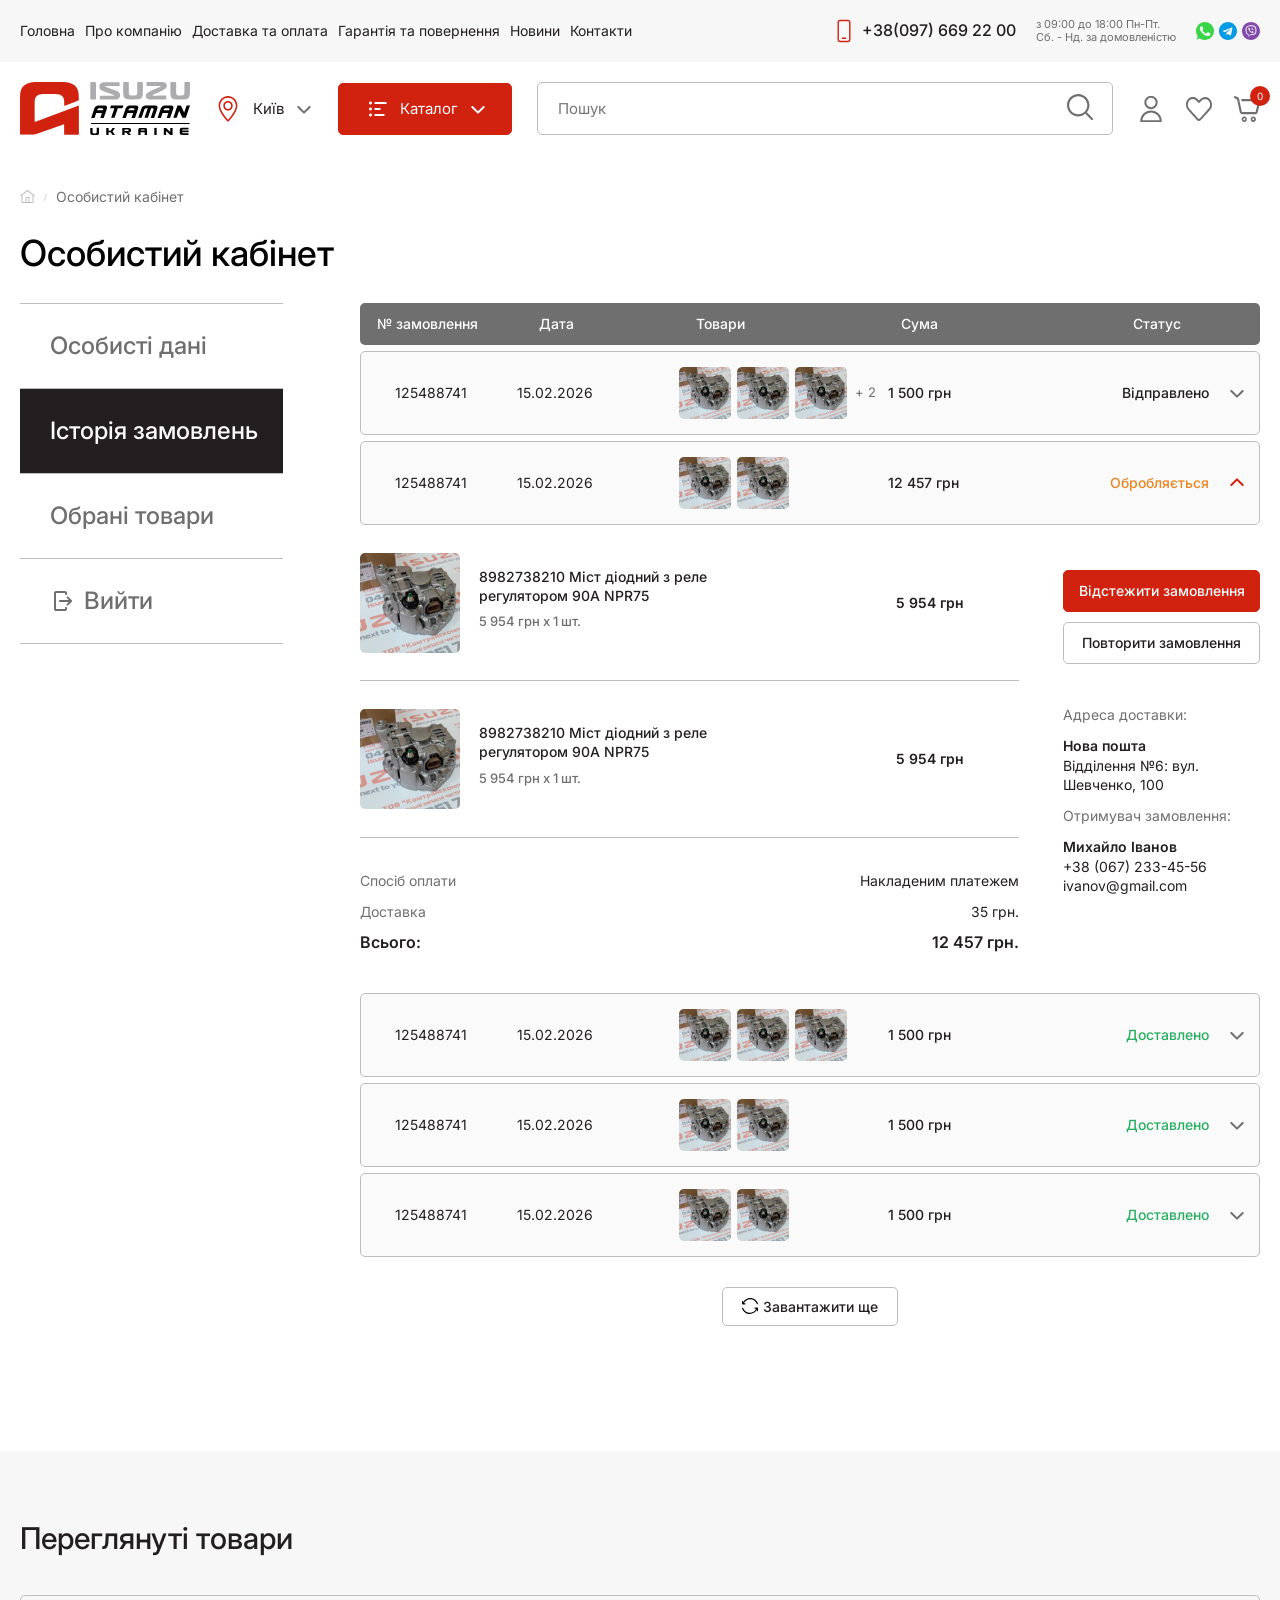
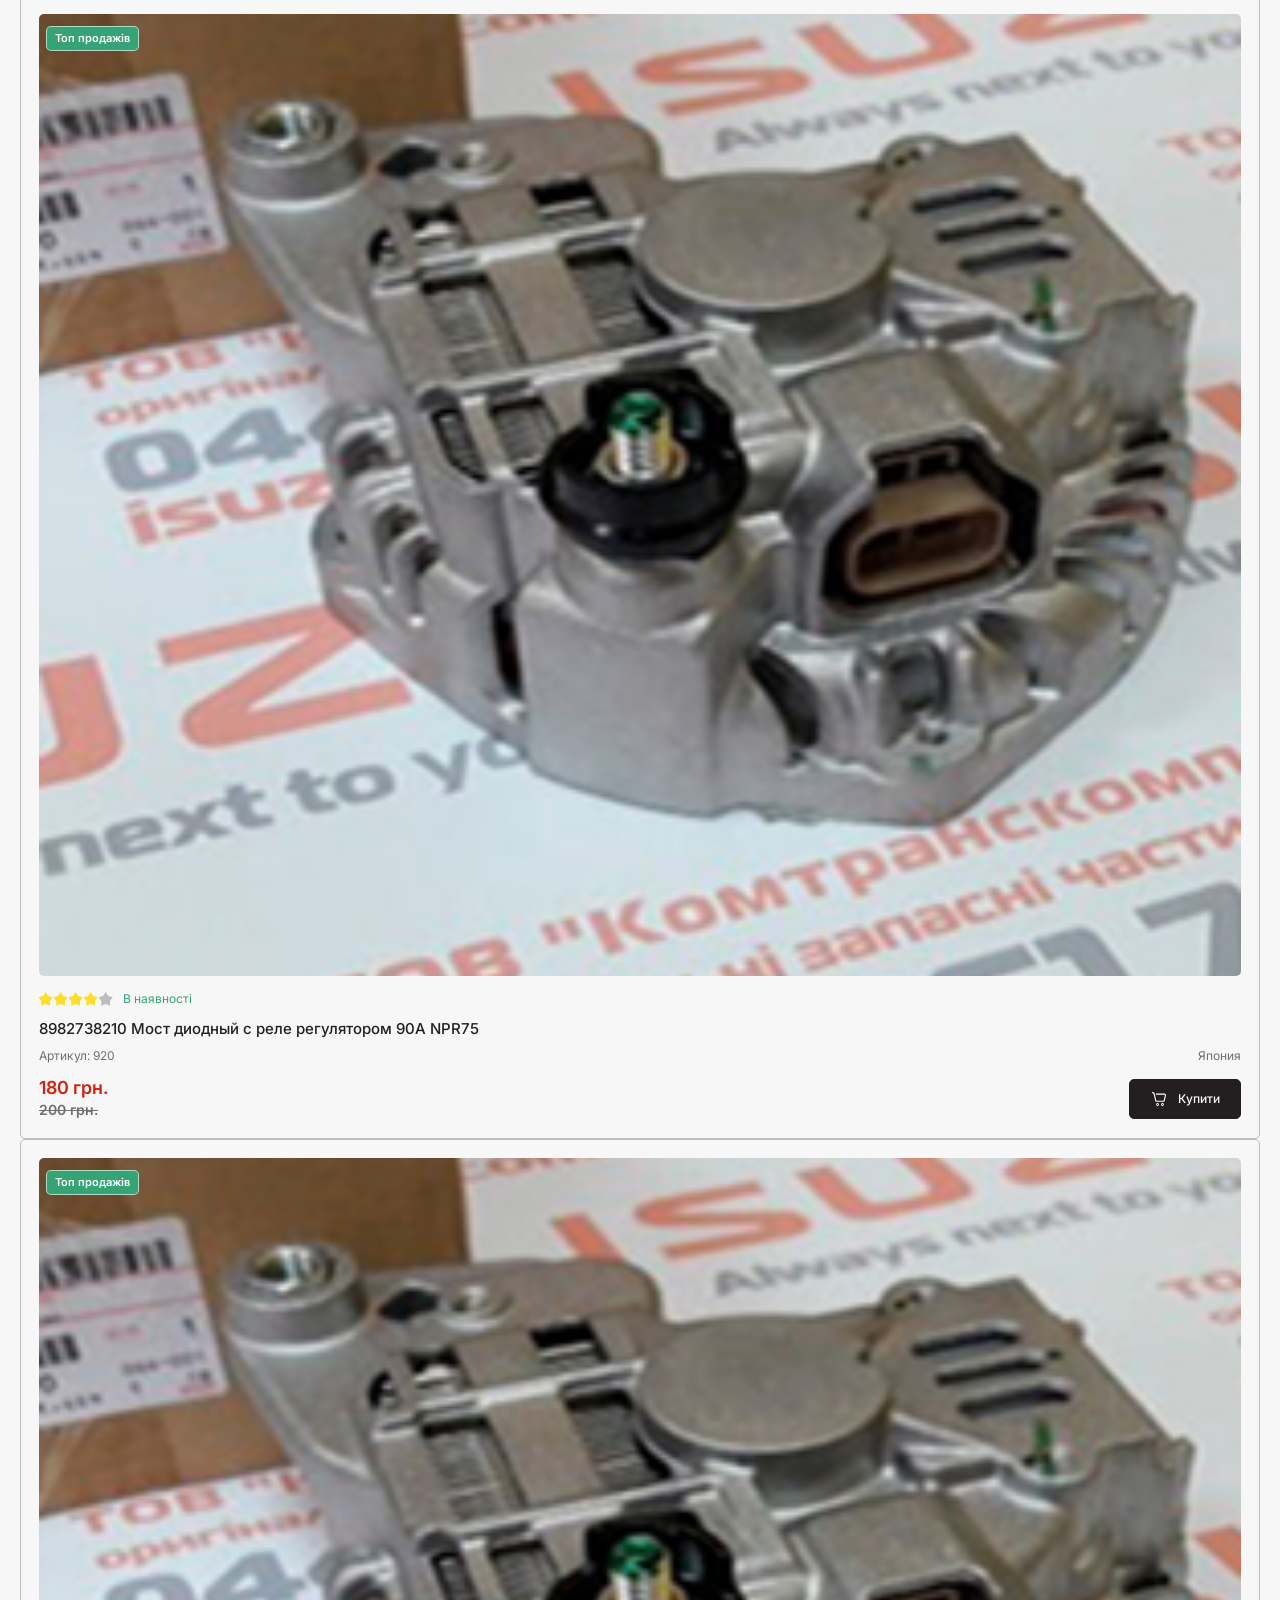
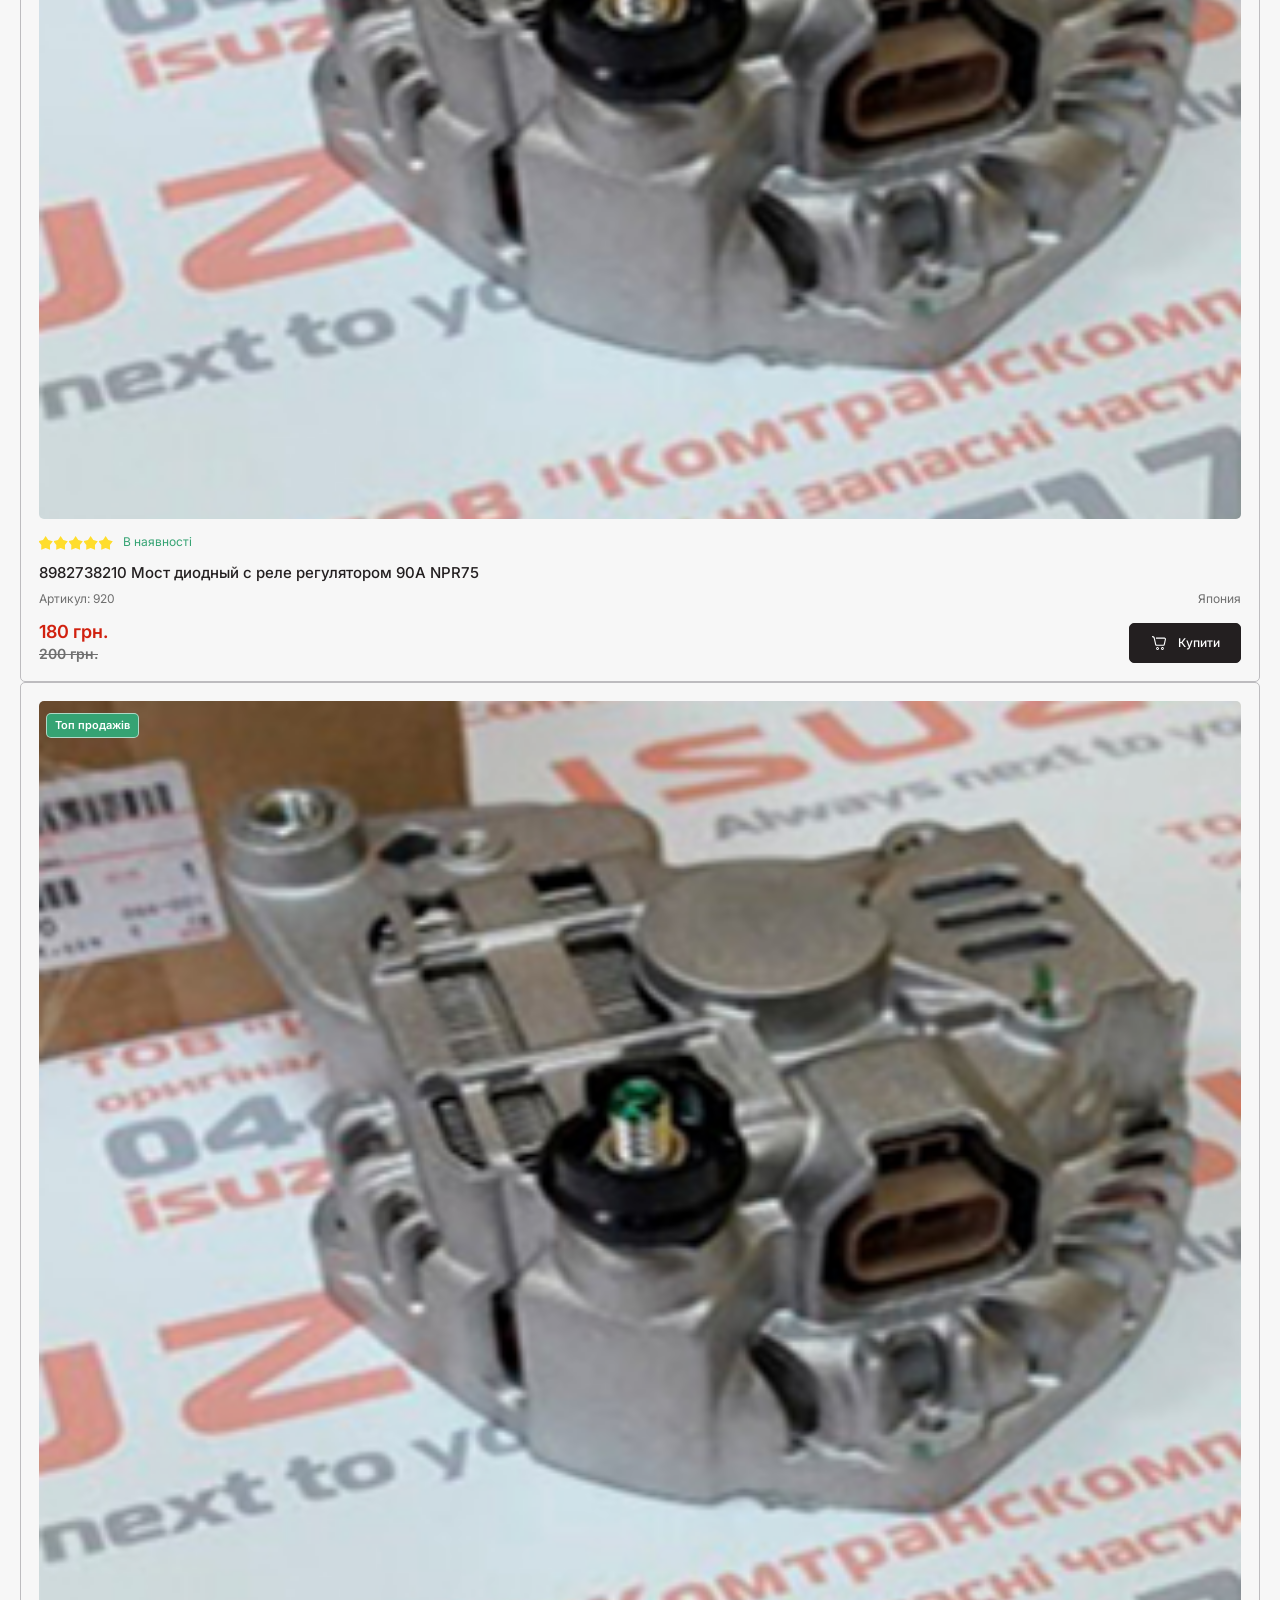
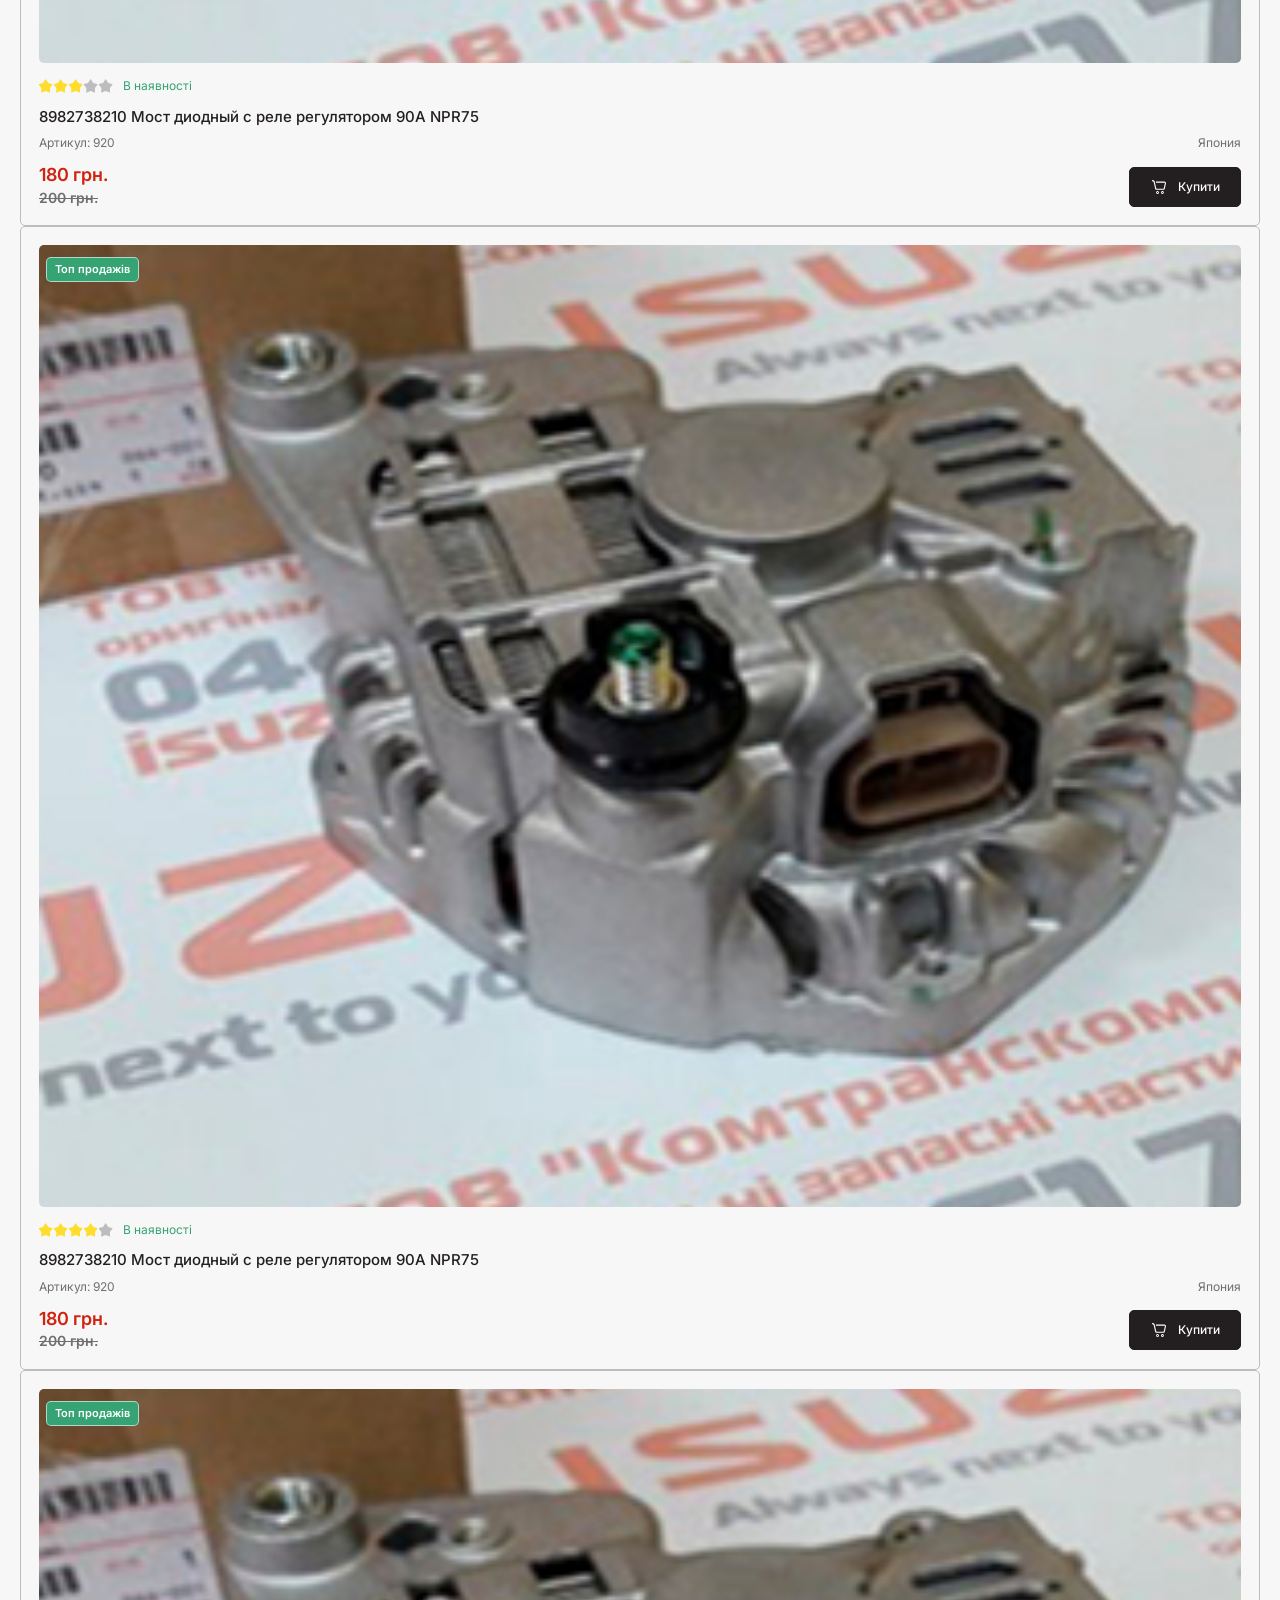
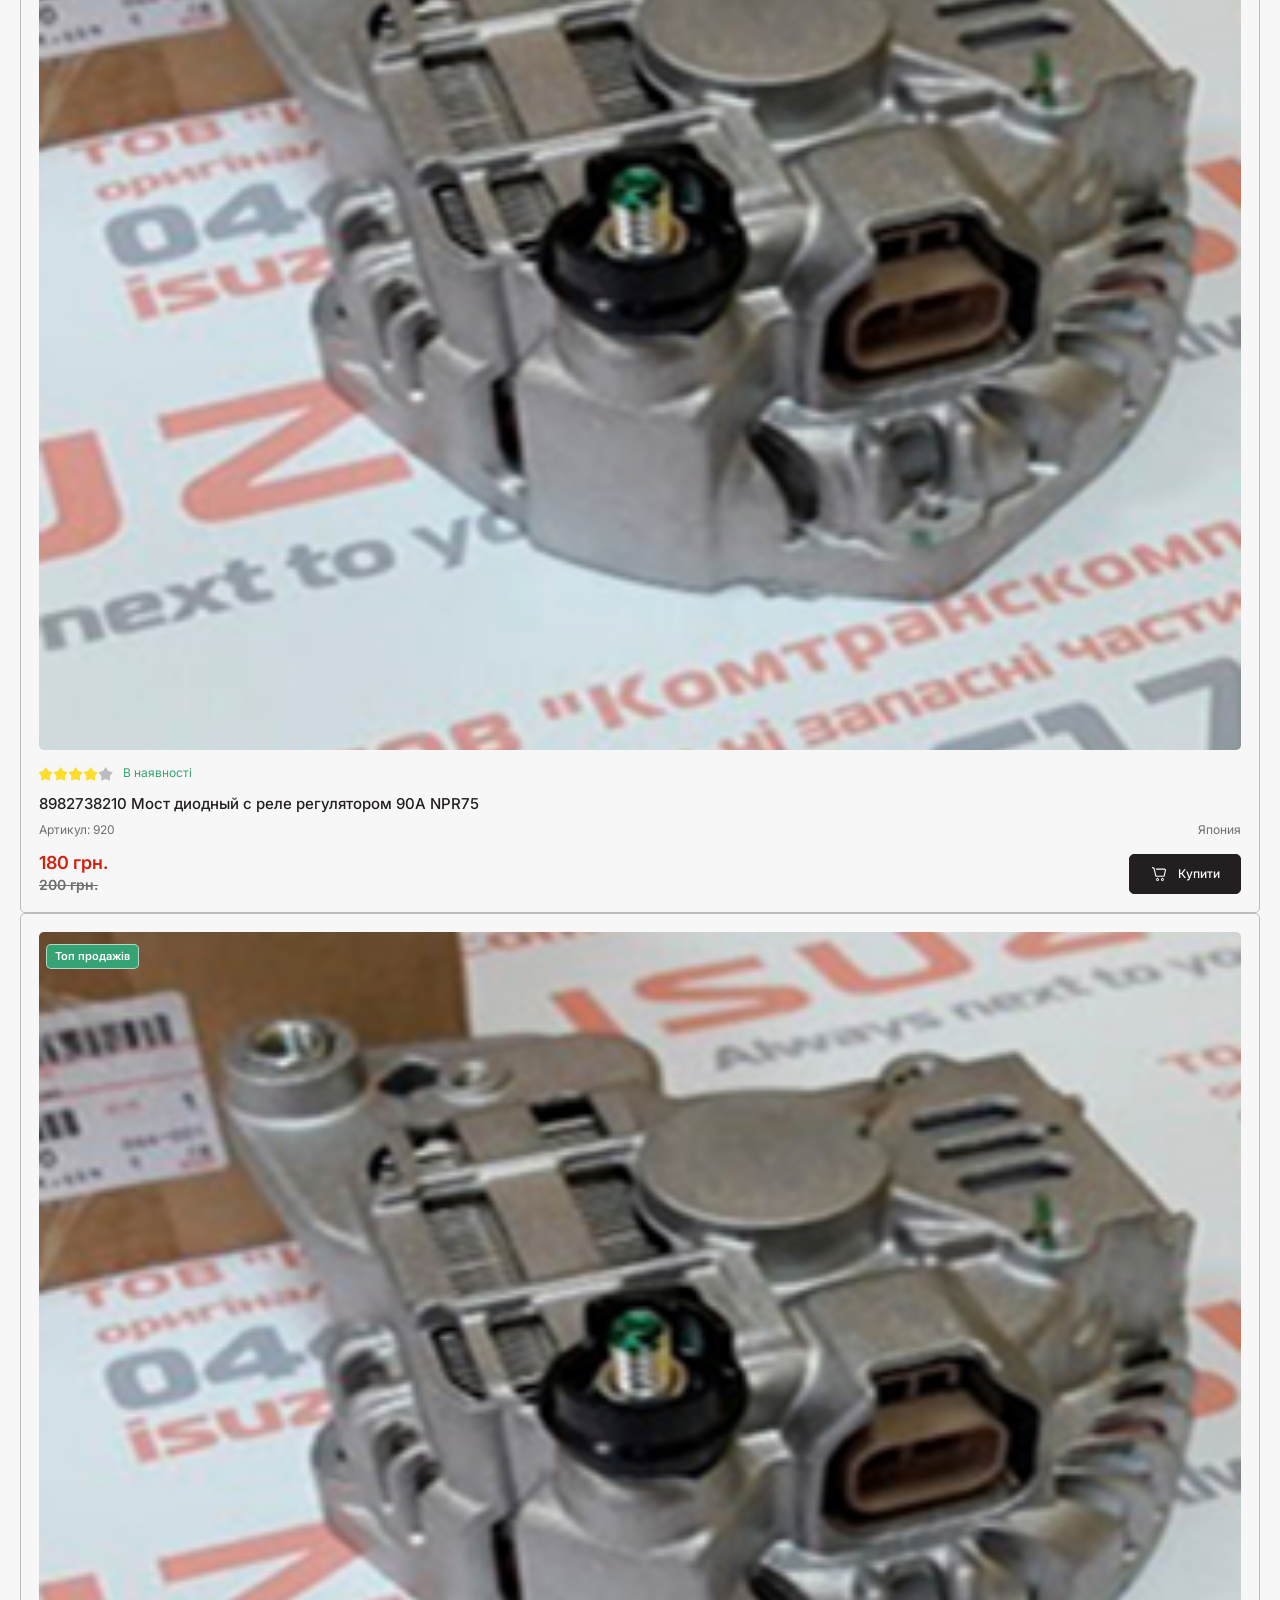
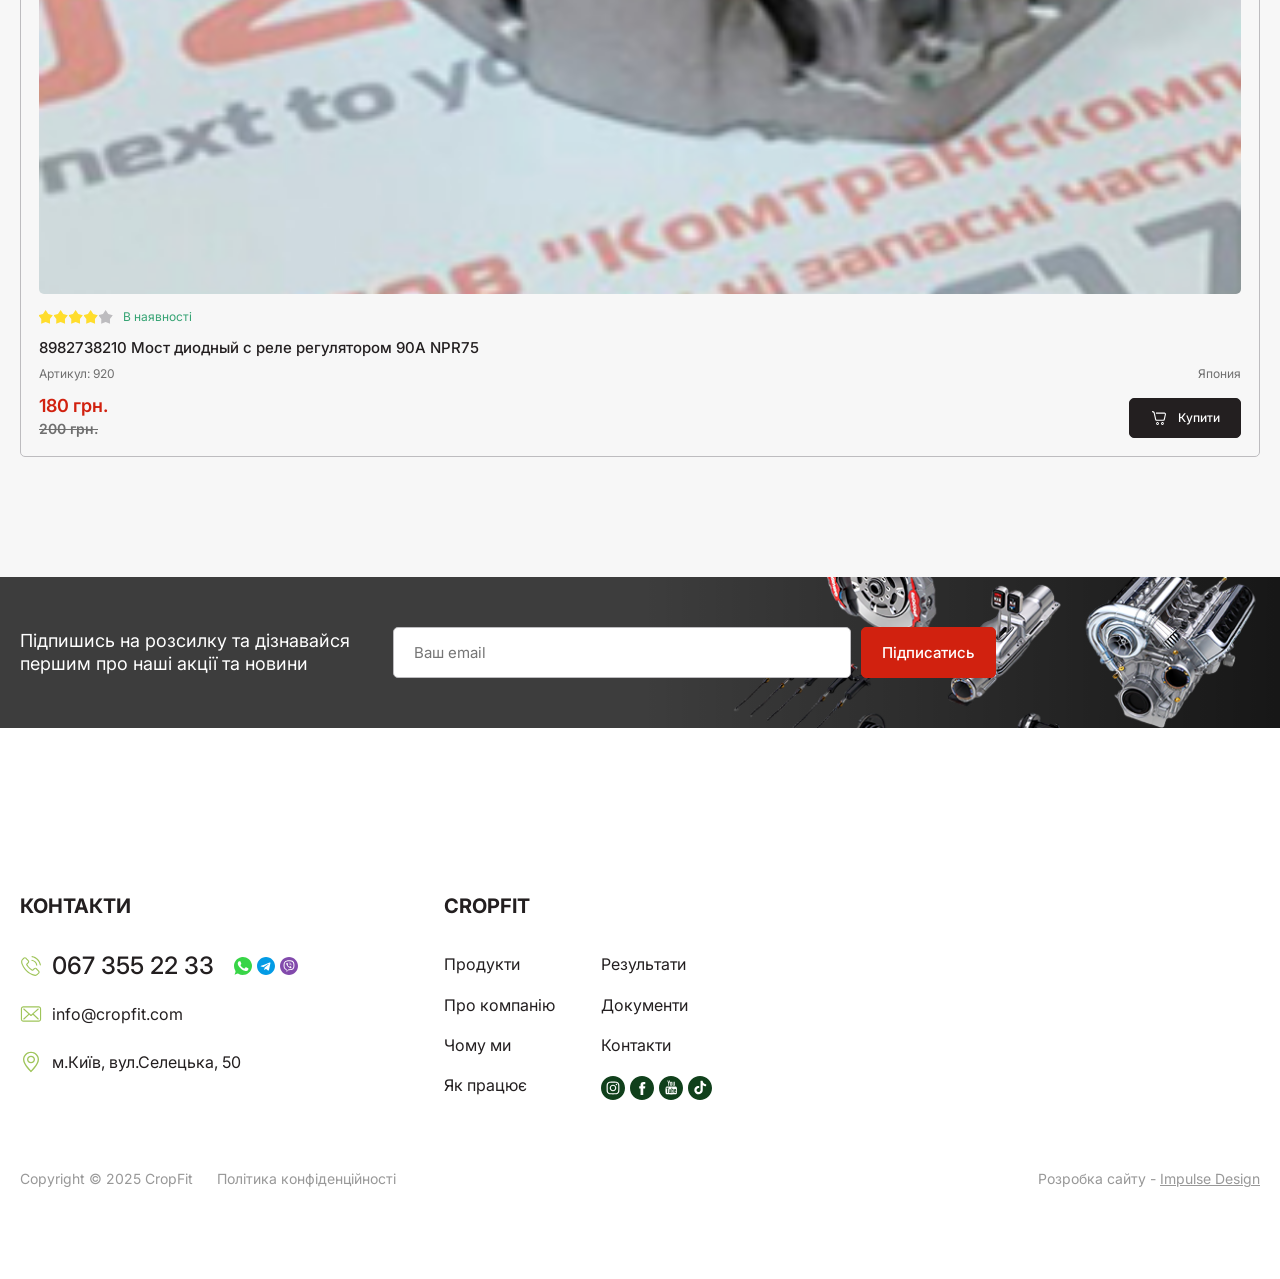
==== commit 9587e336: "commit" ====
--- a/account.html
+++ b/account.html
@@ -1270,6 +1270,7 @@
     </footer>
     <script src="https://cdn.jsdelivr.net/npm/swiper@12/swiper-bundle.min.js"></script>
     <script src="./js/script.js"></script>
+    <script src="./js/catalog.js"></script>
 </body>
 
 </html>
--- a/css/main.min.css
+++ b/css/main.min.css
@@ -1 +1 @@
-:root{--color-black--rgb: 35, 31, 32;--color-black: #231F20;--color-white--rgb: 255, 255, 255;--color-white: #ffffff;--color-red--rgb: 209, 33, 15;--color-red: #D1210F;--color-grey-050--rgb: 61, 61, 61;--color-grey-050: #3D3D3D;--color-grey-100--rgb: 111, 111, 111;--color-grey-100: #6F6F6F;--color-grey-150--rgb: 189, 188, 191;--color-grey-150: #BDBCBF;--color-grey-200--rgb: 247, 247, 247;--color-grey-200: #F7F7F7;--color-green-100--rgb: 53, 163, 115;--color-green-100: #35A373}*{-webkit-tap-highlight-color:rgba(0,0,0,0)}*,*::before,*::after{box-sizing:border-box}*{-webkit-text-size-adjust:100%;-moz-text-size-adjust:100%;text-size-adjust:100%}@media(max-width: 899px){*{outline:none}}body,input,textarea,button,select{font-family:"Inter",sans-serif}body{--header: 0;--footer: 0}body._lock{overflow:hidden}a{text-decoration:none}p{margin:0}ol,ul{padding:0;margin:0;list-style:none}strong{font-weight:500}html,body{position:relative;color:var(--color-black);background-color:var(--color-white);font-family:"Inter",sans-serif;font-size:16px;line-height:115%;letter-spacing:0;margin:0;padding:0}.container{max-width:1450px;width:100%;padding:0 20px;margin:0 auto}section{padding:70px 0}@media(max-width: 999px){section{padding:50px 0}}@media(max-width: 479px){section{padding:40px 0}}section._grey{background-color:var(--color-grey-200)}h1,.h1{margin:0;font-family:"Inter",sans-serif;font-size:65px;line-height:115%;font-weight:600;color:var(--color-black)}@media(max-width: 1279px){h1,.h1{font-size:48px}}@media(max-width: 999px){h1,.h1{font-size:36px}}@media(max-width: 767px){h1,.h1{font-size:32px}}h1 strong,.h1 strong{color:var(--color-red)}h2,.h2{margin:0;font-family:"Inter",sans-serif;font-size:30px;font-weight:500;line-height:115%;color:var(--color-black)}@media(max-width: 1279px){h2,.h2{font-size:28px}}@media(max-width: 999px){h2,.h2{font-size:26px}}@media(max-width: 767px){h2,.h2{font-size:24px}}h3,.h3{font-family:"Inter",sans-serif;margin:0;font-weight:500;line-height:115%;color:var(--color-black);font-size:24px}@media(max-width: 1279px){h3,.h3{font-size:22px}}@media(max-width: 999px){h3,.h3{font-size:20px}}.btn{display:flex;flex-direction:row;justify-content:center;align-items:center;padding:16px 20px;gap:10px;width:-moz-fit-content;width:fit-content;background:var(--color-red);border:1px solid var(--color-red);border-radius:5px;transition:.2s ease;font-size:15px;font-weight:500;color:var(--color-white);text-align:center;line-height:115%;cursor:pointer;letter-spacing:0em}html:not(.v-mobile) .btn:hover{background:var(--color-white);color:var(--color-red)}html:not(.v-mobile) .btn:hover svg{stroke:var(--color-red)}html:not(.v-mobile) .btn:focus-visible{background:var(--color-white);color:var(--color-red)}html:not(.v-mobile) .btn:focus-visible svg{stroke:var(--color-red)}@media(max-width: 767px){.btn{font-size:14px;padding:12px 16px}}.btn.btn-1{background:rgba(0,0,0,0);color:var(--color-red)}html:not(.v-mobile) .btn.btn-1:hover{background:var(--color-red);color:var(--color-white)}html:not(.v-mobile) .btn.btn-1:hover svg{stroke:var(--color-white)}html:not(.v-mobile) .btn.btn-1:focus-visible{background:var(--color-red);color:var(--color-white)}html:not(.v-mobile) .btn.btn-1:focus-visible svg{stroke:var(--color-white)}.btn.btn-2{background:rgba(0,0,0,0);color:var(--color-black);border:1px solid var(--color-black)}html:not(.v-mobile) .btn.btn-2:hover{background:var(--color-black);color:var(--color-white)}html:not(.v-mobile) .btn.btn-2:hover svg{stroke:var(--color-white)}html:not(.v-mobile) .btn.btn-2:focus-visible{background:var(--color-black);color:var(--color-white)}html:not(.v-mobile) .btn.btn-2:focus-visible svg{stroke:var(--color-white)}.btn.btn-3{border:1px solid var(--color-black);background:var(--color-black);color:var(--color-white)}html:not(.v-mobile) .btn.btn-3:hover{background:rgba(0,0,0,0);color:var(--color-black)}html:not(.v-mobile) .btn.btn-3:hover svg{stroke:var(--color-white)}html:not(.v-mobile) .btn.btn-3:focus-visible{background:rgba(0,0,0,0);color:var(--color-black)}html:not(.v-mobile) .btn.btn-3:focus-visible svg{stroke:var(--color-white)}.btn svg{width:20px;height:auto;transition:.2s ease}.swiper{--swiper-navigation-size: 16px;--swiper-navigation-top-offset: 0;--swiper-navigation-sides-offset: 0;--swiper-pagination-color: var(--color-red);--swiper-pagination-progressbar-bg-color: var(--color-grey-150)}.swiper-bottom{position:relative;display:flex;align-items:center;gap:24px;margin-top:50px}@media(max-width: 767px){.swiper-bottom{margin-top:30px}}.swiper-pagination{position:relative;--swiper-pagination-bottom: 0;--swiper-pagination-left: 0;--swiper-pagination-right: 0;--swiper-pagination-top: 0}.swiper-pagination-pages{white-space:nowrap;font-size:14px}.swiper-pagination-lock+.swiper-buttons{display:none}.swiper-buttons{display:flex;align-items:center;gap:14px}.swiper-button-prev{position:relative;margin:0 !important}.swiper-button-prev:before{content:"";background-image:url("data:image/svg+xml,%3Csvg width='16' height='16' viewBox='0 0 16 16' fill='none' xmlns='http://www.w3.org/2000/svg'%3E%3Cpath d='M15.0711 8.0001H0.928932' stroke='%23231F20' stroke-linecap='round' stroke-linejoin='round'/%3E%3Cpath d='M6.67419 13.7454L0.928952 8.00012L6.67419 2.25488' stroke='%23231F20' stroke-linecap='round' stroke-linejoin='round'/%3E%3C/svg%3E%0A");background-position:center;background-repeat:no-repeat;background-size:cover;display:block;width:100%;height:100%}.swiper-button-prev svg{display:none}.swiper-button-next{position:relative;margin:0 !important}.swiper-button-next:before{content:"";background-image:url("data:image/svg+xml,%3Csvg width='16' height='16' viewBox='0 0 16 16' fill='none' xmlns='http://www.w3.org/2000/svg'%3E%3Cpath d='M0.928932 8.0001H15.0711' stroke='%23231F20' stroke-linecap='round' stroke-linejoin='round'/%3E%3Cpath d='M9.32581 13.7454L15.071 8.00012L9.32581 2.25488' stroke='%23231F20' stroke-linecap='round' stroke-linejoin='round'/%3E%3C/svg%3E%0A");background-position:center;background-repeat:no-repeat;background-size:cover;display:block;width:100%;height:100%}.swiper-button-next svg{display:none}.categoryCard{display:flex;flex-direction:column;justify-content:center;align-items:center;text-align:center;gap:12px;padding:30px;border:1px solid var(--color-grey-150);transition:.2s ease;border-radius:5px;max-width:195px;width:100%}.categoryCard span{font-size:18px;transition:.2s ease;color:var(--color-black);line-height:115%}.categoryCard img{width:auto;height:auto;max-width:100%;max-height:100%}html:not(.v-mobile) .categoryCard:hover{border:1px solid var(--color-red);box-shadow:0px 4px 15px 0px rgba(208,138,138,0.2509803922)}html:not(.v-mobile) .categoryCard:hover span{color:var(--color-red)}html:not(.v-mobile) .categoryCard:focus-visible{border:1px solid var(--color-red);box-shadow:0px 4px 15px 0px rgba(208,138,138,0.2509803922)}html:not(.v-mobile) .categoryCard:focus-visible span{color:var(--color-red)}.productCard{position:relative;border:1px solid var(--color-grey-150);transition:border .2s ease,box-shadow .2s ease;border-radius:5px;padding:18px;width:100%}html:not(.v-mobile) .productCard:hover{border:1px solid var(--color-red);box-shadow:0px 4px 15px 0px rgba(208,138,138,0.2509803922)}html:not(.v-mobile) .productCard:focus-visible{border:1px solid var(--color-red);box-shadow:0px 4px 15px 0px rgba(208,138,138,0.2509803922)}.productCard__labels{position:absolute;top:30px;left:0;margin:0 25px;display:flex;flex-wrap:wrap;align-items:center;gap:6px;z-index:2}.productCard__labels-item{display:flex;justify-content:center;align-items:center;text-align:center;padding:6px 8px;font-size:11px;line-height:100%;font-weight:600;color:var(--color-white);border:1px solid rgba(var(--color-white--rgb), 0.6);border-radius:5px;background-color:var(--color-green-100)}.productCard__labels-item.red{background-color:var(--color-red)}.productCard__image{position:relative;display:flex;width:100%;padding-top:80%;border-radius:5px;overflow:hidden}.productCard__image img{position:absolute;top:0;left:0;width:100%;height:100%;-o-object-fit:cover;object-fit:cover;transition:.2s ease}html:not(.v-mobile) .productCard__image:hover img{transform:scale(1.1)}html:not(.v-mobile) .productCard__image:focus-visible img{transform:scale(1.1)}.productCard__rating{margin-top:16px;display:flex;align-items:center;gap:10px}.productCard__status{font-size:12px;color:var(--color-green-100);line-height:121%}.productCard__status.out-of-stock{color:var(--color-red)}.productCard__title{margin-top:14px;display:flex;color:var(--color-black);font-weight:500;font-size:15px;transition:.2s ease}html:not(.v-mobile) .productCard__title:hover{color:var(--color-red)}html:not(.v-mobile) .productCard__title:focus-visible{color:var(--color-red)}.productCard__details{margin-top:8px;display:flex;justify-content:space-between;flex-wrap:wrap;align-items:center;gap:4px;font-size:12px;color:var(--color-grey-100)}.productCard__bottom{margin-top:14px;display:flex;justify-content:space-between;align-items:center;gap:4px}.productCard__price{display:flex;flex-direction:column;gap:4px;font-size:18px;font-weight:600;color:var(--color-red)}.productCard__price span{color:var(--color-grey-100);text-decoration:line-through;font-size:14px}.productCard__btn{padding:10px 20px;font-size:12px;font-weight:500}.productCard__btn-cart{background-image:url("data:image/svg+xml,%3Csvg width='18' height='18' viewBox='0 0 18 18' fill='none' xmlns='http://www.w3.org/2000/svg'%3E%3Cpath fill-rule='evenodd' clip-rule='evenodd' d='M2.37474 2.03024C2.16243 2.1142 2 2.35798 2 2.59256C2 2.73803 2.07636 2.9203 2.1814 3.0255C2.22501 3.06916 2.54602 3.24585 2.89476 3.4181C3.2435 3.59035 3.55627 3.7601 3.58977 3.7953C3.64099 3.84909 3.76918 4.41206 4.39306 7.32297C4.90542 9.71357 5.15748 10.8361 5.20671 10.9465C5.36625 11.304 5.65547 11.5889 6.01728 11.7451L6.17541 11.8133L9.88338 11.8224C12.6192 11.8292 13.6311 11.8226 13.743 11.7974C13.9905 11.7416 14.2265 11.6041 14.4344 11.3945C14.7637 11.0626 14.7385 11.1483 15.3985 8.11619C15.7177 6.64985 15.9862 5.36133 15.9951 5.25283C16.0545 4.5317 15.5683 3.82302 14.8983 3.65428C14.7448 3.61563 14.169 3.60974 10.5097 3.60935C5.89309 3.60888 6.19416 3.59745 6.01444 3.77986C5.89733 3.89873 5.84983 4.01795 5.84776 4.1981C5.84523 4.41831 5.93695 4.59279 6.1181 4.71243L6.25376 4.80201L10.4831 4.81674L14.7124 4.83147L14.7928 4.92769C14.8515 4.99786 14.8733 5.05389 14.8733 5.13476C14.8733 5.2946 13.7558 10.4034 13.7015 10.492C13.6006 10.6565 13.7614 10.6497 9.97987 10.6497C6.24814 10.6497 6.38452 10.6549 6.26132 10.5072C6.22333 10.4616 6.01111 9.51946 5.47063 6.99712C4.97638 4.69051 4.70803 3.49378 4.65989 3.38143C4.55792 3.14339 4.39402 2.92849 4.21058 2.79227C3.99301 2.63071 2.75011 2.02135 2.60044 2.00285C2.5308 1.99424 2.43696 2.00564 2.37474 2.03024ZM7.25059 13.0115C6.69693 13.1235 6.22178 13.6566 6.12995 14.2688C6.04623 14.8272 6.29286 15.422 6.74057 15.7415C7.167 16.0458 7.69794 16.081 8.16035 15.8356C8.91371 15.4358 9.16483 14.4087 8.69355 13.6546C8.3807 13.1539 7.80805 12.8987 7.25059 13.0115ZM12.1302 13.0115C11.9013 13.0578 11.6056 13.2282 11.4315 13.4143C11.1798 13.6833 11.0574 13.9448 11.0159 14.3027C10.9235 15.0987 11.4087 15.8091 12.1558 15.9715C13.076 16.1715 13.9418 15.2892 13.807 14.289C13.6918 13.4342 12.9257 12.8505 12.1302 13.0115ZM7.75481 14.0049C7.88116 14.0738 7.93916 14.1407 7.99389 14.2807C8.04996 14.4241 8.0466 14.5852 7.98443 14.7298C7.92419 14.87 7.86272 14.9328 7.72603 14.9938C7.54709 15.0737 7.31259 15.0331 7.17284 14.8981C6.97129 14.7033 6.97074 14.2808 7.17185 14.0928C7.33219 13.9428 7.57405 13.9063 7.75481 14.0049ZM12.7156 14.0562C12.87 14.188 12.9208 14.3114 12.9094 14.5274C12.8977 14.7504 12.8032 14.8997 12.6184 14.9871C12.147 15.2099 11.7047 14.644 11.9901 14.1832C12.1435 13.9354 12.5009 13.8729 12.7156 14.0562Z' fill='white'/%3E%3C/svg%3E%0A");background-position:center;background-size:cover;background-repeat:no-repeat;display:block;width:18px;height:18px;transition:.2s ease}html:not(.v-mobile) .productCard__btn:hover .productCard__btn-cart{background-image:url("data:image/svg+xml,%3Csvg width='18' height='18' viewBox='0 0 18 18' fill='none' xmlns='http://www.w3.org/2000/svg'%3E%3Cpath fill-rule='evenodd' clip-rule='evenodd' d='M2.37474 2.03024C2.16243 2.1142 2 2.35798 2 2.59256C2 2.73803 2.07636 2.9203 2.1814 3.0255C2.22501 3.06916 2.54602 3.24585 2.89476 3.4181C3.2435 3.59035 3.55627 3.7601 3.58977 3.7953C3.64099 3.84909 3.76918 4.41206 4.39306 7.32297C4.90542 9.71357 5.15748 10.8361 5.20671 10.9465C5.36625 11.304 5.65547 11.5889 6.01728 11.7451L6.17541 11.8133L9.88338 11.8224C12.6192 11.8292 13.6311 11.8226 13.743 11.7974C13.9905 11.7416 14.2265 11.6041 14.4344 11.3945C14.7637 11.0626 14.7385 11.1483 15.3985 8.11619C15.7177 6.64985 15.9862 5.36133 15.9951 5.25283C16.0545 4.5317 15.5683 3.82302 14.8983 3.65428C14.7448 3.61563 14.169 3.60974 10.5097 3.60935C5.89309 3.60888 6.19416 3.59745 6.01444 3.77986C5.89733 3.89873 5.84983 4.01795 5.84776 4.1981C5.84523 4.41831 5.93695 4.59279 6.1181 4.71243L6.25376 4.80201L10.4831 4.81674L14.7124 4.83147L14.7928 4.92769C14.8515 4.99786 14.8733 5.05389 14.8733 5.13476C14.8733 5.2946 13.7558 10.4034 13.7015 10.492C13.6006 10.6565 13.7614 10.6497 9.97987 10.6497C6.24814 10.6497 6.38452 10.6549 6.26132 10.5072C6.22333 10.4616 6.01111 9.51946 5.47063 6.99712C4.97638 4.69051 4.70803 3.49378 4.65989 3.38143C4.55792 3.14339 4.39402 2.92849 4.21058 2.79227C3.99301 2.63071 2.75011 2.02135 2.60044 2.00285C2.5308 1.99424 2.43696 2.00564 2.37474 2.03024ZM7.25059 13.0115C6.69693 13.1235 6.22178 13.6566 6.12995 14.2688C6.04623 14.8272 6.29286 15.422 6.74057 15.7415C7.167 16.0458 7.69794 16.081 8.16035 15.8356C8.91371 15.4358 9.16483 14.4087 8.69355 13.6546C8.3807 13.1539 7.80805 12.8987 7.25059 13.0115ZM12.1302 13.0115C11.9013 13.0578 11.6056 13.2282 11.4315 13.4143C11.1798 13.6833 11.0574 13.9448 11.0159 14.3027C10.9235 15.0987 11.4087 15.8091 12.1558 15.9715C13.076 16.1715 13.9418 15.2892 13.807 14.289C13.6918 13.4342 12.9257 12.8505 12.1302 13.0115ZM7.75481 14.0049C7.88116 14.0738 7.93916 14.1407 7.99389 14.2807C8.04996 14.4241 8.0466 14.5852 7.98443 14.7298C7.92419 14.87 7.86272 14.9328 7.72603 14.9938C7.54709 15.0737 7.31259 15.0331 7.17284 14.8981C6.97129 14.7033 6.97074 14.2808 7.17185 14.0928C7.33219 13.9428 7.57405 13.9063 7.75481 14.0049ZM12.7156 14.0562C12.87 14.188 12.9208 14.3114 12.9094 14.5274C12.8977 14.7504 12.8032 14.8997 12.6184 14.9871C12.147 15.2099 11.7047 14.644 11.9901 14.1832C12.1435 13.9354 12.5009 13.8729 12.7156 14.0562Z' fill='%23231F20'/%3E%3C/svg%3E%0A")}html:not(.v-mobile) .productCard__btn:focus-visible .productCard__btn-cart{background-image:url("data:image/svg+xml,%3Csvg width='18' height='18' viewBox='0 0 18 18' fill='none' xmlns='http://www.w3.org/2000/svg'%3E%3Cpath fill-rule='evenodd' clip-rule='evenodd' d='M2.37474 2.03024C2.16243 2.1142 2 2.35798 2 2.59256C2 2.73803 2.07636 2.9203 2.1814 3.0255C2.22501 3.06916 2.54602 3.24585 2.89476 3.4181C3.2435 3.59035 3.55627 3.7601 3.58977 3.7953C3.64099 3.84909 3.76918 4.41206 4.39306 7.32297C4.90542 9.71357 5.15748 10.8361 5.20671 10.9465C5.36625 11.304 5.65547 11.5889 6.01728 11.7451L6.17541 11.8133L9.88338 11.8224C12.6192 11.8292 13.6311 11.8226 13.743 11.7974C13.9905 11.7416 14.2265 11.6041 14.4344 11.3945C14.7637 11.0626 14.7385 11.1483 15.3985 8.11619C15.7177 6.64985 15.9862 5.36133 15.9951 5.25283C16.0545 4.5317 15.5683 3.82302 14.8983 3.65428C14.7448 3.61563 14.169 3.60974 10.5097 3.60935C5.89309 3.60888 6.19416 3.59745 6.01444 3.77986C5.89733 3.89873 5.84983 4.01795 5.84776 4.1981C5.84523 4.41831 5.93695 4.59279 6.1181 4.71243L6.25376 4.80201L10.4831 4.81674L14.7124 4.83147L14.7928 4.92769C14.8515 4.99786 14.8733 5.05389 14.8733 5.13476C14.8733 5.2946 13.7558 10.4034 13.7015 10.492C13.6006 10.6565 13.7614 10.6497 9.97987 10.6497C6.24814 10.6497 6.38452 10.6549 6.26132 10.5072C6.22333 10.4616 6.01111 9.51946 5.47063 6.99712C4.97638 4.69051 4.70803 3.49378 4.65989 3.38143C4.55792 3.14339 4.39402 2.92849 4.21058 2.79227C3.99301 2.63071 2.75011 2.02135 2.60044 2.00285C2.5308 1.99424 2.43696 2.00564 2.37474 2.03024ZM7.25059 13.0115C6.69693 13.1235 6.22178 13.6566 6.12995 14.2688C6.04623 14.8272 6.29286 15.422 6.74057 15.7415C7.167 16.0458 7.69794 16.081 8.16035 15.8356C8.91371 15.4358 9.16483 14.4087 8.69355 13.6546C8.3807 13.1539 7.80805 12.8987 7.25059 13.0115ZM12.1302 13.0115C11.9013 13.0578 11.6056 13.2282 11.4315 13.4143C11.1798 13.6833 11.0574 13.9448 11.0159 14.3027C10.9235 15.0987 11.4087 15.8091 12.1558 15.9715C13.076 16.1715 13.9418 15.2892 13.807 14.289C13.6918 13.4342 12.9257 12.8505 12.1302 13.0115ZM7.75481 14.0049C7.88116 14.0738 7.93916 14.1407 7.99389 14.2807C8.04996 14.4241 8.0466 14.5852 7.98443 14.7298C7.92419 14.87 7.86272 14.9328 7.72603 14.9938C7.54709 15.0737 7.31259 15.0331 7.17284 14.8981C6.97129 14.7033 6.97074 14.2808 7.17185 14.0928C7.33219 13.9428 7.57405 13.9063 7.75481 14.0049ZM12.7156 14.0562C12.87 14.188 12.9208 14.3114 12.9094 14.5274C12.8977 14.7504 12.8032 14.8997 12.6184 14.9871C12.147 15.2099 11.7047 14.644 11.9901 14.1832C12.1435 13.9354 12.5009 13.8729 12.7156 14.0562Z' fill='%23231F20'/%3E%3C/svg%3E%0A")}.rating-stars{display:flex;align-items:center;gap:1px}.rating-stars span{display:block;width:14px;height:14px;background-image:url("data:image/svg+xml,%3Csvg width='14' height='13' viewBox='0 0 14 13' fill='none' xmlns='http://www.w3.org/2000/svg'%3E%3Cpath d='M6.65747 0L9.12617 3.60213L13.3149 4.83688L10.6519 8.29787L10.772 12.6631L6.65747 11.2L2.54297 12.6631L2.66303 8.29787L7.48634e-05 4.83688L4.18877 3.60213L6.65747 0Z' fill='%23BDBCBF'/%3E%3C/svg%3E%0A");background-position:center;background-size:cover;background-repeat:no-repeat}.rating-stars[data-rating="1"] span:nth-child(-n+1),.rating-stars[data-rating="2"] span:nth-child(-n+2),.rating-stars[data-rating="3"] span:nth-child(-n+3),.rating-stars[data-rating="4"] span:nth-child(-n+4),.rating-stars[data-rating="5"] span:nth-child(-n+5){background-image:url("data:image/svg+xml,%3Csvg width='14' height='13' viewBox='0 0 14 13' fill='none' xmlns='http://www.w3.org/2000/svg'%3E%3Cpath d='M6.65747 0L9.12617 3.60213L13.3149 4.83688L10.6519 8.29787L10.772 12.6631L6.65747 11.2L2.54297 12.6631L2.66303 8.29787L7.48634e-05 4.83688L4.18877 3.60213L6.65747 0Z' fill='%23FFDD2C'/%3E%3C/svg%3E%0A")}.header{position:relative;z-index:2}.header__wrapper{display:flex;flex-direction:column}.header__top{background-color:var(--color-grey-200);padding-top:18px;padding-bottom:18px}@media(max-width: 767px){.header__top{padding-top:12px;padding-bottom:12px}}.header__top-wrapper{display:flex;align-items:center;justify-content:space-between;gap:25px}@media(max-width: 999px){.header__top-wrapper{justify-content:center}}@media(max-width: 999px){.header__menu{position:fixed;top:0;left:100%;transition:.2s ease;padding:var(--wrap);border-radius:0;width:100%;height:100%;z-index:10;background-color:var(--color-white);padding:40px 20px}}.header__menu._active{left:0}.header__menu>ul{display:flex;justify-content:space-between;align-items:center;gap:10px}@media(max-width: 999px){.header__menu>ul{flex-direction:column;align-items:flex-start;margin-top:20px;gap:30px}}.header__menu>ul li a{color:var(--color-black);transition:.2s ease;display:flex;align-items:center;gap:12px;text-align:center;font-size:14px}html:not(.v-mobile) .header__menu>ul li a:hover{color:var(--color-red)}html:not(.v-mobile) .header__menu>ul li a:focus-visible{color:var(--color-red)}@media(max-width: 1279px){.header__menu>ul li a{font-size:12px}}@media(max-width: 999px){.header__menu>ul li a{font-size:24px}}.header__menu-close{display:none;position:absolute;top:10px;right:10px}@media(max-width: 999px){.header__menu-close{display:flex}}.header__contacts{display:flex;align-items:center;gap:20px}.header__phone{display:flex;align-items:center;gap:5px}.header__phone span{color:var(--color-black);font-weight:500;font-size:16px;transition:.2s ease;line-height:120%}html:not(.v-mobile) .header__phone span:hover{color:var(--color-red)}html:not(.v-mobile) .header__phone span:focus-visible{color:var(--color-red)}@media(max-width: 1279px){.header__phone span{font-size:12px}}@media(max-width: 999px){.header__phone svg{width:30px;height:auto}}.header__schedule{color:var(--color-grey-100);font-size:11px;line-height:115%}.header__messengers{display:flex;align-items:center;gap:5px}@media(max-width: 479px){.header__messengers{display:none}}.header__messengers a{display:flex;align-items:center}.header__bottom{padding:20px 0}@media(max-width: 767px){.header__bottom{padding-top:12px;padding-bottom:12px}}.header__bottom-wrapper{position:relative;display:flex;align-items:center;justify-content:space-between;gap:20px}@media(max-width: 479px){.header__bottom-wrapper{gap:16px}}.header__logo{width:170px;min-width:120px}@media(max-width: 999px){.header__logo{width:130px}}.header__logo a{display:flex;align-items:center;width:100%}.header__logo img{width:100%;height:auto}.header__location{position:relative;display:flex;align-items:center;gap:12px;cursor:pointer}@media(max-width: 767px){.header__location{display:none}}.header__location-icon{display:flex}.header__location-city{font-size:15px;line-height:115%}.header__location-arrow{display:flex;margin-left:auto;transition:.2s ease}.header__location-list{position:absolute;top:100%;left:0;display:grid;gap:14px;width:131px;background-color:var(--color-white);padding:14px 36px;transition:.2s ease;opacity:0;visibility:hidden}.header__location-item{transition:.2s ease;font-size:15px;line-height:115%}.header__location-item:hover{color:var(--color-red)}.header__location-item:focus-visible{color:var(--color-red)}.header__location:hover .header__location-arrow{transform:rotate(180deg)}.header__location:hover .header__location-list{opacity:1;visibility:visible}.header__location:focus-visible .header__location-arrow{transform:rotate(180deg)}.header__location:focus-visible .header__location-list{opacity:1;visibility:visible}.header__catalog{display:flex;align-items:center;gap:12px;background-color:var(--color-red);border:1px solid var(--color-red);transition:.2s ease;padding:13px 25px;border-radius:5px;cursor:pointer}@media(max-width: 767px){.header__catalog._desk{display:none}}.header__catalog._mob{display:none;margin-top:50px;max-width:480px}@media(max-width: 767px){.header__catalog._mob{display:flex;justify-content:center}}html:not(.v-mobile) .header__catalog:hover{background-color:var(--color-white)}html:not(.v-mobile) .header__catalog:hover .header__catalog-text{color:var(--color-red)}html:not(.v-mobile) .header__catalog:hover svg{fill:var(--color-red)}html:not(.v-mobile) .header__catalog:focus-visible{background-color:var(--color-white)}html:not(.v-mobile) .header__catalog:focus-visible .header__catalog-text{color:var(--color-red)}html:not(.v-mobile) .header__catalog:focus-visible svg{fill:var(--color-red)}.header__catalog._active{background-color:var(--color-white)}.header__catalog-icon{display:flex}.header__catalog-icon svg{transition:.2s ease}.header__catalog._active .header__catalog-icon svg{fill:var(--color-red)}.header__catalog-text{font-size:15px;line-height:115%;color:var(--color-white);transition:.2s ease}.header__catalog._active .header__catalog-text{color:var(--color-red)}.header__catalog-arrow{display:flex;margin-left:auto;transition:.2s ease}.header__catalog-arrow svg{transition:.2s ease}.header__catalog._active .header__catalog-arrow svg{fill:var(--color-red)}.header__catalog-list{position:absolute;top:100%;left:0;display:flex;justify-content:center;width:100%;transition:.2s ease;opacity:0;visibility:hidden;padding-top:21px}.header__catalog-list._active{opacity:1;visibility:visible}.header__catalog-list--wrapper{display:flex;justify-content:center;flex-wrap:wrap;max-width:100%;width:-moz-fit-content;width:fit-content;gap:14px;padding:14px 36px;background-color:var(--color-grey-200);border-radius:5px}.header__catalog-item{transition:.2s ease;font-size:15px;line-height:115%}.header__catalog-item:hover{color:var(--color-red)}.header__catalog-item:focus-visible{color:var(--color-red)}.header__catalog._active .header__catalog-arrow{transform:rotate(180deg)}.header__search{position:relative;max-width:576px;width:100%}@media(max-width: 999px){.header__search{position:unset;width:-moz-fit-content;width:fit-content;display:flex;margin-left:auto}}.header__search input{width:100%;padding:16px 60px 16px 20px;border:1px solid var(--color-grey-150);border-radius:5px;font-size:15px;transition:.2s ease;outline:none}@media(max-width: 999px){.header__search input{position:absolute;top:0;left:0;opacity:0;visibility:hidden;z-index:10}}.header__search:hover input{opacity:1;visibility:visible}.header__search svg{position:absolute;top:12px;right:20px;cursor:pointer;transition:.2s ease}html:not(.v-mobile) .header__search svg:hover{fill:var(--color-red)}html:not(.v-mobile) .header__search svg:focus-visible{fill:var(--color-red)}@media(max-width: 999px){.header__search svg{position:relative;top:0;left:0}}.header__buttons{display:flex;align-items:center;gap:22px}@media(max-width: 999px){.header__buttons{gap:20px}}@media(max-width: 479px){.header__buttons{gap:16px}}.header__buttons-item{position:relative;display:flex}html:not(.v-mobile) .header__buttons-item:hover:first-child svg{stroke:var(--color-red)}html:not(.v-mobile) .header__buttons-item:hover:not(:first-child) svg{fill:var(--color-red)}html:not(.v-mobile) .header__buttons-item:focus-visible:first-child svg{stroke:var(--color-red)}html:not(.v-mobile) .header__buttons-item:focus-visible:not(:first-child) svg{fill:var(--color-red)}.header__buttons-item svg{transition:.2s ease}.header__buttons-item span{position:absolute;top:-10px;right:-10px;width:20px;height:20px;background-color:var(--color-red);color:var(--color-white);border-radius:100%;font-size:10px;display:flex;align-items:center;justify-content:center;text-align:center}@media(max-width: 479px){.header__buttons-item.favorite{display:none}}@media(min-width: 1000px){.header__burger{display:none}}.banner{position:relative}.banner__bg{position:absolute;top:0;left:0;width:100%;height:100%;-o-object-fit:cover;object-fit:cover;z-index:0}.banner__bg img{width:100%;height:100%;-o-object-fit:cover;object-fit:cover}.banner__wrapper{position:relative;padding-top:128px;padding-bottom:190px;color:var(--color-white)}@media(max-width: 767px){.banner__wrapper{padding-top:70px;padding-bottom:70px}}.banner__title{color:var(--color-white)}.banner__text{max-width:412px;margin-top:20px;font-size:22px;line-height:130%;color:var(--color-grey-150)}@media(max-width: 767px){.banner__text{font-size:18px;color:var(--color-white);margin-top:14px}}.banner__button{margin-top:30px}@media(max-width: 767px){.banner__button{margin-top:20px}}.benefits__wrapper{display:grid;grid-template-columns:repeat(4, 1fr);gap:50px;padding:35px 0}@media(max-width: 999px){.benefits__wrapper{gap:30px}}@media(max-width: 767px){.benefits__wrapper{grid-template-columns:repeat(2, 1fr)}}@media(max-width: 479px){.benefits__wrapper{gap:30px 16px}}.benefits__item{position:relative;display:flex;gap:12px}.benefits__item:not(:last-child):after{content:"";position:absolute;top:50%;right:-25px;transform:translateY(-50%);width:1px;height:54px;background-color:var(--color-grey-150)}@media(max-width: 999px){.benefits__item:not(:last-child):after{right:-15px}}@media(max-width: 767px){.benefits__item:not(:last-child):after{display:none}}.benefits__item-icon{display:flex;width:100%;min-width:42px;max-width:42px;height:42px}@media(max-width: 999px){.benefits__item-icon{min-width:30px;max-width:30px;height:30px}}.benefits__item-icon img,.benefits__item-icon svg{width:100%;height:auto}.benefits__item-text{display:flex;flex-direction:column;gap:10px;font-size:14px;color:var(--color-grey-100)}@media(max-width: 999px){.benefits__item-text{font-size:12px}}.benefits__item-text strong{font-size:18px;font-weight:500;color:var(--color-black)}@media(max-width: 999px){.benefits__item-text strong{font-size:16px}}.catalog{overflow:hidden}.catalog__top{display:flex;justify-content:space-between;align-items:center;gap:20px}.catalog__slider{margin-top:40px}@media(max-width: 767px){.catalog__slider{margin-top:20px}}.catalog__slider .swiper{overflow:visible}.catalog__item{position:relative;background-size:cover;background-repeat:no-repeat;background-position:center;padding:35px 27px 27px;border-radius:5px;overflow:hidden}html:not(.v-mobile) .catalog__item:hover:before{transform:scale(1.2)}html:not(.v-mobile) .catalog__item:hover .catalog__item-title{color:var(--color-red)}html:not(.v-mobile) .catalog__item:hover .catalog__item-btn{background:var(--color-black);color:var(--color-white)}html:not(.v-mobile) .catalog__item:hover .catalog__item-btn svg{stroke:var(--color-white)}html:not(.v-mobile) .catalog__item:focus-visible:before{transform:scale(1.2)}html:not(.v-mobile) .catalog__item:focus-visible .catalog__item-title{color:var(--color-red)}html:not(.v-mobile) .catalog__item:focus-visible .catalog__item-btn{background:var(--color-black);color:var(--color-white)}html:not(.v-mobile) .catalog__item:focus-visible .catalog__item-btn svg{stroke:var(--color-white)}.catalog__item:before{content:"";display:block;width:226px;height:196px;background:var(--color-white);border-radius:200px 0px 5px;position:absolute;bottom:0;right:0;z-index:0;transition:.2s ease}.catalog__item-title{position:relative;max-width:250px;transition:.2s ease}.catalog__item-image{position:absolute;bottom:20px;right:30px;max-width:188px;max-height:157px}@media(max-width: 479px){.catalog__item-image{right:0}}.catalog__item-image img{width:auto;height:100%;max-width:100%}.catalog__item-btn{position:relative;margin-top:100px;padding:8px 16px;font-size:12px}@media(max-width: 479px){.catalog__btn._desk{display:none}}.catalog__btn._mob{margin:30px auto 0}@media(min-width: 480px){.catalog__btn._mob{display:none}}.related__top{display:flex;align-items:center;gap:60px;flex-wrap:wrap}@media(max-width: 767px){.related__top{gap:30px}}.related__category{position:relative;font-size:18px;font-weight:500;color:var(--color-grey-100);transition:.2s ease;cursor:pointer}html:not(.v-mobile) .related__category:hover{color:var(--color-black)}html:not(.v-mobile) .related__category:focus-visible{color:var(--color-black)}.related__category.active{color:var(--color-black)}.related__category.active:before{left:0;width:100%}.related__category:before{content:"";position:absolute;top:calc(100% + 10px);left:50%;width:0px;height:3px;background-color:var(--color-red);transition:.2s ease}.related__category:not(:last-child):after{content:"";position:absolute;top:0;right:-30px;width:1px;height:100%;background-color:var(--color-grey-150)}@media(max-width: 767px){.related__category:not(:last-child):after{display:none}}.related__slider{margin-top:40px}.related__slider:not(.active){display:none}.cta__wrapper{display:grid;grid-template-columns:1fr 1fr;gap:30px}@media(max-width: 999px){.cta__wrapper{gap:10px}}@media(max-width: 767px){.cta__wrapper{grid-template-columns:1fr;gap:16px}}.cta__item{position:relative;border-radius:5px;padding:35px 40px;overflow:hidden}@media(max-width: 479px){.cta__item{padding:30px 20px}}.cta__item-bg{position:absolute;top:0;left:0;width:100%;height:100%;z-index:0}.cta__item-bg img{width:100%;height:100%;-o-object-fit:cover;object-fit:cover}.cta__item-image{position:absolute;bottom:0;right:0;width:100%;height:100%;z-index:0;text-align:right}@media(max-width: 767px){.cta__item-image{height:70%}}.cta__item-image img{position:relative;width:auto;height:100%;z-index:1}.cta__item-title{position:relative;color:var(--color-white);font-size:30px;max-width:280px;line-height:100%}.cta__item:last-child .cta__item-title{color:var(--color-black)}.cta__item-text{position:relative;color:var(--color-grey-150);font-size:20px;max-width:250px;line-height:115%;margin-top:10px;margin-bottom:22px}.cta__item:last-child .cta__item-text{color:var(--color-grey-100)}.cta__item-search{position:relative;margin-top:auto;height:50px;max-width:325px;width:100%;display:flex;align-items:center;gap:5px}.cta__item-search input{width:100%;padding:15px 20px;border:1px solid var(--color-grey-150);border-radius:5px;font-size:15px;transition:.2s ease;outline:none}.cta__item-search button{min-width:50px;width:50px;height:50px;border-radius:5px;background-color:var(--color-red);outline:none;border:none;transition:.2s ease;cursor:pointer}html:not(.v-mobile) .cta__item-search button:hover{background-color:var(--color-black)}html:not(.v-mobile) .cta__item-search button:focus-visible{background-color:var(--color-black)}.cta__item-btn{position:relative}.reviews__top{display:flex;justify-content:space-between;align-items:center;gap:20px}.reviews__slider{margin-top:32px}.reviews__item{padding:25px;background-color:var(--color-white);border-radius:5px;box-shadow:0px 4px 15px 0px rgba(210,210,210,0.5019607843)}.reviews__item-top{display:flex;gap:20px}.reviews__item-image{position:relative;display:block;max-width:98px;max-height:83px;border-radius:5px;overflow:hidden}.reviews__item-image img{width:100%;height:100%;-o-object-fit:cover;object-fit:cover;transition:.2s ease}html:not(.v-mobile) .reviews__item-image:hover img{transform:scale(1.1)}html:not(.v-mobile) .reviews__item-image:focus-visible img{transform:scale(1.1)}.reviews__item-box{display:flex;flex-direction:column;gap:8px}.reviews__item-title{font-size:15px;font-weight:500;color:var(--color-black);line-height:115%;transition:.2s ease}html:not(.v-mobile) .reviews__item-title:hover{color:var(--color-red)}html:not(.v-mobile) .reviews__item-title:focus-visible{color:var(--color-red)}.reviews__item-author{font-size:13px;color:var(--color-grey-100)}.reviews__item-text{margin-top:20px;font-size:14px;color:var(--color-grey-050);line-height:150%}@media(max-width: 479px){.reviews__btn._desk{display:none}}.reviews__btn._mob{margin:30px auto 0}@media(min-width: 480px){.reviews__btn._mob{display:none}}.seo__text{position:relative;color:var(--color-grey-050);line-height:150%}.seo__text:not(.active){max-height:300px;overflow:hidden}.seo__text:not(.active):before{content:"";position:absolute;left:0;right:0;top:0;bottom:0;background:linear-gradient(180deg, rgba(255, 255, 255, 0) 32.29%, rgba(255, 255, 255, 0.8) 100%);z-index:2}.seo__text>*+*{margin-top:25px}@media(max-width: 767px){.seo__text>*+*{margin-top:16px}}.seo__text strong{font-weight:600;color:var(--color-black)}.seo__text a{color:var(--color-red);text-decoration:underline}html:not(.v-mobile) .seo__text a:hover{text-decoration:none}html:not(.v-mobile) .seo__text a:focus-visible{text-decoration:none}.seo__text ul{list-style:disc;margin-left:22px}.seo__text ol{list-style:decimal;margin-left:22px}.seo__btn{margin-top:30px;display:flex;align-items:center;gap:5px;width:-moz-fit-content;width:fit-content;cursor:pointer}html:not(.v-mobile) .seo__btn:hover span{color:var(--color-red)}html:not(.v-mobile) .seo__btn:hover svg{stroke:var(--color-red)}html:not(.v-mobile) .seo__btn:focus-visible span{color:var(--color-red)}html:not(.v-mobile) .seo__btn:focus-visible svg{stroke:var(--color-red)}.seo__btn span{color:var(--color-black);transition:.2s ease}.seo__btn svg{transition:.2s ease}.subscribe{position:relative;background-color:#3d3d3d;background-image:linear-gradient(90.06deg, rgba(0, 0, 0, 0) 50.05%, rgba(0, 0, 0, 0.7) 105.87%);padding:50px 0;margin-top:20px}.subscribe__bg{position:absolute;top:0;left:0;width:100%;height:100%;-o-object-fit:cover;object-fit:cover;-o-object-position:center right;object-position:center right;z-index:0}@media(max-width: 767px){.subscribe__bg{display:none}}.subscribe__wrapper{position:relative;display:flex;align-items:center;gap:10px}@media(max-width: 767px){.subscribe__wrapper{flex-direction:column;align-items:flex-start}}.subscribe__text{max-width:363px;width:100%;font-size:18px;line-height:125%;color:var(--color-white)}.subscribe__form{width:100%}.subscribe__form-wrapper{display:flex;align-items:center;gap:10px}.subscribe__form-wrapper input[type=email]{max-width:458px;width:100%;width:100%;padding:15px 20px;border:1px solid var(--color-grey-150);border-radius:5px;font-size:15px;transition:.2s ease;outline:none}@media(max-width: 767px){.subscribe__form-wrapper input[type=email]{padding:10px 16px}}.footer{padding:90px 0}@media(max-width: 767px){.footer{padding:50px 0}}.footer__wrapper{position:relative}.footer__logo{width:225px;transform:translateX(-18px)}@media(max-width: 999px){.footer__logo{width:200px}}.footer__logo img{width:100%;height:auto}.footer__box{position:relative;display:flex;gap:146px;margin-top:60px;z-index:1}@media(max-width: 767px){.footer__box{flex-direction:column;gap:50px;margin-top:40px}}.footer__box-title{font-weight:700;font-size:20px;text-transform:uppercase;margin-bottom:14px}@media(max-width: 767px){.footer__box-title{margin-bottom:0}}.footer__contacts{display:flex;flex-direction:column;gap:26px}.footer__contacts a{color:var(--color-black);transition:.2s ease}html:not(.v-mobile) .footer__contacts a:hover{color:var(--color-black)}html:not(.v-mobile) .footer__contacts a:focus-visible{color:var(--color-black)}.footer__phone{display:flex;align-items:center;gap:10px}.footer__phone a{font-weight:500;font-size:24px}.footer__phone-list{display:flex;align-items:center;gap:5px;margin-left:10px}.footer__phone-list a{display:flex;align-items:center}.footer__email{display:flex;align-items:center;gap:10px}.footer__address{display:flex;align-items:center;gap:10px}.footer__menu-list{display:grid;grid-template-columns:1fr 1fr;gap:22px 46px;margin-top:40px}@media(max-width: 767px){.footer__menu-list{margin-top:26px;gap:22px}}.footer__menu-list a{color:var(--color-black);transition:.2s ease}html:not(.v-mobile) .footer__menu-list a:hover{color:var(--color-black)}html:not(.v-mobile) .footer__menu-list a:focus-visible{color:var(--color-black)}.footer__menu-socials{display:flex;align-items:center;gap:5px}.footer__menu-socials a{display:flex;align-items:center}.footer__menu-socials svg path{transition:.2s ease}html:not(.v-mobile) .footer__menu-socials svg:hover path{fill:var(--color-black)}html:not(.v-mobile) .footer__menu-socials svg:focus-visible path{fill:var(--color-black)}.footer__bottom{position:relative;display:flex;align-items:center;gap:24px;margin-top:70px;font-size:14px;color:#989898;z-index:1}@media(max-width: 767px){.footer__bottom{margin-top:50px;align-items:flex-start;flex-direction:column;gap:16px}}.footer__bottom a{color:#989898;transition:.2s ease}html:not(.v-mobile) .footer__bottom a:hover{text-decoration:underline}html:not(.v-mobile) .footer__bottom a:focus-visible{text-decoration:underline}@media(max-width: 767px){.footer__bottom-menu{order:1}}@media(max-width: 767px){.footer__copyright{order:3}}.footer__dev{margin-left:auto}@media(max-width: 767px){.footer__dev{margin-left:0;order:2}}.footer__dev a{text-decoration:underline}html:not(.v-mobile) .footer__dev a:hover{text-decoration:none}html:not(.v-mobile) .footer__dev a:focus-visible{text-decoration:none}.footer__bg{position:absolute;top:0;right:0;z-index:0}@media(max-width: 999px){.footer__bg{display:none}}.popup{position:fixed;top:0;left:0;width:100%;height:100%;z-index:10;display:none}.popup.active{display:flex}.popup__bg{position:absolute;top:0;left:0;width:100%;height:100%;background-color:rgba(0,0,0,.4);z-index:1}.popup__wrapper{position:relative;width:100%;height:100%;display:flex;justify-content:center;align-items:center;z-index:2}.popup__content{position:relative;width:100%;max-width:463px;padding:54px;background-color:var(--color-green);display:flex;flex-direction:column;align-items:center;z-index:2}.popup__close{position:absolute;top:17px;right:21px;cursor:pointer}.popup__title{font-family:"Inter",sans-serif;font-weight:700;font-size:36px;line-height:115%;text-align:center;letter-spacing:-0.03em;text-transform:uppercase;color:var(--color-black)}.popup__subtitle{font-family:"Inter",sans-serif;font-weight:300;font-size:18px;line-height:95%;text-align:center;letter-spacing:-0.03em;text-transform:uppercase;color:var(--color-black);margin-top:8px}.popup__form{margin-top:32px}.popup__form-wrapper{display:flex;flex-direction:column;align-items:center;gap:22px}.popup__form-wrapper input{font-size:16px;line-height:95%;letter-spacing:-0.03em;color:var(--color-black);border:none;border-bottom:1px solid var(--color-black);padding:4px 0;background:none;outline:none;width:100%}.popup__form-wrapper input::-moz-placeholder{color:var(--color-black)}.popup__form-wrapper input::placeholder{color:var(--color-black)}.popup__form-wrapper input[type=submit]{padding:10px;max-width:213px;font-size:16px}.popup__form-wrapper label{display:flex;flex-direction:column;gap:6px;width:100%}.popup__form-wrapper label span{font-size:16px;line-height:95%;letter-spacing:-0.03em;color:var(--color-black);font-weight:400}.popup__form-wrapper label.confirm{display:flex;flex-direction:row;align-items:center;gap:16px}.popup__form-wrapper label.confirm input{width:22px;height:22px;margin:0;accent-color:var(--color-green);border:1px solid var(--color-black)}.popup__form-wrapper label.confirm span{font-size:10px;line-height:115%;letter-spacing:-0.03em;color:var(--color-black);font-weight:400}.popup__form-wrapper label.confirm a{font-weight:400;text-decoration:underline;color:var(--color-black)}.popup__form-wrapper textarea{background-color:#b2d810;border:none;resize:none;height:81px;padding:10px;color:#46483c;font-size:12px;outline:none}.popup__form-wrapper p{width:100%;font-weight:300;font-size:12px;line-height:115%;color:var(--color-black)}.popup__form-wrapper p a{font-weight:600;text-decoration:underline;color:var(--color-black)}.catalog-layout__sidebar{display:flex;gap:30px}@media(max-width: 1100px){.catalog-layout__sidebar{flex-wrap:wrap;justify-content:center}}.catalog-sidebar{max-width:330px;width:100%;flex-shrink:0}@media(max-width: 1100px){.catalog-sidebar{max-width:690px}}.catalog-sidebar__filters{display:flex;flex-direction:column;gap:20px;margin-top:15px}.catalog-sidebar__inner{border-radius:5px;background:var(--color-grey-200);padding:29px 21px 37px 21px}.catalog-sidebar__actions{display:flex;flex-direction:column;align-items:center;padding:34px 0 0;gap:23px}.catalog-sidebar__apply{display:flex;align-items:center;gap:5px;border:none;border-radius:5px;padding:16px 24px;background:var(--color-red);font-weight:600;font-size:14px;line-height:1;color:var(--color-white);cursor:pointer}.catalog-sidebar__apply::after{content:"";width:20px;height:20px;flex-shrink:0;background:url(../assets/apply-filter.svg) no-repeat center}.catalog-sidebar__reset{display:flex;align-items:center;gap:5px;border:none;background:rgba(0,0,0,0);font-weight:500;font-size:14px;line-height:1;color:var(--color-red);cursor:pointer;padding:16px 50px}.catalog-sidebar__reset::after{content:"";width:20px;height:20px;flex-shrink:0;background:url(../assets/reset-icon.svg) center no-repeat}.filter-group .price-filter__range{margin-bottom:20px}.filter-group .price-filter__values{display:flex;align-items:center;justify-content:space-between;font-weight:400;font-size:15px;line-height:1;color:var(--color-grey-100)}.filter-group .price-filter__input{width:97px;border:1px solid #444;border-radius:6px;text-align:center;padding:8.5px 0;font-weight:400;font-size:15px;line-height:1;color:var(--color-black)}.filter-group .noUi-target{height:3px;border:none;background:#d2d2d2;box-shadow:none}.filter-group .noUi-connect{background:#d62d20}.filter-group .noUi-handle{width:15px !important;height:15px !important;top:-6px !important;right:-9px !important;background:url(../assets/price-filter-icon.svg) no-repeat center;border:none;border-radius:50%;cursor:pointer}.filter-group .noUi-handle::before,.filter-group .noUi-handle::after{display:none}.filter-group.filters{border-bottom:1px solid var(--color-grey-150)}.filter-group__body{display:none}.filter-group.active .filter-group__header{padding:0}.filter-group.active .filter-group__body{display:block;padding:20px 0 25px 0}.filter-group.active .filter-group__arrow{transform:rotate(180deg)}.filter-group__header{width:100%;display:flex;align-items:center;justify-content:space-between;padding:0 0 25px 0;background:rgba(0,0,0,0);border:none;cursor:pointer;transition:.2s linear}.filter-group__header:hover .filter-group__title{color:var(--color-red)}.filter-group__title{font-weight:600;font-size:16px;line-height:1.2;color:var(--color-black);transition:.2s linear}.filter-group__arrow{width:16px;height:16px;flex-shrink:0;background:url("../assets/arrow-grey-bottom.svg") center/contain no-repeat;transition:transform .2s linear}.category-list{display:flex;flex-direction:column}.category-list__item{border-bottom:1px solid var(--color-grey-150)}.category-list__item.active{background:var(--color-black)}.category-list__item.active .category-list__icon{background-image:url("../assets/arrow-red.svg")}.category-list__item.active .category-list__text{color:var(--color-white)}.category-list__link{display:flex;align-items:center;justify-content:space-between;padding:14px 16px;transition:background .2s linear,color .2s linear}.category-list__text{font-weight:400;font-size:14px;line-height:1.2;color:var(--color-black)}.category-list__icon{width:16px;height:16px;flex-shrink:0;background:url("../assets/arrow-grey.svg") center/contain no-repeat}.filter-checkboxes{display:flex;flex-direction:column;gap:14px}.filter-checkbox{display:flex;align-items:center;gap:10px;cursor:pointer}.filter-checkbox__input{position:absolute;opacity:0;pointer-events:none}.filter-checkbox__box{width:16px;height:16px;flex-shrink:0;border:1px solid var(--color-grey-150);border-radius:2px;transition:background .2s linear,border-color .2s linear}.filter-checkbox__text{font-weight:400;font-size:14px;line-height:1.2;color:var(--color-grey-100)}.filter-checkbox:hover .filter-checkbox__box{border-color:var(--color-red)}.filter-checkbox__input:checked+.filter-checkbox__box{background:var(--color-red);border-color:var(--color-red)}.catalog-breadcrumbs{margin:34px 0 10px}.catalog-breadcrumbs__list{display:flex;align-items:center}.catalog-breadcrumbs__item{display:flex;align-items:center;font-weight:400;font-size:14px;line-height:1}.catalog-breadcrumbs__item::after{content:"/";margin:0 9px;color:var(--color-grey-150);font-size:8px}.catalog-breadcrumbs__item:last-child::after{display:none}.catalog-breadcrumbs__item span{color:var(--color-grey-100)}.catalog-breadcrumbs__link{color:var(--color-grey-150)}.catalog-title{font-weight:500;font-size:30px;line-height:1.3;color:#010101;margin-bottom:25px}.catalog-layout__content{max-width:1050px;width:100%}@media(max-width: 950px){.catalog-layout__content{max-width:900px}}.catalog-layout__content .load-more-btn{display:flex;width:160px;gap:5px;padding:8px 19px;margin:39px auto 54px;align-items:center;cursor:pointer;border-radius:5px;border:1px solid #000;font-weight:500;font-size:12px;line-height:1.5;justify-content:center;color:var(--color-black);background:rgba(0,0,0,0)}.catalog-layout__content .load-more-btn::before{content:"";width:16px;height:16px;background:url(../assets/load-morebtn-icon.svg)}.catalog-subcategories{padding-bottom:30px}.catalog-subcategories__list{display:flex;gap:20px}@media(max-width: 1330px){.catalog-subcategories__list{flex-wrap:wrap}}.catalog-subcategories__item{max-width:194px;width:100%;min-width:170px}@media(max-width: 1100px){.catalog-subcategories__item{max-width:170px;width:100%}}.catalog-subcategories__name{font-weight:400;font-size:18px;line-height:1.2;color:#010101;text-align:center;width:120px}.catalog-subcategories__link{display:flex;flex-direction:column;align-items:center;border:1px solid var(--color-grey-150);border-radius:5px;padding:30px 0 14px;gap:12px;transition:.2s linear}.catalog-subcategories__link.active{border:1px solid var(--color-red);box-shadow:0 4px 15px 0 rgba(208,138,138,.25)}.catalog-subcategories__link:hover{border:1px solid var(--color-red);box-shadow:0 4px 15px 0 rgba(208,138,138,.25)}.catalog-subcategories__img{width:100px}.catalog-sorting{display:flex;align-items:center;border-radius:5px;background:var(--color-grey-200);padding:15px 0 15px 17px;margin-bottom:30px;gap:10px;font-weight:400;font-size:15px;line-height:1.2;color:var(--color-grey-100)}.catalog-sorting span{color:gray;padding-right:10px}.catalog-sorting select{border:none;background:rgba(0,0,0,0);appearance:none;-webkit-appearance:none;-moz-appearance:none;width:170px;outline:none;background:url(../assets/arrow-grey-bottom.svg) no-repeat right center;font-weight:400;font-size:15px;line-height:1.2;color:var(--color-black)}.catalog-grid{display:grid;grid-template-columns:repeat(3, 1fr);gap:30px}@media(max-width: 1150px){.catalog-grid{grid-template-columns:repeat(auto-fit, minmax(280px, 1fr));gap:30px}}@media(max-width: 480px){.catalog-grid{gap:20px}.product-card{padding:15px}.product-card__footer{flex-direction:column;align-items:stretch}.product-card__buy{width:100%}}.product-card{display:flex;flex-direction:column;border:1px solid var(--color-grey-150);border-radius:5px;padding:19px 17px;min-width:0}.product-card .rating-container{display:flex;gap:10px}.product-card .rating-container .rating{display:flex;align-items:center;transition:.2s linear}.product-card .rating-container .rating .star{background:url(../assets/grey_star.svg) no-repeat center;width:16px;height:16px;cursor:pointer;transition:.2s linear}.product-card .rating-container .rating .star:hover{transform:scale(1.1)}.product-card .rating-container .rating .star.active{background:url(../assets/yellow-star.svg) no-repeat center}.product-card .rating-container .in-stock{color:#24b76e;padding:15px 0 13px;font-weight:400;font-size:12px;line-height:1}.product-card__image-wrapper{position:relative;width:100%;height:auto;-o-object-fit:contain;object-fit:contain}.product-card__image-wrapper img{display:block;width:100%;max-width:100%;height:auto;-o-object-fit:contain;object-fit:contain}.product-card__image-wrapper .badge{border:1px solid hsla(0,0%,100%,.4);border-radius:5px;padding:6px 8px;background:var(--color-green-100);font-weight:600;font-size:11px;color:var(--color-white);position:absolute;top:9.5px;left:8px}.product-card__image-wrapper span:not(.badge){display:none}.product-card__title{font-size:15px;line-height:1.3;overflow-wrap:break-word}.product-card__meta{display:flex;justify-content:space-between;padding:8px 0 13px;gap:10px;flex-wrap:wrap;font-weight:400;font-size:12px;line-height:1.2;color:var(--color-grey-100)}.product-card__footer{display:flex;align-items:center;justify-content:space-between;gap:10px}.product-card__price{font-weight:600;font-size:18px;line-height:1;color:var(--color-red)}.product-card__buy{display:flex;align-items:center;gap:7px;padding:8.5px 17.5px;border-radius:5px;justify-content:center;flex-shrink:0;background:var(--color-black);font-weight:500;font-size:12px;line-height:1;color:var(--color-white)}.product-card__buy::before{content:"";display:block;width:14px;height:14px;background:url("../assets/cart.svg") center/contain no-repeat}.account{padding:0 0 125px}.account__title{margin:30px 0 32px;font-weight:500;font-size:36px;line-height:1;color:#010101}.account__inner{display:flex;align-items:flex-start;gap:77px}.account-sidebar{max-width:402px;width:100%}.account-sidebar__nav{display:flex;flex-direction:column}.account-sidebar__link,.account-sidebar__logout{display:flex;align-items:center;gap:10px;padding:30px 0 30px 30px;border:none;border-bottom:1px solid var(--color-grey-150);background:rgba(0,0,0,0);font-weight:500;font-size:24px;line-height:1;color:var(--color-grey-100);cursor:pointer;transition:.2s ease}.account-sidebar__link:hover,.account-sidebar__logout:hover{background:rgba(0,0,0,.02)}.account-sidebar__link:first-child,.account-sidebar__logout:first-child{border-top:1px solid var(--color-grey-150)}.account-sidebar__link.active{background:var(--color-black);color:var(--color-white);cursor:default}.account-sidebar__logout::before{content:"";width:24px;height:24px;background:url(../assets/log-out.svg) no-repeat center}.account-content{flex:1}.account-panel{display:none}.account-panel.active{display:block}.account-grid{display:grid;grid-template-columns:repeat(2, 1fr);gap:15px;max-width:930px;width:100%;padding:45px 48px 55px;border-radius:5px;background:var(--color-grey-200)}.account-field{display:flex;flex-direction:column;gap:9px}.account-field--full{grid-column:1/-1}.account-field__label{font-weight:500;font-size:14px;line-height:1;color:var(--color-black)}.account-field__label span{color:var(--color-red)}.account-field__input{width:100%;padding:14px 20px;border:1px solid var(--color-grey-150);border-radius:6px;background:var(--color-white);color:var(--color-black);outline:none;transition:.2s ease;font-weight:400;font-size:14px;line-height:1.2;color:var(--grey-stroke)}.account-field__input::-moz-placeholder{color:var(--color-grey-100)}.account-field__input::placeholder{color:var(--color-grey-100)}.account-field__input:focus{border-color:var(--color-red)}.account-save-btn{width:210px;padding:14px 72px;border:none;border-radius:5px;background:var(--color-red);color:var(--color-white);cursor:pointer;transition:.2s ease;font-weight:500;font-size:14px}.account-save-btn:hover{opacity:.9}.account-selected{display:flex;justify-content:space-between;align-items:center;margin-bottom:18px}.account-selected__title{font-weight:500;font-size:30px;line-height:1.3;color:#010101}.account-selected__btn{border:none;background:none;color:var(--color-red);text-decoration:underline;font-weight:400;font-size:14px;line-height:1;cursor:pointer}.orders{display:flex;flex-direction:column;align-items:flex-start;gap:30px;max-width:931px;width:100%}.orders__table{width:100%}.orders__head{display:grid;grid-template-columns:150px 0px 1fr 220px 110px;align-items:center;gap:12px;padding:14px 17px;background:var(--color-grey-100);border-radius:5px;font-weight:500;font-size:14px;line-height:1;color:var(--color-white)}.orders__head-center{text-align:center}.orders__row{margin-top:6px}.orders__row:last-child{border-bottom:none}.orders__summary{display:grid;grid-template-columns:110px 150px 1fr 145px 200px;align-items:center;gap:12px;padding:15px 14px 15px 34px;border:1px solid var(--color-grey-150);border-radius:5px;cursor:pointer;transition:background .2s ease}.orders__summary:hover{background:rgba(0,0,0,.02)}.active .orders__summary{background:rgba(0,0,0,.02)}.orders__num{color:var(--color-black);font-weight:400;font-size:14px;line-height:1.1}.orders__date{color:var(--color-black);font-weight:400;font-size:14px;line-height:1.1}.orders__thumbs{display:flex;align-items:center;gap:6px}.orders__thumb{width:52px;height:52px;border-radius:5px;flex-shrink:0}.orders__thumbs-extra{font-size:13px;color:var(--color-grey-100);white-space:nowrap;margin-left:2px}.orders__total{font-size:14px;font-weight:500;color:var(--color-black);line-height:1}.orders__status-col{display:flex;align-items:center;justify-content:flex-end;gap:20px}.orders__status{font-size:14px;font-weight:500;line-height:1}.orders__status--sent{color:var(--color-black)}.orders__status--processing{color:#e98522}.orders__status--delivered{color:#27ae60}.orders__toggle{display:flex;align-items:center;justify-content:center;width:16px;height:16px;border:none;background:url(../assets/arrow-grey-bottom.svg) no-repeat center;cursor:pointer}.orders__toggle.active{transform:rotate(270deg);background:url(../assets/arrow-red.svg) no-repeat center}.orders__details{display:none}.active .orders__details{display:block}.orders__details-inner{display:flex;align-items:flex-start;gap:0}.orders__left{flex:1;min-width:0}.orders__items{display:flex;flex-direction:column}.orders__item{display:flex;align-items:center;padding:16px 24px 16px 0;border-bottom:1px solid var(--color-grey-150)}.orders__item:last-child{border-bottom:none}.orders__item-img{width:100px;height:100px;border-radius:5px}.orders__item-desc{display:flex;flex-direction:column;gap:10px;flex:1;max-width:261px;width:100%;font-weight:500;font-size:16px;line-height:1;color:var(--color-black);margin:27px 156px 36px 19px}.orders__item-code{font-size:12px;color:var(--color-grey-100)}.orders__item-name{font-size:14px;font-weight:500;color:var(--color-black);line-height:1.35}.orders__item-qty{font-size:13px;color:var(--color-grey-100)}.orders__item-price{color:var(--color-black);flex-shrink:0;font-weight:600;font-size:14px;line-height:1}.orders__payment{display:flex;flex-direction:column;gap:15px;padding:35px 0;border-top:1px solid var(--color-grey-150)}.orders__payment-row{display:flex;justify-content:space-between;align-items:center;gap:16px;color:var(--color-grey-100);font-weight:400;font-size:14px;line-height:1.1}.orders__payment-row .right{color:var(--color-black)}.orders__payment-row--total{font-size:16px;font-weight:600;color:var(--color-black)}.orders__right{width:241px;display:flex;flex-direction:column;padding:45px 0 26px 44px}.orders__actions{display:flex;flex-direction:column;gap:10px;margin-bottom:30px}.orders__btn{width:100%;padding:13px 10px;border-radius:5px;font-weight:500;font-size:14px;line-height:1;text-align:center;cursor:pointer;transition:opacity .2s ease,background .2s ease}.orders__btn--primary{background:var(--color-red);color:var(--color-white);border:1px solid var(--color-red)}.orders__btn--primary:hover{opacity:.88}.orders__btn--secondary{background:var(--color-white);color:var(--color-black);border:1px solid var(--color-grey-150)}.orders__btn--secondary:hover{background:var(--color-grey-200)}.orders__meta{display:flex;flex-direction:column}.orders__meta-label{font-size:14px;color:var(--color-grey-100);margin:12px 0;font-weight:400}.orders__meta-bold{font-size:14px;font-weight:600;line-height:1.4;color:var(--color-black)}.orders__meta-text{font-size:14px;font-weight:400;line-height:1.4;color:var(--color-black);line-height:1.4}.orders__load-more{display:flex;align-items:center;gap:8px;align-self:center;padding:12px 28px;border:1px solid var(--color-grey-150);border-radius:5px;background:rgba(0,0,0,0);font-weight:500;font-size:14px;color:var(--color-black);cursor:pointer;transition:background .2s ease,border-color .2s ease}.orders__load-more::before{content:""}.orders__load-more svg{flex-shrink:0}.orders__load-more:hover{background:var(--color-grey-200);border-color:var(--color-grey-100)}.grey-bg{background:var(--color-grey-200)}/*# sourceMappingURL=main.min.css.map */+:root{--color-black--rgb: 35, 31, 32;--color-black: #231F20;--color-white--rgb: 255, 255, 255;--color-white: #ffffff;--color-red--rgb: 209, 33, 15;--color-red: #D1210F;--color-grey-050--rgb: 61, 61, 61;--color-grey-050: #3D3D3D;--color-grey-100--rgb: 111, 111, 111;--color-grey-100: #6F6F6F;--color-grey-150--rgb: 189, 188, 191;--color-grey-150: #BDBCBF;--color-grey-200--rgb: 247, 247, 247;--color-grey-200: #F7F7F7;--color-green-100--rgb: 53, 163, 115;--color-green-100: #35A373}*{-webkit-tap-highlight-color:rgba(0,0,0,0)}*,*::before,*::after{box-sizing:border-box}*{-webkit-text-size-adjust:100%;-moz-text-size-adjust:100%;text-size-adjust:100%}@media(max-width: 899px){*{outline:none}}body,input,textarea,button,select{font-family:"Inter",sans-serif}body{--header: 0;--footer: 0}body._lock{overflow:hidden}a{text-decoration:none}p{margin:0}ol,ul{padding:0;margin:0;list-style:none}strong{font-weight:500}html,body{position:relative;color:var(--color-black);background-color:var(--color-white);font-family:"Inter",sans-serif;font-size:16px;line-height:115%;letter-spacing:0;margin:0;padding:0}.container{max-width:1450px;width:100%;padding:0 20px;margin:0 auto}section{padding:70px 0}@media(max-width: 999px){section{padding:50px 0}}@media(max-width: 479px){section{padding:40px 0}}section._grey{background-color:var(--color-grey-200)}h1,.h1{margin:0;font-family:"Inter",sans-serif;font-size:65px;line-height:115%;font-weight:600;color:var(--color-black)}@media(max-width: 1279px){h1,.h1{font-size:48px}}@media(max-width: 999px){h1,.h1{font-size:36px}}@media(max-width: 767px){h1,.h1{font-size:32px}}h1 strong,.h1 strong{color:var(--color-red)}h2,.h2{margin:0;font-family:"Inter",sans-serif;font-size:30px;font-weight:500;line-height:115%;color:var(--color-black)}@media(max-width: 1279px){h2,.h2{font-size:28px}}@media(max-width: 999px){h2,.h2{font-size:26px}}@media(max-width: 767px){h2,.h2{font-size:24px}}h3,.h3{font-family:"Inter",sans-serif;margin:0;font-weight:500;line-height:115%;color:var(--color-black);font-size:24px}@media(max-width: 1279px){h3,.h3{font-size:22px}}@media(max-width: 999px){h3,.h3{font-size:20px}}.btn{display:flex;flex-direction:row;justify-content:center;align-items:center;padding:16px 20px;gap:10px;width:-moz-fit-content;width:fit-content;background:var(--color-red);border:1px solid var(--color-red);border-radius:5px;transition:.2s ease;font-size:15px;font-weight:500;color:var(--color-white);text-align:center;line-height:115%;cursor:pointer;letter-spacing:0em}html:not(.v-mobile) .btn:hover{background:var(--color-white);color:var(--color-red)}html:not(.v-mobile) .btn:hover svg{stroke:var(--color-red)}html:not(.v-mobile) .btn:focus-visible{background:var(--color-white);color:var(--color-red)}html:not(.v-mobile) .btn:focus-visible svg{stroke:var(--color-red)}@media(max-width: 767px){.btn{font-size:14px;padding:12px 16px}}.btn.btn-1{background:rgba(0,0,0,0);color:var(--color-red)}html:not(.v-mobile) .btn.btn-1:hover{background:var(--color-red);color:var(--color-white)}html:not(.v-mobile) .btn.btn-1:hover svg{stroke:var(--color-white)}html:not(.v-mobile) .btn.btn-1:focus-visible{background:var(--color-red);color:var(--color-white)}html:not(.v-mobile) .btn.btn-1:focus-visible svg{stroke:var(--color-white)}.btn.btn-2{background:rgba(0,0,0,0);color:var(--color-black);border:1px solid var(--color-black)}html:not(.v-mobile) .btn.btn-2:hover{background:var(--color-black);color:var(--color-white)}html:not(.v-mobile) .btn.btn-2:hover svg{stroke:var(--color-white)}html:not(.v-mobile) .btn.btn-2:focus-visible{background:var(--color-black);color:var(--color-white)}html:not(.v-mobile) .btn.btn-2:focus-visible svg{stroke:var(--color-white)}.btn.btn-3{border:1px solid var(--color-black);background:var(--color-black);color:var(--color-white)}html:not(.v-mobile) .btn.btn-3:hover{background:rgba(0,0,0,0);color:var(--color-black)}html:not(.v-mobile) .btn.btn-3:hover svg{stroke:var(--color-white)}html:not(.v-mobile) .btn.btn-3:focus-visible{background:rgba(0,0,0,0);color:var(--color-black)}html:not(.v-mobile) .btn.btn-3:focus-visible svg{stroke:var(--color-white)}.btn svg{width:20px;height:auto;transition:.2s ease}.swiper{--swiper-navigation-size: 16px;--swiper-navigation-top-offset: 0;--swiper-navigation-sides-offset: 0;--swiper-pagination-color: var(--color-red);--swiper-pagination-progressbar-bg-color: var(--color-grey-150)}.swiper-bottom{position:relative;display:flex;align-items:center;gap:24px;margin-top:50px}@media(max-width: 767px){.swiper-bottom{margin-top:30px}}.swiper-pagination{position:relative;--swiper-pagination-bottom: 0;--swiper-pagination-left: 0;--swiper-pagination-right: 0;--swiper-pagination-top: 0}.swiper-pagination-pages{white-space:nowrap;font-size:14px}.swiper-pagination-lock+.swiper-buttons{display:none}.swiper-buttons{display:flex;align-items:center;gap:14px}.swiper-button-prev{position:relative;margin:0 !important}.swiper-button-prev:before{content:"";background-image:url("data:image/svg+xml,%3Csvg width='16' height='16' viewBox='0 0 16 16' fill='none' xmlns='http://www.w3.org/2000/svg'%3E%3Cpath d='M15.0711 8.0001H0.928932' stroke='%23231F20' stroke-linecap='round' stroke-linejoin='round'/%3E%3Cpath d='M6.67419 13.7454L0.928952 8.00012L6.67419 2.25488' stroke='%23231F20' stroke-linecap='round' stroke-linejoin='round'/%3E%3C/svg%3E%0A");background-position:center;background-repeat:no-repeat;background-size:cover;display:block;width:100%;height:100%}.swiper-button-prev svg{display:none}.swiper-button-next{position:relative;margin:0 !important}.swiper-button-next:before{content:"";background-image:url("data:image/svg+xml,%3Csvg width='16' height='16' viewBox='0 0 16 16' fill='none' xmlns='http://www.w3.org/2000/svg'%3E%3Cpath d='M0.928932 8.0001H15.0711' stroke='%23231F20' stroke-linecap='round' stroke-linejoin='round'/%3E%3Cpath d='M9.32581 13.7454L15.071 8.00012L9.32581 2.25488' stroke='%23231F20' stroke-linecap='round' stroke-linejoin='round'/%3E%3C/svg%3E%0A");background-position:center;background-repeat:no-repeat;background-size:cover;display:block;width:100%;height:100%}.swiper-button-next svg{display:none}.categoryCard{display:flex;flex-direction:column;justify-content:center;align-items:center;text-align:center;gap:12px;padding:30px;border:1px solid var(--color-grey-150);transition:.2s ease;border-radius:5px;max-width:195px;width:100%}.categoryCard span{font-size:18px;transition:.2s ease;color:var(--color-black);line-height:115%}.categoryCard img{width:auto;height:auto;max-width:100%;max-height:100%}html:not(.v-mobile) .categoryCard:hover{border:1px solid var(--color-red);box-shadow:0px 4px 15px 0px rgba(208,138,138,0.2509803922)}html:not(.v-mobile) .categoryCard:hover span{color:var(--color-red)}html:not(.v-mobile) .categoryCard:focus-visible{border:1px solid var(--color-red);box-shadow:0px 4px 15px 0px rgba(208,138,138,0.2509803922)}html:not(.v-mobile) .categoryCard:focus-visible span{color:var(--color-red)}.productCard{position:relative;border:1px solid var(--color-grey-150);transition:border .2s ease,box-shadow .2s ease;border-radius:5px;padding:18px;width:100%}html:not(.v-mobile) .productCard:hover{border:1px solid var(--color-red);box-shadow:0px 4px 15px 0px rgba(208,138,138,0.2509803922)}html:not(.v-mobile) .productCard:focus-visible{border:1px solid var(--color-red);box-shadow:0px 4px 15px 0px rgba(208,138,138,0.2509803922)}.productCard__labels{position:absolute;top:30px;left:0;margin:0 25px;display:flex;flex-wrap:wrap;align-items:center;gap:6px;z-index:2}.productCard__labels-item{display:flex;justify-content:center;align-items:center;text-align:center;padding:6px 8px;font-size:11px;line-height:100%;font-weight:600;color:var(--color-white);border:1px solid rgba(var(--color-white--rgb), 0.6);border-radius:5px;background-color:var(--color-green-100)}.productCard__labels-item.red{background-color:var(--color-red)}.productCard__image{position:relative;display:flex;width:100%;padding-top:80%;border-radius:5px;overflow:hidden}.productCard__image img{position:absolute;top:0;left:0;width:100%;height:100%;-o-object-fit:cover;object-fit:cover;transition:.2s ease}html:not(.v-mobile) .productCard__image:hover img{transform:scale(1.1)}html:not(.v-mobile) .productCard__image:focus-visible img{transform:scale(1.1)}.productCard__rating{margin-top:16px;display:flex;align-items:center;gap:10px}.productCard__status{font-size:12px;color:var(--color-green-100);line-height:121%}.productCard__status.out-of-stock{color:var(--color-red)}.productCard__title{margin-top:14px;display:flex;color:var(--color-black);font-weight:500;font-size:15px;transition:.2s ease}html:not(.v-mobile) .productCard__title:hover{color:var(--color-red)}html:not(.v-mobile) .productCard__title:focus-visible{color:var(--color-red)}.productCard__details{margin-top:8px;display:flex;justify-content:space-between;flex-wrap:wrap;align-items:center;gap:4px;font-size:12px;color:var(--color-grey-100)}.productCard__bottom{margin-top:14px;display:flex;justify-content:space-between;align-items:center;gap:4px}.productCard__price{display:flex;flex-direction:column;gap:4px;font-size:18px;font-weight:600;color:var(--color-red)}.productCard__price span{color:var(--color-grey-100);text-decoration:line-through;font-size:14px}.productCard__btn{padding:10px 20px;font-size:12px;font-weight:500}.productCard__btn-cart{background-image:url("data:image/svg+xml,%3Csvg width='18' height='18' viewBox='0 0 18 18' fill='none' xmlns='http://www.w3.org/2000/svg'%3E%3Cpath fill-rule='evenodd' clip-rule='evenodd' d='M2.37474 2.03024C2.16243 2.1142 2 2.35798 2 2.59256C2 2.73803 2.07636 2.9203 2.1814 3.0255C2.22501 3.06916 2.54602 3.24585 2.89476 3.4181C3.2435 3.59035 3.55627 3.7601 3.58977 3.7953C3.64099 3.84909 3.76918 4.41206 4.39306 7.32297C4.90542 9.71357 5.15748 10.8361 5.20671 10.9465C5.36625 11.304 5.65547 11.5889 6.01728 11.7451L6.17541 11.8133L9.88338 11.8224C12.6192 11.8292 13.6311 11.8226 13.743 11.7974C13.9905 11.7416 14.2265 11.6041 14.4344 11.3945C14.7637 11.0626 14.7385 11.1483 15.3985 8.11619C15.7177 6.64985 15.9862 5.36133 15.9951 5.25283C16.0545 4.5317 15.5683 3.82302 14.8983 3.65428C14.7448 3.61563 14.169 3.60974 10.5097 3.60935C5.89309 3.60888 6.19416 3.59745 6.01444 3.77986C5.89733 3.89873 5.84983 4.01795 5.84776 4.1981C5.84523 4.41831 5.93695 4.59279 6.1181 4.71243L6.25376 4.80201L10.4831 4.81674L14.7124 4.83147L14.7928 4.92769C14.8515 4.99786 14.8733 5.05389 14.8733 5.13476C14.8733 5.2946 13.7558 10.4034 13.7015 10.492C13.6006 10.6565 13.7614 10.6497 9.97987 10.6497C6.24814 10.6497 6.38452 10.6549 6.26132 10.5072C6.22333 10.4616 6.01111 9.51946 5.47063 6.99712C4.97638 4.69051 4.70803 3.49378 4.65989 3.38143C4.55792 3.14339 4.39402 2.92849 4.21058 2.79227C3.99301 2.63071 2.75011 2.02135 2.60044 2.00285C2.5308 1.99424 2.43696 2.00564 2.37474 2.03024ZM7.25059 13.0115C6.69693 13.1235 6.22178 13.6566 6.12995 14.2688C6.04623 14.8272 6.29286 15.422 6.74057 15.7415C7.167 16.0458 7.69794 16.081 8.16035 15.8356C8.91371 15.4358 9.16483 14.4087 8.69355 13.6546C8.3807 13.1539 7.80805 12.8987 7.25059 13.0115ZM12.1302 13.0115C11.9013 13.0578 11.6056 13.2282 11.4315 13.4143C11.1798 13.6833 11.0574 13.9448 11.0159 14.3027C10.9235 15.0987 11.4087 15.8091 12.1558 15.9715C13.076 16.1715 13.9418 15.2892 13.807 14.289C13.6918 13.4342 12.9257 12.8505 12.1302 13.0115ZM7.75481 14.0049C7.88116 14.0738 7.93916 14.1407 7.99389 14.2807C8.04996 14.4241 8.0466 14.5852 7.98443 14.7298C7.92419 14.87 7.86272 14.9328 7.72603 14.9938C7.54709 15.0737 7.31259 15.0331 7.17284 14.8981C6.97129 14.7033 6.97074 14.2808 7.17185 14.0928C7.33219 13.9428 7.57405 13.9063 7.75481 14.0049ZM12.7156 14.0562C12.87 14.188 12.9208 14.3114 12.9094 14.5274C12.8977 14.7504 12.8032 14.8997 12.6184 14.9871C12.147 15.2099 11.7047 14.644 11.9901 14.1832C12.1435 13.9354 12.5009 13.8729 12.7156 14.0562Z' fill='white'/%3E%3C/svg%3E%0A");background-position:center;background-size:cover;background-repeat:no-repeat;display:block;width:18px;height:18px;transition:.2s ease}html:not(.v-mobile) .productCard__btn:hover .productCard__btn-cart{background-image:url("data:image/svg+xml,%3Csvg width='18' height='18' viewBox='0 0 18 18' fill='none' xmlns='http://www.w3.org/2000/svg'%3E%3Cpath fill-rule='evenodd' clip-rule='evenodd' d='M2.37474 2.03024C2.16243 2.1142 2 2.35798 2 2.59256C2 2.73803 2.07636 2.9203 2.1814 3.0255C2.22501 3.06916 2.54602 3.24585 2.89476 3.4181C3.2435 3.59035 3.55627 3.7601 3.58977 3.7953C3.64099 3.84909 3.76918 4.41206 4.39306 7.32297C4.90542 9.71357 5.15748 10.8361 5.20671 10.9465C5.36625 11.304 5.65547 11.5889 6.01728 11.7451L6.17541 11.8133L9.88338 11.8224C12.6192 11.8292 13.6311 11.8226 13.743 11.7974C13.9905 11.7416 14.2265 11.6041 14.4344 11.3945C14.7637 11.0626 14.7385 11.1483 15.3985 8.11619C15.7177 6.64985 15.9862 5.36133 15.9951 5.25283C16.0545 4.5317 15.5683 3.82302 14.8983 3.65428C14.7448 3.61563 14.169 3.60974 10.5097 3.60935C5.89309 3.60888 6.19416 3.59745 6.01444 3.77986C5.89733 3.89873 5.84983 4.01795 5.84776 4.1981C5.84523 4.41831 5.93695 4.59279 6.1181 4.71243L6.25376 4.80201L10.4831 4.81674L14.7124 4.83147L14.7928 4.92769C14.8515 4.99786 14.8733 5.05389 14.8733 5.13476C14.8733 5.2946 13.7558 10.4034 13.7015 10.492C13.6006 10.6565 13.7614 10.6497 9.97987 10.6497C6.24814 10.6497 6.38452 10.6549 6.26132 10.5072C6.22333 10.4616 6.01111 9.51946 5.47063 6.99712C4.97638 4.69051 4.70803 3.49378 4.65989 3.38143C4.55792 3.14339 4.39402 2.92849 4.21058 2.79227C3.99301 2.63071 2.75011 2.02135 2.60044 2.00285C2.5308 1.99424 2.43696 2.00564 2.37474 2.03024ZM7.25059 13.0115C6.69693 13.1235 6.22178 13.6566 6.12995 14.2688C6.04623 14.8272 6.29286 15.422 6.74057 15.7415C7.167 16.0458 7.69794 16.081 8.16035 15.8356C8.91371 15.4358 9.16483 14.4087 8.69355 13.6546C8.3807 13.1539 7.80805 12.8987 7.25059 13.0115ZM12.1302 13.0115C11.9013 13.0578 11.6056 13.2282 11.4315 13.4143C11.1798 13.6833 11.0574 13.9448 11.0159 14.3027C10.9235 15.0987 11.4087 15.8091 12.1558 15.9715C13.076 16.1715 13.9418 15.2892 13.807 14.289C13.6918 13.4342 12.9257 12.8505 12.1302 13.0115ZM7.75481 14.0049C7.88116 14.0738 7.93916 14.1407 7.99389 14.2807C8.04996 14.4241 8.0466 14.5852 7.98443 14.7298C7.92419 14.87 7.86272 14.9328 7.72603 14.9938C7.54709 15.0737 7.31259 15.0331 7.17284 14.8981C6.97129 14.7033 6.97074 14.2808 7.17185 14.0928C7.33219 13.9428 7.57405 13.9063 7.75481 14.0049ZM12.7156 14.0562C12.87 14.188 12.9208 14.3114 12.9094 14.5274C12.8977 14.7504 12.8032 14.8997 12.6184 14.9871C12.147 15.2099 11.7047 14.644 11.9901 14.1832C12.1435 13.9354 12.5009 13.8729 12.7156 14.0562Z' fill='%23231F20'/%3E%3C/svg%3E%0A")}html:not(.v-mobile) .productCard__btn:focus-visible .productCard__btn-cart{background-image:url("data:image/svg+xml,%3Csvg width='18' height='18' viewBox='0 0 18 18' fill='none' xmlns='http://www.w3.org/2000/svg'%3E%3Cpath fill-rule='evenodd' clip-rule='evenodd' d='M2.37474 2.03024C2.16243 2.1142 2 2.35798 2 2.59256C2 2.73803 2.07636 2.9203 2.1814 3.0255C2.22501 3.06916 2.54602 3.24585 2.89476 3.4181C3.2435 3.59035 3.55627 3.7601 3.58977 3.7953C3.64099 3.84909 3.76918 4.41206 4.39306 7.32297C4.90542 9.71357 5.15748 10.8361 5.20671 10.9465C5.36625 11.304 5.65547 11.5889 6.01728 11.7451L6.17541 11.8133L9.88338 11.8224C12.6192 11.8292 13.6311 11.8226 13.743 11.7974C13.9905 11.7416 14.2265 11.6041 14.4344 11.3945C14.7637 11.0626 14.7385 11.1483 15.3985 8.11619C15.7177 6.64985 15.9862 5.36133 15.9951 5.25283C16.0545 4.5317 15.5683 3.82302 14.8983 3.65428C14.7448 3.61563 14.169 3.60974 10.5097 3.60935C5.89309 3.60888 6.19416 3.59745 6.01444 3.77986C5.89733 3.89873 5.84983 4.01795 5.84776 4.1981C5.84523 4.41831 5.93695 4.59279 6.1181 4.71243L6.25376 4.80201L10.4831 4.81674L14.7124 4.83147L14.7928 4.92769C14.8515 4.99786 14.8733 5.05389 14.8733 5.13476C14.8733 5.2946 13.7558 10.4034 13.7015 10.492C13.6006 10.6565 13.7614 10.6497 9.97987 10.6497C6.24814 10.6497 6.38452 10.6549 6.26132 10.5072C6.22333 10.4616 6.01111 9.51946 5.47063 6.99712C4.97638 4.69051 4.70803 3.49378 4.65989 3.38143C4.55792 3.14339 4.39402 2.92849 4.21058 2.79227C3.99301 2.63071 2.75011 2.02135 2.60044 2.00285C2.5308 1.99424 2.43696 2.00564 2.37474 2.03024ZM7.25059 13.0115C6.69693 13.1235 6.22178 13.6566 6.12995 14.2688C6.04623 14.8272 6.29286 15.422 6.74057 15.7415C7.167 16.0458 7.69794 16.081 8.16035 15.8356C8.91371 15.4358 9.16483 14.4087 8.69355 13.6546C8.3807 13.1539 7.80805 12.8987 7.25059 13.0115ZM12.1302 13.0115C11.9013 13.0578 11.6056 13.2282 11.4315 13.4143C11.1798 13.6833 11.0574 13.9448 11.0159 14.3027C10.9235 15.0987 11.4087 15.8091 12.1558 15.9715C13.076 16.1715 13.9418 15.2892 13.807 14.289C13.6918 13.4342 12.9257 12.8505 12.1302 13.0115ZM7.75481 14.0049C7.88116 14.0738 7.93916 14.1407 7.99389 14.2807C8.04996 14.4241 8.0466 14.5852 7.98443 14.7298C7.92419 14.87 7.86272 14.9328 7.72603 14.9938C7.54709 15.0737 7.31259 15.0331 7.17284 14.8981C6.97129 14.7033 6.97074 14.2808 7.17185 14.0928C7.33219 13.9428 7.57405 13.9063 7.75481 14.0049ZM12.7156 14.0562C12.87 14.188 12.9208 14.3114 12.9094 14.5274C12.8977 14.7504 12.8032 14.8997 12.6184 14.9871C12.147 15.2099 11.7047 14.644 11.9901 14.1832C12.1435 13.9354 12.5009 13.8729 12.7156 14.0562Z' fill='%23231F20'/%3E%3C/svg%3E%0A")}.rating-stars{display:flex;align-items:center;gap:1px}.rating-stars span{display:block;width:14px;height:14px;background-image:url("data:image/svg+xml,%3Csvg width='14' height='13' viewBox='0 0 14 13' fill='none' xmlns='http://www.w3.org/2000/svg'%3E%3Cpath d='M6.65747 0L9.12617 3.60213L13.3149 4.83688L10.6519 8.29787L10.772 12.6631L6.65747 11.2L2.54297 12.6631L2.66303 8.29787L7.48634e-05 4.83688L4.18877 3.60213L6.65747 0Z' fill='%23BDBCBF'/%3E%3C/svg%3E%0A");background-position:center;background-size:cover;background-repeat:no-repeat}.rating-stars[data-rating="1"] span:nth-child(-n+1),.rating-stars[data-rating="2"] span:nth-child(-n+2),.rating-stars[data-rating="3"] span:nth-child(-n+3),.rating-stars[data-rating="4"] span:nth-child(-n+4),.rating-stars[data-rating="5"] span:nth-child(-n+5){background-image:url("data:image/svg+xml,%3Csvg width='14' height='13' viewBox='0 0 14 13' fill='none' xmlns='http://www.w3.org/2000/svg'%3E%3Cpath d='M6.65747 0L9.12617 3.60213L13.3149 4.83688L10.6519 8.29787L10.772 12.6631L6.65747 11.2L2.54297 12.6631L2.66303 8.29787L7.48634e-05 4.83688L4.18877 3.60213L6.65747 0Z' fill='%23FFDD2C'/%3E%3C/svg%3E%0A")}.header{position:relative;z-index:2}.header__wrapper{display:flex;flex-direction:column}.header__top{background-color:var(--color-grey-200);padding-top:18px;padding-bottom:18px}@media(max-width: 767px){.header__top{padding-top:12px;padding-bottom:12px}}.header__top-wrapper{display:flex;align-items:center;justify-content:space-between;gap:25px}@media(max-width: 999px){.header__top-wrapper{justify-content:center}}@media(max-width: 999px){.header__menu{position:fixed;top:0;left:100%;transition:.2s ease;padding:var(--wrap);border-radius:0;width:100%;height:100%;z-index:10;background-color:var(--color-white);padding:40px 20px}}.header__menu._active{left:0}.header__menu>ul{display:flex;justify-content:space-between;align-items:center;gap:10px}@media(max-width: 999px){.header__menu>ul{flex-direction:column;align-items:flex-start;margin-top:20px;gap:30px}}.header__menu>ul li a{color:var(--color-black);transition:.2s ease;display:flex;align-items:center;gap:12px;text-align:center;font-size:14px}html:not(.v-mobile) .header__menu>ul li a:hover{color:var(--color-red)}html:not(.v-mobile) .header__menu>ul li a:focus-visible{color:var(--color-red)}@media(max-width: 1279px){.header__menu>ul li a{font-size:12px}}@media(max-width: 999px){.header__menu>ul li a{font-size:24px}}.header__menu-close{display:none;position:absolute;top:10px;right:10px}@media(max-width: 999px){.header__menu-close{display:flex}}.header__contacts{display:flex;align-items:center;gap:20px}.header__phone{display:flex;align-items:center;gap:5px}.header__phone span{color:var(--color-black);font-weight:500;font-size:16px;transition:.2s ease;line-height:120%}html:not(.v-mobile) .header__phone span:hover{color:var(--color-red)}html:not(.v-mobile) .header__phone span:focus-visible{color:var(--color-red)}@media(max-width: 1279px){.header__phone span{font-size:12px}}@media(max-width: 999px){.header__phone svg{width:30px;height:auto}}.header__schedule{color:var(--color-grey-100);font-size:11px;line-height:115%}.header__messengers{display:flex;align-items:center;gap:5px}@media(max-width: 479px){.header__messengers{display:none}}.header__messengers a{display:flex;align-items:center}.header__bottom{padding:20px 0}@media(max-width: 767px){.header__bottom{padding-top:12px;padding-bottom:12px}}.header__bottom-wrapper{position:relative;display:flex;align-items:center;justify-content:space-between;gap:20px}@media(max-width: 479px){.header__bottom-wrapper{gap:16px}}.header__logo{width:170px;min-width:120px}@media(max-width: 999px){.header__logo{width:130px}}.header__logo a{display:flex;align-items:center;width:100%}.header__logo img{width:100%;height:auto}.header__location{position:relative;display:flex;align-items:center;gap:12px;cursor:pointer}@media(max-width: 767px){.header__location{display:none}}.header__location-icon{display:flex}.header__location-city{font-size:15px;line-height:115%}.header__location-arrow{display:flex;margin-left:auto;transition:.2s ease}.header__location-list{position:absolute;top:100%;left:0;display:grid;gap:14px;width:131px;background-color:var(--color-white);padding:14px 36px;transition:.2s ease;opacity:0;visibility:hidden}.header__location-item{transition:.2s ease;font-size:15px;line-height:115%}.header__location-item:hover{color:var(--color-red)}.header__location-item:focus-visible{color:var(--color-red)}.header__location:hover .header__location-arrow{transform:rotate(180deg)}.header__location:hover .header__location-list{opacity:1;visibility:visible}.header__location:focus-visible .header__location-arrow{transform:rotate(180deg)}.header__location:focus-visible .header__location-list{opacity:1;visibility:visible}.header__catalog{display:flex;align-items:center;gap:12px;background-color:var(--color-red);border:1px solid var(--color-red);transition:.2s ease;padding:13px 25px;border-radius:5px;cursor:pointer}@media(max-width: 767px){.header__catalog._desk{display:none}}.header__catalog._mob{display:none;margin-top:50px;max-width:480px}@media(max-width: 767px){.header__catalog._mob{display:flex;justify-content:center}}html:not(.v-mobile) .header__catalog:hover{background-color:var(--color-white)}html:not(.v-mobile) .header__catalog:hover .header__catalog-text{color:var(--color-red)}html:not(.v-mobile) .header__catalog:hover svg{fill:var(--color-red)}html:not(.v-mobile) .header__catalog:focus-visible{background-color:var(--color-white)}html:not(.v-mobile) .header__catalog:focus-visible .header__catalog-text{color:var(--color-red)}html:not(.v-mobile) .header__catalog:focus-visible svg{fill:var(--color-red)}.header__catalog._active{background-color:var(--color-white)}.header__catalog-icon{display:flex}.header__catalog-icon svg{transition:.2s ease}.header__catalog._active .header__catalog-icon svg{fill:var(--color-red)}.header__catalog-text{font-size:15px;line-height:115%;color:var(--color-white);transition:.2s ease}.header__catalog._active .header__catalog-text{color:var(--color-red)}.header__catalog-arrow{display:flex;margin-left:auto;transition:.2s ease}.header__catalog-arrow svg{transition:.2s ease}.header__catalog._active .header__catalog-arrow svg{fill:var(--color-red)}.header__catalog-list{position:absolute;top:100%;left:0;display:flex;justify-content:center;width:100%;transition:.2s ease;opacity:0;visibility:hidden;padding-top:21px}.header__catalog-list._active{opacity:1;visibility:visible}.header__catalog-list--wrapper{display:flex;justify-content:center;flex-wrap:wrap;max-width:100%;width:-moz-fit-content;width:fit-content;gap:14px;padding:14px 36px;background-color:var(--color-grey-200);border-radius:5px}.header__catalog-item{transition:.2s ease;font-size:15px;line-height:115%}.header__catalog-item:hover{color:var(--color-red)}.header__catalog-item:focus-visible{color:var(--color-red)}.header__catalog._active .header__catalog-arrow{transform:rotate(180deg)}.header__search{position:relative;max-width:576px;width:100%}@media(max-width: 999px){.header__search{position:unset;width:-moz-fit-content;width:fit-content;display:flex;margin-left:auto}}.header__search input{width:100%;padding:16px 60px 16px 20px;border:1px solid var(--color-grey-150);border-radius:5px;font-size:15px;transition:.2s ease;outline:none}@media(max-width: 999px){.header__search input{position:absolute;top:0;left:0;opacity:0;visibility:hidden;z-index:10}}.header__search:hover input{opacity:1;visibility:visible}.header__search svg{position:absolute;top:12px;right:20px;cursor:pointer;transition:.2s ease}html:not(.v-mobile) .header__search svg:hover{fill:var(--color-red)}html:not(.v-mobile) .header__search svg:focus-visible{fill:var(--color-red)}@media(max-width: 999px){.header__search svg{position:relative;top:0;left:0}}.header__buttons{display:flex;align-items:center;gap:22px}@media(max-width: 999px){.header__buttons{gap:20px}}@media(max-width: 479px){.header__buttons{gap:16px}}.header__buttons-item{position:relative;display:flex}html:not(.v-mobile) .header__buttons-item:hover:first-child svg{stroke:var(--color-red)}html:not(.v-mobile) .header__buttons-item:hover:not(:first-child) svg{fill:var(--color-red)}html:not(.v-mobile) .header__buttons-item:focus-visible:first-child svg{stroke:var(--color-red)}html:not(.v-mobile) .header__buttons-item:focus-visible:not(:first-child) svg{fill:var(--color-red)}.header__buttons-item svg{transition:.2s ease}.header__buttons-item span{position:absolute;top:-10px;right:-10px;width:20px;height:20px;background-color:var(--color-red);color:var(--color-white);border-radius:100%;font-size:10px;display:flex;align-items:center;justify-content:center;text-align:center}@media(max-width: 479px){.header__buttons-item.favorite{display:none}}@media(min-width: 1000px){.header__burger{display:none}}.banner{position:relative}.banner__bg{position:absolute;top:0;left:0;width:100%;height:100%;-o-object-fit:cover;object-fit:cover;z-index:0}.banner__bg img{width:100%;height:100%;-o-object-fit:cover;object-fit:cover}.banner__wrapper{position:relative;padding-top:128px;padding-bottom:190px;color:var(--color-white)}@media(max-width: 767px){.banner__wrapper{padding-top:70px;padding-bottom:70px}}.banner__title{color:var(--color-white)}.banner__text{max-width:412px;margin-top:20px;font-size:22px;line-height:130%;color:var(--color-grey-150)}@media(max-width: 767px){.banner__text{font-size:18px;color:var(--color-white);margin-top:14px}}.banner__button{margin-top:30px}@media(max-width: 767px){.banner__button{margin-top:20px}}.benefits__wrapper{display:grid;grid-template-columns:repeat(4, 1fr);gap:50px;padding:35px 0}@media(max-width: 999px){.benefits__wrapper{gap:30px}}@media(max-width: 767px){.benefits__wrapper{grid-template-columns:repeat(2, 1fr)}}@media(max-width: 479px){.benefits__wrapper{gap:30px 16px}}.benefits__item{position:relative;display:flex;gap:12px}.benefits__item:not(:last-child):after{content:"";position:absolute;top:50%;right:-25px;transform:translateY(-50%);width:1px;height:54px;background-color:var(--color-grey-150)}@media(max-width: 999px){.benefits__item:not(:last-child):after{right:-15px}}@media(max-width: 767px){.benefits__item:not(:last-child):after{display:none}}.benefits__item-icon{display:flex;width:100%;min-width:42px;max-width:42px;height:42px}@media(max-width: 999px){.benefits__item-icon{min-width:30px;max-width:30px;height:30px}}.benefits__item-icon img,.benefits__item-icon svg{width:100%;height:auto}.benefits__item-text{display:flex;flex-direction:column;gap:10px;font-size:14px;color:var(--color-grey-100)}@media(max-width: 999px){.benefits__item-text{font-size:12px}}.benefits__item-text strong{font-size:18px;font-weight:500;color:var(--color-black)}@media(max-width: 999px){.benefits__item-text strong{font-size:16px}}.catalog{overflow:hidden}.catalog__top{display:flex;justify-content:space-between;align-items:center;gap:20px}.catalog__slider{margin-top:40px}@media(max-width: 767px){.catalog__slider{margin-top:20px}}.catalog__slider .swiper{overflow:visible}.catalog__item{position:relative;background-size:cover;background-repeat:no-repeat;background-position:center;padding:35px 27px 27px;border-radius:5px;overflow:hidden}html:not(.v-mobile) .catalog__item:hover:before{transform:scale(1.2)}html:not(.v-mobile) .catalog__item:hover .catalog__item-title{color:var(--color-red)}html:not(.v-mobile) .catalog__item:hover .catalog__item-btn{background:var(--color-black);color:var(--color-white)}html:not(.v-mobile) .catalog__item:hover .catalog__item-btn svg{stroke:var(--color-white)}html:not(.v-mobile) .catalog__item:focus-visible:before{transform:scale(1.2)}html:not(.v-mobile) .catalog__item:focus-visible .catalog__item-title{color:var(--color-red)}html:not(.v-mobile) .catalog__item:focus-visible .catalog__item-btn{background:var(--color-black);color:var(--color-white)}html:not(.v-mobile) .catalog__item:focus-visible .catalog__item-btn svg{stroke:var(--color-white)}.catalog__item:before{content:"";display:block;width:226px;height:196px;background:var(--color-white);border-radius:200px 0px 5px;position:absolute;bottom:0;right:0;z-index:0;transition:.2s ease}.catalog__item-title{position:relative;max-width:250px;transition:.2s ease}.catalog__item-image{position:absolute;bottom:20px;right:30px;max-width:188px;max-height:157px}@media(max-width: 479px){.catalog__item-image{right:0}}.catalog__item-image img{width:auto;height:100%;max-width:100%}.catalog__item-btn{position:relative;margin-top:100px;padding:8px 16px;font-size:12px}@media(max-width: 479px){.catalog__btn._desk{display:none}}.catalog__btn._mob{margin:30px auto 0}@media(min-width: 480px){.catalog__btn._mob{display:none}}.related__top{display:flex;align-items:center;gap:60px;flex-wrap:wrap}@media(max-width: 767px){.related__top{gap:30px}}.related__category{position:relative;font-size:18px;font-weight:500;color:var(--color-grey-100);transition:.2s ease;cursor:pointer}html:not(.v-mobile) .related__category:hover{color:var(--color-black)}html:not(.v-mobile) .related__category:focus-visible{color:var(--color-black)}.related__category.active{color:var(--color-black)}.related__category.active:before{left:0;width:100%}.related__category:before{content:"";position:absolute;top:calc(100% + 10px);left:50%;width:0px;height:3px;background-color:var(--color-red);transition:.2s ease}.related__category:not(:last-child):after{content:"";position:absolute;top:0;right:-30px;width:1px;height:100%;background-color:var(--color-grey-150)}@media(max-width: 767px){.related__category:not(:last-child):after{display:none}}.related__slider{margin-top:40px}.related__slider:not(.active){display:none}.cta__wrapper{display:grid;grid-template-columns:1fr 1fr;gap:30px}@media(max-width: 999px){.cta__wrapper{gap:10px}}@media(max-width: 767px){.cta__wrapper{grid-template-columns:1fr;gap:16px}}.cta__item{position:relative;border-radius:5px;padding:35px 40px;overflow:hidden}@media(max-width: 479px){.cta__item{padding:30px 20px}}.cta__item-bg{position:absolute;top:0;left:0;width:100%;height:100%;z-index:0}.cta__item-bg img{width:100%;height:100%;-o-object-fit:cover;object-fit:cover}.cta__item-image{position:absolute;bottom:0;right:0;width:100%;height:100%;z-index:0;text-align:right}@media(max-width: 767px){.cta__item-image{height:70%}}.cta__item-image img{position:relative;width:auto;height:100%;z-index:1}.cta__item-title{position:relative;color:var(--color-white);font-size:30px;max-width:280px;line-height:100%}.cta__item:last-child .cta__item-title{color:var(--color-black)}.cta__item-text{position:relative;color:var(--color-grey-150);font-size:20px;max-width:250px;line-height:115%;margin-top:10px;margin-bottom:22px}.cta__item:last-child .cta__item-text{color:var(--color-grey-100)}.cta__item-search{position:relative;margin-top:auto;height:50px;max-width:325px;width:100%;display:flex;align-items:center;gap:5px}.cta__item-search input{width:100%;padding:15px 20px;border:1px solid var(--color-grey-150);border-radius:5px;font-size:15px;transition:.2s ease;outline:none}.cta__item-search button{min-width:50px;width:50px;height:50px;border-radius:5px;background-color:var(--color-red);outline:none;border:none;transition:.2s ease;cursor:pointer}html:not(.v-mobile) .cta__item-search button:hover{background-color:var(--color-black)}html:not(.v-mobile) .cta__item-search button:focus-visible{background-color:var(--color-black)}.cta__item-btn{position:relative}.reviews__top{display:flex;justify-content:space-between;align-items:center;gap:20px}.reviews__slider{margin-top:32px}.reviews__item{padding:25px;background-color:var(--color-white);border-radius:5px;box-shadow:0px 4px 15px 0px rgba(210,210,210,0.5019607843)}.reviews__item-top{display:flex;gap:20px}.reviews__item-image{position:relative;display:block;max-width:98px;max-height:83px;border-radius:5px;overflow:hidden}.reviews__item-image img{width:100%;height:100%;-o-object-fit:cover;object-fit:cover;transition:.2s ease}html:not(.v-mobile) .reviews__item-image:hover img{transform:scale(1.1)}html:not(.v-mobile) .reviews__item-image:focus-visible img{transform:scale(1.1)}.reviews__item-box{display:flex;flex-direction:column;gap:8px}.reviews__item-title{font-size:15px;font-weight:500;color:var(--color-black);line-height:115%;transition:.2s ease}html:not(.v-mobile) .reviews__item-title:hover{color:var(--color-red)}html:not(.v-mobile) .reviews__item-title:focus-visible{color:var(--color-red)}.reviews__item-author{font-size:13px;color:var(--color-grey-100)}.reviews__item-text{margin-top:20px;font-size:14px;color:var(--color-grey-050);line-height:150%}@media(max-width: 479px){.reviews__btn._desk{display:none}}.reviews__btn._mob{margin:30px auto 0}@media(min-width: 480px){.reviews__btn._mob{display:none}}.seo__text{position:relative;color:var(--color-grey-050);line-height:150%}.seo__text:not(.active){max-height:300px;overflow:hidden}.seo__text:not(.active):before{content:"";position:absolute;left:0;right:0;top:0;bottom:0;background:linear-gradient(180deg, rgba(255, 255, 255, 0) 32.29%, rgba(255, 255, 255, 0.8) 100%);z-index:2}.seo__text>*+*{margin-top:25px}@media(max-width: 767px){.seo__text>*+*{margin-top:16px}}.seo__text strong{font-weight:600;color:var(--color-black)}.seo__text a{color:var(--color-red);text-decoration:underline}html:not(.v-mobile) .seo__text a:hover{text-decoration:none}html:not(.v-mobile) .seo__text a:focus-visible{text-decoration:none}.seo__text ul{list-style:disc;margin-left:22px}.seo__text ol{list-style:decimal;margin-left:22px}.seo__btn{margin-top:30px;display:flex;align-items:center;gap:5px;width:-moz-fit-content;width:fit-content;cursor:pointer}html:not(.v-mobile) .seo__btn:hover span{color:var(--color-red)}html:not(.v-mobile) .seo__btn:hover svg{stroke:var(--color-red)}html:not(.v-mobile) .seo__btn:focus-visible span{color:var(--color-red)}html:not(.v-mobile) .seo__btn:focus-visible svg{stroke:var(--color-red)}.seo__btn span{color:var(--color-black);transition:.2s ease}.seo__btn svg{transition:.2s ease}.subscribe{position:relative;background-color:#3d3d3d;background-image:linear-gradient(90.06deg, rgba(0, 0, 0, 0) 50.05%, rgba(0, 0, 0, 0.7) 105.87%);padding:50px 0;margin-top:20px}.subscribe__bg{position:absolute;top:0;left:0;width:100%;height:100%;-o-object-fit:cover;object-fit:cover;-o-object-position:center right;object-position:center right;z-index:0}@media(max-width: 767px){.subscribe__bg{display:none}}.subscribe__wrapper{position:relative;display:flex;align-items:center;gap:10px}@media(max-width: 767px){.subscribe__wrapper{flex-direction:column;align-items:flex-start}}.subscribe__text{max-width:363px;width:100%;font-size:18px;line-height:125%;color:var(--color-white)}.subscribe__form{width:100%}.subscribe__form-wrapper{display:flex;align-items:center;gap:10px}.subscribe__form-wrapper input[type=email]{max-width:458px;width:100%;width:100%;padding:15px 20px;border:1px solid var(--color-grey-150);border-radius:5px;font-size:15px;transition:.2s ease;outline:none}@media(max-width: 767px){.subscribe__form-wrapper input[type=email]{padding:10px 16px}}.footer{padding:90px 0}@media(max-width: 767px){.footer{padding:50px 0}}.footer__wrapper{position:relative}.footer__logo{width:225px;transform:translateX(-18px)}@media(max-width: 999px){.footer__logo{width:200px}}.footer__logo img{width:100%;height:auto}.footer__box{position:relative;display:flex;gap:146px;margin-top:60px;z-index:1}@media(max-width: 767px){.footer__box{flex-direction:column;gap:50px;margin-top:40px}}.footer__box-title{font-weight:700;font-size:20px;text-transform:uppercase;margin-bottom:14px}@media(max-width: 767px){.footer__box-title{margin-bottom:0}}.footer__contacts{display:flex;flex-direction:column;gap:26px}.footer__contacts a{color:var(--color-black);transition:.2s ease}html:not(.v-mobile) .footer__contacts a:hover{color:var(--color-black)}html:not(.v-mobile) .footer__contacts a:focus-visible{color:var(--color-black)}.footer__phone{display:flex;align-items:center;gap:10px}.footer__phone a{font-weight:500;font-size:24px}.footer__phone-list{display:flex;align-items:center;gap:5px;margin-left:10px}.footer__phone-list a{display:flex;align-items:center}.footer__email{display:flex;align-items:center;gap:10px}.footer__address{display:flex;align-items:center;gap:10px}.footer__menu-list{display:grid;grid-template-columns:1fr 1fr;gap:22px 46px;margin-top:40px}@media(max-width: 767px){.footer__menu-list{margin-top:26px;gap:22px}}.footer__menu-list a{color:var(--color-black);transition:.2s ease}html:not(.v-mobile) .footer__menu-list a:hover{color:var(--color-black)}html:not(.v-mobile) .footer__menu-list a:focus-visible{color:var(--color-black)}.footer__menu-socials{display:flex;align-items:center;gap:5px}.footer__menu-socials a{display:flex;align-items:center}.footer__menu-socials svg path{transition:.2s ease}html:not(.v-mobile) .footer__menu-socials svg:hover path{fill:var(--color-black)}html:not(.v-mobile) .footer__menu-socials svg:focus-visible path{fill:var(--color-black)}.footer__bottom{position:relative;display:flex;align-items:center;gap:24px;margin-top:70px;font-size:14px;color:#989898;z-index:1}@media(max-width: 767px){.footer__bottom{margin-top:50px;align-items:flex-start;flex-direction:column;gap:16px}}.footer__bottom a{color:#989898;transition:.2s ease}html:not(.v-mobile) .footer__bottom a:hover{text-decoration:underline}html:not(.v-mobile) .footer__bottom a:focus-visible{text-decoration:underline}@media(max-width: 767px){.footer__bottom-menu{order:1}}@media(max-width: 767px){.footer__copyright{order:3}}.footer__dev{margin-left:auto}@media(max-width: 767px){.footer__dev{margin-left:0;order:2}}.footer__dev a{text-decoration:underline}html:not(.v-mobile) .footer__dev a:hover{text-decoration:none}html:not(.v-mobile) .footer__dev a:focus-visible{text-decoration:none}.footer__bg{position:absolute;top:0;right:0;z-index:0}@media(max-width: 999px){.footer__bg{display:none}}.popup{position:fixed;top:0;left:0;width:100%;height:100%;z-index:10;display:none}.popup.active{display:flex}.popup__bg{position:absolute;top:0;left:0;width:100%;height:100%;background-color:rgba(0,0,0,.4);z-index:1}.popup__wrapper{position:relative;width:100%;height:100%;display:flex;justify-content:center;align-items:center;z-index:2}.popup__content{position:relative;width:100%;max-width:463px;padding:54px;background-color:var(--color-green);display:flex;flex-direction:column;align-items:center;z-index:2}.popup__close{position:absolute;top:17px;right:21px;cursor:pointer}.popup__title{font-family:"Inter",sans-serif;font-weight:700;font-size:36px;line-height:115%;text-align:center;letter-spacing:-0.03em;text-transform:uppercase;color:var(--color-black)}.popup__subtitle{font-family:"Inter",sans-serif;font-weight:300;font-size:18px;line-height:95%;text-align:center;letter-spacing:-0.03em;text-transform:uppercase;color:var(--color-black);margin-top:8px}.popup__form{margin-top:32px}.popup__form-wrapper{display:flex;flex-direction:column;align-items:center;gap:22px}.popup__form-wrapper input{font-size:16px;line-height:95%;letter-spacing:-0.03em;color:var(--color-black);border:none;border-bottom:1px solid var(--color-black);padding:4px 0;background:none;outline:none;width:100%}.popup__form-wrapper input::-moz-placeholder{color:var(--color-black)}.popup__form-wrapper input::placeholder{color:var(--color-black)}.popup__form-wrapper input[type=submit]{padding:10px;max-width:213px;font-size:16px}.popup__form-wrapper label{display:flex;flex-direction:column;gap:6px;width:100%}.popup__form-wrapper label span{font-size:16px;line-height:95%;letter-spacing:-0.03em;color:var(--color-black);font-weight:400}.popup__form-wrapper label.confirm{display:flex;flex-direction:row;align-items:center;gap:16px}.popup__form-wrapper label.confirm input{width:22px;height:22px;margin:0;accent-color:var(--color-green);border:1px solid var(--color-black)}.popup__form-wrapper label.confirm span{font-size:10px;line-height:115%;letter-spacing:-0.03em;color:var(--color-black);font-weight:400}.popup__form-wrapper label.confirm a{font-weight:400;text-decoration:underline;color:var(--color-black)}.popup__form-wrapper textarea{background-color:#b2d810;border:none;resize:none;height:81px;padding:10px;color:#46483c;font-size:12px;outline:none}.popup__form-wrapper p{width:100%;font-weight:300;font-size:12px;line-height:115%;color:var(--color-black)}.popup__form-wrapper p a{font-weight:600;text-decoration:underline;color:var(--color-black)}.catalog-layout__sidebar{display:flex;gap:30px}@media(max-width: 1100px){.catalog-layout__sidebar{flex-wrap:wrap;justify-content:center}}.catalog-sidebar{max-width:330px;width:100%;flex-shrink:0}@media(max-width: 1100px){.catalog-sidebar{max-width:690px}}.catalog-sidebar__filters{display:flex;flex-direction:column;gap:20px;margin-top:15px}.catalog-sidebar__inner{border-radius:5px;background:var(--color-grey-200);padding:29px 21px 37px 21px}.catalog-sidebar__actions{display:flex;flex-direction:column;align-items:center;padding:34px 0 0;gap:23px}.catalog-sidebar__apply{display:flex;align-items:center;gap:5px;border:none;border-radius:5px;padding:16px 24px;background:var(--color-red);font-weight:600;font-size:14px;line-height:1;color:var(--color-white);cursor:pointer}.catalog-sidebar__apply::after{content:"";width:20px;height:20px;flex-shrink:0;background:url(../assets/apply-filter.svg) no-repeat center}.catalog-sidebar__reset{display:flex;align-items:center;gap:5px;border:none;background:rgba(0,0,0,0);font-weight:500;font-size:14px;line-height:1;color:var(--color-red);cursor:pointer;padding:16px 50px}.catalog-sidebar__reset::after{content:"";width:20px;height:20px;flex-shrink:0;background:url(../assets/reset-icon.svg) center no-repeat}.filter-group .price-filter__range{margin-bottom:20px}.filter-group .price-filter__values{display:flex;align-items:center;justify-content:space-between;font-weight:400;font-size:15px;line-height:1;color:var(--color-grey-100)}.filter-group .price-filter__input{width:97px;border:1px solid #444;border-radius:6px;text-align:center;padding:8.5px 0;font-weight:400;font-size:15px;line-height:1;color:var(--color-black)}.filter-group .noUi-target{height:3px;border:none;background:#d2d2d2;box-shadow:none}.filter-group .noUi-connect{background:#d62d20}.filter-group .noUi-handle{width:15px !important;height:15px !important;top:-6px !important;right:-9px !important;background:url(../assets/price-filter-icon.svg) no-repeat center;border:none;border-radius:50%;cursor:pointer}.filter-group .noUi-handle::before,.filter-group .noUi-handle::after{display:none}.filter-group.filters{border-bottom:1px solid var(--color-grey-150)}.filter-group__body{display:none}.filter-group.active .filter-group__header{padding:0}.filter-group.active .filter-group__body{display:block;padding:20px 0 25px 0}.filter-group.active .filter-group__arrow{transform:rotate(180deg)}.filter-group__header{width:100%;display:flex;align-items:center;justify-content:space-between;padding:0 0 25px 0;background:rgba(0,0,0,0);border:none;cursor:pointer;transition:.2s linear}.filter-group__header:hover .filter-group__title{color:var(--color-red)}.filter-group__title{font-weight:600;font-size:16px;line-height:1.2;color:var(--color-black);transition:.2s linear}.filter-group__arrow{width:16px;height:16px;flex-shrink:0;background:url("../assets/arrow-grey-bottom.svg") center/contain no-repeat;transition:transform .2s linear}.category-list{display:flex;flex-direction:column}.category-list__item{border-bottom:1px solid var(--color-grey-150)}.category-list__item.active{background:var(--color-black)}.category-list__item.active .category-list__icon{background-image:url("../assets/arrow-red.svg")}.category-list__item.active .category-list__text{color:var(--color-white)}.category-list__link{display:flex;align-items:center;justify-content:space-between;padding:14px 16px;transition:background .2s linear,color .2s linear}.category-list__text{font-weight:400;font-size:14px;line-height:1.2;color:var(--color-black)}.category-list__icon{width:16px;height:16px;flex-shrink:0;background:url("../assets/arrow-grey.svg") center/contain no-repeat}.filter-checkboxes{display:flex;flex-direction:column;gap:14px}.filter-checkbox{display:flex;align-items:center;gap:10px;cursor:pointer}.filter-checkbox__input{position:absolute;opacity:0;pointer-events:none}.filter-checkbox__box{width:16px;height:16px;flex-shrink:0;border:1px solid var(--color-grey-150);border-radius:2px;transition:background .2s linear,border-color .2s linear}.filter-checkbox__text{font-weight:400;font-size:14px;line-height:1.2;color:var(--color-grey-100)}.filter-checkbox:hover .filter-checkbox__box{border-color:var(--color-red)}.filter-checkbox__input:checked+.filter-checkbox__box{background:var(--color-red);border-color:var(--color-red)}.catalog-breadcrumbs{margin:34px 0 10px}.catalog-breadcrumbs__list{display:flex;align-items:center}.catalog-breadcrumbs__item{display:flex;align-items:center;font-weight:400;font-size:14px;line-height:1}.catalog-breadcrumbs__item::after{content:"/";margin:0 9px;color:var(--color-grey-150);font-size:8px}.catalog-breadcrumbs__item:last-child::after{display:none}.catalog-breadcrumbs__item span{color:var(--color-grey-100)}.catalog-breadcrumbs__link{color:var(--color-grey-150)}.catalog-title{font-weight:500;font-size:30px;line-height:1.3;color:#010101;margin-bottom:25px}.catalog-layout__content{max-width:1050px;width:100%}@media(max-width: 950px){.catalog-layout__content{max-width:900px}}.catalog-layout__content .load-more-btn{display:flex;width:160px;gap:5px;padding:8px 19px;margin:39px auto 54px;align-items:center;cursor:pointer;border-radius:5px;border:1px solid #000;font-weight:500;font-size:12px;line-height:1.5;justify-content:center;color:var(--color-black);background:rgba(0,0,0,0)}.catalog-layout__content .load-more-btn::before{content:"";width:16px;height:16px;background:url(../assets/load-morebtn-icon.svg)}.catalog-subcategories{padding-bottom:30px}.catalog-subcategories__list{display:flex;gap:20px}@media(max-width: 1330px){.catalog-subcategories__list{flex-wrap:wrap}}.catalog-subcategories__item{max-width:194px;width:100%;min-width:170px}@media(max-width: 1100px){.catalog-subcategories__item{max-width:170px;width:100%}}.catalog-subcategories__name{font-weight:400;font-size:18px;line-height:1.2;color:#010101;text-align:center;width:120px}.catalog-subcategories__link{display:flex;flex-direction:column;align-items:center;border:1px solid var(--color-grey-150);border-radius:5px;padding:30px 0 14px;gap:12px;transition:.2s linear}.catalog-subcategories__link.active{border:1px solid var(--color-red);box-shadow:0 4px 15px 0 rgba(208,138,138,.25)}.catalog-subcategories__link:hover{border:1px solid var(--color-red);box-shadow:0 4px 15px 0 rgba(208,138,138,.25)}.catalog-subcategories__img{width:100px}.catalog-sorting{display:flex;align-items:center;border-radius:5px;background:var(--color-grey-200);padding:15px 0 15px 17px;margin-bottom:30px;gap:10px;font-weight:400;font-size:15px;line-height:1.2;color:var(--color-grey-100)}.catalog-sorting span{color:gray;padding-right:10px}.catalog-sorting select{border:none;background:rgba(0,0,0,0);appearance:none;-webkit-appearance:none;-moz-appearance:none;width:170px;outline:none;background:url(../assets/arrow-grey-bottom.svg) no-repeat right center;font-weight:400;font-size:15px;line-height:1.2;color:var(--color-black)}.catalog-grid{display:grid;grid-template-columns:repeat(3, 1fr);gap:30px}@media(max-width: 1150px){.catalog-grid{grid-template-columns:repeat(auto-fit, minmax(280px, 1fr));gap:30px}}@media(max-width: 480px){.catalog-grid{gap:20px}.product-card{padding:15px}.product-card__footer{flex-direction:column;align-items:stretch}.product-card__buy{width:100%}}.product-card{display:flex;flex-direction:column;border:1px solid var(--color-grey-150);border-radius:5px;padding:19px 17px;min-width:0}.product-card .rating-container{display:flex;gap:10px}.product-card .rating-container .rating{display:flex;align-items:center;transition:.2s linear}.product-card .rating-container .rating .star{background:url(../assets/grey_star.svg) no-repeat center;width:16px;height:16px;cursor:pointer;transition:.2s linear}.product-card .rating-container .rating .star:hover{transform:scale(1.1)}.product-card .rating-container .rating .star.active{background:url(../assets/yellow-star.svg) no-repeat center}.product-card .rating-container .in-stock{color:#24b76e;padding:15px 0 13px;font-weight:400;font-size:12px;line-height:1}.product-card__image-wrapper{position:relative;width:100%;height:auto;-o-object-fit:contain;object-fit:contain}.product-card__image-wrapper img{display:block;width:100%;max-width:100%;height:auto;-o-object-fit:contain;object-fit:contain}.product-card__image-wrapper .badge{border:1px solid hsla(0,0%,100%,.4);border-radius:5px;padding:6px 8px;background:var(--color-green-100);font-weight:600;font-size:11px;color:var(--color-white);position:absolute;top:9.5px;left:8px}.product-card__image-wrapper span:not(.badge){display:none}.product-card__title{font-size:15px;line-height:1.3;overflow-wrap:break-word}.product-card__meta{display:flex;justify-content:space-between;padding:8px 0 13px;gap:10px;flex-wrap:wrap;font-weight:400;font-size:12px;line-height:1.2;color:var(--color-grey-100)}.product-card__footer{display:flex;align-items:center;justify-content:space-between;gap:10px}.product-card__price{font-weight:600;font-size:18px;line-height:1;color:var(--color-red)}.product-card__buy{display:flex;align-items:center;gap:7px;padding:8.5px 17.5px;border-radius:5px;justify-content:center;flex-shrink:0;background:var(--color-black);font-weight:500;font-size:12px;line-height:1;color:var(--color-white)}.product-card__buy::before{content:"";display:block;width:14px;height:14px;background:url("../assets/cart.svg") center/contain no-repeat}.account{padding:0 0 125px}.account__title{margin:30px 0 32px;font-weight:500;font-size:36px;line-height:1;color:#010101}.account__inner{display:flex;align-items:flex-start;gap:77px}.account-sidebar{max-width:402px;width:100%}.account-sidebar__nav{display:flex;flex-direction:column}.account-sidebar__link,.account-sidebar__logout{display:flex;align-items:center;gap:10px;padding:30px 0 30px 30px;border:none;border-bottom:1px solid var(--color-grey-150);background:rgba(0,0,0,0);font-weight:500;font-size:24px;line-height:1;color:var(--color-grey-100);cursor:pointer;transition:.2s ease}.account-sidebar__link:hover,.account-sidebar__logout:hover{background:rgba(0,0,0,.02)}.account-sidebar__link:first-child,.account-sidebar__logout:first-child{border-top:1px solid var(--color-grey-150)}.account-sidebar__link.active{background:var(--color-black);color:var(--color-white);cursor:default}.account-sidebar__logout::before{content:"";width:24px;height:24px;background:url(../assets/log-out.svg) no-repeat center}.account-content{flex:1}.account-panel{display:none}.account-panel.active{display:block}.account-grid{display:grid;grid-template-columns:repeat(2, 1fr);gap:15px;max-width:930px;width:100%;padding:45px 48px 55px;border-radius:5px;background:var(--color-grey-200)}.account-field{display:flex;flex-direction:column;gap:9px}.account-field--full{grid-column:1/-1}.account-field__label{font-weight:500;font-size:14px;line-height:1;color:var(--color-black)}.account-field__label span{color:var(--color-red)}.account-field__input{width:100%;padding:14px 20px;border:1px solid var(--color-grey-150);border-radius:6px;background:var(--color-white);color:var(--color-black);outline:none;transition:.2s ease;font-weight:400;font-size:14px;line-height:1.2;color:var(--grey-stroke)}.account-field__input::-moz-placeholder{color:var(--color-grey-100)}.account-field__input::placeholder{color:var(--color-grey-100)}.account-field__input:focus{border-color:var(--color-red)}.account-save-btn{width:210px;padding:14px 72px;border:none;border-radius:5px;background:var(--color-red);color:var(--color-white);cursor:pointer;transition:.2s ease;font-weight:500;font-size:14px}.account-save-btn:hover{opacity:.9}.account-selected{display:flex;justify-content:space-between;align-items:center;margin-bottom:18px}.account-selected__title{font-weight:500;font-size:30px;line-height:1.3;color:#010101}.account-selected__btn{border:none;background:none;color:var(--color-red);text-decoration:underline;font-weight:400;font-size:14px;line-height:1;cursor:pointer}.orders{display:flex;flex-direction:column;align-items:flex-start;gap:30px;max-width:931px;width:100%}.orders__table{width:100%}.orders__head{display:grid;grid-template-columns:150px 0px 1fr 220px 110px;align-items:center;gap:12px;padding:14px 17px;background:var(--color-grey-100);border-radius:5px;font-weight:500;font-size:14px;line-height:1;color:var(--color-white)}.orders__head-center{text-align:center}.orders__row{margin-top:6px}.orders__row:last-child{border-bottom:none}.orders__summary{display:grid;grid-template-columns:110px 150px 1fr 145px 200px;align-items:center;gap:12px;padding:15px 14px 15px 34px;border:1px solid var(--color-grey-150);border-radius:5px;cursor:pointer;transition:background .2s ease}.orders__summary:hover{background:rgba(0,0,0,.02)}.active .orders__summary{background:rgba(0,0,0,.02)}.orders__num{color:var(--color-black);font-weight:400;font-size:14px;line-height:1.1}.orders__date{color:var(--color-black);font-weight:400;font-size:14px;line-height:1.1}.orders__thumbs{display:flex;align-items:center;gap:6px}.orders__thumb{width:52px;height:52px;border-radius:5px;flex-shrink:0}.orders__thumbs-extra{font-size:13px;color:var(--color-grey-100);white-space:nowrap;margin-left:2px}.orders__total{font-size:14px;font-weight:500;color:var(--color-black);line-height:1}.orders__status-col{display:flex;align-items:center;justify-content:flex-end;gap:20px}.orders__status{font-size:14px;font-weight:500;line-height:1}.orders__status--sent{color:var(--color-black)}.orders__status--processing{color:#e98522}.orders__status--delivered{color:#27ae60}.orders__toggle{display:flex;align-items:center;justify-content:center;width:16px;height:16px;border:none;background:url(../assets/arrow-grey-bottom.svg) no-repeat center;cursor:pointer}.orders__toggle.active{transform:rotate(270deg);background:url(../assets/arrow-red.svg) no-repeat center}.orders__details{display:none}.active .orders__details{display:block}.orders__details-inner{display:flex;align-items:flex-start;gap:0}.orders__left{flex:1;min-width:0}.orders__items{display:flex;flex-direction:column}.orders__item{display:flex;align-items:center;padding:16px 24px 16px 0;border-bottom:1px solid var(--color-grey-150)}.orders__item:last-child{border-bottom:none}.orders__item-img{width:100px;height:100px;border-radius:5px}.orders__item-desc{display:flex;flex-direction:column;gap:10px;flex:1;max-width:261px;width:100%;font-weight:500;font-size:16px;line-height:1;color:var(--color-black);margin:27px 156px 36px 19px}.orders__item-code{font-size:12px;color:var(--color-grey-100)}.orders__item-name{font-size:14px;font-weight:500;color:var(--color-black);line-height:1.35}.orders__item-qty{font-size:13px;color:var(--color-grey-100)}.orders__item-price{color:var(--color-black);flex-shrink:0;font-weight:600;font-size:14px;line-height:1}.orders__payment{display:flex;flex-direction:column;gap:15px;padding:35px 0;border-top:1px solid var(--color-grey-150)}.orders__payment-row{display:flex;justify-content:space-between;align-items:center;gap:16px;color:var(--color-grey-100);font-weight:400;font-size:14px;line-height:1.1}.orders__payment-row .right{color:var(--color-black)}.orders__payment-row--total{font-size:16px;font-weight:600;color:var(--color-black)}.orders__right{width:241px;display:flex;flex-direction:column;padding:45px 0 26px 44px}.orders__actions{display:flex;flex-direction:column;gap:10px;margin-bottom:30px}.orders__btn{width:100%;padding:13px 10px;border-radius:5px;font-weight:500;font-size:14px;line-height:1;text-align:center;cursor:pointer;transition:opacity .2s ease,background .2s ease}.orders__btn--primary{background:var(--color-red);color:var(--color-white);border:1px solid var(--color-red)}.orders__btn--primary:hover{opacity:.88}.orders__btn--secondary{background:var(--color-white);color:var(--color-black);border:1px solid var(--color-grey-150)}.orders__btn--secondary:hover{background:var(--color-grey-200)}.orders__meta{display:flex;flex-direction:column}.orders__meta-label{font-size:14px;color:var(--color-grey-100);margin:12px 0;font-weight:400}.orders__meta-bold{font-size:14px;font-weight:600;line-height:1.4;color:var(--color-black)}.orders__meta-text{font-size:14px;font-weight:400;line-height:1.4;color:var(--color-black);line-height:1.4}.orders__load-more{display:flex;align-items:center;gap:5px;align-self:center;padding:10px 19px;border:1px solid var(--color-grey-150);border-radius:5px;background:rgba(0,0,0,0);font-weight:500;font-size:14px;color:var(--color-black);cursor:pointer;transition:background .2s ease,border-color .2s ease}.orders__load-more::before{content:"";display:flex;width:16px;height:16px;background:url(../assets/load-morebtn-icon.svg) no-repeat center}.orders__load-more svg{flex-shrink:0}.orders__load-more:hover{background:var(--color-grey-200);border-color:var(--color-grey-100)}.grey-bg{background:var(--color-grey-200)}/*# sourceMappingURL=main.min.css.map */
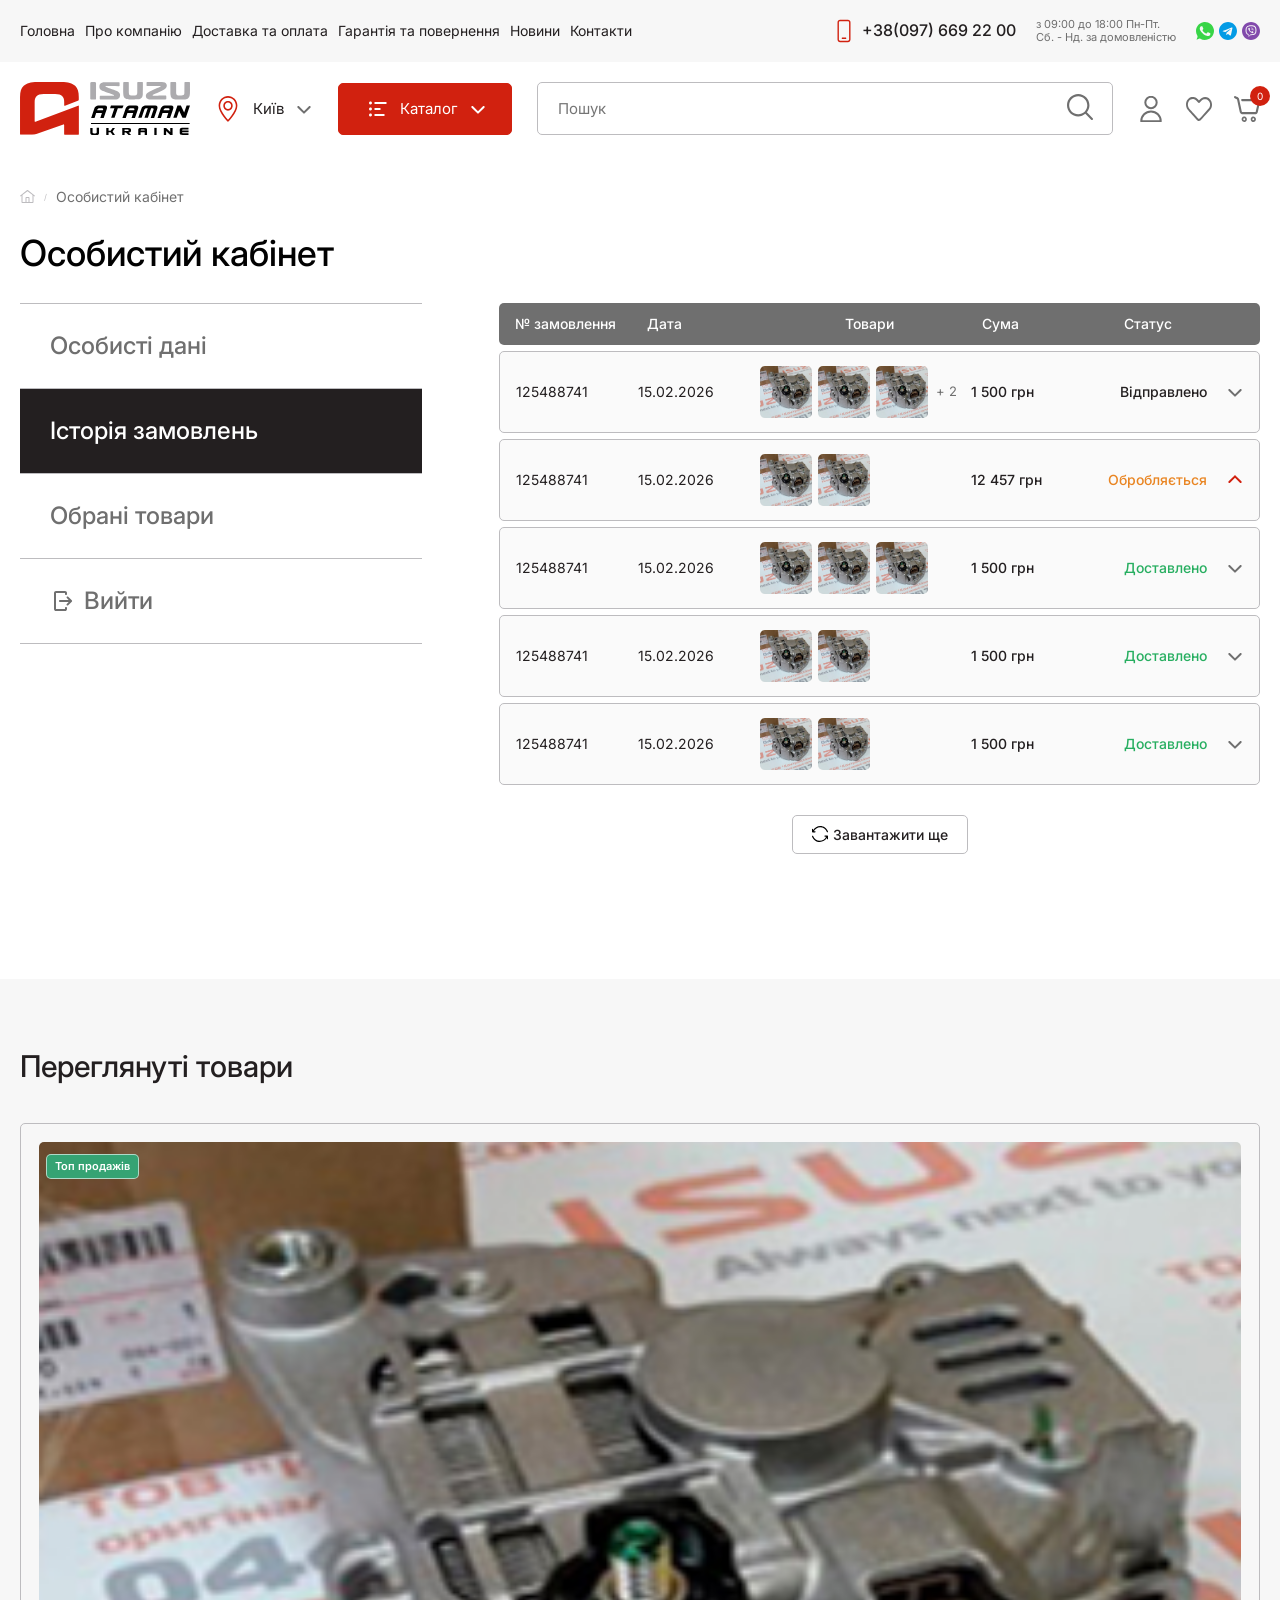
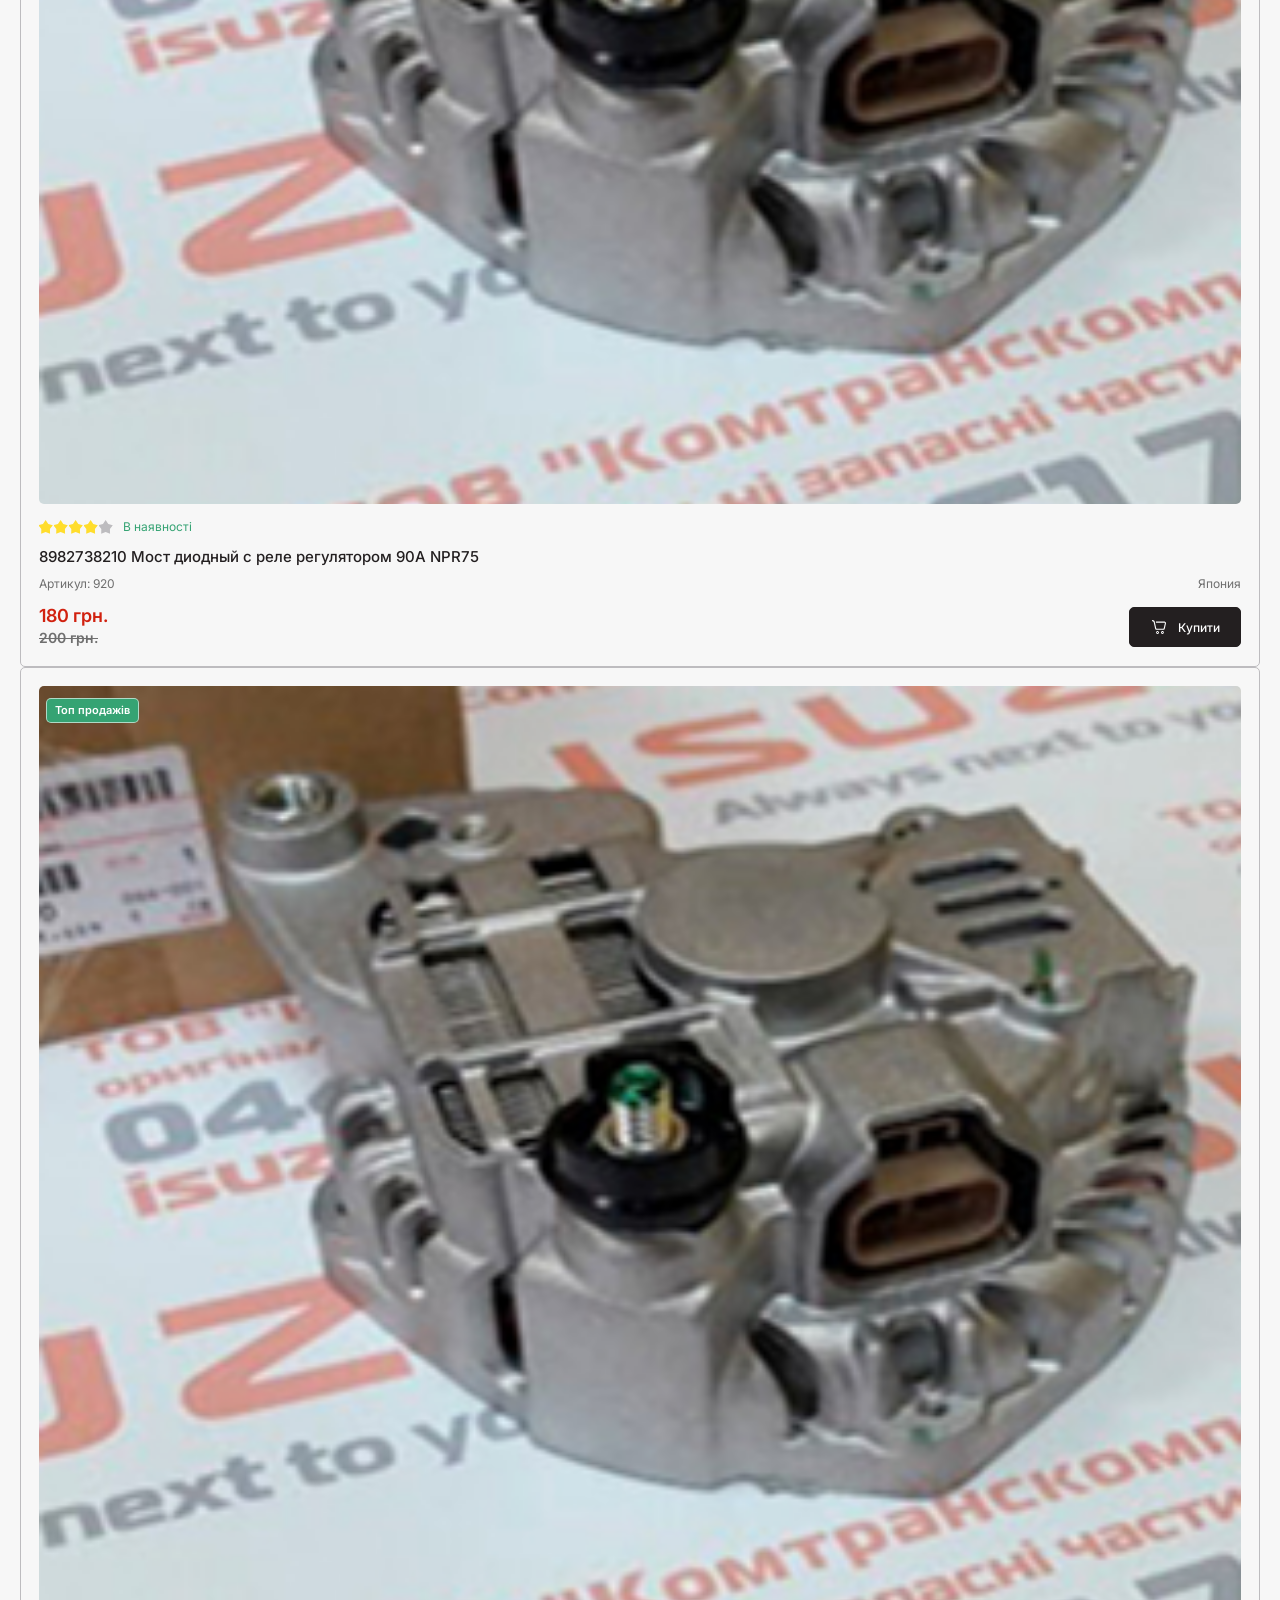
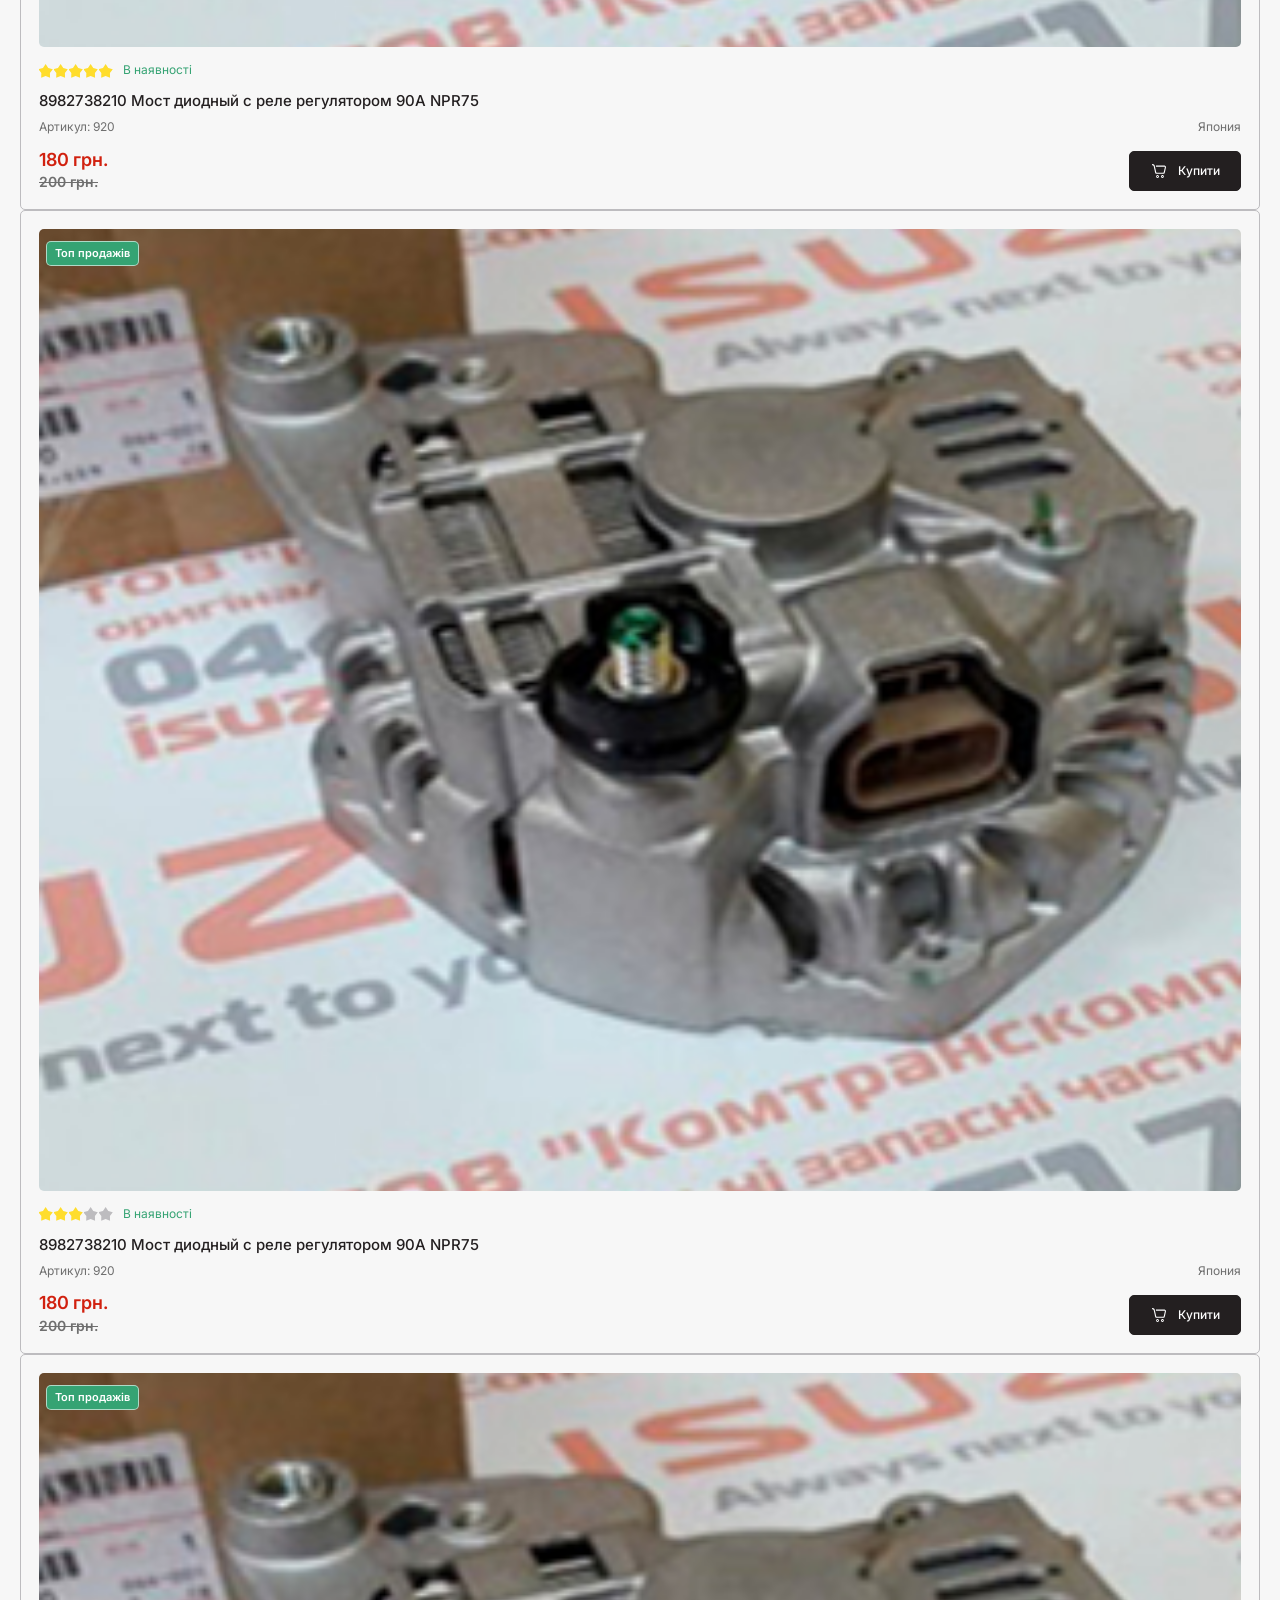
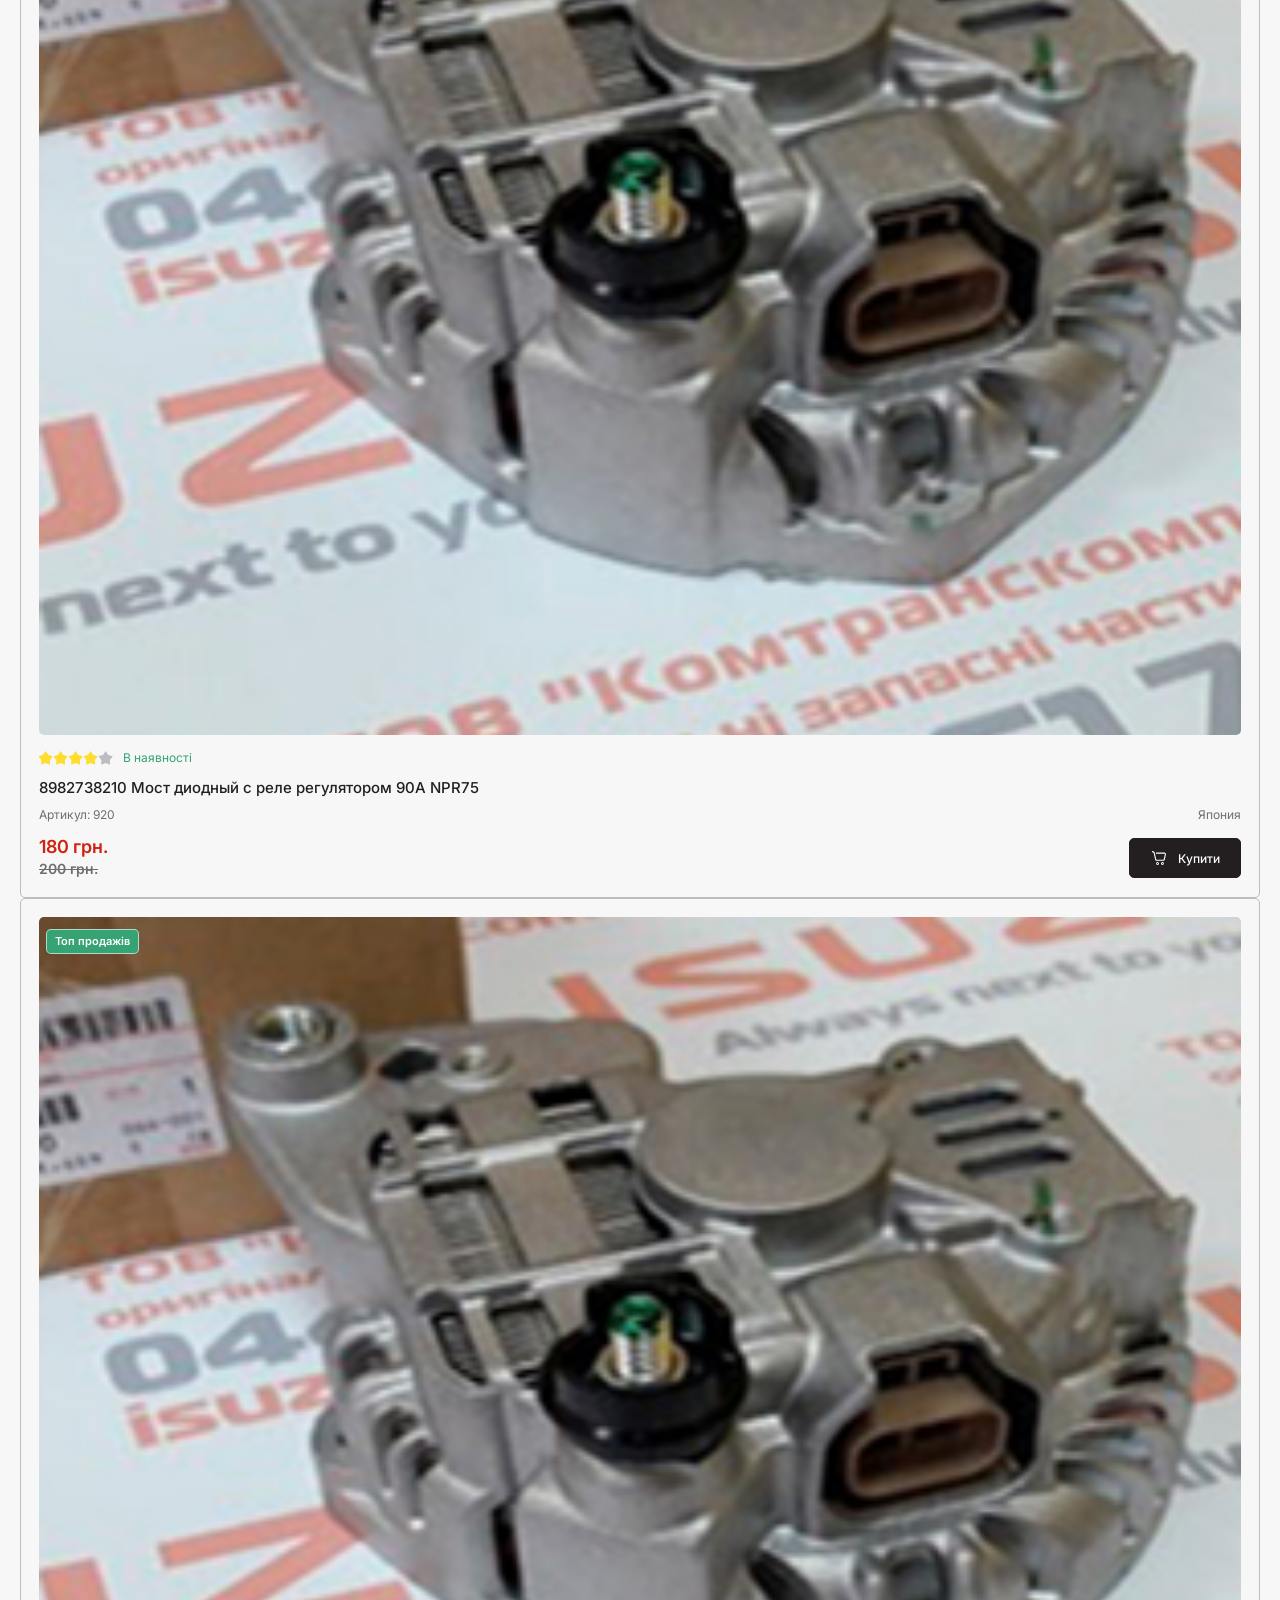
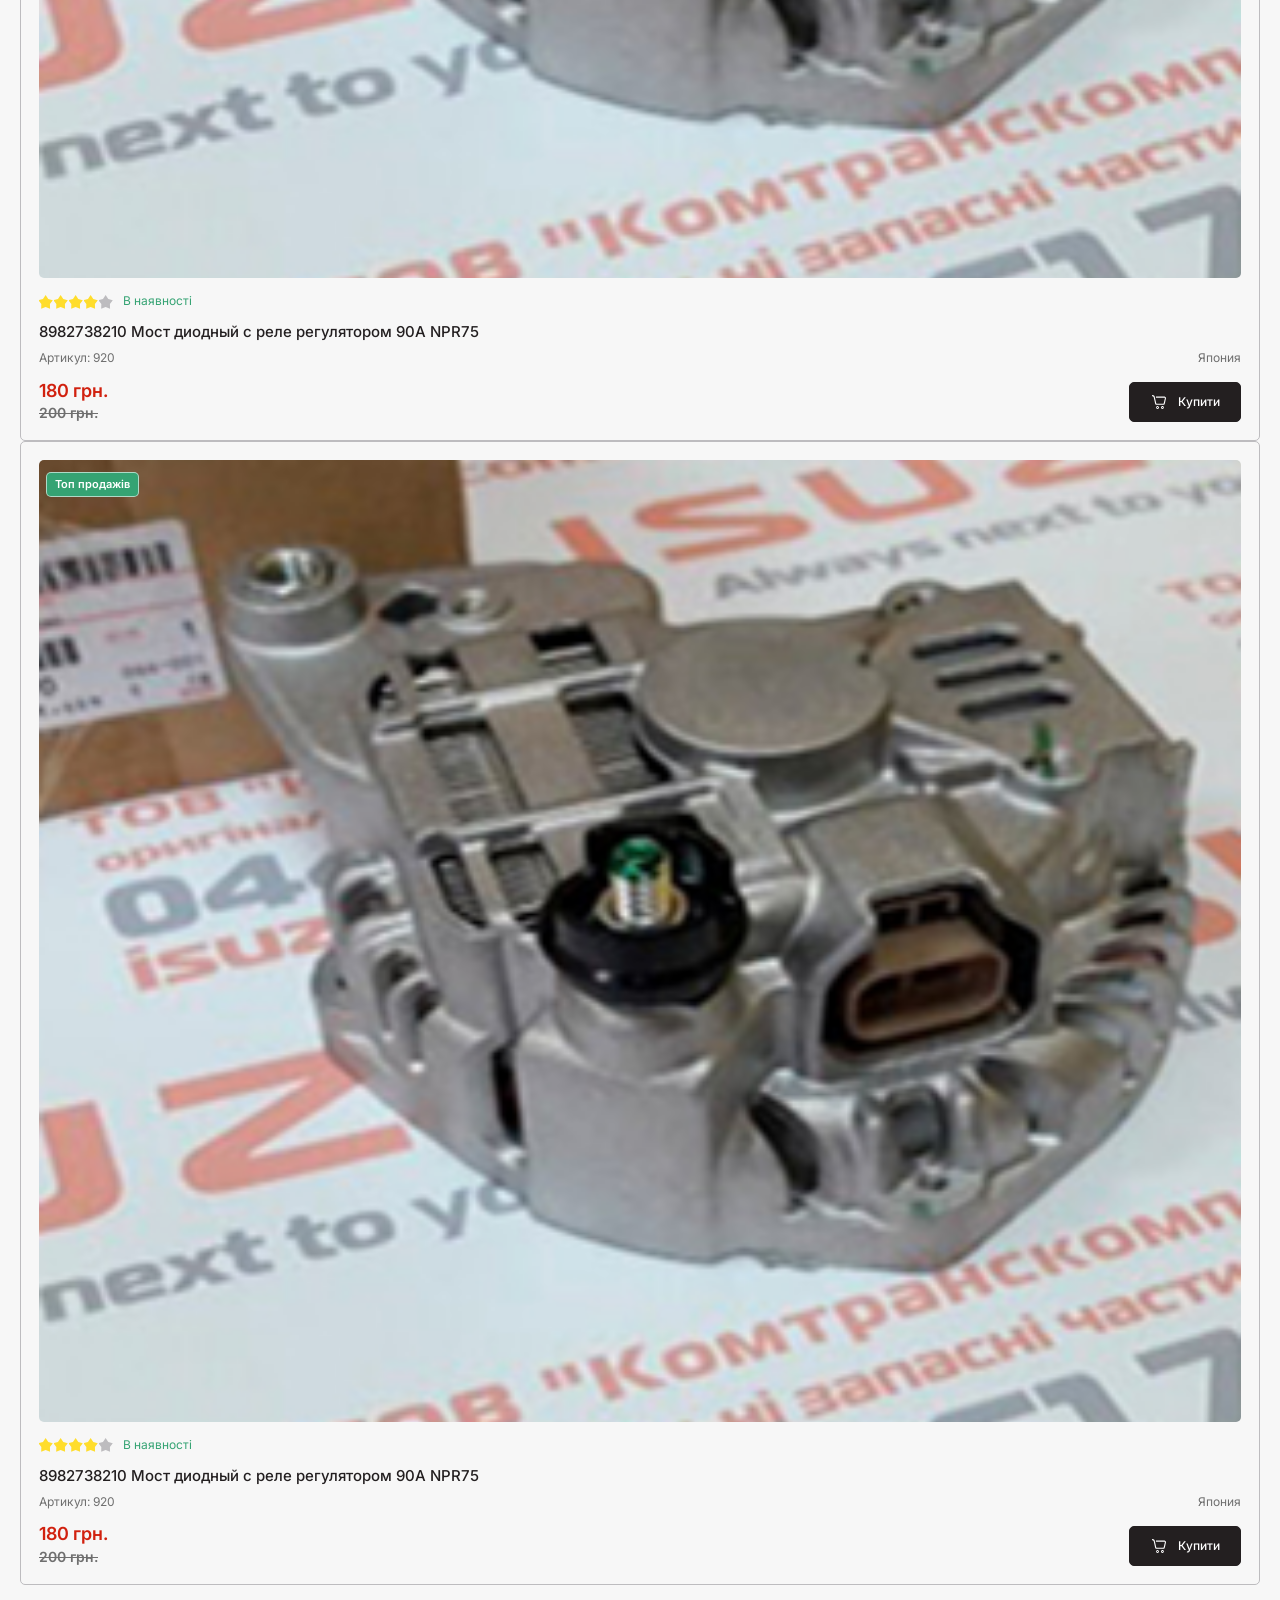
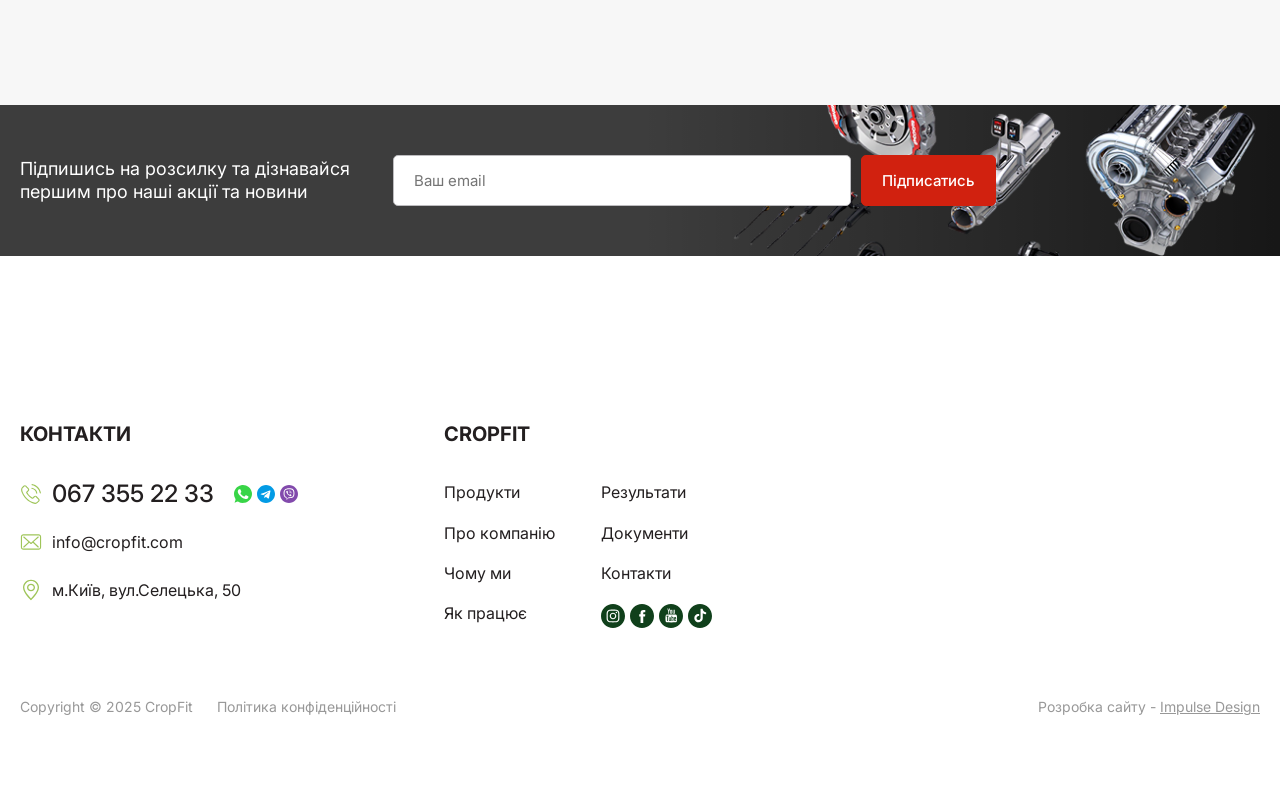
==== commit b9d6c746: "commit" ====
--- a/account.html
+++ b/account.html
@@ -454,25 +454,6 @@
                                             </button>
                                         </div>
                                     </div>
-                                    <div class="orders__details"></div>
-                                </div>
-
-                                <div class="orders__row active" data-order="2">
-                                    <div class="orders__summary">
-                                        <span class="orders__num">125488741</span>
-                                        <span class="orders__date">15.02.2026</span>
-                                        <div class="orders__thumbs">
-                                            <img src="./assets/product.jpg" alt="" class="orders__thumb">
-                                            <img src="./assets/product.jpg" alt="" class="orders__thumb">
-                                        </div>
-                                        <span class="orders__total">12 457 грн</span>
-                                        <div class="orders__status-col">
-                                            <span class="orders__status orders__status--processing">Обробляється</span>
-                                            <button class="orders__toggle active" type="button">
-                                            </button>
-                                        </div>
-                                    </div>
-
                                     <div class="orders__details">
                                         <div class="orders__details-inner">
 
@@ -489,6 +470,75 @@
                                                         </div>
                                                         <span class="orders__item-price">5 954 грн</span>
                                                     </div>
+                                                </div>
+
+                                                <div class="orders__payment">
+                                                    <div class="orders__payment-row">
+                                                        <span>Спосіб оплати</span>
+                                                        <span class="right">Накладеним платежем</span>
+                                                    </div>
+                                                    <div class="orders__payment-row">
+                                                        <span>Доставка</span>
+                                                        <span class="right">35 грн.</span>
+                                                    </div>
+                                                    <div class="orders__payment-row orders__payment-row--total">
+                                                        <span>Всього:</span>
+                                                        <span>12 457 грн.</span>
+                                                    </div>
+                                                </div>
+
+                                            </div>
+
+                                            <div class="orders__right">
+
+                                                <div class="orders__actions">
+                                                    <button class="orders__btn orders__btn--primary"
+                                                        type="button">Відстежити замовлення</button>
+                                                    <button class="orders__btn orders__btn--secondary"
+                                                        type="button">Повторити замовлення</button>
+                                                </div>
+
+                                                <div class="orders__meta">
+                                                    <p class="orders__meta-label">Адреса доставки:</p>
+                                                    <p class="orders__meta-bold">Нова пошта</p>
+                                                    <p class="orders__meta-text">Відділення №6: вул. Шевченко, 100</p>
+                                                </div>
+
+                                                <div class="orders__meta">
+                                                    <p class="orders__meta-label">Отримувач замовлення:</p>
+                                                    <p class="orders__meta-bold">Михайло Іванов</p>
+                                                    <p class="orders__meta-text">+38 (067) 233-45-56</p>
+                                                    <p class="orders__meta-text">ivanov@gmail.com</p>
+                                                </div>
+
+                                            </div>
+
+                                        </div>
+                                    </div>
+                                </div>
+
+                                <div class="orders__row active" data-order="2">
+                                    <div class="orders__summary">
+                                        <span class="orders__num">125488741</span>
+                                        <span class="orders__date">15.02.2026</span>
+                                        <div class="orders__thumbs">
+                                            <img src="./assets/product.jpg" alt="" class="orders__thumb">
+                                            <img src="./assets/product.jpg" alt="" class="orders__thumb">
+                                        </div>
+                                        <span class="orders__total">12 457 грн</span>
+                                        <div class="orders__status-col">
+                                            <span class="orders__status orders__status--processing">Обробляється</span>
+                                            <button class="orders__toggle active" type="button">
+                                            </button>
+                                        </div>
+                                    </div>
+
+                                    <div class="orders__details">
+                                        <div class="orders__details-inner">
+
+                                            <div class="orders__left">
+
+                                                <div class="orders__items">
 
                                                     <div class="orders__item">
                                                         <img src="./assets/product.jpg" alt="" class="orders__item-img">
@@ -500,6 +550,16 @@
                                                         <span class="orders__item-price">5 954 грн</span>
                                                     </div>
 
+                                                    <div class="orders__item">
+                                                        <img src="./assets/product.jpg" alt="" class="orders__item-img">
+                                                        <div class="orders__item-desc">
+                                                            <span class="orders__item-name">8982738210 Міст діодний з реле
+                                                                регулятором 90A NPR75</span>
+                                                            <span class="orders__item-qty">5 954 грн x 1 шт.</span>
+                                                        </div>
+                                                        <span class="orders__item-price">5 954 грн</span>
+                                                    </div>
+
                                                 </div>
 
                                                 <div class="orders__payment">
@@ -563,7 +623,67 @@
                                             </button>
                                         </div>
                                     </div>
-                                    <div class="orders__details"></div>
+                                    <div class="orders__details">
+                                        <div class="orders__details-inner">
+
+                                            <div class="orders__left">
+
+                                                <div class="orders__items">
+
+                                                    <div class="orders__item">
+                                                        <img src="./assets/product.jpg" alt="" class="orders__item-img">
+                                                        <div class="orders__item-desc">
+                                                            <span class="orders__item-name">8982738210 Міст діодний з реле
+                                                                регулятором 90A NPR75</span>
+                                                            <span class="orders__item-qty">5 954 грн x 1 шт.</span>
+                                                        </div>
+                                                        <span class="orders__item-price">5 954 грн</span>
+                                                    </div>
+                                                </div>
+
+                                                <div class="orders__payment">
+                                                    <div class="orders__payment-row">
+                                                        <span>Спосіб оплати</span>
+                                                        <span class="right">Накладеним платежем</span>
+                                                    </div>
+                                                    <div class="orders__payment-row">
+                                                        <span>Доставка</span>
+                                                        <span class="right">35 грн.</span>
+                                                    </div>
+                                                    <div class="orders__payment-row orders__payment-row--total">
+                                                        <span>Всього:</span>
+                                                        <span>12 457 грн.</span>
+                                                    </div>
+                                                </div>
+
+                                            </div>
+
+                                            <div class="orders__right">
+
+                                                <div class="orders__actions">
+                                                    <button class="orders__btn orders__btn--primary"
+                                                        type="button">Відстежити замовлення</button>
+                                                    <button class="orders__btn orders__btn--secondary"
+                                                        type="button">Повторити замовлення</button>
+                                                </div>
+
+                                                <div class="orders__meta">
+                                                    <p class="orders__meta-label">Адреса доставки:</p>
+                                                    <p class="orders__meta-bold">Нова пошта</p>
+                                                    <p class="orders__meta-text">Відділення №6: вул. Шевченко, 100</p>
+                                                </div>
+
+                                                <div class="orders__meta">
+                                                    <p class="orders__meta-label">Отримувач замовлення:</p>
+                                                    <p class="orders__meta-bold">Михайло Іванов</p>
+                                                    <p class="orders__meta-text">+38 (067) 233-45-56</p>
+                                                    <p class="orders__meta-text">ivanov@gmail.com</p>
+                                                </div>
+
+                                            </div>
+
+                                        </div>
+                                    </div>
                                 </div>
 
                                 <div class="orders__row" data-order="4">
@@ -581,7 +701,67 @@
                                             </button>
                                         </div>
                                     </div>
-                                    <div class="orders__details"></div>
+                                    <div class="orders__details">
+                                        <div class="orders__details-inner">
+
+                                            <div class="orders__left">
+
+                                                <div class="orders__items">
+
+                                                    <div class="orders__item">
+                                                        <img src="./assets/product.jpg" alt="" class="orders__item-img">
+                                                        <div class="orders__item-desc">
+                                                            <span class="orders__item-name">8982738210 Міст діодний з реле
+                                                                регулятором 90A NPR75</span>
+                                                            <span class="orders__item-qty">5 954 грн x 1 шт.</span>
+                                                        </div>
+                                                        <span class="orders__item-price">5 954 грн</span>
+                                                    </div>
+                                                </div>
+
+                                                <div class="orders__payment">
+                                                    <div class="orders__payment-row">
+                                                        <span>Спосіб оплати</span>
+                                                        <span class="right">Накладеним платежем</span>
+                                                    </div>
+                                                    <div class="orders__payment-row">
+                                                        <span>Доставка</span>
+                                                        <span class="right">35 грн.</span>
+                                                    </div>
+                                                    <div class="orders__payment-row orders__payment-row--total">
+                                                        <span>Всього:</span>
+                                                        <span>12 457 грн.</span>
+                                                    </div>
+                                                </div>
+
+                                            </div>
+
+                                            <div class="orders__right">
+
+                                                <div class="orders__actions">
+                                                    <button class="orders__btn orders__btn--primary"
+                                                        type="button">Відстежити замовлення</button>
+                                                    <button class="orders__btn orders__btn--secondary"
+                                                        type="button">Повторити замовлення</button>
+                                                </div>
+
+                                                <div class="orders__meta">
+                                                    <p class="orders__meta-label">Адреса доставки:</p>
+                                                    <p class="orders__meta-bold">Нова пошта</p>
+                                                    <p class="orders__meta-text">Відділення №6: вул. Шевченко, 100</p>
+                                                </div>
+
+                                                <div class="orders__meta">
+                                                    <p class="orders__meta-label">Отримувач замовлення:</p>
+                                                    <p class="orders__meta-bold">Михайло Іванов</p>
+                                                    <p class="orders__meta-text">+38 (067) 233-45-56</p>
+                                                    <p class="orders__meta-text">ivanov@gmail.com</p>
+                                                </div>
+
+                                            </div>
+
+                                        </div>
+                                    </div>
                                 </div>
 
                                 <div class="orders__row" data-order="5">
@@ -599,7 +779,67 @@
                                             </button>
                                         </div>
                                     </div>
-                                    <div class="orders__details"></div>
+                                    <div class="orders__details">
+                                        <div class="orders__details-inner">
+
+                                            <div class="orders__left">
+
+                                                <div class="orders__items">
+
+                                                    <div class="orders__item">
+                                                        <img src="./assets/product.jpg" alt="" class="orders__item-img">
+                                                        <div class="orders__item-desc">
+                                                            <span class="orders__item-name">8982738210 Міст діодний з реле
+                                                                регулятором 90A NPR75</span>
+                                                            <span class="orders__item-qty">5 954 грн x 1 шт.</span>
+                                                        </div>
+                                                        <span class="orders__item-price">5 954 грн</span>
+                                                    </div>
+                                                </div>
+
+                                                <div class="orders__payment">
+                                                    <div class="orders__payment-row">
+                                                        <span>Спосіб оплати</span>
+                                                        <span class="right">Накладеним платежем</span>
+                                                    </div>
+                                                    <div class="orders__payment-row">
+                                                        <span>Доставка</span>
+                                                        <span class="right">35 грн.</span>
+                                                    </div>
+                                                    <div class="orders__payment-row orders__payment-row--total">
+                                                        <span>Всього:</span>
+                                                        <span>12 457 грн.</span>
+                                                    </div>
+                                                </div>
+
+                                            </div>
+
+                                            <div class="orders__right">
+
+                                                <div class="orders__actions">
+                                                    <button class="orders__btn orders__btn--primary"
+                                                        type="button">Відстежити замовлення</button>
+                                                    <button class="orders__btn orders__btn--secondary"
+                                                        type="button">Повторити замовлення</button>
+                                                </div>
+
+                                                <div class="orders__meta">
+                                                    <p class="orders__meta-label">Адреса доставки:</p>
+                                                    <p class="orders__meta-bold">Нова пошта</p>
+                                                    <p class="orders__meta-text">Відділення №6: вул. Шевченко, 100</p>
+                                                </div>
+
+                                                <div class="orders__meta">
+                                                    <p class="orders__meta-label">Отримувач замовлення:</p>
+                                                    <p class="orders__meta-bold">Михайло Іванов</p>
+                                                    <p class="orders__meta-text">+38 (067) 233-45-56</p>
+                                                    <p class="orders__meta-text">ivanov@gmail.com</p>
+                                                </div>
+
+                                            </div>
+
+                                        </div>
+                                    </div>
                                 </div>
 
                             </div>
--- a/css/main.min.css
+++ b/css/main.min.css
@@ -1 +1 @@
-:root{--color-black--rgb: 35, 31, 32;--color-black: #231F20;--color-white--rgb: 255, 255, 255;--color-white: #ffffff;--color-red--rgb: 209, 33, 15;--color-red: #D1210F;--color-grey-050--rgb: 61, 61, 61;--color-grey-050: #3D3D3D;--color-grey-100--rgb: 111, 111, 111;--color-grey-100: #6F6F6F;--color-grey-150--rgb: 189, 188, 191;--color-grey-150: #BDBCBF;--color-grey-200--rgb: 247, 247, 247;--color-grey-200: #F7F7F7;--color-green-100--rgb: 53, 163, 115;--color-green-100: #35A373}*{-webkit-tap-highlight-color:rgba(0,0,0,0)}*,*::before,*::after{box-sizing:border-box}*{-webkit-text-size-adjust:100%;-moz-text-size-adjust:100%;text-size-adjust:100%}@media(max-width: 899px){*{outline:none}}body,input,textarea,button,select{font-family:"Inter",sans-serif}body{--header: 0;--footer: 0}body._lock{overflow:hidden}a{text-decoration:none}p{margin:0}ol,ul{padding:0;margin:0;list-style:none}strong{font-weight:500}html,body{position:relative;color:var(--color-black);background-color:var(--color-white);font-family:"Inter",sans-serif;font-size:16px;line-height:115%;letter-spacing:0;margin:0;padding:0}.container{max-width:1450px;width:100%;padding:0 20px;margin:0 auto}section{padding:70px 0}@media(max-width: 999px){section{padding:50px 0}}@media(max-width: 479px){section{padding:40px 0}}section._grey{background-color:var(--color-grey-200)}h1,.h1{margin:0;font-family:"Inter",sans-serif;font-size:65px;line-height:115%;font-weight:600;color:var(--color-black)}@media(max-width: 1279px){h1,.h1{font-size:48px}}@media(max-width: 999px){h1,.h1{font-size:36px}}@media(max-width: 767px){h1,.h1{font-size:32px}}h1 strong,.h1 strong{color:var(--color-red)}h2,.h2{margin:0;font-family:"Inter",sans-serif;font-size:30px;font-weight:500;line-height:115%;color:var(--color-black)}@media(max-width: 1279px){h2,.h2{font-size:28px}}@media(max-width: 999px){h2,.h2{font-size:26px}}@media(max-width: 767px){h2,.h2{font-size:24px}}h3,.h3{font-family:"Inter",sans-serif;margin:0;font-weight:500;line-height:115%;color:var(--color-black);font-size:24px}@media(max-width: 1279px){h3,.h3{font-size:22px}}@media(max-width: 999px){h3,.h3{font-size:20px}}.btn{display:flex;flex-direction:row;justify-content:center;align-items:center;padding:16px 20px;gap:10px;width:-moz-fit-content;width:fit-content;background:var(--color-red);border:1px solid var(--color-red);border-radius:5px;transition:.2s ease;font-size:15px;font-weight:500;color:var(--color-white);text-align:center;line-height:115%;cursor:pointer;letter-spacing:0em}html:not(.v-mobile) .btn:hover{background:var(--color-white);color:var(--color-red)}html:not(.v-mobile) .btn:hover svg{stroke:var(--color-red)}html:not(.v-mobile) .btn:focus-visible{background:var(--color-white);color:var(--color-red)}html:not(.v-mobile) .btn:focus-visible svg{stroke:var(--color-red)}@media(max-width: 767px){.btn{font-size:14px;padding:12px 16px}}.btn.btn-1{background:rgba(0,0,0,0);color:var(--color-red)}html:not(.v-mobile) .btn.btn-1:hover{background:var(--color-red);color:var(--color-white)}html:not(.v-mobile) .btn.btn-1:hover svg{stroke:var(--color-white)}html:not(.v-mobile) .btn.btn-1:focus-visible{background:var(--color-red);color:var(--color-white)}html:not(.v-mobile) .btn.btn-1:focus-visible svg{stroke:var(--color-white)}.btn.btn-2{background:rgba(0,0,0,0);color:var(--color-black);border:1px solid var(--color-black)}html:not(.v-mobile) .btn.btn-2:hover{background:var(--color-black);color:var(--color-white)}html:not(.v-mobile) .btn.btn-2:hover svg{stroke:var(--color-white)}html:not(.v-mobile) .btn.btn-2:focus-visible{background:var(--color-black);color:var(--color-white)}html:not(.v-mobile) .btn.btn-2:focus-visible svg{stroke:var(--color-white)}.btn.btn-3{border:1px solid var(--color-black);background:var(--color-black);color:var(--color-white)}html:not(.v-mobile) .btn.btn-3:hover{background:rgba(0,0,0,0);color:var(--color-black)}html:not(.v-mobile) .btn.btn-3:hover svg{stroke:var(--color-white)}html:not(.v-mobile) .btn.btn-3:focus-visible{background:rgba(0,0,0,0);color:var(--color-black)}html:not(.v-mobile) .btn.btn-3:focus-visible svg{stroke:var(--color-white)}.btn svg{width:20px;height:auto;transition:.2s ease}.swiper{--swiper-navigation-size: 16px;--swiper-navigation-top-offset: 0;--swiper-navigation-sides-offset: 0;--swiper-pagination-color: var(--color-red);--swiper-pagination-progressbar-bg-color: var(--color-grey-150)}.swiper-bottom{position:relative;display:flex;align-items:center;gap:24px;margin-top:50px}@media(max-width: 767px){.swiper-bottom{margin-top:30px}}.swiper-pagination{position:relative;--swiper-pagination-bottom: 0;--swiper-pagination-left: 0;--swiper-pagination-right: 0;--swiper-pagination-top: 0}.swiper-pagination-pages{white-space:nowrap;font-size:14px}.swiper-pagination-lock+.swiper-buttons{display:none}.swiper-buttons{display:flex;align-items:center;gap:14px}.swiper-button-prev{position:relative;margin:0 !important}.swiper-button-prev:before{content:"";background-image:url("data:image/svg+xml,%3Csvg width='16' height='16' viewBox='0 0 16 16' fill='none' xmlns='http://www.w3.org/2000/svg'%3E%3Cpath d='M15.0711 8.0001H0.928932' stroke='%23231F20' stroke-linecap='round' stroke-linejoin='round'/%3E%3Cpath d='M6.67419 13.7454L0.928952 8.00012L6.67419 2.25488' stroke='%23231F20' stroke-linecap='round' stroke-linejoin='round'/%3E%3C/svg%3E%0A");background-position:center;background-repeat:no-repeat;background-size:cover;display:block;width:100%;height:100%}.swiper-button-prev svg{display:none}.swiper-button-next{position:relative;margin:0 !important}.swiper-button-next:before{content:"";background-image:url("data:image/svg+xml,%3Csvg width='16' height='16' viewBox='0 0 16 16' fill='none' xmlns='http://www.w3.org/2000/svg'%3E%3Cpath d='M0.928932 8.0001H15.0711' stroke='%23231F20' stroke-linecap='round' stroke-linejoin='round'/%3E%3Cpath d='M9.32581 13.7454L15.071 8.00012L9.32581 2.25488' stroke='%23231F20' stroke-linecap='round' stroke-linejoin='round'/%3E%3C/svg%3E%0A");background-position:center;background-repeat:no-repeat;background-size:cover;display:block;width:100%;height:100%}.swiper-button-next svg{display:none}.categoryCard{display:flex;flex-direction:column;justify-content:center;align-items:center;text-align:center;gap:12px;padding:30px;border:1px solid var(--color-grey-150);transition:.2s ease;border-radius:5px;max-width:195px;width:100%}.categoryCard span{font-size:18px;transition:.2s ease;color:var(--color-black);line-height:115%}.categoryCard img{width:auto;height:auto;max-width:100%;max-height:100%}html:not(.v-mobile) .categoryCard:hover{border:1px solid var(--color-red);box-shadow:0px 4px 15px 0px rgba(208,138,138,0.2509803922)}html:not(.v-mobile) .categoryCard:hover span{color:var(--color-red)}html:not(.v-mobile) .categoryCard:focus-visible{border:1px solid var(--color-red);box-shadow:0px 4px 15px 0px rgba(208,138,138,0.2509803922)}html:not(.v-mobile) .categoryCard:focus-visible span{color:var(--color-red)}.productCard{position:relative;border:1px solid var(--color-grey-150);transition:border .2s ease,box-shadow .2s ease;border-radius:5px;padding:18px;width:100%}html:not(.v-mobile) .productCard:hover{border:1px solid var(--color-red);box-shadow:0px 4px 15px 0px rgba(208,138,138,0.2509803922)}html:not(.v-mobile) .productCard:focus-visible{border:1px solid var(--color-red);box-shadow:0px 4px 15px 0px rgba(208,138,138,0.2509803922)}.productCard__labels{position:absolute;top:30px;left:0;margin:0 25px;display:flex;flex-wrap:wrap;align-items:center;gap:6px;z-index:2}.productCard__labels-item{display:flex;justify-content:center;align-items:center;text-align:center;padding:6px 8px;font-size:11px;line-height:100%;font-weight:600;color:var(--color-white);border:1px solid rgba(var(--color-white--rgb), 0.6);border-radius:5px;background-color:var(--color-green-100)}.productCard__labels-item.red{background-color:var(--color-red)}.productCard__image{position:relative;display:flex;width:100%;padding-top:80%;border-radius:5px;overflow:hidden}.productCard__image img{position:absolute;top:0;left:0;width:100%;height:100%;-o-object-fit:cover;object-fit:cover;transition:.2s ease}html:not(.v-mobile) .productCard__image:hover img{transform:scale(1.1)}html:not(.v-mobile) .productCard__image:focus-visible img{transform:scale(1.1)}.productCard__rating{margin-top:16px;display:flex;align-items:center;gap:10px}.productCard__status{font-size:12px;color:var(--color-green-100);line-height:121%}.productCard__status.out-of-stock{color:var(--color-red)}.productCard__title{margin-top:14px;display:flex;color:var(--color-black);font-weight:500;font-size:15px;transition:.2s ease}html:not(.v-mobile) .productCard__title:hover{color:var(--color-red)}html:not(.v-mobile) .productCard__title:focus-visible{color:var(--color-red)}.productCard__details{margin-top:8px;display:flex;justify-content:space-between;flex-wrap:wrap;align-items:center;gap:4px;font-size:12px;color:var(--color-grey-100)}.productCard__bottom{margin-top:14px;display:flex;justify-content:space-between;align-items:center;gap:4px}.productCard__price{display:flex;flex-direction:column;gap:4px;font-size:18px;font-weight:600;color:var(--color-red)}.productCard__price span{color:var(--color-grey-100);text-decoration:line-through;font-size:14px}.productCard__btn{padding:10px 20px;font-size:12px;font-weight:500}.productCard__btn-cart{background-image:url("data:image/svg+xml,%3Csvg width='18' height='18' viewBox='0 0 18 18' fill='none' xmlns='http://www.w3.org/2000/svg'%3E%3Cpath fill-rule='evenodd' clip-rule='evenodd' d='M2.37474 2.03024C2.16243 2.1142 2 2.35798 2 2.59256C2 2.73803 2.07636 2.9203 2.1814 3.0255C2.22501 3.06916 2.54602 3.24585 2.89476 3.4181C3.2435 3.59035 3.55627 3.7601 3.58977 3.7953C3.64099 3.84909 3.76918 4.41206 4.39306 7.32297C4.90542 9.71357 5.15748 10.8361 5.20671 10.9465C5.36625 11.304 5.65547 11.5889 6.01728 11.7451L6.17541 11.8133L9.88338 11.8224C12.6192 11.8292 13.6311 11.8226 13.743 11.7974C13.9905 11.7416 14.2265 11.6041 14.4344 11.3945C14.7637 11.0626 14.7385 11.1483 15.3985 8.11619C15.7177 6.64985 15.9862 5.36133 15.9951 5.25283C16.0545 4.5317 15.5683 3.82302 14.8983 3.65428C14.7448 3.61563 14.169 3.60974 10.5097 3.60935C5.89309 3.60888 6.19416 3.59745 6.01444 3.77986C5.89733 3.89873 5.84983 4.01795 5.84776 4.1981C5.84523 4.41831 5.93695 4.59279 6.1181 4.71243L6.25376 4.80201L10.4831 4.81674L14.7124 4.83147L14.7928 4.92769C14.8515 4.99786 14.8733 5.05389 14.8733 5.13476C14.8733 5.2946 13.7558 10.4034 13.7015 10.492C13.6006 10.6565 13.7614 10.6497 9.97987 10.6497C6.24814 10.6497 6.38452 10.6549 6.26132 10.5072C6.22333 10.4616 6.01111 9.51946 5.47063 6.99712C4.97638 4.69051 4.70803 3.49378 4.65989 3.38143C4.55792 3.14339 4.39402 2.92849 4.21058 2.79227C3.99301 2.63071 2.75011 2.02135 2.60044 2.00285C2.5308 1.99424 2.43696 2.00564 2.37474 2.03024ZM7.25059 13.0115C6.69693 13.1235 6.22178 13.6566 6.12995 14.2688C6.04623 14.8272 6.29286 15.422 6.74057 15.7415C7.167 16.0458 7.69794 16.081 8.16035 15.8356C8.91371 15.4358 9.16483 14.4087 8.69355 13.6546C8.3807 13.1539 7.80805 12.8987 7.25059 13.0115ZM12.1302 13.0115C11.9013 13.0578 11.6056 13.2282 11.4315 13.4143C11.1798 13.6833 11.0574 13.9448 11.0159 14.3027C10.9235 15.0987 11.4087 15.8091 12.1558 15.9715C13.076 16.1715 13.9418 15.2892 13.807 14.289C13.6918 13.4342 12.9257 12.8505 12.1302 13.0115ZM7.75481 14.0049C7.88116 14.0738 7.93916 14.1407 7.99389 14.2807C8.04996 14.4241 8.0466 14.5852 7.98443 14.7298C7.92419 14.87 7.86272 14.9328 7.72603 14.9938C7.54709 15.0737 7.31259 15.0331 7.17284 14.8981C6.97129 14.7033 6.97074 14.2808 7.17185 14.0928C7.33219 13.9428 7.57405 13.9063 7.75481 14.0049ZM12.7156 14.0562C12.87 14.188 12.9208 14.3114 12.9094 14.5274C12.8977 14.7504 12.8032 14.8997 12.6184 14.9871C12.147 15.2099 11.7047 14.644 11.9901 14.1832C12.1435 13.9354 12.5009 13.8729 12.7156 14.0562Z' fill='white'/%3E%3C/svg%3E%0A");background-position:center;background-size:cover;background-repeat:no-repeat;display:block;width:18px;height:18px;transition:.2s ease}html:not(.v-mobile) .productCard__btn:hover .productCard__btn-cart{background-image:url("data:image/svg+xml,%3Csvg width='18' height='18' viewBox='0 0 18 18' fill='none' xmlns='http://www.w3.org/2000/svg'%3E%3Cpath fill-rule='evenodd' clip-rule='evenodd' d='M2.37474 2.03024C2.16243 2.1142 2 2.35798 2 2.59256C2 2.73803 2.07636 2.9203 2.1814 3.0255C2.22501 3.06916 2.54602 3.24585 2.89476 3.4181C3.2435 3.59035 3.55627 3.7601 3.58977 3.7953C3.64099 3.84909 3.76918 4.41206 4.39306 7.32297C4.90542 9.71357 5.15748 10.8361 5.20671 10.9465C5.36625 11.304 5.65547 11.5889 6.01728 11.7451L6.17541 11.8133L9.88338 11.8224C12.6192 11.8292 13.6311 11.8226 13.743 11.7974C13.9905 11.7416 14.2265 11.6041 14.4344 11.3945C14.7637 11.0626 14.7385 11.1483 15.3985 8.11619C15.7177 6.64985 15.9862 5.36133 15.9951 5.25283C16.0545 4.5317 15.5683 3.82302 14.8983 3.65428C14.7448 3.61563 14.169 3.60974 10.5097 3.60935C5.89309 3.60888 6.19416 3.59745 6.01444 3.77986C5.89733 3.89873 5.84983 4.01795 5.84776 4.1981C5.84523 4.41831 5.93695 4.59279 6.1181 4.71243L6.25376 4.80201L10.4831 4.81674L14.7124 4.83147L14.7928 4.92769C14.8515 4.99786 14.8733 5.05389 14.8733 5.13476C14.8733 5.2946 13.7558 10.4034 13.7015 10.492C13.6006 10.6565 13.7614 10.6497 9.97987 10.6497C6.24814 10.6497 6.38452 10.6549 6.26132 10.5072C6.22333 10.4616 6.01111 9.51946 5.47063 6.99712C4.97638 4.69051 4.70803 3.49378 4.65989 3.38143C4.55792 3.14339 4.39402 2.92849 4.21058 2.79227C3.99301 2.63071 2.75011 2.02135 2.60044 2.00285C2.5308 1.99424 2.43696 2.00564 2.37474 2.03024ZM7.25059 13.0115C6.69693 13.1235 6.22178 13.6566 6.12995 14.2688C6.04623 14.8272 6.29286 15.422 6.74057 15.7415C7.167 16.0458 7.69794 16.081 8.16035 15.8356C8.91371 15.4358 9.16483 14.4087 8.69355 13.6546C8.3807 13.1539 7.80805 12.8987 7.25059 13.0115ZM12.1302 13.0115C11.9013 13.0578 11.6056 13.2282 11.4315 13.4143C11.1798 13.6833 11.0574 13.9448 11.0159 14.3027C10.9235 15.0987 11.4087 15.8091 12.1558 15.9715C13.076 16.1715 13.9418 15.2892 13.807 14.289C13.6918 13.4342 12.9257 12.8505 12.1302 13.0115ZM7.75481 14.0049C7.88116 14.0738 7.93916 14.1407 7.99389 14.2807C8.04996 14.4241 8.0466 14.5852 7.98443 14.7298C7.92419 14.87 7.86272 14.9328 7.72603 14.9938C7.54709 15.0737 7.31259 15.0331 7.17284 14.8981C6.97129 14.7033 6.97074 14.2808 7.17185 14.0928C7.33219 13.9428 7.57405 13.9063 7.75481 14.0049ZM12.7156 14.0562C12.87 14.188 12.9208 14.3114 12.9094 14.5274C12.8977 14.7504 12.8032 14.8997 12.6184 14.9871C12.147 15.2099 11.7047 14.644 11.9901 14.1832C12.1435 13.9354 12.5009 13.8729 12.7156 14.0562Z' fill='%23231F20'/%3E%3C/svg%3E%0A")}html:not(.v-mobile) .productCard__btn:focus-visible .productCard__btn-cart{background-image:url("data:image/svg+xml,%3Csvg width='18' height='18' viewBox='0 0 18 18' fill='none' xmlns='http://www.w3.org/2000/svg'%3E%3Cpath fill-rule='evenodd' clip-rule='evenodd' d='M2.37474 2.03024C2.16243 2.1142 2 2.35798 2 2.59256C2 2.73803 2.07636 2.9203 2.1814 3.0255C2.22501 3.06916 2.54602 3.24585 2.89476 3.4181C3.2435 3.59035 3.55627 3.7601 3.58977 3.7953C3.64099 3.84909 3.76918 4.41206 4.39306 7.32297C4.90542 9.71357 5.15748 10.8361 5.20671 10.9465C5.36625 11.304 5.65547 11.5889 6.01728 11.7451L6.17541 11.8133L9.88338 11.8224C12.6192 11.8292 13.6311 11.8226 13.743 11.7974C13.9905 11.7416 14.2265 11.6041 14.4344 11.3945C14.7637 11.0626 14.7385 11.1483 15.3985 8.11619C15.7177 6.64985 15.9862 5.36133 15.9951 5.25283C16.0545 4.5317 15.5683 3.82302 14.8983 3.65428C14.7448 3.61563 14.169 3.60974 10.5097 3.60935C5.89309 3.60888 6.19416 3.59745 6.01444 3.77986C5.89733 3.89873 5.84983 4.01795 5.84776 4.1981C5.84523 4.41831 5.93695 4.59279 6.1181 4.71243L6.25376 4.80201L10.4831 4.81674L14.7124 4.83147L14.7928 4.92769C14.8515 4.99786 14.8733 5.05389 14.8733 5.13476C14.8733 5.2946 13.7558 10.4034 13.7015 10.492C13.6006 10.6565 13.7614 10.6497 9.97987 10.6497C6.24814 10.6497 6.38452 10.6549 6.26132 10.5072C6.22333 10.4616 6.01111 9.51946 5.47063 6.99712C4.97638 4.69051 4.70803 3.49378 4.65989 3.38143C4.55792 3.14339 4.39402 2.92849 4.21058 2.79227C3.99301 2.63071 2.75011 2.02135 2.60044 2.00285C2.5308 1.99424 2.43696 2.00564 2.37474 2.03024ZM7.25059 13.0115C6.69693 13.1235 6.22178 13.6566 6.12995 14.2688C6.04623 14.8272 6.29286 15.422 6.74057 15.7415C7.167 16.0458 7.69794 16.081 8.16035 15.8356C8.91371 15.4358 9.16483 14.4087 8.69355 13.6546C8.3807 13.1539 7.80805 12.8987 7.25059 13.0115ZM12.1302 13.0115C11.9013 13.0578 11.6056 13.2282 11.4315 13.4143C11.1798 13.6833 11.0574 13.9448 11.0159 14.3027C10.9235 15.0987 11.4087 15.8091 12.1558 15.9715C13.076 16.1715 13.9418 15.2892 13.807 14.289C13.6918 13.4342 12.9257 12.8505 12.1302 13.0115ZM7.75481 14.0049C7.88116 14.0738 7.93916 14.1407 7.99389 14.2807C8.04996 14.4241 8.0466 14.5852 7.98443 14.7298C7.92419 14.87 7.86272 14.9328 7.72603 14.9938C7.54709 15.0737 7.31259 15.0331 7.17284 14.8981C6.97129 14.7033 6.97074 14.2808 7.17185 14.0928C7.33219 13.9428 7.57405 13.9063 7.75481 14.0049ZM12.7156 14.0562C12.87 14.188 12.9208 14.3114 12.9094 14.5274C12.8977 14.7504 12.8032 14.8997 12.6184 14.9871C12.147 15.2099 11.7047 14.644 11.9901 14.1832C12.1435 13.9354 12.5009 13.8729 12.7156 14.0562Z' fill='%23231F20'/%3E%3C/svg%3E%0A")}.rating-stars{display:flex;align-items:center;gap:1px}.rating-stars span{display:block;width:14px;height:14px;background-image:url("data:image/svg+xml,%3Csvg width='14' height='13' viewBox='0 0 14 13' fill='none' xmlns='http://www.w3.org/2000/svg'%3E%3Cpath d='M6.65747 0L9.12617 3.60213L13.3149 4.83688L10.6519 8.29787L10.772 12.6631L6.65747 11.2L2.54297 12.6631L2.66303 8.29787L7.48634e-05 4.83688L4.18877 3.60213L6.65747 0Z' fill='%23BDBCBF'/%3E%3C/svg%3E%0A");background-position:center;background-size:cover;background-repeat:no-repeat}.rating-stars[data-rating="1"] span:nth-child(-n+1),.rating-stars[data-rating="2"] span:nth-child(-n+2),.rating-stars[data-rating="3"] span:nth-child(-n+3),.rating-stars[data-rating="4"] span:nth-child(-n+4),.rating-stars[data-rating="5"] span:nth-child(-n+5){background-image:url("data:image/svg+xml,%3Csvg width='14' height='13' viewBox='0 0 14 13' fill='none' xmlns='http://www.w3.org/2000/svg'%3E%3Cpath d='M6.65747 0L9.12617 3.60213L13.3149 4.83688L10.6519 8.29787L10.772 12.6631L6.65747 11.2L2.54297 12.6631L2.66303 8.29787L7.48634e-05 4.83688L4.18877 3.60213L6.65747 0Z' fill='%23FFDD2C'/%3E%3C/svg%3E%0A")}.header{position:relative;z-index:2}.header__wrapper{display:flex;flex-direction:column}.header__top{background-color:var(--color-grey-200);padding-top:18px;padding-bottom:18px}@media(max-width: 767px){.header__top{padding-top:12px;padding-bottom:12px}}.header__top-wrapper{display:flex;align-items:center;justify-content:space-between;gap:25px}@media(max-width: 999px){.header__top-wrapper{justify-content:center}}@media(max-width: 999px){.header__menu{position:fixed;top:0;left:100%;transition:.2s ease;padding:var(--wrap);border-radius:0;width:100%;height:100%;z-index:10;background-color:var(--color-white);padding:40px 20px}}.header__menu._active{left:0}.header__menu>ul{display:flex;justify-content:space-between;align-items:center;gap:10px}@media(max-width: 999px){.header__menu>ul{flex-direction:column;align-items:flex-start;margin-top:20px;gap:30px}}.header__menu>ul li a{color:var(--color-black);transition:.2s ease;display:flex;align-items:center;gap:12px;text-align:center;font-size:14px}html:not(.v-mobile) .header__menu>ul li a:hover{color:var(--color-red)}html:not(.v-mobile) .header__menu>ul li a:focus-visible{color:var(--color-red)}@media(max-width: 1279px){.header__menu>ul li a{font-size:12px}}@media(max-width: 999px){.header__menu>ul li a{font-size:24px}}.header__menu-close{display:none;position:absolute;top:10px;right:10px}@media(max-width: 999px){.header__menu-close{display:flex}}.header__contacts{display:flex;align-items:center;gap:20px}.header__phone{display:flex;align-items:center;gap:5px}.header__phone span{color:var(--color-black);font-weight:500;font-size:16px;transition:.2s ease;line-height:120%}html:not(.v-mobile) .header__phone span:hover{color:var(--color-red)}html:not(.v-mobile) .header__phone span:focus-visible{color:var(--color-red)}@media(max-width: 1279px){.header__phone span{font-size:12px}}@media(max-width: 999px){.header__phone svg{width:30px;height:auto}}.header__schedule{color:var(--color-grey-100);font-size:11px;line-height:115%}.header__messengers{display:flex;align-items:center;gap:5px}@media(max-width: 479px){.header__messengers{display:none}}.header__messengers a{display:flex;align-items:center}.header__bottom{padding:20px 0}@media(max-width: 767px){.header__bottom{padding-top:12px;padding-bottom:12px}}.header__bottom-wrapper{position:relative;display:flex;align-items:center;justify-content:space-between;gap:20px}@media(max-width: 479px){.header__bottom-wrapper{gap:16px}}.header__logo{width:170px;min-width:120px}@media(max-width: 999px){.header__logo{width:130px}}.header__logo a{display:flex;align-items:center;width:100%}.header__logo img{width:100%;height:auto}.header__location{position:relative;display:flex;align-items:center;gap:12px;cursor:pointer}@media(max-width: 767px){.header__location{display:none}}.header__location-icon{display:flex}.header__location-city{font-size:15px;line-height:115%}.header__location-arrow{display:flex;margin-left:auto;transition:.2s ease}.header__location-list{position:absolute;top:100%;left:0;display:grid;gap:14px;width:131px;background-color:var(--color-white);padding:14px 36px;transition:.2s ease;opacity:0;visibility:hidden}.header__location-item{transition:.2s ease;font-size:15px;line-height:115%}.header__location-item:hover{color:var(--color-red)}.header__location-item:focus-visible{color:var(--color-red)}.header__location:hover .header__location-arrow{transform:rotate(180deg)}.header__location:hover .header__location-list{opacity:1;visibility:visible}.header__location:focus-visible .header__location-arrow{transform:rotate(180deg)}.header__location:focus-visible .header__location-list{opacity:1;visibility:visible}.header__catalog{display:flex;align-items:center;gap:12px;background-color:var(--color-red);border:1px solid var(--color-red);transition:.2s ease;padding:13px 25px;border-radius:5px;cursor:pointer}@media(max-width: 767px){.header__catalog._desk{display:none}}.header__catalog._mob{display:none;margin-top:50px;max-width:480px}@media(max-width: 767px){.header__catalog._mob{display:flex;justify-content:center}}html:not(.v-mobile) .header__catalog:hover{background-color:var(--color-white)}html:not(.v-mobile) .header__catalog:hover .header__catalog-text{color:var(--color-red)}html:not(.v-mobile) .header__catalog:hover svg{fill:var(--color-red)}html:not(.v-mobile) .header__catalog:focus-visible{background-color:var(--color-white)}html:not(.v-mobile) .header__catalog:focus-visible .header__catalog-text{color:var(--color-red)}html:not(.v-mobile) .header__catalog:focus-visible svg{fill:var(--color-red)}.header__catalog._active{background-color:var(--color-white)}.header__catalog-icon{display:flex}.header__catalog-icon svg{transition:.2s ease}.header__catalog._active .header__catalog-icon svg{fill:var(--color-red)}.header__catalog-text{font-size:15px;line-height:115%;color:var(--color-white);transition:.2s ease}.header__catalog._active .header__catalog-text{color:var(--color-red)}.header__catalog-arrow{display:flex;margin-left:auto;transition:.2s ease}.header__catalog-arrow svg{transition:.2s ease}.header__catalog._active .header__catalog-arrow svg{fill:var(--color-red)}.header__catalog-list{position:absolute;top:100%;left:0;display:flex;justify-content:center;width:100%;transition:.2s ease;opacity:0;visibility:hidden;padding-top:21px}.header__catalog-list._active{opacity:1;visibility:visible}.header__catalog-list--wrapper{display:flex;justify-content:center;flex-wrap:wrap;max-width:100%;width:-moz-fit-content;width:fit-content;gap:14px;padding:14px 36px;background-color:var(--color-grey-200);border-radius:5px}.header__catalog-item{transition:.2s ease;font-size:15px;line-height:115%}.header__catalog-item:hover{color:var(--color-red)}.header__catalog-item:focus-visible{color:var(--color-red)}.header__catalog._active .header__catalog-arrow{transform:rotate(180deg)}.header__search{position:relative;max-width:576px;width:100%}@media(max-width: 999px){.header__search{position:unset;width:-moz-fit-content;width:fit-content;display:flex;margin-left:auto}}.header__search input{width:100%;padding:16px 60px 16px 20px;border:1px solid var(--color-grey-150);border-radius:5px;font-size:15px;transition:.2s ease;outline:none}@media(max-width: 999px){.header__search input{position:absolute;top:0;left:0;opacity:0;visibility:hidden;z-index:10}}.header__search:hover input{opacity:1;visibility:visible}.header__search svg{position:absolute;top:12px;right:20px;cursor:pointer;transition:.2s ease}html:not(.v-mobile) .header__search svg:hover{fill:var(--color-red)}html:not(.v-mobile) .header__search svg:focus-visible{fill:var(--color-red)}@media(max-width: 999px){.header__search svg{position:relative;top:0;left:0}}.header__buttons{display:flex;align-items:center;gap:22px}@media(max-width: 999px){.header__buttons{gap:20px}}@media(max-width: 479px){.header__buttons{gap:16px}}.header__buttons-item{position:relative;display:flex}html:not(.v-mobile) .header__buttons-item:hover:first-child svg{stroke:var(--color-red)}html:not(.v-mobile) .header__buttons-item:hover:not(:first-child) svg{fill:var(--color-red)}html:not(.v-mobile) .header__buttons-item:focus-visible:first-child svg{stroke:var(--color-red)}html:not(.v-mobile) .header__buttons-item:focus-visible:not(:first-child) svg{fill:var(--color-red)}.header__buttons-item svg{transition:.2s ease}.header__buttons-item span{position:absolute;top:-10px;right:-10px;width:20px;height:20px;background-color:var(--color-red);color:var(--color-white);border-radius:100%;font-size:10px;display:flex;align-items:center;justify-content:center;text-align:center}@media(max-width: 479px){.header__buttons-item.favorite{display:none}}@media(min-width: 1000px){.header__burger{display:none}}.banner{position:relative}.banner__bg{position:absolute;top:0;left:0;width:100%;height:100%;-o-object-fit:cover;object-fit:cover;z-index:0}.banner__bg img{width:100%;height:100%;-o-object-fit:cover;object-fit:cover}.banner__wrapper{position:relative;padding-top:128px;padding-bottom:190px;color:var(--color-white)}@media(max-width: 767px){.banner__wrapper{padding-top:70px;padding-bottom:70px}}.banner__title{color:var(--color-white)}.banner__text{max-width:412px;margin-top:20px;font-size:22px;line-height:130%;color:var(--color-grey-150)}@media(max-width: 767px){.banner__text{font-size:18px;color:var(--color-white);margin-top:14px}}.banner__button{margin-top:30px}@media(max-width: 767px){.banner__button{margin-top:20px}}.benefits__wrapper{display:grid;grid-template-columns:repeat(4, 1fr);gap:50px;padding:35px 0}@media(max-width: 999px){.benefits__wrapper{gap:30px}}@media(max-width: 767px){.benefits__wrapper{grid-template-columns:repeat(2, 1fr)}}@media(max-width: 479px){.benefits__wrapper{gap:30px 16px}}.benefits__item{position:relative;display:flex;gap:12px}.benefits__item:not(:last-child):after{content:"";position:absolute;top:50%;right:-25px;transform:translateY(-50%);width:1px;height:54px;background-color:var(--color-grey-150)}@media(max-width: 999px){.benefits__item:not(:last-child):after{right:-15px}}@media(max-width: 767px){.benefits__item:not(:last-child):after{display:none}}.benefits__item-icon{display:flex;width:100%;min-width:42px;max-width:42px;height:42px}@media(max-width: 999px){.benefits__item-icon{min-width:30px;max-width:30px;height:30px}}.benefits__item-icon img,.benefits__item-icon svg{width:100%;height:auto}.benefits__item-text{display:flex;flex-direction:column;gap:10px;font-size:14px;color:var(--color-grey-100)}@media(max-width: 999px){.benefits__item-text{font-size:12px}}.benefits__item-text strong{font-size:18px;font-weight:500;color:var(--color-black)}@media(max-width: 999px){.benefits__item-text strong{font-size:16px}}.catalog{overflow:hidden}.catalog__top{display:flex;justify-content:space-between;align-items:center;gap:20px}.catalog__slider{margin-top:40px}@media(max-width: 767px){.catalog__slider{margin-top:20px}}.catalog__slider .swiper{overflow:visible}.catalog__item{position:relative;background-size:cover;background-repeat:no-repeat;background-position:center;padding:35px 27px 27px;border-radius:5px;overflow:hidden}html:not(.v-mobile) .catalog__item:hover:before{transform:scale(1.2)}html:not(.v-mobile) .catalog__item:hover .catalog__item-title{color:var(--color-red)}html:not(.v-mobile) .catalog__item:hover .catalog__item-btn{background:var(--color-black);color:var(--color-white)}html:not(.v-mobile) .catalog__item:hover .catalog__item-btn svg{stroke:var(--color-white)}html:not(.v-mobile) .catalog__item:focus-visible:before{transform:scale(1.2)}html:not(.v-mobile) .catalog__item:focus-visible .catalog__item-title{color:var(--color-red)}html:not(.v-mobile) .catalog__item:focus-visible .catalog__item-btn{background:var(--color-black);color:var(--color-white)}html:not(.v-mobile) .catalog__item:focus-visible .catalog__item-btn svg{stroke:var(--color-white)}.catalog__item:before{content:"";display:block;width:226px;height:196px;background:var(--color-white);border-radius:200px 0px 5px;position:absolute;bottom:0;right:0;z-index:0;transition:.2s ease}.catalog__item-title{position:relative;max-width:250px;transition:.2s ease}.catalog__item-image{position:absolute;bottom:20px;right:30px;max-width:188px;max-height:157px}@media(max-width: 479px){.catalog__item-image{right:0}}.catalog__item-image img{width:auto;height:100%;max-width:100%}.catalog__item-btn{position:relative;margin-top:100px;padding:8px 16px;font-size:12px}@media(max-width: 479px){.catalog__btn._desk{display:none}}.catalog__btn._mob{margin:30px auto 0}@media(min-width: 480px){.catalog__btn._mob{display:none}}.related__top{display:flex;align-items:center;gap:60px;flex-wrap:wrap}@media(max-width: 767px){.related__top{gap:30px}}.related__category{position:relative;font-size:18px;font-weight:500;color:var(--color-grey-100);transition:.2s ease;cursor:pointer}html:not(.v-mobile) .related__category:hover{color:var(--color-black)}html:not(.v-mobile) .related__category:focus-visible{color:var(--color-black)}.related__category.active{color:var(--color-black)}.related__category.active:before{left:0;width:100%}.related__category:before{content:"";position:absolute;top:calc(100% + 10px);left:50%;width:0px;height:3px;background-color:var(--color-red);transition:.2s ease}.related__category:not(:last-child):after{content:"";position:absolute;top:0;right:-30px;width:1px;height:100%;background-color:var(--color-grey-150)}@media(max-width: 767px){.related__category:not(:last-child):after{display:none}}.related__slider{margin-top:40px}.related__slider:not(.active){display:none}.cta__wrapper{display:grid;grid-template-columns:1fr 1fr;gap:30px}@media(max-width: 999px){.cta__wrapper{gap:10px}}@media(max-width: 767px){.cta__wrapper{grid-template-columns:1fr;gap:16px}}.cta__item{position:relative;border-radius:5px;padding:35px 40px;overflow:hidden}@media(max-width: 479px){.cta__item{padding:30px 20px}}.cta__item-bg{position:absolute;top:0;left:0;width:100%;height:100%;z-index:0}.cta__item-bg img{width:100%;height:100%;-o-object-fit:cover;object-fit:cover}.cta__item-image{position:absolute;bottom:0;right:0;width:100%;height:100%;z-index:0;text-align:right}@media(max-width: 767px){.cta__item-image{height:70%}}.cta__item-image img{position:relative;width:auto;height:100%;z-index:1}.cta__item-title{position:relative;color:var(--color-white);font-size:30px;max-width:280px;line-height:100%}.cta__item:last-child .cta__item-title{color:var(--color-black)}.cta__item-text{position:relative;color:var(--color-grey-150);font-size:20px;max-width:250px;line-height:115%;margin-top:10px;margin-bottom:22px}.cta__item:last-child .cta__item-text{color:var(--color-grey-100)}.cta__item-search{position:relative;margin-top:auto;height:50px;max-width:325px;width:100%;display:flex;align-items:center;gap:5px}.cta__item-search input{width:100%;padding:15px 20px;border:1px solid var(--color-grey-150);border-radius:5px;font-size:15px;transition:.2s ease;outline:none}.cta__item-search button{min-width:50px;width:50px;height:50px;border-radius:5px;background-color:var(--color-red);outline:none;border:none;transition:.2s ease;cursor:pointer}html:not(.v-mobile) .cta__item-search button:hover{background-color:var(--color-black)}html:not(.v-mobile) .cta__item-search button:focus-visible{background-color:var(--color-black)}.cta__item-btn{position:relative}.reviews__top{display:flex;justify-content:space-between;align-items:center;gap:20px}.reviews__slider{margin-top:32px}.reviews__item{padding:25px;background-color:var(--color-white);border-radius:5px;box-shadow:0px 4px 15px 0px rgba(210,210,210,0.5019607843)}.reviews__item-top{display:flex;gap:20px}.reviews__item-image{position:relative;display:block;max-width:98px;max-height:83px;border-radius:5px;overflow:hidden}.reviews__item-image img{width:100%;height:100%;-o-object-fit:cover;object-fit:cover;transition:.2s ease}html:not(.v-mobile) .reviews__item-image:hover img{transform:scale(1.1)}html:not(.v-mobile) .reviews__item-image:focus-visible img{transform:scale(1.1)}.reviews__item-box{display:flex;flex-direction:column;gap:8px}.reviews__item-title{font-size:15px;font-weight:500;color:var(--color-black);line-height:115%;transition:.2s ease}html:not(.v-mobile) .reviews__item-title:hover{color:var(--color-red)}html:not(.v-mobile) .reviews__item-title:focus-visible{color:var(--color-red)}.reviews__item-author{font-size:13px;color:var(--color-grey-100)}.reviews__item-text{margin-top:20px;font-size:14px;color:var(--color-grey-050);line-height:150%}@media(max-width: 479px){.reviews__btn._desk{display:none}}.reviews__btn._mob{margin:30px auto 0}@media(min-width: 480px){.reviews__btn._mob{display:none}}.seo__text{position:relative;color:var(--color-grey-050);line-height:150%}.seo__text:not(.active){max-height:300px;overflow:hidden}.seo__text:not(.active):before{content:"";position:absolute;left:0;right:0;top:0;bottom:0;background:linear-gradient(180deg, rgba(255, 255, 255, 0) 32.29%, rgba(255, 255, 255, 0.8) 100%);z-index:2}.seo__text>*+*{margin-top:25px}@media(max-width: 767px){.seo__text>*+*{margin-top:16px}}.seo__text strong{font-weight:600;color:var(--color-black)}.seo__text a{color:var(--color-red);text-decoration:underline}html:not(.v-mobile) .seo__text a:hover{text-decoration:none}html:not(.v-mobile) .seo__text a:focus-visible{text-decoration:none}.seo__text ul{list-style:disc;margin-left:22px}.seo__text ol{list-style:decimal;margin-left:22px}.seo__btn{margin-top:30px;display:flex;align-items:center;gap:5px;width:-moz-fit-content;width:fit-content;cursor:pointer}html:not(.v-mobile) .seo__btn:hover span{color:var(--color-red)}html:not(.v-mobile) .seo__btn:hover svg{stroke:var(--color-red)}html:not(.v-mobile) .seo__btn:focus-visible span{color:var(--color-red)}html:not(.v-mobile) .seo__btn:focus-visible svg{stroke:var(--color-red)}.seo__btn span{color:var(--color-black);transition:.2s ease}.seo__btn svg{transition:.2s ease}.subscribe{position:relative;background-color:#3d3d3d;background-image:linear-gradient(90.06deg, rgba(0, 0, 0, 0) 50.05%, rgba(0, 0, 0, 0.7) 105.87%);padding:50px 0;margin-top:20px}.subscribe__bg{position:absolute;top:0;left:0;width:100%;height:100%;-o-object-fit:cover;object-fit:cover;-o-object-position:center right;object-position:center right;z-index:0}@media(max-width: 767px){.subscribe__bg{display:none}}.subscribe__wrapper{position:relative;display:flex;align-items:center;gap:10px}@media(max-width: 767px){.subscribe__wrapper{flex-direction:column;align-items:flex-start}}.subscribe__text{max-width:363px;width:100%;font-size:18px;line-height:125%;color:var(--color-white)}.subscribe__form{width:100%}.subscribe__form-wrapper{display:flex;align-items:center;gap:10px}.subscribe__form-wrapper input[type=email]{max-width:458px;width:100%;width:100%;padding:15px 20px;border:1px solid var(--color-grey-150);border-radius:5px;font-size:15px;transition:.2s ease;outline:none}@media(max-width: 767px){.subscribe__form-wrapper input[type=email]{padding:10px 16px}}.footer{padding:90px 0}@media(max-width: 767px){.footer{padding:50px 0}}.footer__wrapper{position:relative}.footer__logo{width:225px;transform:translateX(-18px)}@media(max-width: 999px){.footer__logo{width:200px}}.footer__logo img{width:100%;height:auto}.footer__box{position:relative;display:flex;gap:146px;margin-top:60px;z-index:1}@media(max-width: 767px){.footer__box{flex-direction:column;gap:50px;margin-top:40px}}.footer__box-title{font-weight:700;font-size:20px;text-transform:uppercase;margin-bottom:14px}@media(max-width: 767px){.footer__box-title{margin-bottom:0}}.footer__contacts{display:flex;flex-direction:column;gap:26px}.footer__contacts a{color:var(--color-black);transition:.2s ease}html:not(.v-mobile) .footer__contacts a:hover{color:var(--color-black)}html:not(.v-mobile) .footer__contacts a:focus-visible{color:var(--color-black)}.footer__phone{display:flex;align-items:center;gap:10px}.footer__phone a{font-weight:500;font-size:24px}.footer__phone-list{display:flex;align-items:center;gap:5px;margin-left:10px}.footer__phone-list a{display:flex;align-items:center}.footer__email{display:flex;align-items:center;gap:10px}.footer__address{display:flex;align-items:center;gap:10px}.footer__menu-list{display:grid;grid-template-columns:1fr 1fr;gap:22px 46px;margin-top:40px}@media(max-width: 767px){.footer__menu-list{margin-top:26px;gap:22px}}.footer__menu-list a{color:var(--color-black);transition:.2s ease}html:not(.v-mobile) .footer__menu-list a:hover{color:var(--color-black)}html:not(.v-mobile) .footer__menu-list a:focus-visible{color:var(--color-black)}.footer__menu-socials{display:flex;align-items:center;gap:5px}.footer__menu-socials a{display:flex;align-items:center}.footer__menu-socials svg path{transition:.2s ease}html:not(.v-mobile) .footer__menu-socials svg:hover path{fill:var(--color-black)}html:not(.v-mobile) .footer__menu-socials svg:focus-visible path{fill:var(--color-black)}.footer__bottom{position:relative;display:flex;align-items:center;gap:24px;margin-top:70px;font-size:14px;color:#989898;z-index:1}@media(max-width: 767px){.footer__bottom{margin-top:50px;align-items:flex-start;flex-direction:column;gap:16px}}.footer__bottom a{color:#989898;transition:.2s ease}html:not(.v-mobile) .footer__bottom a:hover{text-decoration:underline}html:not(.v-mobile) .footer__bottom a:focus-visible{text-decoration:underline}@media(max-width: 767px){.footer__bottom-menu{order:1}}@media(max-width: 767px){.footer__copyright{order:3}}.footer__dev{margin-left:auto}@media(max-width: 767px){.footer__dev{margin-left:0;order:2}}.footer__dev a{text-decoration:underline}html:not(.v-mobile) .footer__dev a:hover{text-decoration:none}html:not(.v-mobile) .footer__dev a:focus-visible{text-decoration:none}.footer__bg{position:absolute;top:0;right:0;z-index:0}@media(max-width: 999px){.footer__bg{display:none}}.popup{position:fixed;top:0;left:0;width:100%;height:100%;z-index:10;display:none}.popup.active{display:flex}.popup__bg{position:absolute;top:0;left:0;width:100%;height:100%;background-color:rgba(0,0,0,.4);z-index:1}.popup__wrapper{position:relative;width:100%;height:100%;display:flex;justify-content:center;align-items:center;z-index:2}.popup__content{position:relative;width:100%;max-width:463px;padding:54px;background-color:var(--color-green);display:flex;flex-direction:column;align-items:center;z-index:2}.popup__close{position:absolute;top:17px;right:21px;cursor:pointer}.popup__title{font-family:"Inter",sans-serif;font-weight:700;font-size:36px;line-height:115%;text-align:center;letter-spacing:-0.03em;text-transform:uppercase;color:var(--color-black)}.popup__subtitle{font-family:"Inter",sans-serif;font-weight:300;font-size:18px;line-height:95%;text-align:center;letter-spacing:-0.03em;text-transform:uppercase;color:var(--color-black);margin-top:8px}.popup__form{margin-top:32px}.popup__form-wrapper{display:flex;flex-direction:column;align-items:center;gap:22px}.popup__form-wrapper input{font-size:16px;line-height:95%;letter-spacing:-0.03em;color:var(--color-black);border:none;border-bottom:1px solid var(--color-black);padding:4px 0;background:none;outline:none;width:100%}.popup__form-wrapper input::-moz-placeholder{color:var(--color-black)}.popup__form-wrapper input::placeholder{color:var(--color-black)}.popup__form-wrapper input[type=submit]{padding:10px;max-width:213px;font-size:16px}.popup__form-wrapper label{display:flex;flex-direction:column;gap:6px;width:100%}.popup__form-wrapper label span{font-size:16px;line-height:95%;letter-spacing:-0.03em;color:var(--color-black);font-weight:400}.popup__form-wrapper label.confirm{display:flex;flex-direction:row;align-items:center;gap:16px}.popup__form-wrapper label.confirm input{width:22px;height:22px;margin:0;accent-color:var(--color-green);border:1px solid var(--color-black)}.popup__form-wrapper label.confirm span{font-size:10px;line-height:115%;letter-spacing:-0.03em;color:var(--color-black);font-weight:400}.popup__form-wrapper label.confirm a{font-weight:400;text-decoration:underline;color:var(--color-black)}.popup__form-wrapper textarea{background-color:#b2d810;border:none;resize:none;height:81px;padding:10px;color:#46483c;font-size:12px;outline:none}.popup__form-wrapper p{width:100%;font-weight:300;font-size:12px;line-height:115%;color:var(--color-black)}.popup__form-wrapper p a{font-weight:600;text-decoration:underline;color:var(--color-black)}.catalog-layout__sidebar{display:flex;gap:30px}@media(max-width: 1100px){.catalog-layout__sidebar{flex-wrap:wrap;justify-content:center}}.catalog-sidebar{max-width:330px;width:100%;flex-shrink:0}@media(max-width: 1100px){.catalog-sidebar{max-width:690px}}.catalog-sidebar__filters{display:flex;flex-direction:column;gap:20px;margin-top:15px}.catalog-sidebar__inner{border-radius:5px;background:var(--color-grey-200);padding:29px 21px 37px 21px}.catalog-sidebar__actions{display:flex;flex-direction:column;align-items:center;padding:34px 0 0;gap:23px}.catalog-sidebar__apply{display:flex;align-items:center;gap:5px;border:none;border-radius:5px;padding:16px 24px;background:var(--color-red);font-weight:600;font-size:14px;line-height:1;color:var(--color-white);cursor:pointer}.catalog-sidebar__apply::after{content:"";width:20px;height:20px;flex-shrink:0;background:url(../assets/apply-filter.svg) no-repeat center}.catalog-sidebar__reset{display:flex;align-items:center;gap:5px;border:none;background:rgba(0,0,0,0);font-weight:500;font-size:14px;line-height:1;color:var(--color-red);cursor:pointer;padding:16px 50px}.catalog-sidebar__reset::after{content:"";width:20px;height:20px;flex-shrink:0;background:url(../assets/reset-icon.svg) center no-repeat}.filter-group .price-filter__range{margin-bottom:20px}.filter-group .price-filter__values{display:flex;align-items:center;justify-content:space-between;font-weight:400;font-size:15px;line-height:1;color:var(--color-grey-100)}.filter-group .price-filter__input{width:97px;border:1px solid #444;border-radius:6px;text-align:center;padding:8.5px 0;font-weight:400;font-size:15px;line-height:1;color:var(--color-black)}.filter-group .noUi-target{height:3px;border:none;background:#d2d2d2;box-shadow:none}.filter-group .noUi-connect{background:#d62d20}.filter-group .noUi-handle{width:15px !important;height:15px !important;top:-6px !important;right:-9px !important;background:url(../assets/price-filter-icon.svg) no-repeat center;border:none;border-radius:50%;cursor:pointer}.filter-group .noUi-handle::before,.filter-group .noUi-handle::after{display:none}.filter-group.filters{border-bottom:1px solid var(--color-grey-150)}.filter-group__body{display:none}.filter-group.active .filter-group__header{padding:0}.filter-group.active .filter-group__body{display:block;padding:20px 0 25px 0}.filter-group.active .filter-group__arrow{transform:rotate(180deg)}.filter-group__header{width:100%;display:flex;align-items:center;justify-content:space-between;padding:0 0 25px 0;background:rgba(0,0,0,0);border:none;cursor:pointer;transition:.2s linear}.filter-group__header:hover .filter-group__title{color:var(--color-red)}.filter-group__title{font-weight:600;font-size:16px;line-height:1.2;color:var(--color-black);transition:.2s linear}.filter-group__arrow{width:16px;height:16px;flex-shrink:0;background:url("../assets/arrow-grey-bottom.svg") center/contain no-repeat;transition:transform .2s linear}.category-list{display:flex;flex-direction:column}.category-list__item{border-bottom:1px solid var(--color-grey-150)}.category-list__item.active{background:var(--color-black)}.category-list__item.active .category-list__icon{background-image:url("../assets/arrow-red.svg")}.category-list__item.active .category-list__text{color:var(--color-white)}.category-list__link{display:flex;align-items:center;justify-content:space-between;padding:14px 16px;transition:background .2s linear,color .2s linear}.category-list__text{font-weight:400;font-size:14px;line-height:1.2;color:var(--color-black)}.category-list__icon{width:16px;height:16px;flex-shrink:0;background:url("../assets/arrow-grey.svg") center/contain no-repeat}.filter-checkboxes{display:flex;flex-direction:column;gap:14px}.filter-checkbox{display:flex;align-items:center;gap:10px;cursor:pointer}.filter-checkbox__input{position:absolute;opacity:0;pointer-events:none}.filter-checkbox__box{width:16px;height:16px;flex-shrink:0;border:1px solid var(--color-grey-150);border-radius:2px;transition:background .2s linear,border-color .2s linear}.filter-checkbox__text{font-weight:400;font-size:14px;line-height:1.2;color:var(--color-grey-100)}.filter-checkbox:hover .filter-checkbox__box{border-color:var(--color-red)}.filter-checkbox__input:checked+.filter-checkbox__box{background:var(--color-red);border-color:var(--color-red)}.catalog-breadcrumbs{margin:34px 0 10px}.catalog-breadcrumbs__list{display:flex;align-items:center}.catalog-breadcrumbs__item{display:flex;align-items:center;font-weight:400;font-size:14px;line-height:1}.catalog-breadcrumbs__item::after{content:"/";margin:0 9px;color:var(--color-grey-150);font-size:8px}.catalog-breadcrumbs__item:last-child::after{display:none}.catalog-breadcrumbs__item span{color:var(--color-grey-100)}.catalog-breadcrumbs__link{color:var(--color-grey-150)}.catalog-title{font-weight:500;font-size:30px;line-height:1.3;color:#010101;margin-bottom:25px}.catalog-layout__content{max-width:1050px;width:100%}@media(max-width: 950px){.catalog-layout__content{max-width:900px}}.catalog-layout__content .load-more-btn{display:flex;width:160px;gap:5px;padding:8px 19px;margin:39px auto 54px;align-items:center;cursor:pointer;border-radius:5px;border:1px solid #000;font-weight:500;font-size:12px;line-height:1.5;justify-content:center;color:var(--color-black);background:rgba(0,0,0,0)}.catalog-layout__content .load-more-btn::before{content:"";width:16px;height:16px;background:url(../assets/load-morebtn-icon.svg)}.catalog-subcategories{padding-bottom:30px}.catalog-subcategories__list{display:flex;gap:20px}@media(max-width: 1330px){.catalog-subcategories__list{flex-wrap:wrap}}.catalog-subcategories__item{max-width:194px;width:100%;min-width:170px}@media(max-width: 1100px){.catalog-subcategories__item{max-width:170px;width:100%}}.catalog-subcategories__name{font-weight:400;font-size:18px;line-height:1.2;color:#010101;text-align:center;width:120px}.catalog-subcategories__link{display:flex;flex-direction:column;align-items:center;border:1px solid var(--color-grey-150);border-radius:5px;padding:30px 0 14px;gap:12px;transition:.2s linear}.catalog-subcategories__link.active{border:1px solid var(--color-red);box-shadow:0 4px 15px 0 rgba(208,138,138,.25)}.catalog-subcategories__link:hover{border:1px solid var(--color-red);box-shadow:0 4px 15px 0 rgba(208,138,138,.25)}.catalog-subcategories__img{width:100px}.catalog-sorting{display:flex;align-items:center;border-radius:5px;background:var(--color-grey-200);padding:15px 0 15px 17px;margin-bottom:30px;gap:10px;font-weight:400;font-size:15px;line-height:1.2;color:var(--color-grey-100)}.catalog-sorting span{color:gray;padding-right:10px}.catalog-sorting select{border:none;background:rgba(0,0,0,0);appearance:none;-webkit-appearance:none;-moz-appearance:none;width:170px;outline:none;background:url(../assets/arrow-grey-bottom.svg) no-repeat right center;font-weight:400;font-size:15px;line-height:1.2;color:var(--color-black)}.catalog-grid{display:grid;grid-template-columns:repeat(3, 1fr);gap:30px}@media(max-width: 1150px){.catalog-grid{grid-template-columns:repeat(auto-fit, minmax(280px, 1fr));gap:30px}}@media(max-width: 480px){.catalog-grid{gap:20px}.product-card{padding:15px}.product-card__footer{flex-direction:column;align-items:stretch}.product-card__buy{width:100%}}.product-card{display:flex;flex-direction:column;border:1px solid var(--color-grey-150);border-radius:5px;padding:19px 17px;min-width:0}.product-card .rating-container{display:flex;gap:10px}.product-card .rating-container .rating{display:flex;align-items:center;transition:.2s linear}.product-card .rating-container .rating .star{background:url(../assets/grey_star.svg) no-repeat center;width:16px;height:16px;cursor:pointer;transition:.2s linear}.product-card .rating-container .rating .star:hover{transform:scale(1.1)}.product-card .rating-container .rating .star.active{background:url(../assets/yellow-star.svg) no-repeat center}.product-card .rating-container .in-stock{color:#24b76e;padding:15px 0 13px;font-weight:400;font-size:12px;line-height:1}.product-card__image-wrapper{position:relative;width:100%;height:auto;-o-object-fit:contain;object-fit:contain}.product-card__image-wrapper img{display:block;width:100%;max-width:100%;height:auto;-o-object-fit:contain;object-fit:contain}.product-card__image-wrapper .badge{border:1px solid hsla(0,0%,100%,.4);border-radius:5px;padding:6px 8px;background:var(--color-green-100);font-weight:600;font-size:11px;color:var(--color-white);position:absolute;top:9.5px;left:8px}.product-card__image-wrapper span:not(.badge){display:none}.product-card__title{font-size:15px;line-height:1.3;overflow-wrap:break-word}.product-card__meta{display:flex;justify-content:space-between;padding:8px 0 13px;gap:10px;flex-wrap:wrap;font-weight:400;font-size:12px;line-height:1.2;color:var(--color-grey-100)}.product-card__footer{display:flex;align-items:center;justify-content:space-between;gap:10px}.product-card__price{font-weight:600;font-size:18px;line-height:1;color:var(--color-red)}.product-card__buy{display:flex;align-items:center;gap:7px;padding:8.5px 17.5px;border-radius:5px;justify-content:center;flex-shrink:0;background:var(--color-black);font-weight:500;font-size:12px;line-height:1;color:var(--color-white)}.product-card__buy::before{content:"";display:block;width:14px;height:14px;background:url("../assets/cart.svg") center/contain no-repeat}.account{padding:0 0 125px}.account__title{margin:30px 0 32px;font-weight:500;font-size:36px;line-height:1;color:#010101}.account__inner{display:flex;align-items:flex-start;gap:77px}.account-sidebar{max-width:402px;width:100%}.account-sidebar__nav{display:flex;flex-direction:column}.account-sidebar__link,.account-sidebar__logout{display:flex;align-items:center;gap:10px;padding:30px 0 30px 30px;border:none;border-bottom:1px solid var(--color-grey-150);background:rgba(0,0,0,0);font-weight:500;font-size:24px;line-height:1;color:var(--color-grey-100);cursor:pointer;transition:.2s ease}.account-sidebar__link:hover,.account-sidebar__logout:hover{background:rgba(0,0,0,.02)}.account-sidebar__link:first-child,.account-sidebar__logout:first-child{border-top:1px solid var(--color-grey-150)}.account-sidebar__link.active{background:var(--color-black);color:var(--color-white);cursor:default}.account-sidebar__logout::before{content:"";width:24px;height:24px;background:url(../assets/log-out.svg) no-repeat center}.account-content{flex:1}.account-panel{display:none}.account-panel.active{display:block}.account-grid{display:grid;grid-template-columns:repeat(2, 1fr);gap:15px;max-width:930px;width:100%;padding:45px 48px 55px;border-radius:5px;background:var(--color-grey-200)}.account-field{display:flex;flex-direction:column;gap:9px}.account-field--full{grid-column:1/-1}.account-field__label{font-weight:500;font-size:14px;line-height:1;color:var(--color-black)}.account-field__label span{color:var(--color-red)}.account-field__input{width:100%;padding:14px 20px;border:1px solid var(--color-grey-150);border-radius:6px;background:var(--color-white);color:var(--color-black);outline:none;transition:.2s ease;font-weight:400;font-size:14px;line-height:1.2;color:var(--grey-stroke)}.account-field__input::-moz-placeholder{color:var(--color-grey-100)}.account-field__input::placeholder{color:var(--color-grey-100)}.account-field__input:focus{border-color:var(--color-red)}.account-save-btn{width:210px;padding:14px 72px;border:none;border-radius:5px;background:var(--color-red);color:var(--color-white);cursor:pointer;transition:.2s ease;font-weight:500;font-size:14px}.account-save-btn:hover{opacity:.9}.account-selected{display:flex;justify-content:space-between;align-items:center;margin-bottom:18px}.account-selected__title{font-weight:500;font-size:30px;line-height:1.3;color:#010101}.account-selected__btn{border:none;background:none;color:var(--color-red);text-decoration:underline;font-weight:400;font-size:14px;line-height:1;cursor:pointer}.orders{display:flex;flex-direction:column;align-items:flex-start;gap:30px;max-width:931px;width:100%}.orders__table{width:100%}.orders__head{display:grid;grid-template-columns:150px 0px 1fr 220px 110px;align-items:center;gap:12px;padding:14px 17px;background:var(--color-grey-100);border-radius:5px;font-weight:500;font-size:14px;line-height:1;color:var(--color-white)}.orders__head-center{text-align:center}.orders__row{margin-top:6px}.orders__row:last-child{border-bottom:none}.orders__summary{display:grid;grid-template-columns:110px 150px 1fr 145px 200px;align-items:center;gap:12px;padding:15px 14px 15px 34px;border:1px solid var(--color-grey-150);border-radius:5px;cursor:pointer;transition:background .2s ease}.orders__summary:hover{background:rgba(0,0,0,.02)}.active .orders__summary{background:rgba(0,0,0,.02)}.orders__num{color:var(--color-black);font-weight:400;font-size:14px;line-height:1.1}.orders__date{color:var(--color-black);font-weight:400;font-size:14px;line-height:1.1}.orders__thumbs{display:flex;align-items:center;gap:6px}.orders__thumb{width:52px;height:52px;border-radius:5px;flex-shrink:0}.orders__thumbs-extra{font-size:13px;color:var(--color-grey-100);white-space:nowrap;margin-left:2px}.orders__total{font-size:14px;font-weight:500;color:var(--color-black);line-height:1}.orders__status-col{display:flex;align-items:center;justify-content:flex-end;gap:20px}.orders__status{font-size:14px;font-weight:500;line-height:1}.orders__status--sent{color:var(--color-black)}.orders__status--processing{color:#e98522}.orders__status--delivered{color:#27ae60}.orders__toggle{display:flex;align-items:center;justify-content:center;width:16px;height:16px;border:none;background:url(../assets/arrow-grey-bottom.svg) no-repeat center;cursor:pointer}.orders__toggle.active{transform:rotate(270deg);background:url(../assets/arrow-red.svg) no-repeat center}.orders__details{display:none}.active .orders__details{display:block}.orders__details-inner{display:flex;align-items:flex-start;gap:0}.orders__left{flex:1;min-width:0}.orders__items{display:flex;flex-direction:column}.orders__item{display:flex;align-items:center;padding:16px 24px 16px 0;border-bottom:1px solid var(--color-grey-150)}.orders__item:last-child{border-bottom:none}.orders__item-img{width:100px;height:100px;border-radius:5px}.orders__item-desc{display:flex;flex-direction:column;gap:10px;flex:1;max-width:261px;width:100%;font-weight:500;font-size:16px;line-height:1;color:var(--color-black);margin:27px 156px 36px 19px}.orders__item-code{font-size:12px;color:var(--color-grey-100)}.orders__item-name{font-size:14px;font-weight:500;color:var(--color-black);line-height:1.35}.orders__item-qty{font-size:13px;color:var(--color-grey-100)}.orders__item-price{color:var(--color-black);flex-shrink:0;font-weight:600;font-size:14px;line-height:1}.orders__payment{display:flex;flex-direction:column;gap:15px;padding:35px 0;border-top:1px solid var(--color-grey-150)}.orders__payment-row{display:flex;justify-content:space-between;align-items:center;gap:16px;color:var(--color-grey-100);font-weight:400;font-size:14px;line-height:1.1}.orders__payment-row .right{color:var(--color-black)}.orders__payment-row--total{font-size:16px;font-weight:600;color:var(--color-black)}.orders__right{width:241px;display:flex;flex-direction:column;padding:45px 0 26px 44px}.orders__actions{display:flex;flex-direction:column;gap:10px;margin-bottom:30px}.orders__btn{width:100%;padding:13px 10px;border-radius:5px;font-weight:500;font-size:14px;line-height:1;text-align:center;cursor:pointer;transition:opacity .2s ease,background .2s ease}.orders__btn--primary{background:var(--color-red);color:var(--color-white);border:1px solid var(--color-red)}.orders__btn--primary:hover{opacity:.88}.orders__btn--secondary{background:var(--color-white);color:var(--color-black);border:1px solid var(--color-grey-150)}.orders__btn--secondary:hover{background:var(--color-grey-200)}.orders__meta{display:flex;flex-direction:column}.orders__meta-label{font-size:14px;color:var(--color-grey-100);margin:12px 0;font-weight:400}.orders__meta-bold{font-size:14px;font-weight:600;line-height:1.4;color:var(--color-black)}.orders__meta-text{font-size:14px;font-weight:400;line-height:1.4;color:var(--color-black);line-height:1.4}.orders__load-more{display:flex;align-items:center;gap:5px;align-self:center;padding:10px 19px;border:1px solid var(--color-grey-150);border-radius:5px;background:rgba(0,0,0,0);font-weight:500;font-size:14px;color:var(--color-black);cursor:pointer;transition:background .2s ease,border-color .2s ease}.orders__load-more::before{content:"";display:flex;width:16px;height:16px;background:url(../assets/load-morebtn-icon.svg) no-repeat center}.orders__load-more svg{flex-shrink:0}.orders__load-more:hover{background:var(--color-grey-200);border-color:var(--color-grey-100)}.grey-bg{background:var(--color-grey-200)}/*# sourceMappingURL=main.min.css.map */+:root{--color-black--rgb: 35, 31, 32;--color-black: #231F20;--color-white--rgb: 255, 255, 255;--color-white: #ffffff;--color-red--rgb: 209, 33, 15;--color-red: #D1210F;--color-grey-050--rgb: 61, 61, 61;--color-grey-050: #3D3D3D;--color-grey-100--rgb: 111, 111, 111;--color-grey-100: #6F6F6F;--color-grey-150--rgb: 189, 188, 191;--color-grey-150: #BDBCBF;--color-grey-200--rgb: 247, 247, 247;--color-grey-200: #F7F7F7;--color-green-100--rgb: 53, 163, 115;--color-green-100: #35A373}*{-webkit-tap-highlight-color:rgba(0,0,0,0)}*,*::before,*::after{box-sizing:border-box}*{-webkit-text-size-adjust:100%;-moz-text-size-adjust:100%;text-size-adjust:100%}@media(max-width: 899px){*{outline:none}}body,input,textarea,button,select{font-family:"Inter",sans-serif}body{--header: 0;--footer: 0}body._lock{overflow:hidden}a{text-decoration:none}p{margin:0}ol,ul{padding:0;margin:0;list-style:none}strong{font-weight:500}html,body{position:relative;color:var(--color-black);background-color:var(--color-white);font-family:"Inter",sans-serif;font-size:16px;line-height:115%;letter-spacing:0;margin:0;padding:0}.container{max-width:1450px;width:100%;padding:0 20px;margin:0 auto}section{padding:70px 0}@media(max-width: 999px){section{padding:50px 0}}@media(max-width: 479px){section{padding:40px 0}}section._grey{background-color:var(--color-grey-200)}h1,.h1{margin:0;font-family:"Inter",sans-serif;font-size:65px;line-height:115%;font-weight:600;color:var(--color-black)}@media(max-width: 1279px){h1,.h1{font-size:48px}}@media(max-width: 999px){h1,.h1{font-size:36px}}@media(max-width: 767px){h1,.h1{font-size:32px}}h1 strong,.h1 strong{color:var(--color-red)}h2,.h2{margin:0;font-family:"Inter",sans-serif;font-size:30px;font-weight:500;line-height:115%;color:var(--color-black)}@media(max-width: 1279px){h2,.h2{font-size:28px}}@media(max-width: 999px){h2,.h2{font-size:26px}}@media(max-width: 767px){h2,.h2{font-size:24px}}h3,.h3{font-family:"Inter",sans-serif;margin:0;font-weight:500;line-height:115%;color:var(--color-black);font-size:24px}@media(max-width: 1279px){h3,.h3{font-size:22px}}@media(max-width: 999px){h3,.h3{font-size:20px}}.btn{display:flex;flex-direction:row;justify-content:center;align-items:center;padding:16px 20px;gap:10px;width:-moz-fit-content;width:fit-content;background:var(--color-red);border:1px solid var(--color-red);border-radius:5px;transition:.2s ease;font-size:15px;font-weight:500;color:var(--color-white);text-align:center;line-height:115%;cursor:pointer;letter-spacing:0em}html:not(.v-mobile) .btn:hover{background:var(--color-white);color:var(--color-red)}html:not(.v-mobile) .btn:hover svg{stroke:var(--color-red)}html:not(.v-mobile) .btn:focus-visible{background:var(--color-white);color:var(--color-red)}html:not(.v-mobile) .btn:focus-visible svg{stroke:var(--color-red)}@media(max-width: 767px){.btn{font-size:14px;padding:12px 16px}}.btn.btn-1{background:rgba(0,0,0,0);color:var(--color-red)}html:not(.v-mobile) .btn.btn-1:hover{background:var(--color-red);color:var(--color-white)}html:not(.v-mobile) .btn.btn-1:hover svg{stroke:var(--color-white)}html:not(.v-mobile) .btn.btn-1:focus-visible{background:var(--color-red);color:var(--color-white)}html:not(.v-mobile) .btn.btn-1:focus-visible svg{stroke:var(--color-white)}.btn.btn-2{background:rgba(0,0,0,0);color:var(--color-black);border:1px solid var(--color-black)}html:not(.v-mobile) .btn.btn-2:hover{background:var(--color-black);color:var(--color-white)}html:not(.v-mobile) .btn.btn-2:hover svg{stroke:var(--color-white)}html:not(.v-mobile) .btn.btn-2:focus-visible{background:var(--color-black);color:var(--color-white)}html:not(.v-mobile) .btn.btn-2:focus-visible svg{stroke:var(--color-white)}.btn.btn-3{border:1px solid var(--color-black);background:var(--color-black);color:var(--color-white)}html:not(.v-mobile) .btn.btn-3:hover{background:rgba(0,0,0,0);color:var(--color-black)}html:not(.v-mobile) .btn.btn-3:hover svg{stroke:var(--color-white)}html:not(.v-mobile) .btn.btn-3:focus-visible{background:rgba(0,0,0,0);color:var(--color-black)}html:not(.v-mobile) .btn.btn-3:focus-visible svg{stroke:var(--color-white)}.btn svg{width:20px;height:auto;transition:.2s ease}.swiper{--swiper-navigation-size: 16px;--swiper-navigation-top-offset: 0;--swiper-navigation-sides-offset: 0;--swiper-pagination-color: var(--color-red);--swiper-pagination-progressbar-bg-color: var(--color-grey-150)}.swiper-bottom{position:relative;display:flex;align-items:center;gap:24px;margin-top:50px}@media(max-width: 767px){.swiper-bottom{margin-top:30px}}.swiper-pagination{position:relative;--swiper-pagination-bottom: 0;--swiper-pagination-left: 0;--swiper-pagination-right: 0;--swiper-pagination-top: 0}.swiper-pagination-pages{white-space:nowrap;font-size:14px}.swiper-pagination-lock+.swiper-buttons{display:none}.swiper-buttons{display:flex;align-items:center;gap:14px}.swiper-button-prev{position:relative;margin:0 !important}.swiper-button-prev:before{content:"";background-image:url("data:image/svg+xml,%3Csvg width='16' height='16' viewBox='0 0 16 16' fill='none' xmlns='http://www.w3.org/2000/svg'%3E%3Cpath d='M15.0711 8.0001H0.928932' stroke='%23231F20' stroke-linecap='round' stroke-linejoin='round'/%3E%3Cpath d='M6.67419 13.7454L0.928952 8.00012L6.67419 2.25488' stroke='%23231F20' stroke-linecap='round' stroke-linejoin='round'/%3E%3C/svg%3E%0A");background-position:center;background-repeat:no-repeat;background-size:cover;display:block;width:100%;height:100%}.swiper-button-prev svg{display:none}.swiper-button-next{position:relative;margin:0 !important}.swiper-button-next:before{content:"";background-image:url("data:image/svg+xml,%3Csvg width='16' height='16' viewBox='0 0 16 16' fill='none' xmlns='http://www.w3.org/2000/svg'%3E%3Cpath d='M0.928932 8.0001H15.0711' stroke='%23231F20' stroke-linecap='round' stroke-linejoin='round'/%3E%3Cpath d='M9.32581 13.7454L15.071 8.00012L9.32581 2.25488' stroke='%23231F20' stroke-linecap='round' stroke-linejoin='round'/%3E%3C/svg%3E%0A");background-position:center;background-repeat:no-repeat;background-size:cover;display:block;width:100%;height:100%}.swiper-button-next svg{display:none}.categoryCard{display:flex;flex-direction:column;justify-content:center;align-items:center;text-align:center;gap:12px;padding:30px;border:1px solid var(--color-grey-150);transition:.2s ease;border-radius:5px;max-width:195px;width:100%}.categoryCard span{font-size:18px;transition:.2s ease;color:var(--color-black);line-height:115%}.categoryCard img{width:auto;height:auto;max-width:100%;max-height:100%}html:not(.v-mobile) .categoryCard:hover{border:1px solid var(--color-red);box-shadow:0px 4px 15px 0px rgba(208,138,138,0.2509803922)}html:not(.v-mobile) .categoryCard:hover span{color:var(--color-red)}html:not(.v-mobile) .categoryCard:focus-visible{border:1px solid var(--color-red);box-shadow:0px 4px 15px 0px rgba(208,138,138,0.2509803922)}html:not(.v-mobile) .categoryCard:focus-visible span{color:var(--color-red)}.productCard{position:relative;border:1px solid var(--color-grey-150);transition:border .2s ease,box-shadow .2s ease;border-radius:5px;padding:18px;width:100%}html:not(.v-mobile) .productCard:hover{border:1px solid var(--color-red);box-shadow:0px 4px 15px 0px rgba(208,138,138,0.2509803922)}html:not(.v-mobile) .productCard:focus-visible{border:1px solid var(--color-red);box-shadow:0px 4px 15px 0px rgba(208,138,138,0.2509803922)}.productCard__labels{position:absolute;top:30px;left:0;margin:0 25px;display:flex;flex-wrap:wrap;align-items:center;gap:6px;z-index:2}.productCard__labels-item{display:flex;justify-content:center;align-items:center;text-align:center;padding:6px 8px;font-size:11px;line-height:100%;font-weight:600;color:var(--color-white);border:1px solid rgba(var(--color-white--rgb), 0.6);border-radius:5px;background-color:var(--color-green-100)}.productCard__labels-item.red{background-color:var(--color-red)}.productCard__image{position:relative;display:flex;width:100%;padding-top:80%;border-radius:5px;overflow:hidden}.productCard__image img{position:absolute;top:0;left:0;width:100%;height:100%;-o-object-fit:cover;object-fit:cover;transition:.2s ease}html:not(.v-mobile) .productCard__image:hover img{transform:scale(1.1)}html:not(.v-mobile) .productCard__image:focus-visible img{transform:scale(1.1)}.productCard__rating{margin-top:16px;display:flex;align-items:center;gap:10px}.productCard__status{font-size:12px;color:var(--color-green-100);line-height:121%}.productCard__status.out-of-stock{color:var(--color-red)}.productCard__title{margin-top:14px;display:flex;color:var(--color-black);font-weight:500;font-size:15px;transition:.2s ease}html:not(.v-mobile) .productCard__title:hover{color:var(--color-red)}html:not(.v-mobile) .productCard__title:focus-visible{color:var(--color-red)}.productCard__details{margin-top:8px;display:flex;justify-content:space-between;flex-wrap:wrap;align-items:center;gap:4px;font-size:12px;color:var(--color-grey-100)}.productCard__bottom{margin-top:14px;display:flex;justify-content:space-between;align-items:center;gap:4px}.productCard__price{display:flex;flex-direction:column;gap:4px;font-size:18px;font-weight:600;color:var(--color-red)}.productCard__price span{color:var(--color-grey-100);text-decoration:line-through;font-size:14px}.productCard__btn{padding:10px 20px;font-size:12px;font-weight:500}.productCard__btn-cart{background-image:url("data:image/svg+xml,%3Csvg width='18' height='18' viewBox='0 0 18 18' fill='none' xmlns='http://www.w3.org/2000/svg'%3E%3Cpath fill-rule='evenodd' clip-rule='evenodd' d='M2.37474 2.03024C2.16243 2.1142 2 2.35798 2 2.59256C2 2.73803 2.07636 2.9203 2.1814 3.0255C2.22501 3.06916 2.54602 3.24585 2.89476 3.4181C3.2435 3.59035 3.55627 3.7601 3.58977 3.7953C3.64099 3.84909 3.76918 4.41206 4.39306 7.32297C4.90542 9.71357 5.15748 10.8361 5.20671 10.9465C5.36625 11.304 5.65547 11.5889 6.01728 11.7451L6.17541 11.8133L9.88338 11.8224C12.6192 11.8292 13.6311 11.8226 13.743 11.7974C13.9905 11.7416 14.2265 11.6041 14.4344 11.3945C14.7637 11.0626 14.7385 11.1483 15.3985 8.11619C15.7177 6.64985 15.9862 5.36133 15.9951 5.25283C16.0545 4.5317 15.5683 3.82302 14.8983 3.65428C14.7448 3.61563 14.169 3.60974 10.5097 3.60935C5.89309 3.60888 6.19416 3.59745 6.01444 3.77986C5.89733 3.89873 5.84983 4.01795 5.84776 4.1981C5.84523 4.41831 5.93695 4.59279 6.1181 4.71243L6.25376 4.80201L10.4831 4.81674L14.7124 4.83147L14.7928 4.92769C14.8515 4.99786 14.8733 5.05389 14.8733 5.13476C14.8733 5.2946 13.7558 10.4034 13.7015 10.492C13.6006 10.6565 13.7614 10.6497 9.97987 10.6497C6.24814 10.6497 6.38452 10.6549 6.26132 10.5072C6.22333 10.4616 6.01111 9.51946 5.47063 6.99712C4.97638 4.69051 4.70803 3.49378 4.65989 3.38143C4.55792 3.14339 4.39402 2.92849 4.21058 2.79227C3.99301 2.63071 2.75011 2.02135 2.60044 2.00285C2.5308 1.99424 2.43696 2.00564 2.37474 2.03024ZM7.25059 13.0115C6.69693 13.1235 6.22178 13.6566 6.12995 14.2688C6.04623 14.8272 6.29286 15.422 6.74057 15.7415C7.167 16.0458 7.69794 16.081 8.16035 15.8356C8.91371 15.4358 9.16483 14.4087 8.69355 13.6546C8.3807 13.1539 7.80805 12.8987 7.25059 13.0115ZM12.1302 13.0115C11.9013 13.0578 11.6056 13.2282 11.4315 13.4143C11.1798 13.6833 11.0574 13.9448 11.0159 14.3027C10.9235 15.0987 11.4087 15.8091 12.1558 15.9715C13.076 16.1715 13.9418 15.2892 13.807 14.289C13.6918 13.4342 12.9257 12.8505 12.1302 13.0115ZM7.75481 14.0049C7.88116 14.0738 7.93916 14.1407 7.99389 14.2807C8.04996 14.4241 8.0466 14.5852 7.98443 14.7298C7.92419 14.87 7.86272 14.9328 7.72603 14.9938C7.54709 15.0737 7.31259 15.0331 7.17284 14.8981C6.97129 14.7033 6.97074 14.2808 7.17185 14.0928C7.33219 13.9428 7.57405 13.9063 7.75481 14.0049ZM12.7156 14.0562C12.87 14.188 12.9208 14.3114 12.9094 14.5274C12.8977 14.7504 12.8032 14.8997 12.6184 14.9871C12.147 15.2099 11.7047 14.644 11.9901 14.1832C12.1435 13.9354 12.5009 13.8729 12.7156 14.0562Z' fill='white'/%3E%3C/svg%3E%0A");background-position:center;background-size:cover;background-repeat:no-repeat;display:block;width:18px;height:18px;transition:.2s ease}html:not(.v-mobile) .productCard__btn:hover .productCard__btn-cart{background-image:url("data:image/svg+xml,%3Csvg width='18' height='18' viewBox='0 0 18 18' fill='none' xmlns='http://www.w3.org/2000/svg'%3E%3Cpath fill-rule='evenodd' clip-rule='evenodd' d='M2.37474 2.03024C2.16243 2.1142 2 2.35798 2 2.59256C2 2.73803 2.07636 2.9203 2.1814 3.0255C2.22501 3.06916 2.54602 3.24585 2.89476 3.4181C3.2435 3.59035 3.55627 3.7601 3.58977 3.7953C3.64099 3.84909 3.76918 4.41206 4.39306 7.32297C4.90542 9.71357 5.15748 10.8361 5.20671 10.9465C5.36625 11.304 5.65547 11.5889 6.01728 11.7451L6.17541 11.8133L9.88338 11.8224C12.6192 11.8292 13.6311 11.8226 13.743 11.7974C13.9905 11.7416 14.2265 11.6041 14.4344 11.3945C14.7637 11.0626 14.7385 11.1483 15.3985 8.11619C15.7177 6.64985 15.9862 5.36133 15.9951 5.25283C16.0545 4.5317 15.5683 3.82302 14.8983 3.65428C14.7448 3.61563 14.169 3.60974 10.5097 3.60935C5.89309 3.60888 6.19416 3.59745 6.01444 3.77986C5.89733 3.89873 5.84983 4.01795 5.84776 4.1981C5.84523 4.41831 5.93695 4.59279 6.1181 4.71243L6.25376 4.80201L10.4831 4.81674L14.7124 4.83147L14.7928 4.92769C14.8515 4.99786 14.8733 5.05389 14.8733 5.13476C14.8733 5.2946 13.7558 10.4034 13.7015 10.492C13.6006 10.6565 13.7614 10.6497 9.97987 10.6497C6.24814 10.6497 6.38452 10.6549 6.26132 10.5072C6.22333 10.4616 6.01111 9.51946 5.47063 6.99712C4.97638 4.69051 4.70803 3.49378 4.65989 3.38143C4.55792 3.14339 4.39402 2.92849 4.21058 2.79227C3.99301 2.63071 2.75011 2.02135 2.60044 2.00285C2.5308 1.99424 2.43696 2.00564 2.37474 2.03024ZM7.25059 13.0115C6.69693 13.1235 6.22178 13.6566 6.12995 14.2688C6.04623 14.8272 6.29286 15.422 6.74057 15.7415C7.167 16.0458 7.69794 16.081 8.16035 15.8356C8.91371 15.4358 9.16483 14.4087 8.69355 13.6546C8.3807 13.1539 7.80805 12.8987 7.25059 13.0115ZM12.1302 13.0115C11.9013 13.0578 11.6056 13.2282 11.4315 13.4143C11.1798 13.6833 11.0574 13.9448 11.0159 14.3027C10.9235 15.0987 11.4087 15.8091 12.1558 15.9715C13.076 16.1715 13.9418 15.2892 13.807 14.289C13.6918 13.4342 12.9257 12.8505 12.1302 13.0115ZM7.75481 14.0049C7.88116 14.0738 7.93916 14.1407 7.99389 14.2807C8.04996 14.4241 8.0466 14.5852 7.98443 14.7298C7.92419 14.87 7.86272 14.9328 7.72603 14.9938C7.54709 15.0737 7.31259 15.0331 7.17284 14.8981C6.97129 14.7033 6.97074 14.2808 7.17185 14.0928C7.33219 13.9428 7.57405 13.9063 7.75481 14.0049ZM12.7156 14.0562C12.87 14.188 12.9208 14.3114 12.9094 14.5274C12.8977 14.7504 12.8032 14.8997 12.6184 14.9871C12.147 15.2099 11.7047 14.644 11.9901 14.1832C12.1435 13.9354 12.5009 13.8729 12.7156 14.0562Z' fill='%23231F20'/%3E%3C/svg%3E%0A")}html:not(.v-mobile) .productCard__btn:focus-visible .productCard__btn-cart{background-image:url("data:image/svg+xml,%3Csvg width='18' height='18' viewBox='0 0 18 18' fill='none' xmlns='http://www.w3.org/2000/svg'%3E%3Cpath fill-rule='evenodd' clip-rule='evenodd' d='M2.37474 2.03024C2.16243 2.1142 2 2.35798 2 2.59256C2 2.73803 2.07636 2.9203 2.1814 3.0255C2.22501 3.06916 2.54602 3.24585 2.89476 3.4181C3.2435 3.59035 3.55627 3.7601 3.58977 3.7953C3.64099 3.84909 3.76918 4.41206 4.39306 7.32297C4.90542 9.71357 5.15748 10.8361 5.20671 10.9465C5.36625 11.304 5.65547 11.5889 6.01728 11.7451L6.17541 11.8133L9.88338 11.8224C12.6192 11.8292 13.6311 11.8226 13.743 11.7974C13.9905 11.7416 14.2265 11.6041 14.4344 11.3945C14.7637 11.0626 14.7385 11.1483 15.3985 8.11619C15.7177 6.64985 15.9862 5.36133 15.9951 5.25283C16.0545 4.5317 15.5683 3.82302 14.8983 3.65428C14.7448 3.61563 14.169 3.60974 10.5097 3.60935C5.89309 3.60888 6.19416 3.59745 6.01444 3.77986C5.89733 3.89873 5.84983 4.01795 5.84776 4.1981C5.84523 4.41831 5.93695 4.59279 6.1181 4.71243L6.25376 4.80201L10.4831 4.81674L14.7124 4.83147L14.7928 4.92769C14.8515 4.99786 14.8733 5.05389 14.8733 5.13476C14.8733 5.2946 13.7558 10.4034 13.7015 10.492C13.6006 10.6565 13.7614 10.6497 9.97987 10.6497C6.24814 10.6497 6.38452 10.6549 6.26132 10.5072C6.22333 10.4616 6.01111 9.51946 5.47063 6.99712C4.97638 4.69051 4.70803 3.49378 4.65989 3.38143C4.55792 3.14339 4.39402 2.92849 4.21058 2.79227C3.99301 2.63071 2.75011 2.02135 2.60044 2.00285C2.5308 1.99424 2.43696 2.00564 2.37474 2.03024ZM7.25059 13.0115C6.69693 13.1235 6.22178 13.6566 6.12995 14.2688C6.04623 14.8272 6.29286 15.422 6.74057 15.7415C7.167 16.0458 7.69794 16.081 8.16035 15.8356C8.91371 15.4358 9.16483 14.4087 8.69355 13.6546C8.3807 13.1539 7.80805 12.8987 7.25059 13.0115ZM12.1302 13.0115C11.9013 13.0578 11.6056 13.2282 11.4315 13.4143C11.1798 13.6833 11.0574 13.9448 11.0159 14.3027C10.9235 15.0987 11.4087 15.8091 12.1558 15.9715C13.076 16.1715 13.9418 15.2892 13.807 14.289C13.6918 13.4342 12.9257 12.8505 12.1302 13.0115ZM7.75481 14.0049C7.88116 14.0738 7.93916 14.1407 7.99389 14.2807C8.04996 14.4241 8.0466 14.5852 7.98443 14.7298C7.92419 14.87 7.86272 14.9328 7.72603 14.9938C7.54709 15.0737 7.31259 15.0331 7.17284 14.8981C6.97129 14.7033 6.97074 14.2808 7.17185 14.0928C7.33219 13.9428 7.57405 13.9063 7.75481 14.0049ZM12.7156 14.0562C12.87 14.188 12.9208 14.3114 12.9094 14.5274C12.8977 14.7504 12.8032 14.8997 12.6184 14.9871C12.147 15.2099 11.7047 14.644 11.9901 14.1832C12.1435 13.9354 12.5009 13.8729 12.7156 14.0562Z' fill='%23231F20'/%3E%3C/svg%3E%0A")}.rating-stars{display:flex;align-items:center;gap:1px}.rating-stars span{display:block;width:14px;height:14px;background-image:url("data:image/svg+xml,%3Csvg width='14' height='13' viewBox='0 0 14 13' fill='none' xmlns='http://www.w3.org/2000/svg'%3E%3Cpath d='M6.65747 0L9.12617 3.60213L13.3149 4.83688L10.6519 8.29787L10.772 12.6631L6.65747 11.2L2.54297 12.6631L2.66303 8.29787L7.48634e-05 4.83688L4.18877 3.60213L6.65747 0Z' fill='%23BDBCBF'/%3E%3C/svg%3E%0A");background-position:center;background-size:cover;background-repeat:no-repeat}.rating-stars[data-rating="1"] span:nth-child(-n+1),.rating-stars[data-rating="2"] span:nth-child(-n+2),.rating-stars[data-rating="3"] span:nth-child(-n+3),.rating-stars[data-rating="4"] span:nth-child(-n+4),.rating-stars[data-rating="5"] span:nth-child(-n+5){background-image:url("data:image/svg+xml,%3Csvg width='14' height='13' viewBox='0 0 14 13' fill='none' xmlns='http://www.w3.org/2000/svg'%3E%3Cpath d='M6.65747 0L9.12617 3.60213L13.3149 4.83688L10.6519 8.29787L10.772 12.6631L6.65747 11.2L2.54297 12.6631L2.66303 8.29787L7.48634e-05 4.83688L4.18877 3.60213L6.65747 0Z' fill='%23FFDD2C'/%3E%3C/svg%3E%0A")}.header{position:relative;z-index:2}.header__wrapper{display:flex;flex-direction:column}.header__top{background-color:var(--color-grey-200);padding-top:18px;padding-bottom:18px}@media(max-width: 767px){.header__top{padding-top:12px;padding-bottom:12px}}.header__top-wrapper{display:flex;align-items:center;justify-content:space-between;gap:25px}@media(max-width: 999px){.header__top-wrapper{justify-content:center}}@media(max-width: 999px){.header__menu{position:fixed;top:0;left:100%;transition:.2s ease;padding:var(--wrap);border-radius:0;width:100%;height:100%;z-index:10;background-color:var(--color-white);padding:40px 20px}}.header__menu._active{left:0}.header__menu>ul{display:flex;justify-content:space-between;align-items:center;gap:10px}@media(max-width: 999px){.header__menu>ul{flex-direction:column;align-items:flex-start;margin-top:20px;gap:30px}}.header__menu>ul li a{color:var(--color-black);transition:.2s ease;display:flex;align-items:center;gap:12px;text-align:center;font-size:14px}html:not(.v-mobile) .header__menu>ul li a:hover{color:var(--color-red)}html:not(.v-mobile) .header__menu>ul li a:focus-visible{color:var(--color-red)}@media(max-width: 1279px){.header__menu>ul li a{font-size:12px}}@media(max-width: 999px){.header__menu>ul li a{font-size:24px}}.header__menu-close{display:none;position:absolute;top:10px;right:10px}@media(max-width: 999px){.header__menu-close{display:flex}}.header__contacts{display:flex;align-items:center;gap:20px}.header__phone{display:flex;align-items:center;gap:5px}.header__phone span{color:var(--color-black);font-weight:500;font-size:16px;transition:.2s ease;line-height:120%}html:not(.v-mobile) .header__phone span:hover{color:var(--color-red)}html:not(.v-mobile) .header__phone span:focus-visible{color:var(--color-red)}@media(max-width: 1279px){.header__phone span{font-size:12px}}@media(max-width: 999px){.header__phone svg{width:30px;height:auto}}.header__schedule{color:var(--color-grey-100);font-size:11px;line-height:115%}.header__messengers{display:flex;align-items:center;gap:5px}@media(max-width: 479px){.header__messengers{display:none}}.header__messengers a{display:flex;align-items:center}.header__bottom{padding:20px 0}@media(max-width: 767px){.header__bottom{padding-top:12px;padding-bottom:12px}}.header__bottom-wrapper{position:relative;display:flex;align-items:center;justify-content:space-between;gap:20px}@media(max-width: 479px){.header__bottom-wrapper{gap:16px}}.header__logo{width:170px;min-width:120px}@media(max-width: 999px){.header__logo{width:130px}}.header__logo a{display:flex;align-items:center;width:100%}.header__logo img{width:100%;height:auto}.header__location{position:relative;display:flex;align-items:center;gap:12px;cursor:pointer}@media(max-width: 767px){.header__location{display:none}}.header__location-icon{display:flex}.header__location-city{font-size:15px;line-height:115%}.header__location-arrow{display:flex;margin-left:auto;transition:.2s ease}.header__location-list{position:absolute;top:100%;left:0;display:grid;gap:14px;width:131px;background-color:var(--color-white);padding:14px 36px;transition:.2s ease;opacity:0;visibility:hidden}.header__location-item{transition:.2s ease;font-size:15px;line-height:115%}.header__location-item:hover{color:var(--color-red)}.header__location-item:focus-visible{color:var(--color-red)}.header__location:hover .header__location-arrow{transform:rotate(180deg)}.header__location:hover .header__location-list{opacity:1;visibility:visible}.header__location:focus-visible .header__location-arrow{transform:rotate(180deg)}.header__location:focus-visible .header__location-list{opacity:1;visibility:visible}.header__catalog{display:flex;align-items:center;gap:12px;background-color:var(--color-red);border:1px solid var(--color-red);transition:.2s ease;padding:13px 25px;border-radius:5px;cursor:pointer}@media(max-width: 767px){.header__catalog._desk{display:none}}.header__catalog._mob{display:none;margin-top:50px;max-width:480px}@media(max-width: 767px){.header__catalog._mob{display:flex;justify-content:center}}html:not(.v-mobile) .header__catalog:hover{background-color:var(--color-white)}html:not(.v-mobile) .header__catalog:hover .header__catalog-text{color:var(--color-red)}html:not(.v-mobile) .header__catalog:hover svg{fill:var(--color-red)}html:not(.v-mobile) .header__catalog:focus-visible{background-color:var(--color-white)}html:not(.v-mobile) .header__catalog:focus-visible .header__catalog-text{color:var(--color-red)}html:not(.v-mobile) .header__catalog:focus-visible svg{fill:var(--color-red)}.header__catalog._active{background-color:var(--color-white)}.header__catalog-icon{display:flex}.header__catalog-icon svg{transition:.2s ease}.header__catalog._active .header__catalog-icon svg{fill:var(--color-red)}.header__catalog-text{font-size:15px;line-height:115%;color:var(--color-white);transition:.2s ease}.header__catalog._active .header__catalog-text{color:var(--color-red)}.header__catalog-arrow{display:flex;margin-left:auto;transition:.2s ease}.header__catalog-arrow svg{transition:.2s ease}.header__catalog._active .header__catalog-arrow svg{fill:var(--color-red)}.header__catalog-list{position:absolute;top:100%;left:0;display:flex;justify-content:center;width:100%;transition:.2s ease;opacity:0;visibility:hidden;padding-top:21px}.header__catalog-list._active{opacity:1;visibility:visible}.header__catalog-list--wrapper{display:flex;justify-content:center;flex-wrap:wrap;max-width:100%;width:-moz-fit-content;width:fit-content;gap:14px;padding:14px 36px;background-color:var(--color-grey-200);border-radius:5px}.header__catalog-item{transition:.2s ease;font-size:15px;line-height:115%}.header__catalog-item:hover{color:var(--color-red)}.header__catalog-item:focus-visible{color:var(--color-red)}.header__catalog._active .header__catalog-arrow{transform:rotate(180deg)}.header__search{position:relative;max-width:576px;width:100%}@media(max-width: 999px){.header__search{position:unset;width:-moz-fit-content;width:fit-content;display:flex;margin-left:auto}}.header__search input{width:100%;padding:16px 60px 16px 20px;border:1px solid var(--color-grey-150);border-radius:5px;font-size:15px;transition:.2s ease;outline:none}@media(max-width: 999px){.header__search input{position:absolute;top:0;left:0;opacity:0;visibility:hidden;z-index:10}}.header__search:hover input{opacity:1;visibility:visible}.header__search svg{position:absolute;top:12px;right:20px;cursor:pointer;transition:.2s ease}html:not(.v-mobile) .header__search svg:hover{fill:var(--color-red)}html:not(.v-mobile) .header__search svg:focus-visible{fill:var(--color-red)}@media(max-width: 999px){.header__search svg{position:relative;top:0;left:0}}.header__buttons{display:flex;align-items:center;gap:22px}@media(max-width: 999px){.header__buttons{gap:20px}}@media(max-width: 479px){.header__buttons{gap:16px}}.header__buttons-item{position:relative;display:flex}html:not(.v-mobile) .header__buttons-item:hover:first-child svg{stroke:var(--color-red)}html:not(.v-mobile) .header__buttons-item:hover:not(:first-child) svg{fill:var(--color-red)}html:not(.v-mobile) .header__buttons-item:focus-visible:first-child svg{stroke:var(--color-red)}html:not(.v-mobile) .header__buttons-item:focus-visible:not(:first-child) svg{fill:var(--color-red)}.header__buttons-item svg{transition:.2s ease}.header__buttons-item span{position:absolute;top:-10px;right:-10px;width:20px;height:20px;background-color:var(--color-red);color:var(--color-white);border-radius:100%;font-size:10px;display:flex;align-items:center;justify-content:center;text-align:center}@media(max-width: 479px){.header__buttons-item.favorite{display:none}}@media(min-width: 1000px){.header__burger{display:none}}.banner{position:relative}.banner__bg{position:absolute;top:0;left:0;width:100%;height:100%;-o-object-fit:cover;object-fit:cover;z-index:0}.banner__bg img{width:100%;height:100%;-o-object-fit:cover;object-fit:cover}.banner__wrapper{position:relative;padding-top:128px;padding-bottom:190px;color:var(--color-white)}@media(max-width: 767px){.banner__wrapper{padding-top:70px;padding-bottom:70px}}.banner__title{color:var(--color-white)}.banner__text{max-width:412px;margin-top:20px;font-size:22px;line-height:130%;color:var(--color-grey-150)}@media(max-width: 767px){.banner__text{font-size:18px;color:var(--color-white);margin-top:14px}}.banner__button{margin-top:30px}@media(max-width: 767px){.banner__button{margin-top:20px}}.benefits__wrapper{display:grid;grid-template-columns:repeat(4, 1fr);gap:50px;padding:35px 0}@media(max-width: 999px){.benefits__wrapper{gap:30px}}@media(max-width: 767px){.benefits__wrapper{grid-template-columns:repeat(2, 1fr)}}@media(max-width: 479px){.benefits__wrapper{gap:30px 16px}}.benefits__item{position:relative;display:flex;gap:12px}.benefits__item:not(:last-child):after{content:"";position:absolute;top:50%;right:-25px;transform:translateY(-50%);width:1px;height:54px;background-color:var(--color-grey-150)}@media(max-width: 999px){.benefits__item:not(:last-child):after{right:-15px}}@media(max-width: 767px){.benefits__item:not(:last-child):after{display:none}}.benefits__item-icon{display:flex;width:100%;min-width:42px;max-width:42px;height:42px}@media(max-width: 999px){.benefits__item-icon{min-width:30px;max-width:30px;height:30px}}.benefits__item-icon img,.benefits__item-icon svg{width:100%;height:auto}.benefits__item-text{display:flex;flex-direction:column;gap:10px;font-size:14px;color:var(--color-grey-100)}@media(max-width: 999px){.benefits__item-text{font-size:12px}}.benefits__item-text strong{font-size:18px;font-weight:500;color:var(--color-black)}@media(max-width: 999px){.benefits__item-text strong{font-size:16px}}.catalog{overflow:hidden}.catalog__top{display:flex;justify-content:space-between;align-items:center;gap:20px}.catalog__slider{margin-top:40px}@media(max-width: 767px){.catalog__slider{margin-top:20px}}.catalog__slider .swiper{overflow:visible}.catalog__item{position:relative;background-size:cover;background-repeat:no-repeat;background-position:center;padding:35px 27px 27px;border-radius:5px;overflow:hidden}html:not(.v-mobile) .catalog__item:hover:before{transform:scale(1.2)}html:not(.v-mobile) .catalog__item:hover .catalog__item-title{color:var(--color-red)}html:not(.v-mobile) .catalog__item:hover .catalog__item-btn{background:var(--color-black);color:var(--color-white)}html:not(.v-mobile) .catalog__item:hover .catalog__item-btn svg{stroke:var(--color-white)}html:not(.v-mobile) .catalog__item:focus-visible:before{transform:scale(1.2)}html:not(.v-mobile) .catalog__item:focus-visible .catalog__item-title{color:var(--color-red)}html:not(.v-mobile) .catalog__item:focus-visible .catalog__item-btn{background:var(--color-black);color:var(--color-white)}html:not(.v-mobile) .catalog__item:focus-visible .catalog__item-btn svg{stroke:var(--color-white)}.catalog__item:before{content:"";display:block;width:226px;height:196px;background:var(--color-white);border-radius:200px 0px 5px;position:absolute;bottom:0;right:0;z-index:0;transition:.2s ease}.catalog__item-title{position:relative;max-width:250px;transition:.2s ease}.catalog__item-image{position:absolute;bottom:20px;right:30px;max-width:188px;max-height:157px}@media(max-width: 479px){.catalog__item-image{right:0}}.catalog__item-image img{width:auto;height:100%;max-width:100%}.catalog__item-btn{position:relative;margin-top:100px;padding:8px 16px;font-size:12px}@media(max-width: 479px){.catalog__btn._desk{display:none}}.catalog__btn._mob{margin:30px auto 0}@media(min-width: 480px){.catalog__btn._mob{display:none}}.related__top{display:flex;align-items:center;gap:60px;flex-wrap:wrap}@media(max-width: 767px){.related__top{gap:30px}}.related__category{position:relative;font-size:18px;font-weight:500;color:var(--color-grey-100);transition:.2s ease;cursor:pointer}html:not(.v-mobile) .related__category:hover{color:var(--color-black)}html:not(.v-mobile) .related__category:focus-visible{color:var(--color-black)}.related__category.active{color:var(--color-black)}.related__category.active:before{left:0;width:100%}.related__category:before{content:"";position:absolute;top:calc(100% + 10px);left:50%;width:0px;height:3px;background-color:var(--color-red);transition:.2s ease}.related__category:not(:last-child):after{content:"";position:absolute;top:0;right:-30px;width:1px;height:100%;background-color:var(--color-grey-150)}@media(max-width: 767px){.related__category:not(:last-child):after{display:none}}.related__slider{margin-top:40px}.related__slider:not(.active){display:none}.cta__wrapper{display:grid;grid-template-columns:1fr 1fr;gap:30px}@media(max-width: 999px){.cta__wrapper{gap:10px}}@media(max-width: 767px){.cta__wrapper{grid-template-columns:1fr;gap:16px}}.cta__item{position:relative;border-radius:5px;padding:35px 40px;overflow:hidden}@media(max-width: 479px){.cta__item{padding:30px 20px}}.cta__item-bg{position:absolute;top:0;left:0;width:100%;height:100%;z-index:0}.cta__item-bg img{width:100%;height:100%;-o-object-fit:cover;object-fit:cover}.cta__item-image{position:absolute;bottom:0;right:0;width:100%;height:100%;z-index:0;text-align:right}@media(max-width: 767px){.cta__item-image{height:70%}}.cta__item-image img{position:relative;width:auto;height:100%;z-index:1}.cta__item-title{position:relative;color:var(--color-white);font-size:30px;max-width:280px;line-height:100%}.cta__item:last-child .cta__item-title{color:var(--color-black)}.cta__item-text{position:relative;color:var(--color-grey-150);font-size:20px;max-width:250px;line-height:115%;margin-top:10px;margin-bottom:22px}.cta__item:last-child .cta__item-text{color:var(--color-grey-100)}.cta__item-search{position:relative;margin-top:auto;height:50px;max-width:325px;width:100%;display:flex;align-items:center;gap:5px}.cta__item-search input{width:100%;padding:15px 20px;border:1px solid var(--color-grey-150);border-radius:5px;font-size:15px;transition:.2s ease;outline:none}.cta__item-search button{min-width:50px;width:50px;height:50px;border-radius:5px;background-color:var(--color-red);outline:none;border:none;transition:.2s ease;cursor:pointer}html:not(.v-mobile) .cta__item-search button:hover{background-color:var(--color-black)}html:not(.v-mobile) .cta__item-search button:focus-visible{background-color:var(--color-black)}.cta__item-btn{position:relative}.reviews__top{display:flex;justify-content:space-between;align-items:center;gap:20px}.reviews__slider{margin-top:32px}.reviews__item{padding:25px;background-color:var(--color-white);border-radius:5px;box-shadow:0px 4px 15px 0px rgba(210,210,210,0.5019607843)}.reviews__item-top{display:flex;gap:20px}.reviews__item-image{position:relative;display:block;max-width:98px;max-height:83px;border-radius:5px;overflow:hidden}.reviews__item-image img{width:100%;height:100%;-o-object-fit:cover;object-fit:cover;transition:.2s ease}html:not(.v-mobile) .reviews__item-image:hover img{transform:scale(1.1)}html:not(.v-mobile) .reviews__item-image:focus-visible img{transform:scale(1.1)}.reviews__item-box{display:flex;flex-direction:column;gap:8px}.reviews__item-title{font-size:15px;font-weight:500;color:var(--color-black);line-height:115%;transition:.2s ease}html:not(.v-mobile) .reviews__item-title:hover{color:var(--color-red)}html:not(.v-mobile) .reviews__item-title:focus-visible{color:var(--color-red)}.reviews__item-author{font-size:13px;color:var(--color-grey-100)}.reviews__item-text{margin-top:20px;font-size:14px;color:var(--color-grey-050);line-height:150%}@media(max-width: 479px){.reviews__btn._desk{display:none}}.reviews__btn._mob{margin:30px auto 0}@media(min-width: 480px){.reviews__btn._mob{display:none}}.seo__text{position:relative;color:var(--color-grey-050);line-height:150%}.seo__text:not(.active){max-height:300px;overflow:hidden}.seo__text:not(.active):before{content:"";position:absolute;left:0;right:0;top:0;bottom:0;background:linear-gradient(180deg, rgba(255, 255, 255, 0) 32.29%, rgba(255, 255, 255, 0.8) 100%);z-index:2}.seo__text>*+*{margin-top:25px}@media(max-width: 767px){.seo__text>*+*{margin-top:16px}}.seo__text strong{font-weight:600;color:var(--color-black)}.seo__text a{color:var(--color-red);text-decoration:underline}html:not(.v-mobile) .seo__text a:hover{text-decoration:none}html:not(.v-mobile) .seo__text a:focus-visible{text-decoration:none}.seo__text ul{list-style:disc;margin-left:22px}.seo__text ol{list-style:decimal;margin-left:22px}.seo__btn{margin-top:30px;display:flex;align-items:center;gap:5px;width:-moz-fit-content;width:fit-content;cursor:pointer}html:not(.v-mobile) .seo__btn:hover span{color:var(--color-red)}html:not(.v-mobile) .seo__btn:hover svg{stroke:var(--color-red)}html:not(.v-mobile) .seo__btn:focus-visible span{color:var(--color-red)}html:not(.v-mobile) .seo__btn:focus-visible svg{stroke:var(--color-red)}.seo__btn span{color:var(--color-black);transition:.2s ease}.seo__btn svg{transition:.2s ease}.subscribe{position:relative;background-color:#3d3d3d;background-image:linear-gradient(90.06deg, rgba(0, 0, 0, 0) 50.05%, rgba(0, 0, 0, 0.7) 105.87%);padding:50px 0;margin-top:20px}.subscribe__bg{position:absolute;top:0;left:0;width:100%;height:100%;-o-object-fit:cover;object-fit:cover;-o-object-position:center right;object-position:center right;z-index:0}@media(max-width: 767px){.subscribe__bg{display:none}}.subscribe__wrapper{position:relative;display:flex;align-items:center;gap:10px}@media(max-width: 767px){.subscribe__wrapper{flex-direction:column;align-items:flex-start}}.subscribe__text{max-width:363px;width:100%;font-size:18px;line-height:125%;color:var(--color-white)}.subscribe__form{width:100%}.subscribe__form-wrapper{display:flex;align-items:center;gap:10px}.subscribe__form-wrapper input[type=email]{max-width:458px;width:100%;width:100%;padding:15px 20px;border:1px solid var(--color-grey-150);border-radius:5px;font-size:15px;transition:.2s ease;outline:none}@media(max-width: 767px){.subscribe__form-wrapper input[type=email]{padding:10px 16px}}.footer{padding:90px 0}@media(max-width: 767px){.footer{padding:50px 0}}.footer__wrapper{position:relative}.footer__logo{width:225px;transform:translateX(-18px)}@media(max-width: 999px){.footer__logo{width:200px}}.footer__logo img{width:100%;height:auto}.footer__box{position:relative;display:flex;gap:146px;margin-top:60px;z-index:1}@media(max-width: 767px){.footer__box{flex-direction:column;gap:50px;margin-top:40px}}.footer__box-title{font-weight:700;font-size:20px;text-transform:uppercase;margin-bottom:14px}@media(max-width: 767px){.footer__box-title{margin-bottom:0}}.footer__contacts{display:flex;flex-direction:column;gap:26px}.footer__contacts a{color:var(--color-black);transition:.2s ease}html:not(.v-mobile) .footer__contacts a:hover{color:var(--color-black)}html:not(.v-mobile) .footer__contacts a:focus-visible{color:var(--color-black)}.footer__phone{display:flex;align-items:center;gap:10px}.footer__phone a{font-weight:500;font-size:24px}.footer__phone-list{display:flex;align-items:center;gap:5px;margin-left:10px}.footer__phone-list a{display:flex;align-items:center}.footer__email{display:flex;align-items:center;gap:10px}.footer__address{display:flex;align-items:center;gap:10px}.footer__menu-list{display:grid;grid-template-columns:1fr 1fr;gap:22px 46px;margin-top:40px}@media(max-width: 767px){.footer__menu-list{margin-top:26px;gap:22px}}.footer__menu-list a{color:var(--color-black);transition:.2s ease}html:not(.v-mobile) .footer__menu-list a:hover{color:var(--color-black)}html:not(.v-mobile) .footer__menu-list a:focus-visible{color:var(--color-black)}.footer__menu-socials{display:flex;align-items:center;gap:5px}.footer__menu-socials a{display:flex;align-items:center}.footer__menu-socials svg path{transition:.2s ease}html:not(.v-mobile) .footer__menu-socials svg:hover path{fill:var(--color-black)}html:not(.v-mobile) .footer__menu-socials svg:focus-visible path{fill:var(--color-black)}.footer__bottom{position:relative;display:flex;align-items:center;gap:24px;margin-top:70px;font-size:14px;color:#989898;z-index:1}@media(max-width: 767px){.footer__bottom{margin-top:50px;align-items:flex-start;flex-direction:column;gap:16px}}.footer__bottom a{color:#989898;transition:.2s ease}html:not(.v-mobile) .footer__bottom a:hover{text-decoration:underline}html:not(.v-mobile) .footer__bottom a:focus-visible{text-decoration:underline}@media(max-width: 767px){.footer__bottom-menu{order:1}}@media(max-width: 767px){.footer__copyright{order:3}}.footer__dev{margin-left:auto}@media(max-width: 767px){.footer__dev{margin-left:0;order:2}}.footer__dev a{text-decoration:underline}html:not(.v-mobile) .footer__dev a:hover{text-decoration:none}html:not(.v-mobile) .footer__dev a:focus-visible{text-decoration:none}.footer__bg{position:absolute;top:0;right:0;z-index:0}@media(max-width: 999px){.footer__bg{display:none}}.popup{position:fixed;top:0;left:0;width:100%;height:100%;z-index:10;display:none}.popup.active{display:flex}.popup__bg{position:absolute;top:0;left:0;width:100%;height:100%;background-color:rgba(0,0,0,.4);z-index:1}.popup__wrapper{position:relative;width:100%;height:100%;display:flex;justify-content:center;align-items:center;z-index:2}.popup__content{position:relative;width:100%;max-width:463px;padding:54px;background-color:var(--color-green);display:flex;flex-direction:column;align-items:center;z-index:2}.popup__close{position:absolute;top:17px;right:21px;cursor:pointer}.popup__title{font-family:"Inter",sans-serif;font-weight:700;font-size:36px;line-height:115%;text-align:center;letter-spacing:-0.03em;text-transform:uppercase;color:var(--color-black)}.popup__subtitle{font-family:"Inter",sans-serif;font-weight:300;font-size:18px;line-height:95%;text-align:center;letter-spacing:-0.03em;text-transform:uppercase;color:var(--color-black);margin-top:8px}.popup__form{margin-top:32px}.popup__form-wrapper{display:flex;flex-direction:column;align-items:center;gap:22px}.popup__form-wrapper input{font-size:16px;line-height:95%;letter-spacing:-0.03em;color:var(--color-black);border:none;border-bottom:1px solid var(--color-black);padding:4px 0;background:none;outline:none;width:100%}.popup__form-wrapper input::-moz-placeholder{color:var(--color-black)}.popup__form-wrapper input::placeholder{color:var(--color-black)}.popup__form-wrapper input[type=submit]{padding:10px;max-width:213px;font-size:16px}.popup__form-wrapper label{display:flex;flex-direction:column;gap:6px;width:100%}.popup__form-wrapper label span{font-size:16px;line-height:95%;letter-spacing:-0.03em;color:var(--color-black);font-weight:400}.popup__form-wrapper label.confirm{display:flex;flex-direction:row;align-items:center;gap:16px}.popup__form-wrapper label.confirm input{width:22px;height:22px;margin:0;accent-color:var(--color-green);border:1px solid var(--color-black)}.popup__form-wrapper label.confirm span{font-size:10px;line-height:115%;letter-spacing:-0.03em;color:var(--color-black);font-weight:400}.popup__form-wrapper label.confirm a{font-weight:400;text-decoration:underline;color:var(--color-black)}.popup__form-wrapper textarea{background-color:#b2d810;border:none;resize:none;height:81px;padding:10px;color:#46483c;font-size:12px;outline:none}.popup__form-wrapper p{width:100%;font-weight:300;font-size:12px;line-height:115%;color:var(--color-black)}.popup__form-wrapper p a{font-weight:600;text-decoration:underline;color:var(--color-black)}.catalog-layout__sidebar{display:flex;gap:30px}@media(max-width: 1100px){.catalog-layout__sidebar{flex-wrap:wrap;justify-content:center}}.catalog-sidebar{max-width:330px;width:100%;flex-shrink:0}@media(max-width: 1100px){.catalog-sidebar{max-width:690px}}.catalog-sidebar__filters{display:flex;flex-direction:column;gap:20px;margin-top:15px}.catalog-sidebar__inner{border-radius:5px;background:var(--color-grey-200);padding:29px 21px 37px 21px}.catalog-sidebar__actions{display:flex;flex-direction:column;align-items:center;padding:34px 0 0;gap:23px}.catalog-sidebar__apply{display:flex;align-items:center;gap:5px;border:none;border-radius:5px;padding:16px 24px;background:var(--color-red);font-weight:600;font-size:14px;line-height:1;color:var(--color-white);cursor:pointer}.catalog-sidebar__apply::after{content:"";width:20px;height:20px;flex-shrink:0;background:url(../assets/apply-filter.svg) no-repeat center}.catalog-sidebar__reset{display:flex;align-items:center;gap:5px;border:none;background:rgba(0,0,0,0);font-weight:500;font-size:14px;line-height:1;color:var(--color-red);cursor:pointer;padding:16px 50px}.catalog-sidebar__reset::after{content:"";width:20px;height:20px;flex-shrink:0;background:url(../assets/reset-icon.svg) center no-repeat}.filter-group .price-filter__range{margin-bottom:20px}.filter-group .price-filter__values{display:flex;align-items:center;justify-content:space-between;font-weight:400;font-size:15px;line-height:1;color:var(--color-grey-100)}.filter-group .price-filter__input{width:97px;border:1px solid #444;border-radius:6px;text-align:center;padding:8.5px 0;font-weight:400;font-size:15px;line-height:1;color:var(--color-black)}.filter-group .noUi-target{height:3px;border:none;background:#d2d2d2;box-shadow:none}.filter-group .noUi-connect{background:#d62d20}.filter-group .noUi-handle{width:15px !important;height:15px !important;top:-6px !important;right:-9px !important;background:url(../assets/price-filter-icon.svg) no-repeat center;border:none;border-radius:50%;cursor:pointer}.filter-group .noUi-handle::before,.filter-group .noUi-handle::after{display:none}.filter-group.filters{border-bottom:1px solid var(--color-grey-150)}.filter-group__body{display:none}.filter-group.active .filter-group__header{padding:0}.filter-group.active .filter-group__body{display:block;padding:20px 0 25px 0}.filter-group.active .filter-group__arrow{transform:rotate(180deg)}.filter-group__header{width:100%;display:flex;align-items:center;justify-content:space-between;padding:0 0 25px 0;background:rgba(0,0,0,0);border:none;cursor:pointer;transition:.2s linear}.filter-group__header:hover .filter-group__title{color:var(--color-red)}.filter-group__title{font-weight:600;font-size:16px;line-height:1.2;color:var(--color-black);transition:.2s linear}.filter-group__arrow{width:16px;height:16px;flex-shrink:0;background:url("../assets/arrow-grey-bottom.svg") center/contain no-repeat;transition:transform .2s linear}.category-list{display:flex;flex-direction:column}.category-list__item{border-bottom:1px solid var(--color-grey-150)}.category-list__item.active{background:var(--color-black)}.category-list__item.active .category-list__icon{background-image:url("../assets/arrow-red.svg")}.category-list__item.active .category-list__text{color:var(--color-white)}.category-list__link{display:flex;align-items:center;justify-content:space-between;padding:14px 16px;transition:background .2s linear,color .2s linear}.category-list__text{font-weight:400;font-size:14px;line-height:1.2;color:var(--color-black)}.category-list__icon{width:16px;height:16px;flex-shrink:0;background:url("../assets/arrow-grey.svg") center/contain no-repeat}.filter-checkboxes{display:flex;flex-direction:column;gap:14px}.filter-checkbox{display:flex;align-items:center;gap:10px;cursor:pointer}.filter-checkbox__input{position:absolute;opacity:0;pointer-events:none}.filter-checkbox__box{width:16px;height:16px;flex-shrink:0;border:1px solid var(--color-grey-150);border-radius:2px;transition:background .2s linear,border-color .2s linear}.filter-checkbox__text{font-weight:400;font-size:14px;line-height:1.2;color:var(--color-grey-100)}.filter-checkbox:hover .filter-checkbox__box{border-color:var(--color-red)}.filter-checkbox__input:checked+.filter-checkbox__box{background:var(--color-red);border-color:var(--color-red)}.catalog-breadcrumbs{margin:34px 0 10px}.catalog-breadcrumbs__list{display:flex;align-items:center}.catalog-breadcrumbs__item{display:flex;align-items:center;font-weight:400;font-size:14px;line-height:1}.catalog-breadcrumbs__item::after{content:"/";margin:0 9px;color:var(--color-grey-150);font-size:8px}.catalog-breadcrumbs__item:last-child::after{display:none}.catalog-breadcrumbs__item span{color:var(--color-grey-100)}.catalog-breadcrumbs__link{color:var(--color-grey-150)}.catalog-title{font-weight:500;font-size:30px;line-height:1.3;color:#010101;margin-bottom:25px}.catalog-layout__content{max-width:1050px;width:100%}@media(max-width: 950px){.catalog-layout__content{max-width:900px}}.catalog-layout__content .load-more-btn{display:flex;width:160px;gap:5px;padding:8px 19px;margin:39px auto 54px;align-items:center;cursor:pointer;border-radius:5px;border:1px solid #000;font-weight:500;font-size:12px;line-height:1.5;justify-content:center;color:var(--color-black);background:rgba(0,0,0,0)}.catalog-layout__content .load-more-btn::before{content:"";width:16px;height:16px;background:url(../assets/load-morebtn-icon.svg)}.catalog-subcategories{padding-bottom:30px}.catalog-subcategories__list{display:flex;gap:20px}@media(max-width: 1330px){.catalog-subcategories__list{flex-wrap:wrap}}.catalog-subcategories__item{max-width:194px;width:100%;min-width:170px}@media(max-width: 1100px){.catalog-subcategories__item{max-width:170px;width:100%}}.catalog-subcategories__name{font-weight:400;font-size:18px;line-height:1.2;color:#010101;text-align:center;width:120px}.catalog-subcategories__link{display:flex;flex-direction:column;align-items:center;border:1px solid var(--color-grey-150);border-radius:5px;padding:30px 0 14px;gap:12px;transition:.2s linear}.catalog-subcategories__link.active{border:1px solid var(--color-red);box-shadow:0 4px 15px 0 rgba(208,138,138,.25)}.catalog-subcategories__link:hover{border:1px solid var(--color-red);box-shadow:0 4px 15px 0 rgba(208,138,138,.25)}.catalog-subcategories__img{width:100px}.catalog-sorting{display:flex;align-items:center;border-radius:5px;background:var(--color-grey-200);padding:15px 0 15px 17px;margin-bottom:30px;gap:10px;font-weight:400;font-size:15px;line-height:1.2;color:var(--color-grey-100)}.catalog-sorting span{color:gray;padding-right:10px}.catalog-sorting select{border:none;background:rgba(0,0,0,0);appearance:none;-webkit-appearance:none;-moz-appearance:none;width:170px;outline:none;background:url(../assets/arrow-grey-bottom.svg) no-repeat right center;font-weight:400;font-size:15px;line-height:1.2;color:var(--color-black)}.catalog-grid{display:grid;grid-template-columns:repeat(3, 1fr);gap:30px}@media(max-width: 1150px){.catalog-grid{grid-template-columns:repeat(auto-fit, minmax(280px, 1fr));gap:30px}}@media(max-width: 480px){.catalog-grid{gap:20px}.product-card{padding:15px}.product-card__footer{flex-direction:column;align-items:stretch}.product-card__buy{width:100%}}.product-card{display:flex;flex-direction:column;border:1px solid var(--color-grey-150);border-radius:5px;padding:19px 17px;min-width:0}.product-card .rating-container{display:flex;gap:10px}.product-card .rating-container .rating{display:flex;align-items:center;transition:.2s linear}.product-card .rating-container .rating .star{background:url(../assets/grey_star.svg) no-repeat center;width:16px;height:16px;cursor:pointer;transition:.2s linear}.product-card .rating-container .rating .star:hover{transform:scale(1.1)}.product-card .rating-container .rating .star.active{background:url(../assets/yellow-star.svg) no-repeat center}.product-card .rating-container .in-stock{color:#24b76e;padding:15px 0 13px;font-weight:400;font-size:12px;line-height:1}.product-card__image-wrapper{position:relative;width:100%;height:auto;-o-object-fit:contain;object-fit:contain}.product-card__image-wrapper img{display:block;width:100%;max-width:100%;height:auto;-o-object-fit:contain;object-fit:contain}.product-card__image-wrapper .badge{border:1px solid hsla(0,0%,100%,.4);border-radius:5px;padding:6px 8px;background:var(--color-green-100);font-weight:600;font-size:11px;color:var(--color-white);position:absolute;top:9.5px;left:8px}.product-card__image-wrapper span:not(.badge){display:none}.product-card__title{font-size:15px;line-height:1.3;overflow-wrap:break-word}.product-card__meta{display:flex;justify-content:space-between;padding:8px 0 13px;gap:10px;flex-wrap:wrap;font-weight:400;font-size:12px;line-height:1.2;color:var(--color-grey-100)}.product-card__footer{display:flex;align-items:center;justify-content:space-between;gap:10px}.product-card__price{font-weight:600;font-size:18px;line-height:1;color:var(--color-red)}.product-card__buy{display:flex;align-items:center;gap:7px;padding:8.5px 17.5px;border-radius:5px;justify-content:center;flex-shrink:0;background:var(--color-black);font-weight:500;font-size:12px;line-height:1;color:var(--color-white)}.product-card__buy::before{content:"";display:block;width:14px;height:14px;background:url("../assets/cart.svg") center/contain no-repeat}.account{padding:0 0 125px}.account__title{margin:30px 0 32px;font-weight:500;font-size:36px;line-height:1;color:#010101}.account__inner{display:flex;align-items:flex-start;gap:77px}.account-sidebar{max-width:402px;width:100%}.account-sidebar__nav{display:flex;flex-direction:column}.account-sidebar__link,.account-sidebar__logout{display:flex;align-items:center;gap:10px;padding:30px 0 30px 30px;border:none;border-bottom:1px solid var(--color-grey-150);background:rgba(0,0,0,0);font-weight:500;font-size:24px;line-height:1;color:var(--color-grey-100);cursor:pointer;transition:.2s ease}.account-sidebar__link:hover,.account-sidebar__logout:hover{background:rgba(0,0,0,.02)}.account-sidebar__link:first-child,.account-sidebar__logout:first-child{border-top:1px solid var(--color-grey-150)}.account-sidebar__link.active{background:var(--color-black);color:var(--color-white);cursor:default}.account-sidebar__logout::before{content:"";width:24px;height:24px;background:url(../assets/log-out.svg) no-repeat center}.account-content{flex:1}.account-panel{display:none}.account-panel.active{display:block}.account-grid{display:grid;grid-template-columns:repeat(2, 1fr);gap:15px;max-width:930px;width:100%;padding:45px 48px 55px;border-radius:5px;background:var(--color-grey-200)}.account-field{display:flex;flex-direction:column;gap:9px}.account-field--full{grid-column:1/-1}.account-field__label{font-weight:500;font-size:14px;line-height:1;color:var(--color-black)}.account-field__label span{color:var(--color-red)}.account-field__input{width:100%;padding:14px 20px;border:1px solid var(--color-grey-150);border-radius:6px;background:var(--color-white);color:var(--color-black);outline:none;transition:.2s ease;font-weight:400;font-size:14px;line-height:1.2;color:var(--grey-stroke)}.account-field__input::-moz-placeholder{color:var(--color-grey-100)}.account-field__input::placeholder{color:var(--color-grey-100)}.account-field__input:focus{border-color:var(--color-red)}.account-save-btn{width:210px;padding:14px 72px;border:none;border-radius:5px;background:var(--color-red);color:var(--color-white);cursor:pointer;transition:.2s ease;font-weight:500;font-size:14px}.account-save-btn:hover{opacity:.9}.account-selected{display:flex;justify-content:space-between;align-items:center;margin-bottom:18px}.account-selected__title{font-weight:500;font-size:30px;line-height:1.3;color:#010101}.account-selected__btn{border:none;background:none;color:var(--color-red);text-decoration:underline;font-weight:400;font-size:14px;line-height:1;cursor:pointer}@media(max-width: 1050px){.account__inner{flex-direction:column;align-items:center}.account-sidebar{width:100%;max-width:930px}.account-content{width:100%;max-width:930px}}@media(max-width: 768px){.account-sidebar__nav{display:flex;overflow-x:auto}.account-sidebar__link,.account-sidebar__logout{flex-shrink:0;white-space:nowrap}.account-grid{grid-template-columns:1fr;padding:25px 20px}.account-field--full{grid-column:auto}.account-save-btn{width:100%}.orders__head{display:none}.orders__summary{display:flex;flex-direction:column;align-items:flex-start;gap:16px}.orders__details-inner{flex-direction:column}}.orders{display:flex;flex-direction:column;align-items:flex-start;gap:30px;max-width:931px;width:100%}.orders__table{width:100%}.orders__head{display:grid;grid-template-columns:150px 0px 1fr 220px 110px;align-items:center;gap:12px;padding:14px 17px;background:var(--color-grey-100);border-radius:5px;font-weight:500;font-size:14px;line-height:1;color:var(--color-white)}.orders__head-center{text-align:center}.orders__row{margin-top:6px}.orders__row:last-child{border-bottom:none}.orders__summary{display:grid;grid-template-columns:110px 150px 1fr 145px 200px;align-items:center;gap:12px;padding:15px 14px 15px 34px;border:1px solid var(--color-grey-150);border-radius:5px;cursor:pointer;transition:background .2s ease}.orders__summary:hover{background:rgba(0,0,0,.02)}.active .orders__summary{background:rgba(0,0,0,.02)}.orders__num{color:var(--color-black);font-weight:400;font-size:14px;line-height:1.1}.orders__date{color:var(--color-black);font-weight:400;font-size:14px;line-height:1.1}.orders__thumbs{display:flex;align-items:center;gap:6px}.orders__thumb{width:52px;height:52px;border-radius:5px;flex-shrink:0}.orders__thumbs-extra{font-size:13px;color:var(--color-grey-100);white-space:nowrap;margin-left:2px}.orders__total{font-size:14px;font-weight:500;color:var(--color-black);line-height:1}.orders__status-col{display:flex;align-items:center;justify-content:flex-end;gap:20px}.orders__status{font-size:14px;font-weight:500;line-height:1}.orders__status--sent{color:var(--color-black)}.orders__status--processing{color:#e98522}.orders__status--delivered{color:#27ae60}.orders__toggle{display:flex;align-items:center;justify-content:center;width:16px;height:16px;border:none;background:url(../assets/arrow-grey-bottom.svg) no-repeat center;cursor:pointer;transition:.1s linear}.orders__toggle.active{transform:rotate(270deg);background:url(../assets/arrow-red.svg) no-repeat center}.orders__details{max-height:0;overflow:hidden;opacity:0;transform:translateY(-10px);transition:max-height .4s ease,opacity .3s ease,transform .3s ease}.orders__details.active{max-height:2000px;opacity:1;transform:translateY(0)}.orders__details-inner{display:flex;align-items:flex-start;gap:0}.orders__left{flex:1;min-width:0}.orders__items{display:flex;flex-direction:column}.orders__item{display:flex;align-items:center;padding:16px 24px 16px 0;border-bottom:1px solid var(--color-grey-150)}.orders__item:last-child{border-bottom:none}.orders__item-img{width:100px;height:100px;border-radius:5px}.orders__item-desc{display:flex;flex-direction:column;gap:10px;flex:1;max-width:261px;width:100%;font-weight:500;font-size:16px;line-height:1;color:var(--color-black);margin:27px 156px 36px 19px}.orders__item-code{font-size:12px;color:var(--color-grey-100)}.orders__item-name{font-size:14px;font-weight:500;color:var(--color-black);line-height:1.35}.orders__item-qty{font-size:13px;color:var(--color-grey-100)}.orders__item-price{color:var(--color-black);flex-shrink:0;font-weight:600;font-size:14px;line-height:1}.orders__payment{display:flex;flex-direction:column;gap:15px;padding:35px 0;border-top:1px solid var(--color-grey-150)}.orders__payment-row{display:flex;justify-content:space-between;align-items:center;gap:16px;color:var(--color-grey-100);font-weight:400;font-size:14px;line-height:1.1}.orders__payment-row .right{color:var(--color-black)}.orders__payment-row--total{font-size:16px;font-weight:600;color:var(--color-black)}.orders__right{width:241px;display:flex;flex-direction:column;padding:45px 0 26px 44px}.orders__actions{display:flex;flex-direction:column;gap:10px;margin-bottom:30px}.orders__btn{width:100%;padding:13px 10px;border-radius:5px;font-weight:500;font-size:14px;line-height:1;text-align:center;cursor:pointer;transition:opacity .2s ease,background .2s ease}.orders__btn--primary{background:var(--color-red);color:var(--color-white);border:1px solid var(--color-red)}.orders__btn--primary:hover{opacity:.88}.orders__btn--secondary{background:var(--color-white);color:var(--color-black);border:1px solid var(--color-grey-150)}.orders__btn--secondary:hover{background:var(--color-grey-200)}.orders__meta{display:flex;flex-direction:column}.orders__meta-label{font-size:14px;color:var(--color-grey-100);margin:12px 0;font-weight:400}.orders__meta-bold{font-size:14px;font-weight:600;line-height:1.4;color:var(--color-black)}.orders__meta-text{font-size:14px;font-weight:400;line-height:1.4;color:var(--color-black);line-height:1.4}.orders__load-more{display:flex;align-items:center;gap:5px;align-self:center;padding:10px 19px;border:1px solid var(--color-grey-150);border-radius:5px;background:rgba(0,0,0,0);font-weight:500;font-size:14px;color:var(--color-black);cursor:pointer;transition:background .2s ease,border-color .2s ease}.orders__load-more::before{content:"";display:flex;width:16px;height:16px;background:url(../assets/load-morebtn-icon.svg) no-repeat center}.orders__load-more svg{flex-shrink:0}.orders__load-more:hover{background:var(--color-grey-200);border-color:var(--color-grey-100)}@media(max-width: 1420px){.orders__head{grid-template-columns:120px 110px 1fr 130px 120px;padding:14px 16px}.orders__summary{grid-template-columns:110px 110px 1fr 120px 140px;padding:14px 16px}.orders__details-inner{gap:30px}.orders__right{width:220px;padding:35px 0 25px}.orders__item-desc{margin:20px 60px 20px 18px;max-width:240px}}@media(max-width: 1050px){.orders__head{display:none}.orders__summary{grid-template-columns:1fr auto;gap:20px;align-items:flex-start}.orders__summary>*:not(.orders__status-col){grid-column:1}.orders__status-col{grid-column:2;grid-row:1/5;align-self:center}.orders__thumbs{flex-wrap:wrap}.orders__details-inner{flex-direction:column}.orders__right{width:100%;padding:0 0 25px;border-top:1px solid var(--color-grey-150)}.orders__actions{margin-top:25px;flex-direction:row}.orders__btn{width:100%}.orders__meta{max-width:400px}.orders__item{padding:20px 0}.orders__item-desc{margin:0 30px 0 18px;max-width:100%}}@media(max-width: 768px){.orders{gap:24px}.orders__summary{grid-template-columns:1fr;gap:14px}.orders__status-col{grid-column:auto;grid-row:auto;justify-content:space-between;width:100%;padding-top:8px;border-top:1px solid var(--color-grey-150)}.orders__thumb{width:46px;height:46px}.orders__item{flex-wrap:wrap;gap:16px}.orders__item-img{width:80px;height:80px}.orders__item-desc{flex:1;margin:0}.orders__item-price{width:100%;padding-left:96px}.orders__actions{flex-direction:column}.orders__payment{padding:25px 0}.orders__payment-row{font-size:13px}.orders__payment-row--total{font-size:15px}.orders__meta-label,.orders__meta-bold,.orders__meta-text{font-size:13px}}@media(max-width: 576px){.orders__summary{padding:14px}.orders__num,.orders__date,.orders__total,.orders__status{font-size:13px}.orders__item{flex-direction:column;align-items:flex-start}.orders__item-img{width:100%;max-width:120px;height:auto}.orders__item-price{padding-left:0}.orders__payment-row{flex-direction:column;align-items:flex-start;gap:8px}.orders__load-more{width:100%;justify-content:center}}.grey-bg{background:var(--color-grey-200)}/*# sourceMappingURL=main.min.css.map */
